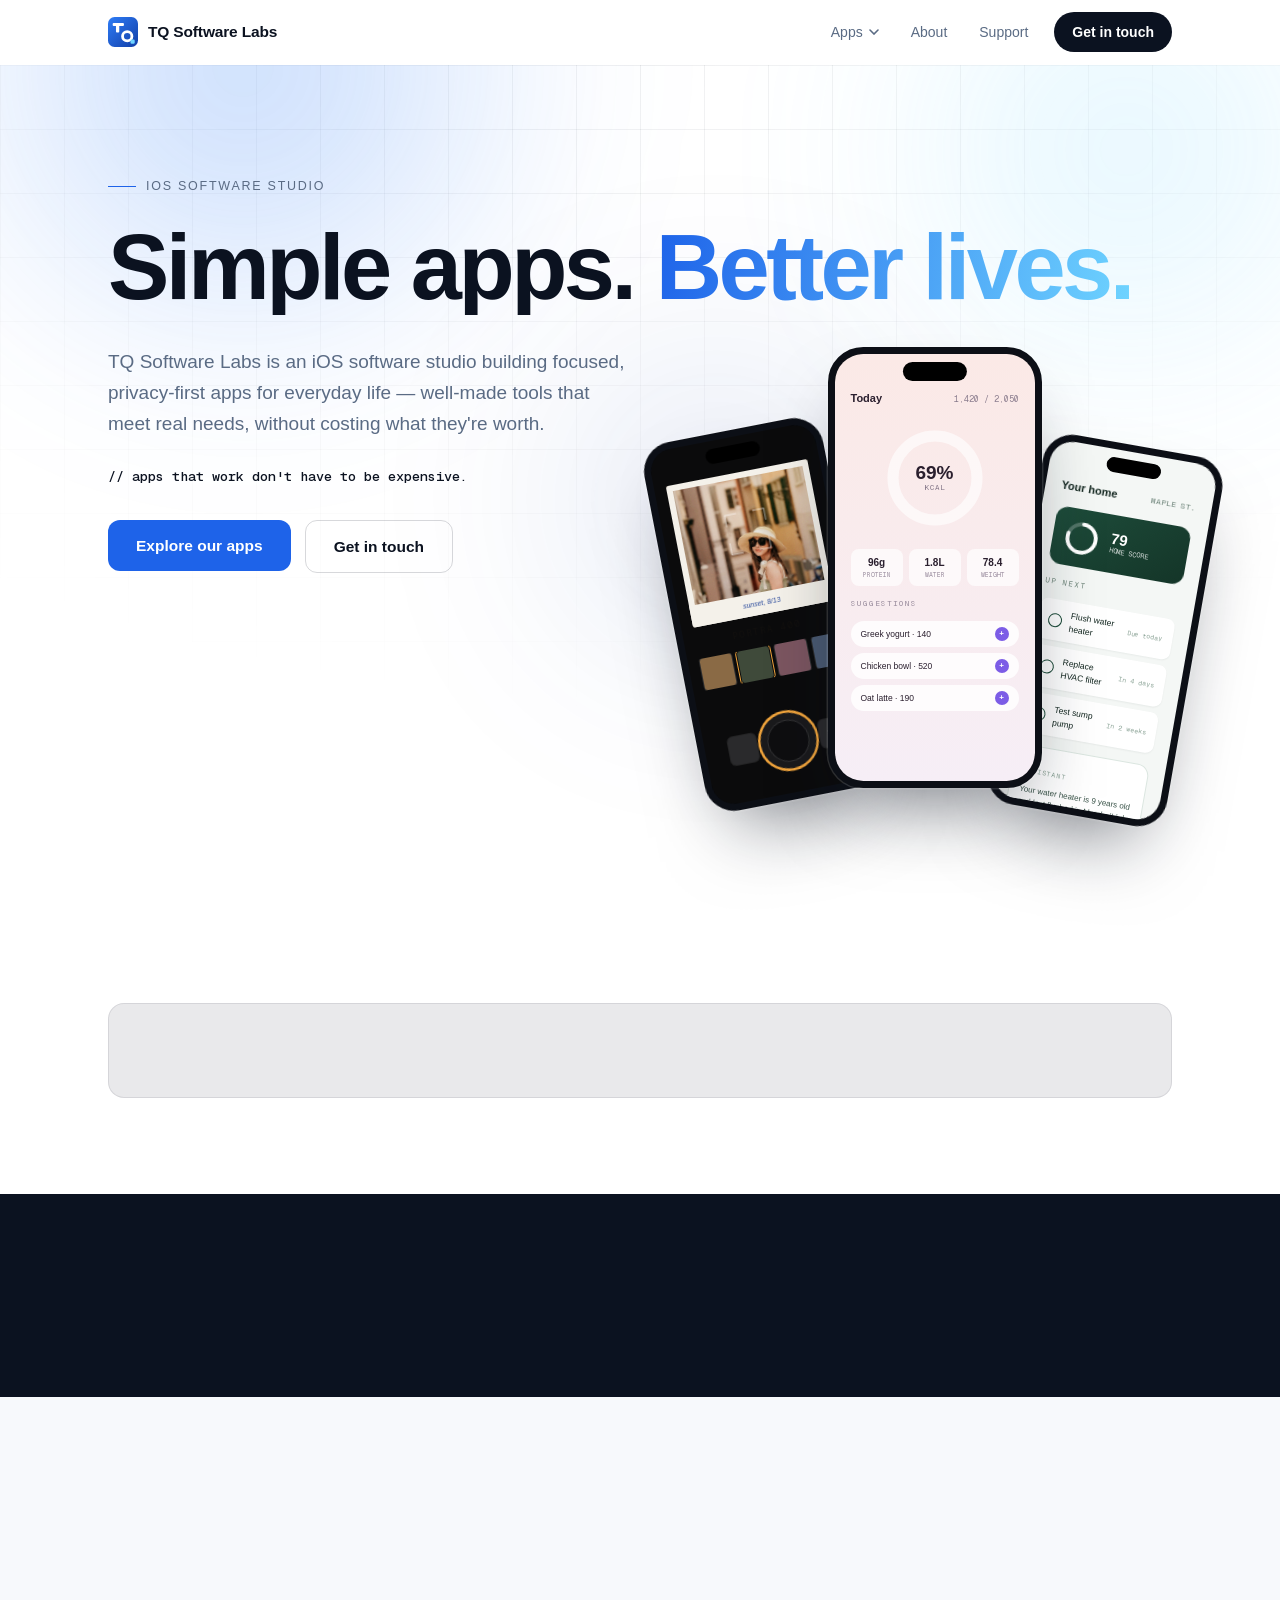
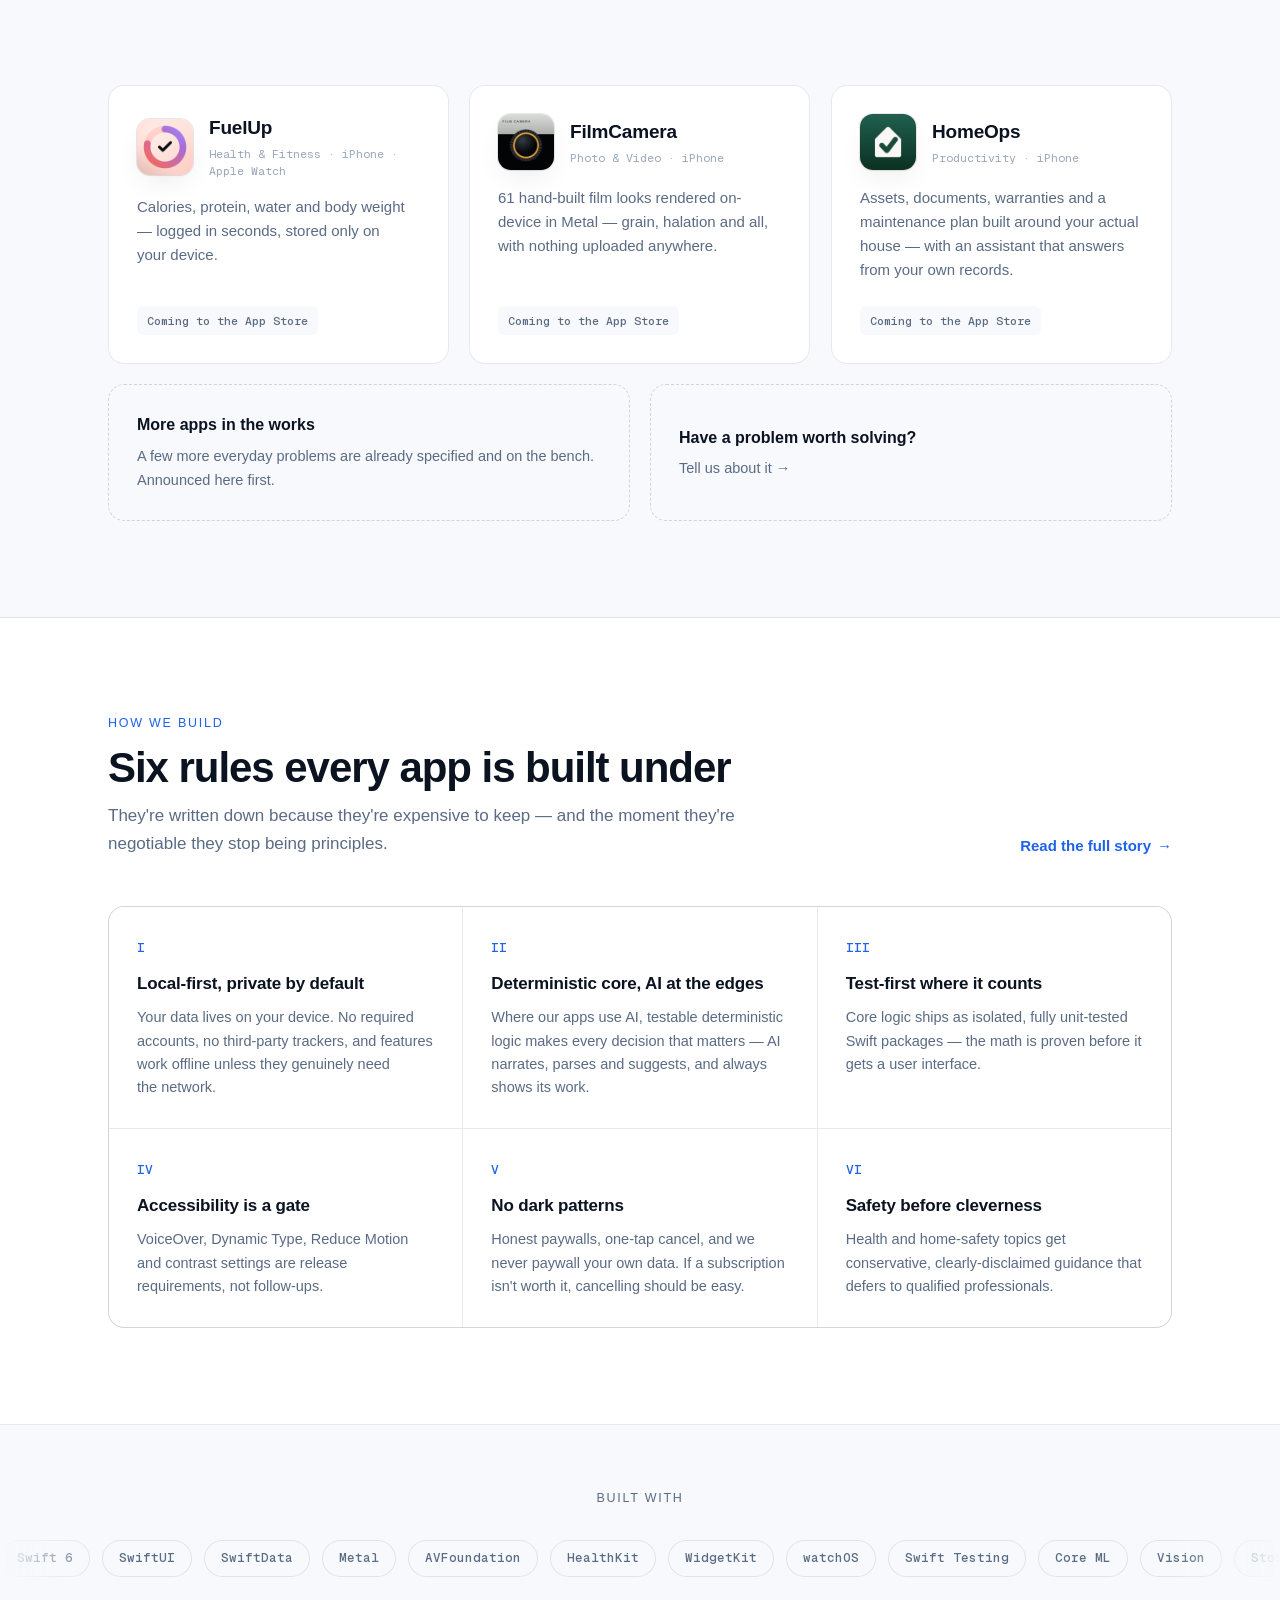
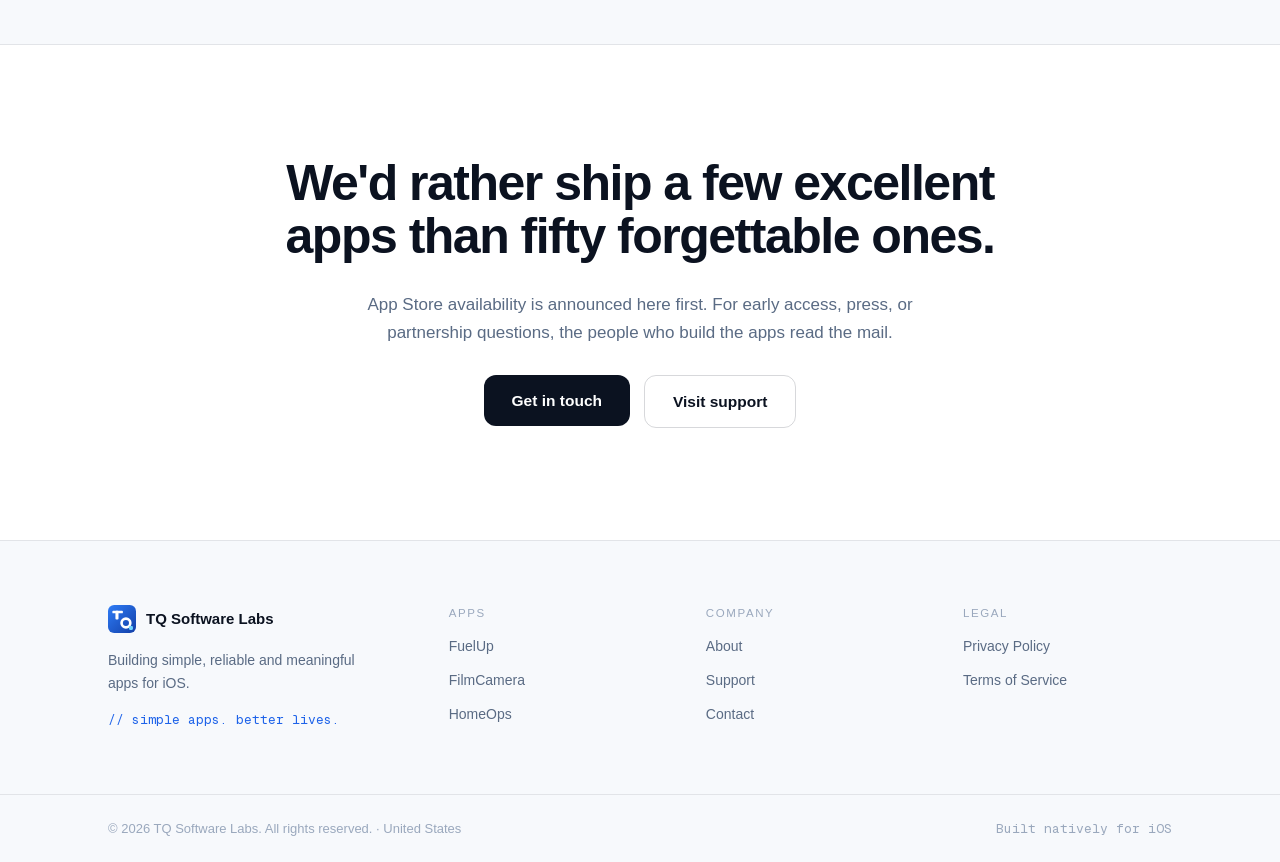
==== index.html @ 80945016 "publish: site from 747cba7 Source: https://github.com/zerophreeze/tq-software-labs-web.git@747cba7" ====
<!DOCTYPE html><html lang="en"><head><meta charSet="utf-8"/><meta name="viewport" content="width=device-width, initial-scale=1"/><link rel="preload" href="/_next/static/media/797e433ab948586e-s.p.0r6juujl39pe6.woff2" as="font" crossorigin="" type="font/woff2"/><link rel="preload" href="/_next/static/media/caa3a2e1cccd8315-s.p.0wgildi0cnwt9.woff2" as="font" crossorigin="" type="font/woff2"/><link rel="stylesheet" href="/_next/static/chunks/0eew8zl1o-15f.css" data-precedence="next"/><link rel="preload" as="script" fetchPriority="low" href="/_next/static/chunks/3s6nzrbk-8mnv.js"/><script src="/_next/static/chunks/19mx3mg6lkumu.js" async=""></script><script src="/_next/static/chunks/227kwhsrjlnp4.js" async=""></script><script src="/_next/static/chunks/3tcwyjf3sdyt-.js" async=""></script><script src="/_next/static/chunks/turbopack-193tdqrugw4ny.js" async=""></script><script src="/_next/static/chunks/3p4jdoc74nboj.js" async="" crossorigin=""></script><script src="/_next/static/chunks/3d4t3rfsbg89v.js" async="" crossorigin=""></script><script src="/_next/static/chunks/1h5lwbz188cxp.js" async="" crossorigin=""></script><script src="/_next/static/chunks/21wnu7qa-c886.js" async="" crossorigin=""></script><script src="/_next/static/chunks/3eckpp_3ihki3.js" async="" crossorigin=""></script><title>TQ Software Labs — Simple apps. Better lives.</title><meta name="description" content="TQ Software Labs is an iOS software studio building focused, privacy-first apps for everyday life — well-made tools that meet real needs, without costing what they&#x27;re worth."/><meta name="application-name" content="TQ Software Labs"/><link rel="author" href="https://tqsoftwarelabs.com"/><meta name="author" content="TQ Software Labs"/><meta name="keywords" content="iOS app development,software studio,Swift,SwiftUI,privacy-first apps,FuelUp,FilmCamera,HomeOps,TQ Software Labs"/><meta name="creator" content="TQ Software Labs"/><meta name="publisher" content="TQ Software Labs"/><meta name="robots" content="index, follow"/><link rel="canonical" href="https://tqsoftwarelabs.com/"/><meta property="og:title" content="TQ Software Labs — Simple apps. Better lives."/><meta property="og:description" content="TQ Software Labs is an iOS software studio building focused, privacy-first apps for everyday life — well-made tools that meet real needs, without costing what they&#x27;re worth."/><meta property="og:url" content="https://tqsoftwarelabs.com/"/><meta property="og:site_name" content="TQ Software Labs"/><meta property="og:locale" content="en_US"/><meta property="og:type" content="website"/><meta name="twitter:card" content="summary_large_image"/><meta name="twitter:title" content="TQ Software Labs — Simple apps. Better lives."/><meta name="twitter:description" content="TQ Software Labs is an iOS software studio building focused, privacy-first apps for everyday life — well-made tools that meet real needs, without costing what they&#x27;re worth."/><link rel="icon" href="/favicon.svg"/><link rel="apple-touch-icon" href="/favicon.svg"/><meta name="next-size-adjust" content=""/><script type="application/ld+json">{"@context":"https://schema.org","@type":"Organization","name":"TQ Software Labs","url":"https://tqsoftwarelabs.com","slogan":"Simple apps. Better lives.","description":"TQ Software Labs is an iOS software studio building focused, privacy-first apps for everyday life — well-made tools that meet real needs, without costing what they're worth.","foundingDate":"2026","address":{"@type":"PostalAddress","addressCountry":"US"},"contactPoint":[{"@type":"ContactPoint","contactType":"customer support","email":"support@tqsoftwarelabs.com","availableLanguage":"English"},{"@type":"ContactPoint","contactType":"press","email":"press@tqsoftwarelabs.com"},{"@type":"ContactPoint","contactType":"sales","email":"business@tqsoftwarelabs.com"}],"makesOffer":[{"@type":"Offer","itemOffered":{"@type":"SoftwareApplication","name":"FuelUp","operatingSystem":"iOS","applicationCategory":"Health & Fitness","description":"Calories, protein, water and body weight — logged in seconds, stored only on your device."}},{"@type":"Offer","itemOffered":{"@type":"SoftwareApplication","name":"FilmCamera","operatingSystem":"iOS","applicationCategory":"Photo & Video","description":"61 hand-built film looks rendered on-device in Metal — grain, halation and all, with nothing uploaded anywhere."}},{"@type":"Offer","itemOffered":{"@type":"SoftwareApplication","name":"HomeOps","operatingSystem":"iOS","applicationCategory":"Productivity","description":"Assets, documents, warranties and a maintenance plan built around your actual house — with an assistant that answers from your own records."}}]}</script><script src="/_next/static/chunks/0cz1d0mv5g_q7.js" noModule=""></script></head><body class="geist_db8459eb-module__PZ6jEG__variable geist_mono_8d43a2aa-module__8Li5zG__variable antialiased"><div hidden=""><!--$--><!--/$--></div><a href="#main" class="sr-only focus:not-sr-only focus:fixed focus:left-4 focus:top-4 focus:z-[100] focus:rounded-lg focus:bg-ink focus:px-4 focus:py-2.5 focus:text-sm focus:font-semibold focus:text-bg">Skip to content</a><div class="fixed inset-x-0 top-0 z-40 h-0.5 origin-left bg-brand" aria-hidden="true" style="transform:scaleX(0)"></div><header class="sticky top-0 z-50 border-b transition-[background,border-color,box-shadow] duration-300 border-transparent bg-transparent"><nav class="container-tq flex h-16 items-center justify-between" aria-label="Main"><a class="flex items-center gap-2.5" href="/"><span><svg width="30" height="30" viewBox="0 0 64 64" xmlns="http://www.w3.org/2000/svg" role="img" aria-label="TQ Software Labs"><defs><linearGradient id="tq-lg" x1="0" y1="0" x2="1" y2="1"><stop offset="0" stop-color="#2E7CF6"></stop><stop offset="1" stop-color="#123FA8"></stop></linearGradient></defs><rect width="64" height="64" rx="14" fill="url(#tq-lg)"></rect><rect x="10" y="13" width="24" height="6" rx="2" fill="#fff"></rect><rect x="17" y="13" width="7" height="20" rx="2" fill="#fff"></rect><circle cx="41" cy="41" r="10" fill="none" stroke="#fff" stroke-width="6"></circle><rect x="48" y="48" width="9" height="9" rx="2.5" fill="#6FD4FF"></rect></svg></span><span class="text-[15.5px] font-semibold tracking-[-0.01em]">TQ Software Labs</span></a><div class="hidden items-center gap-1 md:flex"><div class="relative"><a class="flex items-center gap-1.5 rounded-full px-3.5 py-2 text-sm font-medium text-muted transition-colors duration-200 hover:text-ink" href="/apps/">Apps<svg width="10" height="6" viewBox="0 0 10 6" fill="none" aria-hidden="true"><path d="M1 1l4 4 4-4" stroke="currentColor" stroke-width="1.6" stroke-linecap="round"></path></svg></a></div><a class="rounded-full px-3.5 py-2 text-sm font-medium transition-colors duration-200 hover:text-ink text-muted" href="/about/">About</a><a class="rounded-full px-3.5 py-2 text-sm font-medium transition-colors duration-200 hover:text-ink text-muted" href="/support/">Support</a><a class="ml-2 rounded-full bg-ink px-4.5 py-2.5 text-sm font-semibold text-bg transition-colors duration-200 hover:bg-brand" href="/contact/">Get in touch</a></div><div class="flex items-center gap-1 md:hidden"><button type="button" aria-label="Open menu" aria-expanded="false" class="grid size-11 cursor-pointer place-items-center rounded-full text-ink"><svg width="20" height="14" viewBox="0 0 20 14" aria-hidden="true"><rect width="20" height="2" rx="1" fill="currentColor" style="transform-origin:10px 1px 0"></rect><rect y="6" width="20" height="2" rx="1" fill="currentColor"></rect><rect y="12" width="20" height="2" rx="1" fill="currentColor" style="transform-origin:10px 13px 0"></rect></svg></button></div></nav></header><main id="main"><div style="opacity:0;transform:translateY(10px)"><section class="relative overflow-hidden"><div aria-hidden="true" class="pointer-events-none absolute inset-0 -z-10 overflow-hidden" style="opacity:1;transform:none"><div class="rule-grid absolute inset-0 opacity-70 [mask-image:radial-gradient(90%_60%_at_50%_0%,#000,transparent)]"></div><div class="absolute -left-[12%] -top-[35%] size-[62vw] max-w-[820px] rounded-full opacity-[.55] blur-[90px]" style="background:radial-gradient(circle, rgba(46,124,246,.55), transparent 62%);animation:tq-drift 22s ease-in-out infinite"></div><div class="absolute -right-[14%] top-[-22%] size-[52vw] max-w-[720px] rounded-full opacity-45 blur-[100px]" style="background:radial-gradient(circle, rgba(111,212,255,.5), transparent 62%);animation:tq-drift 28s ease-in-out infinite reverse"></div><div class="absolute left-[38%] top-[18%] size-[36vw] max-w-[520px] rounded-full opacity-35 blur-[110px]" style="background:radial-gradient(circle, rgba(18,63,168,.5), transparent 64%);animation:tq-drift 34s ease-in-out infinite"></div></div><div class="container-tq flex flex-col gap-6 pt-20 lg:pt-28"><div style="opacity:0;transform:translateY(10px)"><span class="flex items-center gap-2.5"><span class="h-px w-7 bg-brand"></span><span class="eyebrow ">iOS Software Studio</span></span></div><h1 class="hero-title"><span><span class="inline-block overflow-hidden align-bottom"><span class="inline-block" style="transform:translateY(110%)">Simple<!-- --> </span></span><span class="inline-block overflow-hidden align-bottom"><span class="inline-block" style="transform:translateY(110%)">apps.</span></span></span> <span class="inline-block overflow-hidden align-bottom"><span class="inline-block" style="transform:translateY(110%)"><span class="text-gradient-brand">Better lives.</span></span></span></h1></div><div class="container-tq grid items-start gap-10 pb-24 pt-8 lg:grid-cols-[1.05fr_0.95fr] lg:gap-16"><div class="flex flex-col gap-6"><div style="opacity:0;transform:translateY(14px)"><p class="max-w-[560px] text-[19px] leading-[1.62] text-muted">TQ Software Labs is an iOS software studio building focused, privacy-first apps for everyday life — well-made tools that meet real needs, without costing what they&#x27;re worth.</p></div><div style="opacity:0;transform:translateY(12px)"><span class="font-mono text-[13.5px] font-medium text-ink">// apps that work don&#x27;t have to be expensive.</span></div><div style="opacity:0;transform:translateY(12px)"><div class="mt-2 flex flex-wrap gap-3.5"><span class="inline-block " style="transform:none"><a class="group relative inline-flex items-center gap-2 overflow-hidden rounded-control px-7 py-3.5 text-[15.5px] font-semibold transition-colors duration-200 bg-brand text-white hover:bg-brand-deep" href="/apps/"><span class="relative z-10">Explore our apps</span><span aria-hidden="true" class="absolute inset-y-0 w-1/3 -skew-x-12 bg-white/15 opacity-0 group-hover:opacity-100" style="animation:tq-sheen 0.9s ease-out"></span></a></span><span class="inline-block " style="transform:none"><a class="group relative inline-flex items-center gap-2 overflow-hidden rounded-control px-7 py-3.5 text-[15.5px] font-semibold transition-colors duration-200 border border-line-strong text-ink hover:border-brand hover:text-brand" href="/contact/"><span class="relative z-10">Get in touch</span><span aria-hidden="true" class="absolute inset-y-0 w-1/3 -skew-x-12 bg-white/15 opacity-0 group-hover:opacity-100" style="animation:tq-sheen 0.9s ease-out"></span></a></span></div></div></div><div class="flex justify-center lg:hidden" style="opacity:0;transform:translateY(24px)"><div class="flex max-w-full items-start justify-center gap-2 pt-4"><div class="rotate-[-7deg]"><div style="width:100px;height:206px"><div class="relative size-full overflow-hidden border-[7px] border-[#0c0f16] bg-[#0c0f16]" style="border-radius:16.5px;box-shadow:0 0 0 1.5px rgba(255,255,255,.14), 0 40px 80px -30px rgba(11,18,32,.6), inset 0 0 0 1px rgba(0,0,0,.9)"><div class="relative size-full overflow-hidden" style="border-radius:12px"><div class="relative flex size-full flex-col bg-[#0b0b0c] pt-9"><div class="relative mx-3 aspect-square overflow-hidden rounded-[3px] bg-[#15120e]"><img alt="A frame shot in FilmCamera — a woman in a sun hat on a pastel Italian street" loading="lazy" decoding="async" data-nimg="fill" class="object-cover" style="position:absolute;height:100%;width:100%;left:0;top:0;right:0;bottom:0;object-position:56% 44%;color:transparent" src="/apps/film-street.jpg"/><div class="absolute inset-0" style="opacity:0"><img alt="" loading="lazy" decoding="async" data-nimg="fill" class="object-cover" style="position:absolute;height:100%;width:100%;left:0;top:0;right:0;bottom:0;object-position:52% 46%;color:transparent" src="/apps/film-chalet.jpg"/></div><div class="absolute inset-0 mix-blend-soft-light opacity-70" style="background:radial-gradient(70% 55% at 62% 24%, rgba(255,206,140,.8), rgba(70,45,20,.35) 72%)" aria-hidden="true"></div><div class="absolute inset-0 opacity-[.22] mix-blend-overlay" style="background-image:url(&quot;data:image/svg+xml,%3Csvg xmlns=&#x27;http://www.w3.org/2000/svg&#x27; width=&#x27;80&#x27; height=&#x27;80&#x27;%3E%3Cfilter id=&#x27;n&#x27;%3E%3CfeTurbulence type=&#x27;fractalNoise&#x27; baseFrequency=&#x27;.85&#x27; numOctaves=&#x27;3&#x27;/%3E%3C/filter%3E%3Crect width=&#x27;80&#x27; height=&#x27;80&#x27; filter=&#x27;url(%23n)&#x27; opacity=&#x27;.55&#x27;/%3E%3C/svg%3E&quot;)" aria-hidden="true"></div><div class="absolute inset-0 ring-[6px] ring-inset ring-[#f4f1ea]" aria-hidden="true"></div><div class="absolute inset-x-0 bottom-0 flex h-[15%] items-center justify-center bg-[#f4f1ea]"><span class="text-[7px] italic text-[#2b4b9c]">sunset, 8/13</span></div><div class="absolute left-1/2 top-[42%] size-9 -translate-x-1/2 -translate-y-1/2" aria-hidden="true"><div class="size-full border border-white/70" style="clip-path:polygon(0 0,30% 0,30% 8%,8% 8%,8% 30%,0 30%,0 70%,8% 70%,8% 92%,30% 92%,30% 100%,70% 100%,70% 92%,92% 92%,92% 70%,100% 70%,100% 30%,92% 30%,92% 8%,70% 8%,70% 0,100% 0,100% 100%,0 100%)"></div></div></div><div class="relative mt-2.5 h-4 text-center"><span class="absolute inset-x-0 font-mono text-[9px] tracking-[.22em]" style="color:#F0A43C;opacity:0">PORTRA 400</span><span class="absolute inset-x-0 font-mono text-[9px] tracking-[.22em]" style="color:#F0A43C;opacity:0">TRI-X 1600</span><span class="absolute inset-x-0 font-mono text-[9px] tracking-[.22em]" style="color:#F0A43C;opacity:0">GOLD 200</span><span class="absolute inset-x-0 font-mono text-[9px] tracking-[.22em]" style="color:#F0A43C;opacity:0">EKTAR 100</span></div><div class="mt-1.5 flex gap-1.5 overflow-hidden px-3"><div class="size-8 shrink-0 rounded-[3px]" style="background:#8a6a45;outline:1px solid rgba(255,255,255,.14);outline-offset:0"></div><div class="size-8 shrink-0 rounded-[3px]" style="background:#3f4a3a;outline:1.5px solid #F0A43C;outline-offset:1.5px"></div><div class="size-8 shrink-0 rounded-[3px]" style="background:#7b5560;outline:1px solid rgba(255,255,255,.14);outline-offset:0"></div><div class="size-8 shrink-0 rounded-[3px]" style="background:#4a5a72;outline:1px solid rgba(255,255,255,.14);outline-offset:0"></div><div class="size-8 shrink-0 rounded-[3px]" style="background:#8f7a4e;outline:1px solid rgba(255,255,255,.14);outline-offset:0"></div></div><div class="mt-auto flex items-center justify-between px-6 pb-6"><div class="size-7 rounded-[5px] bg-[#2a2a2c] ring-1 ring-white/10"></div><div class="grid size-14 place-items-center rounded-full" style="background:#1a1a1c;box-shadow:0 0 0 2.5px #F0A43C"><div class="size-10 rounded-full bg-[#0e0e10] ring-1 ring-white/10"></div></div><div class="grid size-7 place-items-center rounded-[5px] bg-[#2a2a2c] font-mono text-[7px] text-white/70 ring-1 ring-white/10">3:2</div></div></div></div><div class="absolute left-1/2 top-2 h-[7.5%] -translate-x-1/2 rounded-full bg-black" style="width:30px;height:8.5px" aria-hidden="true"></div></div></div></div><div style="width:126px;height:260px"><div class="relative size-full overflow-hidden border-[7px] border-[#0c0f16] bg-[#0c0f16]" style="border-radius:20.790000000000003px;box-shadow:0 0 0 1.5px rgba(255,255,255,.14), 0 40px 80px -30px rgba(11,18,32,.6), inset 0 0 0 1px rgba(0,0,0,.9)"><div class="relative size-full overflow-hidden" style="border-radius:15.12px"><div class="flex size-full flex-col gap-3 bg-gradient-to-b from-[#FBE9E6] to-[#F6EEF6] p-4 pt-9"><div class="flex items-baseline justify-between"><span class="text-[11px] font-semibold text-[#2A1F2E]">Today</span><span class="font-mono text-[8.5px] text-[#8b7d8e]">1,420 / 2,050</span></div><div class="relative mx-auto grid place-items-center"><svg width="118" height="118" viewBox="0 0 118 118" aria-hidden="true"><defs><linearGradient id="fu-ring" x1="0" y1="1" x2="1" y2="0"><stop offset="0" stop-color="#E0566A"></stop><stop offset="1" stop-color="#8A6BE8"></stop></linearGradient></defs><circle cx="59" cy="59" r="42" fill="none" stroke="#fff" stroke-opacity=".65" stroke-width="11"></circle><circle cx="59" cy="59" r="42" fill="none" stroke="url(#fu-ring)" stroke-width="11" stroke-linecap="round" transform="rotate(-90 59 59)" stroke-dasharray="263.89378290154264" stroke-dashoffset="263.89378290154264"></circle></svg><div class="absolute grid place-items-center"><span class="text-[19px] font-bold leading-none text-[#2A1F2E]">69%</span><span class="font-mono text-[7.5px] text-[#8b7d8e]">KCAL</span></div></div><div class="grid grid-cols-3 gap-1.5"><div class="rounded-lg bg-white/70 px-1.5 py-1.5 text-center"><div class="text-[10px] font-semibold text-[#2A1F2E]">96g</div><div class="font-mono text-[6.5px] text-[#9c8fa0]">PROTEIN</div></div><div class="rounded-lg bg-white/70 px-1.5 py-1.5 text-center"><div class="text-[10px] font-semibold text-[#2A1F2E]">1.8L</div><div class="font-mono text-[6.5px] text-[#9c8fa0]">WATER</div></div><div class="rounded-lg bg-white/70 px-1.5 py-1.5 text-center"><div class="text-[10px] font-semibold text-[#2A1F2E]">78.4</div><div class="font-mono text-[6.5px] text-[#9c8fa0]">WEIGHT</div></div></div><span class="font-mono text-[7.5px] tracking-[.14em] text-[#9c8fa0]">SUGGESTIONS</span><div class="flex flex-col gap-1.5"><div class="flex items-center justify-between rounded-full bg-white/85 px-2.5 py-1.5" style="opacity:0;transform:translateX(-8px)"><span class="text-[8.5px] font-medium text-[#2A1F2E]">Greek yogurt · 140</span><span class="grid size-3.5 place-items-center rounded-full text-[8px] font-bold text-white" style="background:#7C5CE6">+</span></div><div class="flex items-center justify-between rounded-full bg-white/85 px-2.5 py-1.5" style="opacity:0;transform:translateX(-8px)"><span class="text-[8.5px] font-medium text-[#2A1F2E]">Chicken bowl · 520</span><span class="grid size-3.5 place-items-center rounded-full text-[8px] font-bold text-white" style="background:#7C5CE6">+</span></div><div class="flex items-center justify-between rounded-full bg-white/85 px-2.5 py-1.5" style="opacity:0;transform:translateX(-8px)"><span class="text-[8.5px] font-medium text-[#2A1F2E]">Oat latte · 190</span><span class="grid size-3.5 place-items-center rounded-full text-[8px] font-bold text-white" style="background:#7C5CE6">+</span></div></div></div></div><div class="absolute left-1/2 top-2 h-[7.5%] -translate-x-1/2 rounded-full bg-black" style="width:37.8px;height:10.71px" aria-hidden="true"></div></div></div><div class="rotate-[7deg]"><div style="width:100px;height:206px"><div class="relative size-full overflow-hidden border-[7px] border-[#0c0f16] bg-[#0c0f16]" style="border-radius:16.5px;box-shadow:0 0 0 1.5px rgba(255,255,255,.14), 0 40px 80px -30px rgba(11,18,32,.6), inset 0 0 0 1px rgba(0,0,0,.9)"><div class="relative size-full overflow-hidden" style="border-radius:12px"><div class="flex size-full flex-col gap-3 bg-[#F4F7F5] p-4 pt-9"><div class="flex items-center justify-between"><span class="text-[11px] font-semibold text-[#12261F]">Your home</span><span class="font-mono text-[8px] text-[#6d8479]">MAPLE ST.</span></div><div class="flex items-center gap-3 rounded-xl p-3 text-white" style="background:linear-gradient(140deg, #1E4D3B, #143528)"><svg width="34" height="34" viewBox="0 0 36 36" aria-hidden="true"><circle cx="18" cy="18" r="15" fill="none" stroke="rgba(255,255,255,.24)" stroke-width="4"></circle><circle cx="18" cy="18" r="15" fill="none" stroke="#fff" stroke-width="4" stroke-linecap="round" transform="rotate(-90 18 18)" stroke-dasharray="94" stroke-dashoffset="94"></circle></svg><div class="flex flex-col"><span class="text-[15px] font-bold leading-none">79</span><span class="font-mono text-[7px] opacity-80">HOME SCORE</span></div></div><span class="font-mono text-[7.5px] tracking-[.14em] text-[#6d8479]">UP NEXT</span><div class="flex flex-col gap-1.5"><div class="flex items-center gap-2 rounded-lg bg-white px-2.5 py-2 shadow-[0_1px_2px_rgba(18,38,31,.06)]"><span class="grid size-3.5 shrink-0 place-items-center rounded-full border" style="border-color:#1E4D3B"><svg width="7" height="7" viewBox="0 0 10 10" aria-hidden="true"><path d="M1 5.2l2.6 2.6L9 2.4" stroke="#fff" stroke-width="2" fill="none" stroke-linecap="round" stroke-linejoin="round"></path></svg></span><span class="flex-1 text-[8.5px] font-medium text-[#12261F]">Flush water heater</span><span class="font-mono text-[6.5px] text-[#8ba396]">Due today</span></div><div class="flex items-center gap-2 rounded-lg bg-white px-2.5 py-2 shadow-[0_1px_2px_rgba(18,38,31,.06)]"><span class="grid size-3.5 shrink-0 place-items-center rounded-full border" style="border-color:#1E4D3B"><svg width="7" height="7" viewBox="0 0 10 10" aria-hidden="true"><path d="M1 5.2l2.6 2.6L9 2.4" stroke="#fff" stroke-width="2" fill="none" stroke-linecap="round" stroke-linejoin="round"></path></svg></span><span class="flex-1 text-[8.5px] font-medium text-[#12261F]">Replace HVAC filter</span><span class="font-mono text-[6.5px] text-[#8ba396]">In 4 days</span></div><div class="flex items-center gap-2 rounded-lg bg-white px-2.5 py-2 shadow-[0_1px_2px_rgba(18,38,31,.06)]"><span class="grid size-3.5 shrink-0 place-items-center rounded-full border" style="border-color:#1E4D3B"><svg width="7" height="7" viewBox="0 0 10 10" aria-hidden="true"><path d="M1 5.2l2.6 2.6L9 2.4" stroke="#fff" stroke-width="2" fill="none" stroke-linecap="round" stroke-linejoin="round"></path></svg></span><span class="flex-1 text-[8.5px] font-medium text-[#12261F]">Test sump pump</span><span class="font-mono text-[6.5px] text-[#8ba396]">In 2 weeks</span></div></div><div class="mt-auto rounded-xl border border-[#dbe6e0] bg-white p-2.5"><span class="font-mono text-[6.5px] tracking-[.14em] text-[#8ba396]">ASSISTANT</span><p class="mt-1 text-[8px] leading-[1.45] text-[#3a5449]">Your water heater is 9 years old and last flushed in March. I&#x27;d do it this week.</p></div></div></div><div class="absolute left-1/2 top-2 h-[7.5%] -translate-x-1/2 rounded-full bg-black" style="width:30px;height:8.5px" aria-hidden="true"></div></div></div></div></div></div><div class="hidden justify-center lg:flex" style="opacity:0;transform:translateY(30px)"><div class="relative h-[560px] w-full max-w-[520px]"><div class="absolute -left-6 top-20 z-10 rotate-[-11deg] transition-transform duration-500 hover:rotate-[-6deg]"><div style="width:182px;height:375px"><div class="relative size-full overflow-hidden border-[7px] border-[#0c0f16] bg-[#0c0f16]" style="border-radius:30.03px;box-shadow:0 0 0 1.5px rgba(255,255,255,.14), 0 40px 80px -30px rgba(11,18,32,.6), inset 0 0 0 1px rgba(0,0,0,.9)"><div class="relative size-full overflow-hidden" style="border-radius:21.84px"><div class="relative flex size-full flex-col bg-[#0b0b0c] pt-9"><div class="relative mx-3 aspect-square overflow-hidden rounded-[3px] bg-[#15120e]"><img alt="A frame shot in FilmCamera — a woman in a sun hat on a pastel Italian street" loading="lazy" decoding="async" data-nimg="fill" class="object-cover" style="position:absolute;height:100%;width:100%;left:0;top:0;right:0;bottom:0;object-position:56% 44%;color:transparent" src="/apps/film-street.jpg"/><div class="absolute inset-0" style="opacity:0"><img alt="" loading="lazy" decoding="async" data-nimg="fill" class="object-cover" style="position:absolute;height:100%;width:100%;left:0;top:0;right:0;bottom:0;object-position:52% 46%;color:transparent" src="/apps/film-chalet.jpg"/></div><div class="absolute inset-0 mix-blend-soft-light opacity-70" style="background:radial-gradient(70% 55% at 62% 24%, rgba(255,206,140,.8), rgba(70,45,20,.35) 72%)" aria-hidden="true"></div><div class="absolute inset-0 opacity-[.22] mix-blend-overlay" style="background-image:url(&quot;data:image/svg+xml,%3Csvg xmlns=&#x27;http://www.w3.org/2000/svg&#x27; width=&#x27;80&#x27; height=&#x27;80&#x27;%3E%3Cfilter id=&#x27;n&#x27;%3E%3CfeTurbulence type=&#x27;fractalNoise&#x27; baseFrequency=&#x27;.85&#x27; numOctaves=&#x27;3&#x27;/%3E%3C/filter%3E%3Crect width=&#x27;80&#x27; height=&#x27;80&#x27; filter=&#x27;url(%23n)&#x27; opacity=&#x27;.55&#x27;/%3E%3C/svg%3E&quot;)" aria-hidden="true"></div><div class="absolute inset-0 ring-[6px] ring-inset ring-[#f4f1ea]" aria-hidden="true"></div><div class="absolute inset-x-0 bottom-0 flex h-[15%] items-center justify-center bg-[#f4f1ea]"><span class="text-[7px] italic text-[#2b4b9c]">sunset, 8/13</span></div><div class="absolute left-1/2 top-[42%] size-9 -translate-x-1/2 -translate-y-1/2" aria-hidden="true"><div class="size-full border border-white/70" style="clip-path:polygon(0 0,30% 0,30% 8%,8% 8%,8% 30%,0 30%,0 70%,8% 70%,8% 92%,30% 92%,30% 100%,70% 100%,70% 92%,92% 92%,92% 70%,100% 70%,100% 30%,92% 30%,92% 8%,70% 8%,70% 0,100% 0,100% 100%,0 100%)"></div></div></div><div class="relative mt-2.5 h-4 text-center"><span class="absolute inset-x-0 font-mono text-[9px] tracking-[.22em]" style="color:#F0A43C;opacity:0">PORTRA 400</span><span class="absolute inset-x-0 font-mono text-[9px] tracking-[.22em]" style="color:#F0A43C;opacity:0">TRI-X 1600</span><span class="absolute inset-x-0 font-mono text-[9px] tracking-[.22em]" style="color:#F0A43C;opacity:0">GOLD 200</span><span class="absolute inset-x-0 font-mono text-[9px] tracking-[.22em]" style="color:#F0A43C;opacity:0">EKTAR 100</span></div><div class="mt-1.5 flex gap-1.5 overflow-hidden px-3"><div class="size-8 shrink-0 rounded-[3px]" style="background:#8a6a45;outline:1px solid rgba(255,255,255,.14);outline-offset:0"></div><div class="size-8 shrink-0 rounded-[3px]" style="background:#3f4a3a;outline:1.5px solid #F0A43C;outline-offset:1.5px"></div><div class="size-8 shrink-0 rounded-[3px]" style="background:#7b5560;outline:1px solid rgba(255,255,255,.14);outline-offset:0"></div><div class="size-8 shrink-0 rounded-[3px]" style="background:#4a5a72;outline:1px solid rgba(255,255,255,.14);outline-offset:0"></div><div class="size-8 shrink-0 rounded-[3px]" style="background:#8f7a4e;outline:1px solid rgba(255,255,255,.14);outline-offset:0"></div></div><div class="mt-auto flex items-center justify-between px-6 pb-6"><div class="size-7 rounded-[5px] bg-[#2a2a2c] ring-1 ring-white/10"></div><div class="grid size-14 place-items-center rounded-full" style="background:#1a1a1c;box-shadow:0 0 0 2.5px #F0A43C"><div class="size-10 rounded-full bg-[#0e0e10] ring-1 ring-white/10"></div></div><div class="grid size-7 place-items-center rounded-[5px] bg-[#2a2a2c] font-mono text-[7px] text-white/70 ring-1 ring-white/10">3:2</div></div></div></div><div class="absolute left-1/2 top-2 h-[7.5%] -translate-x-1/2 rounded-full bg-black" style="width:54.6px;height:15.47px" aria-hidden="true"></div></div></div></div><div class="absolute -right-6 top-24 z-10 rotate-[10deg] transition-transform duration-500 hover:rotate-[5deg]"><div style="width:182px;height:375px"><div class="relative size-full overflow-hidden border-[7px] border-[#0c0f16] bg-[#0c0f16]" style="border-radius:30.03px;box-shadow:0 0 0 1.5px rgba(255,255,255,.14), 0 40px 80px -30px rgba(11,18,32,.6), inset 0 0 0 1px rgba(0,0,0,.9)"><div class="relative size-full overflow-hidden" style="border-radius:21.84px"><div class="flex size-full flex-col gap-3 bg-[#F4F7F5] p-4 pt-9"><div class="flex items-center justify-between"><span class="text-[11px] font-semibold text-[#12261F]">Your home</span><span class="font-mono text-[8px] text-[#6d8479]">MAPLE ST.</span></div><div class="flex items-center gap-3 rounded-xl p-3 text-white" style="background:linear-gradient(140deg, #1E4D3B, #143528)"><svg width="34" height="34" viewBox="0 0 36 36" aria-hidden="true"><circle cx="18" cy="18" r="15" fill="none" stroke="rgba(255,255,255,.24)" stroke-width="4"></circle><circle cx="18" cy="18" r="15" fill="none" stroke="#fff" stroke-width="4" stroke-linecap="round" transform="rotate(-90 18 18)" stroke-dasharray="94" stroke-dashoffset="94"></circle></svg><div class="flex flex-col"><span class="text-[15px] font-bold leading-none">79</span><span class="font-mono text-[7px] opacity-80">HOME SCORE</span></div></div><span class="font-mono text-[7.5px] tracking-[.14em] text-[#6d8479]">UP NEXT</span><div class="flex flex-col gap-1.5"><div class="flex items-center gap-2 rounded-lg bg-white px-2.5 py-2 shadow-[0_1px_2px_rgba(18,38,31,.06)]"><span class="grid size-3.5 shrink-0 place-items-center rounded-full border" style="border-color:#1E4D3B"><svg width="7" height="7" viewBox="0 0 10 10" aria-hidden="true"><path d="M1 5.2l2.6 2.6L9 2.4" stroke="#fff" stroke-width="2" fill="none" stroke-linecap="round" stroke-linejoin="round"></path></svg></span><span class="flex-1 text-[8.5px] font-medium text-[#12261F]">Flush water heater</span><span class="font-mono text-[6.5px] text-[#8ba396]">Due today</span></div><div class="flex items-center gap-2 rounded-lg bg-white px-2.5 py-2 shadow-[0_1px_2px_rgba(18,38,31,.06)]"><span class="grid size-3.5 shrink-0 place-items-center rounded-full border" style="border-color:#1E4D3B"><svg width="7" height="7" viewBox="0 0 10 10" aria-hidden="true"><path d="M1 5.2l2.6 2.6L9 2.4" stroke="#fff" stroke-width="2" fill="none" stroke-linecap="round" stroke-linejoin="round"></path></svg></span><span class="flex-1 text-[8.5px] font-medium text-[#12261F]">Replace HVAC filter</span><span class="font-mono text-[6.5px] text-[#8ba396]">In 4 days</span></div><div class="flex items-center gap-2 rounded-lg bg-white px-2.5 py-2 shadow-[0_1px_2px_rgba(18,38,31,.06)]"><span class="grid size-3.5 shrink-0 place-items-center rounded-full border" style="border-color:#1E4D3B"><svg width="7" height="7" viewBox="0 0 10 10" aria-hidden="true"><path d="M1 5.2l2.6 2.6L9 2.4" stroke="#fff" stroke-width="2" fill="none" stroke-linecap="round" stroke-linejoin="round"></path></svg></span><span class="flex-1 text-[8.5px] font-medium text-[#12261F]">Test sump pump</span><span class="font-mono text-[6.5px] text-[#8ba396]">In 2 weeks</span></div></div><div class="mt-auto rounded-xl border border-[#dbe6e0] bg-white p-2.5"><span class="font-mono text-[6.5px] tracking-[.14em] text-[#8ba396]">ASSISTANT</span><p class="mt-1 text-[8px] leading-[1.45] text-[#3a5449]">Your water heater is 9 years old and last flushed in March. I&#x27;d do it this week.</p></div></div></div><div class="absolute left-1/2 top-2 h-[7.5%] -translate-x-1/2 rounded-full bg-black" style="width:54.6px;height:15.47px" aria-hidden="true"></div></div></div></div><div class="absolute left-1/2 top-0 z-20 -translate-x-1/2 transition-transform duration-500 hover:-translate-y-2"><div style="width:214px;height:441px"><div class="relative size-full overflow-hidden border-[7px] border-[#0c0f16] bg-[#0c0f16]" style="border-radius:35.31px;box-shadow:0 0 0 1.5px rgba(255,255,255,.14), 0 40px 80px -30px rgba(11,18,32,.6), inset 0 0 0 1px rgba(0,0,0,.9)"><div class="relative size-full overflow-hidden" style="border-radius:25.68px"><div class="flex size-full flex-col gap-3 bg-gradient-to-b from-[#FBE9E6] to-[#F6EEF6] p-4 pt-9"><div class="flex items-baseline justify-between"><span class="text-[11px] font-semibold text-[#2A1F2E]">Today</span><span class="font-mono text-[8.5px] text-[#8b7d8e]">1,420 / 2,050</span></div><div class="relative mx-auto grid place-items-center"><svg width="118" height="118" viewBox="0 0 118 118" aria-hidden="true"><defs><linearGradient id="fu-ring" x1="0" y1="1" x2="1" y2="0"><stop offset="0" stop-color="#E0566A"></stop><stop offset="1" stop-color="#8A6BE8"></stop></linearGradient></defs><circle cx="59" cy="59" r="42" fill="none" stroke="#fff" stroke-opacity=".65" stroke-width="11"></circle><circle cx="59" cy="59" r="42" fill="none" stroke="url(#fu-ring)" stroke-width="11" stroke-linecap="round" transform="rotate(-90 59 59)" stroke-dasharray="263.89378290154264" stroke-dashoffset="263.89378290154264"></circle></svg><div class="absolute grid place-items-center"><span class="text-[19px] font-bold leading-none text-[#2A1F2E]">69%</span><span class="font-mono text-[7.5px] text-[#8b7d8e]">KCAL</span></div></div><div class="grid grid-cols-3 gap-1.5"><div class="rounded-lg bg-white/70 px-1.5 py-1.5 text-center"><div class="text-[10px] font-semibold text-[#2A1F2E]">96g</div><div class="font-mono text-[6.5px] text-[#9c8fa0]">PROTEIN</div></div><div class="rounded-lg bg-white/70 px-1.5 py-1.5 text-center"><div class="text-[10px] font-semibold text-[#2A1F2E]">1.8L</div><div class="font-mono text-[6.5px] text-[#9c8fa0]">WATER</div></div><div class="rounded-lg bg-white/70 px-1.5 py-1.5 text-center"><div class="text-[10px] font-semibold text-[#2A1F2E]">78.4</div><div class="font-mono text-[6.5px] text-[#9c8fa0]">WEIGHT</div></div></div><span class="font-mono text-[7.5px] tracking-[.14em] text-[#9c8fa0]">SUGGESTIONS</span><div class="flex flex-col gap-1.5"><div class="flex items-center justify-between rounded-full bg-white/85 px-2.5 py-1.5" style="opacity:0;transform:translateX(-8px)"><span class="text-[8.5px] font-medium text-[#2A1F2E]">Greek yogurt · 140</span><span class="grid size-3.5 place-items-center rounded-full text-[8px] font-bold text-white" style="background:#7C5CE6">+</span></div><div class="flex items-center justify-between rounded-full bg-white/85 px-2.5 py-1.5" style="opacity:0;transform:translateX(-8px)"><span class="text-[8.5px] font-medium text-[#2A1F2E]">Chicken bowl · 520</span><span class="grid size-3.5 place-items-center rounded-full text-[8px] font-bold text-white" style="background:#7C5CE6">+</span></div><div class="flex items-center justify-between rounded-full bg-white/85 px-2.5 py-1.5" style="opacity:0;transform:translateX(-8px)"><span class="text-[8.5px] font-medium text-[#2A1F2E]">Oat latte · 190</span><span class="grid size-3.5 place-items-center rounded-full text-[8px] font-bold text-white" style="background:#7C5CE6">+</span></div></div></div></div><div class="absolute left-1/2 top-2 h-[7.5%] -translate-x-1/2 rounded-full bg-black" style="width:64.2px;height:18.19px" aria-hidden="true"></div></div></div></div></div></div></div><div class="container-tq pb-24"><div class="grid gap-px overflow-hidden rounded-card border border-line bg-line sm:grid-cols-2 lg:grid-cols-4"><div class="flex flex-col gap-1.5 bg-bg p-5.5" style="opacity:0;transform:translateY(20px)"><span class="text-[15px] font-semibold">Software studio</span><span class="text-[13.5px] text-muted">Focused on iOS</span></div><div class="flex flex-col gap-1.5 bg-bg p-5.5" style="opacity:0;transform:translateY(20px)"><span class="text-[15px] font-semibold">Three apps in development</span><span class="text-[13.5px] text-muted">Built for the App Store</span></div><div class="flex flex-col gap-1.5 bg-bg p-5.5" style="opacity:0;transform:translateY(20px)"><span class="text-[15px] font-semibold">Native Swift &amp; SwiftUI</span><span class="text-[13.5px] text-muted">iOS, watchOS, HealthKit</span></div><div class="flex flex-col gap-1.5 bg-bg p-5.5" style="opacity:0;transform:translateY(20px)"><span class="text-[15px] font-semibold">Privacy-first</span><span class="text-[13.5px] text-muted">Local data by default</span></div></div></div></section><section class="border-y border-line bg-ink text-bg"><div class="container-tq grid gap-10 py-16 sm:grid-cols-2 lg:grid-cols-4"><div class="flex flex-col gap-2" style="opacity:0;transform:translateY(18px)"><span class="text-[46px] font-bold leading-none tracking-[-0.04em]">0</span><span class="text-[14px] leading-snug text-bg/60">Apps in active development</span></div><div class="flex flex-col gap-2" style="opacity:0;transform:translateY(18px)"><span class="text-[46px] font-bold leading-none tracking-[-0.04em]">0</span><span class="text-[14px] leading-snug text-bg/60">Film looks rendered in Metal</span></div><div class="flex flex-col gap-2" style="opacity:0;transform:translateY(18px)"><span class="text-[46px] font-bold leading-none tracking-[-0.04em]">0</span><span class="text-[14px] leading-snug text-bg/60">Third-party trackers shipped</span></div><div class="flex flex-col gap-2" style="opacity:0;transform:translateY(18px)"><span class="text-[46px] font-bold leading-none tracking-[-0.04em]">0<!-- -->%</span><span class="text-[14px] leading-snug text-bg/60">Native Swift, no cross-platform layer</span></div></div></section><section class="border-b border-line bg-surface"><div class="container-tq py-24"><div class="mb-12 flex flex-wrap items-end justify-between gap-6" style="opacity:0;transform:translateY(18px)"><div class="flex max-w-2xl flex-col gap-3"><span class="eyebrow text-brand">Our apps</span><h2 class="text-[clamp(28px,4.4vw,42px)] font-bold leading-[1.08] tracking-[-0.025em]">What we&#x27;re building</h2><p class="text-[17px] leading-relaxed text-muted">Each app solves one everyday problem well — built natively in Swift, private by default, and honest about what it does.</p></div><a class="group flex items-center gap-1.5 text-[15px] font-semibold text-brand" href="/apps/">View all apps<span class="transition-transform duration-200 group-hover:translate-x-1">→</span></a></div><div class="grid gap-5 lg:grid-cols-3"><div style="opacity:0;transform:translateY(18px)"><div class="h-full" style="transform-style:preserve-3d;transform:perspective(1000px)"><a class="group relative flex h-full flex-col gap-4 overflow-hidden rounded-card border border-line bg-bg p-7 transition-[border-color,box-shadow] duration-300 hover:border-brand/45 hover:shadow-card" href="/apps/fuelup/"><span aria-hidden="true" class="pointer-events-none absolute -right-16 -top-16 size-44 rounded-full opacity-0 blur-3xl transition-opacity duration-500 group-hover:opacity-60" style="background:#7C5CE6"></span><div class="flex items-center gap-4"><img alt="FuelUp app icon" loading="lazy" width="56" height="56" decoding="async" data-nimg="1" class="rounded-[13px] shadow-card ring-1 ring-line transition-transform duration-300 group-hover:scale-[1.06]" style="color:transparent" src="/icons/fuelup.png"/><span class="flex flex-col gap-0.5"><span class="text-[19px] font-semibold tracking-[-0.01em]">FuelUp</span><span class="font-mono text-[11.5px] text-faint">Health &amp; Fitness<!-- --> · <!-- -->iPhone · Apple Watch</span></span></div><p class="text-[15px] leading-[1.6] text-muted">Calories, protein, water and body weight — logged in seconds, stored only on your device.</p><div class="mt-auto flex items-center justify-between pt-2"><span class="rounded-md bg-surface px-2.5 py-1.5 font-mono text-[11.5px] font-medium text-muted">Coming to the App Store</span><span class="text-[14px] font-semibold text-brand opacity-0 transition-opacity duration-200 group-hover:opacity-100">Learn more →</span></div></a></div></div><div style="opacity:0;transform:translateY(18px)"><div class="h-full" style="transform-style:preserve-3d;transform:perspective(1000px)"><a class="group relative flex h-full flex-col gap-4 overflow-hidden rounded-card border border-line bg-bg p-7 transition-[border-color,box-shadow] duration-300 hover:border-brand/45 hover:shadow-card" href="/apps/filmcamera/"><span aria-hidden="true" class="pointer-events-none absolute -right-16 -top-16 size-44 rounded-full opacity-0 blur-3xl transition-opacity duration-500 group-hover:opacity-60" style="background:#D98324"></span><div class="flex items-center gap-4"><img alt="FilmCamera app icon" loading="lazy" width="56" height="56" decoding="async" data-nimg="1" class="rounded-[13px] shadow-card ring-1 ring-line transition-transform duration-300 group-hover:scale-[1.06]" style="color:transparent" src="/icons/filmcamera.png"/><span class="flex flex-col gap-0.5"><span class="text-[19px] font-semibold tracking-[-0.01em]">FilmCamera</span><span class="font-mono text-[11.5px] text-faint">Photo &amp; Video<!-- --> · <!-- -->iPhone</span></span></div><p class="text-[15px] leading-[1.6] text-muted">61 hand-built film looks rendered on-device in Metal — grain, halation and all, with nothing uploaded anywhere.</p><div class="mt-auto flex items-center justify-between pt-2"><span class="rounded-md bg-surface px-2.5 py-1.5 font-mono text-[11.5px] font-medium text-muted">Coming to the App Store</span><span class="text-[14px] font-semibold text-brand opacity-0 transition-opacity duration-200 group-hover:opacity-100">Learn more →</span></div></a></div></div><div style="opacity:0;transform:translateY(18px)"><div class="h-full" style="transform-style:preserve-3d;transform:perspective(1000px)"><a class="group relative flex h-full flex-col gap-4 overflow-hidden rounded-card border border-line bg-bg p-7 transition-[border-color,box-shadow] duration-300 hover:border-brand/45 hover:shadow-card" href="/apps/homeops/"><span aria-hidden="true" class="pointer-events-none absolute -right-16 -top-16 size-44 rounded-full opacity-0 blur-3xl transition-opacity duration-500 group-hover:opacity-60" style="background:#1E4D3B"></span><div class="flex items-center gap-4"><img alt="HomeOps app icon" loading="lazy" width="56" height="56" decoding="async" data-nimg="1" class="rounded-[13px] shadow-card ring-1 ring-line transition-transform duration-300 group-hover:scale-[1.06]" style="color:transparent" src="/icons/homeops.png"/><span class="flex flex-col gap-0.5"><span class="text-[19px] font-semibold tracking-[-0.01em]">HomeOps</span><span class="font-mono text-[11.5px] text-faint">Productivity<!-- --> · <!-- -->iPhone</span></span></div><p class="text-[15px] leading-[1.6] text-muted">Assets, documents, warranties and a maintenance plan built around your actual house — with an assistant that answers from your own records.</p><div class="mt-auto flex items-center justify-between pt-2"><span class="rounded-md bg-surface px-2.5 py-1.5 font-mono text-[11.5px] font-medium text-muted">Coming to the App Store</span><span class="text-[14px] font-semibold text-brand opacity-0 transition-opacity duration-200 group-hover:opacity-100">Learn more →</span></div></a></div></div></div><div class="mt-5 grid gap-5 md:grid-cols-2"><div style="opacity:0;transform:translateY(18px)"><div class="flex h-full flex-col justify-center gap-2 rounded-card border border-dashed border-line-strong p-7"><span class="text-[16px] font-semibold">More apps in the works</span><span class="text-[14.5px] leading-relaxed text-muted">A few more everyday problems are already specified and on the bench. Announced here first.</span></div></div><div style="opacity:0;transform:translateY(18px)"><a class="flex h-full flex-col justify-center gap-2 rounded-card border border-dashed border-line-strong p-7 text-muted transition-colors duration-200 hover:border-brand hover:text-brand" href="/contact/"><span class="text-[16px] font-semibold text-ink">Have a problem worth solving?</span><span class="text-[14.5px]">Tell us about it →</span></a></div></div></div></section><section class="border-b border-line"><div class="container-tq py-24"><div class="mb-12 flex flex-wrap items-end justify-between gap-6" style="opacity:0;transform:translateY(18px)"><div class="flex max-w-2xl flex-col gap-3"><span class="eyebrow text-brand">How we build</span><h2 class="text-[clamp(28px,4.4vw,42px)] font-bold leading-[1.08] tracking-[-0.025em]">Six rules every app is built under</h2><p class="text-[17px] leading-relaxed text-muted">They&#x27;re written down because they&#x27;re expensive to keep — and the moment they&#x27;re negotiable they stop being principles.</p></div><a class="group flex items-center gap-1.5 text-[15px] font-semibold text-brand" href="/about/">Read the full story<span class="transition-transform duration-200 group-hover:translate-x-1">→</span></a></div><div class="grid gap-px overflow-hidden rounded-card border border-line bg-line md:grid-cols-2 lg:grid-cols-3"><div style="opacity:0;transform:translateY(18px)"><div class="group relative h-full bg-bg p-7 transition-colors duration-300 hover:bg-surface"><span class="font-mono text-[13px] font-medium text-brand">I</span><h3 class="mt-3 text-[17px] font-semibold tracking-[-0.01em]">Local-first, private by default</h3><p class="mt-2.5 text-[14.5px] leading-[1.62] text-muted">Your data lives on your device. No required accounts, no third-party trackers, and features work offline unless they genuinely need the network.</p><span class="absolute inset-x-7 bottom-0 h-0.5 origin-left scale-x-0 bg-brand transition-transform duration-400 group-hover:scale-x-100"></span></div></div><div style="opacity:0;transform:translateY(18px)"><div class="group relative h-full bg-bg p-7 transition-colors duration-300 hover:bg-surface"><span class="font-mono text-[13px] font-medium text-brand">II</span><h3 class="mt-3 text-[17px] font-semibold tracking-[-0.01em]">Deterministic core, AI at the edges</h3><p class="mt-2.5 text-[14.5px] leading-[1.62] text-muted">Where our apps use AI, testable deterministic logic makes every decision that matters — AI narrates, parses and suggests, and always shows its work.</p><span class="absolute inset-x-7 bottom-0 h-0.5 origin-left scale-x-0 bg-brand transition-transform duration-400 group-hover:scale-x-100"></span></div></div><div style="opacity:0;transform:translateY(18px)"><div class="group relative h-full bg-bg p-7 transition-colors duration-300 hover:bg-surface"><span class="font-mono text-[13px] font-medium text-brand">III</span><h3 class="mt-3 text-[17px] font-semibold tracking-[-0.01em]">Test-first where it counts</h3><p class="mt-2.5 text-[14.5px] leading-[1.62] text-muted">Core logic ships as isolated, fully unit-tested Swift packages — the math is proven before it gets a user interface.</p><span class="absolute inset-x-7 bottom-0 h-0.5 origin-left scale-x-0 bg-brand transition-transform duration-400 group-hover:scale-x-100"></span></div></div><div style="opacity:0;transform:translateY(18px)"><div class="group relative h-full bg-bg p-7 transition-colors duration-300 hover:bg-surface"><span class="font-mono text-[13px] font-medium text-brand">IV</span><h3 class="mt-3 text-[17px] font-semibold tracking-[-0.01em]">Accessibility is a gate</h3><p class="mt-2.5 text-[14.5px] leading-[1.62] text-muted">VoiceOver, Dynamic Type, Reduce Motion and contrast settings are release requirements, not follow-ups.</p><span class="absolute inset-x-7 bottom-0 h-0.5 origin-left scale-x-0 bg-brand transition-transform duration-400 group-hover:scale-x-100"></span></div></div><div style="opacity:0;transform:translateY(18px)"><div class="group relative h-full bg-bg p-7 transition-colors duration-300 hover:bg-surface"><span class="font-mono text-[13px] font-medium text-brand">V</span><h3 class="mt-3 text-[17px] font-semibold tracking-[-0.01em]">No dark patterns</h3><p class="mt-2.5 text-[14.5px] leading-[1.62] text-muted">Honest paywalls, one-tap cancel, and we never paywall your own data. If a subscription isn&#x27;t worth it, cancelling should be easy.</p><span class="absolute inset-x-7 bottom-0 h-0.5 origin-left scale-x-0 bg-brand transition-transform duration-400 group-hover:scale-x-100"></span></div></div><div style="opacity:0;transform:translateY(18px)"><div class="group relative h-full bg-bg p-7 transition-colors duration-300 hover:bg-surface"><span class="font-mono text-[13px] font-medium text-brand">VI</span><h3 class="mt-3 text-[17px] font-semibold tracking-[-0.01em]">Safety before cleverness</h3><p class="mt-2.5 text-[14.5px] leading-[1.62] text-muted">Health and home-safety topics get conservative, clearly-disclaimed guidance that defers to qualified professionals.</p><span class="absolute inset-x-7 bottom-0 h-0.5 origin-left scale-x-0 bg-brand transition-transform duration-400 group-hover:scale-x-100"></span></div></div></div></div></section><section class="border-b border-line bg-surface py-16"><div class="container-tq mb-7 flex justify-center"><span class="eyebrow ">Built with</span></div><div class="relative overflow-hidden py-1" style="mask-image:linear-gradient(90deg, transparent, #000 8%, #000 92%, transparent);-webkit-mask-image:linear-gradient(90deg, transparent, #000 8%, #000 92%, transparent)"><div class="flex w-max items-center gap-3 will-change-transform" style="animation:tq-marquee 34s linear infinite"><span class="rounded-full border border-line bg-surface px-4 py-2 font-mono text-[12.5px] font-medium text-muted">Swift 6</span><span class="rounded-full border border-line bg-surface px-4 py-2 font-mono text-[12.5px] font-medium text-muted">SwiftUI</span><span class="rounded-full border border-line bg-surface px-4 py-2 font-mono text-[12.5px] font-medium text-muted">SwiftData</span><span class="rounded-full border border-line bg-surface px-4 py-2 font-mono text-[12.5px] font-medium text-muted">Metal</span><span class="rounded-full border border-line bg-surface px-4 py-2 font-mono text-[12.5px] font-medium text-muted">AVFoundation</span><span class="rounded-full border border-line bg-surface px-4 py-2 font-mono text-[12.5px] font-medium text-muted">HealthKit</span><span class="rounded-full border border-line bg-surface px-4 py-2 font-mono text-[12.5px] font-medium text-muted">WidgetKit</span><span class="rounded-full border border-line bg-surface px-4 py-2 font-mono text-[12.5px] font-medium text-muted">watchOS</span><span class="rounded-full border border-line bg-surface px-4 py-2 font-mono text-[12.5px] font-medium text-muted">Swift Testing</span><span class="rounded-full border border-line bg-surface px-4 py-2 font-mono text-[12.5px] font-medium text-muted">Core ML</span><span class="rounded-full border border-line bg-surface px-4 py-2 font-mono text-[12.5px] font-medium text-muted">Vision</span><span class="rounded-full border border-line bg-surface px-4 py-2 font-mono text-[12.5px] font-medium text-muted">StoreKit 2</span><span class="rounded-full border border-line bg-surface px-4 py-2 font-mono text-[12.5px] font-medium text-muted">Liquid Glass</span><span class="rounded-full border border-line bg-surface px-4 py-2 font-mono text-[12.5px] font-medium text-muted">Swift Charts</span><span class="rounded-full border border-line bg-surface px-4 py-2 font-mono text-[12.5px] font-medium text-muted">Swift 6</span><span class="rounded-full border border-line bg-surface px-4 py-2 font-mono text-[12.5px] font-medium text-muted">SwiftUI</span><span class="rounded-full border border-line bg-surface px-4 py-2 font-mono text-[12.5px] font-medium text-muted">SwiftData</span><span class="rounded-full border border-line bg-surface px-4 py-2 font-mono text-[12.5px] font-medium text-muted">Metal</span><span class="rounded-full border border-line bg-surface px-4 py-2 font-mono text-[12.5px] font-medium text-muted">AVFoundation</span><span class="rounded-full border border-line bg-surface px-4 py-2 font-mono text-[12.5px] font-medium text-muted">HealthKit</span><span class="rounded-full border border-line bg-surface px-4 py-2 font-mono text-[12.5px] font-medium text-muted">WidgetKit</span><span class="rounded-full border border-line bg-surface px-4 py-2 font-mono text-[12.5px] font-medium text-muted">watchOS</span><span class="rounded-full border border-line bg-surface px-4 py-2 font-mono text-[12.5px] font-medium text-muted">Swift Testing</span><span class="rounded-full border border-line bg-surface px-4 py-2 font-mono text-[12.5px] font-medium text-muted">Core ML</span><span class="rounded-full border border-line bg-surface px-4 py-2 font-mono text-[12.5px] font-medium text-muted">Vision</span><span class="rounded-full border border-line bg-surface px-4 py-2 font-mono text-[12.5px] font-medium text-muted">StoreKit 2</span><span class="rounded-full border border-line bg-surface px-4 py-2 font-mono text-[12.5px] font-medium text-muted">Liquid Glass</span><span class="rounded-full border border-line bg-surface px-4 py-2 font-mono text-[12.5px] font-medium text-muted">Swift Charts</span></div></div></section><section class="relative overflow-hidden"><div class="container-tq flex flex-col items-center gap-7 py-28 text-center"><div style="opacity:0;transform:translateY(18px)"><h2 class="max-w-3xl text-[clamp(30px,5vw,50px)] font-bold leading-[1.06] tracking-[-0.03em]">We&#x27;d rather ship a few excellent apps than fifty forgettable ones.</h2></div><div style="opacity:0;transform:translateY(18px)"><p class="max-w-xl text-[17px] leading-relaxed text-muted">App Store availability is announced here first. For early access, press, or partnership questions, the people who build the apps read the mail.</p></div><div style="opacity:0;transform:translateY(18px)"><div class="flex flex-wrap justify-center gap-3.5"><span class="inline-block " style="transform:none"><a class="group relative inline-flex items-center gap-2 overflow-hidden rounded-control px-7 py-3.5 text-[15.5px] font-semibold transition-colors duration-200 bg-ink text-bg hover:bg-brand hover:text-white" href="/contact/"><span class="relative z-10">Get in touch</span><span aria-hidden="true" class="absolute inset-y-0 w-1/3 -skew-x-12 bg-white/15 opacity-0 group-hover:opacity-100" style="animation:tq-sheen 0.9s ease-out"></span></a></span><span class="inline-block " style="transform:none"><a class="group relative inline-flex items-center gap-2 overflow-hidden rounded-control px-7 py-3.5 text-[15.5px] font-semibold transition-colors duration-200 border border-line-strong text-ink hover:border-brand hover:text-brand" href="/support/"><span class="relative z-10">Visit support</span><span aria-hidden="true" class="absolute inset-y-0 w-1/3 -skew-x-12 bg-white/15 opacity-0 group-hover:opacity-100" style="animation:tq-sheen 0.9s ease-out"></span></a></span></div></div></div></section><!--$--><!--/$--></div></main><footer class="border-t border-line bg-surface"><div class="container-tq grid gap-12 py-16 md:grid-cols-[1.4fr_repeat(3,1fr)]"><div class="flex flex-col gap-4"><a class="flex items-center gap-2.5" href="/"><svg width="28" height="28" viewBox="0 0 64 64" xmlns="http://www.w3.org/2000/svg" role="img" aria-label="TQ Software Labs"><defs><linearGradient id="footer-lg" x1="0" y1="0" x2="1" y2="1"><stop offset="0" stop-color="#2E7CF6"></stop><stop offset="1" stop-color="#123FA8"></stop></linearGradient></defs><rect width="64" height="64" rx="14" fill="url(#footer-lg)"></rect><rect x="10" y="13" width="24" height="6" rx="2" fill="#fff"></rect><rect x="17" y="13" width="7" height="20" rx="2" fill="#fff"></rect><circle cx="41" cy="41" r="10" fill="none" stroke="#fff" stroke-width="6"></circle><rect x="48" y="48" width="9" height="9" rx="2.5" fill="#6FD4FF"></rect></svg><span class="text-[15px] font-semibold">TQ Software Labs</span></a><p class="max-w-64 text-sm leading-relaxed text-muted">Building simple, reliable and meaningful apps for iOS.</p><span class="font-mono text-[13px] text-brand">// simple apps. better lives.</span></div><nav class="flex flex-col gap-3.5" aria-label="Apps"><span class="eyebrow text-[11.5px] text-faint">Apps</span><a class="w-fit text-sm text-muted transition-colors duration-200 hover:text-brand" href="/apps/fuelup/">FuelUp</a><a class="w-fit text-sm text-muted transition-colors duration-200 hover:text-brand" href="/apps/filmcamera/">FilmCamera</a><a class="w-fit text-sm text-muted transition-colors duration-200 hover:text-brand" href="/apps/homeops/">HomeOps</a></nav><nav class="flex flex-col gap-3.5" aria-label="Company"><span class="eyebrow text-[11.5px] text-faint">Company</span><a class="w-fit text-sm text-muted transition-colors duration-200 hover:text-brand" href="/about/">About</a><a class="w-fit text-sm text-muted transition-colors duration-200 hover:text-brand" href="/support/">Support</a><a class="w-fit text-sm text-muted transition-colors duration-200 hover:text-brand" href="/contact/">Contact</a></nav><nav class="flex flex-col gap-3.5" aria-label="Legal"><span class="eyebrow text-[11.5px] text-faint">Legal</span><a class="w-fit text-sm text-muted transition-colors duration-200 hover:text-brand" href="/privacy/">Privacy Policy</a><a class="w-fit text-sm text-muted transition-colors duration-200 hover:text-brand" href="/terms/">Terms of Service</a></nav></div><div class="border-t border-line"><div class="container-tq flex flex-col gap-3 py-6 text-[13px] text-faint sm:flex-row sm:items-center sm:justify-between"><span>© <!-- -->2026<!-- --> <!-- -->TQ Software Labs<!-- -->. All rights reserved. · <!-- -->United States</span><span class="font-mono">Built natively for iOS</span></div></div></footer><script src="/_next/static/chunks/3s6nzrbk-8mnv.js" id="_R_" async=""></script><script>(self.__next_f=self.__next_f||[]).push([0])</script><script>self.__next_f.push([1,"1:\"$Sreact.fragment\"\n3:I[56850,[\"/_next/static/chunks/3p4jdoc74nboj.js\",\"/_next/static/chunks/3d4t3rfsbg89v.js\",\"/_next/static/chunks/1h5lwbz188cxp.js\"],\"Nav\"]\n4:I[39756,[\"/_next/static/chunks/3p4jdoc74nboj.js\",\"/_next/static/chunks/3d4t3rfsbg89v.js\",\"/_next/static/chunks/1h5lwbz188cxp.js\"],\"default\"]\n5:I[16868,[\"/_next/static/chunks/3p4jdoc74nboj.js\",\"/_next/static/chunks/3d4t3rfsbg89v.js\",\"/_next/static/chunks/1h5lwbz188cxp.js\",\"/_next/static/chunks/21wnu7qa-c886.js\"],\"default\"]\n6:I[37457,[\"/_next/static/chunks/3p4jdoc74nboj.js\",\"/_next/static/chunks/3d4t3rfsbg89v.js\",\"/_next/static/chunks/1h5lwbz188cxp.js\"],\"default\"]\n7:I[56417,[\"/_next/static/chunks/3p4jdoc74nboj.js\",\"/_next/static/chunks/3d4t3rfsbg89v.js\",\"/_next/static/chunks/1h5lwbz188cxp.js\",\"/_next/static/chunks/3eckpp_3ihki3.js\"],\"HeroBackdrop\"]\n8:I[43494,[\"/_next/static/chunks/3p4jdoc74nboj.js\",\"/_next/static/chunks/3d4t3rfsbg89v.js\",\"/_next/static/chunks/1h5lwbz188cxp.js\",\"/_next/static/chunks/3eckpp_3ihki3.js\"],\"Reveal\"]\nf:I[68027,[\"/_next/static/chunks/3p4jdoc74nboj.js\",\"/_next/static/chunks/3d4t3rfsbg89v.js\",\"/_next/static/chunks/1h5lwbz188cxp.js\"],\"default\",1]\n:HL[\"/_next/static/chunks/0eew8zl1o-15f.css\",\"style\"]\n:HL[\"/_next/static/media/797e433ab948586e-s.p.0r6juujl39pe6.woff2\",\"font\",{\"crossOrigin\":\"\",\"type\":\"font/woff2\"}]\n:HL[\"/_next/static/media/caa3a2e1cccd8315-s.p.0wgildi0cnwt9.woff2\",\"font\",{\"crossOrigin\":\"\",\"type\":\"font/woff2\"}]\n2:T62c,{\"@context\":\"https://schema.org\",\"@type\":\"Organization\",\"name\":\"TQ Software Labs\",\"url\":\"https://tqsoftwarelabs.com\",\"slogan\":\"Simple apps. Better lives.\",\"description\":\"TQ Software Labs is an iOS software studio building focused, privacy-first apps for everyday life — well-made tools that meet real needs, without costing what they're worth.\",\"foundingDate\":\"2026\",\"address\":{\"@type\":\"PostalAddress\",\"addressCountry\":\"US\"},\"contactPoint\":[{\"@type\":\"ContactPoint\",\"contactType\":\"customer support\",\"email\":\"support@tqsoftwarelabs.com\",\"availableLanguage\":\"English\"},{\"@type\":\"ContactPoint\",\"contactType\":\"press\",\"email\":\"press@tqsoftwarelabs.com\"},{\"@type\":\"ContactPoint\",\"contactType\":\"sales\",\"email\":\"business@tqsoftwarelabs.com\"}],\"makesOffer\":[{\"@type\":\"Offer\",\"itemOffered\":{\"@type\":\"SoftwareApplication\",\"name\":\"FuelUp\",\"operatingSystem\":\"iOS\",\"applicationCategory\":\"Health \u0026 Fitness\",\"description\":\"Calories, protein, water and body weight — logged in seconds, stored only on your device.\"}},{\"@type\":\"Offer\",\"itemOffered\":{\"@type\":\"SoftwareApplication\",\"name\":\"FilmCamera\",\"operatingSystem\":\"iOS\",\"applicationCategory\":\"Photo \u0026 Video\",\"description\":\"61 hand-built film looks rendered on-device in Metal — grain, halation and all, with nothing uploaded anywhere.\"}},{\"@type\":\"Offer\",\"itemOffered\":{\"@type\":\"SoftwareApplication\",\"name\":\"HomeOps\",\"operatingSystem\":\"iOS\",\"applicationCategory\":\"Productivity\",\"description\":\"Assets, documents, warranties and a maintenance plan built around your actual house — with an assistant that answers from your own records.\"}}]}0:{\"P\":null,\"c\":[\"\",\"\"],\"q\":\"\",\"i\":false,\"f\":[[[\"\",{\"children\":[\"__PAGE__\",{},\"$undefined\",\"$undefined\",4608]},\"$undefined\",\"$undefined\",4624],[[\"$\",\"$1\",\"c\",{\"children\":[[[\"$\",\"link\",\"0\",{\"rel\":\"stylesheet\",\"href\":\"/_next/static/chunks/0eew8zl1o-15f.css\",\"precedence\":\"next\",\"crossOrigin\":\"$undefined\",\"nonce\":\"$undefined\"}],[\"$\",\"script\",\"script-0\",{\"src\":\"/_next/static/chunks/3p4jdoc74nboj.js\",\"async\":true,\"nonce\":\"$undefined\"}],[\"$\",\"script\",\"script-1\",{\"src\":\"/_next/static/chunks/3d4t3rfsbg89v.js\",\"async\":true,\"nonce\":\"$undefined\"}],[\"$\",\"script\",\"script-2\",{\"src\":\"/_next/static/chunks/1h5lwbz188cxp.js\",\"async\":true,\"nonce\":\"$undefined\"}]],[\"$\",\"html\",null,{\"lang\":\"en\",\"children\":[[\"$\",\"head\",null,{\"children\":[\"$\",\"script\",null,{\"type\":\"application/ld+json\",\"dangerouslySetInnerHTML\":{\"__html\":\"$2\"}}]}],[\"$\",\"body\",null,{\"className\":\"geist_db8459eb-module__PZ6jEG__variable geist_mono_8d43a2aa-module__8Li5zG__variable antialiased\",\"children\":[[\"$\",\"a\",null,{\"href\":\"#main\",\"className\":\"sr-only focus:not-sr-only focus:fixed focus:left-4 focus:top-4 focus:z-[100] focus:rounded-lg focus:bg-ink focus:px-4 focus:py-2.5 focus:text-sm focus:font-semibold focus:text-bg\",\"children\":\"Skip to content\"}],[\"$\",\"$L3\",null,{}],[\"$\",\"main\",null,{\"id\":\"main\",\"children\":[\"$\",\"$L4\",null,{\"parallelRouterKey\":\"children\",\"error\":\"$undefined\",\"errorStyles\":\"$undefined\",\"errorScripts\":\"$undefined\",\"template\":[\"$\",\"$L5\",null,{\"children\":[\"$\",\"$L6\",null,{}]}],\"templateStyles\":[],\"templateScripts\":[[\"$\",\"script\",\"script-0\",{\"src\":\"/_next/static/chunks/21wnu7qa-c886.js\",\"async\":true}]],\"notFound\":[[\"$\",\"section\",null,{\"className\":\"relative overflow-hidden\",\"children\":[[\"$\",\"$L7\",null,{}],[\"$\",\"div\",null,{\"className\":\"container-tq flex min-h-[70vh] flex-col items-center justify-center gap-6 py-24 text-center\",\"children\":[[\"$\",\"$L8\",null,{\"children\":[\"$\",\"span\",null,{\"className\":\"font-mono text-[13px] text-brand\",\"children\":\"// error 404\"}]}],[\"$\",\"$L8\",null,{\"delay\":0.06,\"children\":[\"$\",\"h1\",null,{\"className\":\"text-[clamp(36px,7vw,68px)] font-bold leading-none tracking-[-0.035em]\",\"children\":\"Page not found\"}]}],[\"$\",\"$L8\",null,{\"delay\":0.12,\"children\":[\"$\",\"p\",null,{\"className\":\"max-w-md text-[17px] leading-relaxed text-muted\",\"children\":\"This page doesn't exist — or it shipped in a different build. Try one of these instead.\"}]}],[\"$\",\"$L8\",null,{\"delay\":0.18,\"children\":[\"$\",\"div\",null,{\"className\":\"flex flex-wrap justify-center gap-3.5\",\"children\":[\"$L9\",\"$La\",\"$Lb\"]}]}]]}]]}],[]],\"forbidden\":\"$undefined\",\"unauthorized\":\"$undefined\"}]}],\"$Lc\"]}]]}]]}],{\"children\":[\"$Ld\",{},null,false,null]},null,false,null],\"$Le\",false]],\"m\":\"$undefined\",\"G\":[\"$f\",[\"$L10\"]],\"S\":true,\"h\":null,\"r\":\"$undefined\",\"s\":\"$undefined\",\"a\":\"$undefined\",\"l\":\"$undefined\",\"p\":\"$undefined\",\"d\":\"$undefined\",\"b\":\"zQzBmB8ITlM-PkIm_vKbF\"}\n11:I[43494,[\"/_next/static/chunks/3p4jdoc74nboj.js\",\"/_next/static/chunks/3d4t3rfsbg89v.js\",\"/_next/static/chunks/1h5lwbz188cxp.js\",\"/_next/static/chunks/3eckpp_3ihki3.js\"],\"Magnetic\"]\n12:I[22016,[\"/_next/static/chunks/3p4jdoc74nboj.js\",\"/_next/static/chunks/3d4t3rfsbg89v.js\",\"/_next/static/chunks/1h5lwbz188cxp.js\",\"/_next/static/chunks/3eckpp_3ihki3.js\"],\"\"]\n13:I[43494,[\"/_next/static/chunks/3p4jdoc74nboj.js\",\"/_next/static/chunks/3d4t3rfsbg89v.js\",\"/_next/static/chunks/1h5lwbz188cxp.js\",\"/_next/static/chunks/3eckpp_3ihki3.js\"],\"RisingText\"]\n14:I[43494,[\"/_next/static/chunks/3p4jdoc74nboj.js\",\"/_next/static/chunks/3d4t3rfsbg89v.js\",\"/_next/static/chunks/1h5lwbz188cxp.js\",\"/_next/static/chunks/3eckpp_3ihki3.js\"],\"RisingPhrase\"]\n15:I[89802,[\"/_next/static/chunks/3p4jdoc74nboj.js\",\"/_next/static/chunks/3d4t3rfsbg89v.js\",\"/_next/static/chunks/1h5lwbz188cxp.js\",\"/_next/static/chunks/3eckpp_3ihki3.js\"],\"Device\"]\n21:I[97367,[\"/_next/static/chunks/3p4jdoc74nboj.js\",\"/_next/static/chunks/3d4t3rfsbg89v.js\",\"/_next/static/chunks/1h5lwbz188cxp.js\"],\"ViewportBoundary\"]\n23:I[97367,[\"/_next/static/chunks/3p4jdoc74nboj.js\",\"/_next/static/chunks/3d4t3rfsbg89v.js\",\"/_next/static/chunks/1h5lwbz188cxp.js\"],\"MetadataBoundary\"]\n24:\"$Sreact.suspense\"\n9:[\"$\",\"$L11\",null,{\"children\":[\"$\",\"$L12\",null,{\"href\":\"/\",\"className\":\"group relative inline-flex items-center gap-2 overflow-hidden rounded-control px-7 py-3.5 text-[15.5px] font-semibold transition-colors duration-200 bg-brand text-white hover:bg-brand-deep\",\"children\":[[\"$\",\"span\",null,{\"className\":\"relative z-10\",\"children\":\"Home\"}],[\"$\",\"span\",null,{\"aria-hidden\":\"true\",\"className\":\"absolute inset-y-0 w-1/3 -skew-x-12 bg-white/15 opacity-0 group-hover:opacity-100\",\"style\":{\"animation\":\"tq-sheen 0.9s ease-out\"}}]]}]}]\na:[\"$\",\"$L11\",null,{\"children\":[\"$\",\"$L12\",null,{\"href\":\"/apps\",\"className\":\"group relative inline-flex items-center gap-2 overflow-hidden rounded-control px-7 py-3.5 text-[15.5px] font-semibold transition-colors duration-200 border border-line-strong text-ink hover:border-brand hover:text-brand\",\"children\":[[\"$\",\"span\",null,{\"className\":\"relative z-10\",\"children\":\"Our apps\"}],[\"$\",\"span\",null,{\"aria-hidden\":\"true\",\"className\":\"absolute inset-y-0 w-1/3 -skew-x-12 bg-white/15 opacity-0 group-hover:opacity-100\",\"style\":{\"animation\":\"tq-sheen 0.9s ease-out\"}}]]}]}]\nb:[\"$\",\"$L12\",null,{\"href\":\"/support\",\"className\":\"inline-flex items-center px-4 py-3.5 text-[15.5px] font-semibold text-muted hover:text-ink\",\"children\":\"Support\"}]\nc:[\"$\",\"footer\",null,{\"className\":\"border-t border-line bg-surface\",\"children\":[[\"$\",\"div\",null,{\"className\":\"container-tq grid gap-12 py-16 md:grid-cols-[1.4fr_repeat(3,1fr)]\",\"children\":[[\"$\",\"div\",null,{\"className\":\"flex flex-col gap-4\",\"children\":[[\"$\",\"$L12\",null,{\"href\":\"/\",\"className\":\"flex items-center gap-2.5\",\"children\":[[\"$\",\"svg\",null,{\"width\":28,\"height\":28,\"viewBox\":\"0 0 64 64\",\"xmlns\":\"http://www.w3.org/2000/svg\",\"role\":\"img\",\"aria-label\":\"TQ Software Labs\",\"children\":[[\"$\",\"defs\",null,{\"children\":[\"$\",\"linearGradient\",null,{\"id\":\"footer-lg\",\"x1\":\"0\",\"y1\":\"0\",\"x2\":\"1\",\"y2\":\"1\",\"children\":[[\"$\",\"stop\",null,{\"offset\":\"0\",\"stopColor\":\"#2E7CF6\"}],[\"$\",\"stop\",null,{\"offset\":\"1\",\"stopColor\":\"#123FA8\"}]]}]}],[\"$\",\"rect\",null,{\"width\":\"64\",\"height\":\"64\",\"rx\":\"14\",\"fill\":\"url(#footer-lg)\"}],[\"$\",\"rect\",null,{\"x\":\"10\",\"y\":\"13\",\"width\":\"24\",\"height\":\"6\",\"rx\":\"2\",\"fill\":\"#fff\"}],[\"$\",\"rect\",null,{\"x\":\"17\",\"y\":\"13\",\"width\":\"7\",\"height\":\"20\",\"rx\":\"2\",\"fill\":\"#fff\"}],[\"$\",\"circle\",null,{\"cx\":\"41\",\"cy\":\"41\",\"r\":\"10\",\"fill\":\"none\",\"stroke\":\"#fff\",\"strokeWidth\":\"6\"}],[\"$\",\"rect\",null,{\"x\":\"48\",\"y\":\"48\",\"width\":\"9\",\"height\":\"9\",\"rx\":\"2.5\",\"fill\":\"#6FD4FF\"}]]}],[\"$\",\"span\",null,{\"className\":\"text-[15px] font-semibold\",\"children\":\"TQ Software Labs\"}]]}],[\"$\",\"p\",null,{\"className\":\"max-w-64 text-sm leading-relaxed text-muted\",\"children\":\"Building simple, reliable and meaningful apps for iOS.\"}],[\"$\",\"span\",null,{\"className\":\"font-mono text-[13px] text-brand\",\"children\":\"// simple apps. better lives.\"}]]}],[[\"$\",\"nav\",\"Apps\",{\"className\":\"flex flex-col gap-3.5\",\"aria-label\":\"Apps\",\"children\":[[\"$\",\"span\",null,{\"className\":\"eyebrow text-[11.5px] text-faint\",\"children\":\"Apps\"}],[[\"$\",\"$L12\",\"/apps/fuelup\",{\"href\":\"/apps/fuelup\",\"className\":\"w-fit text-sm text-muted transition-colors duration-200 hover:text-brand\",\"children\":\"FuelUp\"}],[\"$\",\"$L12\",\"/apps/filmcamera\",{\"href\":\"/apps/filmcamera\",\"className\":\"w-fit text-sm text-muted transition-colors duration-200 hover:text-brand\",\"children\":\"FilmCamera\"}],[\"$\",\"$L12\",\"/apps/homeops\",{\"href\":\"/apps/homeops\",\"className\":\"w-fit text-sm text-muted transition-colors duration-200 hover:text-brand\",\"children\":\"HomeOps\"}]]]}],[\"$\",\"nav\",\"Company\",{\"className\":\"flex flex-col gap-3.5\",\"aria-label\":\"Company\",\"children\":[[\"$\",\"span\",null,{\"className\":\"eyebrow text-[11.5px] text-faint\",\"children\":\"Company\"}],[[\"$\",\"$L12\",\"/about\",{\"href\":\"/about\",\"className\":\"w-fit text-sm text-muted transition-colors duration-200 hover:text-brand\",\"children\":\"About\"}],[\"$\",\"$L12\",\"/support\",{\"href\":\"/support\",\"className\":\"w-fit text-sm text-muted transition-colors duration-200 hover:text-brand\",\"children\":\"Support\"}],[\"$\",\"$L12\",\"/contact\",{\"href\":\"/contact\",\"className\":\"w-fit text-sm text-muted transition-colors duration-200 hover:text-brand\",\"children\":\"Contact\"}]]]}],[\"$\",\"nav\",\"Legal\",{\"className\":\"flex flex-col gap-3.5\",\"aria-label\":\"Legal\",\"children\":[[\"$\",\"span\",null,{\"className\":\"eyebrow text-[11.5px] text-faint\",\"children\":\"Legal\"}],[[\"$\",\"$L12\",\"/privacy\",{\"href\":\"/privacy\",\"className\":\"w-fit text-sm text-muted transition-colors duration-200 hover:text-brand\",\"children\":\"Privacy Policy\"}],[\"$\",\"$L12\",\"/terms\",{\"href\":\"/terms\",\"className\":\"w-fit text-sm text-muted transition-colors duration-200 hover:text-brand\",\"children\":\"Terms of Service\"}]]]}]]]}],[\"$\",\"div\",null,{\"className\":\"border-t border-line\",\"children\":[\"$\",\"div\",null,{\"className\":\"container-tq flex flex-col gap-3 py-6 text-[13px] text-faint sm:flex-row sm:items-center sm:justify-between\",\"children\":[[\"$\",\"span\",null,{\"children\":[\"© \",\"2026\",\" \",\"TQ Software Labs\",\". All rights reserved. · \",\"United States\"]}],[\"$\",\"span\",null,{\"className\":\"font-mono\",\"children\":\"Built natively for iOS\"}]]}]}]]}]\nd:[\"$\",\"$1\",\"c\",{\"children\":[[[\"$\",\"section\",null,{\"className\":\"relative overflow-hidden\",\"children\":[[\"$\",\"$L7\",null,{}],[\"$\",\"div\",null,{\"className\":\"container-tq flex flex-col gap-6 pt-20 lg:pt-28\",\"children\":[[\"$\",\"$L8\",null,{\"y\":10,\"children\":[\"$\",\"span\",null,{\"className\":\"flex items-center gap-2.5\",\"children\":[[\"$\",\"span\",null,{\"className\":\"h-px w-7 bg-brand\"}],[\"$\",\"span\",null,{\"className\":\"eyebrow \",\"children\":\"iOS Software Studio\"}]]}]}],[\"$\",\"h1\",null,{\"className\":\"hero-title\",\"children\":[[\"$\",\"$L13\",null,{\"text\":\"Simple apps.\"}],\" \",[\"$\",\"$L14\",null,{\"text\":\"Better lives.\",\"delay\":0.12,\"className\":\"text-gradient-brand\"}]]}]]}],[\"$\",\"div\",null,{\"className\":\"container-tq grid items-start gap-10 pb-24 pt-8 lg:grid-cols-[1.05fr_0.95fr] lg:gap-16\",\"children\":[[\"$\",\"div\",null,{\"className\":\"flex flex-col gap-6\",\"children\":[[\"$\",\"$L8\",null,{\"delay\":0.28,\"y\":14,\"children\":[\"$\",\"p\",null,{\"className\":\"max-w-[560px] text-[19px] leading-[1.62] text-muted\",\"children\":\"TQ Software Labs is an iOS software studio building focused, privacy-first apps for everyday life — well-made tools that meet real needs, without costing what they're worth.\"}]}],[\"$\",\"$L8\",null,{\"delay\":0.36,\"y\":12,\"children\":[\"$\",\"span\",null,{\"className\":\"font-mono text-[13.5px] font-medium text-ink\",\"children\":\"// apps that work don't have to be expensive.\"}]}],[\"$\",\"$L8\",null,{\"delay\":0.44,\"y\":12,\"children\":[\"$\",\"div\",null,{\"className\":\"mt-2 flex flex-wrap gap-3.5\",\"children\":[[\"$\",\"$L11\",null,{\"children\":[\"$\",\"$L12\",null,{\"href\":\"/apps\",\"className\":\"group relative inline-flex items-center gap-2 overflow-hidden rounded-control px-7 py-3.5 text-[15.5px] font-semibold transition-colors duration-200 bg-brand text-white hover:bg-brand-deep\",\"children\":[[\"$\",\"span\",null,{\"className\":\"relative z-10\",\"children\":\"Explore our apps\"}],[\"$\",\"span\",null,{\"aria-hidden\":\"true\",\"className\":\"absolute inset-y-0 w-1/3 -skew-x-12 bg-white/15 opacity-0 group-hover:opacity-100\",\"style\":{\"animation\":\"tq-sheen 0.9s ease-out\"}}]]}]}],[\"$\",\"$L11\",null,{\"children\":[\"$\",\"$L12\",null,{\"href\":\"/contact\",\"className\":\"group relative inline-flex items-center gap-2 overflow-hidden rounded-control px-7 py-3.5 text-[15.5px] font-semibold transition-colors duration-200 border border-line-strong text-ink hover:border-brand hover:text-brand\",\"children\":[[\"$\",\"span\",null,{\"className\":\"relative z-10\",\"children\":\"Get in touch\"}],[\"$\",\"span\",null,{\"aria-hidden\":\"true\",\"className\":\"absolute inset-y-0 w-1/3 -skew-x-12 bg-white/15 opacity-0 group-hover:opacity-100\",\"style\":{\"animation\":\"tq-sheen 0.9s ease-out\"}}]]}]}]]}]}]]}],[\"$\",\"$L8\",null,{\"delay\":0.2,\"y\":24,\"className\":\"flex justify-center lg:hidden\",\"children\":[\"$\",\"div\",null,{\"className\":\"flex max-w-full items-start justify-center gap-2 pt-4\",\"children\":[[\"$\",\"div\",null,{\"className\":\"rotate-[-7deg]\",\"children\":[\"$\",\"$L15\",null,{\"app\":{\"slug\":\"filmcamera\",\"name\":\"FilmCamera\",\"tagline\":\"Shoot like film. On your phone.\",\"category\":\"Photo \u0026 Video\",\"platform\":\"iPhone\",\"status\":\"Coming to the App Store\",\"short\":\"61 hand-built film looks rendered on-device in Metal — grain, halation and all, with nothing uploaded anywhere.\",\"long\":\"FilmCamera is a camera that commits. Pick a look, frame it, and shoot — grain, halation, color response and print borders are rendered live in a custom Metal pipeline, so the viewfinder is the photograph. It also shoots video, a 1999 camcorder tape treatment, an ultrawide cinema format, and instant-print photo strips.\",\"problem\":\"Phone cameras are technically excellent and emotionally flat. Filters get bolted on after the fact, so you shoot one picture and judge a different one — and the app that renders them usually wants your library in its cloud.\",\"features\":[{\"n\":\"01\",\"t\":\"61 looks, organized\",\"d\":\"A browsable catalogue grouped by family, with a favourites shortlist on the viewfinder rim. Every look is a portable recipe file — nothing is hardcoded, nothing is locked.\"},{\"n\":\"02\",\"t\":\"The viewfinder is the photo\",\"d\":\"Preview, capture and library re-render all run the exact same Metal pipeline. Divergence between what you framed and what you got is treated as a bug, and pinned by byte-identical determinism tests.\"},{\"n\":\"03\",\"t\":\"Video, and a tape you remember\",\"d\":\"Record with the grade baked in, plus a full camcorder treatment — CCD optics, tape artifacts, a dot-matrix HUD and its own SD recording profile — and ULTRAWIDE, a 128:27 cinema crop taken from the sensor's best preset so nothing is upscaled.\"},{\"n\":\"04\",\"t\":\"Prints and photo booths\",\"d\":\"Instant-print borders in three stocks, a 2–6 frame booth strip on one paper card, and a handwritten note in the bottom lip — written before the shutter, in ballpen blue, with the date.\"},{\"n\":\"05\",\"t\":\"Bring your own frame\",\"d\":\"Import any picture from your library and grade it with the same looks and six live sliders. The picked asset stays your original — referenced, never copied or rewritten.\"},{\"n\":\"06\",\"t\":\"Share the recipe, not the file\",\"d\":\"Any look travels as a QR code or a recipe file, so a look you tuned on a rooftop can be on someone else's phone before you leave it.\"}],\"tech\":[\"Swift 6\",\"Metal\",\"AVFoundation\",\"SwiftUI\",\"SwiftData\",\"Photos\"],\"techNote\":\"Custom Metal shaders, not Core Image filters, with a 60fps preview target and sub-100ms shutter response on an iPhone 12 floor. Zero third-party dependencies, and no analytics, telemetry or crash-reporting SDK anywhere in the binary. Every shipped look is covered by a snapshot render test.\",\"privacy\":\"Data Not Collected. Frames are captured and developed entirely on your iPhone. The rendering engine contains no networking — nothing you shoot leaves your device unless you share it yourself.\",\"icon\":\"/icons/filmcamera.png\",\"accent\":\"#D98324\",\"accentDark\":\"#F0A43C\",\"wash\":\"#F3F1EE\"},\"width\":100}]}],\"$L16\",\"$L17\"]}]}],\"$L18\"]}],\"$L19\"]}],\"$L1a\",\"$L1b\",\"$L1c\",\"$L1d\",\"$L1e\"],[\"$L1f\"],\"$L20\"]}]\ne:[\"$\",\"$1\",\"h\",{\"children\":[null,[\"$\",\"$L21\",null,{\"children\":\"$L22\"}],[\"$\",\"div\",null,{\"hidden\":true,\"children\":[\"$\",\"$L23\",null,{\"children\":[\"$\",\"$24\",null,{\"name\":\"Next.Metadata\",\"children\":\"$L25\"}]}]}],[\"$\",\"meta\",null,{\"name\":\"next-size-adjust\",\"content\":\"\"}]]}]\n10:[\"$\",\"link\",\"0\",{\"rel\":\"stylesheet\",\"href\":\"/_next/static/chunks/0eew8zl1o-15f.css\",\"precedence\":\"next\",\"crossOrigin\":\"$undefined\",\"nonce\":\"$undefined\"}]\n26:I[43494,[\"/_next/static/chunks/3p4jdoc74nboj.js\",\"/_next/static/chunks/3d4t3rfsbg89v.js\",\"/_next/static/chunks/1h5lwbz188cxp.js\",\"/_next/static/chunks/3eckpp_3ihki3.js\"],\"Stagger\"]\n27:I[43494,[\"/_next/static/chunks/3p4jdoc74nboj.js\",\"/_next/static/chunks/3d4t3rfsbg89v.js\",\"/_next/static/chunks/1h5lwbz188cxp.js\",\"/_next/static/chunks/3eckpp_3ihki3.js\"],\"StaggerItem\"]\n28:I[43494,[\"/_next/static/chunks/3p4jdoc74nboj.js\",\"/_next/static/chunks/3d4t3rfsbg89v.js\",\"/_next/static/chunks/1h5lwbz188cxp.js\",\"/_next/static/chunks/3eckpp_3ihki3.js\"],\"Counter\"]\n29:I[43494,[\"/_next/static/chunks/3p4jdoc74nboj.js\",\"/_next/static/chunks/3d4t3rfsbg89v.js\",\"/_next/static/chunks/1h5lwbz188cxp.js\",\"/_next/static/chunks/3eckpp_3ihki3.js\"],\"TiltCard\"]\n2a:I[85437,[\"/_next/static/chunks/3p4jdoc74nboj.js\",\"/_next/static/chunks/3d4t3rfsbg89v.js\",\"/_next/static/chunks/1h5lwbz188cxp.js\",\"/_next/static/chunks/3eckpp_3ihki3.js\"],\"Image\"]\n31:I[43494,[\"/_next/static/chunks/3p4jdoc74nboj.js\",\"/_next/static/chunks/3d4t3rfsbg89v.js\",\"/_next/static/chunks/1h5lwbz188cxp.js\",\"/_next/static/chunks/3eckpp_3ihki3.js\"],\"Marquee\"]\n32:I[97367,[\"/_next/static/chunks/3p4jdoc74nboj.js\",\"/_next/static/chunks/3d4t3rfsbg89v.js\",\"/_next/static/chunks/1h5lwbz188cxp.js\"],\"OutletBoundary\"]\n16:[\"$\",\"$L15\",null,{\"app\":{\"slug\":\"fuelup\",\"name\":\"FuelUp\",\"tagline\":\"Lunch logged in five seconds.\",\"category\":\"Health \u0026 Fitness\",\"platform\":\"iPhone · Apple Watch\",\"status\":\"Coming to the App Store\",\"short\":\"Calories, protein, water and body weight — logged in seconds, stored only on your device.\",\"long\":\"FuelUp is low-friction tracking for the four numbers that actually move: calories, protein, water and body weight. Open the app, tap two chips, and lunch is logged in under five seconds. Everything lives in a local database on your iPhone — there is no account, no analytics, and no server of ours to leak.\",\"problem\":\"Nutrition apps ask for an account, a subscription, and forty seconds of searching before you can log a sandwich. Most people quit in week one — not because they stopped caring, but because the app cost more attention than the habit was worth.\",\"features\":[{\"n\":\"01\",\"t\":\"Two-tap logging\",\"d\":\"A ranked row of suggestion chips learns what you eat and when. The engine scores every catalog item on recency, frequency and time-of-day match, hides what you already logged today, and falls back to a curated set before it knows you.\"},{\"n\":\"02\",\"t\":\"A ring that means something\",\"d\":\"Calories, protein and water on one hero ring, with targets derived from your own BMR and TDEE — never below a hard safety floor, whatever goal you pick.\"},{\"n\":\"03\",\"t\":\"Weight trend, not weight noise\",\"d\":\"A centered moving average cuts through day-to-day water swings, then projects an ETA to your goal and tells you whether you're on pace — with the math unit-tested before it ever reached a screen.\"},{\"n\":\"04\",\"t\":\"On your wrist\",\"d\":\"A watchOS companion and Home Screen widgets put today's ring and the fastest logging path one glance away.\"},{\"n\":\"05\",\"t\":\"Reminders that read the day\",\"d\":\"Nudges are scheduled from your actual pacing model, not a fixed clock — quiet when you're on track, present when the day is getting away from you.\"},{\"n\":\"06\",\"t\":\"Yours to take\",\"d\":\"Full export and permanent deletion from Settings. No feature holds your own history hostage.\"}],\"tech\":[\"Swift 6\",\"SwiftUI\",\"SwiftData\",\"Swift Charts\",\"watchOS\",\"WidgetKit\",\"Liquid Glass\"],\"techNote\":\"iOS 26 only, with zero third-party dependencies. The numeric core — BMR/TDEE, the safety floor, ETA and on-pace math, the moving average, and the suggestion ranking — ships as a separate Swift package that cannot import SwiftUI or SwiftData, and it is covered test-first.\",\"privacy\":\"Data Not Collected. Food logs, water and body weight are stored only on your device. The optional web-search action opens a standard search for a food name you type — nothing about your profile, weight or health is attached.\",\"icon\":\"/icons/fuelup.png\",\"accent\":\"#7C5CE6\",\"accentDark\":\"#9C86F0\",\"wash\":\"#FBE9E6\"},\"width\":126}]\n17:[\"$\",\"div\",null,{\"className\":\"rotate-[7deg]\",\"children\":[\"$\",\"$L15\",null,{\"app\":{\"slug\":\"homeops\",\"name\":\"HomeOps\",\"tagline\":\"A private brain for your home.\",\"category\":\"Productivity\",\"platform\":\"iPhone\",\"status\":\"Coming to the App Store\",\"short\":\"Assets, documents, warranties and a maintenance plan built around your actual house — with an assistant that answers from your own records.\",\"long\":\"HomeOps is the digital binder your house never came with. Two minutes of setup produces a maintenance plan matched to your home's type, age, region and systems; from there it holds your appliances, manuals, receipts, warranties, projects and contractor history, reminds you before things are due, and answers questions using your home's own data.\",\"problem\":\"Everything a house needs is documented somewhere — a drawer, an email, a photo of a serial number. So the water heater goes un-flushed for six years, the warranty expires two months before the failure, and at resale you reconstruct a decade from receipts you can't find.\",\"features\":[{\"n\":\"01\",\"t\":\"A plan that knows your house\",\"d\":\"Onboarding asks about home type, location, year built, systems and skill level, then generates a recurring plan from it. A condo never gets gutter tasks; a cold-winter home with a gas tank heater gets winterization and an annual flush.\"},{\"n\":\"02\",\"t\":\"Scan the label, keep the asset\",\"d\":\"Point the camera at an appliance plate and brand, model and serial are pre-filled for confirmation — then the app offers that asset's maintenance tasks in one tap.\"},{\"n\":\"03\",\"t\":\"A vault that's searchable\",\"d\":\"Scan a paper receipt in four taps and find it later by a word printed on it. Manuals, permits, invoices and warranties all live with the asset they belong to.\"},{\"n\":\"04\",\"t\":\"Warranties that speak up\",\"d\":\"Expiration alerts at 90, 30 and 7 days by default, and an expiring-soon section on the dashboard — so the claim window closes after you've used it.\"},{\"n\":\"05\",\"t\":\"An assistant that's read your file\",\"d\":\"Ask what to maintain this month and the answer references your HVAC type, your overdue tasks and the current season. Anything touching electrical, gas or structural safety leads with calling a licensed professional.\"},{\"n\":\"06\",\"t\":\"Records you can hand over\",\"d\":\"Export a clean multi-page maintenance history as PDF for a buyer, an insurer or a warranty claim.\"}],\"tech\":[\"Swift 6\",\"SwiftUI\",\"SwiftData\",\"Vision\",\"Core ML\",\"StoreKit 2\"],\"techNote\":\"Every feature except cloud AI chat works fully offline, and the scheduler keeps only the nearest reminders pending so nothing is silently dropped past the platform's limit. Label and document extraction fall back to manual entry on devices without on-device intelligence — no feature dead-ends.\",\"privacy\":\"Data Linked To You is limited to what an optional AI question contains. Your home records, documents and photos are stored on your device; assistant questions are the only content that can leave it, and the app is fully usable without ever asking one.\",\"icon\":\"/icons/homeops.png\",\"accent\":\"#1E4D3B\",\"accentDark\":\"#3E8C6D\",\"wash\":\"#EAF1ED\"},\"width\":100}]}]\n18:[\"$\",\"$L8\",null,{\"delay\":0.2,\"y\":30,\"className\":\"hidden justify-center lg:flex\",\"children\":[\"$\",\"div\",null,{\"className\":\"relative h-[560px] w-full max-w-[520px]\",\"children\":[[\"$\",\"div\",null,{\"className\":\"absolute -left-6 top-20 z-10 rotate-[-11deg] transition-transform duration-500 hover:rotate-[-6deg]\",\"children\":[\"$\",\"$L15\",null,{\"app\":\"$d:props:children:0:0:props:children:2:props:children:1:props:children:props:children:0:props:children:props:app\",\"width\":182}]}],[\"$\",\"div\",null,{\"className\":\"absolute -right-6 top-24 z-10 rotate-[10deg] transition-transform duration-500 hover:rotate-[5deg]\",\"children\":[\"$\",\"$L15\",null,{\"app\":\"$17:props:children:props:app\",\"width\":182}]}],[\"$\",\"div\",null,{\"className\":\"absolute left-1/2 top-0 z-20 -translate-x-1/2 transition-transform duration-500 hover:-translate-y-2\",\"children\":[\"$\",\"$L15\",null,{\"app\":\"$16:props:app\",\"width\":214}]}]]}]}]\n19:[\"$\",\"div\",null,{\"className\":\"container-tq pb-24\",\"children\":[\"$\",\"$L26\",null,{\"className\":\"grid gap-px overflow-hidden rounded-card border border-line bg-line sm:grid-cols-2 lg:grid-cols-4\",\"children\":[[\"$\",\"$L27\",\"Software studio\",{\"className\":\"flex flex-col gap-1.5 bg-bg p-5.5\",\"children\":[[\"$\",\"span\",null,{\"className\":\"text-[15px] font-semibold\",\"children\":\"Software studio\"}],[\"$\",\"span\",null,{\"className\":\"text-[13.5px] text-muted\",\"children\":\"Focused on iOS\"}]]}],[\"$\",\"$L27\",\"Three apps in development\",{\"className\":\"flex flex-col gap-1.5 bg-bg p-5.5\",\"children\":[[\"$\",\"span\",null,{\"className\":\"text-[15px] font-semibold\",\"children\":\"Three apps in development\"}],[\"$\",\"span\",null,{\"className\":\"text-[13.5px] text-muted\",\"children\":\"Built for the App Store\"}]]}],[\"$\",\"$L27\",\"Native Swift \u0026 SwiftUI\",{\"className\":\"flex flex-col gap-1.5 bg-bg p-5.5\",\"children\":[[\"$\",\"span\",null,{\"className\":\"text-[15px] font-semibold\",\"children\":\"Native Swift \u0026 SwiftUI\"}],[\"$\",\"span\",null,{\"className\":\"text-[13.5px] text-muted\",\"children\":\"iOS, watchOS, HealthKit\"}]]}],[\"$\",\"$L27\",\"Privacy-first\",{\"className\":\"flex flex-col gap-1.5 bg-bg p-5.5\",\"children\":[[\"$\",\"span\",null,{\"className\":\"text-[15px] font-semibold\",\"children\":\"Privacy-first\"}],[\"$\",\"span\",null,{\"className\":\"text-[13.5px] text-muted\",\"children\":\"Local data by default\"}]]}]]}]}]\n1a:[\"$\",\"section\",null,{\"className\":\"border-y border-line bg-ink text-bg\",\"children\":[\"$\",\"div\",null,{\"className\":\"container-tq grid gap-10 py-16 sm:grid-cols-2 lg:grid-cols-4\",\"children\":[[\"$\",\"$L8\",\"Apps in active development\",{\"delay\":0,\"className\":\"flex flex-col gap-2\",\"children\":[[\"$\",\"$L28\",null,{\"to\":3,\"suffix\":\"\",\"className\":\"text-[46px] font-bold leading-none tracking-[-0.04em]\"}],[\"$\",\"span\",null,{\"className\":\"text-[14px] leading-snug text-bg/60\",\"children\":\"Apps in active development\"}]]}],[\"$\",\"$L8\",\"Film looks rendered in Metal\",{\"delay\":0.07,\"className\":\"flex flex-col gap-2\",\"children\":[[\"$\",\"$L28\",null,{\"to\":61,\"suffix\":\"\",\"className\":\"text-[46px] font-bold leading-none tracking-[-0.04em]\"}],[\"$\",\"span\",null,{\"className\":\"text-[14px] leading-snug text-bg/60\",\"children\":\"Film looks rendered in Metal\"}]]}],[\"$\",\"$L8\",\"Third-party trackers shipped\",{\"delay\":0.14,\"className\":\"flex flex-col gap-2\",\"children\":[[\"$\",\"$L28\",null,{\"to\":0,\"suffix\":\"\",\"className\":\"text-[46px] font-bold leading-none tracking-[-0.04em]\"}],[\"$\",\"span\",null,{\"className\":\"text-[14px] leading-snug text-bg/60\",\"children\":\"Third-party trackers shipped\"}]]}],[\"$\",\"$L8\",\"Native Swift, no cross-platform layer\",{\"delay\":0.21000000000000002,\"className\":\"flex flex-col gap-2\",\"children\":[[\"$\",\"$L28\",null,{\"to\":100,\"suffix\":\"%\",\"className\":\"text-[46px] font-bold leading-none tracking-[-0.04em]\"}],[\"$\",\"span\",null,{\"className\":\"text-[14px] leading-snug text-bg/60\",\"children\":\"Native Swift, no cross-platform layer\"}]]}]]}]}]\n1b:[\"$\",\"section\",null,{\"className\":\"border-b border-line bg-surface\",\"children\":[\"$\",\"div\",null,{\"className\":\"container-tq py-24\",\"children\":[[\"$\",\"$L8\",null,{\"className\":\"mb-12 flex flex-wrap items-end justify-between gap-6\",\"children\":[[\"$\",\"div\",null,{\"className\":\"flex max-w-2xl flex-col gap-3\",\"children\":[[\"$\",\"span\",null,{\"className\":\"eyebrow text-brand\",\"children\":\"Our apps\"}],[\"$\",\"h2\",null,{\"className\":\"text-[clamp(28px,4.4vw,42px)] font-bold leading-[1.08] tracking-[-0.025em]\",\"children\":\"What we're building\"}],[\"$\",\"p\",null,{\"className\":\"text-[17px] leading-relaxed text-muted\",\"children\":\"Each app solves one everyday problem well — built natively in Swift, private by default, and honest about what it does.\"}]]}],[\"$\",\"$L12\",null,{\"href\":\"/apps\",\"className\":\"group flex items-center gap-1.5 text-[15px] font-semibold text-brand\",\"children\":[\"View all apps\",[\"$\",\"span\",null,{\"className\":\"transition-transform duration-200 group-hover:translate-x-1\",\"children\":\"→\"}]]}]]}],[\"$\",\"div\",null,{\"className\":\"grid gap-5 lg:grid-cols-3\",\"children\":[[\"$\",\"$L8\",\"fuelup\",{\"delay\":0,\"children\":[\"$\",\"$L29\",null,{\"className\":\"h-full\",\"children\":[\"$\",\"$L12\",null,{\"href\":\"/apps/fuelup\",\"className\":\"group relative flex h-full flex-col gap-4 overflow-hidden rounded-card border border-line bg-bg p-7 transition-[border-color,box-shadow] duration-300 hover:border-brand/45 hover:shadow-card\",\"children\":[[\"$\",\"span\",null,{\"aria-hidden\":\"true\",\"className\":\"pointer-events-none absolute -right-16 -top-16 size-44 rounded-full opacity-0 blur-3xl transition-opacity duration-500 group-hover:opacity-60\",\"style\":{\"background\":\"#7C5CE6\"}}],[\"$\",\"div\",null,{\"className\":\"flex items-center gap-4\",\"children\":[[\"$\",\"$L2a\",null,{\"src\":\"/icons/fuelup.png\",\"alt\":\"FuelUp app icon\",\"width\":56,\"height\":56,\"className\":\"rounded-[13px] shadow-card ring-1 ring-line transition-transform duration-300 group-hover:scale-[1.06]\"}],[\"$\",\"span\",null,{\"className\":\"flex flex-col gap-0.5\",\"children\":[[\"$\",\"span\",null,{\"className\":\"text-[19px] font-semibold tracking-[-0.01em]\",\"children\":\"FuelUp\"}],[\"$\",\"span\",null,{\"className\":\"font-mono text-[11.5px] text-faint\",\"children\":[\"Health \u0026 Fitness\",\" · \",\"iPhone · Apple Watch\"]}]]}]]}],[\"$\",\"p\",null,{\"className\":\"text-[15px] leading-[1.6] text-muted\",\"children\":\"Calories, protein, water and body weight — logged in seconds, stored only on your device.\"}],[\"$\",\"div\",null,{\"className\":\"mt-auto flex items-center justify-between pt-2\",\"children\":[[\"$\",\"span\",null,{\"className\":\"rounded-md bg-surface px-2.5 py-1.5 font-mono text-[11.5px] font-medium text-muted\",\"children\":\"Coming to the App Store\"}],[\"$\",\"span\",null,{\"className\":\"text-[14px] font-semibold text-brand opacity-0 transition-opacity duration-200 group-hover:opacity-100\",\"children\":\"Learn more →\"}]]}]]}]}]}],[\"$\",\"$L8\",\"filmcamera\",{\"delay\":0.08,\"children\":[\"$\",\"$L29\",null,{\"className\":\"h-full\",\"children\":[\"$\",\"$L12\",null,{\"href\":\"/apps/filmcamera\",\"className\":\"group relative flex h-full flex-col gap-4 overflow-hidden rounded-card border border-line bg-bg p-7 transition-[border-color,box-shadow] duration-300 hover:border-brand/45 hover:shadow-card\",\"children\":[[\"$\",\"span\",null,{\"aria-hidden\":\"true\",\"className\":\"pointer-events-none absolute -right-16 -top-16 size-44 rounded-full opacity-0 blur-3xl transition-opacity duration-500 group-hover:opacity-60\",\"style\":{\"background\":\"#D98324\"}}],[\"$\",\"div\",null,{\"className\":\"flex items-center gap-4\",\"children\":[[\"$\",\"$L2a\",null,{\"src\":\"/icons/filmcamera.png\",\"alt\":\"FilmCamera app icon\",\"width\":56,\"height\":56,\"className\":\"rounded-[13px] shadow-card ring-1 ring-line transition-transform duration-300 group-hover:scale-[1.06]\"}],[\"$\",\"span\",null,{\"className\":\"flex flex-col gap-0.5\",\"children\":[[\"$\",\"span\",null,{\"className\":\"text-[19px] font-semibold tracking-[-0.01em]\",\"children\":\"FilmCamera\"}],[\"$\",\"span\",null,{\"className\":\"font-mono text-[11.5px] text-faint\",\"children\":[\"Photo \u0026 Video\",\" · \",\"iPhone\"]}]]}]]}],[\"$\",\"p\",null,{\"className\":\"text-[15px] leading-[1.6] text-muted\",\"children\":\"61 hand-built film looks rendered on-device in Metal — grain, halation and all, with nothing uploaded anywhere.\"}],\"$L2b\"]}]}]}],\"$L2c\"]}],\"$L2d\"]}]}]\n1c:[\"$\",\"section\",null,{\"className\":\"border-b border-line\",\"children\":[\"$\",\"div\",null,{\"className\":\"container-tq py-24\",\"children\":[[\"$\",\"$L8\",null,{\"className\":\"mb-12 flex flex-wrap items-end justify-between gap-6\",\"children\":[[\"$\",\"div\",null,{\"className\":\"flex max-w-2xl flex-col gap-3\",\"children\":[[\"$\",\"span\",null,{\"className\":\"eyebrow text-brand\",\"children\":\"How we build\"}],[\"$\",\"h2\",null,{\"className\":\"text-[clamp(28px,4.4vw,42px)] font-bold leading-[1.08] tracking-[-0.025em]\",\"children\":\"Six rules every app is built under\"}],[\"$\",\"p\",null,{\"className\":\"text-[17px] leading-relaxed text-muted\",\"children\":\"They're written down because they're expensive to keep — and the moment they're negotiable they stop being principles.\"}]]}],[\"$\",\"$L12\",null,{\"href\":\"/about\",\"className\":\"group flex items-center gap-1.5 text-[15px] font-semibold text-brand\",\"children\":[\"Read the full story\",[\"$\",\"span\",null,{\"className\":\"transition-transform duration-200 group-hover:translate-x-1\",\"children\":\"→\"}]]}]]}],[\"$\",\"div\",null,{\"className\":\"grid gap-px overflow-hidden rounded-card border border-line bg-line md:grid-cols-2 lg:grid-cols-3\",\"children\":[[\"$\",\"$L8\",\"I\",{\"delay\":0,\"children\":[\"$\",\"div\",null,{\"className\":\"group relative h-full bg-bg p-7 transition-colors duration-300 hover:bg-surface\",\"children\":[[\"$\",\"span\",null,{\"className\":\"font-mono text-[13px] font-medium text-brand\",\"children\":\"I\"}],[\"$\",\"h3\",null,{\"className\":\"mt-3 text-[17px] font-semibold tracking-[-0.01em]\",\"children\":\"Local-first, private by default\"}],[\"$\",\"p\",null,{\"className\":\"mt-2.5 text-[14.5px] leading-[1.62] text-muted\",\"children\":\"Your data lives on your device. No required accounts, no third-party trackers, and features work offline unless they genuinely need the network.\"}],[\"$\",\"span\",null,{\"className\":\"absolute inset-x-7 bottom-0 h-0.5 origin-left scale-x-0 bg-brand transition-transform duration-400 group-hover:scale-x-100\"}]]}]}],[\"$\",\"$L8\",\"II\",{\"delay\":0.06,\"children\":[\"$\",\"div\",null,{\"className\":\"group relative h-full bg-bg p-7 transition-colors duration-300 hover:bg-surface\",\"children\":[[\"$\",\"span\",null,{\"className\":\"font-mono text-[13px] font-medium text-brand\",\"children\":\"II\"}],[\"$\",\"h3\",null,{\"className\":\"mt-3 text-[17px] font-semibold tracking-[-0.01em]\",\"children\":\"Deterministic core, AI at the edges\"}],[\"$\",\"p\",null,{\"className\":\"mt-2.5 text-[14.5px] leading-[1.62] text-muted\",\"children\":\"Where our apps use AI, testable deterministic logic makes every decision that matters — AI narrates, parses and suggests, and always shows its work.\"}],[\"$\",\"span\",null,{\"className\":\"absolute inset-x-7 bottom-0 h-0.5 origin-left scale-x-0 bg-brand transition-transform duration-400 group-hover:scale-x-100\"}]]}]}],[\"$\",\"$L8\",\"III\",{\"delay\":0.12,\"children\":[\"$\",\"div\",null,{\"className\":\"group relative h-full bg-bg p-7 transition-colors duration-300 hover:bg-surface\",\"children\":[[\"$\",\"span\",null,{\"className\":\"font-mono text-[13px] font-medium text-brand\",\"children\":\"III\"}],[\"$\",\"h3\",null,{\"className\":\"mt-3 text-[17px] font-semibold tracking-[-0.01em]\",\"children\":\"Test-first where it counts\"}],[\"$\",\"p\",null,{\"className\":\"mt-2.5 text-[14.5px] leading-[1.62] text-muted\",\"children\":\"Core logic ships as isolated, fully unit-tested Swift packages — the math is proven before it gets a user interface.\"}],[\"$\",\"span\",null,{\"className\":\"absolute inset-x-7 bottom-0 h-0.5 origin-left scale-x-0 bg-brand transition-transform duration-400 group-hover:scale-x-100\"}]]}]}],[\"$\",\"$L8\",\"IV\",{\"delay\":0,\"children\":[\"$\",\"div\",null,{\"className\":\"group relative h-full bg-bg p-7 transition-colors duration-300 hover:bg-surface\",\"children\":[[\"$\",\"span\",null,{\"className\":\"font-mono text-[13px] font-medium text-brand\",\"children\":\"IV\"}],[\"$\",\"h3\",null,{\"className\":\"mt-3 text-[17px] font-semibold tracking-[-0.01em]\",\"children\":\"Accessibility is a gate\"}],[\"$\",\"p\",null,{\"className\":\"mt-2.5 text-[14.5px] leading-[1.62] text-muted\",\"children\":\"VoiceOver, Dynamic Type, Reduce Motion and contrast settings are release requirements, not follow-ups.\"}],\"$L2e\"]}]}],\"$L2f\",\"$L30\"]}]]}]}]\n1d:[\"$\",\"section\",null,{\"className\":\"border-b border-line bg-surface py-16\",\"children\":[[\"$\",\"div\",null,{\"className\":\"container-tq mb-7 flex justify-center\",\"children\":[\"$\",\"span\",null,{\"className\":\"eyebrow \",\"children\":\"Built with\"}]}],[\"$\",\"$L31\",null,{\"items\":[\"Swift 6\",\"SwiftUI\",\"SwiftData\",\"Metal\",\"AVFoundation\",\"HealthKit\",\"WidgetKit\",\"watchOS\",\"Swift Testing\",\"Core ML\",\"Vision\",\"StoreKit 2\",\"Liquid Glass\",\"Swift Charts\"]}]]}]\n1e:[\"$\",\"section\",null,{\"className\":\"relative overflow-hidden\",\"children\":[\"$\",\"div\",null,{\"className\":\"container-tq flex flex-col items-center gap-7 py-28 text-center\",\"children\":[[\"$\",\"$L8\",null,{\"children\":[\"$\",\"h2\",null,{\"className\":\"max-w-3xl text-[clamp(30px,5vw,50px)] font-bold leading-[1.06] tracking-[-0.03em]\",\"children\":\"We'd rather ship a few excellent apps than fifty forgettable ones.\"}]}],[\"$\",\"$L8\",null,{\"delay\":0.08,\"children\":[\"$\",\"p\",null,{\"className\":\"max-w-xl text-[17px] leading-relaxed text-muted\",\"children\":\"App Store availability is announced here first. For early access, press, or partnership questions, the people who build the apps read the mail.\"}]}],[\"$\",\"$L8\",null,{\"delay\":0.16,\"children\":[\"$\",\"div\",null,{\"className\":\"flex flex-wrap justify-center gap-3.5\",\"children\":[[\"$\",\"$L11\",null,{\"children\":[\"$\",\"$L12\",null,{\"href\":\"/contact\",\"className\":\"group relative inline-flex items-center gap-2 overflow-hidden rounded-control px-7 py-3.5 text-[15.5px] font-semibold transition-colors duration-200 bg-ink text-bg hover:bg-brand hover:text-white\",\"children\":[[\"$\",\"span\",null,{\"className\":\"relative z-10\",\"children\":\"Get in touch\"}],[\"$\",\"span\",null,{\"aria-hidden\":\"true\",\"className\":\"absolute inset-y-0 w-1/3 -skew-x-12 bg-white/15 opacity-0 group-hover:opacity-100\",\"style\":{\"animation\":\"tq-sheen 0.9s ease-out\"}}]]}]}],[\"$\",\"$L11\",null,{\"children\":[\"$\",\"$L12\",null,{\"href\":\"/support\",\"className\":\"group relative inline-flex items-center gap-2 overflow-hidden rounded-control px-7 py-3.5 text-[15.5px] font-semibold transition-colors duration-200 border border-line-strong text-ink hover:border-brand hover:text-brand\",\"children\":[[\"$\",\"span\",null,{\"className\":\"relative z-10\",\"children\":\"Visit support\"}],[\"$\",\"span\",null,{\"aria-hidden\":\"true\",\"className\":\"absolute inset-y-0 w-1/3 -skew-x-12 bg-white/15 opacity-0 group-hover:opacity-100\",\"style\":{\"animation\":\"tq-sheen 0.9s ease-out\"}}]]}]}]]}]}]]}]}]\n1f:[\"$\",\"script\",\"script-0\",{\"src\":\"/_next/static/chunks/3eckpp_3ihki3.js\",\"async\":true,\"nonce\":\"$undefined\"}]\n20:[\"$\",\"$L32\",null,{\"children\":[\"$\",\"$24\",null,{\"name\":\"Next.MetadataOutlet\",\"children\":\"$@33\"}]}]\n2b:[\"$\",\"div\",null,{\"className\":\"mt-auto flex items-center justify-between pt-2\",\"children\":[[\"$\",\"span\",null,{\"className\":\"rounded-md bg-surface px-2.5 py-1.5 font-mono text-[11.5px] font-medium text-muted\",\"children\":\"Coming to the App Store\"}],[\"$\",\"span\",null,{\"className\":\"text-[14px] font-semibold text-brand opacity-0 transition-opacity duration-200 group-hover:opacity-100\",\"children\":\"Learn more →\"}]]}]\n2c:[\"$\",\"$L8\",\"homeops\",{\"delay\":0.16,\"children\":[\"$\",\"$L29\",null,{\"className\":\"h-full\",\"children\":[\"$\",\"$L12\",null,{\"href\":\"/apps/homeops\",\"className\":\"group relative flex h-full flex-col gap-4 overflow-hidden rounded-card border border-line bg-bg p-7 transition-[border-color,box-shadow] duration-300 hover:border-brand/45 hover:shadow-card\",\"children\":[[\"$\",\"span\",null,{\"aria-hidden\":\"true\",\"className\":\"pointer-events-none absolute -right-16 -top-16 size-44 rounded-full opacity-0 blur-3xl transition-opacity duration-500 group-hover:opacity-60\",\"style\":{\"background\":\"#1E4D3B\"}}],[\"$\",\"div\",null,{\"className\":\"flex items-center gap-4\",\"children\":[[\"$\",\"$L2a\",null,{\"src\":\"/icons/homeops.png\",\"alt\":\"HomeOps app icon\",\"width\":56,\"height\":56,\"className\":\"rounded-[13px] shadow-card ring-1 ring-line transition-transform duration-300 group-hover:scale-[1.06]\"}],[\"$\",\"span\",null,{\"className\":\"flex flex-col gap-0.5\",\"children\":[[\"$\",\"span\",null,{\"className\":\"text-[19px] font-semibold tracking-[-0.01em]\",\"children\":\"HomeOps\"}],[\"$\",\"span\",null,{\"className\":\"font-mono text-[11.5px] text-faint\",\"children\":[\"Productivity\",\" · \",\"iPhone\"]}]]}]]}],[\"$\",\"p\",null,{\"className\":\"text-[15px] leading-[1.6] text-muted\",\"children\":\"Assets, documents, warranties and a maintenance plan built around your actual house — with an assistant that answers from your own records.\"}],[\"$\",\"div\",null,{\"className\":\"mt-auto flex items-center justify-between pt-2\",\"children\":[[\"$\",\"span\",null,{\"className\":\"rounded-md bg-surface px-2.5 py-1.5 font-mono text-[11.5px] font-medium text-muted\",\"children\":\"Coming to the App Store\"}],[\"$\",\"span\",null,{\"className\":\"text-[14px] font-semibold text-brand opacity-0 transition-opacity duration-200 group-hover:opacity-100\",\"children\":\"Learn more →\"}]]}]]}]}]}]\n2d:[\"$\",\"div\",null,{\"className\":\"mt-5 grid gap-5 md:grid-cols-2\",\"children\":[[\"$\",\"$L8\",null,{\"delay\":0.05,\"children\":[\"$\",\"div\",null,{\"className\":\"flex h-full flex-col justify-center gap-2 rounded-card border border-dashed border-line-strong p-7\",\"children\":[[\"$\",\"span\",null,{\"className\":\"text-[16px] font-semibold\",\"children\":\"More apps in the works\"}],[\"$\",\"span\",null,{\"className\":\"text-[14.5px] leading-relaxed text-muted\",\"children\":\"A few more everyday problems are already specified and on the bench. Announced here first.\"}]]}]}],[\"$\",\"$L8\",null,{\"delay\":0.1,\"children\":[\"$\",\"$L12\",null,{\"href\":\"/contact\",\"className\":\"flex h-full flex-col justify-center gap-2 rounded-card border border-dashed border-line-strong p-7 text-muted transition-colors duration-200 hover:border-brand hover:text-brand\",\"children\":[[\"$\",\"span\",null,{\"className\":\"text-[16px] font-semibold text-ink\",\"children\":\"Have a problem worth solving?\"}],[\"$\",\"span\",null,{\"className\":\"text-[14.5px]\",\"children\":\"Tell us about it →\"}]]}]}]]}]\n2e:[\"$\",\"span\",null,{\"className\":\"absolute inset-x-7 bottom-0 h-0.5 origin-left scale-x-0 bg-brand transition-transform duration-400 group-hover:scale-x-100\"}]\n2f:[\"$\",\"$L8\",\"V\",{\"delay\":0.06,\"children\":[\"$\",\"div\",null,{\"className\":\"group relative h-full bg-bg p-7 transition-colors duration-300 hover:bg-surface\",\"children\":[[\"$\",\"span\",null,{\"className\":\"font-mono text-[13px] font-medium text-brand\",\"children\":\"V\"}],[\"$\",\"h3\",null,{\"className\":\"mt-3 text-[17px] font-semibold tracking-[-0.01em]\",\"children\":\"No dark patterns\"}],[\"$\",\"p\",null,{\"className\":\"mt-2.5 text-[14.5px] leading-[1.62] text-muted\",\"children\":\"Honest paywalls, one-tap cancel, and we never paywall your own data. If a subscription isn't worth it, cancelling should be easy.\"}],[\"$\",\"span\",null,{\"className\":\"absolute inset-x-7 bottom-0 h-0.5 origin-left scale-x-0 bg-brand transition-transform duration-400 group-hover:scale-x-100\"}]]}]}]\n30:[\"$\",\"$L8\",\"VI\",{\"delay\":0.12,\"children\":[\"$\",\"div\",null,{\"className\":\"group relative h-full bg-bg p-7 transition-colors duration-300 hover:bg-surface\",\"children\":[[\"$\",\"span\",null,{\"className\":\"font-mono text-[13px] font-medium text-brand\",\"children\":\"VI\"}],[\"$\",\"h3\",null,{\"className\":\"mt-3 text-[17px] font-semibold tracking-[-0.01em]\",\"children\":\"Safety before cleverness\"}],[\"$\",\"p\",null,{\"className\":\"mt-2.5 text-[14.5px] leading-[1.62] text-muted\",\"children\":\"Health and home-safety topics get conservative, clearly-disclaimed guidance that defers to qualified professionals.\"}],[\"$\",\"span\",null,{\"className\":\"absolute inset-x-7 bottom-0 h-0.5 origin-left scale-x-0 bg-brand transition-transform duration-400 group-hover:scale-x-100\"}]]}]}]\n22:[[\"$\",\"meta\",\"0\",{\"charSet\":\"utf-8\"}],[\"$\",\"meta\",\"1\",{\"name\":\"viewport\",\"content\":\"width=device-width, initial-scale=1\"}]]\n34:I[27201,[\"/_next/static/chunks/3p4jdoc74nboj.js\",\"/_next/static/chunks/3d4t3rfsbg89v.js\",\"/_next/static/chunks/1h5lwbz188cxp.js\"],\"IconMark\"]\n25:[[\"$\",\"title\",\"0\",{\"children\":\"TQ Software Labs — Simple apps. Better lives.\"}],[\"$\",\"meta\",\"1\",{\"name\":\"description\",\"content\":\"TQ Software Labs is an iOS software studio building focused, privacy-first apps for everyday life — well-made tools that meet real needs, without costing what they're worth.\"}],[\"$\",\"meta\",\"2\",{\"name\":\"application-name\",\"content\":\"TQ Software Labs\"}],[\"$\",\"link\",\"3\",{\"rel\":\"author\",\"href\":\"https://tqsoftwarelabs.com\"}],[\"$\",\"meta\",\"4\",{\"name\":\"author\",\"content\":\"TQ Software Labs\"}],[\"$\",\"meta\",\"5\",{\"name\":\"keywords\",\"content\":\"iOS app development,software studio,Swift,SwiftUI,privacy-first apps,FuelUp,FilmCamera,HomeOps,TQ Software Labs\"}],[\"$\",\"meta\",\"6\",{\"name\":\"creator\",\"content\":\"TQ Software Labs\"}],[\"$\",\"meta\",\"7\",{\"name\":\"publisher\",\"content\":\"TQ Software Labs\"}],[\"$\",\"meta\",\"8\",{\"name\":\"robots\",\"content\":\"index, follow\"}],[\"$\",\"link\",\"9\",{\"rel\":\"canonical\",\"href\":\"https://tqsoftwarelabs.com/\"}],[\"$\",\"meta\",\"10\",{\"property\":\"og:title\",\"content\":\"TQ Software Labs — Simple apps. Better lives.\"}],[\"$\",\"meta\",\"11\",{\"property\":\"og:description\",\"content\":\"TQ Software Labs is an iOS software studio building focused, privacy-first apps for everyday life — well-made tools that meet real needs, without costing what they're worth.\"}],[\"$\",\"meta\",\"12\",{\"property\":\"og:url\",\"content\":\"https://tqsoftwarelabs.com/\"}],[\"$\",\"meta\",\"13\",{\"property\":\"og:site_name\",\"content\":\"TQ Software Labs\"}],[\"$\",\"meta\",\"14\",{\"property\":\"og:locale\",\"content\":\"en_US\"}],[\"$\",\"meta\",\"15\",{\"property\":\"og:type\",\"content\":\"website\"}],[\"$\",\"meta\",\"16\",{\"name\":\"twitter:card\",\"content\":\"summary_large_image\"}],[\"$\",\"meta\",\"17\",{\"name\":\"twitter:title\",\"content\":\"TQ Software Labs — Simple apps. Better lives.\"}],[\"$\",\"meta\",\"18\",{\"name\":\"twitter:description\",\"content\":\"TQ Software Labs is an iOS software studio building focused, privacy-first apps for everyday life — well-made tools that meet real needs, without costing what they're worth.\"}],[\"$\",\"link\",\"19\",{\"rel\":\"icon\",\"href\":\"/favicon.svg\"}],[\"$\",\"link\",\"20\",{\"rel\":\"apple-touch-icon\",\"href\":\"/favicon.svg\"}],[\"$\",\"$L34\",\"21\",{}]]\n33:null\n"])</script></body></html>
---- _next/static/chunks/0eew8zl1o-15f.css ----
@font-face{font-family:Geist;font-style:normal;font-weight:100 900;font-display:swap;src:url(../media/fef07dbb0973bf53-s.3p2_lha1f2xer.woff2)format("woff2");unicode-range:U+460-52F,U+1C80-1C8A,U+20B4,U+2DE0-2DFF,U+A640-A69F,U+FE2E-FE2F}@font-face{font-family:Geist;font-style:normal;font-weight:100 900;font-display:swap;src:url(../media/8a480f0b521d4e75-s.1qq4vpdcun5oj.woff2)format("woff2");unicode-range:U+301,U+400-45F,U+490-491,U+4B0-4B1,U+2116}@font-face{font-family:Geist;font-style:normal;font-weight:100 900;font-display:swap;src:url(../media/53b9e256198e5412-s.390ncx5urfkfu.woff2)format("woff2");unicode-range:U+102-103,U+110-111,U+128-129,U+168-169,U+1A0-1A1,U+1AF-1B0,U+300-301,U+303-304,U+308-309,U+323,U+329,U+1EA0-1EF9,U+20AB}@font-face{font-family:Geist;font-style:normal;font-weight:100 900;font-display:swap;src:url(../media/7178b3e590c64307-s.21jp631_3pja2.woff2)format("woff2");unicode-range:U+100-2BA,U+2BD-2C5,U+2C7-2CC,U+2CE-2D7,U+2DD-2FF,U+304,U+308,U+329,U+1D00-1DBF,U+1E00-1E9F,U+1EF2-1EFF,U+2020,U+20A0-20AB,U+20AD-20C0,U+2113,U+2C60-2C7F,U+A720-A7FF}@font-face{font-family:Geist;font-style:normal;font-weight:100 900;font-display:swap;src:url(../media/caa3a2e1cccd8315-s.p.0wgildi0cnwt9.woff2)format("woff2");unicode-range:U+??,U+131,U+152-153,U+2BB-2BC,U+2C6,U+2DA,U+2DC,U+304,U+308,U+329,U+2000-206F,U+20AC,U+2122,U+2191,U+2193,U+2212,U+2215,U+FEFF,U+FFFD}@font-face{font-family:Geist Fallback;src:local(Arial);ascent-override:95.94%;descent-override:28.16%;line-gap-override:0.0%;size-adjust:104.76%}.geist_db8459eb-module__PZ6jEG__className{font-family:Geist,Geist Fallback;font-style:normal}.geist_db8459eb-module__PZ6jEG__variable{--font-geist-sans:"Geist", "Geist Fallback"}
@font-face{font-family:Geist Mono;font-style:normal;font-weight:100 900;font-display:swap;src:url(../media/5ce348bf30bf5439-s.31988l_ccedte.woff2)format("woff2");unicode-range:U+460-52F,U+1C80-1C8A,U+20B4,U+2DE0-2DFF,U+A640-A69F,U+FE2E-FE2F}@font-face{font-family:Geist Mono;font-style:normal;font-weight:100 900;font-display:swap;src:url(../media/4fa387ec64143e14-s.2tuy5pz7dlieh.woff2)format("woff2");unicode-range:U+301,U+400-45F,U+490-491,U+4B0-4B1,U+2116}@font-face{font-family:Geist Mono;font-style:normal;font-weight:100 900;font-display:swap;src:url(../media/6306c77e7c8268e4-s.2dbetqa9o8jxf.woff2)format("woff2");unicode-range:U+2000-2001,U+2004-2008,U+200A,U+23B8-23BD,U+2500-259F}@font-face{font-family:Geist Mono;font-style:normal;font-weight:100 900;font-display:swap;src:url(../media/7d817b4c03b0c5f1-s.1uyisp29ctx0d.woff2)format("woff2");unicode-range:U+102-103,U+110-111,U+128-129,U+168-169,U+1A0-1A1,U+1AF-1B0,U+300-301,U+303-304,U+308-309,U+323,U+329,U+1EA0-1EF9,U+20AB}@font-face{font-family:Geist Mono;font-style:normal;font-weight:100 900;font-display:swap;src:url(../media/bbc41e54d2fcbd21-s.1rgnod-3esatf.woff2)format("woff2");unicode-range:U+100-2BA,U+2BD-2C5,U+2C7-2CC,U+2CE-2D7,U+2DD-2FF,U+304,U+308,U+329,U+1D00-1DBF,U+1E00-1E9F,U+1EF2-1EFF,U+2020,U+20A0-20AB,U+20AD-20C0,U+2113,U+2C60-2C7F,U+A720-A7FF}@font-face{font-family:Geist Mono;font-style:normal;font-weight:100 900;font-display:swap;src:url(../media/797e433ab948586e-s.p.0r6juujl39pe6.woff2)format("woff2");unicode-range:U+??,U+131,U+152-153,U+2BB-2BC,U+2C6,U+2DA,U+2DC,U+304,U+308,U+329,U+2000-206F,U+20AC,U+2122,U+2191,U+2193,U+2212,U+2215,U+FEFF,U+FFFD}@font-face{font-family:Geist Mono Fallback;src:local(Arial);ascent-override:74.67%;descent-override:21.92%;line-gap-override:0.0%;size-adjust:134.59%}.geist_mono_8d43a2aa-module__8Li5zG__className{font-family:Geist Mono,Geist Mono Fallback;font-style:normal}.geist_mono_8d43a2aa-module__8Li5zG__variable{--font-geist-mono:"Geist Mono", "Geist Mono Fallback"}
@layer properties{@supports (((-webkit-hyphens:none)) and (not (margin-trim:inline))) or ((-moz-orient:inline) and (not (color:rgb(from red r g b)))){*,:before,:after,::backdrop{--tw-translate-x:0;--tw-translate-y:0;--tw-translate-z:0;--tw-scale-x:1;--tw-scale-y:1;--tw-scale-z:1;--tw-rotate-x:initial;--tw-rotate-y:initial;--tw-rotate-z:initial;--tw-skew-x:initial;--tw-skew-y:initial;--tw-border-style:solid;--tw-gradient-position:initial;--tw-gradient-from:#0000;--tw-gradient-via:#0000;--tw-gradient-to:#0000;--tw-gradient-stops:initial;--tw-gradient-via-stops:initial;--tw-gradient-from-position:0%;--tw-gradient-via-position:50%;--tw-gradient-to-position:100%;--tw-leading:initial;--tw-font-weight:initial;--tw-tracking:initial;--tw-shadow:0 0 #0000;--tw-shadow-color:initial;--tw-shadow-alpha:100%;--tw-inset-shadow:0 0 #0000;--tw-inset-shadow-color:initial;--tw-inset-shadow-alpha:100%;--tw-ring-color:initial;--tw-ring-shadow:0 0 #0000;--tw-inset-ring-color:initial;--tw-inset-ring-shadow:0 0 #0000;--tw-ring-inset:initial;--tw-ring-offset-width:0px;--tw-ring-offset-color:#fff;--tw-ring-offset-shadow:0 0 #0000;--tw-outline-style:solid;--tw-blur:initial;--tw-brightness:initial;--tw-contrast:initial;--tw-grayscale:initial;--tw-hue-rotate:initial;--tw-invert:initial;--tw-opacity:initial;--tw-saturate:initial;--tw-sepia:initial;--tw-drop-shadow:initial;--tw-drop-shadow-color:initial;--tw-drop-shadow-alpha:100%;--tw-drop-shadow-size:initial;--tw-backdrop-blur:initial;--tw-backdrop-brightness:initial;--tw-backdrop-contrast:initial;--tw-backdrop-grayscale:initial;--tw-backdrop-hue-rotate:initial;--tw-backdrop-invert:initial;--tw-backdrop-opacity:initial;--tw-backdrop-saturate:initial;--tw-backdrop-sepia:initial;--tw-duration:initial;--tw-ease:initial}}}@layer theme{:root,:host{--font-sans:var(--font-geist-sans), ui-sans-serif, system-ui, sans-serif;--font-mono:var(--font-geist-mono), ui-monospace, monospace;--color-black:#000;--color-white:#fff;--spacing:.25rem;--container-md:28rem;--container-lg:32rem;--container-xl:36rem;--container-2xl:42rem;--container-3xl:48rem;--container-4xl:56rem;--text-xs:.75rem;--text-xs--line-height:calc(1 / .75);--text-sm:.875rem;--text-sm--line-height:calc(1.25 / .875);--text-base:1rem;--text-base--line-height:calc(1.5 / 1);--text-lg:1.125rem;--text-lg--line-height:calc(1.75 / 1.125);--font-weight-medium:500;--font-weight-semibold:600;--font-weight-bold:700;--leading-snug:1.375;--leading-relaxed:1.625;--radius-md:.375rem;--radius-lg:.5rem;--radius-xl:.75rem;--radius-2xl:1rem;--ease-out:cubic-bezier(0, 0, .2, 1);--ease-in-out:cubic-bezier(.4, 0, .2, 1);--blur-xl:24px;--blur-3xl:64px;--default-transition-duration:.15s;--default-transition-timing-function:cubic-bezier(.4, 0, .2, 1);--default-font-family:var(--font-geist-sans), ui-sans-serif, system-ui, sans-serif;--default-mono-font-family:var(--font-geist-mono), ui-monospace, monospace;--shadow-card:var(--shadow-card);--shadow-lift:var(--shadow-lift)}}@layer base{*,:after,:before,::backdrop{box-sizing:border-box;border:0 solid;margin:0;padding:0}::file-selector-button{box-sizing:border-box;border:0 solid;margin:0;padding:0}html,:host{-webkit-text-size-adjust:100%;tab-size:4;line-height:1.5;font-family:var(--default-font-family,-apple-system, BlinkMacSystemFont, "Segoe UI", Roboto, "Helvetica Neue", "Noto Sans", Arial, sans-serif, "Apple Color Emoji", "Segoe UI Emoji", "Segoe UI Symbol", "Noto Color Emoji");font-feature-settings:var(--default-font-feature-settings,normal);font-variation-settings:var(--default-font-variation-settings,normal);-webkit-tap-highlight-color:transparent}hr{height:0;color:inherit;border-top-width:1px}abbr:where([title]){-webkit-text-decoration:underline dotted;text-decoration:underline dotted}h1,h2,h3,h4,h5,h6{font-size:inherit;font-weight:inherit}a{color:inherit;-webkit-text-decoration:inherit;-webkit-text-decoration:inherit;-webkit-text-decoration:inherit;-webkit-text-decoration:inherit;text-decoration:inherit}b,strong{font-weight:bolder}code,kbd,samp,pre{font-family:var(--default-mono-font-family,ui-monospace, SFMono-Regular, Menlo, Monaco, Consolas, "Liberation Mono", "Courier New", monospace);font-feature-settings:var(--default-mono-font-feature-settings,normal);font-variation-settings:var(--default-mono-font-variation-settings,normal);font-size:1em}small{font-size:80%}sub,sup{vertical-align:baseline;font-size:75%;line-height:0;position:relative}sub{bottom:-.25em}sup{top:-.5em}table{text-indent:0;border-color:inherit;border-collapse:collapse}:-moz-focusring:where(:not(iframe)){outline:auto}progress{vertical-align:baseline}summary{display:list-item}ol,ul,menu{list-style:none}img,svg,video,canvas,audio,iframe,embed,object{vertical-align:middle;display:block}img,video{max-width:100%;height:auto}button,input,select,optgroup,textarea{font:inherit;font-feature-settings:inherit;font-variation-settings:inherit;letter-spacing:inherit;color:inherit;opacity:1;background-color:#0000;border-radius:0}::file-selector-button{font:inherit;font-feature-settings:inherit;font-variation-settings:inherit;letter-spacing:inherit;color:inherit;opacity:1;background-color:#0000;border-radius:0}:where(select:is([multiple],[size])) optgroup{font-weight:bolder}:where(select:is([multiple],[size])) optgroup option{padding-inline-start:20px}::file-selector-button{margin-inline-end:4px}::placeholder{opacity:1}@supports (not ((-webkit-appearance:-apple-pay-button))) or (contain-intrinsic-size:1px){::placeholder{color:currentColor}@supports (color:color-mix(in lab, red, red)){::placeholder{color:color-mix(in oklab, currentcolor 50%, transparent)}}}textarea{resize:vertical}::-webkit-search-decoration{-webkit-appearance:none}::-webkit-date-and-time-value{min-height:1lh;text-align:inherit}::-webkit-datetime-edit{display:inline-flex}::-webkit-datetime-edit-fields-wrapper{padding:0}::-webkit-datetime-edit{padding-block:0}::-webkit-datetime-edit-year-field{padding-block:0}::-webkit-datetime-edit-month-field{padding-block:0}::-webkit-datetime-edit-day-field{padding-block:0}::-webkit-datetime-edit-hour-field{padding-block:0}::-webkit-datetime-edit-minute-field{padding-block:0}::-webkit-datetime-edit-second-field{padding-block:0}::-webkit-datetime-edit-millisecond-field{padding-block:0}::-webkit-datetime-edit-meridiem-field{padding-block:0}::-webkit-calendar-picker-indicator{line-height:1}:-moz-ui-invalid{box-shadow:none}button,input:where([type=button],[type=reset],[type=submit]){appearance:button}::file-selector-button{appearance:button}::-webkit-inner-spin-button{height:auto}::-webkit-outer-spin-button{height:auto}[hidden]:where(:not([hidden=until-found])){display:none!important}html{scroll-behavior:smooth;--lightningcss-light:initial;--lightningcss-dark: ;color-scheme:light}body{background:var(--bg);color:var(--ink);font-family:var(--font-sans);-webkit-font-smoothing:antialiased;text-rendering:optimizelegibility}::selection{background:var(--brand);color:#fff}:focus-visible{outline:2px solid var(--brand);outline-offset:3px;border-radius:4px}h1,h2,h3{text-wrap:balance}p{text-wrap:pretty}}@layer components{.container-tq{width:100%;max-width:1120px;margin-inline:auto;padding-inline:28px}@media (max-width:480px){.container-tq{padding-inline:20px}}.eyebrow{font-family:var(--font-mono);letter-spacing:.14em;text-transform:uppercase;color:var(--muted);font-size:12.5px;font-weight:500}.hero-title{letter-spacing:-.038em;font-size:clamp(34px,8.4vw - 4px,92px);font-weight:700;line-height:1.04}.text-gradient-brand{color:var(--brand)}@supports ((-webkit-background-clip:text) or (background-clip:text)){.text-gradient-brand{background-image:linear-gradient(100deg, var(--brand), #6fd4ff);color:#0000;-webkit-background-clip:text;background-clip:text}}.rule-grid{background-image:linear-gradient(var(--line) 1px, transparent 1px), linear-gradient(90deg, var(--line) 1px, transparent 1px);background-size:64px 64px}}@layer utilities{.pointer-events-none{pointer-events:none}.collapse{visibility:collapse}.invisible{visibility:hidden}.visible{visibility:visible}.sr-only{clip-path:inset(50%);white-space:nowrap;border-width:0;width:1px;height:1px;margin:-1px;padding:0;position:absolute;overflow:hidden}.absolute{position:absolute}.fixed{position:fixed}.relative{position:relative}.static{position:static}.sticky{position:sticky}.inset-0{inset:0}.inset-x-0{inset-inline:0}.inset-x-7{inset-inline:calc(var(--spacing) * 7)}.inset-y-0{inset-block:0}.-top-16{top:calc(var(--spacing) * -16)}.-top-\[35\%\]{top:-35%}.top-0{top:0}.top-2{top:calc(var(--spacing) * 2)}.top-16{top:calc(var(--spacing) * 16)}.top-20{top:calc(var(--spacing) * 20)}.top-24{top:calc(var(--spacing) * 24)}.top-\[-22\%\]{top:-22%}.top-\[18\%\]{top:18%}.top-\[42\%\]{top:42%}.top-full{top:100%}.-right-6{right:calc(var(--spacing) * -6)}.-right-16{right:calc(var(--spacing) * -16)}.-right-\[14\%\]{right:-14%}.bottom-0{bottom:0}.-left-6{left:calc(var(--spacing) * -6)}.-left-\[12\%\]{left:-12%}.left-1\/2{left:50%}.left-\[38\%\]{left:38%}.-z-10{z-index:calc(10 * -1)}.z-10{z-index:10}.z-20{z-index:20}.z-40{z-index:40}.z-50{z-index:50}.container{width:100%}@media (min-width:40rem){.container{max-width:40rem}}@media (min-width:48rem){.container{max-width:48rem}}@media (min-width:64rem){.container{max-width:64rem}}@media (min-width:80rem){.container{max-width:80rem}}@media (min-width:96rem){.container{max-width:96rem}}.mx-3{margin-inline:calc(var(--spacing) * 3)}.mx-auto{margin-inline:auto}.my-3{margin-block:calc(var(--spacing) * 3)}.mt-1{margin-top:var(--spacing)}.mt-1\.5{margin-top:calc(var(--spacing) * 1.5)}.mt-2{margin-top:calc(var(--spacing) * 2)}.mt-2\.5{margin-top:calc(var(--spacing) * 2.5)}.mt-3{margin-top:calc(var(--spacing) * 3)}.mt-4{margin-top:calc(var(--spacing) * 4)}.mt-5{margin-top:calc(var(--spacing) * 5)}.mt-6{margin-top:calc(var(--spacing) * 6)}.mt-8{margin-top:calc(var(--spacing) * 8)}.mt-auto{margin-top:auto}.mb-7{margin-bottom:calc(var(--spacing) * 7)}.mb-8{margin-bottom:calc(var(--spacing) * 8)}.mb-12{margin-bottom:calc(var(--spacing) * 12)}.ml-2{margin-left:calc(var(--spacing) * 2)}.ml-auto{margin-left:auto}.block{display:block}.contents{display:contents}.flex{display:flex}.grid{display:grid}.hidden{display:none}.inline{display:inline}.inline-block{display:inline-block}.inline-flex{display:inline-flex}.table{display:table}.aspect-square{aspect-ratio:1}.size-3\.5{width:calc(var(--spacing) * 3.5);height:calc(var(--spacing) * 3.5)}.size-6{width:calc(var(--spacing) * 6);height:calc(var(--spacing) * 6)}.size-7{width:calc(var(--spacing) * 7);height:calc(var(--spacing) * 7)}.size-8{width:calc(var(--spacing) * 8);height:calc(var(--spacing) * 8)}.size-9{width:calc(var(--spacing) * 9);height:calc(var(--spacing) * 9)}.size-10{width:calc(var(--spacing) * 10);height:calc(var(--spacing) * 10)}.size-11{width:calc(var(--spacing) * 11);height:calc(var(--spacing) * 11)}.size-14{width:calc(var(--spacing) * 14);height:calc(var(--spacing) * 14)}.size-44{width:calc(var(--spacing) * 44);height:calc(var(--spacing) * 44)}.size-\[36vw\]{width:36vw;height:36vw}.size-\[52vw\]{width:52vw;height:52vw}.size-\[62vw\]{width:62vw;height:62vw}.size-full{width:100%;height:100%}.h-0\.5{height:calc(var(--spacing) * .5)}.h-4{height:calc(var(--spacing) * 4)}.h-5{height:calc(var(--spacing) * 5)}.h-16{height:calc(var(--spacing) * 16)}.h-28{height:calc(var(--spacing) * 28)}.h-\[7\.5\%\]{height:7.5%}.h-\[15\%\]{height:15%}.h-\[560px\]{height:560px}.h-full{height:100%}.h-px{height:1px}.min-h-\[70vh\]{min-height:70vh}.w-1\/3{width:33.3333%}.w-7{width:calc(var(--spacing) * 7)}.w-8{width:calc(var(--spacing) * 8)}.w-\[340px\]{width:340px}.w-fit{width:fit-content}.w-full{width:100%}.w-max{width:max-content}.max-w-2xl{max-width:var(--container-2xl)}.max-w-3xl{max-width:var(--container-3xl)}.max-w-4xl{max-width:var(--container-4xl)}.max-w-64{max-width:calc(var(--spacing) * 64)}.max-w-\[520px\]{max-width:520px}.max-w-\[560px\]{max-width:560px}.max-w-\[720px\]{max-width:720px}.max-w-\[760px\]{max-width:760px}.max-w-\[820px\]{max-width:820px}.max-w-full{max-width:100%}.max-w-lg{max-width:var(--container-lg)}.max-w-md{max-width:var(--container-md)}.max-w-xl{max-width:var(--container-xl)}.flex-1{flex:1}.shrink-0{flex-shrink:0}.origin-left{transform-origin:0}.-translate-x-1\/2{--tw-translate-x:calc(calc(1 / 2 * 100%) * -1);translate:var(--tw-translate-x) var(--tw-translate-y)}.-translate-y-1\/2{--tw-translate-y:calc(calc(1 / 2 * 100%) * -1);translate:var(--tw-translate-x) var(--tw-translate-y)}.scale-x-0{--tw-scale-x:0%;scale:var(--tw-scale-x) var(--tw-scale-y)}.rotate-\[-7deg\]{rotate:-7deg}.rotate-\[-11deg\]{rotate:-11deg}.rotate-\[7deg\]{rotate:7deg}.rotate-\[10deg\]{rotate:10deg}.-skew-x-12{--tw-skew-x:skewX(calc(12deg * -1));transform:var(--tw-rotate-x,) var(--tw-rotate-y,) var(--tw-rotate-z,) var(--tw-skew-x,) var(--tw-skew-y,)}.transform{transform:var(--tw-rotate-x,) var(--tw-rotate-y,) var(--tw-rotate-z,) var(--tw-skew-x,) var(--tw-skew-y,)}.cursor-pointer{cursor:pointer}.resize{resize:both}.grid-cols-3{grid-template-columns:repeat(3,minmax(0,1fr))}.flex-col{flex-direction:column}.flex-wrap{flex-wrap:wrap}.place-items-center{place-items:center}.items-baseline{align-items:baseline}.items-center{align-items:center}.items-end{align-items:flex-end}.items-start{align-items:flex-start}.justify-between{justify-content:space-between}.justify-center{justify-content:center}.gap-0\.5{gap:calc(var(--spacing) * .5)}.gap-1{gap:var(--spacing)}.gap-1\.5{gap:calc(var(--spacing) * 1.5)}.gap-2{gap:calc(var(--spacing) * 2)}.gap-2\.5{gap:calc(var(--spacing) * 2.5)}.gap-3{gap:calc(var(--spacing) * 3)}.gap-3\.5{gap:calc(var(--spacing) * 3.5)}.gap-4{gap:calc(var(--spacing) * 4)}.gap-5{gap:calc(var(--spacing) * 5)}.gap-6{gap:calc(var(--spacing) * 6)}.gap-7{gap:calc(var(--spacing) * 7)}.gap-10{gap:calc(var(--spacing) * 10)}.gap-12{gap:calc(var(--spacing) * 12)}.gap-14{gap:calc(var(--spacing) * 14)}.gap-px{gap:1px}.justify-self-center{justify-self:center}.overflow-hidden{overflow:hidden}.rounded{border-radius:.25rem}.rounded-2xl{border-radius:var(--radius-2xl)}.rounded-\[3px\]{border-radius:3px}.rounded-\[5px\]{border-radius:5px}.rounded-\[9px\]{border-radius:9px}.rounded-\[11px\]{border-radius:11px}.rounded-\[12px\]{border-radius:12px}.rounded-\[13px\]{border-radius:13px}.rounded-\[15px\]{border-radius:15px}.rounded-\[18px\]{border-radius:18px}.rounded-\[36px\]{border-radius:36px}.rounded-card{border-radius:16px}.rounded-control{border-radius:12px}.rounded-full{border-radius:3.40282e38px}.rounded-lg{border-radius:var(--radius-lg)}.rounded-md{border-radius:var(--radius-md)}.rounded-xl{border-radius:var(--radius-xl)}.border{border-style:var(--tw-border-style);border-width:1px}.border-\[7px\]{border-style:var(--tw-border-style);border-width:7px}.border-y{border-block-style:var(--tw-border-style);border-block-width:1px}.border-t{border-top-style:var(--tw-border-style);border-top-width:1px}.border-b{border-bottom-style:var(--tw-border-style);border-bottom-width:1px}.border-dashed{--tw-border-style:dashed;border-style:dashed}.border-\[\#0c0f16\]{border-color:#0c0f16}.border-\[\#dbe6e0\]{border-color:#dbe6e0}.border-line{border-color:var(--line)}.border-line-strong{border-color:var(--line-strong)}.border-transparent{border-color:#0000}.border-white\/70{border-color:#ffffffb3}@supports (color:color-mix(in lab, red, red)){.border-white\/70{border-color:color-mix(in oklab, var(--color-white) 70%, transparent)}}.bg-\[\#0b0b0c\]{background-color:#0b0b0c}.bg-\[\#0c0f16\]{background-color:#0c0f16}.bg-\[\#0e0e10\]{background-color:#0e0e10}.bg-\[\#2a2a2c\]{background-color:#2a2a2c}.bg-\[\#15120e\]{background-color:#15120e}.bg-\[\#F4F7F5\]{background-color:#f4f7f5}.bg-\[\#f4f1ea\]{background-color:#f4f1ea}.bg-bg{background-color:var(--bg)}.bg-black{background-color:var(--color-black)}.bg-brand{background-color:var(--brand)}.bg-glass{background-color:var(--glass)}.bg-ink{background-color:var(--ink)}.bg-line{background-color:var(--line)}.bg-surface{background-color:var(--surface)}.bg-transparent{background-color:#0000}.bg-white{background-color:var(--color-white)}.bg-white\/15{background-color:#ffffff26}@supports (color:color-mix(in lab, red, red)){.bg-white\/15{background-color:color-mix(in oklab, var(--color-white) 15%, transparent)}}.bg-white\/70{background-color:#ffffffb3}@supports (color:color-mix(in lab, red, red)){.bg-white\/70{background-color:color-mix(in oklab, var(--color-white) 70%, transparent)}}.bg-white\/85{background-color:#ffffffd9}@supports (color:color-mix(in lab, red, red)){.bg-white\/85{background-color:color-mix(in oklab, var(--color-white) 85%, transparent)}}.bg-gradient-to-b{--tw-gradient-position:to bottom in oklab;background-image:linear-gradient(var(--tw-gradient-stops))}.from-\[\#FBE9E6\]{--tw-gradient-from:#fbe9e6;--tw-gradient-stops:var(--tw-gradient-via-stops,var(--tw-gradient-position), var(--tw-gradient-from) var(--tw-gradient-from-position), var(--tw-gradient-to) var(--tw-gradient-to-position))}.to-\[\#F6EEF6\]{--tw-gradient-to:#f6eef6;--tw-gradient-stops:var(--tw-gradient-via-stops,var(--tw-gradient-position), var(--tw-gradient-from) var(--tw-gradient-from-position), var(--tw-gradient-to) var(--tw-gradient-to-position))}.\[mask-image\:radial-gradient\(90\%_60\%_at_50\%_0\%\,\#000\,transparent\)\]{-webkit-mask-image:radial-gradient(90% 60% at 50% 0,#000,#0000);mask-image:radial-gradient(90% 60% at 50% 0,#000,#0000)}.object-cover{object-fit:cover}.p-2{padding:calc(var(--spacing) * 2)}.p-2\.5{padding:calc(var(--spacing) * 2.5)}.p-3{padding:calc(var(--spacing) * 3)}.p-4{padding:calc(var(--spacing) * 4)}.p-5\.5{padding:calc(var(--spacing) * 5.5)}.p-6{padding:calc(var(--spacing) * 6)}.p-7{padding:calc(var(--spacing) * 7)}.p-8{padding:calc(var(--spacing) * 8)}.p-10{padding:calc(var(--spacing) * 10)}.px-1\.5{padding-inline:calc(var(--spacing) * 1.5)}.px-2\.5{padding-inline:calc(var(--spacing) * 2.5)}.px-3{padding-inline:calc(var(--spacing) * 3)}.px-3\.5{padding-inline:calc(var(--spacing) * 3.5)}.px-4{padding-inline:calc(var(--spacing) * 4)}.px-4\.5{padding-inline:calc(var(--spacing) * 4.5)}.px-5{padding-inline:calc(var(--spacing) * 5)}.px-6{padding-inline:calc(var(--spacing) * 6)}.px-7{padding-inline:calc(var(--spacing) * 7)}.py-1{padding-block:var(--spacing)}.py-1\.5{padding-block:calc(var(--spacing) * 1.5)}.py-2{padding-block:calc(var(--spacing) * 2)}.py-2\.5{padding-block:calc(var(--spacing) * 2.5)}.py-3{padding-block:calc(var(--spacing) * 3)}.py-3\.5{padding-block:calc(var(--spacing) * 3.5)}.py-5{padding-block:calc(var(--spacing) * 5)}.py-6{padding-block:calc(var(--spacing) * 6)}.py-8{padding-block:calc(var(--spacing) * 8)}.py-16{padding-block:calc(var(--spacing) * 16)}.py-20{padding-block:calc(var(--spacing) * 20)}.py-24{padding-block:calc(var(--spacing) * 24)}.py-28{padding-block:calc(var(--spacing) * 28)}.pt-2{padding-top:calc(var(--spacing) * 2)}.pt-3{padding-top:calc(var(--spacing) * 3)}.pt-4{padding-top:calc(var(--spacing) * 4)}.pt-6{padding-top:calc(var(--spacing) * 6)}.pt-8{padding-top:calc(var(--spacing) * 8)}.pt-9{padding-top:calc(var(--spacing) * 9)}.pt-10{padding-top:calc(var(--spacing) * 10)}.pt-20{padding-top:calc(var(--spacing) * 20)}.pt-24{padding-top:calc(var(--spacing) * 24)}.pr-16{padding-right:calc(var(--spacing) * 16)}.pb-4{padding-bottom:calc(var(--spacing) * 4)}.pb-6{padding-bottom:calc(var(--spacing) * 6)}.pb-16{padding-bottom:calc(var(--spacing) * 16)}.pb-20{padding-bottom:calc(var(--spacing) * 20)}.pb-24{padding-bottom:calc(var(--spacing) * 24)}.text-center{text-align:center}.text-left{text-align:left}.align-bottom{vertical-align:bottom}.font-mono{font-family:var(--font-geist-mono), ui-monospace, monospace}.text-base{font-size:var(--text-base);line-height:var(--tw-leading,var(--text-base--line-height))}.text-lg{font-size:var(--text-lg);line-height:var(--tw-leading,var(--text-lg--line-height))}.text-sm{font-size:var(--text-sm);line-height:var(--tw-leading,var(--text-sm--line-height))}.text-xs{font-size:var(--text-xs);line-height:var(--tw-leading,var(--text-xs--line-height))}.text-\[6\.5px\]{font-size:6.5px}.text-\[7\.5px\]{font-size:7.5px}.text-\[7px\]{font-size:7px}.text-\[8\.5px\]{font-size:8.5px}.text-\[8px\]{font-size:8px}.text-\[9px\]{font-size:9px}.text-\[10px\]{font-size:10px}.text-\[11\.5px\]{font-size:11.5px}.text-\[11px\]{font-size:11px}.text-\[12\.5px\]{font-size:12.5px}.text-\[12px\]{font-size:12px}.text-\[13\.5px\]{font-size:13.5px}.text-\[13px\]{font-size:13px}.text-\[14\.5px\]{font-size:14.5px}.text-\[14px\]{font-size:14px}.text-\[15\.5px\]{font-size:15.5px}.text-\[15px\]{font-size:15px}.text-\[16\.5px\]{font-size:16.5px}.text-\[16px\]{font-size:16px}.text-\[17\.5px\]{font-size:17.5px}.text-\[17px\]{font-size:17px}.text-\[18px\]{font-size:18px}.text-\[19px\]{font-size:19px}.text-\[24px\]{font-size:24px}.text-\[26px\]{font-size:26px}.text-\[34px\]{font-size:34px}.text-\[46px\]{font-size:46px}.text-\[52px\]{font-size:52px}.text-\[clamp\(20px\,2\.5vw\,26px\)\]{font-size:clamp(20px,2.5vw,26px)}.text-\[clamp\(20px\,2\.6vw\,26px\)\]{font-size:clamp(20px,2.6vw,26px)}.text-\[clamp\(24px\,3\.4vw\,34px\)\]{font-size:clamp(24px,3.4vw,34px)}.text-\[clamp\(24px\,3\.6vw\,36px\)\]{font-size:clamp(24px,3.6vw,36px)}.text-\[clamp\(26px\,3\.6vw\,34px\)\]{font-size:clamp(26px,3.6vw,34px)}.text-\[clamp\(26px\,3\.6vw\,36px\)\]{font-size:clamp(26px,3.6vw,36px)}.text-\[clamp\(26px\,4vw\,40px\)\]{font-size:clamp(26px,4vw,40px)}.text-\[clamp\(28px\,4\.2vw\,40px\)\]{font-size:clamp(28px,4.2vw,40px)}.text-\[clamp\(28px\,4\.4vw\,42px\)\]{font-size:clamp(28px,4.4vw,42px)}.text-\[clamp\(28px\,4vw\,38px\)\]{font-size:clamp(28px,4vw,38px)}.text-\[clamp\(30px\,5vw\,50px\)\]{font-size:clamp(30px,5vw,50px)}.text-\[clamp\(34px\,6vw\,60px\)\]{font-size:clamp(34px,6vw,60px)}.text-\[clamp\(36px\,7vw\,68px\)\]{font-size:clamp(36px,7vw,68px)}.leading-\[1\.1\]{--tw-leading:1.1;line-height:1.1}.leading-\[1\.03\]{--tw-leading:1.03;line-height:1.03}.leading-\[1\.5\]{--tw-leading:1.5;line-height:1.5}.leading-\[1\.06\]{--tw-leading:1.06;line-height:1.06}.leading-\[1\.6\]{--tw-leading:1.6;line-height:1.6}.leading-\[1\.7\]{--tw-leading:1.7;line-height:1.7}.leading-\[1\.08\]{--tw-leading:1.08;line-height:1.08}.leading-\[1\.12\]{--tw-leading:1.12;line-height:1.12}.leading-\[1\.45\]{--tw-leading:1.45;line-height:1.45}.leading-\[1\.62\]{--tw-leading:1.62;line-height:1.62}.leading-\[1\.65\]{--tw-leading:1.65;line-height:1.65}.leading-\[1\.68\]{--tw-leading:1.68;line-height:1.68}.leading-none{--tw-leading:1;line-height:1}.leading-relaxed{--tw-leading:var(--leading-relaxed);line-height:var(--leading-relaxed)}.leading-snug{--tw-leading:var(--leading-snug);line-height:var(--leading-snug)}.font-bold{--tw-font-weight:var(--font-weight-bold);font-weight:var(--font-weight-bold)}.font-medium{--tw-font-weight:var(--font-weight-medium);font-weight:var(--font-weight-medium)}.font-semibold{--tw-font-weight:var(--font-weight-semibold);font-weight:var(--font-weight-semibold)}.tracking-\[-0\.01em\]{--tw-tracking:-.01em;letter-spacing:-.01em}.tracking-\[-0\.02em\]{--tw-tracking:-.02em;letter-spacing:-.02em}.tracking-\[-0\.03em\]{--tw-tracking:-.03em;letter-spacing:-.03em}.tracking-\[-0\.04em\]{--tw-tracking:-.04em;letter-spacing:-.04em}.tracking-\[-0\.012em\]{--tw-tracking:-.012em;letter-spacing:-.012em}.tracking-\[-0\.015em\]{--tw-tracking:-.015em;letter-spacing:-.015em}.tracking-\[-0\.022em\]{--tw-tracking:-.022em;letter-spacing:-.022em}.tracking-\[-0\.024em\]{--tw-tracking:-.024em;letter-spacing:-.024em}.tracking-\[-0\.025em\]{--tw-tracking:-.025em;letter-spacing:-.025em}.tracking-\[-0\.026em\]{--tw-tracking:-.026em;letter-spacing:-.026em}.tracking-\[-0\.028em\]{--tw-tracking:-.028em;letter-spacing:-.028em}.tracking-\[-0\.032em\]{--tw-tracking:-.032em;letter-spacing:-.032em}.tracking-\[-0\.035em\]{--tw-tracking:-.035em;letter-spacing:-.035em}.tracking-\[\.14em\]{--tw-tracking:.14em;letter-spacing:.14em}.tracking-\[\.22em\]{--tw-tracking:.22em;letter-spacing:.22em}.text-\[\#2A1F2E\]{color:#2a1f2e}.text-\[\#2b4b9c\]{color:#2b4b9c}.text-\[\#3a5449\]{color:#3a5449}.text-\[\#6d8479\]{color:#6d8479}.text-\[\#8b7d8e\]{color:#8b7d8e}.text-\[\#8ba396\]{color:#8ba396}.text-\[\#9c8fa0\]{color:#9c8fa0}.text-\[\#12261F\]{color:#12261f}.text-bg,.text-bg\/60{color:var(--bg)}@supports (color:color-mix(in lab, red, red)){.text-bg\/60{color:color-mix(in oklab, var(--bg) 60%, transparent)}}.text-brand{color:var(--brand)}.text-faint{color:var(--faint)}.text-ink{color:var(--ink)}.text-muted{color:var(--muted)}.text-white{color:var(--color-white)}.text-white\/70{color:#ffffffb3}@supports (color:color-mix(in lab, red, red)){.text-white\/70{color:color-mix(in oklab, var(--color-white) 70%, transparent)}}.uppercase{text-transform:uppercase}.italic{font-style:italic}.underline-offset-4{text-underline-offset:4px}.antialiased{-webkit-font-smoothing:antialiased;-moz-osx-font-smoothing:grayscale}.opacity-0{opacity:0}.opacity-35{opacity:.35}.opacity-45{opacity:.45}.opacity-70{opacity:.7}.opacity-80{opacity:.8}.opacity-\[\.22\]{opacity:.22}.opacity-\[\.55\]{opacity:.55}.mix-blend-overlay{mix-blend-mode:overlay}.mix-blend-soft-light{mix-blend-mode:soft-light}.shadow{--tw-shadow:0 1px 3px 0 var(--tw-shadow-color,#0000001a), 0 1px 2px -1px var(--tw-shadow-color,#0000001a);box-shadow:var(--tw-inset-shadow), var(--tw-inset-ring-shadow), var(--tw-ring-offset-shadow), var(--tw-ring-shadow), var(--tw-shadow)}.shadow-\[0_1px_2px_rgba\(18\,38\,31\,\.06\)\]{--tw-shadow:0 1px 2px var(--tw-shadow-color,#12261f0f);box-shadow:var(--tw-inset-shadow), var(--tw-inset-ring-shadow), var(--tw-ring-offset-shadow), var(--tw-ring-shadow), var(--tw-shadow)}.shadow-\[0_1px_20px_-8px_rgba\(11\,18\,32\,0\.25\)\]{--tw-shadow:0 1px 20px -8px var(--tw-shadow-color,#0b122040);box-shadow:var(--tw-inset-shadow), var(--tw-inset-ring-shadow), var(--tw-ring-offset-shadow), var(--tw-ring-shadow), var(--tw-shadow)}.shadow-card{--tw-shadow:var(--shadow-card);box-shadow:var(--tw-inset-shadow), var(--tw-inset-ring-shadow), var(--tw-ring-offset-shadow), var(--tw-ring-shadow), var(--tw-shadow)}.shadow-lift{--tw-shadow:var(--shadow-lift);box-shadow:var(--tw-inset-shadow), var(--tw-inset-ring-shadow), var(--tw-ring-offset-shadow), var(--tw-ring-shadow), var(--tw-shadow)}.ring,.ring-1{--tw-ring-shadow:var(--tw-ring-inset,) 0 0 0 calc(1px + var(--tw-ring-offset-width)) var(--tw-ring-color,currentcolor);box-shadow:var(--tw-inset-shadow), var(--tw-inset-ring-shadow), var(--tw-ring-offset-shadow), var(--tw-ring-shadow), var(--tw-shadow)}.ring-\[6px\]{--tw-ring-shadow:var(--tw-ring-inset,) 0 0 0 calc(6px + var(--tw-ring-offset-width)) var(--tw-ring-color,currentcolor);box-shadow:var(--tw-inset-shadow), var(--tw-inset-ring-shadow), var(--tw-ring-offset-shadow), var(--tw-ring-shadow), var(--tw-shadow)}.ring-\[\#f4f1ea\]{--tw-ring-color:#f4f1ea}.ring-black\/5{--tw-ring-color:#0000000d}@supports (color:color-mix(in lab, red, red)){.ring-black\/5{--tw-ring-color:color-mix(in oklab, var(--color-black) 5%, transparent)}}.ring-line{--tw-ring-color:var(--line)}.ring-white\/10{--tw-ring-color:#ffffff1a}@supports (color:color-mix(in lab, red, red)){.ring-white\/10{--tw-ring-color:color-mix(in oklab, var(--color-white) 10%, transparent)}}.outline{outline-style:var(--tw-outline-style);outline-width:1px}.blur{--tw-blur:blur(8px);filter:var(--tw-blur,) var(--tw-brightness,) var(--tw-contrast,) var(--tw-grayscale,) var(--tw-hue-rotate,) var(--tw-invert,) var(--tw-saturate,) var(--tw-sepia,) var(--tw-drop-shadow,)}.blur-3xl{--tw-blur:blur(var(--blur-3xl));filter:var(--tw-blur,) var(--tw-brightness,) var(--tw-contrast,) var(--tw-grayscale,) var(--tw-hue-rotate,) var(--tw-invert,) var(--tw-saturate,) var(--tw-sepia,) var(--tw-drop-shadow,)}.blur-\[90px\]{--tw-blur:blur(90px);filter:var(--tw-blur,) var(--tw-brightness,) var(--tw-contrast,) var(--tw-grayscale,) var(--tw-hue-rotate,) var(--tw-invert,) var(--tw-saturate,) var(--tw-sepia,) var(--tw-drop-shadow,)}.blur-\[100px\]{--tw-blur:blur(100px);filter:var(--tw-blur,) var(--tw-brightness,) var(--tw-contrast,) var(--tw-grayscale,) var(--tw-hue-rotate,) var(--tw-invert,) var(--tw-saturate,) var(--tw-sepia,) var(--tw-drop-shadow,)}.blur-\[110px\]{--tw-blur:blur(110px);filter:var(--tw-blur,) var(--tw-brightness,) var(--tw-contrast,) var(--tw-grayscale,) var(--tw-hue-rotate,) var(--tw-invert,) var(--tw-saturate,) var(--tw-sepia,) var(--tw-drop-shadow,)}.filter{filter:var(--tw-blur,) var(--tw-brightness,) var(--tw-contrast,) var(--tw-grayscale,) var(--tw-hue-rotate,) var(--tw-invert,) var(--tw-saturate,) var(--tw-sepia,) var(--tw-drop-shadow,)}.backdrop-blur-xl{--tw-backdrop-blur:blur(var(--blur-xl));-webkit-backdrop-filter:var(--tw-backdrop-blur,) var(--tw-backdrop-brightness,) var(--tw-backdrop-contrast,) var(--tw-backdrop-grayscale,) var(--tw-backdrop-hue-rotate,) var(--tw-backdrop-invert,) var(--tw-backdrop-opacity,) var(--tw-backdrop-saturate,) var(--tw-backdrop-sepia,);backdrop-filter:var(--tw-backdrop-blur,) var(--tw-backdrop-brightness,) var(--tw-backdrop-contrast,) var(--tw-backdrop-grayscale,) var(--tw-backdrop-hue-rotate,) var(--tw-backdrop-invert,) var(--tw-backdrop-opacity,) var(--tw-backdrop-saturate,) var(--tw-backdrop-sepia,)}.backdrop-filter{-webkit-backdrop-filter:var(--tw-backdrop-blur,) var(--tw-backdrop-brightness,) var(--tw-backdrop-contrast,) var(--tw-backdrop-grayscale,) var(--tw-backdrop-hue-rotate,) var(--tw-backdrop-invert,) var(--tw-backdrop-opacity,) var(--tw-backdrop-saturate,) var(--tw-backdrop-sepia,);backdrop-filter:var(--tw-backdrop-blur,) var(--tw-backdrop-brightness,) var(--tw-backdrop-contrast,) var(--tw-backdrop-grayscale,) var(--tw-backdrop-hue-rotate,) var(--tw-backdrop-invert,) var(--tw-backdrop-opacity,) var(--tw-backdrop-saturate,) var(--tw-backdrop-sepia,)}.transition{transition-property:color,background-color,border-color,outline-color,text-decoration-color,fill,stroke,--tw-gradient-from,--tw-gradient-via,--tw-gradient-to,opacity,box-shadow,transform,translate,scale,rotate,filter,-webkit-backdrop-filter,backdrop-filter,display,content-visibility,overlay,pointer-events;transition-timing-function:var(--tw-ease,var(--default-transition-timing-function));transition-duration:var(--tw-duration,var(--default-transition-duration))}.transition-\[background\,border-color\,box-shadow\]{transition-property:background,border-color,box-shadow;transition-timing-function:var(--tw-ease,var(--default-transition-timing-function));transition-duration:var(--tw-duration,var(--default-transition-duration))}.transition-\[border-color\,background\]{transition-property:border-color,background;transition-timing-function:var(--tw-ease,var(--default-transition-timing-function));transition-duration:var(--tw-duration,var(--default-transition-duration))}.transition-\[border-color\,box-shadow\]{transition-property:border-color,box-shadow;transition-timing-function:var(--tw-ease,var(--default-transition-timing-function));transition-duration:var(--tw-duration,var(--default-transition-duration))}.transition-colors{transition-property:color,background-color,border-color,outline-color,text-decoration-color,fill,stroke,--tw-gradient-from,--tw-gradient-via,--tw-gradient-to;transition-timing-function:var(--tw-ease,var(--default-transition-timing-function));transition-duration:var(--tw-duration,var(--default-transition-duration))}.transition-opacity{transition-property:opacity;transition-timing-function:var(--tw-ease,var(--default-transition-timing-function));transition-duration:var(--tw-duration,var(--default-transition-duration))}.transition-transform{transition-property:transform,translate,scale,rotate;transition-timing-function:var(--tw-ease,var(--default-transition-timing-function));transition-duration:var(--tw-duration,var(--default-transition-duration))}.duration-200{--tw-duration:.2s;transition-duration:.2s}.duration-300{--tw-duration:.3s;transition-duration:.3s}.duration-400{--tw-duration:.4s;transition-duration:.4s}.duration-500{--tw-duration:.5s;transition-duration:.5s}.ease-in-out{--tw-ease:var(--ease-in-out);transition-timing-function:var(--ease-in-out)}.ease-out{--tw-ease:var(--ease-out);transition-timing-function:var(--ease-out)}.will-change-transform{will-change:transform}.ring-inset{--tw-ring-inset:inset}@media (hover:hover){.group-hover\:translate-x-1:is(:where(.group):hover *){--tw-translate-x:var(--spacing);translate:var(--tw-translate-x) var(--tw-translate-y)}.group-hover\:scale-105:is(:where(.group):hover *){--tw-scale-x:105%;--tw-scale-y:105%;--tw-scale-z:105%;scale:var(--tw-scale-x) var(--tw-scale-y)}.group-hover\:scale-x-100:is(:where(.group):hover *){--tw-scale-x:100%;scale:var(--tw-scale-x) var(--tw-scale-y)}.group-hover\:scale-\[1\.06\]:is(:where(.group):hover *){scale:1.06}.group-hover\:underline:is(:where(.group):hover *){text-decoration-line:underline}.group-hover\:opacity-60:is(:where(.group):hover *){opacity:.6}.group-hover\:opacity-100:is(:where(.group):hover *){opacity:1}}.last\:border-b-0:last-child{border-bottom-style:var(--tw-border-style);border-bottom-width:0}@media (hover:hover){.hover\:-translate-y-2:hover{--tw-translate-y:calc(var(--spacing) * -2);translate:var(--tw-translate-x) var(--tw-translate-y)}.hover\:rotate-\[-6deg\]:hover{rotate:-6deg}.hover\:rotate-\[5deg\]:hover{rotate:5deg}.hover\:border-brand:hover,.hover\:border-brand\/45:hover{border-color:var(--brand)}@supports (color:color-mix(in lab, red, red)){.hover\:border-brand\/45:hover{border-color:color-mix(in oklab, var(--brand) 45%, transparent)}}.hover\:bg-brand:hover{background-color:var(--brand)}.hover\:bg-brand-deep:hover{background-color:var(--brand-deep)}.hover\:bg-surface:hover{background-color:var(--surface)}.hover\:bg-surface-2:hover{background-color:var(--surface-2)}.hover\:text-brand:hover{color:var(--brand)}.hover\:text-ink:hover{color:var(--ink)}.hover\:text-white:hover{color:var(--color-white)}.hover\:underline:hover{text-decoration-line:underline}.hover\:shadow-card:hover{--tw-shadow:var(--shadow-card);box-shadow:var(--tw-inset-shadow), var(--tw-inset-ring-shadow), var(--tw-ring-offset-shadow), var(--tw-ring-shadow), var(--tw-shadow)}}.focus\:not-sr-only:focus{clip-path:none;white-space:normal;width:auto;height:auto;margin:0;padding:0;position:static;overflow:visible}.focus\:fixed:focus{position:fixed}.focus\:top-4:focus{top:calc(var(--spacing) * 4)}.focus\:left-4:focus{left:calc(var(--spacing) * 4)}.focus\:z-\[100\]:focus{z-index:100}.focus\:rounded-lg:focus{border-radius:var(--radius-lg)}.focus\:bg-ink:focus{background-color:var(--ink)}.focus\:px-4:focus{padding-inline:calc(var(--spacing) * 4)}.focus\:py-2\.5:focus{padding-block:calc(var(--spacing) * 2.5)}.focus\:text-sm:focus{font-size:var(--text-sm);line-height:var(--tw-leading,var(--text-sm--line-height))}.focus\:font-semibold:focus{--tw-font-weight:var(--font-weight-semibold);font-weight:var(--font-weight-semibold)}.focus\:text-bg:focus{color:var(--bg)}@media (min-width:40rem){.sm\:grid-cols-2{grid-template-columns:repeat(2,minmax(0,1fr))}.sm\:grid-cols-3{grid-template-columns:repeat(3,minmax(0,1fr))}.sm\:flex-row{flex-direction:row}.sm\:items-center{align-items:center}.sm\:justify-between{justify-content:space-between}}@media (min-width:48rem){.md\:flex{display:flex}.md\:hidden{display:none}.md\:grid-cols-2{grid-template-columns:repeat(2,minmax(0,1fr))}.md\:grid-cols-\[1\.4fr_repeat\(3\,1fr\)\]{grid-template-columns:1.4fr repeat(3,1fr)}}@media (min-width:64rem){.lg\:sticky{position:sticky}.lg\:top-28{top:calc(var(--spacing) * 28)}.lg\:block{display:block}.lg\:flex{display:flex}.lg\:hidden{display:none}.lg\:grid-cols-3{grid-template-columns:repeat(3,minmax(0,1fr))}.lg\:grid-cols-4{grid-template-columns:repeat(4,minmax(0,1fr))}.lg\:grid-cols-\[1\.05fr_0\.95fr\]{grid-template-columns:1.05fr .95fr}.lg\:grid-cols-\[1fr_1fr\]{grid-template-columns:1fr 1fr}.lg\:grid-cols-\[1fr_auto\]{grid-template-columns:1fr auto}.lg\:grid-cols-\[220px_1fr\]{grid-template-columns:220px 1fr}.lg\:grid-cols-\[300px_1fr\]{grid-template-columns:300px 1fr}.lg\:gap-16{gap:calc(var(--spacing) * 16)}.lg\:self-start{align-self:flex-start}.lg\:pt-28{padding-top:calc(var(--spacing) * 28)}}.\[\&_a\]\:font-medium a{--tw-font-weight:var(--font-weight-medium);font-weight:var(--font-weight-medium)}.\[\&_a\]\:text-brand a{color:var(--brand)}.\[\&_a\:hover\]\:underline a:hover{text-decoration-line:underline}.\[\&_h2\]\:mt-14 h2{margin-top:calc(var(--spacing) * 14)}.\[\&_h2\]\:text-\[22px\] h2{font-size:22px}.\[\&_h2\]\:font-bold h2{--tw-font-weight:var(--font-weight-bold);font-weight:var(--font-weight-bold)}.\[\&_h2\]\:tracking-\[-0\.015em\] h2{--tw-tracking:-.015em;letter-spacing:-.015em}.\[\&_h3\]\:mt-9 h3{margin-top:calc(var(--spacing) * 9)}.\[\&_h3\]\:text-\[17px\] h3{font-size:17px}.\[\&_h3\]\:font-semibold h3{--tw-font-weight:var(--font-weight-semibold);font-weight:var(--font-weight-semibold)}.\[\&_li\]\:mb-2\.5 li{margin-bottom:calc(var(--spacing) * 2.5)}.\[\&_li\]\:text-\[16px\] li{font-size:16px}.\[\&_li\]\:leading-\[1\.68\] li{--tw-leading:1.68;line-height:1.68}.\[\&_li\]\:text-muted li{color:var(--muted)}.\[\&_p\]\:mt-4 p{margin-top:calc(var(--spacing) * 4)}.\[\&_p\]\:text-\[16px\] p{font-size:16px}.\[\&_p\]\:leading-\[1\.72\] p{--tw-leading:1.72;line-height:1.72}.\[\&_p\]\:text-muted p{color:var(--muted)}.\[\&_ul\]\:mt-4 ul{margin-top:calc(var(--spacing) * 4)}.\[\&_ul\]\:list-disc ul{list-style-type:disc}.\[\&_ul\]\:pl-5 ul{padding-left:calc(var(--spacing) * 5)}}:root{--bg:#fff;--surface:#f7f9fc;--surface-2:#eef2f8;--ink:#0b1220;--muted:#5a6b84;--faint:#9aa8bd;--line:#0b122017;--line-strong:#0b122029;--brand:#1e63e9;--brand-deep:#123fa8;--brand-soft:#1e63e91a;--glass:#ffffffd1;--shadow-card:0 1px 2px #0b12200a, 0 12px 32px -12px #0b122024;--shadow-lift:0 2px 4px #0b12200d, 0 28px 60px -24px #0b122047}@media (prefers-reduced-motion:reduce){html{scroll-behavior:auto}*,:before,:after{transition-duration:.001ms!important;animation-duration:.001ms!important;animation-iteration-count:1!important}}@keyframes tq-drift{0%,to{transform:translate(0)scale(1)}33%{transform:translate(4%,-5%)scale(1.08)}66%{transform:translate(-4%,4%)scale(.96)}}@keyframes tq-marquee{0%{transform:translate(0)}to{transform:translate(-50%)}}@keyframes tq-sheen{0%{transform:translate(-120%)}to{transform:translate(220%)}}@property --tw-translate-x{syntax:"*";inherits:false;initial-value:0}@property --tw-translate-y{syntax:"*";inherits:false;initial-value:0}@property --tw-translate-z{syntax:"*";inherits:false;initial-value:0}@property --tw-scale-x{syntax:"*";inherits:false;initial-value:1}@property --tw-scale-y{syntax:"*";inherits:false;initial-value:1}@property --tw-scale-z{syntax:"*";inherits:false;initial-value:1}@property --tw-rotate-x{syntax:"*";inherits:false}@property --tw-rotate-y{syntax:"*";inherits:false}@property --tw-rotate-z{syntax:"*";inherits:false}@property --tw-skew-x{syntax:"*";inherits:false}@property --tw-skew-y{syntax:"*";inherits:false}@property --tw-border-style{syntax:"*";inherits:false;initial-value:solid}@property --tw-gradient-position{syntax:"*";inherits:false}@property --tw-gradient-from{syntax:"<color>";inherits:false;initial-value:#0000}@property --tw-gradient-via{syntax:"<color>";inherits:false;initial-value:#0000}@property --tw-gradient-to{syntax:"<color>";inherits:false;initial-value:#0000}@property --tw-gradient-stops{syntax:"*";inherits:false}@property --tw-gradient-via-stops{syntax:"*";inherits:false}@property --tw-gradient-from-position{syntax:"<length-percentage>";inherits:false;initial-value:0%}@property --tw-gradient-via-position{syntax:"<length-percentage>";inherits:false;initial-value:50%}@property --tw-gradient-to-position{syntax:"<length-percentage>";inherits:false;initial-value:100%}@property --tw-leading{syntax:"*";inherits:false}@property --tw-font-weight{syntax:"*";inherits:false}@property --tw-tracking{syntax:"*";inherits:false}@property --tw-shadow{syntax:"*";inherits:false;initial-value:0 0 #0000}@property --tw-shadow-color{syntax:"*";inherits:false}@property --tw-shadow-alpha{syntax:"<percentage>";inherits:false;initial-value:100%}@property --tw-inset-shadow{syntax:"*";inherits:false;initial-value:0 0 #0000}@property --tw-inset-shadow-color{syntax:"*";inherits:false}@property --tw-inset-shadow-alpha{syntax:"<percentage>";inherits:false;initial-value:100%}@property --tw-ring-color{syntax:"*";inherits:false}@property --tw-ring-shadow{syntax:"*";inherits:false;initial-value:0 0 #0000}@property --tw-inset-ring-color{syntax:"*";inherits:false}@property --tw-inset-ring-shadow{syntax:"*";inherits:false;initial-value:0 0 #0000}@property --tw-ring-inset{syntax:"*";inherits:false}@property --tw-ring-offset-width{syntax:"<length>";inherits:false;initial-value:0}@property --tw-ring-offset-color{syntax:"*";inherits:false;initial-value:#fff}@property --tw-ring-offset-shadow{syntax:"*";inherits:false;initial-value:0 0 #0000}@property --tw-outline-style{syntax:"*";inherits:false;initial-value:solid}@property --tw-blur{syntax:"*";inherits:false}@property --tw-brightness{syntax:"*";inherits:false}@property --tw-contrast{syntax:"*";inherits:false}@property --tw-grayscale{syntax:"*";inherits:false}@property --tw-hue-rotate{syntax:"*";inherits:false}@property --tw-invert{syntax:"*";inherits:false}@property --tw-opacity{syntax:"*";inherits:false}@property --tw-saturate{syntax:"*";inherits:false}@property --tw-sepia{syntax:"*";inherits:false}@property --tw-drop-shadow{syntax:"*";inherits:false}@property --tw-drop-shadow-color{syntax:"*";inherits:false}@property --tw-drop-shadow-alpha{syntax:"<percentage>";inherits:false;initial-value:100%}@property --tw-drop-shadow-size{syntax:"*";inherits:false}@property --tw-backdrop-blur{syntax:"*";inherits:false}@property --tw-backdrop-brightness{syntax:"*";inherits:false}@property --tw-backdrop-contrast{syntax:"*";inherits:false}@property --tw-backdrop-grayscale{syntax:"*";inherits:false}@property --tw-backdrop-hue-rotate{syntax:"*";inherits:false}@property --tw-backdrop-invert{syntax:"*";inherits:false}@property --tw-backdrop-opacity{syntax:"*";inherits:false}@property --tw-backdrop-saturate{syntax:"*";inherits:false}@property --tw-backdrop-sepia{syntax:"*";inherits:false}@property --tw-duration{syntax:"*";inherits:false}@property --tw-ease{syntax:"*";inherits:false}
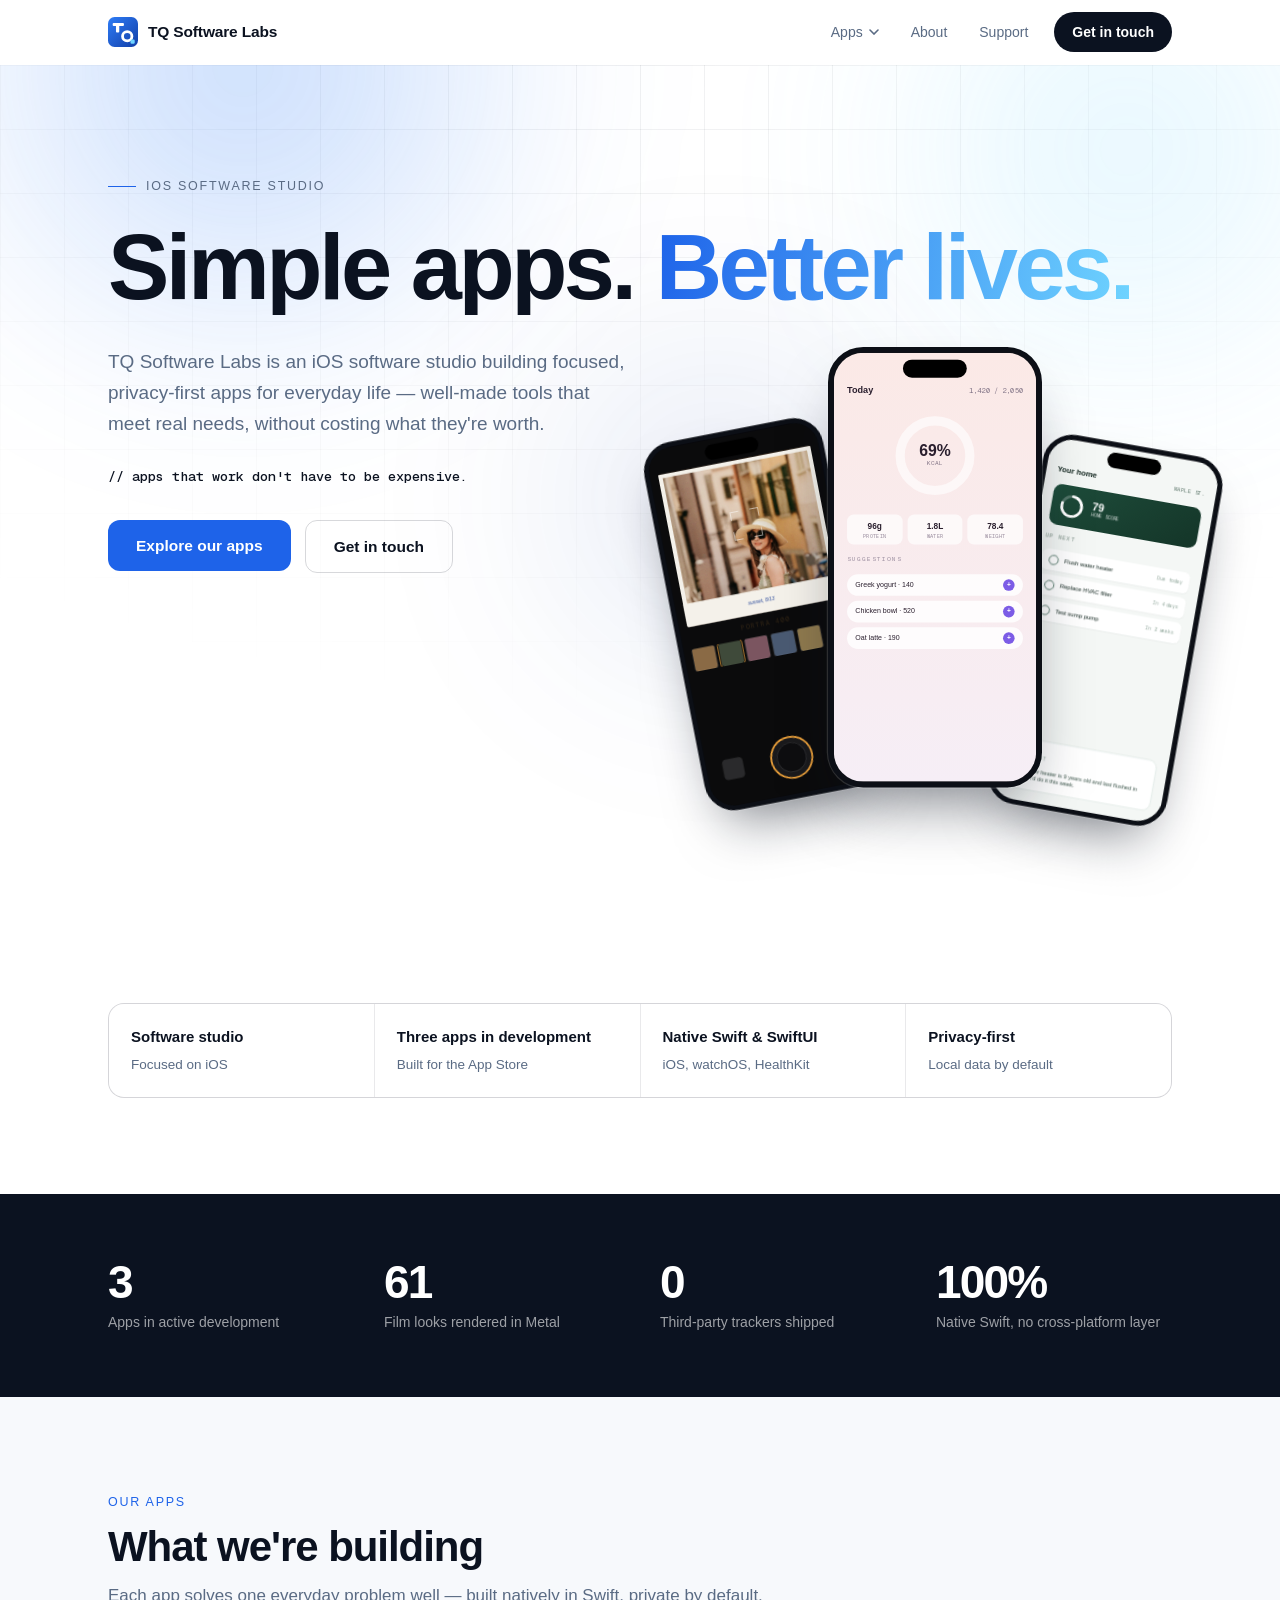
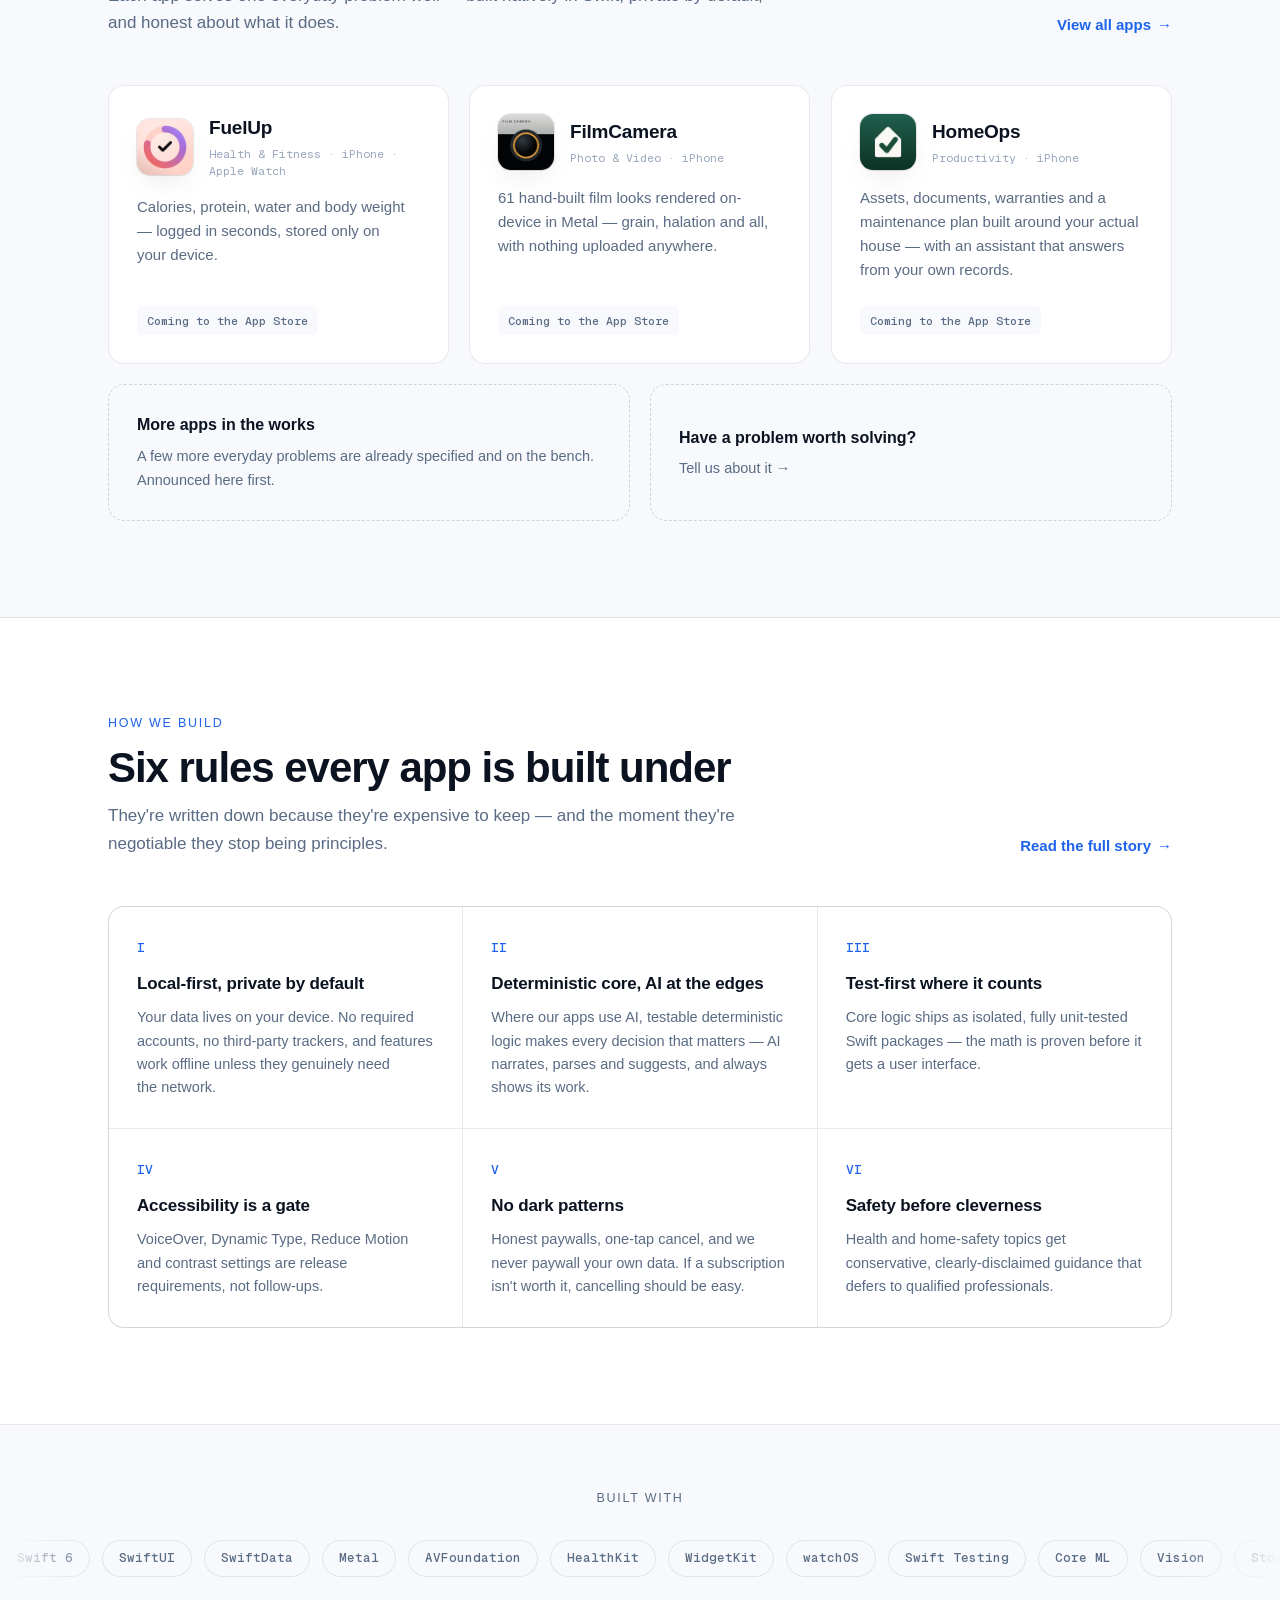
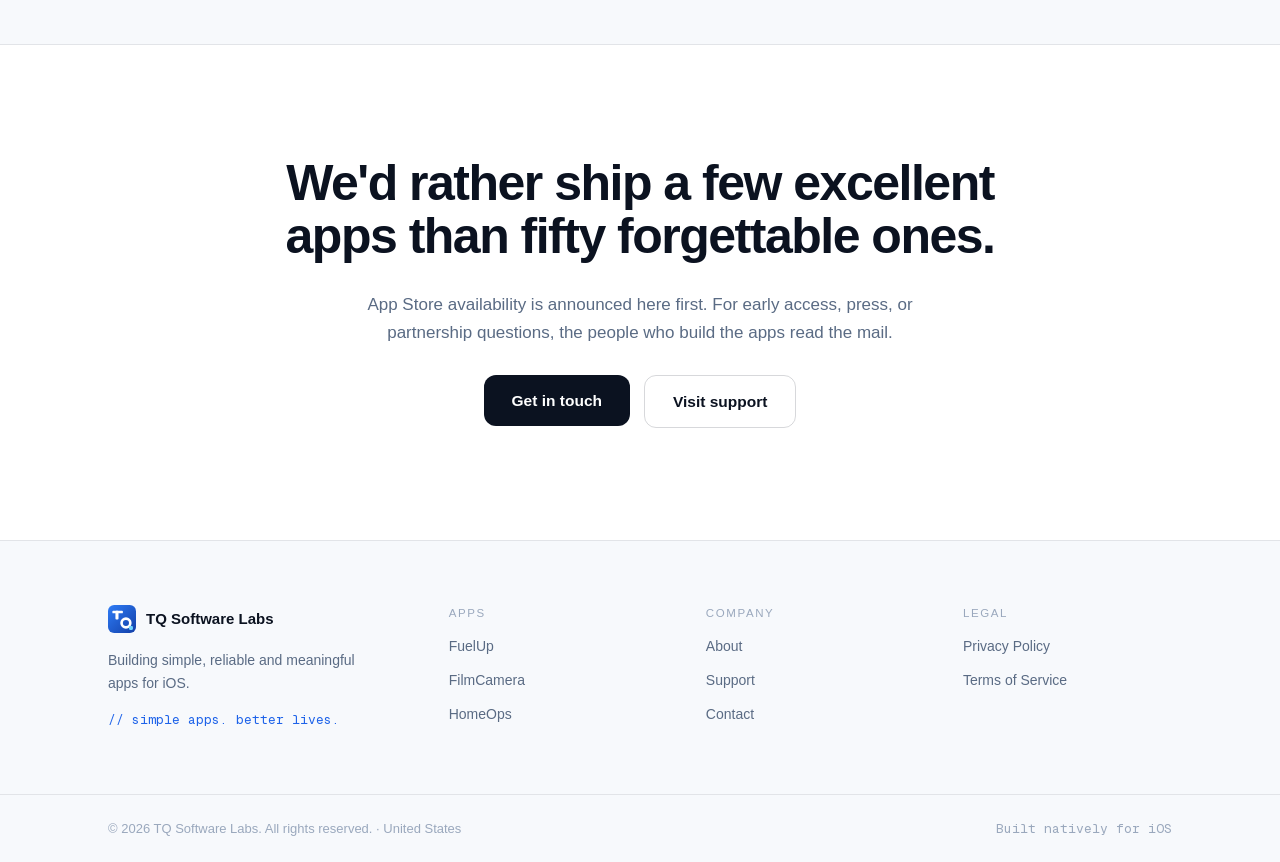
==== commit af3d74b6: "publish: site from 77f32dc Source: https://github.com/zerophreeze/tq-software-labs-web.git@77f32dc" ====
--- a/index.html
+++ b/index.html
@@ -1 +1 @@
-<!DOCTYPE html><html lang="en"><head><meta charSet="utf-8"/><meta name="viewport" content="width=device-width, initial-scale=1"/><link rel="preload" href="/_next/static/media/797e433ab948586e-s.p.0r6juujl39pe6.woff2" as="font" crossorigin="" type="font/woff2"/><link rel="preload" href="/_next/static/media/caa3a2e1cccd8315-s.p.0wgildi0cnwt9.woff2" as="font" crossorigin="" type="font/woff2"/><link rel="stylesheet" href="/_next/static/chunks/0eew8zl1o-15f.css" data-precedence="next"/><link rel="preload" as="script" fetchPriority="low" href="/_next/static/chunks/3s6nzrbk-8mnv.js"/><script src="/_next/static/chunks/19mx3mg6lkumu.js" async=""></script><script src="/_next/static/chunks/227kwhsrjlnp4.js" async=""></script><script src="/_next/static/chunks/3tcwyjf3sdyt-.js" async=""></script><script src="/_next/static/chunks/turbopack-193tdqrugw4ny.js" async=""></script><script src="/_next/static/chunks/3p4jdoc74nboj.js" async="" crossorigin=""></script><script src="/_next/static/chunks/3d4t3rfsbg89v.js" async="" crossorigin=""></script><script src="/_next/static/chunks/1h5lwbz188cxp.js" async="" crossorigin=""></script><script src="/_next/static/chunks/21wnu7qa-c886.js" async="" crossorigin=""></script><script src="/_next/static/chunks/3eckpp_3ihki3.js" async="" crossorigin=""></script><title>TQ Software Labs — Simple apps. Better lives.</title><meta name="description" content="TQ Software Labs is an iOS software studio building focused, privacy-first apps for everyday life — well-made tools that meet real needs, without costing what they&#x27;re worth."/><meta name="application-name" content="TQ Software Labs"/><link rel="author" href="https://tqsoftwarelabs.com"/><meta name="author" content="TQ Software Labs"/><meta name="keywords" content="iOS app development,software studio,Swift,SwiftUI,privacy-first apps,FuelUp,FilmCamera,HomeOps,TQ Software Labs"/><meta name="creator" content="TQ Software Labs"/><meta name="publisher" content="TQ Software Labs"/><meta name="robots" content="index, follow"/><link rel="canonical" href="https://tqsoftwarelabs.com/"/><meta property="og:title" content="TQ Software Labs — Simple apps. Better lives."/><meta property="og:description" content="TQ Software Labs is an iOS software studio building focused, privacy-first apps for everyday life — well-made tools that meet real needs, without costing what they&#x27;re worth."/><meta property="og:url" content="https://tqsoftwarelabs.com/"/><meta property="og:site_name" content="TQ Software Labs"/><meta property="og:locale" content="en_US"/><meta property="og:type" content="website"/><meta name="twitter:card" content="summary_large_image"/><meta name="twitter:title" content="TQ Software Labs — Simple apps. Better lives."/><meta name="twitter:description" content="TQ Software Labs is an iOS software studio building focused, privacy-first apps for everyday life — well-made tools that meet real needs, without costing what they&#x27;re worth."/><link rel="icon" href="/favicon.svg"/><link rel="apple-touch-icon" href="/favicon.svg"/><meta name="next-size-adjust" content=""/><script type="application/ld+json">{"@context":"https://schema.org","@type":"Organization","name":"TQ Software Labs","url":"https://tqsoftwarelabs.com","slogan":"Simple apps. Better lives.","description":"TQ Software Labs is an iOS software studio building focused, privacy-first apps for everyday life — well-made tools that meet real needs, without costing what they're worth.","foundingDate":"2026","address":{"@type":"PostalAddress","addressCountry":"US"},"contactPoint":[{"@type":"ContactPoint","contactType":"customer support","email":"support@tqsoftwarelabs.com","availableLanguage":"English"},{"@type":"ContactPoint","contactType":"press","email":"press@tqsoftwarelabs.com"},{"@type":"ContactPoint","contactType":"sales","email":"business@tqsoftwarelabs.com"}],"makesOffer":[{"@type":"Offer","itemOffered":{"@type":"SoftwareApplication","name":"FuelUp","operatingSystem":"iOS","applicationCategory":"Health & Fitness","description":"Calories, protein, water and body weight — logged in seconds, stored only on your device."}},{"@type":"Offer","itemOffered":{"@type":"SoftwareApplication","name":"FilmCamera","operatingSystem":"iOS","applicationCategory":"Photo & Video","description":"61 hand-built film looks rendered on-device in Metal — grain, halation and all, with nothing uploaded anywhere."}},{"@type":"Offer","itemOffered":{"@type":"SoftwareApplication","name":"HomeOps","operatingSystem":"iOS","applicationCategory":"Productivity","description":"Assets, documents, warranties and a maintenance plan built around your actual house — with an assistant that answers from your own records."}}]}</script><script src="/_next/static/chunks/0cz1d0mv5g_q7.js" noModule=""></script></head><body class="geist_db8459eb-module__PZ6jEG__variable geist_mono_8d43a2aa-module__8Li5zG__variable antialiased"><div hidden=""><!--$--><!--/$--></div><a href="#main" class="sr-only focus:not-sr-only focus:fixed focus:left-4 focus:top-4 focus:z-[100] focus:rounded-lg focus:bg-ink focus:px-4 focus:py-2.5 focus:text-sm focus:font-semibold focus:text-bg">Skip to content</a><div class="fixed inset-x-0 top-0 z-40 h-0.5 origin-left bg-brand" aria-hidden="true" style="transform:scaleX(0)"></div><header class="sticky top-0 z-50 border-b transition-[background,border-color,box-shadow] duration-300 border-transparent bg-transparent"><nav class="container-tq flex h-16 items-center justify-between" aria-label="Main"><a class="flex items-center gap-2.5" href="/"><span><svg width="30" height="30" viewBox="0 0 64 64" xmlns="http://www.w3.org/2000/svg" role="img" aria-label="TQ Software Labs"><defs><linearGradient id="tq-lg" x1="0" y1="0" x2="1" y2="1"><stop offset="0" stop-color="#2E7CF6"></stop><stop offset="1" stop-color="#123FA8"></stop></linearGradient></defs><rect width="64" height="64" rx="14" fill="url(#tq-lg)"></rect><rect x="10" y="13" width="24" height="6" rx="2" fill="#fff"></rect><rect x="17" y="13" width="7" height="20" rx="2" fill="#fff"></rect><circle cx="41" cy="41" r="10" fill="none" stroke="#fff" stroke-width="6"></circle><rect x="48" y="48" width="9" height="9" rx="2.5" fill="#6FD4FF"></rect></svg></span><span class="text-[15.5px] font-semibold tracking-[-0.01em]">TQ Software Labs</span></a><div class="hidden items-center gap-1 md:flex"><div class="relative"><a class="flex items-center gap-1.5 rounded-full px-3.5 py-2 text-sm font-medium text-muted transition-colors duration-200 hover:text-ink" href="/apps/">Apps<svg width="10" height="6" viewBox="0 0 10 6" fill="none" aria-hidden="true"><path d="M1 1l4 4 4-4" stroke="currentColor" stroke-width="1.6" stroke-linecap="round"></path></svg></a></div><a class="rounded-full px-3.5 py-2 text-sm font-medium transition-colors duration-200 hover:text-ink text-muted" href="/about/">About</a><a class="rounded-full px-3.5 py-2 text-sm font-medium transition-colors duration-200 hover:text-ink text-muted" href="/support/">Support</a><a class="ml-2 rounded-full bg-ink px-4.5 py-2.5 text-sm font-semibold text-bg transition-colors duration-200 hover:bg-brand" href="/contact/">Get in touch</a></div><div class="flex items-center gap-1 md:hidden"><button type="button" aria-label="Open menu" aria-expanded="false" class="grid size-11 cursor-pointer place-items-center rounded-full text-ink"><svg width="20" height="14" viewBox="0 0 20 14" aria-hidden="true"><rect width="20" height="2" rx="1" fill="currentColor" style="transform-origin:10px 1px 0"></rect><rect y="6" width="20" height="2" rx="1" fill="currentColor"></rect><rect y="12" width="20" height="2" rx="1" fill="currentColor" style="transform-origin:10px 13px 0"></rect></svg></button></div></nav></header><main id="main"><div style="opacity:0;transform:translateY(10px)"><section class="relative overflow-hidden"><div aria-hidden="true" class="pointer-events-none absolute inset-0 -z-10 overflow-hidden" style="opacity:1;transform:none"><div class="rule-grid absolute inset-0 opacity-70 [mask-image:radial-gradient(90%_60%_at_50%_0%,#000,transparent)]"></div><div class="absolute -left-[12%] -top-[35%] size-[62vw] max-w-[820px] rounded-full opacity-[.55] blur-[90px]" style="background:radial-gradient(circle, rgba(46,124,246,.55), transparent 62%);animation:tq-drift 22s ease-in-out infinite"></div><div class="absolute -right-[14%] top-[-22%] size-[52vw] max-w-[720px] rounded-full opacity-45 blur-[100px]" style="background:radial-gradient(circle, rgba(111,212,255,.5), transparent 62%);animation:tq-drift 28s ease-in-out infinite reverse"></div><div class="absolute left-[38%] top-[18%] size-[36vw] max-w-[520px] rounded-full opacity-35 blur-[110px]" style="background:radial-gradient(circle, rgba(18,63,168,.5), transparent 64%);animation:tq-drift 34s ease-in-out infinite"></div></div><div class="container-tq flex flex-col gap-6 pt-20 lg:pt-28"><div style="opacity:0;transform:translateY(10px)"><span class="flex items-center gap-2.5"><span class="h-px w-7 bg-brand"></span><span class="eyebrow ">iOS Software Studio</span></span></div><h1 class="hero-title"><span><span class="inline-block overflow-hidden align-bottom"><span class="inline-block" style="transform:translateY(110%)">Simple<!-- --> </span></span><span class="inline-block overflow-hidden align-bottom"><span class="inline-block" style="transform:translateY(110%)">apps.</span></span></span> <span class="inline-block overflow-hidden align-bottom"><span class="inline-block" style="transform:translateY(110%)"><span class="text-gradient-brand">Better lives.</span></span></span></h1></div><div class="container-tq grid items-start gap-10 pb-24 pt-8 lg:grid-cols-[1.05fr_0.95fr] lg:gap-16"><div class="flex flex-col gap-6"><div style="opacity:0;transform:translateY(14px)"><p class="max-w-[560px] text-[19px] leading-[1.62] text-muted">TQ Software Labs is an iOS software studio building focused, privacy-first apps for everyday life — well-made tools that meet real needs, without costing what they&#x27;re worth.</p></div><div style="opacity:0;transform:translateY(12px)"><span class="font-mono text-[13.5px] font-medium text-ink">// apps that work don&#x27;t have to be expensive.</span></div><div style="opacity:0;transform:translateY(12px)"><div class="mt-2 flex flex-wrap gap-3.5"><span class="inline-block " style="transform:none"><a class="group relative inline-flex items-center gap-2 overflow-hidden rounded-control px-7 py-3.5 text-[15.5px] font-semibold transition-colors duration-200 bg-brand text-white hover:bg-brand-deep" href="/apps/"><span class="relative z-10">Explore our apps</span><span aria-hidden="true" class="absolute inset-y-0 w-1/3 -skew-x-12 bg-white/15 opacity-0 group-hover:opacity-100" style="animation:tq-sheen 0.9s ease-out"></span></a></span><span class="inline-block " style="transform:none"><a class="group relative inline-flex items-center gap-2 overflow-hidden rounded-control px-7 py-3.5 text-[15.5px] font-semibold transition-colors duration-200 border border-line-strong text-ink hover:border-brand hover:text-brand" href="/contact/"><span class="relative z-10">Get in touch</span><span aria-hidden="true" class="absolute inset-y-0 w-1/3 -skew-x-12 bg-white/15 opacity-0 group-hover:opacity-100" style="animation:tq-sheen 0.9s ease-out"></span></a></span></div></div></div><div class="flex justify-center lg:hidden" style="opacity:0;transform:translateY(24px)"><div class="flex max-w-full items-start justify-center gap-2 pt-4"><div class="rotate-[-7deg]"><div style="width:100px;height:206px"><div class="relative size-full overflow-hidden border-[7px] border-[#0c0f16] bg-[#0c0f16]" style="border-radius:16.5px;box-shadow:0 0 0 1.5px rgba(255,255,255,.14), 0 40px 80px -30px rgba(11,18,32,.6), inset 0 0 0 1px rgba(0,0,0,.9)"><div class="relative size-full overflow-hidden" style="border-radius:12px"><div class="relative flex size-full flex-col bg-[#0b0b0c] pt-9"><div class="relative mx-3 aspect-square overflow-hidden rounded-[3px] bg-[#15120e]"><img alt="A frame shot in FilmCamera — a woman in a sun hat on a pastel Italian street" loading="lazy" decoding="async" data-nimg="fill" class="object-cover" style="position:absolute;height:100%;width:100%;left:0;top:0;right:0;bottom:0;object-position:56% 44%;color:transparent" src="/apps/film-street.jpg"/><div class="absolute inset-0" style="opacity:0"><img alt="" loading="lazy" decoding="async" data-nimg="fill" class="object-cover" style="position:absolute;height:100%;width:100%;left:0;top:0;right:0;bottom:0;object-position:52% 46%;color:transparent" src="/apps/film-chalet.jpg"/></div><div class="absolute inset-0 mix-blend-soft-light opacity-70" style="background:radial-gradient(70% 55% at 62% 24%, rgba(255,206,140,.8), rgba(70,45,20,.35) 72%)" aria-hidden="true"></div><div class="absolute inset-0 opacity-[.22] mix-blend-overlay" style="background-image:url(&quot;data:image/svg+xml,%3Csvg xmlns=&#x27;http://www.w3.org/2000/svg&#x27; width=&#x27;80&#x27; height=&#x27;80&#x27;%3E%3Cfilter id=&#x27;n&#x27;%3E%3CfeTurbulence type=&#x27;fractalNoise&#x27; baseFrequency=&#x27;.85&#x27; numOctaves=&#x27;3&#x27;/%3E%3C/filter%3E%3Crect width=&#x27;80&#x27; height=&#x27;80&#x27; filter=&#x27;url(%23n)&#x27; opacity=&#x27;.55&#x27;/%3E%3C/svg%3E&quot;)" aria-hidden="true"></div><div class="absolute inset-0 ring-[6px] ring-inset ring-[#f4f1ea]" aria-hidden="true"></div><div class="absolute inset-x-0 bottom-0 flex h-[15%] items-center justify-center bg-[#f4f1ea]"><span class="text-[7px] italic text-[#2b4b9c]">sunset, 8/13</span></div><div class="absolute left-1/2 top-[42%] size-9 -translate-x-1/2 -translate-y-1/2" aria-hidden="true"><div class="size-full border border-white/70" style="clip-path:polygon(0 0,30% 0,30% 8%,8% 8%,8% 30%,0 30%,0 70%,8% 70%,8% 92%,30% 92%,30% 100%,70% 100%,70% 92%,92% 92%,92% 70%,100% 70%,100% 30%,92% 30%,92% 8%,70% 8%,70% 0,100% 0,100% 100%,0 100%)"></div></div></div><div class="relative mt-2.5 h-4 text-center"><span class="absolute inset-x-0 font-mono text-[9px] tracking-[.22em]" style="color:#F0A43C;opacity:0">PORTRA 400</span><span class="absolute inset-x-0 font-mono text-[9px] tracking-[.22em]" style="color:#F0A43C;opacity:0">TRI-X 1600</span><span class="absolute inset-x-0 font-mono text-[9px] tracking-[.22em]" style="color:#F0A43C;opacity:0">GOLD 200</span><span class="absolute inset-x-0 font-mono text-[9px] tracking-[.22em]" style="color:#F0A43C;opacity:0">EKTAR 100</span></div><div class="mt-1.5 flex gap-1.5 overflow-hidden px-3"><div class="size-8 shrink-0 rounded-[3px]" style="background:#8a6a45;outline:1px solid rgba(255,255,255,.14);outline-offset:0"></div><div class="size-8 shrink-0 rounded-[3px]" style="background:#3f4a3a;outline:1.5px solid #F0A43C;outline-offset:1.5px"></div><div class="size-8 shrink-0 rounded-[3px]" style="background:#7b5560;outline:1px solid rgba(255,255,255,.14);outline-offset:0"></div><div class="size-8 shrink-0 rounded-[3px]" style="background:#4a5a72;outline:1px solid rgba(255,255,255,.14);outline-offset:0"></div><div class="size-8 shrink-0 rounded-[3px]" style="background:#8f7a4e;outline:1px solid rgba(255,255,255,.14);outline-offset:0"></div></div><div class="mt-auto flex items-center justify-between px-6 pb-6"><div class="size-7 rounded-[5px] bg-[#2a2a2c] ring-1 ring-white/10"></div><div class="grid size-14 place-items-center rounded-full" style="background:#1a1a1c;box-shadow:0 0 0 2.5px #F0A43C"><div class="size-10 rounded-full bg-[#0e0e10] ring-1 ring-white/10"></div></div><div class="grid size-7 place-items-center rounded-[5px] bg-[#2a2a2c] font-mono text-[7px] text-white/70 ring-1 ring-white/10">3:2</div></div></div></div><div class="absolute left-1/2 top-2 h-[7.5%] -translate-x-1/2 rounded-full bg-black" style="width:30px;height:8.5px" aria-hidden="true"></div></div></div></div><div style="width:126px;height:260px"><div class="relative size-full overflow-hidden border-[7px] border-[#0c0f16] bg-[#0c0f16]" style="border-radius:20.790000000000003px;box-shadow:0 0 0 1.5px rgba(255,255,255,.14), 0 40px 80px -30px rgba(11,18,32,.6), inset 0 0 0 1px rgba(0,0,0,.9)"><div class="relative size-full overflow-hidden" style="border-radius:15.12px"><div class="flex size-full flex-col gap-3 bg-gradient-to-b from-[#FBE9E6] to-[#F6EEF6] p-4 pt-9"><div class="flex items-baseline justify-between"><span class="text-[11px] font-semibold text-[#2A1F2E]">Today</span><span class="font-mono text-[8.5px] text-[#8b7d8e]">1,420 / 2,050</span></div><div class="relative mx-auto grid place-items-center"><svg width="118" height="118" viewBox="0 0 118 118" aria-hidden="true"><defs><linearGradient id="fu-ring" x1="0" y1="1" x2="1" y2="0"><stop offset="0" stop-color="#E0566A"></stop><stop offset="1" stop-color="#8A6BE8"></stop></linearGradient></defs><circle cx="59" cy="59" r="42" fill="none" stroke="#fff" stroke-opacity=".65" stroke-width="11"></circle><circle cx="59" cy="59" r="42" fill="none" stroke="url(#fu-ring)" stroke-width="11" stroke-linecap="round" transform="rotate(-90 59 59)" stroke-dasharray="263.89378290154264" stroke-dashoffset="263.89378290154264"></circle></svg><div class="absolute grid place-items-center"><span class="text-[19px] font-bold leading-none text-[#2A1F2E]">69%</span><span class="font-mono text-[7.5px] text-[#8b7d8e]">KCAL</span></div></div><div class="grid grid-cols-3 gap-1.5"><div class="rounded-lg bg-white/70 px-1.5 py-1.5 text-center"><div class="text-[10px] font-semibold text-[#2A1F2E]">96g</div><div class="font-mono text-[6.5px] text-[#9c8fa0]">PROTEIN</div></div><div class="rounded-lg bg-white/70 px-1.5 py-1.5 text-center"><div class="text-[10px] font-semibold text-[#2A1F2E]">1.8L</div><div class="font-mono text-[6.5px] text-[#9c8fa0]">WATER</div></div><div class="rounded-lg bg-white/70 px-1.5 py-1.5 text-center"><div class="text-[10px] font-semibold text-[#2A1F2E]">78.4</div><div class="font-mono text-[6.5px] text-[#9c8fa0]">WEIGHT</div></div></div><span class="font-mono text-[7.5px] tracking-[.14em] text-[#9c8fa0]">SUGGESTIONS</span><div class="flex flex-col gap-1.5"><div class="flex items-center justify-between rounded-full bg-white/85 px-2.5 py-1.5" style="opacity:0;transform:translateX(-8px)"><span class="text-[8.5px] font-medium text-[#2A1F2E]">Greek yogurt · 140</span><span class="grid size-3.5 place-items-center rounded-full text-[8px] font-bold text-white" style="background:#7C5CE6">+</span></div><div class="flex items-center justify-between rounded-full bg-white/85 px-2.5 py-1.5" style="opacity:0;transform:translateX(-8px)"><span class="text-[8.5px] font-medium text-[#2A1F2E]">Chicken bowl · 520</span><span class="grid size-3.5 place-items-center rounded-full text-[8px] font-bold text-white" style="background:#7C5CE6">+</span></div><div class="flex items-center justify-between rounded-full bg-white/85 px-2.5 py-1.5" style="opacity:0;transform:translateX(-8px)"><span class="text-[8.5px] font-medium text-[#2A1F2E]">Oat latte · 190</span><span class="grid size-3.5 place-items-center rounded-full text-[8px] font-bold text-white" style="background:#7C5CE6">+</span></div></div></div></div><div class="absolute left-1/2 top-2 h-[7.5%] -translate-x-1/2 rounded-full bg-black" style="width:37.8px;height:10.71px" aria-hidden="true"></div></div></div><div class="rotate-[7deg]"><div style="width:100px;height:206px"><div class="relative size-full overflow-hidden border-[7px] border-[#0c0f16] bg-[#0c0f16]" style="border-radius:16.5px;box-shadow:0 0 0 1.5px rgba(255,255,255,.14), 0 40px 80px -30px rgba(11,18,32,.6), inset 0 0 0 1px rgba(0,0,0,.9)"><div class="relative size-full overflow-hidden" style="border-radius:12px"><div class="flex size-full flex-col gap-3 bg-[#F4F7F5] p-4 pt-9"><div class="flex items-center justify-between"><span class="text-[11px] font-semibold text-[#12261F]">Your home</span><span class="font-mono text-[8px] text-[#6d8479]">MAPLE ST.</span></div><div class="flex items-center gap-3 rounded-xl p-3 text-white" style="background:linear-gradient(140deg, #1E4D3B, #143528)"><svg width="34" height="34" viewBox="0 0 36 36" aria-hidden="true"><circle cx="18" cy="18" r="15" fill="none" stroke="rgba(255,255,255,.24)" stroke-width="4"></circle><circle cx="18" cy="18" r="15" fill="none" stroke="#fff" stroke-width="4" stroke-linecap="round" transform="rotate(-90 18 18)" stroke-dasharray="94" stroke-dashoffset="94"></circle></svg><div class="flex flex-col"><span class="text-[15px] font-bold leading-none">79</span><span class="font-mono text-[7px] opacity-80">HOME SCORE</span></div></div><span class="font-mono text-[7.5px] tracking-[.14em] text-[#6d8479]">UP NEXT</span><div class="flex flex-col gap-1.5"><div class="flex items-center gap-2 rounded-lg bg-white px-2.5 py-2 shadow-[0_1px_2px_rgba(18,38,31,.06)]"><span class="grid size-3.5 shrink-0 place-items-center rounded-full border" style="border-color:#1E4D3B"><svg width="7" height="7" viewBox="0 0 10 10" aria-hidden="true"><path d="M1 5.2l2.6 2.6L9 2.4" stroke="#fff" stroke-width="2" fill="none" stroke-linecap="round" stroke-linejoin="round"></path></svg></span><span class="flex-1 text-[8.5px] font-medium text-[#12261F]">Flush water heater</span><span class="font-mono text-[6.5px] text-[#8ba396]">Due today</span></div><div class="flex items-center gap-2 rounded-lg bg-white px-2.5 py-2 shadow-[0_1px_2px_rgba(18,38,31,.06)]"><span class="grid size-3.5 shrink-0 place-items-center rounded-full border" style="border-color:#1E4D3B"><svg width="7" height="7" viewBox="0 0 10 10" aria-hidden="true"><path d="M1 5.2l2.6 2.6L9 2.4" stroke="#fff" stroke-width="2" fill="none" stroke-linecap="round" stroke-linejoin="round"></path></svg></span><span class="flex-1 text-[8.5px] font-medium text-[#12261F]">Replace HVAC filter</span><span class="font-mono text-[6.5px] text-[#8ba396]">In 4 days</span></div><div class="flex items-center gap-2 rounded-lg bg-white px-2.5 py-2 shadow-[0_1px_2px_rgba(18,38,31,.06)]"><span class="grid size-3.5 shrink-0 place-items-center rounded-full border" style="border-color:#1E4D3B"><svg width="7" height="7" viewBox="0 0 10 10" aria-hidden="true"><path d="M1 5.2l2.6 2.6L9 2.4" stroke="#fff" stroke-width="2" fill="none" stroke-linecap="round" stroke-linejoin="round"></path></svg></span><span class="flex-1 text-[8.5px] font-medium text-[#12261F]">Test sump pump</span><span class="font-mono text-[6.5px] text-[#8ba396]">In 2 weeks</span></div></div><div class="mt-auto rounded-xl border border-[#dbe6e0] bg-white p-2.5"><span class="font-mono text-[6.5px] tracking-[.14em] text-[#8ba396]">ASSISTANT</span><p class="mt-1 text-[8px] leading-[1.45] text-[#3a5449]">Your water heater is 9 years old and last flushed in March. I&#x27;d do it this week.</p></div></div></div><div class="absolute left-1/2 top-2 h-[7.5%] -translate-x-1/2 rounded-full bg-black" style="width:30px;height:8.5px" aria-hidden="true"></div></div></div></div></div></div><div class="hidden justify-center lg:flex" style="opacity:0;transform:translateY(30px)"><div class="relative h-[560px] w-full max-w-[520px]"><div class="absolute -left-6 top-20 z-10 rotate-[-11deg] transition-transform duration-500 hover:rotate-[-6deg]"><div style="width:182px;height:375px"><div class="relative size-full overflow-hidden border-[7px] border-[#0c0f16] bg-[#0c0f16]" style="border-radius:30.03px;box-shadow:0 0 0 1.5px rgba(255,255,255,.14), 0 40px 80px -30px rgba(11,18,32,.6), inset 0 0 0 1px rgba(0,0,0,.9)"><div class="relative size-full overflow-hidden" style="border-radius:21.84px"><div class="relative flex size-full flex-col bg-[#0b0b0c] pt-9"><div class="relative mx-3 aspect-square overflow-hidden rounded-[3px] bg-[#15120e]"><img alt="A frame shot in FilmCamera — a woman in a sun hat on a pastel Italian street" loading="lazy" decoding="async" data-nimg="fill" class="object-cover" style="position:absolute;height:100%;width:100%;left:0;top:0;right:0;bottom:0;object-position:56% 44%;color:transparent" src="/apps/film-street.jpg"/><div class="absolute inset-0" style="opacity:0"><img alt="" loading="lazy" decoding="async" data-nimg="fill" class="object-cover" style="position:absolute;height:100%;width:100%;left:0;top:0;right:0;bottom:0;object-position:52% 46%;color:transparent" src="/apps/film-chalet.jpg"/></div><div class="absolute inset-0 mix-blend-soft-light opacity-70" style="background:radial-gradient(70% 55% at 62% 24%, rgba(255,206,140,.8), rgba(70,45,20,.35) 72%)" aria-hidden="true"></div><div class="absolute inset-0 opacity-[.22] mix-blend-overlay" style="background-image:url(&quot;data:image/svg+xml,%3Csvg xmlns=&#x27;http://www.w3.org/2000/svg&#x27; width=&#x27;80&#x27; height=&#x27;80&#x27;%3E%3Cfilter id=&#x27;n&#x27;%3E%3CfeTurbulence type=&#x27;fractalNoise&#x27; baseFrequency=&#x27;.85&#x27; numOctaves=&#x27;3&#x27;/%3E%3C/filter%3E%3Crect width=&#x27;80&#x27; height=&#x27;80&#x27; filter=&#x27;url(%23n)&#x27; opacity=&#x27;.55&#x27;/%3E%3C/svg%3E&quot;)" aria-hidden="true"></div><div class="absolute inset-0 ring-[6px] ring-inset ring-[#f4f1ea]" aria-hidden="true"></div><div class="absolute inset-x-0 bottom-0 flex h-[15%] items-center justify-center bg-[#f4f1ea]"><span class="text-[7px] italic text-[#2b4b9c]">sunset, 8/13</span></div><div class="absolute left-1/2 top-[42%] size-9 -translate-x-1/2 -translate-y-1/2" aria-hidden="true"><div class="size-full border border-white/70" style="clip-path:polygon(0 0,30% 0,30% 8%,8% 8%,8% 30%,0 30%,0 70%,8% 70%,8% 92%,30% 92%,30% 100%,70% 100%,70% 92%,92% 92%,92% 70%,100% 70%,100% 30%,92% 30%,92% 8%,70% 8%,70% 0,100% 0,100% 100%,0 100%)"></div></div></div><div class="relative mt-2.5 h-4 text-center"><span class="absolute inset-x-0 font-mono text-[9px] tracking-[.22em]" style="color:#F0A43C;opacity:0">PORTRA 400</span><span class="absolute inset-x-0 font-mono text-[9px] tracking-[.22em]" style="color:#F0A43C;opacity:0">TRI-X 1600</span><span class="absolute inset-x-0 font-mono text-[9px] tracking-[.22em]" style="color:#F0A43C;opacity:0">GOLD 200</span><span class="absolute inset-x-0 font-mono text-[9px] tracking-[.22em]" style="color:#F0A43C;opacity:0">EKTAR 100</span></div><div class="mt-1.5 flex gap-1.5 overflow-hidden px-3"><div class="size-8 shrink-0 rounded-[3px]" style="background:#8a6a45;outline:1px solid rgba(255,255,255,.14);outline-offset:0"></div><div class="size-8 shrink-0 rounded-[3px]" style="background:#3f4a3a;outline:1.5px solid #F0A43C;outline-offset:1.5px"></div><div class="size-8 shrink-0 rounded-[3px]" style="background:#7b5560;outline:1px solid rgba(255,255,255,.14);outline-offset:0"></div><div class="size-8 shrink-0 rounded-[3px]" style="background:#4a5a72;outline:1px solid rgba(255,255,255,.14);outline-offset:0"></div><div class="size-8 shrink-0 rounded-[3px]" style="background:#8f7a4e;outline:1px solid rgba(255,255,255,.14);outline-offset:0"></div></div><div class="mt-auto flex items-center justify-between px-6 pb-6"><div class="size-7 rounded-[5px] bg-[#2a2a2c] ring-1 ring-white/10"></div><div class="grid size-14 place-items-center rounded-full" style="background:#1a1a1c;box-shadow:0 0 0 2.5px #F0A43C"><div class="size-10 rounded-full bg-[#0e0e10] ring-1 ring-white/10"></div></div><div class="grid size-7 place-items-center rounded-[5px] bg-[#2a2a2c] font-mono text-[7px] text-white/70 ring-1 ring-white/10">3:2</div></div></div></div><div class="absolute left-1/2 top-2 h-[7.5%] -translate-x-1/2 rounded-full bg-black" style="width:54.6px;height:15.47px" aria-hidden="true"></div></div></div></div><div class="absolute -right-6 top-24 z-10 rotate-[10deg] transition-transform duration-500 hover:rotate-[5deg]"><div style="width:182px;height:375px"><div class="relative size-full overflow-hidden border-[7px] border-[#0c0f16] bg-[#0c0f16]" style="border-radius:30.03px;box-shadow:0 0 0 1.5px rgba(255,255,255,.14), 0 40px 80px -30px rgba(11,18,32,.6), inset 0 0 0 1px rgba(0,0,0,.9)"><div class="relative size-full overflow-hidden" style="border-radius:21.84px"><div class="flex size-full flex-col gap-3 bg-[#F4F7F5] p-4 pt-9"><div class="flex items-center justify-between"><span class="text-[11px] font-semibold text-[#12261F]">Your home</span><span class="font-mono text-[8px] text-[#6d8479]">MAPLE ST.</span></div><div class="flex items-center gap-3 rounded-xl p-3 text-white" style="background:linear-gradient(140deg, #1E4D3B, #143528)"><svg width="34" height="34" viewBox="0 0 36 36" aria-hidden="true"><circle cx="18" cy="18" r="15" fill="none" stroke="rgba(255,255,255,.24)" stroke-width="4"></circle><circle cx="18" cy="18" r="15" fill="none" stroke="#fff" stroke-width="4" stroke-linecap="round" transform="rotate(-90 18 18)" stroke-dasharray="94" stroke-dashoffset="94"></circle></svg><div class="flex flex-col"><span class="text-[15px] font-bold leading-none">79</span><span class="font-mono text-[7px] opacity-80">HOME SCORE</span></div></div><span class="font-mono text-[7.5px] tracking-[.14em] text-[#6d8479]">UP NEXT</span><div class="flex flex-col gap-1.5"><div class="flex items-center gap-2 rounded-lg bg-white px-2.5 py-2 shadow-[0_1px_2px_rgba(18,38,31,.06)]"><span class="grid size-3.5 shrink-0 place-items-center rounded-full border" style="border-color:#1E4D3B"><svg width="7" height="7" viewBox="0 0 10 10" aria-hidden="true"><path d="M1 5.2l2.6 2.6L9 2.4" stroke="#fff" stroke-width="2" fill="none" stroke-linecap="round" stroke-linejoin="round"></path></svg></span><span class="flex-1 text-[8.5px] font-medium text-[#12261F]">Flush water heater</span><span class="font-mono text-[6.5px] text-[#8ba396]">Due today</span></div><div class="flex items-center gap-2 rounded-lg bg-white px-2.5 py-2 shadow-[0_1px_2px_rgba(18,38,31,.06)]"><span class="grid size-3.5 shrink-0 place-items-center rounded-full border" style="border-color:#1E4D3B"><svg width="7" height="7" viewBox="0 0 10 10" aria-hidden="true"><path d="M1 5.2l2.6 2.6L9 2.4" stroke="#fff" stroke-width="2" fill="none" stroke-linecap="round" stroke-linejoin="round"></path></svg></span><span class="flex-1 text-[8.5px] font-medium text-[#12261F]">Replace HVAC filter</span><span class="font-mono text-[6.5px] text-[#8ba396]">In 4 days</span></div><div class="flex items-center gap-2 rounded-lg bg-white px-2.5 py-2 shadow-[0_1px_2px_rgba(18,38,31,.06)]"><span class="grid size-3.5 shrink-0 place-items-center rounded-full border" style="border-color:#1E4D3B"><svg width="7" height="7" viewBox="0 0 10 10" aria-hidden="true"><path d="M1 5.2l2.6 2.6L9 2.4" stroke="#fff" stroke-width="2" fill="none" stroke-linecap="round" stroke-linejoin="round"></path></svg></span><span class="flex-1 text-[8.5px] font-medium text-[#12261F]">Test sump pump</span><span class="font-mono text-[6.5px] text-[#8ba396]">In 2 weeks</span></div></div><div class="mt-auto rounded-xl border border-[#dbe6e0] bg-white p-2.5"><span class="font-mono text-[6.5px] tracking-[.14em] text-[#8ba396]">ASSISTANT</span><p class="mt-1 text-[8px] leading-[1.45] text-[#3a5449]">Your water heater is 9 years old and last flushed in March. I&#x27;d do it this week.</p></div></div></div><div class="absolute left-1/2 top-2 h-[7.5%] -translate-x-1/2 rounded-full bg-black" style="width:54.6px;height:15.47px" aria-hidden="true"></div></div></div></div><div class="absolute left-1/2 top-0 z-20 -translate-x-1/2 transition-transform duration-500 hover:-translate-y-2"><div style="width:214px;height:441px"><div class="relative size-full overflow-hidden border-[7px] border-[#0c0f16] bg-[#0c0f16]" style="border-radius:35.31px;box-shadow:0 0 0 1.5px rgba(255,255,255,.14), 0 40px 80px -30px rgba(11,18,32,.6), inset 0 0 0 1px rgba(0,0,0,.9)"><div class="relative size-full overflow-hidden" style="border-radius:25.68px"><div class="flex size-full flex-col gap-3 bg-gradient-to-b from-[#FBE9E6] to-[#F6EEF6] p-4 pt-9"><div class="flex items-baseline justify-between"><span class="text-[11px] font-semibold text-[#2A1F2E]">Today</span><span class="font-mono text-[8.5px] text-[#8b7d8e]">1,420 / 2,050</span></div><div class="relative mx-auto grid place-items-center"><svg width="118" height="118" viewBox="0 0 118 118" aria-hidden="true"><defs><linearGradient id="fu-ring" x1="0" y1="1" x2="1" y2="0"><stop offset="0" stop-color="#E0566A"></stop><stop offset="1" stop-color="#8A6BE8"></stop></linearGradient></defs><circle cx="59" cy="59" r="42" fill="none" stroke="#fff" stroke-opacity=".65" stroke-width="11"></circle><circle cx="59" cy="59" r="42" fill="none" stroke="url(#fu-ring)" stroke-width="11" stroke-linecap="round" transform="rotate(-90 59 59)" stroke-dasharray="263.89378290154264" stroke-dashoffset="263.89378290154264"></circle></svg><div class="absolute grid place-items-center"><span class="text-[19px] font-bold leading-none text-[#2A1F2E]">69%</span><span class="font-mono text-[7.5px] text-[#8b7d8e]">KCAL</span></div></div><div class="grid grid-cols-3 gap-1.5"><div class="rounded-lg bg-white/70 px-1.5 py-1.5 text-center"><div class="text-[10px] font-semibold text-[#2A1F2E]">96g</div><div class="font-mono text-[6.5px] text-[#9c8fa0]">PROTEIN</div></div><div class="rounded-lg bg-white/70 px-1.5 py-1.5 text-center"><div class="text-[10px] font-semibold text-[#2A1F2E]">1.8L</div><div class="font-mono text-[6.5px] text-[#9c8fa0]">WATER</div></div><div class="rounded-lg bg-white/70 px-1.5 py-1.5 text-center"><div class="text-[10px] font-semibold text-[#2A1F2E]">78.4</div><div class="font-mono text-[6.5px] text-[#9c8fa0]">WEIGHT</div></div></div><span class="font-mono text-[7.5px] tracking-[.14em] text-[#9c8fa0]">SUGGESTIONS</span><div class="flex flex-col gap-1.5"><div class="flex items-center justify-between rounded-full bg-white/85 px-2.5 py-1.5" style="opacity:0;transform:translateX(-8px)"><span class="text-[8.5px] font-medium text-[#2A1F2E]">Greek yogurt · 140</span><span class="grid size-3.5 place-items-center rounded-full text-[8px] font-bold text-white" style="background:#7C5CE6">+</span></div><div class="flex items-center justify-between rounded-full bg-white/85 px-2.5 py-1.5" style="opacity:0;transform:translateX(-8px)"><span class="text-[8.5px] font-medium text-[#2A1F2E]">Chicken bowl · 520</span><span class="grid size-3.5 place-items-center rounded-full text-[8px] font-bold text-white" style="background:#7C5CE6">+</span></div><div class="flex items-center justify-between rounded-full bg-white/85 px-2.5 py-1.5" style="opacity:0;transform:translateX(-8px)"><span class="text-[8.5px] font-medium text-[#2A1F2E]">Oat latte · 190</span><span class="grid size-3.5 place-items-center rounded-full text-[8px] font-bold text-white" style="background:#7C5CE6">+</span></div></div></div></div><div class="absolute left-1/2 top-2 h-[7.5%] -translate-x-1/2 rounded-full bg-black" style="width:64.2px;height:18.19px" aria-hidden="true"></div></div></div></div></div></div></div><div class="container-tq pb-24"><div class="grid gap-px overflow-hidden rounded-card border border-line bg-line sm:grid-cols-2 lg:grid-cols-4"><div class="flex flex-col gap-1.5 bg-bg p-5.5" style="opacity:0;transform:translateY(20px)"><span class="text-[15px] font-semibold">Software studio</span><span class="text-[13.5px] text-muted">Focused on iOS</span></div><div class="flex flex-col gap-1.5 bg-bg p-5.5" style="opacity:0;transform:translateY(20px)"><span class="text-[15px] font-semibold">Three apps in development</span><span class="text-[13.5px] text-muted">Built for the App Store</span></div><div class="flex flex-col gap-1.5 bg-bg p-5.5" style="opacity:0;transform:translateY(20px)"><span class="text-[15px] font-semibold">Native Swift &amp; SwiftUI</span><span class="text-[13.5px] text-muted">iOS, watchOS, HealthKit</span></div><div class="flex flex-col gap-1.5 bg-bg p-5.5" style="opacity:0;transform:translateY(20px)"><span class="text-[15px] font-semibold">Privacy-first</span><span class="text-[13.5px] text-muted">Local data by default</span></div></div></div></section><section class="border-y border-line bg-ink text-bg"><div class="container-tq grid gap-10 py-16 sm:grid-cols-2 lg:grid-cols-4"><div class="flex flex-col gap-2" style="opacity:0;transform:translateY(18px)"><span class="text-[46px] font-bold leading-none tracking-[-0.04em]">0</span><span class="text-[14px] leading-snug text-bg/60">Apps in active development</span></div><div class="flex flex-col gap-2" style="opacity:0;transform:translateY(18px)"><span class="text-[46px] font-bold leading-none tracking-[-0.04em]">0</span><span class="text-[14px] leading-snug text-bg/60">Film looks rendered in Metal</span></div><div class="flex flex-col gap-2" style="opacity:0;transform:translateY(18px)"><span class="text-[46px] font-bold leading-none tracking-[-0.04em]">0</span><span class="text-[14px] leading-snug text-bg/60">Third-party trackers shipped</span></div><div class="flex flex-col gap-2" style="opacity:0;transform:translateY(18px)"><span class="text-[46px] font-bold leading-none tracking-[-0.04em]">0<!-- -->%</span><span class="text-[14px] leading-snug text-bg/60">Native Swift, no cross-platform layer</span></div></div></section><section class="border-b border-line bg-surface"><div class="container-tq py-24"><div class="mb-12 flex flex-wrap items-end justify-between gap-6" style="opacity:0;transform:translateY(18px)"><div class="flex max-w-2xl flex-col gap-3"><span class="eyebrow text-brand">Our apps</span><h2 class="text-[clamp(28px,4.4vw,42px)] font-bold leading-[1.08] tracking-[-0.025em]">What we&#x27;re building</h2><p class="text-[17px] leading-relaxed text-muted">Each app solves one everyday problem well — built natively in Swift, private by default, and honest about what it does.</p></div><a class="group flex items-center gap-1.5 text-[15px] font-semibold text-brand" href="/apps/">View all apps<span class="transition-transform duration-200 group-hover:translate-x-1">→</span></a></div><div class="grid gap-5 lg:grid-cols-3"><div style="opacity:0;transform:translateY(18px)"><div class="h-full" style="transform-style:preserve-3d;transform:perspective(1000px)"><a class="group relative flex h-full flex-col gap-4 overflow-hidden rounded-card border border-line bg-bg p-7 transition-[border-color,box-shadow] duration-300 hover:border-brand/45 hover:shadow-card" href="/apps/fuelup/"><span aria-hidden="true" class="pointer-events-none absolute -right-16 -top-16 size-44 rounded-full opacity-0 blur-3xl transition-opacity duration-500 group-hover:opacity-60" style="background:#7C5CE6"></span><div class="flex items-center gap-4"><img alt="FuelUp app icon" loading="lazy" width="56" height="56" decoding="async" data-nimg="1" class="rounded-[13px] shadow-card ring-1 ring-line transition-transform duration-300 group-hover:scale-[1.06]" style="color:transparent" src="/icons/fuelup.png"/><span class="flex flex-col gap-0.5"><span class="text-[19px] font-semibold tracking-[-0.01em]">FuelUp</span><span class="font-mono text-[11.5px] text-faint">Health &amp; Fitness<!-- --> · <!-- -->iPhone · Apple Watch</span></span></div><p class="text-[15px] leading-[1.6] text-muted">Calories, protein, water and body weight — logged in seconds, stored only on your device.</p><div class="mt-auto flex items-center justify-between pt-2"><span class="rounded-md bg-surface px-2.5 py-1.5 font-mono text-[11.5px] font-medium text-muted">Coming to the App Store</span><span class="text-[14px] font-semibold text-brand opacity-0 transition-opacity duration-200 group-hover:opacity-100">Learn more →</span></div></a></div></div><div style="opacity:0;transform:translateY(18px)"><div class="h-full" style="transform-style:preserve-3d;transform:perspective(1000px)"><a class="group relative flex h-full flex-col gap-4 overflow-hidden rounded-card border border-line bg-bg p-7 transition-[border-color,box-shadow] duration-300 hover:border-brand/45 hover:shadow-card" href="/apps/filmcamera/"><span aria-hidden="true" class="pointer-events-none absolute -right-16 -top-16 size-44 rounded-full opacity-0 blur-3xl transition-opacity duration-500 group-hover:opacity-60" style="background:#D98324"></span><div class="flex items-center gap-4"><img alt="FilmCamera app icon" loading="lazy" width="56" height="56" decoding="async" data-nimg="1" class="rounded-[13px] shadow-card ring-1 ring-line transition-transform duration-300 group-hover:scale-[1.06]" style="color:transparent" src="/icons/filmcamera.png"/><span class="flex flex-col gap-0.5"><span class="text-[19px] font-semibold tracking-[-0.01em]">FilmCamera</span><span class="font-mono text-[11.5px] text-faint">Photo &amp; Video<!-- --> · <!-- -->iPhone</span></span></div><p class="text-[15px] leading-[1.6] text-muted">61 hand-built film looks rendered on-device in Metal — grain, halation and all, with nothing uploaded anywhere.</p><div class="mt-auto flex items-center justify-between pt-2"><span class="rounded-md bg-surface px-2.5 py-1.5 font-mono text-[11.5px] font-medium text-muted">Coming to the App Store</span><span class="text-[14px] font-semibold text-brand opacity-0 transition-opacity duration-200 group-hover:opacity-100">Learn more →</span></div></a></div></div><div style="opacity:0;transform:translateY(18px)"><div class="h-full" style="transform-style:preserve-3d;transform:perspective(1000px)"><a class="group relative flex h-full flex-col gap-4 overflow-hidden rounded-card border border-line bg-bg p-7 transition-[border-color,box-shadow] duration-300 hover:border-brand/45 hover:shadow-card" href="/apps/homeops/"><span aria-hidden="true" class="pointer-events-none absolute -right-16 -top-16 size-44 rounded-full opacity-0 blur-3xl transition-opacity duration-500 group-hover:opacity-60" style="background:#1E4D3B"></span><div class="flex items-center gap-4"><img alt="HomeOps app icon" loading="lazy" width="56" height="56" decoding="async" data-nimg="1" class="rounded-[13px] shadow-card ring-1 ring-line transition-transform duration-300 group-hover:scale-[1.06]" style="color:transparent" src="/icons/homeops.png"/><span class="flex flex-col gap-0.5"><span class="text-[19px] font-semibold tracking-[-0.01em]">HomeOps</span><span class="font-mono text-[11.5px] text-faint">Productivity<!-- --> · <!-- -->iPhone</span></span></div><p class="text-[15px] leading-[1.6] text-muted">Assets, documents, warranties and a maintenance plan built around your actual house — with an assistant that answers from your own records.</p><div class="mt-auto flex items-center justify-between pt-2"><span class="rounded-md bg-surface px-2.5 py-1.5 font-mono text-[11.5px] font-medium text-muted">Coming to the App Store</span><span class="text-[14px] font-semibold text-brand opacity-0 transition-opacity duration-200 group-hover:opacity-100">Learn more →</span></div></a></div></div></div><div class="mt-5 grid gap-5 md:grid-cols-2"><div style="opacity:0;transform:translateY(18px)"><div class="flex h-full flex-col justify-center gap-2 rounded-card border border-dashed border-line-strong p-7"><span class="text-[16px] font-semibold">More apps in the works</span><span class="text-[14.5px] leading-relaxed text-muted">A few more everyday problems are already specified and on the bench. Announced here first.</span></div></div><div style="opacity:0;transform:translateY(18px)"><a class="flex h-full flex-col justify-center gap-2 rounded-card border border-dashed border-line-strong p-7 text-muted transition-colors duration-200 hover:border-brand hover:text-brand" href="/contact/"><span class="text-[16px] font-semibold text-ink">Have a problem worth solving?</span><span class="text-[14.5px]">Tell us about it →</span></a></div></div></div></section><section class="border-b border-line"><div class="container-tq py-24"><div class="mb-12 flex flex-wrap items-end justify-between gap-6" style="opacity:0;transform:translateY(18px)"><div class="flex max-w-2xl flex-col gap-3"><span class="eyebrow text-brand">How we build</span><h2 class="text-[clamp(28px,4.4vw,42px)] font-bold leading-[1.08] tracking-[-0.025em]">Six rules every app is built under</h2><p class="text-[17px] leading-relaxed text-muted">They&#x27;re written down because they&#x27;re expensive to keep — and the moment they&#x27;re negotiable they stop being principles.</p></div><a class="group flex items-center gap-1.5 text-[15px] font-semibold text-brand" href="/about/">Read the full story<span class="transition-transform duration-200 group-hover:translate-x-1">→</span></a></div><div class="grid gap-px overflow-hidden rounded-card border border-line bg-line md:grid-cols-2 lg:grid-cols-3"><div style="opacity:0;transform:translateY(18px)"><div class="group relative h-full bg-bg p-7 transition-colors duration-300 hover:bg-surface"><span class="font-mono text-[13px] font-medium text-brand">I</span><h3 class="mt-3 text-[17px] font-semibold tracking-[-0.01em]">Local-first, private by default</h3><p class="mt-2.5 text-[14.5px] leading-[1.62] text-muted">Your data lives on your device. No required accounts, no third-party trackers, and features work offline unless they genuinely need the network.</p><span class="absolute inset-x-7 bottom-0 h-0.5 origin-left scale-x-0 bg-brand transition-transform duration-400 group-hover:scale-x-100"></span></div></div><div style="opacity:0;transform:translateY(18px)"><div class="group relative h-full bg-bg p-7 transition-colors duration-300 hover:bg-surface"><span class="font-mono text-[13px] font-medium text-brand">II</span><h3 class="mt-3 text-[17px] font-semibold tracking-[-0.01em]">Deterministic core, AI at the edges</h3><p class="mt-2.5 text-[14.5px] leading-[1.62] text-muted">Where our apps use AI, testable deterministic logic makes every decision that matters — AI narrates, parses and suggests, and always shows its work.</p><span class="absolute inset-x-7 bottom-0 h-0.5 origin-left scale-x-0 bg-brand transition-transform duration-400 group-hover:scale-x-100"></span></div></div><div style="opacity:0;transform:translateY(18px)"><div class="group relative h-full bg-bg p-7 transition-colors duration-300 hover:bg-surface"><span class="font-mono text-[13px] font-medium text-brand">III</span><h3 class="mt-3 text-[17px] font-semibold tracking-[-0.01em]">Test-first where it counts</h3><p class="mt-2.5 text-[14.5px] leading-[1.62] text-muted">Core logic ships as isolated, fully unit-tested Swift packages — the math is proven before it gets a user interface.</p><span class="absolute inset-x-7 bottom-0 h-0.5 origin-left scale-x-0 bg-brand transition-transform duration-400 group-hover:scale-x-100"></span></div></div><div style="opacity:0;transform:translateY(18px)"><div class="group relative h-full bg-bg p-7 transition-colors duration-300 hover:bg-surface"><span class="font-mono text-[13px] font-medium text-brand">IV</span><h3 class="mt-3 text-[17px] font-semibold tracking-[-0.01em]">Accessibility is a gate</h3><p class="mt-2.5 text-[14.5px] leading-[1.62] text-muted">VoiceOver, Dynamic Type, Reduce Motion and contrast settings are release requirements, not follow-ups.</p><span class="absolute inset-x-7 bottom-0 h-0.5 origin-left scale-x-0 bg-brand transition-transform duration-400 group-hover:scale-x-100"></span></div></div><div style="opacity:0;transform:translateY(18px)"><div class="group relative h-full bg-bg p-7 transition-colors duration-300 hover:bg-surface"><span class="font-mono text-[13px] font-medium text-brand">V</span><h3 class="mt-3 text-[17px] font-semibold tracking-[-0.01em]">No dark patterns</h3><p class="mt-2.5 text-[14.5px] leading-[1.62] text-muted">Honest paywalls, one-tap cancel, and we never paywall your own data. If a subscription isn&#x27;t worth it, cancelling should be easy.</p><span class="absolute inset-x-7 bottom-0 h-0.5 origin-left scale-x-0 bg-brand transition-transform duration-400 group-hover:scale-x-100"></span></div></div><div style="opacity:0;transform:translateY(18px)"><div class="group relative h-full bg-bg p-7 transition-colors duration-300 hover:bg-surface"><span class="font-mono text-[13px] font-medium text-brand">VI</span><h3 class="mt-3 text-[17px] font-semibold tracking-[-0.01em]">Safety before cleverness</h3><p class="mt-2.5 text-[14.5px] leading-[1.62] text-muted">Health and home-safety topics get conservative, clearly-disclaimed guidance that defers to qualified professionals.</p><span class="absolute inset-x-7 bottom-0 h-0.5 origin-left scale-x-0 bg-brand transition-transform duration-400 group-hover:scale-x-100"></span></div></div></div></div></section><section class="border-b border-line bg-surface py-16"><div class="container-tq mb-7 flex justify-center"><span class="eyebrow ">Built with</span></div><div class="relative overflow-hidden py-1" style="mask-image:linear-gradient(90deg, transparent, #000 8%, #000 92%, transparent);-webkit-mask-image:linear-gradient(90deg, transparent, #000 8%, #000 92%, transparent)"><div class="flex w-max items-center gap-3 will-change-transform" style="animation:tq-marquee 34s linear infinite"><span class="rounded-full border border-line bg-surface px-4 py-2 font-mono text-[12.5px] font-medium text-muted">Swift 6</span><span class="rounded-full border border-line bg-surface px-4 py-2 font-mono text-[12.5px] font-medium text-muted">SwiftUI</span><span class="rounded-full border border-line bg-surface px-4 py-2 font-mono text-[12.5px] font-medium text-muted">SwiftData</span><span class="rounded-full border border-line bg-surface px-4 py-2 font-mono text-[12.5px] font-medium text-muted">Metal</span><span class="rounded-full border border-line bg-surface px-4 py-2 font-mono text-[12.5px] font-medium text-muted">AVFoundation</span><span class="rounded-full border border-line bg-surface px-4 py-2 font-mono text-[12.5px] font-medium text-muted">HealthKit</span><span class="rounded-full border border-line bg-surface px-4 py-2 font-mono text-[12.5px] font-medium text-muted">WidgetKit</span><span class="rounded-full border border-line bg-surface px-4 py-2 font-mono text-[12.5px] font-medium text-muted">watchOS</span><span class="rounded-full border border-line bg-surface px-4 py-2 font-mono text-[12.5px] font-medium text-muted">Swift Testing</span><span class="rounded-full border border-line bg-surface px-4 py-2 font-mono text-[12.5px] font-medium text-muted">Core ML</span><span class="rounded-full border border-line bg-surface px-4 py-2 font-mono text-[12.5px] font-medium text-muted">Vision</span><span class="rounded-full border border-line bg-surface px-4 py-2 font-mono text-[12.5px] font-medium text-muted">StoreKit 2</span><span class="rounded-full border border-line bg-surface px-4 py-2 font-mono text-[12.5px] font-medium text-muted">Liquid Glass</span><span class="rounded-full border border-line bg-surface px-4 py-2 font-mono text-[12.5px] font-medium text-muted">Swift Charts</span><span class="rounded-full border border-line bg-surface px-4 py-2 font-mono text-[12.5px] font-medium text-muted">Swift 6</span><span class="rounded-full border border-line bg-surface px-4 py-2 font-mono text-[12.5px] font-medium text-muted">SwiftUI</span><span class="rounded-full border border-line bg-surface px-4 py-2 font-mono text-[12.5px] font-medium text-muted">SwiftData</span><span class="rounded-full border border-line bg-surface px-4 py-2 font-mono text-[12.5px] font-medium text-muted">Metal</span><span class="rounded-full border border-line bg-surface px-4 py-2 font-mono text-[12.5px] font-medium text-muted">AVFoundation</span><span class="rounded-full border border-line bg-surface px-4 py-2 font-mono text-[12.5px] font-medium text-muted">HealthKit</span><span class="rounded-full border border-line bg-surface px-4 py-2 font-mono text-[12.5px] font-medium text-muted">WidgetKit</span><span class="rounded-full border border-line bg-surface px-4 py-2 font-mono text-[12.5px] font-medium text-muted">watchOS</span><span class="rounded-full border border-line bg-surface px-4 py-2 font-mono text-[12.5px] font-medium text-muted">Swift Testing</span><span class="rounded-full border border-line bg-surface px-4 py-2 font-mono text-[12.5px] font-medium text-muted">Core ML</span><span class="rounded-full border border-line bg-surface px-4 py-2 font-mono text-[12.5px] font-medium text-muted">Vision</span><span class="rounded-full border border-line bg-surface px-4 py-2 font-mono text-[12.5px] font-medium text-muted">StoreKit 2</span><span class="rounded-full border border-line bg-surface px-4 py-2 font-mono text-[12.5px] font-medium text-muted">Liquid Glass</span><span class="rounded-full border border-line bg-surface px-4 py-2 font-mono text-[12.5px] font-medium text-muted">Swift Charts</span></div></div></section><section class="relative overflow-hidden"><div class="container-tq flex flex-col items-center gap-7 py-28 text-center"><div style="opacity:0;transform:translateY(18px)"><h2 class="max-w-3xl text-[clamp(30px,5vw,50px)] font-bold leading-[1.06] tracking-[-0.03em]">We&#x27;d rather ship a few excellent apps than fifty forgettable ones.</h2></div><div style="opacity:0;transform:translateY(18px)"><p class="max-w-xl text-[17px] leading-relaxed text-muted">App Store availability is announced here first. For early access, press, or partnership questions, the people who build the apps read the mail.</p></div><div style="opacity:0;transform:translateY(18px)"><div class="flex flex-wrap justify-center gap-3.5"><span class="inline-block " style="transform:none"><a class="group relative inline-flex items-center gap-2 overflow-hidden rounded-control px-7 py-3.5 text-[15.5px] font-semibold transition-colors duration-200 bg-ink text-bg hover:bg-brand hover:text-white" href="/contact/"><span class="relative z-10">Get in touch</span><span aria-hidden="true" class="absolute inset-y-0 w-1/3 -skew-x-12 bg-white/15 opacity-0 group-hover:opacity-100" style="animation:tq-sheen 0.9s ease-out"></span></a></span><span class="inline-block " style="transform:none"><a class="group relative inline-flex items-center gap-2 overflow-hidden rounded-control px-7 py-3.5 text-[15.5px] font-semibold transition-colors duration-200 border border-line-strong text-ink hover:border-brand hover:text-brand" href="/support/"><span class="relative z-10">Visit support</span><span aria-hidden="true" class="absolute inset-y-0 w-1/3 -skew-x-12 bg-white/15 opacity-0 group-hover:opacity-100" style="animation:tq-sheen 0.9s ease-out"></span></a></span></div></div></div></section><!--$--><!--/$--></div></main><footer class="border-t border-line bg-surface"><div class="container-tq grid gap-12 py-16 md:grid-cols-[1.4fr_repeat(3,1fr)]"><div class="flex flex-col gap-4"><a class="flex items-center gap-2.5" href="/"><svg width="28" height="28" viewBox="0 0 64 64" xmlns="http://www.w3.org/2000/svg" role="img" aria-label="TQ Software Labs"><defs><linearGradient id="footer-lg" x1="0" y1="0" x2="1" y2="1"><stop offset="0" stop-color="#2E7CF6"></stop><stop offset="1" stop-color="#123FA8"></stop></linearGradient></defs><rect width="64" height="64" rx="14" fill="url(#footer-lg)"></rect><rect x="10" y="13" width="24" height="6" rx="2" fill="#fff"></rect><rect x="17" y="13" width="7" height="20" rx="2" fill="#fff"></rect><circle cx="41" cy="41" r="10" fill="none" stroke="#fff" stroke-width="6"></circle><rect x="48" y="48" width="9" height="9" rx="2.5" fill="#6FD4FF"></rect></svg><span class="text-[15px] font-semibold">TQ Software Labs</span></a><p class="max-w-64 text-sm leading-relaxed text-muted">Building simple, reliable and meaningful apps for iOS.</p><span class="font-mono text-[13px] text-brand">// simple apps. better lives.</span></div><nav class="flex flex-col gap-3.5" aria-label="Apps"><span class="eyebrow text-[11.5px] text-faint">Apps</span><a class="w-fit text-sm text-muted transition-colors duration-200 hover:text-brand" href="/apps/fuelup/">FuelUp</a><a class="w-fit text-sm text-muted transition-colors duration-200 hover:text-brand" href="/apps/filmcamera/">FilmCamera</a><a class="w-fit text-sm text-muted transition-colors duration-200 hover:text-brand" href="/apps/homeops/">HomeOps</a></nav><nav class="flex flex-col gap-3.5" aria-label="Company"><span class="eyebrow text-[11.5px] text-faint">Company</span><a class="w-fit text-sm text-muted transition-colors duration-200 hover:text-brand" href="/about/">About</a><a class="w-fit text-sm text-muted transition-colors duration-200 hover:text-brand" href="/support/">Support</a><a class="w-fit text-sm text-muted transition-colors duration-200 hover:text-brand" href="/contact/">Contact</a></nav><nav class="flex flex-col gap-3.5" aria-label="Legal"><span class="eyebrow text-[11.5px] text-faint">Legal</span><a class="w-fit text-sm text-muted transition-colors duration-200 hover:text-brand" href="/privacy/">Privacy Policy</a><a class="w-fit text-sm text-muted transition-colors duration-200 hover:text-brand" href="/terms/">Terms of Service</a></nav></div><div class="border-t border-line"><div class="container-tq flex flex-col gap-3 py-6 text-[13px] text-faint sm:flex-row sm:items-center sm:justify-between"><span>© <!-- -->2026<!-- --> <!-- -->TQ Software Labs<!-- -->. All rights reserved. · <!-- -->United States</span><span class="font-mono">Built natively for iOS</span></div></div></footer><script src="/_next/static/chunks/3s6nzrbk-8mnv.js" id="_R_" async=""></script><script>(self.__next_f=self.__next_f||[]).push([0])</script><script>self.__next_f.push([1,"1:\"$Sreact.fragment\"\n3:I[56850,[\"/_next/static/chunks/3p4jdoc74nboj.js\",\"/_next/static/chunks/3d4t3rfsbg89v.js\",\"/_next/static/chunks/1h5lwbz188cxp.js\"],\"Nav\"]\n4:I[39756,[\"/_next/static/chunks/3p4jdoc74nboj.js\",\"/_next/static/chunks/3d4t3rfsbg89v.js\",\"/_next/static/chunks/1h5lwbz188cxp.js\"],\"default\"]\n5:I[16868,[\"/_next/static/chunks/3p4jdoc74nboj.js\",\"/_next/static/chunks/3d4t3rfsbg89v.js\",\"/_next/static/chunks/1h5lwbz188cxp.js\",\"/_next/static/chunks/21wnu7qa-c886.js\"],\"default\"]\n6:I[37457,[\"/_next/static/chunks/3p4jdoc74nboj.js\",\"/_next/static/chunks/3d4t3rfsbg89v.js\",\"/_next/static/chunks/1h5lwbz188cxp.js\"],\"default\"]\n7:I[56417,[\"/_next/static/chunks/3p4jdoc74nboj.js\",\"/_next/static/chunks/3d4t3rfsbg89v.js\",\"/_next/static/chunks/1h5lwbz188cxp.js\",\"/_next/static/chunks/3eckpp_3ihki3.js\"],\"HeroBackdrop\"]\n8:I[43494,[\"/_next/static/chunks/3p4jdoc74nboj.js\",\"/_next/static/chunks/3d4t3rfsbg89v.js\",\"/_next/static/chunks/1h5lwbz188cxp.js\",\"/_next/static/chunks/3eckpp_3ihki3.js\"],\"Reveal\"]\nf:I[68027,[\"/_next/static/chunks/3p4jdoc74nboj.js\",\"/_next/static/chunks/3d4t3rfsbg89v.js\",\"/_next/static/chunks/1h5lwbz188cxp.js\"],\"default\",1]\n:HL[\"/_next/static/chunks/0eew8zl1o-15f.css\",\"style\"]\n:HL[\"/_next/static/media/797e433ab948586e-s.p.0r6juujl39pe6.woff2\",\"font\",{\"crossOrigin\":\"\",\"type\":\"font/woff2\"}]\n:HL[\"/_next/static/media/caa3a2e1cccd8315-s.p.0wgildi0cnwt9.woff2\",\"font\",{\"crossOrigin\":\"\",\"type\":\"font/woff2\"}]\n2:T62c,{\"@context\":\"https://schema.org\",\"@type\":\"Organization\",\"name\":\"TQ Software Labs\",\"url\":\"https://tqsoftwarelabs.com\",\"slogan\":\"Simple apps. Better lives.\",\"description\":\"TQ Software Labs is an iOS software studio building focused, privacy-first apps for everyday life — well-made tools that meet real needs, without costing what they're worth.\",\"foundingDate\":\"2026\",\"address\":{\"@type\":\"PostalAddress\",\"addressCountry\":\"US\"},\"contactPoint\":[{\"@type\":\"ContactPoint\",\"contactType\":\"customer support\",\"email\":\"support@tqsoftwarelabs.com\",\"availableLanguage\":\"English\"},{\"@type\":\"ContactPoint\",\"contactType\":\"press\",\"email\":\"press@tqsoftwarelabs.com\"},{\"@type\":\"ContactPoint\",\"contactType\":\"sales\",\"email\":\"business@tqsoftwarelabs.com\"}],\"makesOffer\":[{\"@type\":\"Offer\",\"itemOffered\":{\"@type\":\"SoftwareApplication\",\"name\":\"FuelUp\",\"operatingSystem\":\"iOS\",\"applicationCategory\":\"Health \u0026 Fitness\",\"description\":\"Calories, protein, water and body weight — logged in seconds, stored only on your device.\"}},{\"@type\":\"Offer\",\"itemOffered\":{\"@type\":\"SoftwareApplication\",\"name\":\"FilmCamera\",\"operatingSystem\":\"iOS\",\"applicationCategory\":\"Photo \u0026 Video\",\"description\":\"61 hand-built film looks rendered on-device in Metal — grain, halation and all, with nothing uploaded anywhere.\"}},{\"@type\":\"Offer\",\"itemOffered\":{\"@type\":\"SoftwareApplication\",\"name\":\"HomeOps\",\"operatingSystem\":\"iOS\",\"applicationCategory\":\"Productivity\",\"description\":\"Assets, documents, warranties and a maintenance plan built around your actual house — with an assistant that answers from your own records.\"}}]}0:{\"P\":null,\"c\":[\"\",\"\"],\"q\":\"\",\"i\":false,\"f\":[[[\"\",{\"children\":[\"__PAGE__\",{},\"$undefined\",\"$undefined\",4608]},\"$undefined\",\"$undefined\",4624],[[\"$\",\"$1\",\"c\",{\"children\":[[[\"$\",\"link\",\"0\",{\"rel\":\"stylesheet\",\"href\":\"/_next/static/chunks/0eew8zl1o-15f.css\",\"precedence\":\"next\",\"crossOrigin\":\"$undefined\",\"nonce\":\"$undefined\"}],[\"$\",\"script\",\"script-0\",{\"src\":\"/_next/static/chunks/3p4jdoc74nboj.js\",\"async\":true,\"nonce\":\"$undefined\"}],[\"$\",\"script\",\"script-1\",{\"src\":\"/_next/static/chunks/3d4t3rfsbg89v.js\",\"async\":true,\"nonce\":\"$undefined\"}],[\"$\",\"script\",\"script-2\",{\"src\":\"/_next/static/chunks/1h5lwbz188cxp.js\",\"async\":true,\"nonce\":\"$undefined\"}]],[\"$\",\"html\",null,{\"lang\":\"en\",\"children\":[[\"$\",\"head\",null,{\"children\":[\"$\",\"script\",null,{\"type\":\"application/ld+json\",\"dangerouslySetInnerHTML\":{\"__html\":\"$2\"}}]}],[\"$\",\"body\",null,{\"className\":\"geist_db8459eb-module__PZ6jEG__variable geist_mono_8d43a2aa-module__8Li5zG__variable antialiased\",\"children\":[[\"$\",\"a\",null,{\"href\":\"#main\",\"className\":\"sr-only focus:not-sr-only focus:fixed focus:left-4 focus:top-4 focus:z-[100] focus:rounded-lg focus:bg-ink focus:px-4 focus:py-2.5 focus:text-sm focus:font-semibold focus:text-bg\",\"children\":\"Skip to content\"}],[\"$\",\"$L3\",null,{}],[\"$\",\"main\",null,{\"id\":\"main\",\"children\":[\"$\",\"$L4\",null,{\"parallelRouterKey\":\"children\",\"error\":\"$undefined\",\"errorStyles\":\"$undefined\",\"errorScripts\":\"$undefined\",\"template\":[\"$\",\"$L5\",null,{\"children\":[\"$\",\"$L6\",null,{}]}],\"templateStyles\":[],\"templateScripts\":[[\"$\",\"script\",\"script-0\",{\"src\":\"/_next/static/chunks/21wnu7qa-c886.js\",\"async\":true}]],\"notFound\":[[\"$\",\"section\",null,{\"className\":\"relative overflow-hidden\",\"children\":[[\"$\",\"$L7\",null,{}],[\"$\",\"div\",null,{\"className\":\"container-tq flex min-h-[70vh] flex-col items-center justify-center gap-6 py-24 text-center\",\"children\":[[\"$\",\"$L8\",null,{\"children\":[\"$\",\"span\",null,{\"className\":\"font-mono text-[13px] text-brand\",\"children\":\"// error 404\"}]}],[\"$\",\"$L8\",null,{\"delay\":0.06,\"children\":[\"$\",\"h1\",null,{\"className\":\"text-[clamp(36px,7vw,68px)] font-bold leading-none tracking-[-0.035em]\",\"children\":\"Page not found\"}]}],[\"$\",\"$L8\",null,{\"delay\":0.12,\"children\":[\"$\",\"p\",null,{\"className\":\"max-w-md text-[17px] leading-relaxed text-muted\",\"children\":\"This page doesn't exist — or it shipped in a different build. Try one of these instead.\"}]}],[\"$\",\"$L8\",null,{\"delay\":0.18,\"children\":[\"$\",\"div\",null,{\"className\":\"flex flex-wrap justify-center gap-3.5\",\"children\":[\"$L9\",\"$La\",\"$Lb\"]}]}]]}]]}],[]],\"forbidden\":\"$undefined\",\"unauthorized\":\"$undefined\"}]}],\"$Lc\"]}]]}]]}],{\"children\":[\"$Ld\",{},null,false,null]},null,false,null],\"$Le\",false]],\"m\":\"$undefined\",\"G\":[\"$f\",[\"$L10\"]],\"S\":true,\"h\":null,\"r\":\"$undefined\",\"s\":\"$undefined\",\"a\":\"$undefined\",\"l\":\"$undefined\",\"p\":\"$undefined\",\"d\":\"$undefined\",\"b\":\"zQzBmB8ITlM-PkIm_vKbF\"}\n11:I[43494,[\"/_next/static/chunks/3p4jdoc74nboj.js\",\"/_next/static/chunks/3d4t3rfsbg89v.js\",\"/_next/static/chunks/1h5lwbz188cxp.js\",\"/_next/static/chunks/3eckpp_3ihki3.js\"],\"Magnetic\"]\n12:I[22016,[\"/_next/static/chunks/3p4jdoc74nboj.js\",\"/_next/static/chunks/3d4t3rfsbg89v.js\",\"/_next/static/chunks/1h5lwbz188cxp.js\",\"/_next/static/chunks/3eckpp_3ihki3.js\"],\"\"]\n13:I[43494,[\"/_next/static/chunks/3p4jdoc74nboj.js\",\"/_next/static/chunks/3d4t3rfsbg89v.js\",\"/_next/static/chunks/1h5lwbz188cxp.js\",\"/_next/static/chunks/3eckpp_3ihki3.js\"],\"RisingText\"]\n14:I[43494,[\"/_next/static/chunks/3p4jdoc74nboj.js\",\"/_next/static/chunks/3d4t3rfsbg89v.js\",\"/_next/static/chunks/1h5lwbz188cxp.js\",\"/_next/static/chunks/3eckpp_3ihki3.js\"],\"RisingPhrase\"]\n15:I[89802,[\"/_next/static/chunks/3p4jdoc74nboj.js\",\"/_next/static/chunks/3d4t3rfsbg89v.js\",\"/_next/static/chunks/1h5lwbz188cxp.js\",\"/_next/static/chunks/3eckpp_3ihki3.js\"],\"Device\"]\n21:I[97367,[\"/_next/static/chunks/3p4jdoc74nboj.js\",\"/_next/static/chunks/3d4t3rfsbg89v.js\",\"/_next/static/chunks/1h5lwbz188cxp.js\"],\"ViewportBoundary\"]\n23:I[97367,[\"/_next/static/chunks/3p4jdoc74nboj.js\",\"/_next/static/chunks/3d4t3rfsbg89v.js\",\"/_next/static/chunks/1h5lwbz188cxp.js\"],\"MetadataBoundary\"]\n24:\"$Sreact.suspense\"\n9:[\"$\",\"$L11\",null,{\"children\":[\"$\",\"$L12\",null,{\"href\":\"/\",\"className\":\"group relative inline-flex items-center gap-2 overflow-hidden rounded-control px-7 py-3.5 text-[15.5px] font-semibold transition-colors duration-200 bg-brand text-white hover:bg-brand-deep\",\"children\":[[\"$\",\"span\",null,{\"className\":\"relative z-10\",\"children\":\"Home\"}],[\"$\",\"span\",null,{\"aria-hidden\":\"true\",\"className\":\"absolute inset-y-0 w-1/3 -skew-x-12 bg-white/15 opacity-0 group-hover:opacity-100\",\"style\":{\"animation\":\"tq-sheen 0.9s ease-out\"}}]]}]}]\na:[\"$\",\"$L11\",null,{\"children\":[\"$\",\"$L12\",null,{\"href\":\"/apps\",\"className\":\"group relative inline-flex items-center gap-2 overflow-hidden rounded-control px-7 py-3.5 text-[15.5px] font-semibold transition-colors duration-200 border border-line-strong text-ink hover:border-brand hover:text-brand\",\"children\":[[\"$\",\"span\",null,{\"className\":\"relative z-10\",\"children\":\"Our apps\"}],[\"$\",\"span\",null,{\"aria-hidden\":\"true\",\"className\":\"absolute inset-y-0 w-1/3 -skew-x-12 bg-white/15 opacity-0 group-hover:opacity-100\",\"style\":{\"animation\":\"tq-sheen 0.9s ease-out\"}}]]}]}]\nb:[\"$\",\"$L12\",null,{\"href\":\"/support\",\"className\":\"inline-flex items-center px-4 py-3.5 text-[15.5px] font-semibold text-muted hover:text-ink\",\"children\":\"Support\"}]\nc:[\"$\",\"footer\",null,{\"className\":\"border-t border-line bg-surface\",\"children\":[[\"$\",\"div\",null,{\"className\":\"container-tq grid gap-12 py-16 md:grid-cols-[1.4fr_repeat(3,1fr)]\",\"children\":[[\"$\",\"div\",null,{\"className\":\"flex flex-col gap-4\",\"children\":[[\"$\",\"$L12\",null,{\"href\":\"/\",\"className\":\"flex items-center gap-2.5\",\"children\":[[\"$\",\"svg\",null,{\"width\":28,\"height\":28,\"viewBox\":\"0 0 64 64\",\"xmlns\":\"http://www.w3.org/2000/svg\",\"role\":\"img\",\"aria-label\":\"TQ Software Labs\",\"children\":[[\"$\",\"defs\",null,{\"children\":[\"$\",\"linearGradient\",null,{\"id\":\"footer-lg\",\"x1\":\"0\",\"y1\":\"0\",\"x2\":\"1\",\"y2\":\"1\",\"children\":[[\"$\",\"stop\",null,{\"offset\":\"0\",\"stopColor\":\"#2E7CF6\"}],[\"$\",\"stop\",null,{\"offset\":\"1\",\"stopColor\":\"#123FA8\"}]]}]}],[\"$\",\"rect\",null,{\"width\":\"64\",\"height\":\"64\",\"rx\":\"14\",\"fill\":\"url(#footer-lg)\"}],[\"$\",\"rect\",null,{\"x\":\"10\",\"y\":\"13\",\"width\":\"24\",\"height\":\"6\",\"rx\":\"2\",\"fill\":\"#fff\"}],[\"$\",\"rect\",null,{\"x\":\"17\",\"y\":\"13\",\"width\":\"7\",\"height\":\"20\",\"rx\":\"2\",\"fill\":\"#fff\"}],[\"$\",\"circle\",null,{\"cx\":\"41\",\"cy\":\"41\",\"r\":\"10\",\"fill\":\"none\",\"stroke\":\"#fff\",\"strokeWidth\":\"6\"}],[\"$\",\"rect\",null,{\"x\":\"48\",\"y\":\"48\",\"width\":\"9\",\"height\":\"9\",\"rx\":\"2.5\",\"fill\":\"#6FD4FF\"}]]}],[\"$\",\"span\",null,{\"className\":\"text-[15px] font-semibold\",\"children\":\"TQ Software Labs\"}]]}],[\"$\",\"p\",null,{\"className\":\"max-w-64 text-sm leading-relaxed text-muted\",\"children\":\"Building simple, reliable and meaningful apps for iOS.\"}],[\"$\",\"span\",null,{\"className\":\"font-mono text-[13px] text-brand\",\"children\":\"// simple apps. better lives.\"}]]}],[[\"$\",\"nav\",\"Apps\",{\"className\":\"flex flex-col gap-3.5\",\"aria-label\":\"Apps\",\"children\":[[\"$\",\"span\",null,{\"className\":\"eyebrow text-[11.5px] text-faint\",\"children\":\"Apps\"}],[[\"$\",\"$L12\",\"/apps/fuelup\",{\"href\":\"/apps/fuelup\",\"className\":\"w-fit text-sm text-muted transition-colors duration-200 hover:text-brand\",\"children\":\"FuelUp\"}],[\"$\",\"$L12\",\"/apps/filmcamera\",{\"href\":\"/apps/filmcamera\",\"className\":\"w-fit text-sm text-muted transition-colors duration-200 hover:text-brand\",\"children\":\"FilmCamera\"}],[\"$\",\"$L12\",\"/apps/homeops\",{\"href\":\"/apps/homeops\",\"className\":\"w-fit text-sm text-muted transition-colors duration-200 hover:text-brand\",\"children\":\"HomeOps\"}]]]}],[\"$\",\"nav\",\"Company\",{\"className\":\"flex flex-col gap-3.5\",\"aria-label\":\"Company\",\"children\":[[\"$\",\"span\",null,{\"className\":\"eyebrow text-[11.5px] text-faint\",\"children\":\"Company\"}],[[\"$\",\"$L12\",\"/about\",{\"href\":\"/about\",\"className\":\"w-fit text-sm text-muted transition-colors duration-200 hover:text-brand\",\"children\":\"About\"}],[\"$\",\"$L12\",\"/support\",{\"href\":\"/support\",\"className\":\"w-fit text-sm text-muted transition-colors duration-200 hover:text-brand\",\"children\":\"Support\"}],[\"$\",\"$L12\",\"/contact\",{\"href\":\"/contact\",\"className\":\"w-fit text-sm text-muted transition-colors duration-200 hover:text-brand\",\"children\":\"Contact\"}]]]}],[\"$\",\"nav\",\"Legal\",{\"className\":\"flex flex-col gap-3.5\",\"aria-label\":\"Legal\",\"children\":[[\"$\",\"span\",null,{\"className\":\"eyebrow text-[11.5px] text-faint\",\"children\":\"Legal\"}],[[\"$\",\"$L12\",\"/privacy\",{\"href\":\"/privacy\",\"className\":\"w-fit text-sm text-muted transition-colors duration-200 hover:text-brand\",\"children\":\"Privacy Policy\"}],[\"$\",\"$L12\",\"/terms\",{\"href\":\"/terms\",\"className\":\"w-fit text-sm text-muted transition-colors duration-200 hover:text-brand\",\"children\":\"Terms of Service\"}]]]}]]]}],[\"$\",\"div\",null,{\"className\":\"border-t border-line\",\"children\":[\"$\",\"div\",null,{\"className\":\"container-tq flex flex-col gap-3 py-6 text-[13px] text-faint sm:flex-row sm:items-center sm:justify-between\",\"children\":[[\"$\",\"span\",null,{\"children\":[\"© \",\"2026\",\" \",\"TQ Software Labs\",\". All rights reserved. · \",\"United States\"]}],[\"$\",\"span\",null,{\"className\":\"font-mono\",\"children\":\"Built natively for iOS\"}]]}]}]]}]\nd:[\"$\",\"$1\",\"c\",{\"children\":[[[\"$\",\"section\",null,{\"className\":\"relative overflow-hidden\",\"children\":[[\"$\",\"$L7\",null,{}],[\"$\",\"div\",null,{\"className\":\"container-tq flex flex-col gap-6 pt-20 lg:pt-28\",\"children\":[[\"$\",\"$L8\",null,{\"y\":10,\"children\":[\"$\",\"span\",null,{\"className\":\"flex items-center gap-2.5\",\"children\":[[\"$\",\"span\",null,{\"className\":\"h-px w-7 bg-brand\"}],[\"$\",\"span\",null,{\"className\":\"eyebrow \",\"children\":\"iOS Software Studio\"}]]}]}],[\"$\",\"h1\",null,{\"className\":\"hero-title\",\"children\":[[\"$\",\"$L13\",null,{\"text\":\"Simple apps.\"}],\" \",[\"$\",\"$L14\",null,{\"text\":\"Better lives.\",\"delay\":0.12,\"className\":\"text-gradient-brand\"}]]}]]}],[\"$\",\"div\",null,{\"className\":\"container-tq grid items-start gap-10 pb-24 pt-8 lg:grid-cols-[1.05fr_0.95fr] lg:gap-16\",\"children\":[[\"$\",\"div\",null,{\"className\":\"flex flex-col gap-6\",\"children\":[[\"$\",\"$L8\",null,{\"delay\":0.28,\"y\":14,\"children\":[\"$\",\"p\",null,{\"className\":\"max-w-[560px] text-[19px] leading-[1.62] text-muted\",\"children\":\"TQ Software Labs is an iOS software studio building focused, privacy-first apps for everyday life — well-made tools that meet real needs, without costing what they're worth.\"}]}],[\"$\",\"$L8\",null,{\"delay\":0.36,\"y\":12,\"children\":[\"$\",\"span\",null,{\"className\":\"font-mono text-[13.5px] font-medium text-ink\",\"children\":\"// apps that work don't have to be expensive.\"}]}],[\"$\",\"$L8\",null,{\"delay\":0.44,\"y\":12,\"children\":[\"$\",\"div\",null,{\"className\":\"mt-2 flex flex-wrap gap-3.5\",\"children\":[[\"$\",\"$L11\",null,{\"children\":[\"$\",\"$L12\",null,{\"href\":\"/apps\",\"className\":\"group relative inline-flex items-center gap-2 overflow-hidden rounded-control px-7 py-3.5 text-[15.5px] font-semibold transition-colors duration-200 bg-brand text-white hover:bg-brand-deep\",\"children\":[[\"$\",\"span\",null,{\"className\":\"relative z-10\",\"children\":\"Explore our apps\"}],[\"$\",\"span\",null,{\"aria-hidden\":\"true\",\"className\":\"absolute inset-y-0 w-1/3 -skew-x-12 bg-white/15 opacity-0 group-hover:opacity-100\",\"style\":{\"animation\":\"tq-sheen 0.9s ease-out\"}}]]}]}],[\"$\",\"$L11\",null,{\"children\":[\"$\",\"$L12\",null,{\"href\":\"/contact\",\"className\":\"group relative inline-flex items-center gap-2 overflow-hidden rounded-control px-7 py-3.5 text-[15.5px] font-semibold transition-colors duration-200 border border-line-strong text-ink hover:border-brand hover:text-brand\",\"children\":[[\"$\",\"span\",null,{\"className\":\"relative z-10\",\"children\":\"Get in touch\"}],[\"$\",\"span\",null,{\"aria-hidden\":\"true\",\"className\":\"absolute inset-y-0 w-1/3 -skew-x-12 bg-white/15 opacity-0 group-hover:opacity-100\",\"style\":{\"animation\":\"tq-sheen 0.9s ease-out\"}}]]}]}]]}]}]]}],[\"$\",\"$L8\",null,{\"delay\":0.2,\"y\":24,\"className\":\"flex justify-center lg:hidden\",\"children\":[\"$\",\"div\",null,{\"className\":\"flex max-w-full items-start justify-center gap-2 pt-4\",\"children\":[[\"$\",\"div\",null,{\"className\":\"rotate-[-7deg]\",\"children\":[\"$\",\"$L15\",null,{\"app\":{\"slug\":\"filmcamera\",\"name\":\"FilmCamera\",\"tagline\":\"Shoot like film. On your phone.\",\"category\":\"Photo \u0026 Video\",\"platform\":\"iPhone\",\"status\":\"Coming to the App Store\",\"short\":\"61 hand-built film looks rendered on-device in Metal — grain, halation and all, with nothing uploaded anywhere.\",\"long\":\"FilmCamera is a camera that commits. Pick a look, frame it, and shoot — grain, halation, color response and print borders are rendered live in a custom Metal pipeline, so the viewfinder is the photograph. It also shoots video, a 1999 camcorder tape treatment, an ultrawide cinema format, and instant-print photo strips.\",\"problem\":\"Phone cameras are technically excellent and emotionally flat. Filters get bolted on after the fact, so you shoot one picture and judge a different one — and the app that renders them usually wants your library in its cloud.\",\"features\":[{\"n\":\"01\",\"t\":\"61 looks, organized\",\"d\":\"A browsable catalogue grouped by family, with a favourites shortlist on the viewfinder rim. Every look is a portable recipe file — nothing is hardcoded, nothing is locked.\"},{\"n\":\"02\",\"t\":\"The viewfinder is the photo\",\"d\":\"Preview, capture and library re-render all run the exact same Metal pipeline. Divergence between what you framed and what you got is treated as a bug, and pinned by byte-identical determinism tests.\"},{\"n\":\"03\",\"t\":\"Video, and a tape you remember\",\"d\":\"Record with the grade baked in, plus a full camcorder treatment — CCD optics, tape artifacts, a dot-matrix HUD and its own SD recording profile — and ULTRAWIDE, a 128:27 cinema crop taken from the sensor's best preset so nothing is upscaled.\"},{\"n\":\"04\",\"t\":\"Prints and photo booths\",\"d\":\"Instant-print borders in three stocks, a 2–6 frame booth strip on one paper card, and a handwritten note in the bottom lip — written before the shutter, in ballpen blue, with the date.\"},{\"n\":\"05\",\"t\":\"Bring your own frame\",\"d\":\"Import any picture from your library and grade it with the same looks and six live sliders. The picked asset stays your original — referenced, never copied or rewritten.\"},{\"n\":\"06\",\"t\":\"Share the recipe, not the file\",\"d\":\"Any look travels as a QR code or a recipe file, so a look you tuned on a rooftop can be on someone else's phone before you leave it.\"}],\"tech\":[\"Swift 6\",\"Metal\",\"AVFoundation\",\"SwiftUI\",\"SwiftData\",\"Photos\"],\"techNote\":\"Custom Metal shaders, not Core Image filters, with a 60fps preview target and sub-100ms shutter response on an iPhone 12 floor. Zero third-party dependencies, and no analytics, telemetry or crash-reporting SDK anywhere in the binary. Every shipped look is covered by a snapshot render test.\",\"privacy\":\"Data Not Collected. Frames are captured and developed entirely on your iPhone. The rendering engine contains no networking — nothing you shoot leaves your device unless you share it yourself.\",\"icon\":\"/icons/filmcamera.png\",\"accent\":\"#D98324\",\"accentDark\":\"#F0A43C\",\"wash\":\"#F3F1EE\"},\"width\":100}]}],\"$L16\",\"$L17\"]}]}],\"$L18\"]}],\"$L19\"]}],\"$L1a\",\"$L1b\",\"$L1c\",\"$L1d\",\"$L1e\"],[\"$L1f\"],\"$L20\"]}]\ne:[\"$\",\"$1\",\"h\",{\"children\":[null,[\"$\",\"$L21\",null,{\"children\":\"$L22\"}],[\"$\",\"div\",null,{\"hidden\":true,\"children\":[\"$\",\"$L23\",null,{\"children\":[\"$\",\"$24\",null,{\"name\":\"Next.Metadata\",\"children\":\"$L25\"}]}]}],[\"$\",\"meta\",null,{\"name\":\"next-size-adjust\",\"content\":\"\"}]]}]\n10:[\"$\",\"link\",\"0\",{\"rel\":\"stylesheet\",\"href\":\"/_next/static/chunks/0eew8zl1o-15f.css\",\"precedence\":\"next\",\"crossOrigin\":\"$undefined\",\"nonce\":\"$undefined\"}]\n26:I[43494,[\"/_next/static/chunks/3p4jdoc74nboj.js\",\"/_next/static/chunks/3d4t3rfsbg89v.js\",\"/_next/static/chunks/1h5lwbz188cxp.js\",\"/_next/static/chunks/3eckpp_3ihki3.js\"],\"Stagger\"]\n27:I[43494,[\"/_next/static/chunks/3p4jdoc74nboj.js\",\"/_next/static/chunks/3d4t3rfsbg89v.js\",\"/_next/static/chunks/1h5lwbz188cxp.js\",\"/_next/static/chunks/3eckpp_3ihki3.js\"],\"StaggerItem\"]\n28:I[43494,[\"/_next/static/chunks/3p4jdoc74nboj.js\",\"/_next/static/chunks/3d4t3rfsbg89v.js\",\"/_next/static/chunks/1h5lwbz188cxp.js\",\"/_next/static/chunks/3eckpp_3ihki3.js\"],\"Counter\"]\n29:I[43494,[\"/_next/static/chunks/3p4jdoc74nboj.js\",\"/_next/static/chunks/3d4t3rfsbg89v.js\",\"/_next/static/chunks/1h5lwbz188cxp.js\",\"/_next/static/chunks/3eckpp_3ihki3.js\"],\"TiltCard\"]\n2a:I[85437,[\"/_next/static/chunks/3p4jdoc74nboj.js\",\"/_next/static/chunks/3d4t3rfsbg89v.js\",\"/_next/static/chunks/1h5lwbz188cxp.js\",\"/_next/static/chunks/3eckpp_3ihki3.js\"],\"Image\"]\n31:I[43494,[\"/_next/static/chunks/3p4jdoc74nboj.js\",\"/_next/static/chunks/3d4t3rfsbg89v.js\",\"/_next/static/chunks/1h5lwbz188cxp.js\",\"/_next/static/chunks/3eckpp_3ihki3.js\"],\"Marquee\"]\n32:I[97367,[\"/_next/static/chunks/3p4jdoc74nboj.js\",\"/_next/static/chunks/3d4t3rfsbg89v.js\",\"/_next/static/chunks/1h5lwbz188cxp.js\"],\"OutletBoundary\"]\n16:[\"$\",\"$L15\",null,{\"app\":{\"slug\":\"fuelup\",\"name\":\"FuelUp\",\"tagline\":\"Lunch logged in five seconds.\",\"category\":\"Health \u0026 Fitness\",\"platform\":\"iPhone · Apple Watch\",\"status\":\"Coming to the App Store\",\"short\":\"Calories, protein, water and body weight — logged in seconds, stored only on your device.\",\"long\":\"FuelUp is low-friction tracking for the four numbers that actually move: calories, protein, water and body weight. Open the app, tap two chips, and lunch is logged in under five seconds. Everything lives in a local database on your iPhone — there is no account, no analytics, and no server of ours to leak.\",\"problem\":\"Nutrition apps ask for an account, a subscription, and forty seconds of searching before you can log a sandwich. Most people quit in week one — not because they stopped caring, but because the app cost more attention than the habit was worth.\",\"features\":[{\"n\":\"01\",\"t\":\"Two-tap logging\",\"d\":\"A ranked row of suggestion chips learns what you eat and when. The engine scores every catalog item on recency, frequency and time-of-day match, hides what you already logged today, and falls back to a curated set before it knows you.\"},{\"n\":\"02\",\"t\":\"A ring that means something\",\"d\":\"Calories, protein and water on one hero ring, with targets derived from your own BMR and TDEE — never below a hard safety floor, whatever goal you pick.\"},{\"n\":\"03\",\"t\":\"Weight trend, not weight noise\",\"d\":\"A centered moving average cuts through day-to-day water swings, then projects an ETA to your goal and tells you whether you're on pace — with the math unit-tested before it ever reached a screen.\"},{\"n\":\"04\",\"t\":\"On your wrist\",\"d\":\"A watchOS companion and Home Screen widgets put today's ring and the fastest logging path one glance away.\"},{\"n\":\"05\",\"t\":\"Reminders that read the day\",\"d\":\"Nudges are scheduled from your actual pacing model, not a fixed clock — quiet when you're on track, present when the day is getting away from you.\"},{\"n\":\"06\",\"t\":\"Yours to take\",\"d\":\"Full export and permanent deletion from Settings. No feature holds your own history hostage.\"}],\"tech\":[\"Swift 6\",\"SwiftUI\",\"SwiftData\",\"Swift Charts\",\"watchOS\",\"WidgetKit\",\"Liquid Glass\"],\"techNote\":\"iOS 26 only, with zero third-party dependencies. The numeric core — BMR/TDEE, the safety floor, ETA and on-pace math, the moving average, and the suggestion ranking — ships as a separate Swift package that cannot import SwiftUI or SwiftData, and it is covered test-first.\",\"privacy\":\"Data Not Collected. Food logs, water and body weight are stored only on your device. The optional web-search action opens a standard search for a food name you type — nothing about your profile, weight or health is attached.\",\"icon\":\"/icons/fuelup.png\",\"accent\":\"#7C5CE6\",\"accentDark\":\"#9C86F0\",\"wash\":\"#FBE9E6\"},\"width\":126}]\n17:[\"$\",\"div\",null,{\"className\":\"rotate-[7deg]\",\"children\":[\"$\",\"$L15\",null,{\"app\":{\"slug\":\"homeops\",\"name\":\"HomeOps\",\"tagline\":\"A private brain for your home.\",\"category\":\"Productivity\",\"platform\":\"iPhone\",\"status\":\"Coming to the App Store\",\"short\":\"Assets, documents, warranties and a maintenance plan built around your actual house — with an assistant that answers from your own records.\",\"long\":\"HomeOps is the digital binder your house never came with. Two minutes of setup produces a maintenance plan matched to your home's type, age, region and systems; from there it holds your appliances, manuals, receipts, warranties, projects and contractor history, reminds you before things are due, and answers questions using your home's own data.\",\"problem\":\"Everything a house needs is documented somewhere — a drawer, an email, a photo of a serial number. So the water heater goes un-flushed for six years, the warranty expires two months before the failure, and at resale you reconstruct a decade from receipts you can't find.\",\"features\":[{\"n\":\"01\",\"t\":\"A plan that knows your house\",\"d\":\"Onboarding asks about home type, location, year built, systems and skill level, then generates a recurring plan from it. A condo never gets gutter tasks; a cold-winter home with a gas tank heater gets winterization and an annual flush.\"},{\"n\":\"02\",\"t\":\"Scan the label, keep the asset\",\"d\":\"Point the camera at an appliance plate and brand, model and serial are pre-filled for confirmation — then the app offers that asset's maintenance tasks in one tap.\"},{\"n\":\"03\",\"t\":\"A vault that's searchable\",\"d\":\"Scan a paper receipt in four taps and find it later by a word printed on it. Manuals, permits, invoices and warranties all live with the asset they belong to.\"},{\"n\":\"04\",\"t\":\"Warranties that speak up\",\"d\":\"Expiration alerts at 90, 30 and 7 days by default, and an expiring-soon section on the dashboard — so the claim window closes after you've used it.\"},{\"n\":\"05\",\"t\":\"An assistant that's read your file\",\"d\":\"Ask what to maintain this month and the answer references your HVAC type, your overdue tasks and the current season. Anything touching electrical, gas or structural safety leads with calling a licensed professional.\"},{\"n\":\"06\",\"t\":\"Records you can hand over\",\"d\":\"Export a clean multi-page maintenance history as PDF for a buyer, an insurer or a warranty claim.\"}],\"tech\":[\"Swift 6\",\"SwiftUI\",\"SwiftData\",\"Vision\",\"Core ML\",\"StoreKit 2\"],\"techNote\":\"Every feature except cloud AI chat works fully offline, and the scheduler keeps only the nearest reminders pending so nothing is silently dropped past the platform's limit. Label and document extraction fall back to manual entry on devices without on-device intelligence — no feature dead-ends.\",\"privacy\":\"Data Linked To You is limited to what an optional AI question contains. Your home records, documents and photos are stored on your device; assistant questions are the only content that can leave it, and the app is fully usable without ever asking one.\",\"icon\":\"/icons/homeops.png\",\"accent\":\"#1E4D3B\",\"accentDark\":\"#3E8C6D\",\"wash\":\"#EAF1ED\"},\"width\":100}]}]\n18:[\"$\",\"$L8\",null,{\"delay\":0.2,\"y\":30,\"className\":\"hidden justify-center lg:flex\",\"children\":[\"$\",\"div\",null,{\"className\":\"relative h-[560px] w-full max-w-[520px]\",\"children\":[[\"$\",\"div\",null,{\"className\":\"absolute -left-6 top-20 z-10 rotate-[-11deg] transition-transform duration-500 hover:rotate-[-6deg]\",\"children\":[\"$\",\"$L15\",null,{\"app\":\"$d:props:children:0:0:props:children:2:props:children:1:props:children:props:children:0:props:children:props:app\",\"width\":182}]}],[\"$\",\"div\",null,{\"className\":\"absolute -right-6 top-24 z-10 rotate-[10deg] transition-transform duration-500 hover:rotate-[5deg]\",\"children\":[\"$\",\"$L15\",null,{\"app\":\"$17:props:children:props:app\",\"width\":182}]}],[\"$\",\"div\",null,{\"className\":\"absolute left-1/2 top-0 z-20 -translate-x-1/2 transition-transform duration-500 hover:-translate-y-2\",\"children\":[\"$\",\"$L15\",null,{\"app\":\"$16:props:app\",\"width\":214}]}]]}]}]\n19:[\"$\",\"div\",null,{\"className\":\"container-tq pb-24\",\"children\":[\"$\",\"$L26\",null,{\"className\":\"grid gap-px overflow-hidden rounded-card border border-line bg-line sm:grid-cols-2 lg:grid-cols-4\",\"children\":[[\"$\",\"$L27\",\"Software studio\",{\"className\":\"flex flex-col gap-1.5 bg-bg p-5.5\",\"children\":[[\"$\",\"span\",null,{\"className\":\"text-[15px] font-semibold\",\"children\":\"Software studio\"}],[\"$\",\"span\",null,{\"className\":\"text-[13.5px] text-muted\",\"children\":\"Focused on iOS\"}]]}],[\"$\",\"$L27\",\"Three apps in development\",{\"className\":\"flex flex-col gap-1.5 bg-bg p-5.5\",\"children\":[[\"$\",\"span\",null,{\"className\":\"text-[15px] font-semibold\",\"children\":\"Three apps in development\"}],[\"$\",\"span\",null,{\"className\":\"text-[13.5px] text-muted\",\"children\":\"Built for the App Store\"}]]}],[\"$\",\"$L27\",\"Native Swift \u0026 SwiftUI\",{\"className\":\"flex flex-col gap-1.5 bg-bg p-5.5\",\"children\":[[\"$\",\"span\",null,{\"className\":\"text-[15px] font-semibold\",\"children\":\"Native Swift \u0026 SwiftUI\"}],[\"$\",\"span\",null,{\"className\":\"text-[13.5px] text-muted\",\"children\":\"iOS, watchOS, HealthKit\"}]]}],[\"$\",\"$L27\",\"Privacy-first\",{\"className\":\"flex flex-col gap-1.5 bg-bg p-5.5\",\"children\":[[\"$\",\"span\",null,{\"className\":\"text-[15px] font-semibold\",\"children\":\"Privacy-first\"}],[\"$\",\"span\",null,{\"className\":\"text-[13.5px] text-muted\",\"children\":\"Local data by default\"}]]}]]}]}]\n1a:[\"$\",\"section\",null,{\"className\":\"border-y border-line bg-ink text-bg\",\"children\":[\"$\",\"div\",null,{\"className\":\"container-tq grid gap-10 py-16 sm:grid-cols-2 lg:grid-cols-4\",\"children\":[[\"$\",\"$L8\",\"Apps in active development\",{\"delay\":0,\"className\":\"flex flex-col gap-2\",\"children\":[[\"$\",\"$L28\",null,{\"to\":3,\"suffix\":\"\",\"className\":\"text-[46px] font-bold leading-none tracking-[-0.04em]\"}],[\"$\",\"span\",null,{\"className\":\"text-[14px] leading-snug text-bg/60\",\"children\":\"Apps in active development\"}]]}],[\"$\",\"$L8\",\"Film looks rendered in Metal\",{\"delay\":0.07,\"className\":\"flex flex-col gap-2\",\"children\":[[\"$\",\"$L28\",null,{\"to\":61,\"suffix\":\"\",\"className\":\"text-[46px] font-bold leading-none tracking-[-0.04em]\"}],[\"$\",\"span\",null,{\"className\":\"text-[14px] leading-snug text-bg/60\",\"children\":\"Film looks rendered in Metal\"}]]}],[\"$\",\"$L8\",\"Third-party trackers shipped\",{\"delay\":0.14,\"className\":\"flex flex-col gap-2\",\"children\":[[\"$\",\"$L28\",null,{\"to\":0,\"suffix\":\"\",\"className\":\"text-[46px] font-bold leading-none tracking-[-0.04em]\"}],[\"$\",\"span\",null,{\"className\":\"text-[14px] leading-snug text-bg/60\",\"children\":\"Third-party trackers shipped\"}]]}],[\"$\",\"$L8\",\"Native Swift, no cross-platform layer\",{\"delay\":0.21000000000000002,\"className\":\"flex flex-col gap-2\",\"children\":[[\"$\",\"$L28\",null,{\"to\":100,\"suffix\":\"%\",\"className\":\"text-[46px] font-bold leading-none tracking-[-0.04em]\"}],[\"$\",\"span\",null,{\"className\":\"text-[14px] leading-snug text-bg/60\",\"children\":\"Native Swift, no cross-platform layer\"}]]}]]}]}]\n1b:[\"$\",\"section\",null,{\"className\":\"border-b border-line bg-surface\",\"children\":[\"$\",\"div\",null,{\"className\":\"container-tq py-24\",\"children\":[[\"$\",\"$L8\",null,{\"className\":\"mb-12 flex flex-wrap items-end justify-between gap-6\",\"children\":[[\"$\",\"div\",null,{\"className\":\"flex max-w-2xl flex-col gap-3\",\"children\":[[\"$\",\"span\",null,{\"className\":\"eyebrow text-brand\",\"children\":\"Our apps\"}],[\"$\",\"h2\",null,{\"className\":\"text-[clamp(28px,4.4vw,42px)] font-bold leading-[1.08] tracking-[-0.025em]\",\"children\":\"What we're building\"}],[\"$\",\"p\",null,{\"className\":\"text-[17px] leading-relaxed text-muted\",\"children\":\"Each app solves one everyday problem well — built natively in Swift, private by default, and honest about what it does.\"}]]}],[\"$\",\"$L12\",null,{\"href\":\"/apps\",\"className\":\"group flex items-center gap-1.5 text-[15px] font-semibold text-brand\",\"children\":[\"View all apps\",[\"$\",\"span\",null,{\"className\":\"transition-transform duration-200 group-hover:translate-x-1\",\"children\":\"→\"}]]}]]}],[\"$\",\"div\",null,{\"className\":\"grid gap-5 lg:grid-cols-3\",\"children\":[[\"$\",\"$L8\",\"fuelup\",{\"delay\":0,\"children\":[\"$\",\"$L29\",null,{\"className\":\"h-full\",\"children\":[\"$\",\"$L12\",null,{\"href\":\"/apps/fuelup\",\"className\":\"group relative flex h-full flex-col gap-4 overflow-hidden rounded-card border border-line bg-bg p-7 transition-[border-color,box-shadow] duration-300 hover:border-brand/45 hover:shadow-card\",\"children\":[[\"$\",\"span\",null,{\"aria-hidden\":\"true\",\"className\":\"pointer-events-none absolute -right-16 -top-16 size-44 rounded-full opacity-0 blur-3xl transition-opacity duration-500 group-hover:opacity-60\",\"style\":{\"background\":\"#7C5CE6\"}}],[\"$\",\"div\",null,{\"className\":\"flex items-center gap-4\",\"children\":[[\"$\",\"$L2a\",null,{\"src\":\"/icons/fuelup.png\",\"alt\":\"FuelUp app icon\",\"width\":56,\"height\":56,\"className\":\"rounded-[13px] shadow-card ring-1 ring-line transition-transform duration-300 group-hover:scale-[1.06]\"}],[\"$\",\"span\",null,{\"className\":\"flex flex-col gap-0.5\",\"children\":[[\"$\",\"span\",null,{\"className\":\"text-[19px] font-semibold tracking-[-0.01em]\",\"children\":\"FuelUp\"}],[\"$\",\"span\",null,{\"className\":\"font-mono text-[11.5px] text-faint\",\"children\":[\"Health \u0026 Fitness\",\" · \",\"iPhone · Apple Watch\"]}]]}]]}],[\"$\",\"p\",null,{\"className\":\"text-[15px] leading-[1.6] text-muted\",\"children\":\"Calories, protein, water and body weight — logged in seconds, stored only on your device.\"}],[\"$\",\"div\",null,{\"className\":\"mt-auto flex items-center justify-between pt-2\",\"children\":[[\"$\",\"span\",null,{\"className\":\"rounded-md bg-surface px-2.5 py-1.5 font-mono text-[11.5px] font-medium text-muted\",\"children\":\"Coming to the App Store\"}],[\"$\",\"span\",null,{\"className\":\"text-[14px] font-semibold text-brand opacity-0 transition-opacity duration-200 group-hover:opacity-100\",\"children\":\"Learn more →\"}]]}]]}]}]}],[\"$\",\"$L8\",\"filmcamera\",{\"delay\":0.08,\"children\":[\"$\",\"$L29\",null,{\"className\":\"h-full\",\"children\":[\"$\",\"$L12\",null,{\"href\":\"/apps/filmcamera\",\"className\":\"group relative flex h-full flex-col gap-4 overflow-hidden rounded-card border border-line bg-bg p-7 transition-[border-color,box-shadow] duration-300 hover:border-brand/45 hover:shadow-card\",\"children\":[[\"$\",\"span\",null,{\"aria-hidden\":\"true\",\"className\":\"pointer-events-none absolute -right-16 -top-16 size-44 rounded-full opacity-0 blur-3xl transition-opacity duration-500 group-hover:opacity-60\",\"style\":{\"background\":\"#D98324\"}}],[\"$\",\"div\",null,{\"className\":\"flex items-center gap-4\",\"children\":[[\"$\",\"$L2a\",null,{\"src\":\"/icons/filmcamera.png\",\"alt\":\"FilmCamera app icon\",\"width\":56,\"height\":56,\"className\":\"rounded-[13px] shadow-card ring-1 ring-line transition-transform duration-300 group-hover:scale-[1.06]\"}],[\"$\",\"span\",null,{\"className\":\"flex flex-col gap-0.5\",\"children\":[[\"$\",\"span\",null,{\"className\":\"text-[19px] font-semibold tracking-[-0.01em]\",\"children\":\"FilmCamera\"}],[\"$\",\"span\",null,{\"className\":\"font-mono text-[11.5px] text-faint\",\"children\":[\"Photo \u0026 Video\",\" · \",\"iPhone\"]}]]}]]}],[\"$\",\"p\",null,{\"className\":\"text-[15px] leading-[1.6] text-muted\",\"children\":\"61 hand-built film looks rendered on-device in Metal — grain, halation and all, with nothing uploaded anywhere.\"}],\"$L2b\"]}]}]}],\"$L2c\"]}],\"$L2d\"]}]}]\n1c:[\"$\",\"section\",null,{\"className\":\"border-b border-line\",\"children\":[\"$\",\"div\",null,{\"className\":\"container-tq py-24\",\"children\":[[\"$\",\"$L8\",null,{\"className\":\"mb-12 flex flex-wrap items-end justify-between gap-6\",\"children\":[[\"$\",\"div\",null,{\"className\":\"flex max-w-2xl flex-col gap-3\",\"children\":[[\"$\",\"span\",null,{\"className\":\"eyebrow text-brand\",\"children\":\"How we build\"}],[\"$\",\"h2\",null,{\"className\":\"text-[clamp(28px,4.4vw,42px)] font-bold leading-[1.08] tracking-[-0.025em]\",\"children\":\"Six rules every app is built under\"}],[\"$\",\"p\",null,{\"className\":\"text-[17px] leading-relaxed text-muted\",\"children\":\"They're written down because they're expensive to keep — and the moment they're negotiable they stop being principles.\"}]]}],[\"$\",\"$L12\",null,{\"href\":\"/about\",\"className\":\"group flex items-center gap-1.5 text-[15px] font-semibold text-brand\",\"children\":[\"Read the full story\",[\"$\",\"span\",null,{\"className\":\"transition-transform duration-200 group-hover:translate-x-1\",\"children\":\"→\"}]]}]]}],[\"$\",\"div\",null,{\"className\":\"grid gap-px overflow-hidden rounded-card border border-line bg-line md:grid-cols-2 lg:grid-cols-3\",\"children\":[[\"$\",\"$L8\",\"I\",{\"delay\":0,\"children\":[\"$\",\"div\",null,{\"className\":\"group relative h-full bg-bg p-7 transition-colors duration-300 hover:bg-surface\",\"children\":[[\"$\",\"span\",null,{\"className\":\"font-mono text-[13px] font-medium text-brand\",\"children\":\"I\"}],[\"$\",\"h3\",null,{\"className\":\"mt-3 text-[17px] font-semibold tracking-[-0.01em]\",\"children\":\"Local-first, private by default\"}],[\"$\",\"p\",null,{\"className\":\"mt-2.5 text-[14.5px] leading-[1.62] text-muted\",\"children\":\"Your data lives on your device. No required accounts, no third-party trackers, and features work offline unless they genuinely need the network.\"}],[\"$\",\"span\",null,{\"className\":\"absolute inset-x-7 bottom-0 h-0.5 origin-left scale-x-0 bg-brand transition-transform duration-400 group-hover:scale-x-100\"}]]}]}],[\"$\",\"$L8\",\"II\",{\"delay\":0.06,\"children\":[\"$\",\"div\",null,{\"className\":\"group relative h-full bg-bg p-7 transition-colors duration-300 hover:bg-surface\",\"children\":[[\"$\",\"span\",null,{\"className\":\"font-mono text-[13px] font-medium text-brand\",\"children\":\"II\"}],[\"$\",\"h3\",null,{\"className\":\"mt-3 text-[17px] font-semibold tracking-[-0.01em]\",\"children\":\"Deterministic core, AI at the edges\"}],[\"$\",\"p\",null,{\"className\":\"mt-2.5 text-[14.5px] leading-[1.62] text-muted\",\"children\":\"Where our apps use AI, testable deterministic logic makes every decision that matters — AI narrates, parses and suggests, and always shows its work.\"}],[\"$\",\"span\",null,{\"className\":\"absolute inset-x-7 bottom-0 h-0.5 origin-left scale-x-0 bg-brand transition-transform duration-400 group-hover:scale-x-100\"}]]}]}],[\"$\",\"$L8\",\"III\",{\"delay\":0.12,\"children\":[\"$\",\"div\",null,{\"className\":\"group relative h-full bg-bg p-7 transition-colors duration-300 hover:bg-surface\",\"children\":[[\"$\",\"span\",null,{\"className\":\"font-mono text-[13px] font-medium text-brand\",\"children\":\"III\"}],[\"$\",\"h3\",null,{\"className\":\"mt-3 text-[17px] font-semibold tracking-[-0.01em]\",\"children\":\"Test-first where it counts\"}],[\"$\",\"p\",null,{\"className\":\"mt-2.5 text-[14.5px] leading-[1.62] text-muted\",\"children\":\"Core logic ships as isolated, fully unit-tested Swift packages — the math is proven before it gets a user interface.\"}],[\"$\",\"span\",null,{\"className\":\"absolute inset-x-7 bottom-0 h-0.5 origin-left scale-x-0 bg-brand transition-transform duration-400 group-hover:scale-x-100\"}]]}]}],[\"$\",\"$L8\",\"IV\",{\"delay\":0,\"children\":[\"$\",\"div\",null,{\"className\":\"group relative h-full bg-bg p-7 transition-colors duration-300 hover:bg-surface\",\"children\":[[\"$\",\"span\",null,{\"className\":\"font-mono text-[13px] font-medium text-brand\",\"children\":\"IV\"}],[\"$\",\"h3\",null,{\"className\":\"mt-3 text-[17px] font-semibold tracking-[-0.01em]\",\"children\":\"Accessibility is a gate\"}],[\"$\",\"p\",null,{\"className\":\"mt-2.5 text-[14.5px] leading-[1.62] text-muted\",\"children\":\"VoiceOver, Dynamic Type, Reduce Motion and contrast settings are release requirements, not follow-ups.\"}],\"$L2e\"]}]}],\"$L2f\",\"$L30\"]}]]}]}]\n1d:[\"$\",\"section\",null,{\"className\":\"border-b border-line bg-surface py-16\",\"children\":[[\"$\",\"div\",null,{\"className\":\"container-tq mb-7 flex justify-center\",\"children\":[\"$\",\"span\",null,{\"className\":\"eyebrow \",\"children\":\"Built with\"}]}],[\"$\",\"$L31\",null,{\"items\":[\"Swift 6\",\"SwiftUI\",\"SwiftData\",\"Metal\",\"AVFoundation\",\"HealthKit\",\"WidgetKit\",\"watchOS\",\"Swift Testing\",\"Core ML\",\"Vision\",\"StoreKit 2\",\"Liquid Glass\",\"Swift Charts\"]}]]}]\n1e:[\"$\",\"section\",null,{\"className\":\"relative overflow-hidden\",\"children\":[\"$\",\"div\",null,{\"className\":\"container-tq flex flex-col items-center gap-7 py-28 text-center\",\"children\":[[\"$\",\"$L8\",null,{\"children\":[\"$\",\"h2\",null,{\"className\":\"max-w-3xl text-[clamp(30px,5vw,50px)] font-bold leading-[1.06] tracking-[-0.03em]\",\"children\":\"We'd rather ship a few excellent apps than fifty forgettable ones.\"}]}],[\"$\",\"$L8\",null,{\"delay\":0.08,\"children\":[\"$\",\"p\",null,{\"className\":\"max-w-xl text-[17px] leading-relaxed text-muted\",\"children\":\"App Store availability is announced here first. For early access, press, or partnership questions, the people who build the apps read the mail.\"}]}],[\"$\",\"$L8\",null,{\"delay\":0.16,\"children\":[\"$\",\"div\",null,{\"className\":\"flex flex-wrap justify-center gap-3.5\",\"children\":[[\"$\",\"$L11\",null,{\"children\":[\"$\",\"$L12\",null,{\"href\":\"/contact\",\"className\":\"group relative inline-flex items-center gap-2 overflow-hidden rounded-control px-7 py-3.5 text-[15.5px] font-semibold transition-colors duration-200 bg-ink text-bg hover:bg-brand hover:text-white\",\"children\":[[\"$\",\"span\",null,{\"className\":\"relative z-10\",\"children\":\"Get in touch\"}],[\"$\",\"span\",null,{\"aria-hidden\":\"true\",\"className\":\"absolute inset-y-0 w-1/3 -skew-x-12 bg-white/15 opacity-0 group-hover:opacity-100\",\"style\":{\"animation\":\"tq-sheen 0.9s ease-out\"}}]]}]}],[\"$\",\"$L11\",null,{\"children\":[\"$\",\"$L12\",null,{\"href\":\"/support\",\"className\":\"group relative inline-flex items-center gap-2 overflow-hidden rounded-control px-7 py-3.5 text-[15.5px] font-semibold transition-colors duration-200 border border-line-strong text-ink hover:border-brand hover:text-brand\",\"children\":[[\"$\",\"span\",null,{\"className\":\"relative z-10\",\"children\":\"Visit support\"}],[\"$\",\"span\",null,{\"aria-hidden\":\"true\",\"className\":\"absolute inset-y-0 w-1/3 -skew-x-12 bg-white/15 opacity-0 group-hover:opacity-100\",\"style\":{\"animation\":\"tq-sheen 0.9s ease-out\"}}]]}]}]]}]}]]}]}]\n1f:[\"$\",\"script\",\"script-0\",{\"src\":\"/_next/static/chunks/3eckpp_3ihki3.js\",\"async\":true,\"nonce\":\"$undefined\"}]\n20:[\"$\",\"$L32\",null,{\"children\":[\"$\",\"$24\",null,{\"name\":\"Next.MetadataOutlet\",\"children\":\"$@33\"}]}]\n2b:[\"$\",\"div\",null,{\"className\":\"mt-auto flex items-center justify-between pt-2\",\"children\":[[\"$\",\"span\",null,{\"className\":\"rounded-md bg-surface px-2.5 py-1.5 font-mono text-[11.5px] font-medium text-muted\",\"children\":\"Coming to the App Store\"}],[\"$\",\"span\",null,{\"className\":\"text-[14px] font-semibold text-brand opacity-0 transition-opacity duration-200 group-hover:opacity-100\",\"children\":\"Learn more →\"}]]}]\n2c:[\"$\",\"$L8\",\"homeops\",{\"delay\":0.16,\"children\":[\"$\",\"$L29\",null,{\"className\":\"h-full\",\"children\":[\"$\",\"$L12\",null,{\"href\":\"/apps/homeops\",\"className\":\"group relative flex h-full flex-col gap-4 overflow-hidden rounded-card border border-line bg-bg p-7 transition-[border-color,box-shadow] duration-300 hover:border-brand/45 hover:shadow-card\",\"children\":[[\"$\",\"span\",null,{\"aria-hidden\":\"true\",\"className\":\"pointer-events-none absolute -right-16 -top-16 size-44 rounded-full opacity-0 blur-3xl transition-opacity duration-500 group-hover:opacity-60\",\"style\":{\"background\":\"#1E4D3B\"}}],[\"$\",\"div\",null,{\"className\":\"flex items-center gap-4\",\"children\":[[\"$\",\"$L2a\",null,{\"src\":\"/icons/homeops.png\",\"alt\":\"HomeOps app icon\",\"width\":56,\"height\":56,\"className\":\"rounded-[13px] shadow-card ring-1 ring-line transition-transform duration-300 group-hover:scale-[1.06]\"}],[\"$\",\"span\",null,{\"className\":\"flex flex-col gap-0.5\",\"children\":[[\"$\",\"span\",null,{\"className\":\"text-[19px] font-semibold tracking-[-0.01em]\",\"children\":\"HomeOps\"}],[\"$\",\"span\",null,{\"className\":\"font-mono text-[11.5px] text-faint\",\"children\":[\"Productivity\",\" · \",\"iPhone\"]}]]}]]}],[\"$\",\"p\",null,{\"className\":\"text-[15px] leading-[1.6] text-muted\",\"children\":\"Assets, documents, warranties and a maintenance plan built around your actual house — with an assistant that answers from your own records.\"}],[\"$\",\"div\",null,{\"className\":\"mt-auto flex items-center justify-between pt-2\",\"children\":[[\"$\",\"span\",null,{\"className\":\"rounded-md bg-surface px-2.5 py-1.5 font-mono text-[11.5px] font-medium text-muted\",\"children\":\"Coming to the App Store\"}],[\"$\",\"span\",null,{\"className\":\"text-[14px] font-semibold text-brand opacity-0 transition-opacity duration-200 group-hover:opacity-100\",\"children\":\"Learn more →\"}]]}]]}]}]}]\n2d:[\"$\",\"div\",null,{\"className\":\"mt-5 grid gap-5 md:grid-cols-2\",\"children\":[[\"$\",\"$L8\",null,{\"delay\":0.05,\"children\":[\"$\",\"div\",null,{\"className\":\"flex h-full flex-col justify-center gap-2 rounded-card border border-dashed border-line-strong p-7\",\"children\":[[\"$\",\"span\",null,{\"className\":\"text-[16px] font-semibold\",\"children\":\"More apps in the works\"}],[\"$\",\"span\",null,{\"className\":\"text-[14.5px] leading-relaxed text-muted\",\"children\":\"A few more everyday problems are already specified and on the bench. Announced here first.\"}]]}]}],[\"$\",\"$L8\",null,{\"delay\":0.1,\"children\":[\"$\",\"$L12\",null,{\"href\":\"/contact\",\"className\":\"flex h-full flex-col justify-center gap-2 rounded-card border border-dashed border-line-strong p-7 text-muted transition-colors duration-200 hover:border-brand hover:text-brand\",\"children\":[[\"$\",\"span\",null,{\"className\":\"text-[16px] font-semibold text-ink\",\"children\":\"Have a problem worth solving?\"}],[\"$\",\"span\",null,{\"className\":\"text-[14.5px]\",\"children\":\"Tell us about it →\"}]]}]}]]}]\n2e:[\"$\",\"span\",null,{\"className\":\"absolute inset-x-7 bottom-0 h-0.5 origin-left scale-x-0 bg-brand transition-transform duration-400 group-hover:scale-x-100\"}]\n2f:[\"$\",\"$L8\",\"V\",{\"delay\":0.06,\"children\":[\"$\",\"div\",null,{\"className\":\"group relative h-full bg-bg p-7 transition-colors duration-300 hover:bg-surface\",\"children\":[[\"$\",\"span\",null,{\"className\":\"font-mono text-[13px] font-medium text-brand\",\"children\":\"V\"}],[\"$\",\"h3\",null,{\"className\":\"mt-3 text-[17px] font-semibold tracking-[-0.01em]\",\"children\":\"No dark patterns\"}],[\"$\",\"p\",null,{\"className\":\"mt-2.5 text-[14.5px] leading-[1.62] text-muted\",\"children\":\"Honest paywalls, one-tap cancel, and we never paywall your own data. If a subscription isn't worth it, cancelling should be easy.\"}],[\"$\",\"span\",null,{\"className\":\"absolute inset-x-7 bottom-0 h-0.5 origin-left scale-x-0 bg-brand transition-transform duration-400 group-hover:scale-x-100\"}]]}]}]\n30:[\"$\",\"$L8\",\"VI\",{\"delay\":0.12,\"children\":[\"$\",\"div\",null,{\"className\":\"group relative h-full bg-bg p-7 transition-colors duration-300 hover:bg-surface\",\"children\":[[\"$\",\"span\",null,{\"className\":\"font-mono text-[13px] font-medium text-brand\",\"children\":\"VI\"}],[\"$\",\"h3\",null,{\"className\":\"mt-3 text-[17px] font-semibold tracking-[-0.01em]\",\"children\":\"Safety before cleverness\"}],[\"$\",\"p\",null,{\"className\":\"mt-2.5 text-[14.5px] leading-[1.62] text-muted\",\"children\":\"Health and home-safety topics get conservative, clearly-disclaimed guidance that defers to qualified professionals.\"}],[\"$\",\"span\",null,{\"className\":\"absolute inset-x-7 bottom-0 h-0.5 origin-left scale-x-0 bg-brand transition-transform duration-400 group-hover:scale-x-100\"}]]}]}]\n22:[[\"$\",\"meta\",\"0\",{\"charSet\":\"utf-8\"}],[\"$\",\"meta\",\"1\",{\"name\":\"viewport\",\"content\":\"width=device-width, initial-scale=1\"}]]\n34:I[27201,[\"/_next/static/chunks/3p4jdoc74nboj.js\",\"/_next/static/chunks/3d4t3rfsbg89v.js\",\"/_next/static/chunks/1h5lwbz188cxp.js\"],\"IconMark\"]\n25:[[\"$\",\"title\",\"0\",{\"children\":\"TQ Software Labs — Simple apps. Better lives.\"}],[\"$\",\"meta\",\"1\",{\"name\":\"description\",\"content\":\"TQ Software Labs is an iOS software studio building focused, privacy-first apps for everyday life — well-made tools that meet real needs, without costing what they're worth.\"}],[\"$\",\"meta\",\"2\",{\"name\":\"application-name\",\"content\":\"TQ Software Labs\"}],[\"$\",\"link\",\"3\",{\"rel\":\"author\",\"href\":\"https://tqsoftwarelabs.com\"}],[\"$\",\"meta\",\"4\",{\"name\":\"author\",\"content\":\"TQ Software Labs\"}],[\"$\",\"meta\",\"5\",{\"name\":\"keywords\",\"content\":\"iOS app development,software studio,Swift,SwiftUI,privacy-first apps,FuelUp,FilmCamera,HomeOps,TQ Software Labs\"}],[\"$\",\"meta\",\"6\",{\"name\":\"creator\",\"content\":\"TQ Software Labs\"}],[\"$\",\"meta\",\"7\",{\"name\":\"publisher\",\"content\":\"TQ Software Labs\"}],[\"$\",\"meta\",\"8\",{\"name\":\"robots\",\"content\":\"index, follow\"}],[\"$\",\"link\",\"9\",{\"rel\":\"canonical\",\"href\":\"https://tqsoftwarelabs.com/\"}],[\"$\",\"meta\",\"10\",{\"property\":\"og:title\",\"content\":\"TQ Software Labs — Simple apps. Better lives.\"}],[\"$\",\"meta\",\"11\",{\"property\":\"og:description\",\"content\":\"TQ Software Labs is an iOS software studio building focused, privacy-first apps for everyday life — well-made tools that meet real needs, without costing what they're worth.\"}],[\"$\",\"meta\",\"12\",{\"property\":\"og:url\",\"content\":\"https://tqsoftwarelabs.com/\"}],[\"$\",\"meta\",\"13\",{\"property\":\"og:site_name\",\"content\":\"TQ Software Labs\"}],[\"$\",\"meta\",\"14\",{\"property\":\"og:locale\",\"content\":\"en_US\"}],[\"$\",\"meta\",\"15\",{\"property\":\"og:type\",\"content\":\"website\"}],[\"$\",\"meta\",\"16\",{\"name\":\"twitter:card\",\"content\":\"summary_large_image\"}],[\"$\",\"meta\",\"17\",{\"name\":\"twitter:title\",\"content\":\"TQ Software Labs — Simple apps. Better lives.\"}],[\"$\",\"meta\",\"18\",{\"name\":\"twitter:description\",\"content\":\"TQ Software Labs is an iOS software studio building focused, privacy-first apps for everyday life — well-made tools that meet real needs, without costing what they're worth.\"}],[\"$\",\"link\",\"19\",{\"rel\":\"icon\",\"href\":\"/favicon.svg\"}],[\"$\",\"link\",\"20\",{\"rel\":\"apple-touch-icon\",\"href\":\"/favicon.svg\"}],[\"$\",\"$L34\",\"21\",{}]]\n33:null\n"])</script></body></html>+<!DOCTYPE html><html lang="en"><head><meta charSet="utf-8"/><meta name="viewport" content="width=device-width, initial-scale=1"/><link rel="preload" href="/_next/static/media/797e433ab948586e-s.p.0r6juujl39pe6.woff2" as="font" crossorigin="" type="font/woff2"/><link rel="preload" href="/_next/static/media/caa3a2e1cccd8315-s.p.0wgildi0cnwt9.woff2" as="font" crossorigin="" type="font/woff2"/><link rel="stylesheet" href="/_next/static/chunks/2vuzuep6-x55r.css" data-precedence="next"/><link rel="preload" as="script" fetchPriority="low" href="/_next/static/chunks/3s6nzrbk-8mnv.js"/><script src="/_next/static/chunks/19mx3mg6lkumu.js" async=""></script><script src="/_next/static/chunks/227kwhsrjlnp4.js" async=""></script><script src="/_next/static/chunks/3tcwyjf3sdyt-.js" async=""></script><script src="/_next/static/chunks/turbopack-193tdqrugw4ny.js" async=""></script><script src="/_next/static/chunks/3p4jdoc74nboj.js" async="" crossorigin=""></script><script src="/_next/static/chunks/3d4t3rfsbg89v.js" async="" crossorigin=""></script><script src="/_next/static/chunks/1h5lwbz188cxp.js" async="" crossorigin=""></script><script src="/_next/static/chunks/21wnu7qa-c886.js" async="" crossorigin=""></script><script src="/_next/static/chunks/1jguk3f55_w_a.js" async="" crossorigin=""></script><title>TQ Software Labs — Simple apps. Better lives.</title><meta name="description" content="TQ Software Labs is an iOS software studio building focused, privacy-first apps for everyday life — well-made tools that meet real needs, without costing what they&#x27;re worth."/><meta name="application-name" content="TQ Software Labs"/><link rel="author" href="https://tqsoftwarelabs.com"/><meta name="author" content="TQ Software Labs"/><meta name="keywords" content="iOS app development,software studio,Swift,SwiftUI,privacy-first apps,FuelUp,FilmCamera,HomeOps,TQ Software Labs"/><meta name="creator" content="TQ Software Labs"/><meta name="publisher" content="TQ Software Labs"/><meta name="robots" content="index, follow"/><link rel="canonical" href="https://tqsoftwarelabs.com/"/><meta property="og:title" content="TQ Software Labs — Simple apps. Better lives."/><meta property="og:description" content="TQ Software Labs is an iOS software studio building focused, privacy-first apps for everyday life — well-made tools that meet real needs, without costing what they&#x27;re worth."/><meta property="og:url" content="https://tqsoftwarelabs.com/"/><meta property="og:site_name" content="TQ Software Labs"/><meta property="og:locale" content="en_US"/><meta property="og:type" content="website"/><meta name="twitter:card" content="summary_large_image"/><meta name="twitter:title" content="TQ Software Labs — Simple apps. Better lives."/><meta name="twitter:description" content="TQ Software Labs is an iOS software studio building focused, privacy-first apps for everyday life — well-made tools that meet real needs, without costing what they&#x27;re worth."/><link rel="icon" href="/favicon.svg"/><link rel="apple-touch-icon" href="/favicon.svg"/><meta name="next-size-adjust" content=""/><script type="application/ld+json">{"@context":"https://schema.org","@type":"Organization","name":"TQ Software Labs","url":"https://tqsoftwarelabs.com","slogan":"Simple apps. Better lives.","description":"TQ Software Labs is an iOS software studio building focused, privacy-first apps for everyday life — well-made tools that meet real needs, without costing what they're worth.","foundingDate":"2026","address":{"@type":"PostalAddress","addressCountry":"US"},"contactPoint":[{"@type":"ContactPoint","contactType":"customer support","email":"support@tqsoftwarelabs.com","availableLanguage":"English"},{"@type":"ContactPoint","contactType":"press","email":"press@tqsoftwarelabs.com"},{"@type":"ContactPoint","contactType":"sales","email":"business@tqsoftwarelabs.com"}],"makesOffer":[{"@type":"Offer","itemOffered":{"@type":"SoftwareApplication","name":"FuelUp","operatingSystem":"iOS","applicationCategory":"Health & Fitness","description":"Calories, protein, water and body weight — logged in seconds, stored only on your device."}},{"@type":"Offer","itemOffered":{"@type":"SoftwareApplication","name":"FilmCamera","operatingSystem":"iOS","applicationCategory":"Photo & Video","description":"61 hand-built film looks rendered on-device in Metal — grain, halation and all, with nothing uploaded anywhere."}},{"@type":"Offer","itemOffered":{"@type":"SoftwareApplication","name":"HomeOps","operatingSystem":"iOS","applicationCategory":"Productivity","description":"Assets, documents, warranties and a maintenance plan built around your actual house — with an assistant that answers from your own records."}}]}</script><script src="/_next/static/chunks/0cz1d0mv5g_q7.js" noModule=""></script></head><body class="geist_db8459eb-module__PZ6jEG__variable geist_mono_8d43a2aa-module__8Li5zG__variable antialiased"><div hidden=""><!--$--><!--/$--></div><a href="#main" class="sr-only focus:not-sr-only focus:fixed focus:left-4 focus:top-4 focus:z-[100] focus:rounded-lg focus:bg-ink focus:px-4 focus:py-2.5 focus:text-sm focus:font-semibold focus:text-bg">Skip to content</a><div class="fixed inset-x-0 top-0 z-40 h-0.5 origin-left bg-brand" aria-hidden="true" style="transform:scaleX(0)"></div><header class="sticky top-0 z-50 border-b transition-[background,border-color,box-shadow] duration-300 border-transparent bg-transparent"><nav class="container-tq flex h-16 items-center justify-between" aria-label="Main"><a class="flex items-center gap-2.5" href="/"><span><svg width="30" height="30" viewBox="0 0 64 64" xmlns="http://www.w3.org/2000/svg" role="img" aria-label="TQ Software Labs"><defs><linearGradient id="tq-lg" x1="0" y1="0" x2="1" y2="1"><stop offset="0" stop-color="#2E7CF6"></stop><stop offset="1" stop-color="#123FA8"></stop></linearGradient></defs><rect width="64" height="64" rx="14" fill="url(#tq-lg)"></rect><rect x="10" y="13" width="24" height="6" rx="2" fill="#fff"></rect><rect x="17" y="13" width="7" height="20" rx="2" fill="#fff"></rect><circle cx="41" cy="41" r="10" fill="none" stroke="#fff" stroke-width="6"></circle><rect x="48" y="48" width="9" height="9" rx="2.5" fill="#6FD4FF"></rect></svg></span><span class="text-[15.5px] font-semibold tracking-[-0.01em]">TQ Software Labs</span></a><div class="hidden items-center gap-1 md:flex"><div class="relative"><a class="flex items-center gap-1.5 rounded-full px-3.5 py-2 text-sm font-medium text-muted transition-colors duration-200 hover:text-ink" href="/apps/">Apps<svg width="10" height="6" viewBox="0 0 10 6" fill="none" aria-hidden="true"><path d="M1 1l4 4 4-4" stroke="currentColor" stroke-width="1.6" stroke-linecap="round"></path></svg></a></div><a class="rounded-full px-3.5 py-2 text-sm font-medium transition-colors duration-200 hover:text-ink text-muted" href="/about/">About</a><a class="rounded-full px-3.5 py-2 text-sm font-medium transition-colors duration-200 hover:text-ink text-muted" href="/support/">Support</a><a class="ml-2 rounded-full bg-ink px-4.5 py-2.5 text-sm font-semibold text-bg transition-colors duration-200 hover:bg-brand" href="/contact/">Get in touch</a></div><div class="flex items-center gap-1 md:hidden"><button type="button" aria-label="Open menu" aria-expanded="false" class="grid size-11 cursor-pointer place-items-center rounded-full text-ink"><svg width="20" height="14" viewBox="0 0 20 14" aria-hidden="true"><rect width="20" height="2" rx="1" fill="currentColor" style="transform-origin:10px 1px 0"></rect><rect y="6" width="20" height="2" rx="1" fill="currentColor"></rect><rect y="12" width="20" height="2" rx="1" fill="currentColor" style="transform-origin:10px 13px 0"></rect></svg></button></div></nav></header><main id="main"><div style="opacity:0;transform:translateY(10px)"><section class="relative overflow-hidden"><div aria-hidden="true" class="pointer-events-none absolute inset-0 -z-10 overflow-hidden" style="opacity:1;transform:none"><div class="rule-grid absolute inset-0 opacity-70 [mask-image:radial-gradient(90%_60%_at_50%_0%,#000,transparent)]"></div><div class="absolute -left-[12%] -top-[35%] size-[62vw] max-w-[820px] rounded-full opacity-[.55] blur-[90px]" style="background:radial-gradient(circle, rgba(46,124,246,.55), transparent 62%);animation:tq-drift 22s ease-in-out infinite"></div><div class="absolute -right-[14%] top-[-22%] size-[52vw] max-w-[720px] rounded-full opacity-45 blur-[100px]" style="background:radial-gradient(circle, rgba(111,212,255,.5), transparent 62%);animation:tq-drift 28s ease-in-out infinite reverse"></div><div class="absolute left-[38%] top-[18%] size-[36vw] max-w-[520px] rounded-full opacity-35 blur-[110px]" style="background:radial-gradient(circle, rgba(18,63,168,.5), transparent 64%);animation:tq-drift 34s ease-in-out infinite"></div></div><div class="container-tq flex flex-col gap-6 pt-20 lg:pt-28"><div style="opacity:0;transform:translateY(10px)"><span class="flex items-center gap-2.5"><span class="h-px w-7 bg-brand"></span><span class="eyebrow ">iOS Software Studio</span></span></div><h1 class="hero-title"><span><span class="inline-block overflow-hidden align-bottom"><span class="inline-block" style="transform:translateY(110%)">Simple<!-- --> </span></span><span class="inline-block overflow-hidden align-bottom"><span class="inline-block" style="transform:translateY(110%)">apps.</span></span></span> <span class="inline-block overflow-hidden align-bottom"><span class="inline-block" style="transform:translateY(110%)"><span class="text-gradient-brand">Better lives.</span></span></span></h1></div><div class="container-tq grid items-start gap-10 pb-24 pt-8 lg:grid-cols-[1.05fr_0.95fr] lg:gap-16"><div class="flex flex-col gap-6"><div style="opacity:0;transform:translateY(14px)"><p class="max-w-[560px] text-[19px] leading-[1.62] text-muted">TQ Software Labs is an iOS software studio building focused, privacy-first apps for everyday life — well-made tools that meet real needs, without costing what they&#x27;re worth.</p></div><div style="opacity:0;transform:translateY(12px)"><span class="font-mono text-[13.5px] font-medium text-ink">// apps that work don&#x27;t have to be expensive.</span></div><div style="opacity:0;transform:translateY(12px)"><div class="mt-2 flex flex-wrap gap-3.5"><span class="inline-block " style="transform:none"><a class="group relative inline-flex items-center gap-2 overflow-hidden rounded-control px-7 py-3.5 text-[15.5px] font-semibold transition-colors duration-200 bg-brand text-white hover:bg-brand-deep" href="/apps/"><span class="relative z-10">Explore our apps</span><span aria-hidden="true" class="absolute inset-y-0 w-1/3 -skew-x-12 bg-white/15 opacity-0 group-hover:opacity-100" style="animation:tq-sheen 0.9s ease-out"></span></a></span><span class="inline-block " style="transform:none"><a class="group relative inline-flex items-center gap-2 overflow-hidden rounded-control px-7 py-3.5 text-[15.5px] font-semibold transition-colors duration-200 border border-line-strong text-ink hover:border-brand hover:text-brand" href="/contact/"><span class="relative z-10">Get in touch</span><span aria-hidden="true" class="absolute inset-y-0 w-1/3 -skew-x-12 bg-white/15 opacity-0 group-hover:opacity-100" style="animation:tq-sheen 0.9s ease-out"></span></a></span></div></div></div><div class="flex justify-center pt-2 sm:hidden" style="opacity:0;transform:translateY(24px)"><div style="width:210px;height:433px"><div style="width:258px;height:531px;transform:scale(0.813953488372093);transform-origin:top left"><div class="relative size-full overflow-hidden border-[7px] border-[#0c0f16] bg-[#0c0f16]" style="border-radius:42.57px;box-shadow:0 0 0 1.5px rgba(255,255,255,.14), 0 40px 80px -30px rgba(11,18,32,.6), inset 0 0 0 1px rgba(0,0,0,.9)"><div class="relative size-full overflow-hidden" style="border-radius:30.959999999999997px"><div class="flex size-full flex-col gap-3 bg-gradient-to-b from-[#FBE9E6] to-[#F6EEF6] p-4 pt-9"><div class="flex items-baseline justify-between"><span class="text-[11px] font-semibold text-[#2A1F2E]">Today</span><span class="font-mono text-[8.5px] text-[#8b7d8e]">1,420 / 2,050</span></div><div class="relative mx-auto grid place-items-center"><svg width="118" height="118" viewBox="0 0 118 118" aria-hidden="true"><defs><linearGradient id="fu-ring" x1="0" y1="1" x2="1" y2="0"><stop offset="0" stop-color="#E0566A"></stop><stop offset="1" stop-color="#8A6BE8"></stop></linearGradient></defs><circle cx="59" cy="59" r="42" fill="none" stroke="#fff" stroke-opacity=".65" stroke-width="11"></circle><circle cx="59" cy="59" r="42" fill="none" stroke="url(#fu-ring)" stroke-width="11" stroke-linecap="round" transform="rotate(-90 59 59)" stroke-dasharray="263.89378290154264" stroke-dashoffset="263.89378290154264"></circle></svg><div class="absolute grid place-items-center"><span class="text-[19px] font-bold leading-none text-[#2A1F2E]">69%</span><span class="font-mono text-[7.5px] text-[#8b7d8e]">KCAL</span></div></div><div class="grid grid-cols-3 gap-1.5"><div class="rounded-lg bg-white/70 px-1.5 py-1.5 text-center"><div class="text-[10px] font-semibold text-[#2A1F2E]">96g</div><div class="font-mono text-[6.5px] text-[#9c8fa0]">PROTEIN</div></div><div class="rounded-lg bg-white/70 px-1.5 py-1.5 text-center"><div class="text-[10px] font-semibold text-[#2A1F2E]">1.8L</div><div class="font-mono text-[6.5px] text-[#9c8fa0]">WATER</div></div><div class="rounded-lg bg-white/70 px-1.5 py-1.5 text-center"><div class="text-[10px] font-semibold text-[#2A1F2E]">78.4</div><div class="font-mono text-[6.5px] text-[#9c8fa0]">WEIGHT</div></div></div><span class="font-mono text-[7.5px] tracking-[.14em] text-[#9c8fa0]">SUGGESTIONS</span><div class="flex flex-col gap-1.5"><div class="flex items-center justify-between rounded-full bg-white/85 px-2.5 py-1.5" style="opacity:0;transform:translateX(-8px)"><span class="text-[8.5px] font-medium text-[#2A1F2E]">Greek yogurt · 140</span><span class="grid size-3.5 place-items-center rounded-full text-[8px] font-bold text-white" style="background:#7C5CE6">+</span></div><div class="flex items-center justify-between rounded-full bg-white/85 px-2.5 py-1.5" style="opacity:0;transform:translateX(-8px)"><span class="text-[8.5px] font-medium text-[#2A1F2E]">Chicken bowl · 520</span><span class="grid size-3.5 place-items-center rounded-full text-[8px] font-bold text-white" style="background:#7C5CE6">+</span></div><div class="flex items-center justify-between rounded-full bg-white/85 px-2.5 py-1.5" style="opacity:0;transform:translateX(-8px)"><span class="text-[8.5px] font-medium text-[#2A1F2E]">Oat latte · 190</span><span class="grid size-3.5 place-items-center rounded-full text-[8px] font-bold text-white" style="background:#7C5CE6">+</span></div></div></div></div><div class="absolute left-1/2 top-2 -translate-x-1/2 rounded-full bg-black" style="width:77.39999999999999px;height:21.930000000000003px" aria-hidden="true"></div></div></div></div></div><div class="hidden justify-center pt-4 sm:flex lg:hidden" style="opacity:0;transform:translateY(24px)"><div class="flex items-start justify-center gap-3"><div class="rotate-[-7deg]"><div style="width:148px;height:305px" aria-hidden="true"><div style="width:258px;height:531px;transform:scale(0.5736434108527132);transform-origin:top left"><div class="relative size-full overflow-hidden border-[7px] border-[#0c0f16] bg-[#0c0f16]" style="border-radius:42.57px;box-shadow:0 0 0 1.5px rgba(255,255,255,.14), 0 40px 80px -30px rgba(11,18,32,.6), inset 0 0 0 1px rgba(0,0,0,.9)"><div class="relative size-full overflow-hidden" style="border-radius:30.959999999999997px"><div class="relative flex size-full flex-col bg-[#0b0b0c] pt-9"><div class="relative mx-3 aspect-square overflow-hidden rounded-[3px] bg-[#15120e]"><img alt="A frame shot in FilmCamera — a woman in a sun hat on a pastel Italian street" loading="lazy" decoding="async" data-nimg="fill" class="object-cover" style="position:absolute;height:100%;width:100%;left:0;top:0;right:0;bottom:0;object-position:56% 44%;color:transparent" src="/apps/film-street.jpg"/><div class="absolute inset-0" style="opacity:0"><img alt="" loading="lazy" decoding="async" data-nimg="fill" class="object-cover" style="position:absolute;height:100%;width:100%;left:0;top:0;right:0;bottom:0;object-position:52% 46%;color:transparent" src="/apps/film-chalet.jpg"/></div><div class="absolute inset-0 mix-blend-soft-light opacity-70" style="background:radial-gradient(70% 55% at 62% 24%, rgba(255,206,140,.8), rgba(70,45,20,.35) 72%)" aria-hidden="true"></div><div class="absolute inset-0 opacity-[.22] mix-blend-overlay" style="background-image:url(&quot;data:image/svg+xml,%3Csvg xmlns=&#x27;http://www.w3.org/2000/svg&#x27; width=&#x27;80&#x27; height=&#x27;80&#x27;%3E%3Cfilter id=&#x27;n&#x27;%3E%3CfeTurbulence type=&#x27;fractalNoise&#x27; baseFrequency=&#x27;.85&#x27; numOctaves=&#x27;3&#x27;/%3E%3C/filter%3E%3Crect width=&#x27;80&#x27; height=&#x27;80&#x27; filter=&#x27;url(%23n)&#x27; opacity=&#x27;.55&#x27;/%3E%3C/svg%3E&quot;)" aria-hidden="true"></div><div class="absolute inset-0 ring-[6px] ring-inset ring-[#f4f1ea]" aria-hidden="true"></div><div class="absolute inset-x-0 bottom-0 flex h-[15%] items-center justify-center bg-[#f4f1ea]"><span class="text-[7px] italic text-[#2b4b9c]">sunset, 8/13</span></div><div class="absolute left-1/2 top-[42%] size-9 -translate-x-1/2 -translate-y-1/2" aria-hidden="true"><div class="size-full border border-white/70" style="clip-path:polygon(0 0,30% 0,30% 8%,8% 8%,8% 30%,0 30%,0 70%,8% 70%,8% 92%,30% 92%,30% 100%,70% 100%,70% 92%,92% 92%,92% 70%,100% 70%,100% 30%,92% 30%,92% 8%,70% 8%,70% 0,100% 0,100% 100%,0 100%)"></div></div></div><div class="relative mt-2.5 h-4 text-center"><span class="absolute inset-x-0 font-mono text-[9px] tracking-[.22em]" style="color:#F0A43C;opacity:0">PORTRA 400</span><span class="absolute inset-x-0 font-mono text-[9px] tracking-[.22em]" style="color:#F0A43C;opacity:0">TRI-X 1600</span><span class="absolute inset-x-0 font-mono text-[9px] tracking-[.22em]" style="color:#F0A43C;opacity:0">GOLD 200</span><span class="absolute inset-x-0 font-mono text-[9px] tracking-[.22em]" style="color:#F0A43C;opacity:0">EKTAR 100</span></div><div class="mt-1.5 flex gap-1.5 overflow-hidden px-3"><div class="size-8 shrink-0 rounded-[3px]" style="background:#8a6a45;outline:1px solid rgba(255,255,255,.14);outline-offset:0"></div><div class="size-8 shrink-0 rounded-[3px]" style="background:#3f4a3a;outline:1.5px solid #F0A43C;outline-offset:1.5px"></div><div class="size-8 shrink-0 rounded-[3px]" style="background:#7b5560;outline:1px solid rgba(255,255,255,.14);outline-offset:0"></div><div class="size-8 shrink-0 rounded-[3px]" style="background:#4a5a72;outline:1px solid rgba(255,255,255,.14);outline-offset:0"></div><div class="size-8 shrink-0 rounded-[3px]" style="background:#8f7a4e;outline:1px solid rgba(255,255,255,.14);outline-offset:0"></div></div><div class="mt-auto flex items-center justify-between px-6 pb-6"><div class="size-7 rounded-[5px] bg-[#2a2a2c] ring-1 ring-white/10"></div><div class="grid size-14 place-items-center rounded-full" style="background:#1a1a1c;box-shadow:0 0 0 2.5px #F0A43C"><div class="size-10 rounded-full bg-[#0e0e10] ring-1 ring-white/10"></div></div><div class="grid size-7 place-items-center rounded-[5px] bg-[#2a2a2c] font-mono text-[7px] text-white/70 ring-1 ring-white/10">3:2</div></div></div></div><div class="absolute left-1/2 top-2 -translate-x-1/2 rounded-full bg-black" style="width:77.39999999999999px;height:21.930000000000003px" aria-hidden="true"></div></div></div></div></div><div style="width:176px;height:363px" aria-hidden="true"><div style="width:258px;height:531px;transform:scale(0.6821705426356589);transform-origin:top left"><div class="relative size-full overflow-hidden border-[7px] border-[#0c0f16] bg-[#0c0f16]" style="border-radius:42.57px;box-shadow:0 0 0 1.5px rgba(255,255,255,.14), 0 40px 80px -30px rgba(11,18,32,.6), inset 0 0 0 1px rgba(0,0,0,.9)"><div class="relative size-full overflow-hidden" style="border-radius:30.959999999999997px"><div class="flex size-full flex-col gap-3 bg-gradient-to-b from-[#FBE9E6] to-[#F6EEF6] p-4 pt-9"><div class="flex items-baseline justify-between"><span class="text-[11px] font-semibold text-[#2A1F2E]">Today</span><span class="font-mono text-[8.5px] text-[#8b7d8e]">1,420 / 2,050</span></div><div class="relative mx-auto grid place-items-center"><svg width="118" height="118" viewBox="0 0 118 118" aria-hidden="true"><defs><linearGradient id="fu-ring" x1="0" y1="1" x2="1" y2="0"><stop offset="0" stop-color="#E0566A"></stop><stop offset="1" stop-color="#8A6BE8"></stop></linearGradient></defs><circle cx="59" cy="59" r="42" fill="none" stroke="#fff" stroke-opacity=".65" stroke-width="11"></circle><circle cx="59" cy="59" r="42" fill="none" stroke="url(#fu-ring)" stroke-width="11" stroke-linecap="round" transform="rotate(-90 59 59)" stroke-dasharray="263.89378290154264" stroke-dashoffset="263.89378290154264"></circle></svg><div class="absolute grid place-items-center"><span class="text-[19px] font-bold leading-none text-[#2A1F2E]">69%</span><span class="font-mono text-[7.5px] text-[#8b7d8e]">KCAL</span></div></div><div class="grid grid-cols-3 gap-1.5"><div class="rounded-lg bg-white/70 px-1.5 py-1.5 text-center"><div class="text-[10px] font-semibold text-[#2A1F2E]">96g</div><div class="font-mono text-[6.5px] text-[#9c8fa0]">PROTEIN</div></div><div class="rounded-lg bg-white/70 px-1.5 py-1.5 text-center"><div class="text-[10px] font-semibold text-[#2A1F2E]">1.8L</div><div class="font-mono text-[6.5px] text-[#9c8fa0]">WATER</div></div><div class="rounded-lg bg-white/70 px-1.5 py-1.5 text-center"><div class="text-[10px] font-semibold text-[#2A1F2E]">78.4</div><div class="font-mono text-[6.5px] text-[#9c8fa0]">WEIGHT</div></div></div><span class="font-mono text-[7.5px] tracking-[.14em] text-[#9c8fa0]">SUGGESTIONS</span><div class="flex flex-col gap-1.5"><div class="flex items-center justify-between rounded-full bg-white/85 px-2.5 py-1.5" style="opacity:0;transform:translateX(-8px)"><span class="text-[8.5px] font-medium text-[#2A1F2E]">Greek yogurt · 140</span><span class="grid size-3.5 place-items-center rounded-full text-[8px] font-bold text-white" style="background:#7C5CE6">+</span></div><div class="flex items-center justify-between rounded-full bg-white/85 px-2.5 py-1.5" style="opacity:0;transform:translateX(-8px)"><span class="text-[8.5px] font-medium text-[#2A1F2E]">Chicken bowl · 520</span><span class="grid size-3.5 place-items-center rounded-full text-[8px] font-bold text-white" style="background:#7C5CE6">+</span></div><div class="flex items-center justify-between rounded-full bg-white/85 px-2.5 py-1.5" style="opacity:0;transform:translateX(-8px)"><span class="text-[8.5px] font-medium text-[#2A1F2E]">Oat latte · 190</span><span class="grid size-3.5 place-items-center rounded-full text-[8px] font-bold text-white" style="background:#7C5CE6">+</span></div></div></div></div><div class="absolute left-1/2 top-2 -translate-x-1/2 rounded-full bg-black" style="width:77.39999999999999px;height:21.930000000000003px" aria-hidden="true"></div></div></div></div><div class="rotate-[7deg]"><div style="width:148px;height:305px" aria-hidden="true"><div style="width:258px;height:531px;transform:scale(0.5736434108527132);transform-origin:top left"><div class="relative size-full overflow-hidden border-[7px] border-[#0c0f16] bg-[#0c0f16]" style="border-radius:42.57px;box-shadow:0 0 0 1.5px rgba(255,255,255,.14), 0 40px 80px -30px rgba(11,18,32,.6), inset 0 0 0 1px rgba(0,0,0,.9)"><div class="relative size-full overflow-hidden" style="border-radius:30.959999999999997px"><div class="flex size-full flex-col gap-3 bg-[#F4F7F5] p-4 pt-9"><div class="flex items-center justify-between"><span class="text-[11px] font-semibold text-[#12261F]">Your home</span><span class="font-mono text-[8px] text-[#6d8479]">MAPLE ST.</span></div><div class="flex items-center gap-3 rounded-xl p-3 text-white" style="background:linear-gradient(140deg, #1E4D3B, #143528)"><svg width="34" height="34" viewBox="0 0 36 36" aria-hidden="true"><circle cx="18" cy="18" r="15" fill="none" stroke="rgba(255,255,255,.24)" stroke-width="4"></circle><circle cx="18" cy="18" r="15" fill="none" stroke="#fff" stroke-width="4" stroke-linecap="round" transform="rotate(-90 18 18)" stroke-dasharray="94" stroke-dashoffset="94"></circle></svg><div class="flex flex-col"><span class="text-[15px] font-bold leading-none">79</span><span class="font-mono text-[7px] opacity-80">HOME SCORE</span></div></div><span class="font-mono text-[7.5px] tracking-[.14em] text-[#6d8479]">UP NEXT</span><div class="flex flex-col gap-1.5"><div class="flex items-center gap-2 rounded-lg bg-white px-2.5 py-2 shadow-[0_1px_2px_rgba(18,38,31,.06)]"><span class="grid size-3.5 shrink-0 place-items-center rounded-full border" style="border-color:#1E4D3B"><svg width="7" height="7" viewBox="0 0 10 10" aria-hidden="true"><path d="M1 5.2l2.6 2.6L9 2.4" stroke="#fff" stroke-width="2" fill="none" stroke-linecap="round" stroke-linejoin="round"></path></svg></span><span class="flex-1 text-[8.5px] font-medium text-[#12261F]">Flush water heater</span><span class="font-mono text-[6.5px] text-[#8ba396]">Due today</span></div><div class="flex items-center gap-2 rounded-lg bg-white px-2.5 py-2 shadow-[0_1px_2px_rgba(18,38,31,.06)]"><span class="grid size-3.5 shrink-0 place-items-center rounded-full border" style="border-color:#1E4D3B"><svg width="7" height="7" viewBox="0 0 10 10" aria-hidden="true"><path d="M1 5.2l2.6 2.6L9 2.4" stroke="#fff" stroke-width="2" fill="none" stroke-linecap="round" stroke-linejoin="round"></path></svg></span><span class="flex-1 text-[8.5px] font-medium text-[#12261F]">Replace HVAC filter</span><span class="font-mono text-[6.5px] text-[#8ba396]">In 4 days</span></div><div class="flex items-center gap-2 rounded-lg bg-white px-2.5 py-2 shadow-[0_1px_2px_rgba(18,38,31,.06)]"><span class="grid size-3.5 shrink-0 place-items-center rounded-full border" style="border-color:#1E4D3B"><svg width="7" height="7" viewBox="0 0 10 10" aria-hidden="true"><path d="M1 5.2l2.6 2.6L9 2.4" stroke="#fff" stroke-width="2" fill="none" stroke-linecap="round" stroke-linejoin="round"></path></svg></span><span class="flex-1 text-[8.5px] font-medium text-[#12261F]">Test sump pump</span><span class="font-mono text-[6.5px] text-[#8ba396]">In 2 weeks</span></div></div><div class="mt-auto rounded-xl border border-[#dbe6e0] bg-white p-2.5"><span class="font-mono text-[6.5px] tracking-[.14em] text-[#8ba396]">ASSISTANT</span><p class="mt-1 text-[8px] leading-[1.45] text-[#3a5449]">Your water heater is 9 years old and last flushed in March. I&#x27;d do it this week.</p></div></div></div><div class="absolute left-1/2 top-2 -translate-x-1/2 rounded-full bg-black" style="width:77.39999999999999px;height:21.930000000000003px" aria-hidden="true"></div></div></div></div></div></div></div><div class="hidden justify-center lg:flex" style="opacity:0;transform:translateY(30px)"><div class="relative h-[560px] w-full max-w-[520px]"><div class="absolute -left-6 top-20 z-10 rotate-[-11deg] transition-transform duration-500 hover:rotate-[-6deg]"><div style="width:182px;height:375px" aria-hidden="true"><div style="width:258px;height:531px;transform:scale(0.7054263565891473);transform-origin:top left"><div class="relative size-full overflow-hidden border-[7px] border-[#0c0f16] bg-[#0c0f16]" style="border-radius:42.57px;box-shadow:0 0 0 1.5px rgba(255,255,255,.14), 0 40px 80px -30px rgba(11,18,32,.6), inset 0 0 0 1px rgba(0,0,0,.9)"><div class="relative size-full overflow-hidden" style="border-radius:30.959999999999997px"><div class="relative flex size-full flex-col bg-[#0b0b0c] pt-9"><div class="relative mx-3 aspect-square overflow-hidden rounded-[3px] bg-[#15120e]"><img alt="A frame shot in FilmCamera — a woman in a sun hat on a pastel Italian street" loading="lazy" decoding="async" data-nimg="fill" class="object-cover" style="position:absolute;height:100%;width:100%;left:0;top:0;right:0;bottom:0;object-position:56% 44%;color:transparent" src="/apps/film-street.jpg"/><div class="absolute inset-0" style="opacity:0"><img alt="" loading="lazy" decoding="async" data-nimg="fill" class="object-cover" style="position:absolute;height:100%;width:100%;left:0;top:0;right:0;bottom:0;object-position:52% 46%;color:transparent" src="/apps/film-chalet.jpg"/></div><div class="absolute inset-0 mix-blend-soft-light opacity-70" style="background:radial-gradient(70% 55% at 62% 24%, rgba(255,206,140,.8), rgba(70,45,20,.35) 72%)" aria-hidden="true"></div><div class="absolute inset-0 opacity-[.22] mix-blend-overlay" style="background-image:url(&quot;data:image/svg+xml,%3Csvg xmlns=&#x27;http://www.w3.org/2000/svg&#x27; width=&#x27;80&#x27; height=&#x27;80&#x27;%3E%3Cfilter id=&#x27;n&#x27;%3E%3CfeTurbulence type=&#x27;fractalNoise&#x27; baseFrequency=&#x27;.85&#x27; numOctaves=&#x27;3&#x27;/%3E%3C/filter%3E%3Crect width=&#x27;80&#x27; height=&#x27;80&#x27; filter=&#x27;url(%23n)&#x27; opacity=&#x27;.55&#x27;/%3E%3C/svg%3E&quot;)" aria-hidden="true"></div><div class="absolute inset-0 ring-[6px] ring-inset ring-[#f4f1ea]" aria-hidden="true"></div><div class="absolute inset-x-0 bottom-0 flex h-[15%] items-center justify-center bg-[#f4f1ea]"><span class="text-[7px] italic text-[#2b4b9c]">sunset, 8/13</span></div><div class="absolute left-1/2 top-[42%] size-9 -translate-x-1/2 -translate-y-1/2" aria-hidden="true"><div class="size-full border border-white/70" style="clip-path:polygon(0 0,30% 0,30% 8%,8% 8%,8% 30%,0 30%,0 70%,8% 70%,8% 92%,30% 92%,30% 100%,70% 100%,70% 92%,92% 92%,92% 70%,100% 70%,100% 30%,92% 30%,92% 8%,70% 8%,70% 0,100% 0,100% 100%,0 100%)"></div></div></div><div class="relative mt-2.5 h-4 text-center"><span class="absolute inset-x-0 font-mono text-[9px] tracking-[.22em]" style="color:#F0A43C;opacity:0">PORTRA 400</span><span class="absolute inset-x-0 font-mono text-[9px] tracking-[.22em]" style="color:#F0A43C;opacity:0">TRI-X 1600</span><span class="absolute inset-x-0 font-mono text-[9px] tracking-[.22em]" style="color:#F0A43C;opacity:0">GOLD 200</span><span class="absolute inset-x-0 font-mono text-[9px] tracking-[.22em]" style="color:#F0A43C;opacity:0">EKTAR 100</span></div><div class="mt-1.5 flex gap-1.5 overflow-hidden px-3"><div class="size-8 shrink-0 rounded-[3px]" style="background:#8a6a45;outline:1px solid rgba(255,255,255,.14);outline-offset:0"></div><div class="size-8 shrink-0 rounded-[3px]" style="background:#3f4a3a;outline:1.5px solid #F0A43C;outline-offset:1.5px"></div><div class="size-8 shrink-0 rounded-[3px]" style="background:#7b5560;outline:1px solid rgba(255,255,255,.14);outline-offset:0"></div><div class="size-8 shrink-0 rounded-[3px]" style="background:#4a5a72;outline:1px solid rgba(255,255,255,.14);outline-offset:0"></div><div class="size-8 shrink-0 rounded-[3px]" style="background:#8f7a4e;outline:1px solid rgba(255,255,255,.14);outline-offset:0"></div></div><div class="mt-auto flex items-center justify-between px-6 pb-6"><div class="size-7 rounded-[5px] bg-[#2a2a2c] ring-1 ring-white/10"></div><div class="grid size-14 place-items-center rounded-full" style="background:#1a1a1c;box-shadow:0 0 0 2.5px #F0A43C"><div class="size-10 rounded-full bg-[#0e0e10] ring-1 ring-white/10"></div></div><div class="grid size-7 place-items-center rounded-[5px] bg-[#2a2a2c] font-mono text-[7px] text-white/70 ring-1 ring-white/10">3:2</div></div></div></div><div class="absolute left-1/2 top-2 -translate-x-1/2 rounded-full bg-black" style="width:77.39999999999999px;height:21.930000000000003px" aria-hidden="true"></div></div></div></div></div><div class="absolute -right-6 top-24 z-10 rotate-[10deg] transition-transform duration-500 hover:rotate-[5deg]"><div style="width:182px;height:375px" aria-hidden="true"><div style="width:258px;height:531px;transform:scale(0.7054263565891473);transform-origin:top left"><div class="relative size-full overflow-hidden border-[7px] border-[#0c0f16] bg-[#0c0f16]" style="border-radius:42.57px;box-shadow:0 0 0 1.5px rgba(255,255,255,.14), 0 40px 80px -30px rgba(11,18,32,.6), inset 0 0 0 1px rgba(0,0,0,.9)"><div class="relative size-full overflow-hidden" style="border-radius:30.959999999999997px"><div class="flex size-full flex-col gap-3 bg-[#F4F7F5] p-4 pt-9"><div class="flex items-center justify-between"><span class="text-[11px] font-semibold text-[#12261F]">Your home</span><span class="font-mono text-[8px] text-[#6d8479]">MAPLE ST.</span></div><div class="flex items-center gap-3 rounded-xl p-3 text-white" style="background:linear-gradient(140deg, #1E4D3B, #143528)"><svg width="34" height="34" viewBox="0 0 36 36" aria-hidden="true"><circle cx="18" cy="18" r="15" fill="none" stroke="rgba(255,255,255,.24)" stroke-width="4"></circle><circle cx="18" cy="18" r="15" fill="none" stroke="#fff" stroke-width="4" stroke-linecap="round" transform="rotate(-90 18 18)" stroke-dasharray="94" stroke-dashoffset="94"></circle></svg><div class="flex flex-col"><span class="text-[15px] font-bold leading-none">79</span><span class="font-mono text-[7px] opacity-80">HOME SCORE</span></div></div><span class="font-mono text-[7.5px] tracking-[.14em] text-[#6d8479]">UP NEXT</span><div class="flex flex-col gap-1.5"><div class="flex items-center gap-2 rounded-lg bg-white px-2.5 py-2 shadow-[0_1px_2px_rgba(18,38,31,.06)]"><span class="grid size-3.5 shrink-0 place-items-center rounded-full border" style="border-color:#1E4D3B"><svg width="7" height="7" viewBox="0 0 10 10" aria-hidden="true"><path d="M1 5.2l2.6 2.6L9 2.4" stroke="#fff" stroke-width="2" fill="none" stroke-linecap="round" stroke-linejoin="round"></path></svg></span><span class="flex-1 text-[8.5px] font-medium text-[#12261F]">Flush water heater</span><span class="font-mono text-[6.5px] text-[#8ba396]">Due today</span></div><div class="flex items-center gap-2 rounded-lg bg-white px-2.5 py-2 shadow-[0_1px_2px_rgba(18,38,31,.06)]"><span class="grid size-3.5 shrink-0 place-items-center rounded-full border" style="border-color:#1E4D3B"><svg width="7" height="7" viewBox="0 0 10 10" aria-hidden="true"><path d="M1 5.2l2.6 2.6L9 2.4" stroke="#fff" stroke-width="2" fill="none" stroke-linecap="round" stroke-linejoin="round"></path></svg></span><span class="flex-1 text-[8.5px] font-medium text-[#12261F]">Replace HVAC filter</span><span class="font-mono text-[6.5px] text-[#8ba396]">In 4 days</span></div><div class="flex items-center gap-2 rounded-lg bg-white px-2.5 py-2 shadow-[0_1px_2px_rgba(18,38,31,.06)]"><span class="grid size-3.5 shrink-0 place-items-center rounded-full border" style="border-color:#1E4D3B"><svg width="7" height="7" viewBox="0 0 10 10" aria-hidden="true"><path d="M1 5.2l2.6 2.6L9 2.4" stroke="#fff" stroke-width="2" fill="none" stroke-linecap="round" stroke-linejoin="round"></path></svg></span><span class="flex-1 text-[8.5px] font-medium text-[#12261F]">Test sump pump</span><span class="font-mono text-[6.5px] text-[#8ba396]">In 2 weeks</span></div></div><div class="mt-auto rounded-xl border border-[#dbe6e0] bg-white p-2.5"><span class="font-mono text-[6.5px] tracking-[.14em] text-[#8ba396]">ASSISTANT</span><p class="mt-1 text-[8px] leading-[1.45] text-[#3a5449]">Your water heater is 9 years old and last flushed in March. I&#x27;d do it this week.</p></div></div></div><div class="absolute left-1/2 top-2 -translate-x-1/2 rounded-full bg-black" style="width:77.39999999999999px;height:21.930000000000003px" aria-hidden="true"></div></div></div></div></div><div class="absolute left-1/2 top-0 z-20 -translate-x-1/2 transition-transform duration-500 hover:-translate-y-2"><div style="width:214px;height:441px"><div style="width:258px;height:531px;transform:scale(0.8294573643410853);transform-origin:top left"><div class="relative size-full overflow-hidden border-[7px] border-[#0c0f16] bg-[#0c0f16]" style="border-radius:42.57px;box-shadow:0 0 0 1.5px rgba(255,255,255,.14), 0 40px 80px -30px rgba(11,18,32,.6), inset 0 0 0 1px rgba(0,0,0,.9)"><div class="relative size-full overflow-hidden" style="border-radius:30.959999999999997px"><div class="flex size-full flex-col gap-3 bg-gradient-to-b from-[#FBE9E6] to-[#F6EEF6] p-4 pt-9"><div class="flex items-baseline justify-between"><span class="text-[11px] font-semibold text-[#2A1F2E]">Today</span><span class="font-mono text-[8.5px] text-[#8b7d8e]">1,420 / 2,050</span></div><div class="relative mx-auto grid place-items-center"><svg width="118" height="118" viewBox="0 0 118 118" aria-hidden="true"><defs><linearGradient id="fu-ring" x1="0" y1="1" x2="1" y2="0"><stop offset="0" stop-color="#E0566A"></stop><stop offset="1" stop-color="#8A6BE8"></stop></linearGradient></defs><circle cx="59" cy="59" r="42" fill="none" stroke="#fff" stroke-opacity=".65" stroke-width="11"></circle><circle cx="59" cy="59" r="42" fill="none" stroke="url(#fu-ring)" stroke-width="11" stroke-linecap="round" transform="rotate(-90 59 59)" stroke-dasharray="263.89378290154264" stroke-dashoffset="263.89378290154264"></circle></svg><div class="absolute grid place-items-center"><span class="text-[19px] font-bold leading-none text-[#2A1F2E]">69%</span><span class="font-mono text-[7.5px] text-[#8b7d8e]">KCAL</span></div></div><div class="grid grid-cols-3 gap-1.5"><div class="rounded-lg bg-white/70 px-1.5 py-1.5 text-center"><div class="text-[10px] font-semibold text-[#2A1F2E]">96g</div><div class="font-mono text-[6.5px] text-[#9c8fa0]">PROTEIN</div></div><div class="rounded-lg bg-white/70 px-1.5 py-1.5 text-center"><div class="text-[10px] font-semibold text-[#2A1F2E]">1.8L</div><div class="font-mono text-[6.5px] text-[#9c8fa0]">WATER</div></div><div class="rounded-lg bg-white/70 px-1.5 py-1.5 text-center"><div class="text-[10px] font-semibold text-[#2A1F2E]">78.4</div><div class="font-mono text-[6.5px] text-[#9c8fa0]">WEIGHT</div></div></div><span class="font-mono text-[7.5px] tracking-[.14em] text-[#9c8fa0]">SUGGESTIONS</span><div class="flex flex-col gap-1.5"><div class="flex items-center justify-between rounded-full bg-white/85 px-2.5 py-1.5" style="opacity:0;transform:translateX(-8px)"><span class="text-[8.5px] font-medium text-[#2A1F2E]">Greek yogurt · 140</span><span class="grid size-3.5 place-items-center rounded-full text-[8px] font-bold text-white" style="background:#7C5CE6">+</span></div><div class="flex items-center justify-between rounded-full bg-white/85 px-2.5 py-1.5" style="opacity:0;transform:translateX(-8px)"><span class="text-[8.5px] font-medium text-[#2A1F2E]">Chicken bowl · 520</span><span class="grid size-3.5 place-items-center rounded-full text-[8px] font-bold text-white" style="background:#7C5CE6">+</span></div><div class="flex items-center justify-between rounded-full bg-white/85 px-2.5 py-1.5" style="opacity:0;transform:translateX(-8px)"><span class="text-[8.5px] font-medium text-[#2A1F2E]">Oat latte · 190</span><span class="grid size-3.5 place-items-center rounded-full text-[8px] font-bold text-white" style="background:#7C5CE6">+</span></div></div></div></div><div class="absolute left-1/2 top-2 -translate-x-1/2 rounded-full bg-black" style="width:77.39999999999999px;height:21.930000000000003px" aria-hidden="true"></div></div></div></div></div></div></div></div><div class="container-tq pb-24"><div class="grid gap-px overflow-hidden rounded-card border border-line bg-line sm:grid-cols-2 lg:grid-cols-4"><div class="flex flex-col gap-1.5 bg-bg p-5.5" style="opacity:0;transform:translateY(20px)"><span class="text-[15px] font-semibold">Software studio</span><span class="text-[13.5px] text-muted">Focused on iOS</span></div><div class="flex flex-col gap-1.5 bg-bg p-5.5" style="opacity:0;transform:translateY(20px)"><span class="text-[15px] font-semibold">Three apps in development</span><span class="text-[13.5px] text-muted">Built for the App Store</span></div><div class="flex flex-col gap-1.5 bg-bg p-5.5" style="opacity:0;transform:translateY(20px)"><span class="text-[15px] font-semibold">Native Swift &amp; SwiftUI</span><span class="text-[13.5px] text-muted">iOS, watchOS, HealthKit</span></div><div class="flex flex-col gap-1.5 bg-bg p-5.5" style="opacity:0;transform:translateY(20px)"><span class="text-[15px] font-semibold">Privacy-first</span><span class="text-[13.5px] text-muted">Local data by default</span></div></div></div></section><section class="border-y border-line bg-ink text-bg"><div class="container-tq grid gap-10 py-16 sm:grid-cols-2 lg:grid-cols-4"><div class="flex flex-col gap-2" style="opacity:0;transform:translateY(18px)"><span class="text-[46px] font-bold leading-none tracking-[-0.04em]">0</span><span class="text-[14px] leading-snug text-bg/60">Apps in active development</span></div><div class="flex flex-col gap-2" style="opacity:0;transform:translateY(18px)"><span class="text-[46px] font-bold leading-none tracking-[-0.04em]">0</span><span class="text-[14px] leading-snug text-bg/60">Film looks rendered in Metal</span></div><div class="flex flex-col gap-2" style="opacity:0;transform:translateY(18px)"><span class="text-[46px] font-bold leading-none tracking-[-0.04em]">0</span><span class="text-[14px] leading-snug text-bg/60">Third-party trackers shipped</span></div><div class="flex flex-col gap-2" style="opacity:0;transform:translateY(18px)"><span class="text-[46px] font-bold leading-none tracking-[-0.04em]">0<!-- -->%</span><span class="text-[14px] leading-snug text-bg/60">Native Swift, no cross-platform layer</span></div></div></section><section class="border-b border-line bg-surface"><div class="container-tq py-24"><div class="mb-12 flex flex-wrap items-end justify-between gap-6" style="opacity:0;transform:translateY(18px)"><div class="flex max-w-2xl flex-col gap-3"><span class="eyebrow text-brand">Our apps</span><h2 class="text-[clamp(28px,4.4vw,42px)] font-bold leading-[1.08] tracking-[-0.025em]">What we&#x27;re building</h2><p class="text-[17px] leading-relaxed text-muted">Each app solves one everyday problem well — built natively in Swift, private by default, and honest about what it does.</p></div><a class="group flex items-center gap-1.5 text-[15px] font-semibold text-brand" href="/apps/">View all apps<span class="transition-transform duration-200 group-hover:translate-x-1">→</span></a></div><div class="grid gap-5 lg:grid-cols-3"><div style="opacity:0;transform:translateY(18px)"><div class="h-full" style="transform-style:preserve-3d;transform:perspective(1000px)"><a class="group relative flex h-full flex-col gap-4 overflow-hidden rounded-card border border-line bg-bg p-7 transition-[border-color,box-shadow] duration-300 hover:border-brand/45 hover:shadow-card" href="/apps/fuelup/"><span aria-hidden="true" class="pointer-events-none absolute -right-16 -top-16 size-44 rounded-full opacity-0 blur-3xl transition-opacity duration-500 group-hover:opacity-60" style="background:#7C5CE6"></span><div class="flex items-center gap-4"><img alt="FuelUp app icon" loading="lazy" width="56" height="56" decoding="async" data-nimg="1" class="rounded-[13px] shadow-card ring-1 ring-line transition-transform duration-300 group-hover:scale-[1.06]" style="color:transparent" src="/icons/fuelup.png"/><span class="flex flex-col gap-0.5"><span class="text-[19px] font-semibold tracking-[-0.01em]">FuelUp</span><span class="font-mono text-[11.5px] text-faint">Health &amp; Fitness<!-- --> · <!-- -->iPhone · Apple Watch</span></span></div><p class="text-[15px] leading-[1.6] text-muted">Calories, protein, water and body weight — logged in seconds, stored only on your device.</p><div class="mt-auto flex items-center justify-between pt-2"><span class="rounded-md bg-surface px-2.5 py-1.5 font-mono text-[11.5px] font-medium text-muted">Coming to the App Store</span><span class="text-[14px] font-semibold text-brand opacity-0 transition-opacity duration-200 group-hover:opacity-100">Learn more →</span></div></a></div></div><div style="opacity:0;transform:translateY(18px)"><div class="h-full" style="transform-style:preserve-3d;transform:perspective(1000px)"><a class="group relative flex h-full flex-col gap-4 overflow-hidden rounded-card border border-line bg-bg p-7 transition-[border-color,box-shadow] duration-300 hover:border-brand/45 hover:shadow-card" href="/apps/filmcamera/"><span aria-hidden="true" class="pointer-events-none absolute -right-16 -top-16 size-44 rounded-full opacity-0 blur-3xl transition-opacity duration-500 group-hover:opacity-60" style="background:#D98324"></span><div class="flex items-center gap-4"><img alt="FilmCamera app icon" loading="lazy" width="56" height="56" decoding="async" data-nimg="1" class="rounded-[13px] shadow-card ring-1 ring-line transition-transform duration-300 group-hover:scale-[1.06]" style="color:transparent" src="/icons/filmcamera.png"/><span class="flex flex-col gap-0.5"><span class="text-[19px] font-semibold tracking-[-0.01em]">FilmCamera</span><span class="font-mono text-[11.5px] text-faint">Photo &amp; Video<!-- --> · <!-- -->iPhone</span></span></div><p class="text-[15px] leading-[1.6] text-muted">61 hand-built film looks rendered on-device in Metal — grain, halation and all, with nothing uploaded anywhere.</p><div class="mt-auto flex items-center justify-between pt-2"><span class="rounded-md bg-surface px-2.5 py-1.5 font-mono text-[11.5px] font-medium text-muted">Coming to the App Store</span><span class="text-[14px] font-semibold text-brand opacity-0 transition-opacity duration-200 group-hover:opacity-100">Learn more →</span></div></a></div></div><div style="opacity:0;transform:translateY(18px)"><div class="h-full" style="transform-style:preserve-3d;transform:perspective(1000px)"><a class="group relative flex h-full flex-col gap-4 overflow-hidden rounded-card border border-line bg-bg p-7 transition-[border-color,box-shadow] duration-300 hover:border-brand/45 hover:shadow-card" href="/apps/homeops/"><span aria-hidden="true" class="pointer-events-none absolute -right-16 -top-16 size-44 rounded-full opacity-0 blur-3xl transition-opacity duration-500 group-hover:opacity-60" style="background:#1E4D3B"></span><div class="flex items-center gap-4"><img alt="HomeOps app icon" loading="lazy" width="56" height="56" decoding="async" data-nimg="1" class="rounded-[13px] shadow-card ring-1 ring-line transition-transform duration-300 group-hover:scale-[1.06]" style="color:transparent" src="/icons/homeops.png"/><span class="flex flex-col gap-0.5"><span class="text-[19px] font-semibold tracking-[-0.01em]">HomeOps</span><span class="font-mono text-[11.5px] text-faint">Productivity<!-- --> · <!-- -->iPhone</span></span></div><p class="text-[15px] leading-[1.6] text-muted">Assets, documents, warranties and a maintenance plan built around your actual house — with an assistant that answers from your own records.</p><div class="mt-auto flex items-center justify-between pt-2"><span class="rounded-md bg-surface px-2.5 py-1.5 font-mono text-[11.5px] font-medium text-muted">Coming to the App Store</span><span class="text-[14px] font-semibold text-brand opacity-0 transition-opacity duration-200 group-hover:opacity-100">Learn more →</span></div></a></div></div></div><div class="mt-5 grid gap-5 md:grid-cols-2"><div style="opacity:0;transform:translateY(18px)"><div class="flex h-full flex-col justify-center gap-2 rounded-card border border-dashed border-line-strong p-7"><span class="text-[16px] font-semibold">More apps in the works</span><span class="text-[14.5px] leading-relaxed text-muted">A few more everyday problems are already specified and on the bench. Announced here first.</span></div></div><div style="opacity:0;transform:translateY(18px)"><a class="flex h-full flex-col justify-center gap-2 rounded-card border border-dashed border-line-strong p-7 text-muted transition-colors duration-200 hover:border-brand hover:text-brand" href="/contact/"><span class="text-[16px] font-semibold text-ink">Have a problem worth solving?</span><span class="text-[14.5px]">Tell us about it →</span></a></div></div></div></section><section class="border-b border-line"><div class="container-tq py-24"><div class="mb-12 flex flex-wrap items-end justify-between gap-6" style="opacity:0;transform:translateY(18px)"><div class="flex max-w-2xl flex-col gap-3"><span class="eyebrow text-brand">How we build</span><h2 class="text-[clamp(28px,4.4vw,42px)] font-bold leading-[1.08] tracking-[-0.025em]">Six rules every app is built under</h2><p class="text-[17px] leading-relaxed text-muted">They&#x27;re written down because they&#x27;re expensive to keep — and the moment they&#x27;re negotiable they stop being principles.</p></div><a class="group flex items-center gap-1.5 text-[15px] font-semibold text-brand" href="/about/">Read the full story<span class="transition-transform duration-200 group-hover:translate-x-1">→</span></a></div><div class="grid gap-px overflow-hidden rounded-card border border-line bg-line md:grid-cols-2 lg:grid-cols-3"><div style="opacity:0;transform:translateY(18px)"><div class="group relative h-full bg-bg p-7 transition-colors duration-300 hover:bg-surface"><span class="font-mono text-[13px] font-medium text-brand">I</span><h3 class="mt-3 text-[17px] font-semibold tracking-[-0.01em]">Local-first, private by default</h3><p class="mt-2.5 text-[14.5px] leading-[1.62] text-muted">Your data lives on your device. No required accounts, no third-party trackers, and features work offline unless they genuinely need the network.</p><span class="absolute inset-x-7 bottom-0 h-0.5 origin-left scale-x-0 bg-brand transition-transform duration-400 group-hover:scale-x-100"></span></div></div><div style="opacity:0;transform:translateY(18px)"><div class="group relative h-full bg-bg p-7 transition-colors duration-300 hover:bg-surface"><span class="font-mono text-[13px] font-medium text-brand">II</span><h3 class="mt-3 text-[17px] font-semibold tracking-[-0.01em]">Deterministic core, AI at the edges</h3><p class="mt-2.5 text-[14.5px] leading-[1.62] text-muted">Where our apps use AI, testable deterministic logic makes every decision that matters — AI narrates, parses and suggests, and always shows its work.</p><span class="absolute inset-x-7 bottom-0 h-0.5 origin-left scale-x-0 bg-brand transition-transform duration-400 group-hover:scale-x-100"></span></div></div><div style="opacity:0;transform:translateY(18px)"><div class="group relative h-full bg-bg p-7 transition-colors duration-300 hover:bg-surface"><span class="font-mono text-[13px] font-medium text-brand">III</span><h3 class="mt-3 text-[17px] font-semibold tracking-[-0.01em]">Test-first where it counts</h3><p class="mt-2.5 text-[14.5px] leading-[1.62] text-muted">Core logic ships as isolated, fully unit-tested Swift packages — the math is proven before it gets a user interface.</p><span class="absolute inset-x-7 bottom-0 h-0.5 origin-left scale-x-0 bg-brand transition-transform duration-400 group-hover:scale-x-100"></span></div></div><div style="opacity:0;transform:translateY(18px)"><div class="group relative h-full bg-bg p-7 transition-colors duration-300 hover:bg-surface"><span class="font-mono text-[13px] font-medium text-brand">IV</span><h3 class="mt-3 text-[17px] font-semibold tracking-[-0.01em]">Accessibility is a gate</h3><p class="mt-2.5 text-[14.5px] leading-[1.62] text-muted">VoiceOver, Dynamic Type, Reduce Motion and contrast settings are release requirements, not follow-ups.</p><span class="absolute inset-x-7 bottom-0 h-0.5 origin-left scale-x-0 bg-brand transition-transform duration-400 group-hover:scale-x-100"></span></div></div><div style="opacity:0;transform:translateY(18px)"><div class="group relative h-full bg-bg p-7 transition-colors duration-300 hover:bg-surface"><span class="font-mono text-[13px] font-medium text-brand">V</span><h3 class="mt-3 text-[17px] font-semibold tracking-[-0.01em]">No dark patterns</h3><p class="mt-2.5 text-[14.5px] leading-[1.62] text-muted">Honest paywalls, one-tap cancel, and we never paywall your own data. If a subscription isn&#x27;t worth it, cancelling should be easy.</p><span class="absolute inset-x-7 bottom-0 h-0.5 origin-left scale-x-0 bg-brand transition-transform duration-400 group-hover:scale-x-100"></span></div></div><div style="opacity:0;transform:translateY(18px)"><div class="group relative h-full bg-bg p-7 transition-colors duration-300 hover:bg-surface"><span class="font-mono text-[13px] font-medium text-brand">VI</span><h3 class="mt-3 text-[17px] font-semibold tracking-[-0.01em]">Safety before cleverness</h3><p class="mt-2.5 text-[14.5px] leading-[1.62] text-muted">Health and home-safety topics get conservative, clearly-disclaimed guidance that defers to qualified professionals.</p><span class="absolute inset-x-7 bottom-0 h-0.5 origin-left scale-x-0 bg-brand transition-transform duration-400 group-hover:scale-x-100"></span></div></div></div></div></section><section class="border-b border-line bg-surface py-16"><div class="container-tq mb-7 flex justify-center"><span class="eyebrow ">Built with</span></div><div class="relative overflow-hidden py-1" style="mask-image:linear-gradient(90deg, transparent, #000 8%, #000 92%, transparent);-webkit-mask-image:linear-gradient(90deg, transparent, #000 8%, #000 92%, transparent)"><div class="flex w-max items-center gap-3 will-change-transform" style="animation:tq-marquee 34s linear infinite"><span class="rounded-full border border-line bg-surface px-4 py-2 font-mono text-[12.5px] font-medium text-muted">Swift 6</span><span class="rounded-full border border-line bg-surface px-4 py-2 font-mono text-[12.5px] font-medium text-muted">SwiftUI</span><span class="rounded-full border border-line bg-surface px-4 py-2 font-mono text-[12.5px] font-medium text-muted">SwiftData</span><span class="rounded-full border border-line bg-surface px-4 py-2 font-mono text-[12.5px] font-medium text-muted">Metal</span><span class="rounded-full border border-line bg-surface px-4 py-2 font-mono text-[12.5px] font-medium text-muted">AVFoundation</span><span class="rounded-full border border-line bg-surface px-4 py-2 font-mono text-[12.5px] font-medium text-muted">HealthKit</span><span class="rounded-full border border-line bg-surface px-4 py-2 font-mono text-[12.5px] font-medium text-muted">WidgetKit</span><span class="rounded-full border border-line bg-surface px-4 py-2 font-mono text-[12.5px] font-medium text-muted">watchOS</span><span class="rounded-full border border-line bg-surface px-4 py-2 font-mono text-[12.5px] font-medium text-muted">Swift Testing</span><span class="rounded-full border border-line bg-surface px-4 py-2 font-mono text-[12.5px] font-medium text-muted">Core ML</span><span class="rounded-full border border-line bg-surface px-4 py-2 font-mono text-[12.5px] font-medium text-muted">Vision</span><span class="rounded-full border border-line bg-surface px-4 py-2 font-mono text-[12.5px] font-medium text-muted">StoreKit 2</span><span class="rounded-full border border-line bg-surface px-4 py-2 font-mono text-[12.5px] font-medium text-muted">Liquid Glass</span><span class="rounded-full border border-line bg-surface px-4 py-2 font-mono text-[12.5px] font-medium text-muted">Swift Charts</span><span class="rounded-full border border-line bg-surface px-4 py-2 font-mono text-[12.5px] font-medium text-muted">Swift 6</span><span class="rounded-full border border-line bg-surface px-4 py-2 font-mono text-[12.5px] font-medium text-muted">SwiftUI</span><span class="rounded-full border border-line bg-surface px-4 py-2 font-mono text-[12.5px] font-medium text-muted">SwiftData</span><span class="rounded-full border border-line bg-surface px-4 py-2 font-mono text-[12.5px] font-medium text-muted">Metal</span><span class="rounded-full border border-line bg-surface px-4 py-2 font-mono text-[12.5px] font-medium text-muted">AVFoundation</span><span class="rounded-full border border-line bg-surface px-4 py-2 font-mono text-[12.5px] font-medium text-muted">HealthKit</span><span class="rounded-full border border-line bg-surface px-4 py-2 font-mono text-[12.5px] font-medium text-muted">WidgetKit</span><span class="rounded-full border border-line bg-surface px-4 py-2 font-mono text-[12.5px] font-medium text-muted">watchOS</span><span class="rounded-full border border-line bg-surface px-4 py-2 font-mono text-[12.5px] font-medium text-muted">Swift Testing</span><span class="rounded-full border border-line bg-surface px-4 py-2 font-mono text-[12.5px] font-medium text-muted">Core ML</span><span class="rounded-full border border-line bg-surface px-4 py-2 font-mono text-[12.5px] font-medium text-muted">Vision</span><span class="rounded-full border border-line bg-surface px-4 py-2 font-mono text-[12.5px] font-medium text-muted">StoreKit 2</span><span class="rounded-full border border-line bg-surface px-4 py-2 font-mono text-[12.5px] font-medium text-muted">Liquid Glass</span><span class="rounded-full border border-line bg-surface px-4 py-2 font-mono text-[12.5px] font-medium text-muted">Swift Charts</span></div></div></section><section class="relative overflow-hidden"><div class="container-tq flex flex-col items-center gap-7 py-28 text-center"><div style="opacity:0;transform:translateY(18px)"><h2 class="max-w-3xl text-[clamp(30px,5vw,50px)] font-bold leading-[1.06] tracking-[-0.03em]">We&#x27;d rather ship a few excellent apps than fifty forgettable ones.</h2></div><div style="opacity:0;transform:translateY(18px)"><p class="max-w-xl text-[17px] leading-relaxed text-muted">App Store availability is announced here first. For early access, press, or partnership questions, the people who build the apps read the mail.</p></div><div style="opacity:0;transform:translateY(18px)"><div class="flex flex-wrap justify-center gap-3.5"><span class="inline-block " style="transform:none"><a class="group relative inline-flex items-center gap-2 overflow-hidden rounded-control px-7 py-3.5 text-[15.5px] font-semibold transition-colors duration-200 bg-ink text-bg hover:bg-brand hover:text-white" href="/contact/"><span class="relative z-10">Get in touch</span><span aria-hidden="true" class="absolute inset-y-0 w-1/3 -skew-x-12 bg-white/15 opacity-0 group-hover:opacity-100" style="animation:tq-sheen 0.9s ease-out"></span></a></span><span class="inline-block " style="transform:none"><a class="group relative inline-flex items-center gap-2 overflow-hidden rounded-control px-7 py-3.5 text-[15.5px] font-semibold transition-colors duration-200 border border-line-strong text-ink hover:border-brand hover:text-brand" href="/support/"><span class="relative z-10">Visit support</span><span aria-hidden="true" class="absolute inset-y-0 w-1/3 -skew-x-12 bg-white/15 opacity-0 group-hover:opacity-100" style="animation:tq-sheen 0.9s ease-out"></span></a></span></div></div></div></section><!--$--><!--/$--></div></main><footer class="border-t border-line bg-surface"><div class="container-tq grid gap-12 py-16 md:grid-cols-[1.4fr_repeat(3,1fr)]"><div class="flex flex-col gap-4"><a class="flex items-center gap-2.5" href="/"><svg width="28" height="28" viewBox="0 0 64 64" xmlns="http://www.w3.org/2000/svg" role="img" aria-label="TQ Software Labs"><defs><linearGradient id="footer-lg" x1="0" y1="0" x2="1" y2="1"><stop offset="0" stop-color="#2E7CF6"></stop><stop offset="1" stop-color="#123FA8"></stop></linearGradient></defs><rect width="64" height="64" rx="14" fill="url(#footer-lg)"></rect><rect x="10" y="13" width="24" height="6" rx="2" fill="#fff"></rect><rect x="17" y="13" width="7" height="20" rx="2" fill="#fff"></rect><circle cx="41" cy="41" r="10" fill="none" stroke="#fff" stroke-width="6"></circle><rect x="48" y="48" width="9" height="9" rx="2.5" fill="#6FD4FF"></rect></svg><span class="text-[15px] font-semibold">TQ Software Labs</span></a><p class="max-w-64 text-sm leading-relaxed text-muted">Building simple, reliable and meaningful apps for iOS.</p><span class="font-mono text-[13px] text-brand">// simple apps. better lives.</span></div><nav class="flex flex-col gap-3.5" aria-label="Apps"><span class="eyebrow text-[11.5px] text-faint">Apps</span><a class="w-fit text-sm text-muted transition-colors duration-200 hover:text-brand" href="/apps/fuelup/">FuelUp</a><a class="w-fit text-sm text-muted transition-colors duration-200 hover:text-brand" href="/apps/filmcamera/">FilmCamera</a><a class="w-fit text-sm text-muted transition-colors duration-200 hover:text-brand" href="/apps/homeops/">HomeOps</a></nav><nav class="flex flex-col gap-3.5" aria-label="Company"><span class="eyebrow text-[11.5px] text-faint">Company</span><a class="w-fit text-sm text-muted transition-colors duration-200 hover:text-brand" href="/about/">About</a><a class="w-fit text-sm text-muted transition-colors duration-200 hover:text-brand" href="/support/">Support</a><a class="w-fit text-sm text-muted transition-colors duration-200 hover:text-brand" href="/contact/">Contact</a></nav><nav class="flex flex-col gap-3.5" aria-label="Legal"><span class="eyebrow text-[11.5px] text-faint">Legal</span><a class="w-fit text-sm text-muted transition-colors duration-200 hover:text-brand" href="/privacy/">Privacy Policy</a><a class="w-fit text-sm text-muted transition-colors duration-200 hover:text-brand" href="/terms/">Terms of Service</a></nav></div><div class="border-t border-line"><div class="container-tq flex flex-col gap-3 py-6 text-[13px] text-faint sm:flex-row sm:items-center sm:justify-between"><span>© <!-- -->2026<!-- --> <!-- -->TQ Software Labs<!-- -->. All rights reserved. · <!-- -->United States</span><span class="font-mono">Built natively for iOS</span></div></div></footer><script src="/_next/static/chunks/3s6nzrbk-8mnv.js" id="_R_" async=""></script><script>(self.__next_f=self.__next_f||[]).push([0])</script><script>self.__next_f.push([1,"1:\"$Sreact.fragment\"\n3:I[56850,[\"/_next/static/chunks/3p4jdoc74nboj.js\",\"/_next/static/chunks/3d4t3rfsbg89v.js\",\"/_next/static/chunks/1h5lwbz188cxp.js\"],\"Nav\"]\n4:I[39756,[\"/_next/static/chunks/3p4jdoc74nboj.js\",\"/_next/static/chunks/3d4t3rfsbg89v.js\",\"/_next/static/chunks/1h5lwbz188cxp.js\"],\"default\"]\n5:I[16868,[\"/_next/static/chunks/3p4jdoc74nboj.js\",\"/_next/static/chunks/3d4t3rfsbg89v.js\",\"/_next/static/chunks/1h5lwbz188cxp.js\",\"/_next/static/chunks/21wnu7qa-c886.js\"],\"default\"]\n6:I[37457,[\"/_next/static/chunks/3p4jdoc74nboj.js\",\"/_next/static/chunks/3d4t3rfsbg89v.js\",\"/_next/static/chunks/1h5lwbz188cxp.js\"],\"default\"]\n7:I[56417,[\"/_next/static/chunks/3p4jdoc74nboj.js\",\"/_next/static/chunks/3d4t3rfsbg89v.js\",\"/_next/static/chunks/1h5lwbz188cxp.js\",\"/_next/static/chunks/1jguk3f55_w_a.js\"],\"HeroBackdrop\"]\n8:I[43494,[\"/_next/static/chunks/3p4jdoc74nboj.js\",\"/_next/static/chunks/3d4t3rfsbg89v.js\",\"/_next/static/chunks/1h5lwbz188cxp.js\",\"/_next/static/chunks/1jguk3f55_w_a.js\"],\"Reveal\"]\nf:I[68027,[\"/_next/static/chunks/3p4jdoc74nboj.js\",\"/_next/static/chunks/3d4t3rfsbg89v.js\",\"/_next/static/chunks/1h5lwbz188cxp.js\"],\"default\",1]\n:HL[\"/_next/static/chunks/2vuzuep6-x55r.css\",\"style\"]\n:HL[\"/_next/static/media/797e433ab948586e-s.p.0r6juujl39pe6.woff2\",\"font\",{\"crossOrigin\":\"\",\"type\":\"font/woff2\"}]\n:HL[\"/_next/static/media/caa3a2e1cccd8315-s.p.0wgildi0cnwt9.woff2\",\"font\",{\"crossOrigin\":\"\",\"type\":\"font/woff2\"}]\n2:T62c,{\"@context\":\"https://schema.org\",\"@type\":\"Organization\",\"name\":\"TQ Software Labs\",\"url\":\"https://tqsoftwarelabs.com\",\"slogan\":\"Simple apps. Better lives.\",\"description\":\"TQ Software Labs is an iOS software studio building focused, privacy-first apps for everyday life — well-made tools that meet real needs, without costing what they're worth.\",\"foundingDate\":\"2026\",\"address\":{\"@type\":\"PostalAddress\",\"addressCountry\":\"US\"},\"contactPoint\":[{\"@type\":\"ContactPoint\",\"contactType\":\"customer support\",\"email\":\"support@tqsoftwarelabs.com\",\"availableLanguage\":\"English\"},{\"@type\":\"ContactPoint\",\"contactType\":\"press\",\"email\":\"press@tqsoftwarelabs.com\"},{\"@type\":\"ContactPoint\",\"contactType\":\"sales\",\"email\":\"business@tqsoftwarelabs.com\"}],\"makesOffer\":[{\"@type\":\"Offer\",\"itemOffered\":{\"@type\":\"SoftwareApplication\",\"name\":\"FuelUp\",\"operatingSystem\":\"iOS\",\"applicationCategory\":\"Health \u0026 Fitness\",\"description\":\"Calories, protein, water and body weight — logged in seconds, stored only on your device.\"}},{\"@type\":\"Offer\",\"itemOffered\":{\"@type\":\"SoftwareApplication\",\"name\":\"FilmCamera\",\"operatingSystem\":\"iOS\",\"applicationCategory\":\"Photo \u0026 Video\",\"description\":\"61 hand-built film looks rendered on-device in Metal — grain, halation and all, with nothing uploaded anywhere.\"}},{\"@type\":\"Offer\",\"itemOffered\":{\"@type\":\"SoftwareApplication\",\"name\":\"HomeOps\",\"operatingSystem\":\"iOS\",\"applicationCategory\":\"Productivity\",\"description\":\"Assets, documents, warranties and a maintenance plan built around your actual house — with an assistant that answers from your own records.\"}}]}0:{\"P\":null,\"c\":[\"\",\"\"],\"q\":\"\",\"i\":false,\"f\":[[[\"\",{\"children\":[\"__PAGE__\",{},\"$undefined\",\"$undefined\",4608]},\"$undefined\",\"$undefined\",4624],[[\"$\",\"$1\",\"c\",{\"children\":[[[\"$\",\"link\",\"0\",{\"rel\":\"stylesheet\",\"href\":\"/_next/static/chunks/2vuzuep6-x55r.css\",\"precedence\":\"next\",\"crossOrigin\":\"$undefined\",\"nonce\":\"$undefined\"}],[\"$\",\"script\",\"script-0\",{\"src\":\"/_next/static/chunks/3p4jdoc74nboj.js\",\"async\":true,\"nonce\":\"$undefined\"}],[\"$\",\"script\",\"script-1\",{\"src\":\"/_next/static/chunks/3d4t3rfsbg89v.js\",\"async\":true,\"nonce\":\"$undefined\"}],[\"$\",\"script\",\"script-2\",{\"src\":\"/_next/static/chunks/1h5lwbz188cxp.js\",\"async\":true,\"nonce\":\"$undefined\"}]],[\"$\",\"html\",null,{\"lang\":\"en\",\"children\":[[\"$\",\"head\",null,{\"children\":[\"$\",\"script\",null,{\"type\":\"application/ld+json\",\"dangerouslySetInnerHTML\":{\"__html\":\"$2\"}}]}],[\"$\",\"body\",null,{\"className\":\"geist_db8459eb-module__PZ6jEG__variable geist_mono_8d43a2aa-module__8Li5zG__variable antialiased\",\"children\":[[\"$\",\"a\",null,{\"href\":\"#main\",\"className\":\"sr-only focus:not-sr-only focus:fixed focus:left-4 focus:top-4 focus:z-[100] focus:rounded-lg focus:bg-ink focus:px-4 focus:py-2.5 focus:text-sm focus:font-semibold focus:text-bg\",\"children\":\"Skip to content\"}],[\"$\",\"$L3\",null,{}],[\"$\",\"main\",null,{\"id\":\"main\",\"children\":[\"$\",\"$L4\",null,{\"parallelRouterKey\":\"children\",\"error\":\"$undefined\",\"errorStyles\":\"$undefined\",\"errorScripts\":\"$undefined\",\"template\":[\"$\",\"$L5\",null,{\"children\":[\"$\",\"$L6\",null,{}]}],\"templateStyles\":[],\"templateScripts\":[[\"$\",\"script\",\"script-0\",{\"src\":\"/_next/static/chunks/21wnu7qa-c886.js\",\"async\":true}]],\"notFound\":[[\"$\",\"section\",null,{\"className\":\"relative overflow-hidden\",\"children\":[[\"$\",\"$L7\",null,{}],[\"$\",\"div\",null,{\"className\":\"container-tq flex min-h-[70vh] flex-col items-center justify-center gap-6 py-24 text-center\",\"children\":[[\"$\",\"$L8\",null,{\"children\":[\"$\",\"span\",null,{\"className\":\"font-mono text-[13px] text-brand\",\"children\":\"// error 404\"}]}],[\"$\",\"$L8\",null,{\"delay\":0.06,\"children\":[\"$\",\"h1\",null,{\"className\":\"text-[clamp(36px,7vw,68px)] font-bold leading-none tracking-[-0.035em]\",\"children\":\"Page not found\"}]}],[\"$\",\"$L8\",null,{\"delay\":0.12,\"children\":[\"$\",\"p\",null,{\"className\":\"max-w-md text-[17px] leading-relaxed text-muted\",\"children\":\"This page doesn't exist — or it shipped in a different build. Try one of these instead.\"}]}],[\"$\",\"$L8\",null,{\"delay\":0.18,\"children\":[\"$\",\"div\",null,{\"className\":\"flex flex-wrap justify-center gap-3.5\",\"children\":[\"$L9\",\"$La\",\"$Lb\"]}]}]]}]]}],[]],\"forbidden\":\"$undefined\",\"unauthorized\":\"$undefined\"}]}],\"$Lc\"]}]]}]]}],{\"children\":[\"$Ld\",{},null,false,null]},null,false,null],\"$Le\",false]],\"m\":\"$undefined\",\"G\":[\"$f\",[\"$L10\"]],\"S\":true,\"h\":null,\"r\":\"$undefined\",\"s\":\"$undefined\",\"a\":\"$undefined\",\"l\":\"$undefined\",\"p\":\"$undefined\",\"d\":\"$undefined\",\"b\":\"aHZ5L70QRvKkUVYqnTWa8\"}\n11:I[43494,[\"/_next/static/chunks/3p4jdoc74nboj.js\",\"/_next/static/chunks/3d4t3rfsbg89v.js\",\"/_next/static/chunks/1h5lwbz188cxp.js\",\"/_next/static/chunks/1jguk3f55_w_a.js\"],\"Magnetic\"]\n12:I[22016,[\"/_next/static/chunks/3p4jdoc74nboj.js\",\"/_next/static/chunks/3d4t3rfsbg89v.js\",\"/_next/static/chunks/1h5lwbz188cxp.js\",\"/_next/static/chunks/1jguk3f55_w_a.js\"],\"\"]\n13:I[43494,[\"/_next/static/chunks/3p4jdoc74nboj.js\",\"/_next/static/chunks/3d4t3rfsbg89v.js\",\"/_next/static/chunks/1h5lwbz188cxp.js\",\"/_next/static/chunks/1jguk3f55_w_a.js\"],\"RisingText\"]\n14:I[43494,[\"/_next/static/chunks/3p4jdoc74nboj.js\",\"/_next/static/chunks/3d4t3rfsbg89v.js\",\"/_next/static/chunks/1h5lwbz188cxp.js\",\"/_next/static/chunks/1jguk3f55_w_a.js\"],\"RisingPhrase\"]\n15:I[89802,[\"/_next/static/chunks/3p4jdoc74nboj.js\",\"/_next/static/chunks/3d4t3rfsbg89v.js\",\"/_next/static/chunks/1h5lwbz188cxp.js\",\"/_next/static/chunks/1jguk3f55_w_a.js\"],\"Device\"]\n20:I[97367,[\"/_next/static/chunks/3p4jdoc74nboj.js\",\"/_next/static/chunks/3d4t3rfsbg89v.js\",\"/_next/static/chunks/1h5lwbz188cxp.js\"],\"ViewportBoundary\"]\n22:I[97367,[\"/_next/static/chunks/3p4jdoc74nboj.js\",\"/_next/static/chunks/3d4t3rfsbg89v.js\",\"/_next/static/chunks/1h5lwbz188cxp.js\"],\"MetadataBoundary\"]\n23:\"$Sreact.suspense\"\n9:[\"$\",\"$L11\",null,{\"children\":[\"$\",\"$L12\",null,{\"href\":\"/\",\"className\":\"group relative inline-flex items-center gap-2 overflow-hidden rounded-control px-7 py-3.5 text-[15.5px] font-semibold transition-colors duration-200 bg-brand text-white hover:bg-brand-deep\",\"children\":[[\"$\",\"span\",null,{\"className\":\"relative z-10\",\"children\":\"Home\"}],[\"$\",\"span\",null,{\"aria-hidden\":\"true\",\"className\":\"absolute inset-y-0 w-1/3 -skew-x-12 bg-white/15 opacity-0 group-hover:opacity-100\",\"style\":{\"animation\":\"tq-sheen 0.9s ease-out\"}}]]}]}]\na:[\"$\",\"$L11\",null,{\"children\":[\"$\",\"$L12\",null,{\"href\":\"/apps\",\"className\":\"group relative inline-flex items-center gap-2 overflow-hidden rounded-control px-7 py-3.5 text-[15.5px] font-semibold transition-colors duration-200 border border-line-strong text-ink hover:border-brand hover:text-brand\",\"children\":[[\"$\",\"span\",null,{\"className\":\"relative z-10\",\"children\":\"Our apps\"}],[\"$\",\"span\",null,{\"aria-hidden\":\"true\",\"className\":\"absolute inset-y-0 w-1/3 -skew-x-12 bg-white/15 opacity-0 group-hover:opacity-100\",\"style\":{\"animation\":\"tq-sheen 0.9s ease-out\"}}]]}]}]\nb:[\"$\",\"$L12\",null,{\"href\":\"/support\",\"className\":\"inline-flex items-center px-4 py-3.5 text-[15.5px] font-semibold text-muted hover:text-ink\",\"children\":\"Support\"}]\nc:[\"$\",\"footer\",null,{\"className\":\"border-t border-line bg-surface\",\"children\":[[\"$\",\"div\",null,{\"className\":\"container-tq grid gap-12 py-16 md:grid-cols-[1.4fr_repeat(3,1fr)]\",\"children\":[[\"$\",\"div\",null,{\"className\":\"flex flex-col gap-4\",\"children\":[[\"$\",\"$L12\",null,{\"href\":\"/\",\"className\":\"flex items-center gap-2.5\",\"children\":[[\"$\",\"svg\",null,{\"width\":28,\"height\":28,\"viewBox\":\"0 0 64 64\",\"xmlns\":\"http://www.w3.org/2000/svg\",\"role\":\"img\",\"aria-label\":\"TQ Software Labs\",\"children\":[[\"$\",\"defs\",null,{\"children\":[\"$\",\"linearGradient\",null,{\"id\":\"footer-lg\",\"x1\":\"0\",\"y1\":\"0\",\"x2\":\"1\",\"y2\":\"1\",\"children\":[[\"$\",\"stop\",null,{\"offset\":\"0\",\"stopColor\":\"#2E7CF6\"}],[\"$\",\"stop\",null,{\"offset\":\"1\",\"stopColor\":\"#123FA8\"}]]}]}],[\"$\",\"rect\",null,{\"width\":\"64\",\"height\":\"64\",\"rx\":\"14\",\"fill\":\"url(#footer-lg)\"}],[\"$\",\"rect\",null,{\"x\":\"10\",\"y\":\"13\",\"width\":\"24\",\"height\":\"6\",\"rx\":\"2\",\"fill\":\"#fff\"}],[\"$\",\"rect\",null,{\"x\":\"17\",\"y\":\"13\",\"width\":\"7\",\"height\":\"20\",\"rx\":\"2\",\"fill\":\"#fff\"}],[\"$\",\"circle\",null,{\"cx\":\"41\",\"cy\":\"41\",\"r\":\"10\",\"fill\":\"none\",\"stroke\":\"#fff\",\"strokeWidth\":\"6\"}],[\"$\",\"rect\",null,{\"x\":\"48\",\"y\":\"48\",\"width\":\"9\",\"height\":\"9\",\"rx\":\"2.5\",\"fill\":\"#6FD4FF\"}]]}],[\"$\",\"span\",null,{\"className\":\"text-[15px] font-semibold\",\"children\":\"TQ Software Labs\"}]]}],[\"$\",\"p\",null,{\"className\":\"max-w-64 text-sm leading-relaxed text-muted\",\"children\":\"Building simple, reliable and meaningful apps for iOS.\"}],[\"$\",\"span\",null,{\"className\":\"font-mono text-[13px] text-brand\",\"children\":\"// simple apps. better lives.\"}]]}],[[\"$\",\"nav\",\"Apps\",{\"className\":\"flex flex-col gap-3.5\",\"aria-label\":\"Apps\",\"children\":[[\"$\",\"span\",null,{\"className\":\"eyebrow text-[11.5px] text-faint\",\"children\":\"Apps\"}],[[\"$\",\"$L12\",\"/apps/fuelup\",{\"href\":\"/apps/fuelup\",\"className\":\"w-fit text-sm text-muted transition-colors duration-200 hover:text-brand\",\"children\":\"FuelUp\"}],[\"$\",\"$L12\",\"/apps/filmcamera\",{\"href\":\"/apps/filmcamera\",\"className\":\"w-fit text-sm text-muted transition-colors duration-200 hover:text-brand\",\"children\":\"FilmCamera\"}],[\"$\",\"$L12\",\"/apps/homeops\",{\"href\":\"/apps/homeops\",\"className\":\"w-fit text-sm text-muted transition-colors duration-200 hover:text-brand\",\"children\":\"HomeOps\"}]]]}],[\"$\",\"nav\",\"Company\",{\"className\":\"flex flex-col gap-3.5\",\"aria-label\":\"Company\",\"children\":[[\"$\",\"span\",null,{\"className\":\"eyebrow text-[11.5px] text-faint\",\"children\":\"Company\"}],[[\"$\",\"$L12\",\"/about\",{\"href\":\"/about\",\"className\":\"w-fit text-sm text-muted transition-colors duration-200 hover:text-brand\",\"children\":\"About\"}],[\"$\",\"$L12\",\"/support\",{\"href\":\"/support\",\"className\":\"w-fit text-sm text-muted transition-colors duration-200 hover:text-brand\",\"children\":\"Support\"}],[\"$\",\"$L12\",\"/contact\",{\"href\":\"/contact\",\"className\":\"w-fit text-sm text-muted transition-colors duration-200 hover:text-brand\",\"children\":\"Contact\"}]]]}],[\"$\",\"nav\",\"Legal\",{\"className\":\"flex flex-col gap-3.5\",\"aria-label\":\"Legal\",\"children\":[[\"$\",\"span\",null,{\"className\":\"eyebrow text-[11.5px] text-faint\",\"children\":\"Legal\"}],[[\"$\",\"$L12\",\"/privacy\",{\"href\":\"/privacy\",\"className\":\"w-fit text-sm text-muted transition-colors duration-200 hover:text-brand\",\"children\":\"Privacy Policy\"}],[\"$\",\"$L12\",\"/terms\",{\"href\":\"/terms\",\"className\":\"w-fit text-sm text-muted transition-colors duration-200 hover:text-brand\",\"children\":\"Terms of Service\"}]]]}]]]}],[\"$\",\"div\",null,{\"className\":\"border-t border-line\",\"children\":[\"$\",\"div\",null,{\"className\":\"container-tq flex flex-col gap-3 py-6 text-[13px] text-faint sm:flex-row sm:items-center sm:justify-between\",\"children\":[[\"$\",\"span\",null,{\"children\":[\"© \",\"2026\",\" \",\"TQ Software Labs\",\". All rights reserved. · \",\"United States\"]}],[\"$\",\"span\",null,{\"className\":\"font-mono\",\"children\":\"Built natively for iOS\"}]]}]}]]}]\nd:[\"$\",\"$1\",\"c\",{\"children\":[[[\"$\",\"section\",null,{\"className\":\"relative overflow-hidden\",\"children\":[[\"$\",\"$L7\",null,{}],[\"$\",\"div\",null,{\"className\":\"container-tq flex flex-col gap-6 pt-20 lg:pt-28\",\"children\":[[\"$\",\"$L8\",null,{\"y\":10,\"children\":[\"$\",\"span\",null,{\"className\":\"flex items-center gap-2.5\",\"children\":[[\"$\",\"span\",null,{\"className\":\"h-px w-7 bg-brand\"}],[\"$\",\"span\",null,{\"className\":\"eyebrow \",\"children\":\"iOS Software Studio\"}]]}]}],[\"$\",\"h1\",null,{\"className\":\"hero-title\",\"children\":[[\"$\",\"$L13\",null,{\"text\":\"Simple apps.\"}],\" \",[\"$\",\"$L14\",null,{\"text\":\"Better lives.\",\"delay\":0.12,\"className\":\"text-gradient-brand\"}]]}]]}],[\"$\",\"div\",null,{\"className\":\"container-tq grid items-start gap-10 pb-24 pt-8 lg:grid-cols-[1.05fr_0.95fr] lg:gap-16\",\"children\":[[\"$\",\"div\",null,{\"className\":\"flex flex-col gap-6\",\"children\":[[\"$\",\"$L8\",null,{\"delay\":0.28,\"y\":14,\"children\":[\"$\",\"p\",null,{\"className\":\"max-w-[560px] text-[19px] leading-[1.62] text-muted\",\"children\":\"TQ Software Labs is an iOS software studio building focused, privacy-first apps for everyday life — well-made tools that meet real needs, without costing what they're worth.\"}]}],[\"$\",\"$L8\",null,{\"delay\":0.36,\"y\":12,\"children\":[\"$\",\"span\",null,{\"className\":\"font-mono text-[13.5px] font-medium text-ink\",\"children\":\"// apps that work don't have to be expensive.\"}]}],[\"$\",\"$L8\",null,{\"delay\":0.44,\"y\":12,\"children\":[\"$\",\"div\",null,{\"className\":\"mt-2 flex flex-wrap gap-3.5\",\"children\":[[\"$\",\"$L11\",null,{\"children\":[\"$\",\"$L12\",null,{\"href\":\"/apps\",\"className\":\"group relative inline-flex items-center gap-2 overflow-hidden rounded-control px-7 py-3.5 text-[15.5px] font-semibold transition-colors duration-200 bg-brand text-white hover:bg-brand-deep\",\"children\":[[\"$\",\"span\",null,{\"className\":\"relative z-10\",\"children\":\"Explore our apps\"}],[\"$\",\"span\",null,{\"aria-hidden\":\"true\",\"className\":\"absolute inset-y-0 w-1/3 -skew-x-12 bg-white/15 opacity-0 group-hover:opacity-100\",\"style\":{\"animation\":\"tq-sheen 0.9s ease-out\"}}]]}]}],[\"$\",\"$L11\",null,{\"children\":[\"$\",\"$L12\",null,{\"href\":\"/contact\",\"className\":\"group relative inline-flex items-center gap-2 overflow-hidden rounded-control px-7 py-3.5 text-[15.5px] font-semibold transition-colors duration-200 border border-line-strong text-ink hover:border-brand hover:text-brand\",\"children\":[[\"$\",\"span\",null,{\"className\":\"relative z-10\",\"children\":\"Get in touch\"}],[\"$\",\"span\",null,{\"aria-hidden\":\"true\",\"className\":\"absolute inset-y-0 w-1/3 -skew-x-12 bg-white/15 opacity-0 group-hover:opacity-100\",\"style\":{\"animation\":\"tq-sheen 0.9s ease-out\"}}]]}]}]]}]}]]}],[\"$\",\"$L8\",null,{\"delay\":0.2,\"y\":24,\"className\":\"flex justify-center pt-2 sm:hidden\",\"children\":[\"$\",\"$L15\",null,{\"app\":{\"slug\":\"fuelup\",\"name\":\"FuelUp\",\"tagline\":\"Lunch logged in five seconds.\",\"category\":\"Health \u0026 Fitness\",\"platform\":\"iPhone · Apple Watch\",\"status\":\"Coming to the App Store\",\"short\":\"Calories, protein, water and body weight — logged in seconds, stored only on your device.\",\"long\":\"FuelUp is low-friction tracking for the four numbers that actually move: calories, protein, water and body weight. Open the app, tap two chips, and lunch is logged in under five seconds. Everything lives in a local database on your iPhone — there is no account, no analytics, and no server of ours to leak.\",\"problem\":\"Nutrition apps ask for an account, a subscription, and forty seconds of searching before you can log a sandwich. Most people quit in week one — not because they stopped caring, but because the app cost more attention than the habit was worth.\",\"features\":[{\"n\":\"01\",\"t\":\"Two-tap logging\",\"d\":\"A ranked row of suggestion chips learns what you eat and when. The engine scores every catalog item on recency, frequency and time-of-day match, hides what you already logged today, and falls back to a curated set before it knows you.\"},{\"n\":\"02\",\"t\":\"A ring that means something\",\"d\":\"Calories, protein and water on one hero ring, with targets derived from your own BMR and TDEE — never below a hard safety floor, whatever goal you pick.\"},{\"n\":\"03\",\"t\":\"Weight trend, not weight noise\",\"d\":\"A centered moving average cuts through day-to-day water swings, then projects an ETA to your goal and tells you whether you're on pace — with the math unit-tested before it ever reached a screen.\"},{\"n\":\"04\",\"t\":\"On your wrist\",\"d\":\"A watchOS companion and Home Screen widgets put today's ring and the fastest logging path one glance away.\"},{\"n\":\"05\",\"t\":\"Reminders that read the day\",\"d\":\"Nudges are scheduled from your actual pacing model, not a fixed clock — quiet when you're on track, present when the day is getting away from you.\"},{\"n\":\"06\",\"t\":\"Yours to take\",\"d\":\"Full export and permanent deletion from Settings. No feature holds your own history hostage.\"}],\"tech\":[\"Swift 6\",\"SwiftUI\",\"SwiftData\",\"Swift Charts\",\"watchOS\",\"WidgetKit\",\"Liquid Glass\"],\"techNote\":\"iOS 26 only, with zero third-party dependencies. The numeric core — BMR/TDEE, the safety floor, ETA and on-pace math, the moving average, and the suggestion ranking — ships as a separate Swift package that cannot import SwiftUI or SwiftData, and it is covered test-first.\",\"privacy\":\"Data Not Collected. Food logs, water and body weight are stored only on your device. The optional web-search action opens a standard search for a food name you type — nothing about your profile, weight or health is attached.\",\"icon\":\"/icons/fuelup.png\",\"accent\":\"#7C5CE6\",\"accentDark\":\"#9C86F0\",\"wash\":\"#FBE9E6\"},\"width\":210}]}],\"$L16\",\"$L17\"]}],\"$L18\"]}],\"$L19\",\"$L1a\",\"$L1b\",\"$L1c\",\"$L1d\"],[\"$L1e\"],\"$L1f\"]}]\ne:[\"$\",\"$1\",\"h\",{\"children\":[null,[\"$\",\"$L20\",null,{\"children\":\"$L21\"}],[\"$\",\"div\",null,{\"hidden\":true,\"children\":[\"$\",\"$L22\",null,{\"children\":[\"$\",\"$23\",null,{\"name\":\"Next.Metadata\",\"children\":\"$L24\"}]}]}],[\"$\",\"meta\",null,{\"name\":\"next-size-adjust\",\"content\":\"\"}]]}]\n10:[\"$\",\"link\",\"0\",{\"rel\":\"stylesheet\",\"href\":\"/_next/static/chunks/2vuzuep6-x55r.css\",\"precedence\":\"next\",\"crossOrigin\":\"$undefined\",\"nonce\":\"$undefined\"}]\n25:I[43494,[\"/_next/static/chunks/3p4jdoc74nboj.js\",\"/_next/static/chunks/3d4t3rfsbg89v.js\",\"/_next/static/chunks/1h5lwbz188cxp.js\",\"/_next/static/chunks/1jguk3f55_w_a.js\"],\"Stagger\"]\n26:I[43494,[\"/_next/static/chunks/3p4jdoc74nboj.js\",\"/_next/static/chunks/3d4t3rfsbg89v.js\",\"/_next/static/chunks/1h5lwbz188cxp.js\",\"/_next/static/chunks/1jguk3f55_w_a.js\"],\"StaggerItem\"]\n27:I[43494,[\"/_next/static/chunks/3p4jdoc74nboj.js\",\"/_next/static/chunks/3d4t3rfsbg89v.js\",\"/_next/static/chunks/1h5lwbz188cxp.js\",\"/_next/static/chunks/1jguk3f55_w_a.js\"],\"Counter\"]\n28:I[43494,[\"/_next/static/chunks/3p4jdoc74nboj.js\",\"/_next/static/chunks/3d4t3rfsbg89v.js\",\"/_next/static/chunks/1h5lwbz188cxp.js\",\"/_next/static/chunks/1jguk3f55_w_a.js\"],\"TiltCard\"]\n29:I[85437,[\"/_next/static/chunks/3p4jdoc74nboj.js\",\"/_next/static/chunks/3d4t3rfsbg89v.js\",\"/_next/static/chunks/1h5lwbz188cxp.js\",\"/_next/static/chunks/1jguk3f55_w_a.js\"],\"Image\"]\n30:I[43494,[\"/_next/static/chunks/3p4jdoc74nboj.js\",\"/_next/static/chunks/3d4t3rfsbg89v.js\",\"/_next/static/chunks/1h5lwbz188cxp.js\",\"/_next/static/chunks/1jguk3f55_w_a.js\"],\"Marquee\"]\n31:I[97367,[\"/_next/static/chunks/3p4jdoc74nboj.js\",\"/_next/static/chunks/3d4t3rfsbg89v.js\",\"/_next/static/chunks/1h5lwbz188cxp.js\"],\"OutletBoundary\"]\n16:[\"$\",\"$L8\",null,{\"delay\":0.2,\"y\":24,\"className\":\"hidden justify-center pt-4 sm:flex lg:hidden\",\"children\":[\"$\",\"div\",null,{\"className\":\"flex items-start justify-center gap-3\",\"children\":[[\"$\",\"div\",null,{\"className\":\"rotate-[-7deg]\",\"children\":[\"$\",\"$L15\",null,{\"app\":{\"slug\":\"filmcamera\",\"name\":\"FilmCamera\",\"tagline\":\"Shoot like film. On your phone.\",\"category\":\"Photo \u0026 Video\",\"platform\":\"iPhone\",\"status\":\"Coming to the App Store\",\"short\":\"61 hand-built film looks rendered on-device in Metal — grain, halation and all, with nothing uploaded anywhere.\",\"long\":\"FilmCamera is a camera that commits. Pick a look, frame it, and shoot — grain, halation, color response and print borders are rendered live in a custom Metal pipeline, so the viewfinder is the photograph. It also shoots video, a 1999 camcorder tape treatment, an ultrawide cinema format, and instant-print photo strips.\",\"problem\":\"Phone cameras are technically excellent and emotionally flat. Filters get bolted on after the fact, so you shoot one picture and judge a different one — and the app that renders them usually wants your library in its cloud.\",\"features\":[{\"n\":\"01\",\"t\":\"61 looks, organized\",\"d\":\"A browsable catalogue grouped by family, with a favourites shortlist on the viewfinder rim. Every look is a portable recipe file — nothing is hardcoded, nothing is locked.\"},{\"n\":\"02\",\"t\":\"The viewfinder is the photo\",\"d\":\"Preview, capture and library re-render all run the exact same Metal pipeline. Divergence between what you framed and what you got is treated as a bug, and pinned by byte-identical determinism tests.\"},{\"n\":\"03\",\"t\":\"Video, and a tape you remember\",\"d\":\"Record with the grade baked in, plus a full camcorder treatment — CCD optics, tape artifacts, a dot-matrix HUD and its own SD recording profile — and ULTRAWIDE, a 128:27 cinema crop taken from the sensor's best preset so nothing is upscaled.\"},{\"n\":\"04\",\"t\":\"Prints and photo booths\",\"d\":\"Instant-print borders in three stocks, a 2–6 frame booth strip on one paper card, and a handwritten note in the bottom lip — written before the shutter, in ballpen blue, with the date.\"},{\"n\":\"05\",\"t\":\"Bring your own frame\",\"d\":\"Import any picture from your library and grade it with the same looks and six live sliders. The picked asset stays your original — referenced, never copied or rewritten.\"},{\"n\":\"06\",\"t\":\"Share the recipe, not the file\",\"d\":\"Any look travels as a QR code or a recipe file, so a look you tuned on a rooftop can be on someone else's phone before you leave it.\"}],\"tech\":[\"Swift 6\",\"Metal\",\"AVFoundation\",\"SwiftUI\",\"SwiftData\",\"Photos\"],\"techNote\":\"Custom Metal shaders, not Core Image filters, with a 60fps preview target and sub-100ms shutter response on an iPhone 12 floor. Zero third-party dependencies, and no analytics, telemetry or crash-reporting SDK anywhere in the binary. Every shipped look is covered by a snapshot render test.\",\"privacy\":\"Data Not Collected. Frames are captured and developed entirely on your iPhone. The rendering engine contains no networking — nothing you shoot leaves your device unless you share it yourself.\",\"icon\":\"/icons/filmcamera.png\",\"accent\":\"#D98324\",\"accentDark\":\"#F0A43C\",\"wash\":\"#F3F1EE\"},\"width\":148}]}],[\"$\",\"$L15\",null,{\"app\":\"$d:props:children:0:0:props:children:2:props:children:1:props:children:props:app\",\"width\":176}],[\"$\",\"div\",null,{\"className\":\"rotate-[7deg]\",\"children\":[\"$\",\"$L15\",null,{\"app\":{\"slug\":\"homeops\",\"name\":\"HomeOps\",\"tagline\":\"A private brain for your home.\",\"category\":\"Productivity\",\"platform\":\"iPhone\",\"status\":\"Coming to the App Store\",\"short\":\"Assets, documents, warranties and a maintenance plan built around your actual house — with an assistant that answers from your own records.\",\"long\":\"HomeOps is the digital binder your house never came with. Two minutes of setup produces a maintenance plan matched to your home's type, age, region and systems; from there it holds your appliances, manuals, receipts, warranties, projects and contractor history, reminds you before things are due, and answers questions using your home's own data.\",\"problem\":\"Everything a house needs is documented somewhere — a drawer, an email, a photo of a serial number. So the water heater goes un-flushed for six years, the warranty expires two months before the failure, and at resale you reconstruct a decade from receipts you can't find.\",\"features\":[{\"n\":\"01\",\"t\":\"A plan that knows your house\",\"d\":\"Onboarding asks about home type, location, year built, systems and skill level, then generates a recurring plan from it. A condo never gets gutter tasks; a cold-winter home with a gas tank heater gets winterization and an annual flush.\"},{\"n\":\"02\",\"t\":\"Scan the label, keep the asset\",\"d\":\"Point the camera at an appliance plate and brand, model and serial are pre-filled for confirmation — then the app offers that asset's maintenance tasks in one tap.\"},{\"n\":\"03\",\"t\":\"A vault that's searchable\",\"d\":\"Scan a paper receipt in four taps and find it later by a word printed on it. Manuals, permits, invoices and warranties all live with the asset they belong to.\"},{\"n\":\"04\",\"t\":\"Warranties that speak up\",\"d\":\"Expiration alerts at 90, 30 and 7 days by default, and an expiring-soon section on the dashboard — so the claim window closes after you've used it.\"},{\"n\":\"05\",\"t\":\"An assistant that's read your file\",\"d\":\"Ask what to maintain this month and the answer references your HVAC type, your overdue tasks and the current season. Anything touching electrical, gas or structural safety leads with calling a licensed professional.\"},{\"n\":\"06\",\"t\":\"Records you can hand over\",\"d\":\"Export a clean multi-page maintenance history as PDF for a buyer, an insurer or a warranty claim.\"}],\"tech\":[\"Swift 6\",\"SwiftUI\",\"SwiftData\",\"Vision\",\"Core ML\",\"StoreKit 2\"],\"techNote\":\"Every feature except cloud AI chat works fully offline, and the scheduler keeps only the nearest reminders pending so nothing is silently dropped past the platform's limit. Label and document extraction fall back to manual entry on devices without on-device intelligence — no feature dead-ends.\",\"privacy\":\"Data Linked To You is limited to what an optional AI question contains. Your home records, documents and photos are stored on your device; assistant questions are the only content that can leave it, and the app is fully usable without ever asking one.\",\"icon\":\"/icons/homeops.png\",\"accent\":\"#1E4D3B\",\"accentDark\":\"#3E8C6D\",\"wash\":\"#EAF1ED\"},\"width\":148}]}]]}]}]\n17:[\"$\",\"$L8\",null,{\"delay\":0.2,\"y\":30,\"className\":\"hidden justify-center lg:flex\",\"children\":[\"$\",\"div\",null,{\"className\":\"relative h-[560px] w-full max-w-[520px]\",\"children\":[[\"$\",\"div\",null,{\"className\":\"absolute -left-6 top-20 z-10 rotate-[-11deg] transition-transform duration-500 hover:rotate-[-6deg]\",\"children\":[\"$\",\"$L15\",null,{\"app\":\"$16:props:children:props:children:0:props:children:props:app\",\"width\":182}]}],[\"$\",\"div\",null,{\"className\":\"absolute -right-6 top-24 z-10 rotate-[10deg] transition-transform duration-500 hover:rotate-[5deg]\",\"children\":[\"$\",\"$L15\",null,{\"app\":\"$16:props:children:props:children:2:props:children:props:app\",\"width\":182}]}],[\"$\",\"div\",null,{\"className\":\"absolute left-1/2 top-0 z-20 -translate-x-1/2 transition-transform duration-500 hover:-translate-y-2\",\"children\":[\"$\",\"$L15\",null,{\"app\":\"$d:props:children:0:0:props:children:2:props:children:1:props:children:props:app\",\"width\":214}]}]]}]}]\n18:[\"$\",\"div\",null,{\"className\":\"container-tq pb-24\",\"children\":[\"$\",\"$L25\",null,{\"className\":\"grid gap-px overflow-hidden rounded-card border border-line bg-line sm:grid-cols-2 lg:grid-cols-4\",\"children\":[[\"$\",\"$L26\",\"Software studio\",{\"className\":\"flex flex-col gap-1.5 bg-bg p-5.5\",\"children\":[[\"$\",\"span\",null,{\"className\":\"text-[15px] font-semibold\",\"children\":\"Software studio\"}],[\"$\",\"span\",null,{\"className\":\"text-[13.5px] text-muted\",\"children\":\"Focused on iOS\"}]]}],[\"$\",\"$L26\",\"Three apps in development\",{\"className\":\"flex flex-col gap-1.5 bg-bg p-5.5\",\"children\":[[\"$\",\"span\",null,{\"className\":\"text-[15px] font-semibold\",\"children\":\"Three apps in development\"}],[\"$\",\"span\",null,{\"className\":\"text-[13.5px] text-muted\",\"children\":\"Built for the App Store\"}]]}],[\"$\",\"$L26\",\"Native Swift \u0026 SwiftUI\",{\"className\":\"flex flex-col gap-1.5 bg-bg p-5.5\",\"children\":[[\"$\",\"span\",null,{\"className\":\"text-[15px] font-semibold\",\"children\":\"Native Swift \u0026 SwiftUI\"}],[\"$\",\"span\",null,{\"className\":\"text-[13.5px] text-muted\",\"children\":\"iOS, watchOS, HealthKit\"}]]}],[\"$\",\"$L26\",\"Privacy-first\",{\"className\":\"flex flex-col gap-1.5 bg-bg p-5.5\",\"children\":[[\"$\",\"span\",null,{\"className\":\"text-[15px] font-semibold\",\"children\":\"Privacy-first\"}],[\"$\",\"span\",null,{\"className\":\"text-[13.5px] text-muted\",\"children\":\"Local data by default\"}]]}]]}]}]\n19:[\"$\",\"section\",null,{\"className\":\"border-y border-line bg-ink text-bg\",\"children\":[\"$\",\"div\",null,{\"className\":\"container-tq grid gap-10 py-16 sm:grid-cols-2 lg:grid-cols-4\",\"children\":[[\"$\",\"$L8\",\"Apps in active development\",{\"delay\":0,\"className\":\"flex flex-col gap-2\",\"children\":[[\"$\",\"$L27\",null,{\"to\":3,\"suffix\":\"\",\"className\":\"text-[46px] font-bold leading-none tracking-[-0.04em]\"}],[\"$\",\"span\",null,{\"className\":\"text-[14px] leading-snug text-bg/60\",\"children\":\"Apps in active development\"}]]}],[\"$\",\"$L8\",\"Film looks rendered in Metal\",{\"delay\":0.07,\"className\":\"flex flex-col gap-2\",\"children\":[[\"$\",\"$L27\",null,{\"to\":61,\"suffix\":\"\",\"className\":\"text-[46px] font-bold leading-none tracking-[-0.04em]\"}],[\"$\",\"span\",null,{\"className\":\"text-[14px] leading-snug text-bg/60\",\"children\":\"Film looks rendered in Metal\"}]]}],[\"$\",\"$L8\",\"Third-party trackers shipped\",{\"delay\":0.14,\"className\":\"flex flex-col gap-2\",\"children\":[[\"$\",\"$L27\",null,{\"to\":0,\"suffix\":\"\",\"className\":\"text-[46px] font-bold leading-none tracking-[-0.04em]\"}],[\"$\",\"span\",null,{\"className\":\"text-[14px] leading-snug text-bg/60\",\"children\":\"Third-party trackers shipped\"}]]}],[\"$\",\"$L8\",\"Native Swift, no cross-platform layer\",{\"delay\":0.21000000000000002,\"className\":\"flex flex-col gap-2\",\"children\":[[\"$\",\"$L27\",null,{\"to\":100,\"suffix\":\"%\",\"className\":\"text-[46px] font-bold leading-none tracking-[-0.04em]\"}],[\"$\",\"span\",null,{\"className\":\"text-[14px] leading-snug text-bg/60\",\"children\":\"Native Swift, no cross-platform layer\"}]]}]]}]}]\n1a:[\"$\",\"section\",null,{\"className\":\"border-b border-line bg-surface\",\"children\":[\"$\",\"div\",null,{\"className\":\"container-tq py-24\",\"children\":[[\"$\",\"$L8\",null,{\"className\":\"mb-12 flex flex-wrap items-end justify-between gap-6\",\"children\":[[\"$\",\"div\",null,{\"className\":\"flex max-w-2xl flex-col gap-3\",\"children\":[[\"$\",\"span\",null,{\"className\":\"eyebrow text-brand\",\"children\":\"Our apps\"}],[\"$\",\"h2\",null,{\"className\":\"text-[clamp(28px,4.4vw,42px)] font-bold leading-[1.08] tracking-[-0.025em]\",\"children\":\"What we're building\"}],[\"$\",\"p\",null,{\"className\":\"text-[17px] leading-relaxed text-muted\",\"children\":\"Each app solves one everyday problem well — built natively in Swift, private by default, and honest about what it does.\"}]]}],[\"$\",\"$L12\",null,{\"href\":\"/apps\",\"className\":\"group flex items-center gap-1.5 text-[15px] font-semibold text-brand\",\"children\":[\"View all apps\",[\"$\",\"span\",null,{\"className\":\"transition-transform duration-200 group-hover:translate-x-1\",\"children\":\"→\"}]]}]]}],[\"$\",\"div\",null,{\"className\":\"grid gap-5 lg:grid-cols-3\",\"children\":[[\"$\",\"$L8\",\"fuelup\",{\"delay\":0,\"children\":[\"$\",\"$L28\",null,{\"className\":\"h-full\",\"children\":[\"$\",\"$L12\",null,{\"href\":\"/apps/fuelup\",\"className\":\"group relative flex h-full flex-col gap-4 overflow-hidden rounded-card border border-line bg-bg p-7 transition-[border-color,box-shadow] duration-300 hover:border-brand/45 hover:shadow-card\",\"children\":[[\"$\",\"span\",null,{\"aria-hidden\":\"true\",\"className\":\"pointer-events-none absolute -right-16 -top-16 size-44 rounded-full opacity-0 blur-3xl transition-opacity duration-500 group-hover:opacity-60\",\"style\":{\"background\":\"#7C5CE6\"}}],[\"$\",\"div\",null,{\"className\":\"flex items-center gap-4\",\"children\":[[\"$\",\"$L29\",null,{\"src\":\"/icons/fuelup.png\",\"alt\":\"FuelUp app icon\",\"width\":56,\"height\":56,\"className\":\"rounded-[13px] shadow-card ring-1 ring-line transition-transform duration-300 group-hover:scale-[1.06]\"}],[\"$\",\"span\",null,{\"className\":\"flex flex-col gap-0.5\",\"children\":[[\"$\",\"span\",null,{\"className\":\"text-[19px] font-semibold tracking-[-0.01em]\",\"children\":\"FuelUp\"}],[\"$\",\"span\",null,{\"className\":\"font-mono text-[11.5px] text-faint\",\"children\":[\"Health \u0026 Fitness\",\" · \",\"iPhone · Apple Watch\"]}]]}]]}],[\"$\",\"p\",null,{\"className\":\"text-[15px] leading-[1.6] text-muted\",\"children\":\"Calories, protein, water and body weight — logged in seconds, stored only on your device.\"}],[\"$\",\"div\",null,{\"className\":\"mt-auto flex items-center justify-between pt-2\",\"children\":[[\"$\",\"span\",null,{\"className\":\"rounded-md bg-surface px-2.5 py-1.5 font-mono text-[11.5px] font-medium text-muted\",\"children\":\"Coming to the App Store\"}],[\"$\",\"span\",null,{\"className\":\"text-[14px] font-semibold text-brand opacity-0 transition-opacity duration-200 group-hover:opacity-100\",\"children\":\"Learn more →\"}]]}]]}]}]}],[\"$\",\"$L8\",\"filmcamera\",{\"delay\":0.08,\"children\":[\"$\",\"$L28\",null,{\"className\":\"h-full\",\"children\":[\"$\",\"$L12\",null,{\"href\":\"/apps/filmcamera\",\"className\":\"group relative flex h-full flex-col gap-4 overflow-hidden rounded-card border border-line bg-bg p-7 transition-[border-color,box-shadow] duration-300 hover:border-brand/45 hover:shadow-card\",\"children\":[[\"$\",\"span\",null,{\"aria-hidden\":\"true\",\"className\":\"pointer-events-none absolute -right-16 -top-16 size-44 rounded-full opacity-0 blur-3xl transition-opacity duration-500 group-hover:opacity-60\",\"style\":{\"background\":\"#D98324\"}}],[\"$\",\"div\",null,{\"className\":\"flex items-center gap-4\",\"children\":[[\"$\",\"$L29\",null,{\"src\":\"/icons/filmcamera.png\",\"alt\":\"FilmCamera app icon\",\"width\":56,\"height\":56,\"className\":\"rounded-[13px] shadow-card ring-1 ring-line transition-transform duration-300 group-hover:scale-[1.06]\"}],[\"$\",\"span\",null,{\"className\":\"flex flex-col gap-0.5\",\"children\":[[\"$\",\"span\",null,{\"className\":\"text-[19px] font-semibold tracking-[-0.01em]\",\"children\":\"FilmCamera\"}],[\"$\",\"span\",null,{\"className\":\"font-mono text-[11.5px] text-faint\",\"children\":[\"Photo \u0026 Video\",\" · \",\"iPhone\"]}]]}]]}],[\"$\",\"p\",null,{\"className\":\"text-[15px] leading-[1.6] text-muted\",\"children\":\"61 hand-built film looks rendered on-device in Metal — grain, halation and all, with nothing uploaded anywhere.\"}],\"$L2a\"]}]}]}],\"$L2b\"]}],\"$L2c\"]}]}]\n1b:[\"$\",\"section\",null,{\"className\":\"border-b border-line\",\"children\":[\"$\",\"div\",null,{\"className\":\"container-tq py-24\",\"children\":[[\"$\",\"$L8\",null,{\"className\":\"mb-12 flex flex-wrap items-end justify-between gap-6\",\"children\":[[\"$\",\"div\",null,{\"className\":\"flex max-w-2xl flex-col gap-3\",\"children\":[[\"$\",\"span\",null,{\"className\":\"eyebrow text-brand\",\"children\":\"How we build\"}],[\"$\",\"h2\",null,{\"className\":\"text-[clamp(28px,4.4vw,42px)] font-bold leading-[1.08] tracking-[-0.025em]\",\"children\":\"Six rules every app is built under\"}],[\"$\",\"p\",null,{\"className\":\"text-[17px] leading-relaxed text-muted\",\"children\":\"They're written down because they're expensive to keep — and the moment they're negotiable they stop being principles.\"}]]}],[\"$\",\"$L12\",null,{\"href\":\"/about\",\"className\":\"group flex items-center gap-1.5 text-[15px] font-semibold text-brand\",\"children\":[\"Read the full story\",[\"$\",\"span\",null,{\"className\":\"transition-transform duration-200 group-hover:translate-x-1\",\"children\":\"→\"}]]}]]}],[\"$\",\"div\",null,{\"className\":\"grid gap-px overflow-hidden rounded-card border border-line bg-line md:grid-cols-2 lg:grid-cols-3\",\"children\":[[\"$\",\"$L8\",\"I\",{\"delay\":0,\"children\":[\"$\",\"div\",null,{\"className\":\"group relative h-full bg-bg p-7 transition-colors duration-300 hover:bg-surface\",\"children\":[[\"$\",\"span\",null,{\"className\":\"font-mono text-[13px] font-medium text-brand\",\"children\":\"I\"}],[\"$\",\"h3\",null,{\"className\":\"mt-3 text-[17px] font-semibold tracking-[-0.01em]\",\"children\":\"Local-first, private by default\"}],[\"$\",\"p\",null,{\"className\":\"mt-2.5 text-[14.5px] leading-[1.62] text-muted\",\"children\":\"Your data lives on your device. No required accounts, no third-party trackers, and features work offline unless they genuinely need the network.\"}],[\"$\",\"span\",null,{\"className\":\"absolute inset-x-7 bottom-0 h-0.5 origin-left scale-x-0 bg-brand transition-transform duration-400 group-hover:scale-x-100\"}]]}]}],[\"$\",\"$L8\",\"II\",{\"delay\":0.06,\"children\":[\"$\",\"div\",null,{\"className\":\"group relative h-full bg-bg p-7 transition-colors duration-300 hover:bg-surface\",\"children\":[[\"$\",\"span\",null,{\"className\":\"font-mono text-[13px] font-medium text-brand\",\"children\":\"II\"}],[\"$\",\"h3\",null,{\"className\":\"mt-3 text-[17px] font-semibold tracking-[-0.01em]\",\"children\":\"Deterministic core, AI at the edges\"}],[\"$\",\"p\",null,{\"className\":\"mt-2.5 text-[14.5px] leading-[1.62] text-muted\",\"children\":\"Where our apps use AI, testable deterministic logic makes every decision that matters — AI narrates, parses and suggests, and always shows its work.\"}],[\"$\",\"span\",null,{\"className\":\"absolute inset-x-7 bottom-0 h-0.5 origin-left scale-x-0 bg-brand transition-transform duration-400 group-hover:scale-x-100\"}]]}]}],[\"$\",\"$L8\",\"III\",{\"delay\":0.12,\"children\":[\"$\",\"div\",null,{\"className\":\"group relative h-full bg-bg p-7 transition-colors duration-300 hover:bg-surface\",\"children\":[[\"$\",\"span\",null,{\"className\":\"font-mono text-[13px] font-medium text-brand\",\"children\":\"III\"}],[\"$\",\"h3\",null,{\"className\":\"mt-3 text-[17px] font-semibold tracking-[-0.01em]\",\"children\":\"Test-first where it counts\"}],[\"$\",\"p\",null,{\"className\":\"mt-2.5 text-[14.5px] leading-[1.62] text-muted\",\"children\":\"Core logic ships as isolated, fully unit-tested Swift packages — the math is proven before it gets a user interface.\"}],[\"$\",\"span\",null,{\"className\":\"absolute inset-x-7 bottom-0 h-0.5 origin-left scale-x-0 bg-brand transition-transform duration-400 group-hover:scale-x-100\"}]]}]}],[\"$\",\"$L8\",\"IV\",{\"delay\":0,\"children\":[\"$\",\"div\",null,{\"className\":\"group relative h-full bg-bg p-7 transition-colors duration-300 hover:bg-surface\",\"children\":[[\"$\",\"span\",null,{\"className\":\"font-mono text-[13px] font-medium text-brand\",\"children\":\"IV\"}],[\"$\",\"h3\",null,{\"className\":\"mt-3 text-[17px] font-semibold tracking-[-0.01em]\",\"children\":\"Accessibility is a gate\"}],[\"$\",\"p\",null,{\"className\":\"mt-2.5 text-[14.5px] leading-[1.62] text-muted\",\"children\":\"VoiceOver, Dynamic Type, Reduce Motion and contrast settings are release requirements, not follow-ups.\"}],\"$L2d\"]}]}],\"$L2e\",\"$L2f\"]}]]}]}]\n1c:[\"$\",\"section\",null,{\"className\":\"border-b border-line bg-surface py-16\",\"children\":[[\"$\",\"div\",null,{\"className\":\"container-tq mb-7 flex justify-center\",\"children\":[\"$\",\"span\",null,{\"className\":\"eyebrow \",\"children\":\"Built with\"}]}],[\"$\",\"$L30\",null,{\"items\":[\"Swift 6\",\"SwiftUI\",\"SwiftData\",\"Metal\",\"AVFoundation\",\"HealthKit\",\"WidgetKit\",\"watchOS\",\"Swift Testing\",\"Core ML\",\"Vision\",\"StoreKit 2\",\"Liquid Glass\",\"Swift Charts\"]}]]}]\n1d:[\"$\",\"section\",null,{\"className\":\"relative overflow-hidden\",\"children\":[\"$\",\"div\",null,{\"className\":\"container-tq flex flex-col items-center gap-7 py-28 text-center\",\"children\":[[\"$\",\"$L8\",null,{\"children\":[\"$\",\"h2\",null,{\"className\":\"max-w-3xl text-[clamp(30px,5vw,50px)] font-bold leading-[1.06] tracking-[-0.03em]\",\"children\":\"We'd rather ship a few excellent apps than fifty forgettable ones.\"}]}],[\"$\",\"$L8\",null,{\"delay\":0.08,\"children\":[\"$\",\"p\",null,{\"className\":\"max-w-xl text-[17px] leading-relaxed text-muted\",\"children\":\"App Store availability is announced here first. For early access, press, or partnership questions, the people who build the apps read the mail.\"}]}],[\"$\",\"$L8\",null,{\"delay\":0.16,\"children\":[\"$\",\"div\",null,{\"className\":\"flex flex-wrap justify-center gap-3.5\",\"children\":[[\"$\",\"$L11\",null,{\"children\":[\"$\",\"$L12\",null,{\"href\":\"/contact\",\"className\":\"group relative inline-flex items-center gap-2 overflow-hidden rounded-control px-7 py-3.5 text-[15.5px] font-semibold transition-colors duration-200 bg-ink text-bg hover:bg-brand hover:text-white\",\"children\":[[\"$\",\"span\",null,{\"className\":\"relative z-10\",\"children\":\"Get in touch\"}],[\"$\",\"span\",null,{\"aria-hidden\":\"true\",\"className\":\"absolute inset-y-0 w-1/3 -skew-x-12 bg-white/15 opacity-0 group-hover:opacity-100\",\"style\":{\"animation\":\"tq-sheen 0.9s ease-out\"}}]]}]}],[\"$\",\"$L11\",null,{\"children\":[\"$\",\"$L12\",null,{\"href\":\"/support\",\"className\":\"group relative inline-flex items-center gap-2 overflow-hidden rounded-control px-7 py-3.5 text-[15.5px] font-semibold transition-colors duration-200 border border-line-strong text-ink hover:border-brand hover:text-brand\",\"children\":[[\"$\",\"span\",null,{\"className\":\"relative z-10\",\"children\":\"Visit support\"}],[\"$\",\"span\",null,{\"aria-hidden\":\"true\",\"className\":\"absolute inset-y-0 w-1/3 -skew-x-12 bg-white/15 opacity-0 group-hover:opacity-100\",\"style\":{\"animation\":\"tq-sheen 0.9s ease-out\"}}]]}]}]]}]}]]}]}]\n1e:[\"$\",\"script\",\"script-0\",{\"src\":\"/_next/static/chunks/1jguk3f55_w_a.js\",\"async\":true,\"nonce\":\"$undefined\"}]\n1f:[\"$\",\"$L31\",null,{\"children\":[\"$\",\"$23\",null,{\"name\":\"Next.MetadataOutlet\",\"children\":\"$@32\"}]}]\n2a:[\"$\",\"div\",null,{\"className\":\"mt-auto flex items-center justify-between pt-2\",\"children\":[[\"$\",\"span\",null,{\"className\":\"rounded-md bg-surface px-2.5 py-1.5 font-mono text-[11.5px] font-medium text-muted\",\"children\":\"Coming to the App Store\"}],[\"$\",\"span\",null,{\"className\":\"text-[14px] font-semibold text-brand opacity-0 transition-opacity duration-200 group-hover:opacity-100\",\"children\":\"Learn more →\"}]]}]\n2b:[\"$\",\"$L8\",\"homeops\",{\"delay\":0.16,\"children\":[\"$\",\"$L28\",null,{\"className\":\"h-full\",\"children\":[\"$\",\"$L12\",null,{\"href\":\"/apps/homeops\",\"className\":\"group relative flex h-full flex-col gap-4 overflow-hidden rounded-card border border-line bg-bg p-7 transition-[border-color,box-shadow] duration-300 hover:border-brand/45 hover:shadow-card\",\"children\":[[\"$\",\"span\",null,{\"aria-hidden\":\"true\",\"className\":\"pointer-events-none absolute -right-16 -top-16 size-44 rounded-full opacity-0 blur-3xl transition-opacity duration-500 group-hover:opacity-60\",\"style\":{\"background\":\"#1E4D3B\"}}],[\"$\",\"div\",null,{\"className\":\"flex items-center gap-4\",\"children\":[[\"$\",\"$L29\",null,{\"src\":\"/icons/homeops.png\",\"alt\":\"HomeOps app icon\",\"width\":56,\"height\":56,\"className\":\"rounded-[13px] shadow-card ring-1 ring-line transition-transform duration-300 group-hover:scale-[1.06]\"}],[\"$\",\"span\",null,{\"className\":\"flex flex-col gap-0.5\",\"children\":[[\"$\",\"span\",null,{\"className\":\"text-[19px] font-semibold tracking-[-0.01em]\",\"children\":\"HomeOps\"}],[\"$\",\"span\",null,{\"className\":\"font-mono text-[11.5px] text-faint\",\"children\":[\"Productivity\",\" · \",\"iPhone\"]}]]}]]}],[\"$\",\"p\",null,{\"className\":\"text-[15px] leading-[1.6] text-muted\",\"children\":\"Assets, documents, warranties and a maintenance plan built around your actual house — with an assistant that answers from your own records.\"}],[\"$\",\"div\",null,{\"className\":\"mt-auto flex items-center justify-between pt-2\",\"children\":[[\"$\",\"span\",null,{\"className\":\"rounded-md bg-surface px-2.5 py-1.5 font-mono text-[11.5px] font-medium text-muted\",\"children\":\"Coming to the App Store\"}],[\"$\",\"span\",null,{\"className\":\"text-[14px] font-semibold text-brand opacity-0 transition-opacity duration-200 group-hover:opacity-100\",\"children\":\"Learn more →\"}]]}]]}]}]}]\n2c:[\"$\",\"div\",null,{\"className\":\"mt-5 grid gap-5 md:grid-cols-2\",\"children\":[[\"$\",\"$L8\",null,{\"delay\":0.05,\"children\":[\"$\",\"div\",null,{\"className\":\"flex h-full flex-col justify-center gap-2 rounded-card border border-dashed border-line-strong p-7\",\"children\":[[\"$\",\"span\",null,{\"className\":\"text-[16px] font-semibold\",\"children\":\"More apps in the works\"}],[\"$\",\"span\",null,{\"className\":\"text-[14.5px] leading-relaxed text-muted\",\"children\":\"A few more everyday problems are already specified and on the bench. Announced here first.\"}]]}]}],[\"$\",\"$L8\",null,{\"delay\":0.1,\"children\":[\"$\",\"$L12\",null,{\"href\":\"/contact\",\"className\":\"flex h-full flex-col justify-center gap-2 rounded-card border border-dashed border-line-strong p-7 text-muted transition-colors duration-200 hover:border-brand hover:text-brand\",\"children\":[[\"$\",\"span\",null,{\"className\":\"text-[16px] font-semibold text-ink\",\"children\":\"Have a problem worth solving?\"}],[\"$\",\"span\",null,{\"className\":\"text-[14.5px]\",\"children\":\"Tell us about it →\"}]]}]}]]}]\n2d:[\"$\",\"span\",null,{\"className\":\"absolute inset-x-7 bottom-0 h-0.5 origin-left scale-x-0 bg-brand transition-transform duration-400 group-hover:scale-x-100\"}]\n2e:[\"$\",\"$L8\",\"V\",{\"delay\":0.06,\"children\":[\"$\",\"div\",null,{\"className\":\"group relative h-full bg-bg p-7 transition-colors duration-300 hover:bg-surface\",\"children\":[[\"$\",\"span\",null,{\"className\":\"font-mono text-[13px] font-medium text-brand\",\"children\":\"V\"}],[\"$\",\"h3\",null,{\"className\":\"mt-3 text-[17px] font-semibold tracking-[-0.01em]\",\"children\":\"No dark patterns\"}],[\"$\",\"p\",null,{\"className\":\"mt-2.5 text-[14.5px] leading-[1.62] text-muted\",\"children\":\"Honest paywalls, one-tap cancel, and we never paywall your own data. If a subscription isn't worth it, cancelling should be easy.\"}],[\"$\",\"span\",null,{\"className\":\"absolute inset-x-7 bottom-0 h-0.5 origin-left scale-x-0 bg-brand transition-transform duration-400 group-hover:scale-x-100\"}]]}]}]\n2f:[\"$\",\"$L8\",\"VI\",{\"delay\":0.12,\"children\":[\"$\",\"div\",null,{\"className\":\"group relative h-full bg-bg p-7 transition-colors duration-300 hover:bg-surface\",\"children\":[[\"$\",\"span\",null,{\"className\":\"font-mono text-[13px] font-medium text-brand\",\"children\":\"VI\"}],[\"$\",\"h3\",null,{\"className\":\"mt-3 text-[17px] font-semibold tracking-[-0.01em]\",\"children\":\"Safety before cleverness\"}],[\"$\",\"p\",null,{\"className\":\"mt-2.5 text-[14.5px] leading-[1.62] text-muted\",\"children\":\"Health and home-safety topics get conservative, clearly-disclaimed guidance that defers to qualified professionals.\"}],[\"$\",\"span\",null,{\"className\":\"absolute inset-x-7 bottom-0 h-0.5 origin-left scale-x-0 bg-brand transition-transform duration-400 group-hover:scale-x-100\"}]]}]}]\n21:[[\"$\",\"meta\",\"0\",{\"charSet\":\"utf-8\"}],[\"$\",\"meta\",\"1\",{\"name\":\"viewport\",\"content\":\"width=device-width, initial-scale=1\"}]]\n33:I[27201,[\"/_next/static/chunks/3p4jdoc74nboj.js\",\"/_next/static/chunks/3d4t3rfsbg89v.js\",\"/_next/static/chunks/1h5lwbz188cxp.js\"],\"IconMark\"]\n24:[[\"$\",\"title\",\"0\",{\"children\":\"TQ Software Labs — Simple apps. Better lives.\"}],[\"$\",\"meta\",\"1\",{\"name\":\"description\",\"content\":\"TQ Software Labs is an iOS software studio building focused, privacy-first apps for everyday life — well-made tools that meet real needs, without costing what they're worth.\"}],[\"$\",\"meta\",\"2\",{\"name\":\"application-name\",\"content\":\"TQ Software Labs\"}],[\"$\",\"link\",\"3\",{\"rel\":\"author\",\"href\":\"https://tqsoftwarelabs.com\"}],[\"$\",\"meta\",\"4\",{\"name\":\"author\",\"content\":\"TQ Software Labs\"}],[\"$\",\"meta\",\"5\",{\"name\":\"keywords\",\"content\":\"iOS app development,software studio,Swift,SwiftUI,privacy-first apps,FuelUp,FilmCamera,HomeOps,TQ Software Labs\"}],[\"$\",\"meta\",\"6\",{\"name\":\"creator\",\"content\":\"TQ Software Labs\"}],[\"$\",\"meta\",\"7\",{\"name\":\"publisher\",\"content\":\"TQ Software Labs\"}],[\"$\",\"meta\",\"8\",{\"name\":\"robots\",\"content\":\"index, follow\"}],[\"$\",\"link\",\"9\",{\"rel\":\"canonical\",\"href\":\"https://tqsoftwarelabs.com/\"}],[\"$\",\"meta\",\"10\",{\"property\":\"og:title\",\"content\":\"TQ Software Labs — Simple apps. Better lives.\"}],[\"$\",\"meta\",\"11\",{\"property\":\"og:description\",\"content\":\"TQ Software Labs is an iOS software studio building focused, privacy-first apps for everyday life — well-made tools that meet real needs, without costing what they're worth.\"}],[\"$\",\"meta\",\"12\",{\"property\":\"og:url\",\"content\":\"https://tqsoftwarelabs.com/\"}],[\"$\",\"meta\",\"13\",{\"property\":\"og:site_name\",\"content\":\"TQ Software Labs\"}],[\"$\",\"meta\",\"14\",{\"property\":\"og:locale\",\"content\":\"en_US\"}],[\"$\",\"meta\",\"15\",{\"property\":\"og:type\",\"content\":\"website\"}],[\"$\",\"meta\",\"16\",{\"name\":\"twitter:card\",\"content\":\"summary_large_image\"}],[\"$\",\"meta\",\"17\",{\"name\":\"twitter:title\",\"content\":\"TQ Software Labs — Simple apps. Better lives.\"}],[\"$\",\"meta\",\"18\",{\"name\":\"twitter:description\",\"content\":\"TQ Software Labs is an iOS software studio building focused, privacy-first apps for everyday life — well-made tools that meet real needs, without costing what they're worth.\"}],[\"$\",\"link\",\"19\",{\"rel\":\"icon\",\"href\":\"/favicon.svg\"}],[\"$\",\"link\",\"20\",{\"rel\":\"apple-touch-icon\",\"href\":\"/favicon.svg\"}],[\"$\",\"$L33\",\"21\",{}]]\n32:null\n"])</script></body></html>
--- a/_next/static/chunks/2vuzuep6-x55r.css
+++ b/_next/static/chunks/2vuzuep6-x55r.css
@@ -0,0 +1,3 @@
+@font-face{font-family:Geist;font-style:normal;font-weight:100 900;font-display:swap;src:url(../media/fef07dbb0973bf53-s.3p2_lha1f2xer.woff2)format("woff2");unicode-range:U+460-52F,U+1C80-1C8A,U+20B4,U+2DE0-2DFF,U+A640-A69F,U+FE2E-FE2F}@font-face{font-family:Geist;font-style:normal;font-weight:100 900;font-display:swap;src:url(../media/8a480f0b521d4e75-s.1qq4vpdcun5oj.woff2)format("woff2");unicode-range:U+301,U+400-45F,U+490-491,U+4B0-4B1,U+2116}@font-face{font-family:Geist;font-style:normal;font-weight:100 900;font-display:swap;src:url(../media/53b9e256198e5412-s.390ncx5urfkfu.woff2)format("woff2");unicode-range:U+102-103,U+110-111,U+128-129,U+168-169,U+1A0-1A1,U+1AF-1B0,U+300-301,U+303-304,U+308-309,U+323,U+329,U+1EA0-1EF9,U+20AB}@font-face{font-family:Geist;font-style:normal;font-weight:100 900;font-display:swap;src:url(../media/7178b3e590c64307-s.21jp631_3pja2.woff2)format("woff2");unicode-range:U+100-2BA,U+2BD-2C5,U+2C7-2CC,U+2CE-2D7,U+2DD-2FF,U+304,U+308,U+329,U+1D00-1DBF,U+1E00-1E9F,U+1EF2-1EFF,U+2020,U+20A0-20AB,U+20AD-20C0,U+2113,U+2C60-2C7F,U+A720-A7FF}@font-face{font-family:Geist;font-style:normal;font-weight:100 900;font-display:swap;src:url(../media/caa3a2e1cccd8315-s.p.0wgildi0cnwt9.woff2)format("woff2");unicode-range:U+??,U+131,U+152-153,U+2BB-2BC,U+2C6,U+2DA,U+2DC,U+304,U+308,U+329,U+2000-206F,U+20AC,U+2122,U+2191,U+2193,U+2212,U+2215,U+FEFF,U+FFFD}@font-face{font-family:Geist Fallback;src:local(Arial);ascent-override:95.94%;descent-override:28.16%;line-gap-override:0.0%;size-adjust:104.76%}.geist_db8459eb-module__PZ6jEG__className{font-family:Geist,Geist Fallback;font-style:normal}.geist_db8459eb-module__PZ6jEG__variable{--font-geist-sans:"Geist", "Geist Fallback"}
+@font-face{font-family:Geist Mono;font-style:normal;font-weight:100 900;font-display:swap;src:url(../media/5ce348bf30bf5439-s.31988l_ccedte.woff2)format("woff2");unicode-range:U+460-52F,U+1C80-1C8A,U+20B4,U+2DE0-2DFF,U+A640-A69F,U+FE2E-FE2F}@font-face{font-family:Geist Mono;font-style:normal;font-weight:100 900;font-display:swap;src:url(../media/4fa387ec64143e14-s.2tuy5pz7dlieh.woff2)format("woff2");unicode-range:U+301,U+400-45F,U+490-491,U+4B0-4B1,U+2116}@font-face{font-family:Geist Mono;font-style:normal;font-weight:100 900;font-display:swap;src:url(../media/6306c77e7c8268e4-s.2dbetqa9o8jxf.woff2)format("woff2");unicode-range:U+2000-2001,U+2004-2008,U+200A,U+23B8-23BD,U+2500-259F}@font-face{font-family:Geist Mono;font-style:normal;font-weight:100 900;font-display:swap;src:url(../media/7d817b4c03b0c5f1-s.1uyisp29ctx0d.woff2)format("woff2");unicode-range:U+102-103,U+110-111,U+128-129,U+168-169,U+1A0-1A1,U+1AF-1B0,U+300-301,U+303-304,U+308-309,U+323,U+329,U+1EA0-1EF9,U+20AB}@font-face{font-family:Geist Mono;font-style:normal;font-weight:100 900;font-display:swap;src:url(../media/bbc41e54d2fcbd21-s.1rgnod-3esatf.woff2)format("woff2");unicode-range:U+100-2BA,U+2BD-2C5,U+2C7-2CC,U+2CE-2D7,U+2DD-2FF,U+304,U+308,U+329,U+1D00-1DBF,U+1E00-1E9F,U+1EF2-1EFF,U+2020,U+20A0-20AB,U+20AD-20C0,U+2113,U+2C60-2C7F,U+A720-A7FF}@font-face{font-family:Geist Mono;font-style:normal;font-weight:100 900;font-display:swap;src:url(../media/797e433ab948586e-s.p.0r6juujl39pe6.woff2)format("woff2");unicode-range:U+??,U+131,U+152-153,U+2BB-2BC,U+2C6,U+2DA,U+2DC,U+304,U+308,U+329,U+2000-206F,U+20AC,U+2122,U+2191,U+2193,U+2212,U+2215,U+FEFF,U+FFFD}@font-face{font-family:Geist Mono Fallback;src:local(Arial);ascent-override:74.67%;descent-override:21.92%;line-gap-override:0.0%;size-adjust:134.59%}.geist_mono_8d43a2aa-module__8Li5zG__className{font-family:Geist Mono,Geist Mono Fallback;font-style:normal}.geist_mono_8d43a2aa-module__8Li5zG__variable{--font-geist-mono:"Geist Mono", "Geist Mono Fallback"}
+@layer properties{@supports (((-webkit-hyphens:none)) and (not (margin-trim:inline))) or ((-moz-orient:inline) and (not (color:rgb(from red r g b)))){*,:before,:after,::backdrop{--tw-translate-x:0;--tw-translate-y:0;--tw-translate-z:0;--tw-scale-x:1;--tw-scale-y:1;--tw-scale-z:1;--tw-rotate-x:initial;--tw-rotate-y:initial;--tw-rotate-z:initial;--tw-skew-x:initial;--tw-skew-y:initial;--tw-border-style:solid;--tw-gradient-position:initial;--tw-gradient-from:#0000;--tw-gradient-via:#0000;--tw-gradient-to:#0000;--tw-gradient-stops:initial;--tw-gradient-via-stops:initial;--tw-gradient-from-position:0%;--tw-gradient-via-position:50%;--tw-gradient-to-position:100%;--tw-leading:initial;--tw-font-weight:initial;--tw-tracking:initial;--tw-shadow:0 0 #0000;--tw-shadow-color:initial;--tw-shadow-alpha:100%;--tw-inset-shadow:0 0 #0000;--tw-inset-shadow-color:initial;--tw-inset-shadow-alpha:100%;--tw-ring-color:initial;--tw-ring-shadow:0 0 #0000;--tw-inset-ring-color:initial;--tw-inset-ring-shadow:0 0 #0000;--tw-ring-inset:initial;--tw-ring-offset-width:0px;--tw-ring-offset-color:#fff;--tw-ring-offset-shadow:0 0 #0000;--tw-outline-style:solid;--tw-blur:initial;--tw-brightness:initial;--tw-contrast:initial;--tw-grayscale:initial;--tw-hue-rotate:initial;--tw-invert:initial;--tw-opacity:initial;--tw-saturate:initial;--tw-sepia:initial;--tw-drop-shadow:initial;--tw-drop-shadow-color:initial;--tw-drop-shadow-alpha:100%;--tw-drop-shadow-size:initial;--tw-backdrop-blur:initial;--tw-backdrop-brightness:initial;--tw-backdrop-contrast:initial;--tw-backdrop-grayscale:initial;--tw-backdrop-hue-rotate:initial;--tw-backdrop-invert:initial;--tw-backdrop-opacity:initial;--tw-backdrop-saturate:initial;--tw-backdrop-sepia:initial;--tw-duration:initial;--tw-ease:initial}}}@layer theme{:root,:host{--font-sans:var(--font-geist-sans), ui-sans-serif, system-ui, sans-serif;--font-mono:var(--font-geist-mono), ui-monospace, monospace;--color-black:#000;--color-white:#fff;--spacing:.25rem;--container-md:28rem;--container-lg:32rem;--container-xl:36rem;--container-2xl:42rem;--container-3xl:48rem;--container-4xl:56rem;--text-xs:.75rem;--text-xs--line-height:calc(1 / .75);--text-sm:.875rem;--text-sm--line-height:calc(1.25 / .875);--text-base:1rem;--text-base--line-height:calc(1.5 / 1);--text-lg:1.125rem;--text-lg--line-height:calc(1.75 / 1.125);--font-weight-medium:500;--font-weight-semibold:600;--font-weight-bold:700;--leading-snug:1.375;--leading-relaxed:1.625;--radius-md:.375rem;--radius-lg:.5rem;--radius-xl:.75rem;--radius-2xl:1rem;--ease-out:cubic-bezier(0, 0, .2, 1);--ease-in-out:cubic-bezier(.4, 0, .2, 1);--blur-xl:24px;--blur-3xl:64px;--default-transition-duration:.15s;--default-transition-timing-function:cubic-bezier(.4, 0, .2, 1);--default-font-family:var(--font-geist-sans), ui-sans-serif, system-ui, sans-serif;--default-mono-font-family:var(--font-geist-mono), ui-monospace, monospace;--shadow-card:var(--shadow-card);--shadow-lift:var(--shadow-lift)}}@layer base{*,:after,:before,::backdrop{box-sizing:border-box;border:0 solid;margin:0;padding:0}::file-selector-button{box-sizing:border-box;border:0 solid;margin:0;padding:0}html,:host{-webkit-text-size-adjust:100%;tab-size:4;line-height:1.5;font-family:var(--default-font-family,-apple-system, BlinkMacSystemFont, "Segoe UI", Roboto, "Helvetica Neue", "Noto Sans", Arial, sans-serif, "Apple Color Emoji", "Segoe UI Emoji", "Segoe UI Symbol", "Noto Color Emoji");font-feature-settings:var(--default-font-feature-settings,normal);font-variation-settings:var(--default-font-variation-settings,normal);-webkit-tap-highlight-color:transparent}hr{height:0;color:inherit;border-top-width:1px}abbr:where([title]){-webkit-text-decoration:underline dotted;text-decoration:underline dotted}h1,h2,h3,h4,h5,h6{font-size:inherit;font-weight:inherit}a{color:inherit;-webkit-text-decoration:inherit;-webkit-text-decoration:inherit;-webkit-text-decoration:inherit;-webkit-text-decoration:inherit;text-decoration:inherit}b,strong{font-weight:bolder}code,kbd,samp,pre{font-family:var(--default-mono-font-family,ui-monospace, SFMono-Regular, Menlo, Monaco, Consolas, "Liberation Mono", "Courier New", monospace);font-feature-settings:var(--default-mono-font-feature-settings,normal);font-variation-settings:var(--default-mono-font-variation-settings,normal);font-size:1em}small{font-size:80%}sub,sup{vertical-align:baseline;font-size:75%;line-height:0;position:relative}sub{bottom:-.25em}sup{top:-.5em}table{text-indent:0;border-color:inherit;border-collapse:collapse}:-moz-focusring:where(:not(iframe)){outline:auto}progress{vertical-align:baseline}summary{display:list-item}ol,ul,menu{list-style:none}img,svg,video,canvas,audio,iframe,embed,object{vertical-align:middle;display:block}img,video{max-width:100%;height:auto}button,input,select,optgroup,textarea{font:inherit;font-feature-settings:inherit;font-variation-settings:inherit;letter-spacing:inherit;color:inherit;opacity:1;background-color:#0000;border-radius:0}::file-selector-button{font:inherit;font-feature-settings:inherit;font-variation-settings:inherit;letter-spacing:inherit;color:inherit;opacity:1;background-color:#0000;border-radius:0}:where(select:is([multiple],[size])) optgroup{font-weight:bolder}:where(select:is([multiple],[size])) optgroup option{padding-inline-start:20px}::file-selector-button{margin-inline-end:4px}::placeholder{opacity:1}@supports (not ((-webkit-appearance:-apple-pay-button))) or (contain-intrinsic-size:1px){::placeholder{color:currentColor}@supports (color:color-mix(in lab, red, red)){::placeholder{color:color-mix(in oklab, currentcolor 50%, transparent)}}}textarea{resize:vertical}::-webkit-search-decoration{-webkit-appearance:none}::-webkit-date-and-time-value{min-height:1lh;text-align:inherit}::-webkit-datetime-edit{display:inline-flex}::-webkit-datetime-edit-fields-wrapper{padding:0}::-webkit-datetime-edit{padding-block:0}::-webkit-datetime-edit-year-field{padding-block:0}::-webkit-datetime-edit-month-field{padding-block:0}::-webkit-datetime-edit-day-field{padding-block:0}::-webkit-datetime-edit-hour-field{padding-block:0}::-webkit-datetime-edit-minute-field{padding-block:0}::-webkit-datetime-edit-second-field{padding-block:0}::-webkit-datetime-edit-millisecond-field{padding-block:0}::-webkit-datetime-edit-meridiem-field{padding-block:0}::-webkit-calendar-picker-indicator{line-height:1}:-moz-ui-invalid{box-shadow:none}button,input:where([type=button],[type=reset],[type=submit]){appearance:button}::file-selector-button{appearance:button}::-webkit-inner-spin-button{height:auto}::-webkit-outer-spin-button{height:auto}[hidden]:where(:not([hidden=until-found])){display:none!important}html{scroll-behavior:smooth;--lightningcss-light:initial;--lightningcss-dark: ;color-scheme:light}body{background:var(--bg);color:var(--ink);font-family:var(--font-sans);-webkit-font-smoothing:antialiased;text-rendering:optimizelegibility}::selection{background:var(--brand);color:#fff}:focus-visible{outline:2px solid var(--brand);outline-offset:3px;border-radius:4px}h1,h2,h3{text-wrap:balance}p{text-wrap:pretty}}@layer components{.container-tq{width:100%;max-width:1120px;margin-inline:auto;padding-inline:28px}@media (max-width:480px){.container-tq{padding-inline:20px}}.eyebrow{font-family:var(--font-mono);letter-spacing:.14em;text-transform:uppercase;color:var(--muted);font-size:12.5px;font-weight:500}.hero-title{letter-spacing:-.038em;font-size:clamp(34px,8.4vw - 4px,92px);font-weight:700;line-height:1.04}.text-gradient-brand{color:var(--brand)}@supports ((-webkit-background-clip:text) or (background-clip:text)){.text-gradient-brand{background-image:linear-gradient(100deg, var(--brand), #6fd4ff);color:#0000;-webkit-background-clip:text;background-clip:text}}.rule-grid{background-image:linear-gradient(var(--line) 1px, transparent 1px), linear-gradient(90deg, var(--line) 1px, transparent 1px);background-size:64px 64px}}@layer utilities{.pointer-events-none{pointer-events:none}.collapse{visibility:collapse}.invisible{visibility:hidden}.visible{visibility:visible}.sr-only{clip-path:inset(50%);white-space:nowrap;border-width:0;width:1px;height:1px;margin:-1px;padding:0;position:absolute;overflow:hidden}.absolute{position:absolute}.fixed{position:fixed}.relative{position:relative}.static{position:static}.sticky{position:sticky}.inset-0{inset:0}.inset-x-0{inset-inline:0}.inset-x-7{inset-inline:calc(var(--spacing) * 7)}.inset-y-0{inset-block:0}.-top-16{top:calc(var(--spacing) * -16)}.-top-\[35\%\]{top:-35%}.top-0{top:0}.top-2{top:calc(var(--spacing) * 2)}.top-16{top:calc(var(--spacing) * 16)}.top-20{top:calc(var(--spacing) * 20)}.top-24{top:calc(var(--spacing) * 24)}.top-\[-22\%\]{top:-22%}.top-\[18\%\]{top:18%}.top-\[42\%\]{top:42%}.top-full{top:100%}.-right-6{right:calc(var(--spacing) * -6)}.-right-16{right:calc(var(--spacing) * -16)}.-right-\[14\%\]{right:-14%}.bottom-0{bottom:0}.-left-6{left:calc(var(--spacing) * -6)}.-left-\[12\%\]{left:-12%}.left-1\/2{left:50%}.left-\[38\%\]{left:38%}.-z-10{z-index:calc(10 * -1)}.z-10{z-index:10}.z-20{z-index:20}.z-40{z-index:40}.z-50{z-index:50}.container{width:100%}@media (min-width:40rem){.container{max-width:40rem}}@media (min-width:48rem){.container{max-width:48rem}}@media (min-width:64rem){.container{max-width:64rem}}@media (min-width:80rem){.container{max-width:80rem}}@media (min-width:96rem){.container{max-width:96rem}}.mx-3{margin-inline:calc(var(--spacing) * 3)}.mx-auto{margin-inline:auto}.my-3{margin-block:calc(var(--spacing) * 3)}.mt-1{margin-top:var(--spacing)}.mt-1\.5{margin-top:calc(var(--spacing) * 1.5)}.mt-2{margin-top:calc(var(--spacing) * 2)}.mt-2\.5{margin-top:calc(var(--spacing) * 2.5)}.mt-3{margin-top:calc(var(--spacing) * 3)}.mt-4{margin-top:calc(var(--spacing) * 4)}.mt-5{margin-top:calc(var(--spacing) * 5)}.mt-6{margin-top:calc(var(--spacing) * 6)}.mt-8{margin-top:calc(var(--spacing) * 8)}.mt-auto{margin-top:auto}.mb-7{margin-bottom:calc(var(--spacing) * 7)}.mb-8{margin-bottom:calc(var(--spacing) * 8)}.mb-12{margin-bottom:calc(var(--spacing) * 12)}.ml-2{margin-left:calc(var(--spacing) * 2)}.ml-auto{margin-left:auto}.block{display:block}.contents{display:contents}.flex{display:flex}.grid{display:grid}.hidden{display:none}.inline{display:inline}.inline-block{display:inline-block}.inline-flex{display:inline-flex}.table{display:table}.aspect-square{aspect-ratio:1}.size-3\.5{width:calc(var(--spacing) * 3.5);height:calc(var(--spacing) * 3.5)}.size-6{width:calc(var(--spacing) * 6);height:calc(var(--spacing) * 6)}.size-7{width:calc(var(--spacing) * 7);height:calc(var(--spacing) * 7)}.size-8{width:calc(var(--spacing) * 8);height:calc(var(--spacing) * 8)}.size-9{width:calc(var(--spacing) * 9);height:calc(var(--spacing) * 9)}.size-10{width:calc(var(--spacing) * 10);height:calc(var(--spacing) * 10)}.size-11{width:calc(var(--spacing) * 11);height:calc(var(--spacing) * 11)}.size-14{width:calc(var(--spacing) * 14);height:calc(var(--spacing) * 14)}.size-44{width:calc(var(--spacing) * 44);height:calc(var(--spacing) * 44)}.size-\[36vw\]{width:36vw;height:36vw}.size-\[52vw\]{width:52vw;height:52vw}.size-\[62vw\]{width:62vw;height:62vw}.size-full{width:100%;height:100%}.h-0\.5{height:calc(var(--spacing) * .5)}.h-4{height:calc(var(--spacing) * 4)}.h-5{height:calc(var(--spacing) * 5)}.h-16{height:calc(var(--spacing) * 16)}.h-28{height:calc(var(--spacing) * 28)}.h-\[15\%\]{height:15%}.h-\[560px\]{height:560px}.h-full{height:100%}.h-px{height:1px}.min-h-\[70vh\]{min-height:70vh}.w-1\/3{width:33.3333%}.w-7{width:calc(var(--spacing) * 7)}.w-8{width:calc(var(--spacing) * 8)}.w-\[340px\]{width:340px}.w-fit{width:fit-content}.w-full{width:100%}.w-max{width:max-content}.max-w-2xl{max-width:var(--container-2xl)}.max-w-3xl{max-width:var(--container-3xl)}.max-w-4xl{max-width:var(--container-4xl)}.max-w-64{max-width:calc(var(--spacing) * 64)}.max-w-\[520px\]{max-width:520px}.max-w-\[560px\]{max-width:560px}.max-w-\[720px\]{max-width:720px}.max-w-\[760px\]{max-width:760px}.max-w-\[820px\]{max-width:820px}.max-w-lg{max-width:var(--container-lg)}.max-w-md{max-width:var(--container-md)}.max-w-xl{max-width:var(--container-xl)}.flex-1{flex:1}.shrink-0{flex-shrink:0}.origin-left{transform-origin:0}.-translate-x-1\/2{--tw-translate-x:calc(calc(1 / 2 * 100%) * -1);translate:var(--tw-translate-x) var(--tw-translate-y)}.-translate-y-1\/2{--tw-translate-y:calc(calc(1 / 2 * 100%) * -1);translate:var(--tw-translate-x) var(--tw-translate-y)}.scale-x-0{--tw-scale-x:0%;scale:var(--tw-scale-x) var(--tw-scale-y)}.rotate-\[-7deg\]{rotate:-7deg}.rotate-\[-11deg\]{rotate:-11deg}.rotate-\[7deg\]{rotate:7deg}.rotate-\[10deg\]{rotate:10deg}.-skew-x-12{--tw-skew-x:skewX(calc(12deg * -1));transform:var(--tw-rotate-x,) var(--tw-rotate-y,) var(--tw-rotate-z,) var(--tw-skew-x,) var(--tw-skew-y,)}.transform{transform:var(--tw-rotate-x,) var(--tw-rotate-y,) var(--tw-rotate-z,) var(--tw-skew-x,) var(--tw-skew-y,)}.cursor-pointer{cursor:pointer}.resize{resize:both}.grid-cols-3{grid-template-columns:repeat(3,minmax(0,1fr))}.flex-col{flex-direction:column}.flex-wrap{flex-wrap:wrap}.place-items-center{place-items:center}.items-baseline{align-items:baseline}.items-center{align-items:center}.items-end{align-items:flex-end}.items-start{align-items:flex-start}.justify-between{justify-content:space-between}.justify-center{justify-content:center}.gap-0\.5{gap:calc(var(--spacing) * .5)}.gap-1{gap:var(--spacing)}.gap-1\.5{gap:calc(var(--spacing) * 1.5)}.gap-2{gap:calc(var(--spacing) * 2)}.gap-2\.5{gap:calc(var(--spacing) * 2.5)}.gap-3{gap:calc(var(--spacing) * 3)}.gap-3\.5{gap:calc(var(--spacing) * 3.5)}.gap-4{gap:calc(var(--spacing) * 4)}.gap-5{gap:calc(var(--spacing) * 5)}.gap-6{gap:calc(var(--spacing) * 6)}.gap-7{gap:calc(var(--spacing) * 7)}.gap-10{gap:calc(var(--spacing) * 10)}.gap-12{gap:calc(var(--spacing) * 12)}.gap-14{gap:calc(var(--spacing) * 14)}.gap-px{gap:1px}.justify-self-center{justify-self:center}.overflow-hidden{overflow:hidden}.rounded{border-radius:.25rem}.rounded-2xl{border-radius:var(--radius-2xl)}.rounded-\[3px\]{border-radius:3px}.rounded-\[5px\]{border-radius:5px}.rounded-\[9px\]{border-radius:9px}.rounded-\[11px\]{border-radius:11px}.rounded-\[12px\]{border-radius:12px}.rounded-\[13px\]{border-radius:13px}.rounded-\[15px\]{border-radius:15px}.rounded-\[18px\]{border-radius:18px}.rounded-\[36px\]{border-radius:36px}.rounded-card{border-radius:16px}.rounded-control{border-radius:12px}.rounded-full{border-radius:3.40282e38px}.rounded-lg{border-radius:var(--radius-lg)}.rounded-md{border-radius:var(--radius-md)}.rounded-xl{border-radius:var(--radius-xl)}.border{border-style:var(--tw-border-style);border-width:1px}.border-\[7px\]{border-style:var(--tw-border-style);border-width:7px}.border-y{border-block-style:var(--tw-border-style);border-block-width:1px}.border-t{border-top-style:var(--tw-border-style);border-top-width:1px}.border-b{border-bottom-style:var(--tw-border-style);border-bottom-width:1px}.border-dashed{--tw-border-style:dashed;border-style:dashed}.border-\[\#0c0f16\]{border-color:#0c0f16}.border-\[\#dbe6e0\]{border-color:#dbe6e0}.border-line{border-color:var(--line)}.border-line-strong{border-color:var(--line-strong)}.border-transparent{border-color:#0000}.border-white\/70{border-color:#ffffffb3}@supports (color:color-mix(in lab, red, red)){.border-white\/70{border-color:color-mix(in oklab, var(--color-white) 70%, transparent)}}.bg-\[\#0b0b0c\]{background-color:#0b0b0c}.bg-\[\#0c0f16\]{background-color:#0c0f16}.bg-\[\#0e0e10\]{background-color:#0e0e10}.bg-\[\#2a2a2c\]{background-color:#2a2a2c}.bg-\[\#15120e\]{background-color:#15120e}.bg-\[\#F4F7F5\]{background-color:#f4f7f5}.bg-\[\#f4f1ea\]{background-color:#f4f1ea}.bg-bg{background-color:var(--bg)}.bg-black{background-color:var(--color-black)}.bg-brand{background-color:var(--brand)}.bg-glass{background-color:var(--glass)}.bg-ink{background-color:var(--ink)}.bg-line{background-color:var(--line)}.bg-surface{background-color:var(--surface)}.bg-transparent{background-color:#0000}.bg-white{background-color:var(--color-white)}.bg-white\/15{background-color:#ffffff26}@supports (color:color-mix(in lab, red, red)){.bg-white\/15{background-color:color-mix(in oklab, var(--color-white) 15%, transparent)}}.bg-white\/70{background-color:#ffffffb3}@supports (color:color-mix(in lab, red, red)){.bg-white\/70{background-color:color-mix(in oklab, var(--color-white) 70%, transparent)}}.bg-white\/85{background-color:#ffffffd9}@supports (color:color-mix(in lab, red, red)){.bg-white\/85{background-color:color-mix(in oklab, var(--color-white) 85%, transparent)}}.bg-gradient-to-b{--tw-gradient-position:to bottom in oklab;background-image:linear-gradient(var(--tw-gradient-stops))}.from-\[\#FBE9E6\]{--tw-gradient-from:#fbe9e6;--tw-gradient-stops:var(--tw-gradient-via-stops,var(--tw-gradient-position), var(--tw-gradient-from) var(--tw-gradient-from-position), var(--tw-gradient-to) var(--tw-gradient-to-position))}.to-\[\#F6EEF6\]{--tw-gradient-to:#f6eef6;--tw-gradient-stops:var(--tw-gradient-via-stops,var(--tw-gradient-position), var(--tw-gradient-from) var(--tw-gradient-from-position), var(--tw-gradient-to) var(--tw-gradient-to-position))}.\[mask-image\:radial-gradient\(90\%_60\%_at_50\%_0\%\,\#000\,transparent\)\]{-webkit-mask-image:radial-gradient(90% 60% at 50% 0,#000,#0000);mask-image:radial-gradient(90% 60% at 50% 0,#000,#0000)}.object-cover{object-fit:cover}.p-2{padding:calc(var(--spacing) * 2)}.p-2\.5{padding:calc(var(--spacing) * 2.5)}.p-3{padding:calc(var(--spacing) * 3)}.p-4{padding:calc(var(--spacing) * 4)}.p-5\.5{padding:calc(var(--spacing) * 5.5)}.p-6{padding:calc(var(--spacing) * 6)}.p-7{padding:calc(var(--spacing) * 7)}.p-8{padding:calc(var(--spacing) * 8)}.p-10{padding:calc(var(--spacing) * 10)}.px-1\.5{padding-inline:calc(var(--spacing) * 1.5)}.px-2\.5{padding-inline:calc(var(--spacing) * 2.5)}.px-3{padding-inline:calc(var(--spacing) * 3)}.px-3\.5{padding-inline:calc(var(--spacing) * 3.5)}.px-4{padding-inline:calc(var(--spacing) * 4)}.px-4\.5{padding-inline:calc(var(--spacing) * 4.5)}.px-5{padding-inline:calc(var(--spacing) * 5)}.px-6{padding-inline:calc(var(--spacing) * 6)}.px-7{padding-inline:calc(var(--spacing) * 7)}.py-1{padding-block:var(--spacing)}.py-1\.5{padding-block:calc(var(--spacing) * 1.5)}.py-2{padding-block:calc(var(--spacing) * 2)}.py-2\.5{padding-block:calc(var(--spacing) * 2.5)}.py-3{padding-block:calc(var(--spacing) * 3)}.py-3\.5{padding-block:calc(var(--spacing) * 3.5)}.py-5{padding-block:calc(var(--spacing) * 5)}.py-6{padding-block:calc(var(--spacing) * 6)}.py-8{padding-block:calc(var(--spacing) * 8)}.py-16{padding-block:calc(var(--spacing) * 16)}.py-20{padding-block:calc(var(--spacing) * 20)}.py-24{padding-block:calc(var(--spacing) * 24)}.py-28{padding-block:calc(var(--spacing) * 28)}.pt-2{padding-top:calc(var(--spacing) * 2)}.pt-3{padding-top:calc(var(--spacing) * 3)}.pt-4{padding-top:calc(var(--spacing) * 4)}.pt-6{padding-top:calc(var(--spacing) * 6)}.pt-8{padding-top:calc(var(--spacing) * 8)}.pt-9{padding-top:calc(var(--spacing) * 9)}.pt-10{padding-top:calc(var(--spacing) * 10)}.pt-20{padding-top:calc(var(--spacing) * 20)}.pt-24{padding-top:calc(var(--spacing) * 24)}.pr-16{padding-right:calc(var(--spacing) * 16)}.pb-4{padding-bottom:calc(var(--spacing) * 4)}.pb-6{padding-bottom:calc(var(--spacing) * 6)}.pb-16{padding-bottom:calc(var(--spacing) * 16)}.pb-20{padding-bottom:calc(var(--spacing) * 20)}.pb-24{padding-bottom:calc(var(--spacing) * 24)}.text-center{text-align:center}.text-left{text-align:left}.align-bottom{vertical-align:bottom}.font-mono{font-family:var(--font-geist-mono), ui-monospace, monospace}.text-base{font-size:var(--text-base);line-height:var(--tw-leading,var(--text-base--line-height))}.text-lg{font-size:var(--text-lg);line-height:var(--tw-leading,var(--text-lg--line-height))}.text-sm{font-size:var(--text-sm);line-height:var(--tw-leading,var(--text-sm--line-height))}.text-xs{font-size:var(--text-xs);line-height:var(--tw-leading,var(--text-xs--line-height))}.text-\[6\.5px\]{font-size:6.5px}.text-\[7\.5px\]{font-size:7.5px}.text-\[7px\]{font-size:7px}.text-\[8\.5px\]{font-size:8.5px}.text-\[8px\]{font-size:8px}.text-\[9px\]{font-size:9px}.text-\[10px\]{font-size:10px}.text-\[11\.5px\]{font-size:11.5px}.text-\[11px\]{font-size:11px}.text-\[12\.5px\]{font-size:12.5px}.text-\[12px\]{font-size:12px}.text-\[13\.5px\]{font-size:13.5px}.text-\[13px\]{font-size:13px}.text-\[14\.5px\]{font-size:14.5px}.text-\[14px\]{font-size:14px}.text-\[15\.5px\]{font-size:15.5px}.text-\[15px\]{font-size:15px}.text-\[16\.5px\]{font-size:16.5px}.text-\[16px\]{font-size:16px}.text-\[17\.5px\]{font-size:17.5px}.text-\[17px\]{font-size:17px}.text-\[18px\]{font-size:18px}.text-\[19px\]{font-size:19px}.text-\[24px\]{font-size:24px}.text-\[26px\]{font-size:26px}.text-\[34px\]{font-size:34px}.text-\[46px\]{font-size:46px}.text-\[52px\]{font-size:52px}.text-\[clamp\(20px\,2\.5vw\,26px\)\]{font-size:clamp(20px,2.5vw,26px)}.text-\[clamp\(20px\,2\.6vw\,26px\)\]{font-size:clamp(20px,2.6vw,26px)}.text-\[clamp\(24px\,3\.4vw\,34px\)\]{font-size:clamp(24px,3.4vw,34px)}.text-\[clamp\(24px\,3\.6vw\,36px\)\]{font-size:clamp(24px,3.6vw,36px)}.text-\[clamp\(26px\,3\.6vw\,34px\)\]{font-size:clamp(26px,3.6vw,34px)}.text-\[clamp\(26px\,3\.6vw\,36px\)\]{font-size:clamp(26px,3.6vw,36px)}.text-\[clamp\(26px\,4vw\,40px\)\]{font-size:clamp(26px,4vw,40px)}.text-\[clamp\(28px\,4\.2vw\,40px\)\]{font-size:clamp(28px,4.2vw,40px)}.text-\[clamp\(28px\,4\.4vw\,42px\)\]{font-size:clamp(28px,4.4vw,42px)}.text-\[clamp\(28px\,4vw\,38px\)\]{font-size:clamp(28px,4vw,38px)}.text-\[clamp\(30px\,5vw\,50px\)\]{font-size:clamp(30px,5vw,50px)}.text-\[clamp\(34px\,6vw\,60px\)\]{font-size:clamp(34px,6vw,60px)}.text-\[clamp\(36px\,7vw\,68px\)\]{font-size:clamp(36px,7vw,68px)}.leading-\[1\.1\]{--tw-leading:1.1;line-height:1.1}.leading-\[1\.03\]{--tw-leading:1.03;line-height:1.03}.leading-\[1\.5\]{--tw-leading:1.5;line-height:1.5}.leading-\[1\.06\]{--tw-leading:1.06;line-height:1.06}.leading-\[1\.6\]{--tw-leading:1.6;line-height:1.6}.leading-\[1\.7\]{--tw-leading:1.7;line-height:1.7}.leading-\[1\.08\]{--tw-leading:1.08;line-height:1.08}.leading-\[1\.12\]{--tw-leading:1.12;line-height:1.12}.leading-\[1\.45\]{--tw-leading:1.45;line-height:1.45}.leading-\[1\.62\]{--tw-leading:1.62;line-height:1.62}.leading-\[1\.65\]{--tw-leading:1.65;line-height:1.65}.leading-\[1\.68\]{--tw-leading:1.68;line-height:1.68}.leading-none{--tw-leading:1;line-height:1}.leading-relaxed{--tw-leading:var(--leading-relaxed);line-height:var(--leading-relaxed)}.leading-snug{--tw-leading:var(--leading-snug);line-height:var(--leading-snug)}.font-bold{--tw-font-weight:var(--font-weight-bold);font-weight:var(--font-weight-bold)}.font-medium{--tw-font-weight:var(--font-weight-medium);font-weight:var(--font-weight-medium)}.font-semibold{--tw-font-weight:var(--font-weight-semibold);font-weight:var(--font-weight-semibold)}.tracking-\[-0\.01em\]{--tw-tracking:-.01em;letter-spacing:-.01em}.tracking-\[-0\.02em\]{--tw-tracking:-.02em;letter-spacing:-.02em}.tracking-\[-0\.03em\]{--tw-tracking:-.03em;letter-spacing:-.03em}.tracking-\[-0\.04em\]{--tw-tracking:-.04em;letter-spacing:-.04em}.tracking-\[-0\.012em\]{--tw-tracking:-.012em;letter-spacing:-.012em}.tracking-\[-0\.015em\]{--tw-tracking:-.015em;letter-spacing:-.015em}.tracking-\[-0\.022em\]{--tw-tracking:-.022em;letter-spacing:-.022em}.tracking-\[-0\.024em\]{--tw-tracking:-.024em;letter-spacing:-.024em}.tracking-\[-0\.025em\]{--tw-tracking:-.025em;letter-spacing:-.025em}.tracking-\[-0\.026em\]{--tw-tracking:-.026em;letter-spacing:-.026em}.tracking-\[-0\.028em\]{--tw-tracking:-.028em;letter-spacing:-.028em}.tracking-\[-0\.032em\]{--tw-tracking:-.032em;letter-spacing:-.032em}.tracking-\[-0\.035em\]{--tw-tracking:-.035em;letter-spacing:-.035em}.tracking-\[\.14em\]{--tw-tracking:.14em;letter-spacing:.14em}.tracking-\[\.22em\]{--tw-tracking:.22em;letter-spacing:.22em}.text-\[\#2A1F2E\]{color:#2a1f2e}.text-\[\#2b4b9c\]{color:#2b4b9c}.text-\[\#3a5449\]{color:#3a5449}.text-\[\#6d8479\]{color:#6d8479}.text-\[\#8b7d8e\]{color:#8b7d8e}.text-\[\#8ba396\]{color:#8ba396}.text-\[\#9c8fa0\]{color:#9c8fa0}.text-\[\#12261F\]{color:#12261f}.text-bg,.text-bg\/60{color:var(--bg)}@supports (color:color-mix(in lab, red, red)){.text-bg\/60{color:color-mix(in oklab, var(--bg) 60%, transparent)}}.text-brand{color:var(--brand)}.text-faint{color:var(--faint)}.text-ink{color:var(--ink)}.text-muted{color:var(--muted)}.text-white{color:var(--color-white)}.text-white\/70{color:#ffffffb3}@supports (color:color-mix(in lab, red, red)){.text-white\/70{color:color-mix(in oklab, var(--color-white) 70%, transparent)}}.uppercase{text-transform:uppercase}.italic{font-style:italic}.underline-offset-4{text-underline-offset:4px}.antialiased{-webkit-font-smoothing:antialiased;-moz-osx-font-smoothing:grayscale}.opacity-0{opacity:0}.opacity-35{opacity:.35}.opacity-45{opacity:.45}.opacity-70{opacity:.7}.opacity-80{opacity:.8}.opacity-\[\.22\]{opacity:.22}.opacity-\[\.55\]{opacity:.55}.mix-blend-overlay{mix-blend-mode:overlay}.mix-blend-soft-light{mix-blend-mode:soft-light}.shadow{--tw-shadow:0 1px 3px 0 var(--tw-shadow-color,#0000001a), 0 1px 2px -1px var(--tw-shadow-color,#0000001a);box-shadow:var(--tw-inset-shadow), var(--tw-inset-ring-shadow), var(--tw-ring-offset-shadow), var(--tw-ring-shadow), var(--tw-shadow)}.shadow-\[0_1px_2px_rgba\(18\,38\,31\,\.06\)\]{--tw-shadow:0 1px 2px var(--tw-shadow-color,#12261f0f);box-shadow:var(--tw-inset-shadow), var(--tw-inset-ring-shadow), var(--tw-ring-offset-shadow), var(--tw-ring-shadow), var(--tw-shadow)}.shadow-\[0_1px_20px_-8px_rgba\(11\,18\,32\,0\.25\)\]{--tw-shadow:0 1px 20px -8px var(--tw-shadow-color,#0b122040);box-shadow:var(--tw-inset-shadow), var(--tw-inset-ring-shadow), var(--tw-ring-offset-shadow), var(--tw-ring-shadow), var(--tw-shadow)}.shadow-card{--tw-shadow:var(--shadow-card);box-shadow:var(--tw-inset-shadow), var(--tw-inset-ring-shadow), var(--tw-ring-offset-shadow), var(--tw-ring-shadow), var(--tw-shadow)}.shadow-lift{--tw-shadow:var(--shadow-lift);box-shadow:var(--tw-inset-shadow), var(--tw-inset-ring-shadow), var(--tw-ring-offset-shadow), var(--tw-ring-shadow), var(--tw-shadow)}.ring,.ring-1{--tw-ring-shadow:var(--tw-ring-inset,) 0 0 0 calc(1px + var(--tw-ring-offset-width)) var(--tw-ring-color,currentcolor);box-shadow:var(--tw-inset-shadow), var(--tw-inset-ring-shadow), var(--tw-ring-offset-shadow), var(--tw-ring-shadow), var(--tw-shadow)}.ring-\[6px\]{--tw-ring-shadow:var(--tw-ring-inset,) 0 0 0 calc(6px + var(--tw-ring-offset-width)) var(--tw-ring-color,currentcolor);box-shadow:var(--tw-inset-shadow), var(--tw-inset-ring-shadow), var(--tw-ring-offset-shadow), var(--tw-ring-shadow), var(--tw-shadow)}.ring-\[\#f4f1ea\]{--tw-ring-color:#f4f1ea}.ring-black\/5{--tw-ring-color:#0000000d}@supports (color:color-mix(in lab, red, red)){.ring-black\/5{--tw-ring-color:color-mix(in oklab, var(--color-black) 5%, transparent)}}.ring-line{--tw-ring-color:var(--line)}.ring-white\/10{--tw-ring-color:#ffffff1a}@supports (color:color-mix(in lab, red, red)){.ring-white\/10{--tw-ring-color:color-mix(in oklab, var(--color-white) 10%, transparent)}}.outline{outline-style:var(--tw-outline-style);outline-width:1px}.blur{--tw-blur:blur(8px);filter:var(--tw-blur,) var(--tw-brightness,) var(--tw-contrast,) var(--tw-grayscale,) var(--tw-hue-rotate,) var(--tw-invert,) var(--tw-saturate,) var(--tw-sepia,) var(--tw-drop-shadow,)}.blur-3xl{--tw-blur:blur(var(--blur-3xl));filter:var(--tw-blur,) var(--tw-brightness,) var(--tw-contrast,) var(--tw-grayscale,) var(--tw-hue-rotate,) var(--tw-invert,) var(--tw-saturate,) var(--tw-sepia,) var(--tw-drop-shadow,)}.blur-\[90px\]{--tw-blur:blur(90px);filter:var(--tw-blur,) var(--tw-brightness,) var(--tw-contrast,) var(--tw-grayscale,) var(--tw-hue-rotate,) var(--tw-invert,) var(--tw-saturate,) var(--tw-sepia,) var(--tw-drop-shadow,)}.blur-\[100px\]{--tw-blur:blur(100px);filter:var(--tw-blur,) var(--tw-brightness,) var(--tw-contrast,) var(--tw-grayscale,) var(--tw-hue-rotate,) var(--tw-invert,) var(--tw-saturate,) var(--tw-sepia,) var(--tw-drop-shadow,)}.blur-\[110px\]{--tw-blur:blur(110px);filter:var(--tw-blur,) var(--tw-brightness,) var(--tw-contrast,) var(--tw-grayscale,) var(--tw-hue-rotate,) var(--tw-invert,) var(--tw-saturate,) var(--tw-sepia,) var(--tw-drop-shadow,)}.filter{filter:var(--tw-blur,) var(--tw-brightness,) var(--tw-contrast,) var(--tw-grayscale,) var(--tw-hue-rotate,) var(--tw-invert,) var(--tw-saturate,) var(--tw-sepia,) var(--tw-drop-shadow,)}.backdrop-blur-xl{--tw-backdrop-blur:blur(var(--blur-xl));-webkit-backdrop-filter:var(--tw-backdrop-blur,) var(--tw-backdrop-brightness,) var(--tw-backdrop-contrast,) var(--tw-backdrop-grayscale,) var(--tw-backdrop-hue-rotate,) var(--tw-backdrop-invert,) var(--tw-backdrop-opacity,) var(--tw-backdrop-saturate,) var(--tw-backdrop-sepia,);backdrop-filter:var(--tw-backdrop-blur,) var(--tw-backdrop-brightness,) var(--tw-backdrop-contrast,) var(--tw-backdrop-grayscale,) var(--tw-backdrop-hue-rotate,) var(--tw-backdrop-invert,) var(--tw-backdrop-opacity,) var(--tw-backdrop-saturate,) var(--tw-backdrop-sepia,)}.backdrop-filter{-webkit-backdrop-filter:var(--tw-backdrop-blur,) var(--tw-backdrop-brightness,) var(--tw-backdrop-contrast,) var(--tw-backdrop-grayscale,) var(--tw-backdrop-hue-rotate,) var(--tw-backdrop-invert,) var(--tw-backdrop-opacity,) var(--tw-backdrop-saturate,) var(--tw-backdrop-sepia,);backdrop-filter:var(--tw-backdrop-blur,) var(--tw-backdrop-brightness,) var(--tw-backdrop-contrast,) var(--tw-backdrop-grayscale,) var(--tw-backdrop-hue-rotate,) var(--tw-backdrop-invert,) var(--tw-backdrop-opacity,) var(--tw-backdrop-saturate,) var(--tw-backdrop-sepia,)}.transition{transition-property:color,background-color,border-color,outline-color,text-decoration-color,fill,stroke,--tw-gradient-from,--tw-gradient-via,--tw-gradient-to,opacity,box-shadow,transform,translate,scale,rotate,filter,-webkit-backdrop-filter,backdrop-filter,display,content-visibility,overlay,pointer-events;transition-timing-function:var(--tw-ease,var(--default-transition-timing-function));transition-duration:var(--tw-duration,var(--default-transition-duration))}.transition-\[background\,border-color\,box-shadow\]{transition-property:background,border-color,box-shadow;transition-timing-function:var(--tw-ease,var(--default-transition-timing-function));transition-duration:var(--tw-duration,var(--default-transition-duration))}.transition-\[border-color\,background\]{transition-property:border-color,background;transition-timing-function:var(--tw-ease,var(--default-transition-timing-function));transition-duration:var(--tw-duration,var(--default-transition-duration))}.transition-\[border-color\,box-shadow\]{transition-property:border-color,box-shadow;transition-timing-function:var(--tw-ease,var(--default-transition-timing-function));transition-duration:var(--tw-duration,var(--default-transition-duration))}.transition-colors{transition-property:color,background-color,border-color,outline-color,text-decoration-color,fill,stroke,--tw-gradient-from,--tw-gradient-via,--tw-gradient-to;transition-timing-function:var(--tw-ease,var(--default-transition-timing-function));transition-duration:var(--tw-duration,var(--default-transition-duration))}.transition-opacity{transition-property:opacity;transition-timing-function:var(--tw-ease,var(--default-transition-timing-function));transition-duration:var(--tw-duration,var(--default-transition-duration))}.transition-transform{transition-property:transform,translate,scale,rotate;transition-timing-function:var(--tw-ease,var(--default-transition-timing-function));transition-duration:var(--tw-duration,var(--default-transition-duration))}.duration-200{--tw-duration:.2s;transition-duration:.2s}.duration-300{--tw-duration:.3s;transition-duration:.3s}.duration-400{--tw-duration:.4s;transition-duration:.4s}.duration-500{--tw-duration:.5s;transition-duration:.5s}.ease-in-out{--tw-ease:var(--ease-in-out);transition-timing-function:var(--ease-in-out)}.ease-out{--tw-ease:var(--ease-out);transition-timing-function:var(--ease-out)}.will-change-transform{will-change:transform}.ring-inset{--tw-ring-inset:inset}@media (hover:hover){.group-hover\:translate-x-1:is(:where(.group):hover *){--tw-translate-x:var(--spacing);translate:var(--tw-translate-x) var(--tw-translate-y)}.group-hover\:scale-105:is(:where(.group):hover *){--tw-scale-x:105%;--tw-scale-y:105%;--tw-scale-z:105%;scale:var(--tw-scale-x) var(--tw-scale-y)}.group-hover\:scale-x-100:is(:where(.group):hover *){--tw-scale-x:100%;scale:var(--tw-scale-x) var(--tw-scale-y)}.group-hover\:scale-\[1\.06\]:is(:where(.group):hover *){scale:1.06}.group-hover\:underline:is(:where(.group):hover *){text-decoration-line:underline}.group-hover\:opacity-60:is(:where(.group):hover *){opacity:.6}.group-hover\:opacity-100:is(:where(.group):hover *){opacity:1}}.last\:border-b-0:last-child{border-bottom-style:var(--tw-border-style);border-bottom-width:0}@media (hover:hover){.hover\:-translate-y-2:hover{--tw-translate-y:calc(var(--spacing) * -2);translate:var(--tw-translate-x) var(--tw-translate-y)}.hover\:rotate-\[-6deg\]:hover{rotate:-6deg}.hover\:rotate-\[5deg\]:hover{rotate:5deg}.hover\:border-brand:hover,.hover\:border-brand\/45:hover{border-color:var(--brand)}@supports (color:color-mix(in lab, red, red)){.hover\:border-brand\/45:hover{border-color:color-mix(in oklab, var(--brand) 45%, transparent)}}.hover\:bg-brand:hover{background-color:var(--brand)}.hover\:bg-brand-deep:hover{background-color:var(--brand-deep)}.hover\:bg-surface:hover{background-color:var(--surface)}.hover\:bg-surface-2:hover{background-color:var(--surface-2)}.hover\:text-brand:hover{color:var(--brand)}.hover\:text-ink:hover{color:var(--ink)}.hover\:text-white:hover{color:var(--color-white)}.hover\:underline:hover{text-decoration-line:underline}.hover\:shadow-card:hover{--tw-shadow:var(--shadow-card);box-shadow:var(--tw-inset-shadow), var(--tw-inset-ring-shadow), var(--tw-ring-offset-shadow), var(--tw-ring-shadow), var(--tw-shadow)}}.focus\:not-sr-only:focus{clip-path:none;white-space:normal;width:auto;height:auto;margin:0;padding:0;position:static;overflow:visible}.focus\:fixed:focus{position:fixed}.focus\:top-4:focus{top:calc(var(--spacing) * 4)}.focus\:left-4:focus{left:calc(var(--spacing) * 4)}.focus\:z-\[100\]:focus{z-index:100}.focus\:rounded-lg:focus{border-radius:var(--radius-lg)}.focus\:bg-ink:focus{background-color:var(--ink)}.focus\:px-4:focus{padding-inline:calc(var(--spacing) * 4)}.focus\:py-2\.5:focus{padding-block:calc(var(--spacing) * 2.5)}.focus\:text-sm:focus{font-size:var(--text-sm);line-height:var(--tw-leading,var(--text-sm--line-height))}.focus\:font-semibold:focus{--tw-font-weight:var(--font-weight-semibold);font-weight:var(--font-weight-semibold)}.focus\:text-bg:focus{color:var(--bg)}@media (min-width:40rem){.sm\:flex{display:flex}.sm\:hidden{display:none}.sm\:grid-cols-2{grid-template-columns:repeat(2,minmax(0,1fr))}.sm\:grid-cols-3{grid-template-columns:repeat(3,minmax(0,1fr))}.sm\:flex-row{flex-direction:row}.sm\:items-center{align-items:center}.sm\:justify-between{justify-content:space-between}}@media (min-width:48rem){.md\:flex{display:flex}.md\:hidden{display:none}.md\:grid-cols-2{grid-template-columns:repeat(2,minmax(0,1fr))}.md\:grid-cols-\[1\.4fr_repeat\(3\,1fr\)\]{grid-template-columns:1.4fr repeat(3,1fr)}}@media (min-width:64rem){.lg\:sticky{position:sticky}.lg\:top-28{top:calc(var(--spacing) * 28)}.lg\:block{display:block}.lg\:flex{display:flex}.lg\:hidden{display:none}.lg\:grid-cols-3{grid-template-columns:repeat(3,minmax(0,1fr))}.lg\:grid-cols-4{grid-template-columns:repeat(4,minmax(0,1fr))}.lg\:grid-cols-\[1\.05fr_0\.95fr\]{grid-template-columns:1.05fr .95fr}.lg\:grid-cols-\[1fr_1fr\]{grid-template-columns:1fr 1fr}.lg\:grid-cols-\[1fr_auto\]{grid-template-columns:1fr auto}.lg\:grid-cols-\[220px_1fr\]{grid-template-columns:220px 1fr}.lg\:grid-cols-\[300px_1fr\]{grid-template-columns:300px 1fr}.lg\:gap-16{gap:calc(var(--spacing) * 16)}.lg\:self-start{align-self:flex-start}.lg\:pt-28{padding-top:calc(var(--spacing) * 28)}}.\[\&_a\]\:font-medium a{--tw-font-weight:var(--font-weight-medium);font-weight:var(--font-weight-medium)}.\[\&_a\]\:text-brand a{color:var(--brand)}.\[\&_a\:hover\]\:underline a:hover{text-decoration-line:underline}.\[\&_h2\]\:mt-14 h2{margin-top:calc(var(--spacing) * 14)}.\[\&_h2\]\:text-\[22px\] h2{font-size:22px}.\[\&_h2\]\:font-bold h2{--tw-font-weight:var(--font-weight-bold);font-weight:var(--font-weight-bold)}.\[\&_h2\]\:tracking-\[-0\.015em\] h2{--tw-tracking:-.015em;letter-spacing:-.015em}.\[\&_h3\]\:mt-9 h3{margin-top:calc(var(--spacing) * 9)}.\[\&_h3\]\:text-\[17px\] h3{font-size:17px}.\[\&_h3\]\:font-semibold h3{--tw-font-weight:var(--font-weight-semibold);font-weight:var(--font-weight-semibold)}.\[\&_li\]\:mb-2\.5 li{margin-bottom:calc(var(--spacing) * 2.5)}.\[\&_li\]\:text-\[16px\] li{font-size:16px}.\[\&_li\]\:leading-\[1\.68\] li{--tw-leading:1.68;line-height:1.68}.\[\&_li\]\:text-muted li{color:var(--muted)}.\[\&_p\]\:mt-4 p{margin-top:calc(var(--spacing) * 4)}.\[\&_p\]\:text-\[16px\] p{font-size:16px}.\[\&_p\]\:leading-\[1\.72\] p{--tw-leading:1.72;line-height:1.72}.\[\&_p\]\:text-muted p{color:var(--muted)}.\[\&_ul\]\:mt-4 ul{margin-top:calc(var(--spacing) * 4)}.\[\&_ul\]\:list-disc ul{list-style-type:disc}.\[\&_ul\]\:pl-5 ul{padding-left:calc(var(--spacing) * 5)}}:root{--bg:#fff;--surface:#f7f9fc;--surface-2:#eef2f8;--ink:#0b1220;--muted:#5a6b84;--faint:#9aa8bd;--line:#0b122017;--line-strong:#0b122029;--brand:#1e63e9;--brand-deep:#123fa8;--brand-soft:#1e63e91a;--glass:#ffffffd1;--shadow-card:0 1px 2px #0b12200a, 0 12px 32px -12px #0b122024;--shadow-lift:0 2px 4px #0b12200d, 0 28px 60px -24px #0b122047}@media (prefers-reduced-motion:reduce){html{scroll-behavior:auto}*,:before,:after{transition-duration:.001ms!important;animation-duration:.001ms!important;animation-iteration-count:1!important}}@keyframes tq-drift{0%,to{transform:translate(0)scale(1)}33%{transform:translate(4%,-5%)scale(1.08)}66%{transform:translate(-4%,4%)scale(.96)}}@keyframes tq-marquee{0%{transform:translate(0)}to{transform:translate(-50%)}}@keyframes tq-sheen{0%{transform:translate(-120%)}to{transform:translate(220%)}}@property --tw-translate-x{syntax:"*";inherits:false;initial-value:0}@property --tw-translate-y{syntax:"*";inherits:false;initial-value:0}@property --tw-translate-z{syntax:"*";inherits:false;initial-value:0}@property --tw-scale-x{syntax:"*";inherits:false;initial-value:1}@property --tw-scale-y{syntax:"*";inherits:false;initial-value:1}@property --tw-scale-z{syntax:"*";inherits:false;initial-value:1}@property --tw-rotate-x{syntax:"*";inherits:false}@property --tw-rotate-y{syntax:"*";inherits:false}@property --tw-rotate-z{syntax:"*";inherits:false}@property --tw-skew-x{syntax:"*";inherits:false}@property --tw-skew-y{syntax:"*";inherits:false}@property --tw-border-style{syntax:"*";inherits:false;initial-value:solid}@property --tw-gradient-position{syntax:"*";inherits:false}@property --tw-gradient-from{syntax:"<color>";inherits:false;initial-value:#0000}@property --tw-gradient-via{syntax:"<color>";inherits:false;initial-value:#0000}@property --tw-gradient-to{syntax:"<color>";inherits:false;initial-value:#0000}@property --tw-gradient-stops{syntax:"*";inherits:false}@property --tw-gradient-via-stops{syntax:"*";inherits:false}@property --tw-gradient-from-position{syntax:"<length-percentage>";inherits:false;initial-value:0%}@property --tw-gradient-via-position{syntax:"<length-percentage>";inherits:false;initial-value:50%}@property --tw-gradient-to-position{syntax:"<length-percentage>";inherits:false;initial-value:100%}@property --tw-leading{syntax:"*";inherits:false}@property --tw-font-weight{syntax:"*";inherits:false}@property --tw-tracking{syntax:"*";inherits:false}@property --tw-shadow{syntax:"*";inherits:false;initial-value:0 0 #0000}@property --tw-shadow-color{syntax:"*";inherits:false}@property --tw-shadow-alpha{syntax:"<percentage>";inherits:false;initial-value:100%}@property --tw-inset-shadow{syntax:"*";inherits:false;initial-value:0 0 #0000}@property --tw-inset-shadow-color{syntax:"*";inherits:false}@property --tw-inset-shadow-alpha{syntax:"<percentage>";inherits:false;initial-value:100%}@property --tw-ring-color{syntax:"*";inherits:false}@property --tw-ring-shadow{syntax:"*";inherits:false;initial-value:0 0 #0000}@property --tw-inset-ring-color{syntax:"*";inherits:false}@property --tw-inset-ring-shadow{syntax:"*";inherits:false;initial-value:0 0 #0000}@property --tw-ring-inset{syntax:"*";inherits:false}@property --tw-ring-offset-width{syntax:"<length>";inherits:false;initial-value:0}@property --tw-ring-offset-color{syntax:"*";inherits:false;initial-value:#fff}@property --tw-ring-offset-shadow{syntax:"*";inherits:false;initial-value:0 0 #0000}@property --tw-outline-style{syntax:"*";inherits:false;initial-value:solid}@property --tw-blur{syntax:"*";inherits:false}@property --tw-brightness{syntax:"*";inherits:false}@property --tw-contrast{syntax:"*";inherits:false}@property --tw-grayscale{syntax:"*";inherits:false}@property --tw-hue-rotate{syntax:"*";inherits:false}@property --tw-invert{syntax:"*";inherits:false}@property --tw-opacity{syntax:"*";inherits:false}@property --tw-saturate{syntax:"*";inherits:false}@property --tw-sepia{syntax:"*";inherits:false}@property --tw-drop-shadow{syntax:"*";inherits:false}@property --tw-drop-shadow-color{syntax:"*";inherits:false}@property --tw-drop-shadow-alpha{syntax:"<percentage>";inherits:false;initial-value:100%}@property --tw-drop-shadow-size{syntax:"*";inherits:false}@property --tw-backdrop-blur{syntax:"*";inherits:false}@property --tw-backdrop-brightness{syntax:"*";inherits:false}@property --tw-backdrop-contrast{syntax:"*";inherits:false}@property --tw-backdrop-grayscale{syntax:"*";inherits:false}@property --tw-backdrop-hue-rotate{syntax:"*";inherits:false}@property --tw-backdrop-invert{syntax:"*";inherits:false}@property --tw-backdrop-opacity{syntax:"*";inherits:false}@property --tw-backdrop-saturate{syntax:"*";inherits:false}@property --tw-backdrop-sepia{syntax:"*";inherits:false}@property --tw-duration{syntax:"*";inherits:false}@property --tw-ease{syntax:"*";inherits:false}
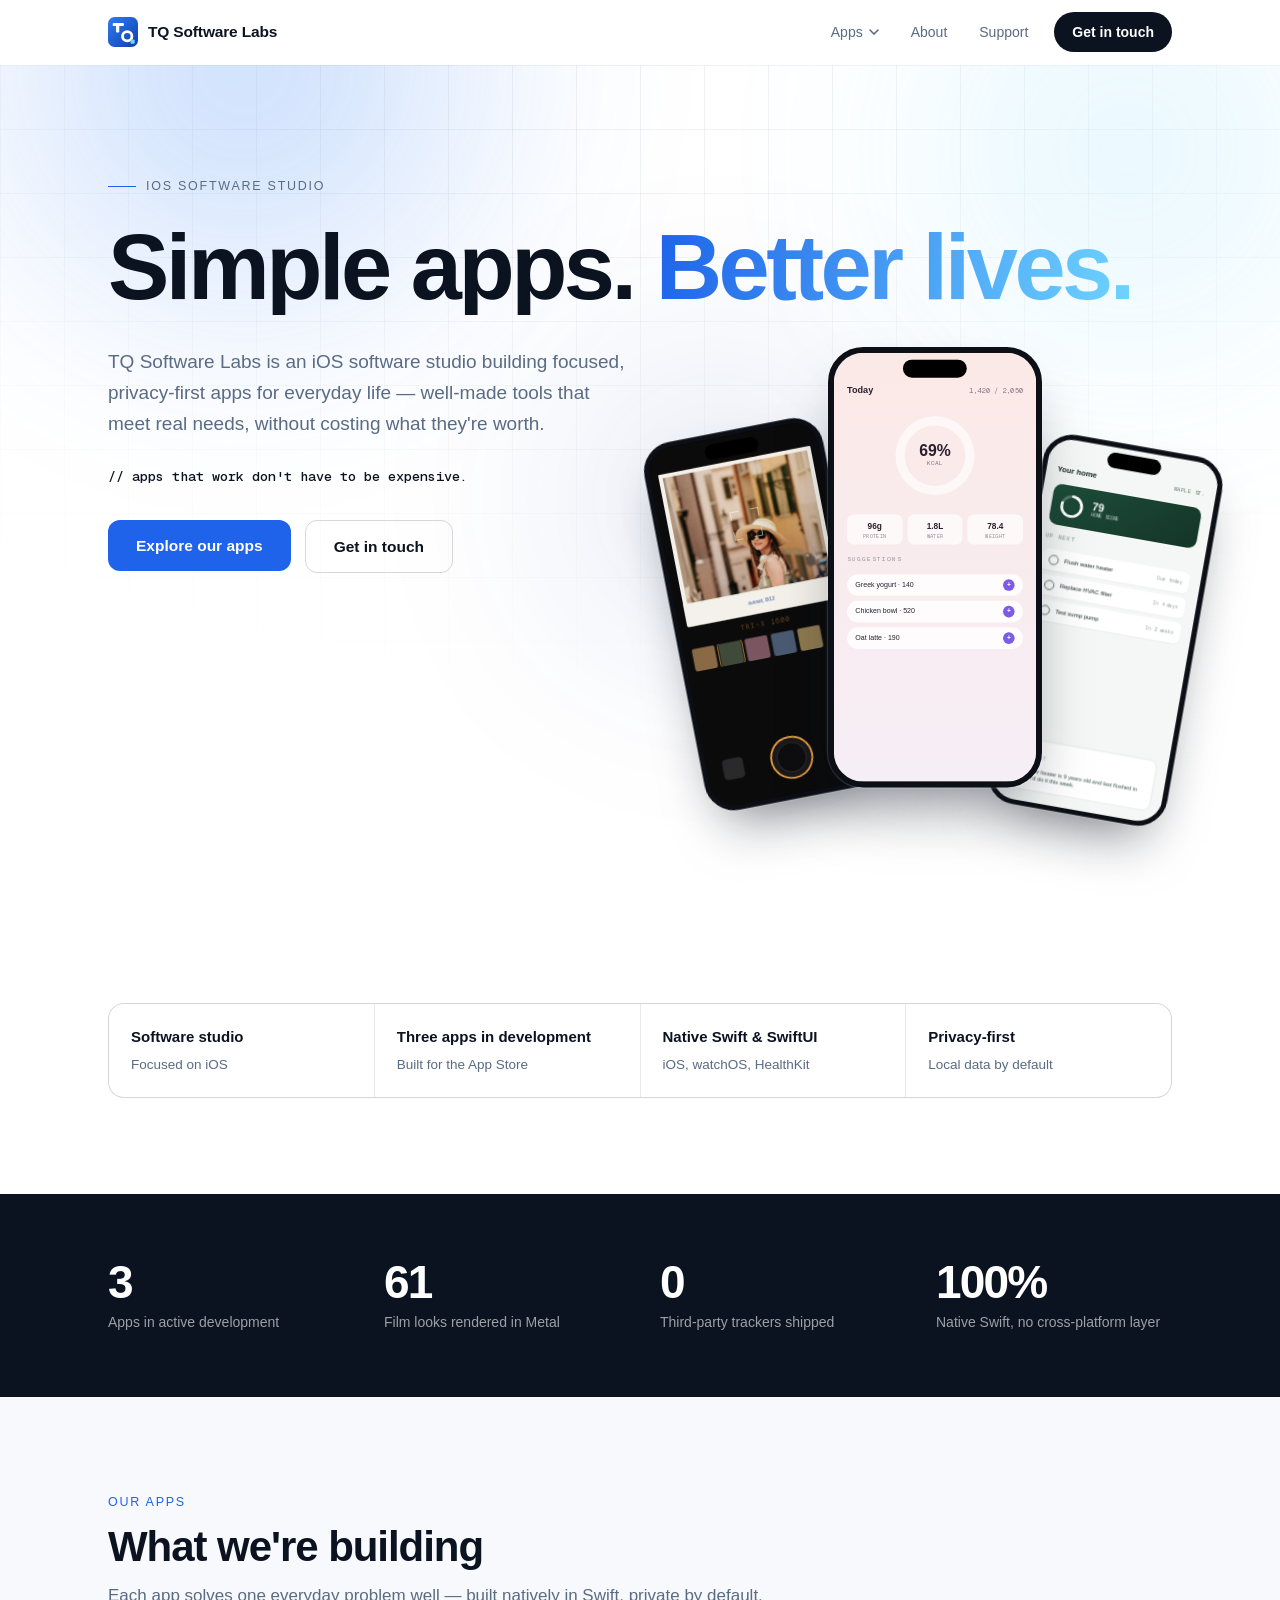
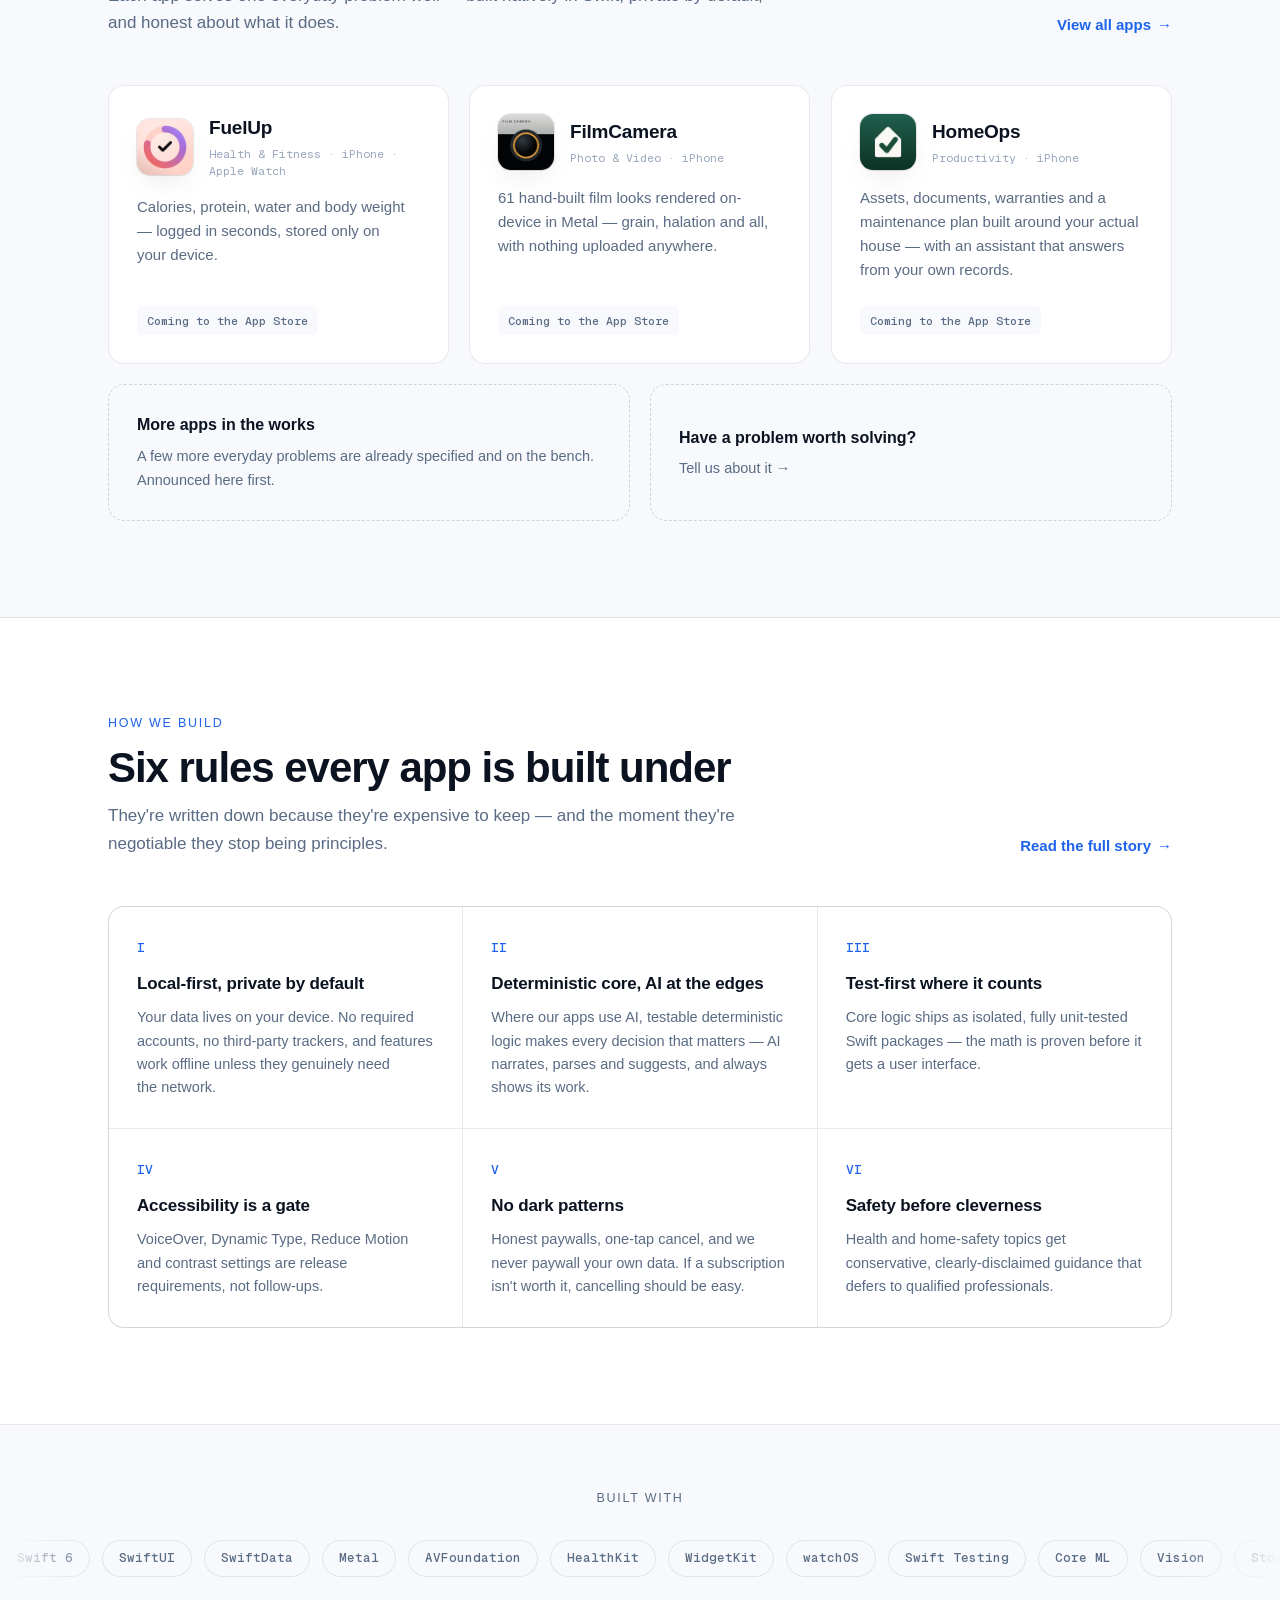
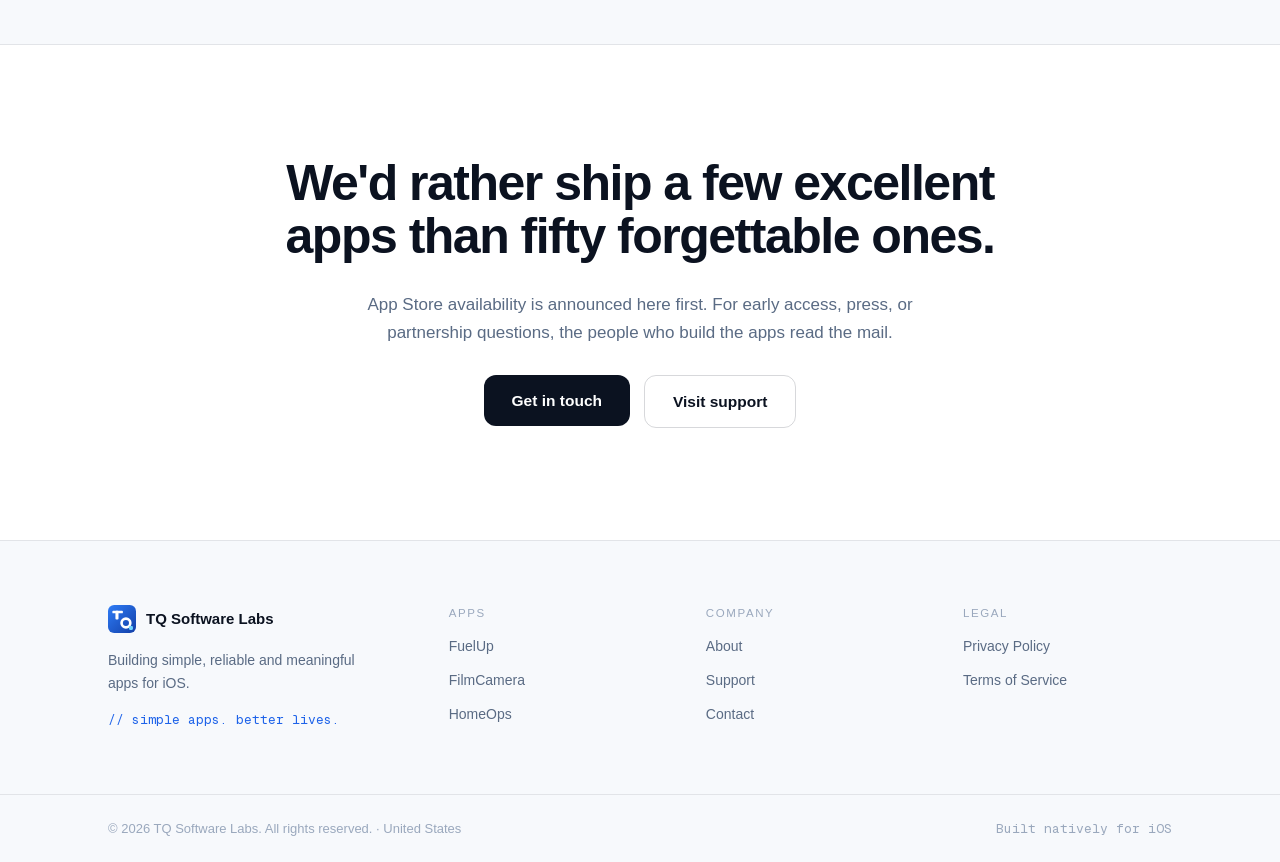
==== commit 1f045ede: "publish: site from 602547f Source: https://github.com/zerophreeze/tq-software-labs-web.git@602547f" ====
--- a/index.html
+++ b/index.html
@@ -1 +1 @@
-<!DOCTYPE html><html lang="en"><head><meta charSet="utf-8"/><meta name="viewport" content="width=device-width, initial-scale=1"/><link rel="preload" href="/_next/static/media/797e433ab948586e-s.p.0r6juujl39pe6.woff2" as="font" crossorigin="" type="font/woff2"/><link rel="preload" href="/_next/static/media/caa3a2e1cccd8315-s.p.0wgildi0cnwt9.woff2" as="font" crossorigin="" type="font/woff2"/><link rel="stylesheet" href="/_next/static/chunks/2vuzuep6-x55r.css" data-precedence="next"/><link rel="preload" as="script" fetchPriority="low" href="/_next/static/chunks/3s6nzrbk-8mnv.js"/><script src="/_next/static/chunks/19mx3mg6lkumu.js" async=""></script><script src="/_next/static/chunks/227kwhsrjlnp4.js" async=""></script><script src="/_next/static/chunks/3tcwyjf3sdyt-.js" async=""></script><script src="/_next/static/chunks/turbopack-193tdqrugw4ny.js" async=""></script><script src="/_next/static/chunks/3p4jdoc74nboj.js" async="" crossorigin=""></script><script src="/_next/static/chunks/3d4t3rfsbg89v.js" async="" crossorigin=""></script><script src="/_next/static/chunks/1h5lwbz188cxp.js" async="" crossorigin=""></script><script src="/_next/static/chunks/21wnu7qa-c886.js" async="" crossorigin=""></script><script src="/_next/static/chunks/1jguk3f55_w_a.js" async="" crossorigin=""></script><title>TQ Software Labs — Simple apps. Better lives.</title><meta name="description" content="TQ Software Labs is an iOS software studio building focused, privacy-first apps for everyday life — well-made tools that meet real needs, without costing what they&#x27;re worth."/><meta name="application-name" content="TQ Software Labs"/><link rel="author" href="https://tqsoftwarelabs.com"/><meta name="author" content="TQ Software Labs"/><meta name="keywords" content="iOS app development,software studio,Swift,SwiftUI,privacy-first apps,FuelUp,FilmCamera,HomeOps,TQ Software Labs"/><meta name="creator" content="TQ Software Labs"/><meta name="publisher" content="TQ Software Labs"/><meta name="robots" content="index, follow"/><link rel="canonical" href="https://tqsoftwarelabs.com/"/><meta property="og:title" content="TQ Software Labs — Simple apps. Better lives."/><meta property="og:description" content="TQ Software Labs is an iOS software studio building focused, privacy-first apps for everyday life — well-made tools that meet real needs, without costing what they&#x27;re worth."/><meta property="og:url" content="https://tqsoftwarelabs.com/"/><meta property="og:site_name" content="TQ Software Labs"/><meta property="og:locale" content="en_US"/><meta property="og:type" content="website"/><meta name="twitter:card" content="summary_large_image"/><meta name="twitter:title" content="TQ Software Labs — Simple apps. Better lives."/><meta name="twitter:description" content="TQ Software Labs is an iOS software studio building focused, privacy-first apps for everyday life — well-made tools that meet real needs, without costing what they&#x27;re worth."/><link rel="icon" href="/favicon.svg"/><link rel="apple-touch-icon" href="/favicon.svg"/><meta name="next-size-adjust" content=""/><script type="application/ld+json">{"@context":"https://schema.org","@type":"Organization","name":"TQ Software Labs","url":"https://tqsoftwarelabs.com","slogan":"Simple apps. Better lives.","description":"TQ Software Labs is an iOS software studio building focused, privacy-first apps for everyday life — well-made tools that meet real needs, without costing what they're worth.","foundingDate":"2026","address":{"@type":"PostalAddress","addressCountry":"US"},"contactPoint":[{"@type":"ContactPoint","contactType":"customer support","email":"support@tqsoftwarelabs.com","availableLanguage":"English"},{"@type":"ContactPoint","contactType":"press","email":"press@tqsoftwarelabs.com"},{"@type":"ContactPoint","contactType":"sales","email":"business@tqsoftwarelabs.com"}],"makesOffer":[{"@type":"Offer","itemOffered":{"@type":"SoftwareApplication","name":"FuelUp","operatingSystem":"iOS","applicationCategory":"Health & Fitness","description":"Calories, protein, water and body weight — logged in seconds, stored only on your device."}},{"@type":"Offer","itemOffered":{"@type":"SoftwareApplication","name":"FilmCamera","operatingSystem":"iOS","applicationCategory":"Photo & Video","description":"61 hand-built film looks rendered on-device in Metal — grain, halation and all, with nothing uploaded anywhere."}},{"@type":"Offer","itemOffered":{"@type":"SoftwareApplication","name":"HomeOps","operatingSystem":"iOS","applicationCategory":"Productivity","description":"Assets, documents, warranties and a maintenance plan built around your actual house — with an assistant that answers from your own records."}}]}</script><script src="/_next/static/chunks/0cz1d0mv5g_q7.js" noModule=""></script></head><body class="geist_db8459eb-module__PZ6jEG__variable geist_mono_8d43a2aa-module__8Li5zG__variable antialiased"><div hidden=""><!--$--><!--/$--></div><a href="#main" class="sr-only focus:not-sr-only focus:fixed focus:left-4 focus:top-4 focus:z-[100] focus:rounded-lg focus:bg-ink focus:px-4 focus:py-2.5 focus:text-sm focus:font-semibold focus:text-bg">Skip to content</a><div class="fixed inset-x-0 top-0 z-40 h-0.5 origin-left bg-brand" aria-hidden="true" style="transform:scaleX(0)"></div><header class="sticky top-0 z-50 border-b transition-[background,border-color,box-shadow] duration-300 border-transparent bg-transparent"><nav class="container-tq flex h-16 items-center justify-between" aria-label="Main"><a class="flex items-center gap-2.5" href="/"><span><svg width="30" height="30" viewBox="0 0 64 64" xmlns="http://www.w3.org/2000/svg" role="img" aria-label="TQ Software Labs"><defs><linearGradient id="tq-lg" x1="0" y1="0" x2="1" y2="1"><stop offset="0" stop-color="#2E7CF6"></stop><stop offset="1" stop-color="#123FA8"></stop></linearGradient></defs><rect width="64" height="64" rx="14" fill="url(#tq-lg)"></rect><rect x="10" y="13" width="24" height="6" rx="2" fill="#fff"></rect><rect x="17" y="13" width="7" height="20" rx="2" fill="#fff"></rect><circle cx="41" cy="41" r="10" fill="none" stroke="#fff" stroke-width="6"></circle><rect x="48" y="48" width="9" height="9" rx="2.5" fill="#6FD4FF"></rect></svg></span><span class="text-[15.5px] font-semibold tracking-[-0.01em]">TQ Software Labs</span></a><div class="hidden items-center gap-1 md:flex"><div class="relative"><a class="flex items-center gap-1.5 rounded-full px-3.5 py-2 text-sm font-medium text-muted transition-colors duration-200 hover:text-ink" href="/apps/">Apps<svg width="10" height="6" viewBox="0 0 10 6" fill="none" aria-hidden="true"><path d="M1 1l4 4 4-4" stroke="currentColor" stroke-width="1.6" stroke-linecap="round"></path></svg></a></div><a class="rounded-full px-3.5 py-2 text-sm font-medium transition-colors duration-200 hover:text-ink text-muted" href="/about/">About</a><a class="rounded-full px-3.5 py-2 text-sm font-medium transition-colors duration-200 hover:text-ink text-muted" href="/support/">Support</a><a class="ml-2 rounded-full bg-ink px-4.5 py-2.5 text-sm font-semibold text-bg transition-colors duration-200 hover:bg-brand" href="/contact/">Get in touch</a></div><div class="flex items-center gap-1 md:hidden"><button type="button" aria-label="Open menu" aria-expanded="false" class="grid size-11 cursor-pointer place-items-center rounded-full text-ink"><svg width="20" height="14" viewBox="0 0 20 14" aria-hidden="true"><rect width="20" height="2" rx="1" fill="currentColor" style="transform-origin:10px 1px 0"></rect><rect y="6" width="20" height="2" rx="1" fill="currentColor"></rect><rect y="12" width="20" height="2" rx="1" fill="currentColor" style="transform-origin:10px 13px 0"></rect></svg></button></div></nav></header><main id="main"><div style="opacity:0;transform:translateY(10px)"><section class="relative overflow-hidden"><div aria-hidden="true" class="pointer-events-none absolute inset-0 -z-10 overflow-hidden" style="opacity:1;transform:none"><div class="rule-grid absolute inset-0 opacity-70 [mask-image:radial-gradient(90%_60%_at_50%_0%,#000,transparent)]"></div><div class="absolute -left-[12%] -top-[35%] size-[62vw] max-w-[820px] rounded-full opacity-[.55] blur-[90px]" style="background:radial-gradient(circle, rgba(46,124,246,.55), transparent 62%);animation:tq-drift 22s ease-in-out infinite"></div><div class="absolute -right-[14%] top-[-22%] size-[52vw] max-w-[720px] rounded-full opacity-45 blur-[100px]" style="background:radial-gradient(circle, rgba(111,212,255,.5), transparent 62%);animation:tq-drift 28s ease-in-out infinite reverse"></div><div class="absolute left-[38%] top-[18%] size-[36vw] max-w-[520px] rounded-full opacity-35 blur-[110px]" style="background:radial-gradient(circle, rgba(18,63,168,.5), transparent 64%);animation:tq-drift 34s ease-in-out infinite"></div></div><div class="container-tq flex flex-col gap-6 pt-20 lg:pt-28"><div style="opacity:0;transform:translateY(10px)"><span class="flex items-center gap-2.5"><span class="h-px w-7 bg-brand"></span><span class="eyebrow ">iOS Software Studio</span></span></div><h1 class="hero-title"><span><span class="inline-block overflow-hidden align-bottom"><span class="inline-block" style="transform:translateY(110%)">Simple<!-- --> </span></span><span class="inline-block overflow-hidden align-bottom"><span class="inline-block" style="transform:translateY(110%)">apps.</span></span></span> <span class="inline-block overflow-hidden align-bottom"><span class="inline-block" style="transform:translateY(110%)"><span class="text-gradient-brand">Better lives.</span></span></span></h1></div><div class="container-tq grid items-start gap-10 pb-24 pt-8 lg:grid-cols-[1.05fr_0.95fr] lg:gap-16"><div class="flex flex-col gap-6"><div style="opacity:0;transform:translateY(14px)"><p class="max-w-[560px] text-[19px] leading-[1.62] text-muted">TQ Software Labs is an iOS software studio building focused, privacy-first apps for everyday life — well-made tools that meet real needs, without costing what they&#x27;re worth.</p></div><div style="opacity:0;transform:translateY(12px)"><span class="font-mono text-[13.5px] font-medium text-ink">// apps that work don&#x27;t have to be expensive.</span></div><div style="opacity:0;transform:translateY(12px)"><div class="mt-2 flex flex-wrap gap-3.5"><span class="inline-block " style="transform:none"><a class="group relative inline-flex items-center gap-2 overflow-hidden rounded-control px-7 py-3.5 text-[15.5px] font-semibold transition-colors duration-200 bg-brand text-white hover:bg-brand-deep" href="/apps/"><span class="relative z-10">Explore our apps</span><span aria-hidden="true" class="absolute inset-y-0 w-1/3 -skew-x-12 bg-white/15 opacity-0 group-hover:opacity-100" style="animation:tq-sheen 0.9s ease-out"></span></a></span><span class="inline-block " style="transform:none"><a class="group relative inline-flex items-center gap-2 overflow-hidden rounded-control px-7 py-3.5 text-[15.5px] font-semibold transition-colors duration-200 border border-line-strong text-ink hover:border-brand hover:text-brand" href="/contact/"><span class="relative z-10">Get in touch</span><span aria-hidden="true" class="absolute inset-y-0 w-1/3 -skew-x-12 bg-white/15 opacity-0 group-hover:opacity-100" style="animation:tq-sheen 0.9s ease-out"></span></a></span></div></div></div><div class="flex justify-center pt-2 sm:hidden" style="opacity:0;transform:translateY(24px)"><div style="width:210px;height:433px"><div style="width:258px;height:531px;transform:scale(0.813953488372093);transform-origin:top left"><div class="relative size-full overflow-hidden border-[7px] border-[#0c0f16] bg-[#0c0f16]" style="border-radius:42.57px;box-shadow:0 0 0 1.5px rgba(255,255,255,.14), 0 40px 80px -30px rgba(11,18,32,.6), inset 0 0 0 1px rgba(0,0,0,.9)"><div class="relative size-full overflow-hidden" style="border-radius:30.959999999999997px"><div class="flex size-full flex-col gap-3 bg-gradient-to-b from-[#FBE9E6] to-[#F6EEF6] p-4 pt-9"><div class="flex items-baseline justify-between"><span class="text-[11px] font-semibold text-[#2A1F2E]">Today</span><span class="font-mono text-[8.5px] text-[#8b7d8e]">1,420 / 2,050</span></div><div class="relative mx-auto grid place-items-center"><svg width="118" height="118" viewBox="0 0 118 118" aria-hidden="true"><defs><linearGradient id="fu-ring" x1="0" y1="1" x2="1" y2="0"><stop offset="0" stop-color="#E0566A"></stop><stop offset="1" stop-color="#8A6BE8"></stop></linearGradient></defs><circle cx="59" cy="59" r="42" fill="none" stroke="#fff" stroke-opacity=".65" stroke-width="11"></circle><circle cx="59" cy="59" r="42" fill="none" stroke="url(#fu-ring)" stroke-width="11" stroke-linecap="round" transform="rotate(-90 59 59)" stroke-dasharray="263.89378290154264" stroke-dashoffset="263.89378290154264"></circle></svg><div class="absolute grid place-items-center"><span class="text-[19px] font-bold leading-none text-[#2A1F2E]">69%</span><span class="font-mono text-[7.5px] text-[#8b7d8e]">KCAL</span></div></div><div class="grid grid-cols-3 gap-1.5"><div class="rounded-lg bg-white/70 px-1.5 py-1.5 text-center"><div class="text-[10px] font-semibold text-[#2A1F2E]">96g</div><div class="font-mono text-[6.5px] text-[#9c8fa0]">PROTEIN</div></div><div class="rounded-lg bg-white/70 px-1.5 py-1.5 text-center"><div class="text-[10px] font-semibold text-[#2A1F2E]">1.8L</div><div class="font-mono text-[6.5px] text-[#9c8fa0]">WATER</div></div><div class="rounded-lg bg-white/70 px-1.5 py-1.5 text-center"><div class="text-[10px] font-semibold text-[#2A1F2E]">78.4</div><div class="font-mono text-[6.5px] text-[#9c8fa0]">WEIGHT</div></div></div><span class="font-mono text-[7.5px] tracking-[.14em] text-[#9c8fa0]">SUGGESTIONS</span><div class="flex flex-col gap-1.5"><div class="flex items-center justify-between rounded-full bg-white/85 px-2.5 py-1.5" style="opacity:0;transform:translateX(-8px)"><span class="text-[8.5px] font-medium text-[#2A1F2E]">Greek yogurt · 140</span><span class="grid size-3.5 place-items-center rounded-full text-[8px] font-bold text-white" style="background:#7C5CE6">+</span></div><div class="flex items-center justify-between rounded-full bg-white/85 px-2.5 py-1.5" style="opacity:0;transform:translateX(-8px)"><span class="text-[8.5px] font-medium text-[#2A1F2E]">Chicken bowl · 520</span><span class="grid size-3.5 place-items-center rounded-full text-[8px] font-bold text-white" style="background:#7C5CE6">+</span></div><div class="flex items-center justify-between rounded-full bg-white/85 px-2.5 py-1.5" style="opacity:0;transform:translateX(-8px)"><span class="text-[8.5px] font-medium text-[#2A1F2E]">Oat latte · 190</span><span class="grid size-3.5 place-items-center rounded-full text-[8px] font-bold text-white" style="background:#7C5CE6">+</span></div></div></div></div><div class="absolute left-1/2 top-2 -translate-x-1/2 rounded-full bg-black" style="width:77.39999999999999px;height:21.930000000000003px" aria-hidden="true"></div></div></div></div></div><div class="hidden justify-center pt-4 sm:flex lg:hidden" style="opacity:0;transform:translateY(24px)"><div class="flex items-start justify-center gap-3"><div class="rotate-[-7deg]"><div style="width:148px;height:305px" aria-hidden="true"><div style="width:258px;height:531px;transform:scale(0.5736434108527132);transform-origin:top left"><div class="relative size-full overflow-hidden border-[7px] border-[#0c0f16] bg-[#0c0f16]" style="border-radius:42.57px;box-shadow:0 0 0 1.5px rgba(255,255,255,.14), 0 40px 80px -30px rgba(11,18,32,.6), inset 0 0 0 1px rgba(0,0,0,.9)"><div class="relative size-full overflow-hidden" style="border-radius:30.959999999999997px"><div class="relative flex size-full flex-col bg-[#0b0b0c] pt-9"><div class="relative mx-3 aspect-square overflow-hidden rounded-[3px] bg-[#15120e]"><img alt="A frame shot in FilmCamera — a woman in a sun hat on a pastel Italian street" loading="lazy" decoding="async" data-nimg="fill" class="object-cover" style="position:absolute;height:100%;width:100%;left:0;top:0;right:0;bottom:0;object-position:56% 44%;color:transparent" src="/apps/film-street.jpg"/><div class="absolute inset-0" style="opacity:0"><img alt="" loading="lazy" decoding="async" data-nimg="fill" class="object-cover" style="position:absolute;height:100%;width:100%;left:0;top:0;right:0;bottom:0;object-position:52% 46%;color:transparent" src="/apps/film-chalet.jpg"/></div><div class="absolute inset-0 mix-blend-soft-light opacity-70" style="background:radial-gradient(70% 55% at 62% 24%, rgba(255,206,140,.8), rgba(70,45,20,.35) 72%)" aria-hidden="true"></div><div class="absolute inset-0 opacity-[.22] mix-blend-overlay" style="background-image:url(&quot;data:image/svg+xml,%3Csvg xmlns=&#x27;http://www.w3.org/2000/svg&#x27; width=&#x27;80&#x27; height=&#x27;80&#x27;%3E%3Cfilter id=&#x27;n&#x27;%3E%3CfeTurbulence type=&#x27;fractalNoise&#x27; baseFrequency=&#x27;.85&#x27; numOctaves=&#x27;3&#x27;/%3E%3C/filter%3E%3Crect width=&#x27;80&#x27; height=&#x27;80&#x27; filter=&#x27;url(%23n)&#x27; opacity=&#x27;.55&#x27;/%3E%3C/svg%3E&quot;)" aria-hidden="true"></div><div class="absolute inset-0 ring-[6px] ring-inset ring-[#f4f1ea]" aria-hidden="true"></div><div class="absolute inset-x-0 bottom-0 flex h-[15%] items-center justify-center bg-[#f4f1ea]"><span class="text-[7px] italic text-[#2b4b9c]">sunset, 8/13</span></div><div class="absolute left-1/2 top-[42%] size-9 -translate-x-1/2 -translate-y-1/2" aria-hidden="true"><div class="size-full border border-white/70" style="clip-path:polygon(0 0,30% 0,30% 8%,8% 8%,8% 30%,0 30%,0 70%,8% 70%,8% 92%,30% 92%,30% 100%,70% 100%,70% 92%,92% 92%,92% 70%,100% 70%,100% 30%,92% 30%,92% 8%,70% 8%,70% 0,100% 0,100% 100%,0 100%)"></div></div></div><div class="relative mt-2.5 h-4 text-center"><span class="absolute inset-x-0 font-mono text-[9px] tracking-[.22em]" style="color:#F0A43C;opacity:0">PORTRA 400</span><span class="absolute inset-x-0 font-mono text-[9px] tracking-[.22em]" style="color:#F0A43C;opacity:0">TRI-X 1600</span><span class="absolute inset-x-0 font-mono text-[9px] tracking-[.22em]" style="color:#F0A43C;opacity:0">GOLD 200</span><span class="absolute inset-x-0 font-mono text-[9px] tracking-[.22em]" style="color:#F0A43C;opacity:0">EKTAR 100</span></div><div class="mt-1.5 flex gap-1.5 overflow-hidden px-3"><div class="size-8 shrink-0 rounded-[3px]" style="background:#8a6a45;outline:1px solid rgba(255,255,255,.14);outline-offset:0"></div><div class="size-8 shrink-0 rounded-[3px]" style="background:#3f4a3a;outline:1.5px solid #F0A43C;outline-offset:1.5px"></div><div class="size-8 shrink-0 rounded-[3px]" style="background:#7b5560;outline:1px solid rgba(255,255,255,.14);outline-offset:0"></div><div class="size-8 shrink-0 rounded-[3px]" style="background:#4a5a72;outline:1px solid rgba(255,255,255,.14);outline-offset:0"></div><div class="size-8 shrink-0 rounded-[3px]" style="background:#8f7a4e;outline:1px solid rgba(255,255,255,.14);outline-offset:0"></div></div><div class="mt-auto flex items-center justify-between px-6 pb-6"><div class="size-7 rounded-[5px] bg-[#2a2a2c] ring-1 ring-white/10"></div><div class="grid size-14 place-items-center rounded-full" style="background:#1a1a1c;box-shadow:0 0 0 2.5px #F0A43C"><div class="size-10 rounded-full bg-[#0e0e10] ring-1 ring-white/10"></div></div><div class="grid size-7 place-items-center rounded-[5px] bg-[#2a2a2c] font-mono text-[7px] text-white/70 ring-1 ring-white/10">3:2</div></div></div></div><div class="absolute left-1/2 top-2 -translate-x-1/2 rounded-full bg-black" style="width:77.39999999999999px;height:21.930000000000003px" aria-hidden="true"></div></div></div></div></div><div style="width:176px;height:363px" aria-hidden="true"><div style="width:258px;height:531px;transform:scale(0.6821705426356589);transform-origin:top left"><div class="relative size-full overflow-hidden border-[7px] border-[#0c0f16] bg-[#0c0f16]" style="border-radius:42.57px;box-shadow:0 0 0 1.5px rgba(255,255,255,.14), 0 40px 80px -30px rgba(11,18,32,.6), inset 0 0 0 1px rgba(0,0,0,.9)"><div class="relative size-full overflow-hidden" style="border-radius:30.959999999999997px"><div class="flex size-full flex-col gap-3 bg-gradient-to-b from-[#FBE9E6] to-[#F6EEF6] p-4 pt-9"><div class="flex items-baseline justify-between"><span class="text-[11px] font-semibold text-[#2A1F2E]">Today</span><span class="font-mono text-[8.5px] text-[#8b7d8e]">1,420 / 2,050</span></div><div class="relative mx-auto grid place-items-center"><svg width="118" height="118" viewBox="0 0 118 118" aria-hidden="true"><defs><linearGradient id="fu-ring" x1="0" y1="1" x2="1" y2="0"><stop offset="0" stop-color="#E0566A"></stop><stop offset="1" stop-color="#8A6BE8"></stop></linearGradient></defs><circle cx="59" cy="59" r="42" fill="none" stroke="#fff" stroke-opacity=".65" stroke-width="11"></circle><circle cx="59" cy="59" r="42" fill="none" stroke="url(#fu-ring)" stroke-width="11" stroke-linecap="round" transform="rotate(-90 59 59)" stroke-dasharray="263.89378290154264" stroke-dashoffset="263.89378290154264"></circle></svg><div class="absolute grid place-items-center"><span class="text-[19px] font-bold leading-none text-[#2A1F2E]">69%</span><span class="font-mono text-[7.5px] text-[#8b7d8e]">KCAL</span></div></div><div class="grid grid-cols-3 gap-1.5"><div class="rounded-lg bg-white/70 px-1.5 py-1.5 text-center"><div class="text-[10px] font-semibold text-[#2A1F2E]">96g</div><div class="font-mono text-[6.5px] text-[#9c8fa0]">PROTEIN</div></div><div class="rounded-lg bg-white/70 px-1.5 py-1.5 text-center"><div class="text-[10px] font-semibold text-[#2A1F2E]">1.8L</div><div class="font-mono text-[6.5px] text-[#9c8fa0]">WATER</div></div><div class="rounded-lg bg-white/70 px-1.5 py-1.5 text-center"><div class="text-[10px] font-semibold text-[#2A1F2E]">78.4</div><div class="font-mono text-[6.5px] text-[#9c8fa0]">WEIGHT</div></div></div><span class="font-mono text-[7.5px] tracking-[.14em] text-[#9c8fa0]">SUGGESTIONS</span><div class="flex flex-col gap-1.5"><div class="flex items-center justify-between rounded-full bg-white/85 px-2.5 py-1.5" style="opacity:0;transform:translateX(-8px)"><span class="text-[8.5px] font-medium text-[#2A1F2E]">Greek yogurt · 140</span><span class="grid size-3.5 place-items-center rounded-full text-[8px] font-bold text-white" style="background:#7C5CE6">+</span></div><div class="flex items-center justify-between rounded-full bg-white/85 px-2.5 py-1.5" style="opacity:0;transform:translateX(-8px)"><span class="text-[8.5px] font-medium text-[#2A1F2E]">Chicken bowl · 520</span><span class="grid size-3.5 place-items-center rounded-full text-[8px] font-bold text-white" style="background:#7C5CE6">+</span></div><div class="flex items-center justify-between rounded-full bg-white/85 px-2.5 py-1.5" style="opacity:0;transform:translateX(-8px)"><span class="text-[8.5px] font-medium text-[#2A1F2E]">Oat latte · 190</span><span class="grid size-3.5 place-items-center rounded-full text-[8px] font-bold text-white" style="background:#7C5CE6">+</span></div></div></div></div><div class="absolute left-1/2 top-2 -translate-x-1/2 rounded-full bg-black" style="width:77.39999999999999px;height:21.930000000000003px" aria-hidden="true"></div></div></div></div><div class="rotate-[7deg]"><div style="width:148px;height:305px" aria-hidden="true"><div style="width:258px;height:531px;transform:scale(0.5736434108527132);transform-origin:top left"><div class="relative size-full overflow-hidden border-[7px] border-[#0c0f16] bg-[#0c0f16]" style="border-radius:42.57px;box-shadow:0 0 0 1.5px rgba(255,255,255,.14), 0 40px 80px -30px rgba(11,18,32,.6), inset 0 0 0 1px rgba(0,0,0,.9)"><div class="relative size-full overflow-hidden" style="border-radius:30.959999999999997px"><div class="flex size-full flex-col gap-3 bg-[#F4F7F5] p-4 pt-9"><div class="flex items-center justify-between"><span class="text-[11px] font-semibold text-[#12261F]">Your home</span><span class="font-mono text-[8px] text-[#6d8479]">MAPLE ST.</span></div><div class="flex items-center gap-3 rounded-xl p-3 text-white" style="background:linear-gradient(140deg, #1E4D3B, #143528)"><svg width="34" height="34" viewBox="0 0 36 36" aria-hidden="true"><circle cx="18" cy="18" r="15" fill="none" stroke="rgba(255,255,255,.24)" stroke-width="4"></circle><circle cx="18" cy="18" r="15" fill="none" stroke="#fff" stroke-width="4" stroke-linecap="round" transform="rotate(-90 18 18)" stroke-dasharray="94" stroke-dashoffset="94"></circle></svg><div class="flex flex-col"><span class="text-[15px] font-bold leading-none">79</span><span class="font-mono text-[7px] opacity-80">HOME SCORE</span></div></div><span class="font-mono text-[7.5px] tracking-[.14em] text-[#6d8479]">UP NEXT</span><div class="flex flex-col gap-1.5"><div class="flex items-center gap-2 rounded-lg bg-white px-2.5 py-2 shadow-[0_1px_2px_rgba(18,38,31,.06)]"><span class="grid size-3.5 shrink-0 place-items-center rounded-full border" style="border-color:#1E4D3B"><svg width="7" height="7" viewBox="0 0 10 10" aria-hidden="true"><path d="M1 5.2l2.6 2.6L9 2.4" stroke="#fff" stroke-width="2" fill="none" stroke-linecap="round" stroke-linejoin="round"></path></svg></span><span class="flex-1 text-[8.5px] font-medium text-[#12261F]">Flush water heater</span><span class="font-mono text-[6.5px] text-[#8ba396]">Due today</span></div><div class="flex items-center gap-2 rounded-lg bg-white px-2.5 py-2 shadow-[0_1px_2px_rgba(18,38,31,.06)]"><span class="grid size-3.5 shrink-0 place-items-center rounded-full border" style="border-color:#1E4D3B"><svg width="7" height="7" viewBox="0 0 10 10" aria-hidden="true"><path d="M1 5.2l2.6 2.6L9 2.4" stroke="#fff" stroke-width="2" fill="none" stroke-linecap="round" stroke-linejoin="round"></path></svg></span><span class="flex-1 text-[8.5px] font-medium text-[#12261F]">Replace HVAC filter</span><span class="font-mono text-[6.5px] text-[#8ba396]">In 4 days</span></div><div class="flex items-center gap-2 rounded-lg bg-white px-2.5 py-2 shadow-[0_1px_2px_rgba(18,38,31,.06)]"><span class="grid size-3.5 shrink-0 place-items-center rounded-full border" style="border-color:#1E4D3B"><svg width="7" height="7" viewBox="0 0 10 10" aria-hidden="true"><path d="M1 5.2l2.6 2.6L9 2.4" stroke="#fff" stroke-width="2" fill="none" stroke-linecap="round" stroke-linejoin="round"></path></svg></span><span class="flex-1 text-[8.5px] font-medium text-[#12261F]">Test sump pump</span><span class="font-mono text-[6.5px] text-[#8ba396]">In 2 weeks</span></div></div><div class="mt-auto rounded-xl border border-[#dbe6e0] bg-white p-2.5"><span class="font-mono text-[6.5px] tracking-[.14em] text-[#8ba396]">ASSISTANT</span><p class="mt-1 text-[8px] leading-[1.45] text-[#3a5449]">Your water heater is 9 years old and last flushed in March. I&#x27;d do it this week.</p></div></div></div><div class="absolute left-1/2 top-2 -translate-x-1/2 rounded-full bg-black" style="width:77.39999999999999px;height:21.930000000000003px" aria-hidden="true"></div></div></div></div></div></div></div><div class="hidden justify-center lg:flex" style="opacity:0;transform:translateY(30px)"><div class="relative h-[560px] w-full max-w-[520px]"><div class="absolute -left-6 top-20 z-10 rotate-[-11deg] transition-transform duration-500 hover:rotate-[-6deg]"><div style="width:182px;height:375px" aria-hidden="true"><div style="width:258px;height:531px;transform:scale(0.7054263565891473);transform-origin:top left"><div class="relative size-full overflow-hidden border-[7px] border-[#0c0f16] bg-[#0c0f16]" style="border-radius:42.57px;box-shadow:0 0 0 1.5px rgba(255,255,255,.14), 0 40px 80px -30px rgba(11,18,32,.6), inset 0 0 0 1px rgba(0,0,0,.9)"><div class="relative size-full overflow-hidden" style="border-radius:30.959999999999997px"><div class="relative flex size-full flex-col bg-[#0b0b0c] pt-9"><div class="relative mx-3 aspect-square overflow-hidden rounded-[3px] bg-[#15120e]"><img alt="A frame shot in FilmCamera — a woman in a sun hat on a pastel Italian street" loading="lazy" decoding="async" data-nimg="fill" class="object-cover" style="position:absolute;height:100%;width:100%;left:0;top:0;right:0;bottom:0;object-position:56% 44%;color:transparent" src="/apps/film-street.jpg"/><div class="absolute inset-0" style="opacity:0"><img alt="" loading="lazy" decoding="async" data-nimg="fill" class="object-cover" style="position:absolute;height:100%;width:100%;left:0;top:0;right:0;bottom:0;object-position:52% 46%;color:transparent" src="/apps/film-chalet.jpg"/></div><div class="absolute inset-0 mix-blend-soft-light opacity-70" style="background:radial-gradient(70% 55% at 62% 24%, rgba(255,206,140,.8), rgba(70,45,20,.35) 72%)" aria-hidden="true"></div><div class="absolute inset-0 opacity-[.22] mix-blend-overlay" style="background-image:url(&quot;data:image/svg+xml,%3Csvg xmlns=&#x27;http://www.w3.org/2000/svg&#x27; width=&#x27;80&#x27; height=&#x27;80&#x27;%3E%3Cfilter id=&#x27;n&#x27;%3E%3CfeTurbulence type=&#x27;fractalNoise&#x27; baseFrequency=&#x27;.85&#x27; numOctaves=&#x27;3&#x27;/%3E%3C/filter%3E%3Crect width=&#x27;80&#x27; height=&#x27;80&#x27; filter=&#x27;url(%23n)&#x27; opacity=&#x27;.55&#x27;/%3E%3C/svg%3E&quot;)" aria-hidden="true"></div><div class="absolute inset-0 ring-[6px] ring-inset ring-[#f4f1ea]" aria-hidden="true"></div><div class="absolute inset-x-0 bottom-0 flex h-[15%] items-center justify-center bg-[#f4f1ea]"><span class="text-[7px] italic text-[#2b4b9c]">sunset, 8/13</span></div><div class="absolute left-1/2 top-[42%] size-9 -translate-x-1/2 -translate-y-1/2" aria-hidden="true"><div class="size-full border border-white/70" style="clip-path:polygon(0 0,30% 0,30% 8%,8% 8%,8% 30%,0 30%,0 70%,8% 70%,8% 92%,30% 92%,30% 100%,70% 100%,70% 92%,92% 92%,92% 70%,100% 70%,100% 30%,92% 30%,92% 8%,70% 8%,70% 0,100% 0,100% 100%,0 100%)"></div></div></div><div class="relative mt-2.5 h-4 text-center"><span class="absolute inset-x-0 font-mono text-[9px] tracking-[.22em]" style="color:#F0A43C;opacity:0">PORTRA 400</span><span class="absolute inset-x-0 font-mono text-[9px] tracking-[.22em]" style="color:#F0A43C;opacity:0">TRI-X 1600</span><span class="absolute inset-x-0 font-mono text-[9px] tracking-[.22em]" style="color:#F0A43C;opacity:0">GOLD 200</span><span class="absolute inset-x-0 font-mono text-[9px] tracking-[.22em]" style="color:#F0A43C;opacity:0">EKTAR 100</span></div><div class="mt-1.5 flex gap-1.5 overflow-hidden px-3"><div class="size-8 shrink-0 rounded-[3px]" style="background:#8a6a45;outline:1px solid rgba(255,255,255,.14);outline-offset:0"></div><div class="size-8 shrink-0 rounded-[3px]" style="background:#3f4a3a;outline:1.5px solid #F0A43C;outline-offset:1.5px"></div><div class="size-8 shrink-0 rounded-[3px]" style="background:#7b5560;outline:1px solid rgba(255,255,255,.14);outline-offset:0"></div><div class="size-8 shrink-0 rounded-[3px]" style="background:#4a5a72;outline:1px solid rgba(255,255,255,.14);outline-offset:0"></div><div class="size-8 shrink-0 rounded-[3px]" style="background:#8f7a4e;outline:1px solid rgba(255,255,255,.14);outline-offset:0"></div></div><div class="mt-auto flex items-center justify-between px-6 pb-6"><div class="size-7 rounded-[5px] bg-[#2a2a2c] ring-1 ring-white/10"></div><div class="grid size-14 place-items-center rounded-full" style="background:#1a1a1c;box-shadow:0 0 0 2.5px #F0A43C"><div class="size-10 rounded-full bg-[#0e0e10] ring-1 ring-white/10"></div></div><div class="grid size-7 place-items-center rounded-[5px] bg-[#2a2a2c] font-mono text-[7px] text-white/70 ring-1 ring-white/10">3:2</div></div></div></div><div class="absolute left-1/2 top-2 -translate-x-1/2 rounded-full bg-black" style="width:77.39999999999999px;height:21.930000000000003px" aria-hidden="true"></div></div></div></div></div><div class="absolute -right-6 top-24 z-10 rotate-[10deg] transition-transform duration-500 hover:rotate-[5deg]"><div style="width:182px;height:375px" aria-hidden="true"><div style="width:258px;height:531px;transform:scale(0.7054263565891473);transform-origin:top left"><div class="relative size-full overflow-hidden border-[7px] border-[#0c0f16] bg-[#0c0f16]" style="border-radius:42.57px;box-shadow:0 0 0 1.5px rgba(255,255,255,.14), 0 40px 80px -30px rgba(11,18,32,.6), inset 0 0 0 1px rgba(0,0,0,.9)"><div class="relative size-full overflow-hidden" style="border-radius:30.959999999999997px"><div class="flex size-full flex-col gap-3 bg-[#F4F7F5] p-4 pt-9"><div class="flex items-center justify-between"><span class="text-[11px] font-semibold text-[#12261F]">Your home</span><span class="font-mono text-[8px] text-[#6d8479]">MAPLE ST.</span></div><div class="flex items-center gap-3 rounded-xl p-3 text-white" style="background:linear-gradient(140deg, #1E4D3B, #143528)"><svg width="34" height="34" viewBox="0 0 36 36" aria-hidden="true"><circle cx="18" cy="18" r="15" fill="none" stroke="rgba(255,255,255,.24)" stroke-width="4"></circle><circle cx="18" cy="18" r="15" fill="none" stroke="#fff" stroke-width="4" stroke-linecap="round" transform="rotate(-90 18 18)" stroke-dasharray="94" stroke-dashoffset="94"></circle></svg><div class="flex flex-col"><span class="text-[15px] font-bold leading-none">79</span><span class="font-mono text-[7px] opacity-80">HOME SCORE</span></div></div><span class="font-mono text-[7.5px] tracking-[.14em] text-[#6d8479]">UP NEXT</span><div class="flex flex-col gap-1.5"><div class="flex items-center gap-2 rounded-lg bg-white px-2.5 py-2 shadow-[0_1px_2px_rgba(18,38,31,.06)]"><span class="grid size-3.5 shrink-0 place-items-center rounded-full border" style="border-color:#1E4D3B"><svg width="7" height="7" viewBox="0 0 10 10" aria-hidden="true"><path d="M1 5.2l2.6 2.6L9 2.4" stroke="#fff" stroke-width="2" fill="none" stroke-linecap="round" stroke-linejoin="round"></path></svg></span><span class="flex-1 text-[8.5px] font-medium text-[#12261F]">Flush water heater</span><span class="font-mono text-[6.5px] text-[#8ba396]">Due today</span></div><div class="flex items-center gap-2 rounded-lg bg-white px-2.5 py-2 shadow-[0_1px_2px_rgba(18,38,31,.06)]"><span class="grid size-3.5 shrink-0 place-items-center rounded-full border" style="border-color:#1E4D3B"><svg width="7" height="7" viewBox="0 0 10 10" aria-hidden="true"><path d="M1 5.2l2.6 2.6L9 2.4" stroke="#fff" stroke-width="2" fill="none" stroke-linecap="round" stroke-linejoin="round"></path></svg></span><span class="flex-1 text-[8.5px] font-medium text-[#12261F]">Replace HVAC filter</span><span class="font-mono text-[6.5px] text-[#8ba396]">In 4 days</span></div><div class="flex items-center gap-2 rounded-lg bg-white px-2.5 py-2 shadow-[0_1px_2px_rgba(18,38,31,.06)]"><span class="grid size-3.5 shrink-0 place-items-center rounded-full border" style="border-color:#1E4D3B"><svg width="7" height="7" viewBox="0 0 10 10" aria-hidden="true"><path d="M1 5.2l2.6 2.6L9 2.4" stroke="#fff" stroke-width="2" fill="none" stroke-linecap="round" stroke-linejoin="round"></path></svg></span><span class="flex-1 text-[8.5px] font-medium text-[#12261F]">Test sump pump</span><span class="font-mono text-[6.5px] text-[#8ba396]">In 2 weeks</span></div></div><div class="mt-auto rounded-xl border border-[#dbe6e0] bg-white p-2.5"><span class="font-mono text-[6.5px] tracking-[.14em] text-[#8ba396]">ASSISTANT</span><p class="mt-1 text-[8px] leading-[1.45] text-[#3a5449]">Your water heater is 9 years old and last flushed in March. I&#x27;d do it this week.</p></div></div></div><div class="absolute left-1/2 top-2 -translate-x-1/2 rounded-full bg-black" style="width:77.39999999999999px;height:21.930000000000003px" aria-hidden="true"></div></div></div></div></div><div class="absolute left-1/2 top-0 z-20 -translate-x-1/2 transition-transform duration-500 hover:-translate-y-2"><div style="width:214px;height:441px"><div style="width:258px;height:531px;transform:scale(0.8294573643410853);transform-origin:top left"><div class="relative size-full overflow-hidden border-[7px] border-[#0c0f16] bg-[#0c0f16]" style="border-radius:42.57px;box-shadow:0 0 0 1.5px rgba(255,255,255,.14), 0 40px 80px -30px rgba(11,18,32,.6), inset 0 0 0 1px rgba(0,0,0,.9)"><div class="relative size-full overflow-hidden" style="border-radius:30.959999999999997px"><div class="flex size-full flex-col gap-3 bg-gradient-to-b from-[#FBE9E6] to-[#F6EEF6] p-4 pt-9"><div class="flex items-baseline justify-between"><span class="text-[11px] font-semibold text-[#2A1F2E]">Today</span><span class="font-mono text-[8.5px] text-[#8b7d8e]">1,420 / 2,050</span></div><div class="relative mx-auto grid place-items-center"><svg width="118" height="118" viewBox="0 0 118 118" aria-hidden="true"><defs><linearGradient id="fu-ring" x1="0" y1="1" x2="1" y2="0"><stop offset="0" stop-color="#E0566A"></stop><stop offset="1" stop-color="#8A6BE8"></stop></linearGradient></defs><circle cx="59" cy="59" r="42" fill="none" stroke="#fff" stroke-opacity=".65" stroke-width="11"></circle><circle cx="59" cy="59" r="42" fill="none" stroke="url(#fu-ring)" stroke-width="11" stroke-linecap="round" transform="rotate(-90 59 59)" stroke-dasharray="263.89378290154264" stroke-dashoffset="263.89378290154264"></circle></svg><div class="absolute grid place-items-center"><span class="text-[19px] font-bold leading-none text-[#2A1F2E]">69%</span><span class="font-mono text-[7.5px] text-[#8b7d8e]">KCAL</span></div></div><div class="grid grid-cols-3 gap-1.5"><div class="rounded-lg bg-white/70 px-1.5 py-1.5 text-center"><div class="text-[10px] font-semibold text-[#2A1F2E]">96g</div><div class="font-mono text-[6.5px] text-[#9c8fa0]">PROTEIN</div></div><div class="rounded-lg bg-white/70 px-1.5 py-1.5 text-center"><div class="text-[10px] font-semibold text-[#2A1F2E]">1.8L</div><div class="font-mono text-[6.5px] text-[#9c8fa0]">WATER</div></div><div class="rounded-lg bg-white/70 px-1.5 py-1.5 text-center"><div class="text-[10px] font-semibold text-[#2A1F2E]">78.4</div><div class="font-mono text-[6.5px] text-[#9c8fa0]">WEIGHT</div></div></div><span class="font-mono text-[7.5px] tracking-[.14em] text-[#9c8fa0]">SUGGESTIONS</span><div class="flex flex-col gap-1.5"><div class="flex items-center justify-between rounded-full bg-white/85 px-2.5 py-1.5" style="opacity:0;transform:translateX(-8px)"><span class="text-[8.5px] font-medium text-[#2A1F2E]">Greek yogurt · 140</span><span class="grid size-3.5 place-items-center rounded-full text-[8px] font-bold text-white" style="background:#7C5CE6">+</span></div><div class="flex items-center justify-between rounded-full bg-white/85 px-2.5 py-1.5" style="opacity:0;transform:translateX(-8px)"><span class="text-[8.5px] font-medium text-[#2A1F2E]">Chicken bowl · 520</span><span class="grid size-3.5 place-items-center rounded-full text-[8px] font-bold text-white" style="background:#7C5CE6">+</span></div><div class="flex items-center justify-between rounded-full bg-white/85 px-2.5 py-1.5" style="opacity:0;transform:translateX(-8px)"><span class="text-[8.5px] font-medium text-[#2A1F2E]">Oat latte · 190</span><span class="grid size-3.5 place-items-center rounded-full text-[8px] font-bold text-white" style="background:#7C5CE6">+</span></div></div></div></div><div class="absolute left-1/2 top-2 -translate-x-1/2 rounded-full bg-black" style="width:77.39999999999999px;height:21.930000000000003px" aria-hidden="true"></div></div></div></div></div></div></div></div><div class="container-tq pb-24"><div class="grid gap-px overflow-hidden rounded-card border border-line bg-line sm:grid-cols-2 lg:grid-cols-4"><div class="flex flex-col gap-1.5 bg-bg p-5.5" style="opacity:0;transform:translateY(20px)"><span class="text-[15px] font-semibold">Software studio</span><span class="text-[13.5px] text-muted">Focused on iOS</span></div><div class="flex flex-col gap-1.5 bg-bg p-5.5" style="opacity:0;transform:translateY(20px)"><span class="text-[15px] font-semibold">Three apps in development</span><span class="text-[13.5px] text-muted">Built for the App Store</span></div><div class="flex flex-col gap-1.5 bg-bg p-5.5" style="opacity:0;transform:translateY(20px)"><span class="text-[15px] font-semibold">Native Swift &amp; SwiftUI</span><span class="text-[13.5px] text-muted">iOS, watchOS, HealthKit</span></div><div class="flex flex-col gap-1.5 bg-bg p-5.5" style="opacity:0;transform:translateY(20px)"><span class="text-[15px] font-semibold">Privacy-first</span><span class="text-[13.5px] text-muted">Local data by default</span></div></div></div></section><section class="border-y border-line bg-ink text-bg"><div class="container-tq grid gap-10 py-16 sm:grid-cols-2 lg:grid-cols-4"><div class="flex flex-col gap-2" style="opacity:0;transform:translateY(18px)"><span class="text-[46px] font-bold leading-none tracking-[-0.04em]">0</span><span class="text-[14px] leading-snug text-bg/60">Apps in active development</span></div><div class="flex flex-col gap-2" style="opacity:0;transform:translateY(18px)"><span class="text-[46px] font-bold leading-none tracking-[-0.04em]">0</span><span class="text-[14px] leading-snug text-bg/60">Film looks rendered in Metal</span></div><div class="flex flex-col gap-2" style="opacity:0;transform:translateY(18px)"><span class="text-[46px] font-bold leading-none tracking-[-0.04em]">0</span><span class="text-[14px] leading-snug text-bg/60">Third-party trackers shipped</span></div><div class="flex flex-col gap-2" style="opacity:0;transform:translateY(18px)"><span class="text-[46px] font-bold leading-none tracking-[-0.04em]">0<!-- -->%</span><span class="text-[14px] leading-snug text-bg/60">Native Swift, no cross-platform layer</span></div></div></section><section class="border-b border-line bg-surface"><div class="container-tq py-24"><div class="mb-12 flex flex-wrap items-end justify-between gap-6" style="opacity:0;transform:translateY(18px)"><div class="flex max-w-2xl flex-col gap-3"><span class="eyebrow text-brand">Our apps</span><h2 class="text-[clamp(28px,4.4vw,42px)] font-bold leading-[1.08] tracking-[-0.025em]">What we&#x27;re building</h2><p class="text-[17px] leading-relaxed text-muted">Each app solves one everyday problem well — built natively in Swift, private by default, and honest about what it does.</p></div><a class="group flex items-center gap-1.5 text-[15px] font-semibold text-brand" href="/apps/">View all apps<span class="transition-transform duration-200 group-hover:translate-x-1">→</span></a></div><div class="grid gap-5 lg:grid-cols-3"><div style="opacity:0;transform:translateY(18px)"><div class="h-full" style="transform-style:preserve-3d;transform:perspective(1000px)"><a class="group relative flex h-full flex-col gap-4 overflow-hidden rounded-card border border-line bg-bg p-7 transition-[border-color,box-shadow] duration-300 hover:border-brand/45 hover:shadow-card" href="/apps/fuelup/"><span aria-hidden="true" class="pointer-events-none absolute -right-16 -top-16 size-44 rounded-full opacity-0 blur-3xl transition-opacity duration-500 group-hover:opacity-60" style="background:#7C5CE6"></span><div class="flex items-center gap-4"><img alt="FuelUp app icon" loading="lazy" width="56" height="56" decoding="async" data-nimg="1" class="rounded-[13px] shadow-card ring-1 ring-line transition-transform duration-300 group-hover:scale-[1.06]" style="color:transparent" src="/icons/fuelup.png"/><span class="flex flex-col gap-0.5"><span class="text-[19px] font-semibold tracking-[-0.01em]">FuelUp</span><span class="font-mono text-[11.5px] text-faint">Health &amp; Fitness<!-- --> · <!-- -->iPhone · Apple Watch</span></span></div><p class="text-[15px] leading-[1.6] text-muted">Calories, protein, water and body weight — logged in seconds, stored only on your device.</p><div class="mt-auto flex items-center justify-between pt-2"><span class="rounded-md bg-surface px-2.5 py-1.5 font-mono text-[11.5px] font-medium text-muted">Coming to the App Store</span><span class="text-[14px] font-semibold text-brand opacity-0 transition-opacity duration-200 group-hover:opacity-100">Learn more →</span></div></a></div></div><div style="opacity:0;transform:translateY(18px)"><div class="h-full" style="transform-style:preserve-3d;transform:perspective(1000px)"><a class="group relative flex h-full flex-col gap-4 overflow-hidden rounded-card border border-line bg-bg p-7 transition-[border-color,box-shadow] duration-300 hover:border-brand/45 hover:shadow-card" href="/apps/filmcamera/"><span aria-hidden="true" class="pointer-events-none absolute -right-16 -top-16 size-44 rounded-full opacity-0 blur-3xl transition-opacity duration-500 group-hover:opacity-60" style="background:#D98324"></span><div class="flex items-center gap-4"><img alt="FilmCamera app icon" loading="lazy" width="56" height="56" decoding="async" data-nimg="1" class="rounded-[13px] shadow-card ring-1 ring-line transition-transform duration-300 group-hover:scale-[1.06]" style="color:transparent" src="/icons/filmcamera.png"/><span class="flex flex-col gap-0.5"><span class="text-[19px] font-semibold tracking-[-0.01em]">FilmCamera</span><span class="font-mono text-[11.5px] text-faint">Photo &amp; Video<!-- --> · <!-- -->iPhone</span></span></div><p class="text-[15px] leading-[1.6] text-muted">61 hand-built film looks rendered on-device in Metal — grain, halation and all, with nothing uploaded anywhere.</p><div class="mt-auto flex items-center justify-between pt-2"><span class="rounded-md bg-surface px-2.5 py-1.5 font-mono text-[11.5px] font-medium text-muted">Coming to the App Store</span><span class="text-[14px] font-semibold text-brand opacity-0 transition-opacity duration-200 group-hover:opacity-100">Learn more →</span></div></a></div></div><div style="opacity:0;transform:translateY(18px)"><div class="h-full" style="transform-style:preserve-3d;transform:perspective(1000px)"><a class="group relative flex h-full flex-col gap-4 overflow-hidden rounded-card border border-line bg-bg p-7 transition-[border-color,box-shadow] duration-300 hover:border-brand/45 hover:shadow-card" href="/apps/homeops/"><span aria-hidden="true" class="pointer-events-none absolute -right-16 -top-16 size-44 rounded-full opacity-0 blur-3xl transition-opacity duration-500 group-hover:opacity-60" style="background:#1E4D3B"></span><div class="flex items-center gap-4"><img alt="HomeOps app icon" loading="lazy" width="56" height="56" decoding="async" data-nimg="1" class="rounded-[13px] shadow-card ring-1 ring-line transition-transform duration-300 group-hover:scale-[1.06]" style="color:transparent" src="/icons/homeops.png"/><span class="flex flex-col gap-0.5"><span class="text-[19px] font-semibold tracking-[-0.01em]">HomeOps</span><span class="font-mono text-[11.5px] text-faint">Productivity<!-- --> · <!-- -->iPhone</span></span></div><p class="text-[15px] leading-[1.6] text-muted">Assets, documents, warranties and a maintenance plan built around your actual house — with an assistant that answers from your own records.</p><div class="mt-auto flex items-center justify-between pt-2"><span class="rounded-md bg-surface px-2.5 py-1.5 font-mono text-[11.5px] font-medium text-muted">Coming to the App Store</span><span class="text-[14px] font-semibold text-brand opacity-0 transition-opacity duration-200 group-hover:opacity-100">Learn more →</span></div></a></div></div></div><div class="mt-5 grid gap-5 md:grid-cols-2"><div style="opacity:0;transform:translateY(18px)"><div class="flex h-full flex-col justify-center gap-2 rounded-card border border-dashed border-line-strong p-7"><span class="text-[16px] font-semibold">More apps in the works</span><span class="text-[14.5px] leading-relaxed text-muted">A few more everyday problems are already specified and on the bench. Announced here first.</span></div></div><div style="opacity:0;transform:translateY(18px)"><a class="flex h-full flex-col justify-center gap-2 rounded-card border border-dashed border-line-strong p-7 text-muted transition-colors duration-200 hover:border-brand hover:text-brand" href="/contact/"><span class="text-[16px] font-semibold text-ink">Have a problem worth solving?</span><span class="text-[14.5px]">Tell us about it →</span></a></div></div></div></section><section class="border-b border-line"><div class="container-tq py-24"><div class="mb-12 flex flex-wrap items-end justify-between gap-6" style="opacity:0;transform:translateY(18px)"><div class="flex max-w-2xl flex-col gap-3"><span class="eyebrow text-brand">How we build</span><h2 class="text-[clamp(28px,4.4vw,42px)] font-bold leading-[1.08] tracking-[-0.025em]">Six rules every app is built under</h2><p class="text-[17px] leading-relaxed text-muted">They&#x27;re written down because they&#x27;re expensive to keep — and the moment they&#x27;re negotiable they stop being principles.</p></div><a class="group flex items-center gap-1.5 text-[15px] font-semibold text-brand" href="/about/">Read the full story<span class="transition-transform duration-200 group-hover:translate-x-1">→</span></a></div><div class="grid gap-px overflow-hidden rounded-card border border-line bg-line md:grid-cols-2 lg:grid-cols-3"><div style="opacity:0;transform:translateY(18px)"><div class="group relative h-full bg-bg p-7 transition-colors duration-300 hover:bg-surface"><span class="font-mono text-[13px] font-medium text-brand">I</span><h3 class="mt-3 text-[17px] font-semibold tracking-[-0.01em]">Local-first, private by default</h3><p class="mt-2.5 text-[14.5px] leading-[1.62] text-muted">Your data lives on your device. No required accounts, no third-party trackers, and features work offline unless they genuinely need the network.</p><span class="absolute inset-x-7 bottom-0 h-0.5 origin-left scale-x-0 bg-brand transition-transform duration-400 group-hover:scale-x-100"></span></div></div><div style="opacity:0;transform:translateY(18px)"><div class="group relative h-full bg-bg p-7 transition-colors duration-300 hover:bg-surface"><span class="font-mono text-[13px] font-medium text-brand">II</span><h3 class="mt-3 text-[17px] font-semibold tracking-[-0.01em]">Deterministic core, AI at the edges</h3><p class="mt-2.5 text-[14.5px] leading-[1.62] text-muted">Where our apps use AI, testable deterministic logic makes every decision that matters — AI narrates, parses and suggests, and always shows its work.</p><span class="absolute inset-x-7 bottom-0 h-0.5 origin-left scale-x-0 bg-brand transition-transform duration-400 group-hover:scale-x-100"></span></div></div><div style="opacity:0;transform:translateY(18px)"><div class="group relative h-full bg-bg p-7 transition-colors duration-300 hover:bg-surface"><span class="font-mono text-[13px] font-medium text-brand">III</span><h3 class="mt-3 text-[17px] font-semibold tracking-[-0.01em]">Test-first where it counts</h3><p class="mt-2.5 text-[14.5px] leading-[1.62] text-muted">Core logic ships as isolated, fully unit-tested Swift packages — the math is proven before it gets a user interface.</p><span class="absolute inset-x-7 bottom-0 h-0.5 origin-left scale-x-0 bg-brand transition-transform duration-400 group-hover:scale-x-100"></span></div></div><div style="opacity:0;transform:translateY(18px)"><div class="group relative h-full bg-bg p-7 transition-colors duration-300 hover:bg-surface"><span class="font-mono text-[13px] font-medium text-brand">IV</span><h3 class="mt-3 text-[17px] font-semibold tracking-[-0.01em]">Accessibility is a gate</h3><p class="mt-2.5 text-[14.5px] leading-[1.62] text-muted">VoiceOver, Dynamic Type, Reduce Motion and contrast settings are release requirements, not follow-ups.</p><span class="absolute inset-x-7 bottom-0 h-0.5 origin-left scale-x-0 bg-brand transition-transform duration-400 group-hover:scale-x-100"></span></div></div><div style="opacity:0;transform:translateY(18px)"><div class="group relative h-full bg-bg p-7 transition-colors duration-300 hover:bg-surface"><span class="font-mono text-[13px] font-medium text-brand">V</span><h3 class="mt-3 text-[17px] font-semibold tracking-[-0.01em]">No dark patterns</h3><p class="mt-2.5 text-[14.5px] leading-[1.62] text-muted">Honest paywalls, one-tap cancel, and we never paywall your own data. If a subscription isn&#x27;t worth it, cancelling should be easy.</p><span class="absolute inset-x-7 bottom-0 h-0.5 origin-left scale-x-0 bg-brand transition-transform duration-400 group-hover:scale-x-100"></span></div></div><div style="opacity:0;transform:translateY(18px)"><div class="group relative h-full bg-bg p-7 transition-colors duration-300 hover:bg-surface"><span class="font-mono text-[13px] font-medium text-brand">VI</span><h3 class="mt-3 text-[17px] font-semibold tracking-[-0.01em]">Safety before cleverness</h3><p class="mt-2.5 text-[14.5px] leading-[1.62] text-muted">Health and home-safety topics get conservative, clearly-disclaimed guidance that defers to qualified professionals.</p><span class="absolute inset-x-7 bottom-0 h-0.5 origin-left scale-x-0 bg-brand transition-transform duration-400 group-hover:scale-x-100"></span></div></div></div></div></section><section class="border-b border-line bg-surface py-16"><div class="container-tq mb-7 flex justify-center"><span class="eyebrow ">Built with</span></div><div class="relative overflow-hidden py-1" style="mask-image:linear-gradient(90deg, transparent, #000 8%, #000 92%, transparent);-webkit-mask-image:linear-gradient(90deg, transparent, #000 8%, #000 92%, transparent)"><div class="flex w-max items-center gap-3 will-change-transform" style="animation:tq-marquee 34s linear infinite"><span class="rounded-full border border-line bg-surface px-4 py-2 font-mono text-[12.5px] font-medium text-muted">Swift 6</span><span class="rounded-full border border-line bg-surface px-4 py-2 font-mono text-[12.5px] font-medium text-muted">SwiftUI</span><span class="rounded-full border border-line bg-surface px-4 py-2 font-mono text-[12.5px] font-medium text-muted">SwiftData</span><span class="rounded-full border border-line bg-surface px-4 py-2 font-mono text-[12.5px] font-medium text-muted">Metal</span><span class="rounded-full border border-line bg-surface px-4 py-2 font-mono text-[12.5px] font-medium text-muted">AVFoundation</span><span class="rounded-full border border-line bg-surface px-4 py-2 font-mono text-[12.5px] font-medium text-muted">HealthKit</span><span class="rounded-full border border-line bg-surface px-4 py-2 font-mono text-[12.5px] font-medium text-muted">WidgetKit</span><span class="rounded-full border border-line bg-surface px-4 py-2 font-mono text-[12.5px] font-medium text-muted">watchOS</span><span class="rounded-full border border-line bg-surface px-4 py-2 font-mono text-[12.5px] font-medium text-muted">Swift Testing</span><span class="rounded-full border border-line bg-surface px-4 py-2 font-mono text-[12.5px] font-medium text-muted">Core ML</span><span class="rounded-full border border-line bg-surface px-4 py-2 font-mono text-[12.5px] font-medium text-muted">Vision</span><span class="rounded-full border border-line bg-surface px-4 py-2 font-mono text-[12.5px] font-medium text-muted">StoreKit 2</span><span class="rounded-full border border-line bg-surface px-4 py-2 font-mono text-[12.5px] font-medium text-muted">Liquid Glass</span><span class="rounded-full border border-line bg-surface px-4 py-2 font-mono text-[12.5px] font-medium text-muted">Swift Charts</span><span class="rounded-full border border-line bg-surface px-4 py-2 font-mono text-[12.5px] font-medium text-muted">Swift 6</span><span class="rounded-full border border-line bg-surface px-4 py-2 font-mono text-[12.5px] font-medium text-muted">SwiftUI</span><span class="rounded-full border border-line bg-surface px-4 py-2 font-mono text-[12.5px] font-medium text-muted">SwiftData</span><span class="rounded-full border border-line bg-surface px-4 py-2 font-mono text-[12.5px] font-medium text-muted">Metal</span><span class="rounded-full border border-line bg-surface px-4 py-2 font-mono text-[12.5px] font-medium text-muted">AVFoundation</span><span class="rounded-full border border-line bg-surface px-4 py-2 font-mono text-[12.5px] font-medium text-muted">HealthKit</span><span class="rounded-full border border-line bg-surface px-4 py-2 font-mono text-[12.5px] font-medium text-muted">WidgetKit</span><span class="rounded-full border border-line bg-surface px-4 py-2 font-mono text-[12.5px] font-medium text-muted">watchOS</span><span class="rounded-full border border-line bg-surface px-4 py-2 font-mono text-[12.5px] font-medium text-muted">Swift Testing</span><span class="rounded-full border border-line bg-surface px-4 py-2 font-mono text-[12.5px] font-medium text-muted">Core ML</span><span class="rounded-full border border-line bg-surface px-4 py-2 font-mono text-[12.5px] font-medium text-muted">Vision</span><span class="rounded-full border border-line bg-surface px-4 py-2 font-mono text-[12.5px] font-medium text-muted">StoreKit 2</span><span class="rounded-full border border-line bg-surface px-4 py-2 font-mono text-[12.5px] font-medium text-muted">Liquid Glass</span><span class="rounded-full border border-line bg-surface px-4 py-2 font-mono text-[12.5px] font-medium text-muted">Swift Charts</span></div></div></section><section class="relative overflow-hidden"><div class="container-tq flex flex-col items-center gap-7 py-28 text-center"><div style="opacity:0;transform:translateY(18px)"><h2 class="max-w-3xl text-[clamp(30px,5vw,50px)] font-bold leading-[1.06] tracking-[-0.03em]">We&#x27;d rather ship a few excellent apps than fifty forgettable ones.</h2></div><div style="opacity:0;transform:translateY(18px)"><p class="max-w-xl text-[17px] leading-relaxed text-muted">App Store availability is announced here first. For early access, press, or partnership questions, the people who build the apps read the mail.</p></div><div style="opacity:0;transform:translateY(18px)"><div class="flex flex-wrap justify-center gap-3.5"><span class="inline-block " style="transform:none"><a class="group relative inline-flex items-center gap-2 overflow-hidden rounded-control px-7 py-3.5 text-[15.5px] font-semibold transition-colors duration-200 bg-ink text-bg hover:bg-brand hover:text-white" href="/contact/"><span class="relative z-10">Get in touch</span><span aria-hidden="true" class="absolute inset-y-0 w-1/3 -skew-x-12 bg-white/15 opacity-0 group-hover:opacity-100" style="animation:tq-sheen 0.9s ease-out"></span></a></span><span class="inline-block " style="transform:none"><a class="group relative inline-flex items-center gap-2 overflow-hidden rounded-control px-7 py-3.5 text-[15.5px] font-semibold transition-colors duration-200 border border-line-strong text-ink hover:border-brand hover:text-brand" href="/support/"><span class="relative z-10">Visit support</span><span aria-hidden="true" class="absolute inset-y-0 w-1/3 -skew-x-12 bg-white/15 opacity-0 group-hover:opacity-100" style="animation:tq-sheen 0.9s ease-out"></span></a></span></div></div></div></section><!--$--><!--/$--></div></main><footer class="border-t border-line bg-surface"><div class="container-tq grid gap-12 py-16 md:grid-cols-[1.4fr_repeat(3,1fr)]"><div class="flex flex-col gap-4"><a class="flex items-center gap-2.5" href="/"><svg width="28" height="28" viewBox="0 0 64 64" xmlns="http://www.w3.org/2000/svg" role="img" aria-label="TQ Software Labs"><defs><linearGradient id="footer-lg" x1="0" y1="0" x2="1" y2="1"><stop offset="0" stop-color="#2E7CF6"></stop><stop offset="1" stop-color="#123FA8"></stop></linearGradient></defs><rect width="64" height="64" rx="14" fill="url(#footer-lg)"></rect><rect x="10" y="13" width="24" height="6" rx="2" fill="#fff"></rect><rect x="17" y="13" width="7" height="20" rx="2" fill="#fff"></rect><circle cx="41" cy="41" r="10" fill="none" stroke="#fff" stroke-width="6"></circle><rect x="48" y="48" width="9" height="9" rx="2.5" fill="#6FD4FF"></rect></svg><span class="text-[15px] font-semibold">TQ Software Labs</span></a><p class="max-w-64 text-sm leading-relaxed text-muted">Building simple, reliable and meaningful apps for iOS.</p><span class="font-mono text-[13px] text-brand">// simple apps. better lives.</span></div><nav class="flex flex-col gap-3.5" aria-label="Apps"><span class="eyebrow text-[11.5px] text-faint">Apps</span><a class="w-fit text-sm text-muted transition-colors duration-200 hover:text-brand" href="/apps/fuelup/">FuelUp</a><a class="w-fit text-sm text-muted transition-colors duration-200 hover:text-brand" href="/apps/filmcamera/">FilmCamera</a><a class="w-fit text-sm text-muted transition-colors duration-200 hover:text-brand" href="/apps/homeops/">HomeOps</a></nav><nav class="flex flex-col gap-3.5" aria-label="Company"><span class="eyebrow text-[11.5px] text-faint">Company</span><a class="w-fit text-sm text-muted transition-colors duration-200 hover:text-brand" href="/about/">About</a><a class="w-fit text-sm text-muted transition-colors duration-200 hover:text-brand" href="/support/">Support</a><a class="w-fit text-sm text-muted transition-colors duration-200 hover:text-brand" href="/contact/">Contact</a></nav><nav class="flex flex-col gap-3.5" aria-label="Legal"><span class="eyebrow text-[11.5px] text-faint">Legal</span><a class="w-fit text-sm text-muted transition-colors duration-200 hover:text-brand" href="/privacy/">Privacy Policy</a><a class="w-fit text-sm text-muted transition-colors duration-200 hover:text-brand" href="/terms/">Terms of Service</a></nav></div><div class="border-t border-line"><div class="container-tq flex flex-col gap-3 py-6 text-[13px] text-faint sm:flex-row sm:items-center sm:justify-between"><span>© <!-- -->2026<!-- --> <!-- -->TQ Software Labs<!-- -->. All rights reserved. · <!-- -->United States</span><span class="font-mono">Built natively for iOS</span></div></div></footer><script src="/_next/static/chunks/3s6nzrbk-8mnv.js" id="_R_" async=""></script><script>(self.__next_f=self.__next_f||[]).push([0])</script><script>self.__next_f.push([1,"1:\"$Sreact.fragment\"\n3:I[56850,[\"/_next/static/chunks/3p4jdoc74nboj.js\",\"/_next/static/chunks/3d4t3rfsbg89v.js\",\"/_next/static/chunks/1h5lwbz188cxp.js\"],\"Nav\"]\n4:I[39756,[\"/_next/static/chunks/3p4jdoc74nboj.js\",\"/_next/static/chunks/3d4t3rfsbg89v.js\",\"/_next/static/chunks/1h5lwbz188cxp.js\"],\"default\"]\n5:I[16868,[\"/_next/static/chunks/3p4jdoc74nboj.js\",\"/_next/static/chunks/3d4t3rfsbg89v.js\",\"/_next/static/chunks/1h5lwbz188cxp.js\",\"/_next/static/chunks/21wnu7qa-c886.js\"],\"default\"]\n6:I[37457,[\"/_next/static/chunks/3p4jdoc74nboj.js\",\"/_next/static/chunks/3d4t3rfsbg89v.js\",\"/_next/static/chunks/1h5lwbz188cxp.js\"],\"default\"]\n7:I[56417,[\"/_next/static/chunks/3p4jdoc74nboj.js\",\"/_next/static/chunks/3d4t3rfsbg89v.js\",\"/_next/static/chunks/1h5lwbz188cxp.js\",\"/_next/static/chunks/1jguk3f55_w_a.js\"],\"HeroBackdrop\"]\n8:I[43494,[\"/_next/static/chunks/3p4jdoc74nboj.js\",\"/_next/static/chunks/3d4t3rfsbg89v.js\",\"/_next/static/chunks/1h5lwbz188cxp.js\",\"/_next/static/chunks/1jguk3f55_w_a.js\"],\"Reveal\"]\nf:I[68027,[\"/_next/static/chunks/3p4jdoc74nboj.js\",\"/_next/static/chunks/3d4t3rfsbg89v.js\",\"/_next/static/chunks/1h5lwbz188cxp.js\"],\"default\",1]\n:HL[\"/_next/static/chunks/2vuzuep6-x55r.css\",\"style\"]\n:HL[\"/_next/static/media/797e433ab948586e-s.p.0r6juujl39pe6.woff2\",\"font\",{\"crossOrigin\":\"\",\"type\":\"font/woff2\"}]\n:HL[\"/_next/static/media/caa3a2e1cccd8315-s.p.0wgildi0cnwt9.woff2\",\"font\",{\"crossOrigin\":\"\",\"type\":\"font/woff2\"}]\n2:T62c,{\"@context\":\"https://schema.org\",\"@type\":\"Organization\",\"name\":\"TQ Software Labs\",\"url\":\"https://tqsoftwarelabs.com\",\"slogan\":\"Simple apps. Better lives.\",\"description\":\"TQ Software Labs is an iOS software studio building focused, privacy-first apps for everyday life — well-made tools that meet real needs, without costing what they're worth.\",\"foundingDate\":\"2026\",\"address\":{\"@type\":\"PostalAddress\",\"addressCountry\":\"US\"},\"contactPoint\":[{\"@type\":\"ContactPoint\",\"contactType\":\"customer support\",\"email\":\"support@tqsoftwarelabs.com\",\"availableLanguage\":\"English\"},{\"@type\":\"ContactPoint\",\"contactType\":\"press\",\"email\":\"press@tqsoftwarelabs.com\"},{\"@type\":\"ContactPoint\",\"contactType\":\"sales\",\"email\":\"business@tqsoftwarelabs.com\"}],\"makesOffer\":[{\"@type\":\"Offer\",\"itemOffered\":{\"@type\":\"SoftwareApplication\",\"name\":\"FuelUp\",\"operatingSystem\":\"iOS\",\"applicationCategory\":\"Health \u0026 Fitness\",\"description\":\"Calories, protein, water and body weight — logged in seconds, stored only on your device.\"}},{\"@type\":\"Offer\",\"itemOffered\":{\"@type\":\"SoftwareApplication\",\"name\":\"FilmCamera\",\"operatingSystem\":\"iOS\",\"applicationCategory\":\"Photo \u0026 Video\",\"description\":\"61 hand-built film looks rendered on-device in Metal — grain, halation and all, with nothing uploaded anywhere.\"}},{\"@type\":\"Offer\",\"itemOffered\":{\"@type\":\"SoftwareApplication\",\"name\":\"HomeOps\",\"operatingSystem\":\"iOS\",\"applicationCategory\":\"Productivity\",\"description\":\"Assets, documents, warranties and a maintenance plan built around your actual house — with an assistant that answers from your own records.\"}}]}0:{\"P\":null,\"c\":[\"\",\"\"],\"q\":\"\",\"i\":false,\"f\":[[[\"\",{\"children\":[\"__PAGE__\",{},\"$undefined\",\"$undefined\",4608]},\"$undefined\",\"$undefined\",4624],[[\"$\",\"$1\",\"c\",{\"children\":[[[\"$\",\"link\",\"0\",{\"rel\":\"stylesheet\",\"href\":\"/_next/static/chunks/2vuzuep6-x55r.css\",\"precedence\":\"next\",\"crossOrigin\":\"$undefined\",\"nonce\":\"$undefined\"}],[\"$\",\"script\",\"script-0\",{\"src\":\"/_next/static/chunks/3p4jdoc74nboj.js\",\"async\":true,\"nonce\":\"$undefined\"}],[\"$\",\"script\",\"script-1\",{\"src\":\"/_next/static/chunks/3d4t3rfsbg89v.js\",\"async\":true,\"nonce\":\"$undefined\"}],[\"$\",\"script\",\"script-2\",{\"src\":\"/_next/static/chunks/1h5lwbz188cxp.js\",\"async\":true,\"nonce\":\"$undefined\"}]],[\"$\",\"html\",null,{\"lang\":\"en\",\"children\":[[\"$\",\"head\",null,{\"children\":[\"$\",\"script\",null,{\"type\":\"application/ld+json\",\"dangerouslySetInnerHTML\":{\"__html\":\"$2\"}}]}],[\"$\",\"body\",null,{\"className\":\"geist_db8459eb-module__PZ6jEG__variable geist_mono_8d43a2aa-module__8Li5zG__variable antialiased\",\"children\":[[\"$\",\"a\",null,{\"href\":\"#main\",\"className\":\"sr-only focus:not-sr-only focus:fixed focus:left-4 focus:top-4 focus:z-[100] focus:rounded-lg focus:bg-ink focus:px-4 focus:py-2.5 focus:text-sm focus:font-semibold focus:text-bg\",\"children\":\"Skip to content\"}],[\"$\",\"$L3\",null,{}],[\"$\",\"main\",null,{\"id\":\"main\",\"children\":[\"$\",\"$L4\",null,{\"parallelRouterKey\":\"children\",\"error\":\"$undefined\",\"errorStyles\":\"$undefined\",\"errorScripts\":\"$undefined\",\"template\":[\"$\",\"$L5\",null,{\"children\":[\"$\",\"$L6\",null,{}]}],\"templateStyles\":[],\"templateScripts\":[[\"$\",\"script\",\"script-0\",{\"src\":\"/_next/static/chunks/21wnu7qa-c886.js\",\"async\":true}]],\"notFound\":[[\"$\",\"section\",null,{\"className\":\"relative overflow-hidden\",\"children\":[[\"$\",\"$L7\",null,{}],[\"$\",\"div\",null,{\"className\":\"container-tq flex min-h-[70vh] flex-col items-center justify-center gap-6 py-24 text-center\",\"children\":[[\"$\",\"$L8\",null,{\"children\":[\"$\",\"span\",null,{\"className\":\"font-mono text-[13px] text-brand\",\"children\":\"// error 404\"}]}],[\"$\",\"$L8\",null,{\"delay\":0.06,\"children\":[\"$\",\"h1\",null,{\"className\":\"text-[clamp(36px,7vw,68px)] font-bold leading-none tracking-[-0.035em]\",\"children\":\"Page not found\"}]}],[\"$\",\"$L8\",null,{\"delay\":0.12,\"children\":[\"$\",\"p\",null,{\"className\":\"max-w-md text-[17px] leading-relaxed text-muted\",\"children\":\"This page doesn't exist — or it shipped in a different build. Try one of these instead.\"}]}],[\"$\",\"$L8\",null,{\"delay\":0.18,\"children\":[\"$\",\"div\",null,{\"className\":\"flex flex-wrap justify-center gap-3.5\",\"children\":[\"$L9\",\"$La\",\"$Lb\"]}]}]]}]]}],[]],\"forbidden\":\"$undefined\",\"unauthorized\":\"$undefined\"}]}],\"$Lc\"]}]]}]]}],{\"children\":[\"$Ld\",{},null,false,null]},null,false,null],\"$Le\",false]],\"m\":\"$undefined\",\"G\":[\"$f\",[\"$L10\"]],\"S\":true,\"h\":null,\"r\":\"$undefined\",\"s\":\"$undefined\",\"a\":\"$undefined\",\"l\":\"$undefined\",\"p\":\"$undefined\",\"d\":\"$undefined\",\"b\":\"aHZ5L70QRvKkUVYqnTWa8\"}\n11:I[43494,[\"/_next/static/chunks/3p4jdoc74nboj.js\",\"/_next/static/chunks/3d4t3rfsbg89v.js\",\"/_next/static/chunks/1h5lwbz188cxp.js\",\"/_next/static/chunks/1jguk3f55_w_a.js\"],\"Magnetic\"]\n12:I[22016,[\"/_next/static/chunks/3p4jdoc74nboj.js\",\"/_next/static/chunks/3d4t3rfsbg89v.js\",\"/_next/static/chunks/1h5lwbz188cxp.js\",\"/_next/static/chunks/1jguk3f55_w_a.js\"],\"\"]\n13:I[43494,[\"/_next/static/chunks/3p4jdoc74nboj.js\",\"/_next/static/chunks/3d4t3rfsbg89v.js\",\"/_next/static/chunks/1h5lwbz188cxp.js\",\"/_next/static/chunks/1jguk3f55_w_a.js\"],\"RisingText\"]\n14:I[43494,[\"/_next/static/chunks/3p4jdoc74nboj.js\",\"/_next/static/chunks/3d4t3rfsbg89v.js\",\"/_next/static/chunks/1h5lwbz188cxp.js\",\"/_next/static/chunks/1jguk3f55_w_a.js\"],\"RisingPhrase\"]\n15:I[89802,[\"/_next/static/chunks/3p4jdoc74nboj.js\",\"/_next/static/chunks/3d4t3rfsbg89v.js\",\"/_next/static/chunks/1h5lwbz188cxp.js\",\"/_next/static/chunks/1jguk3f55_w_a.js\"],\"Device\"]\n20:I[97367,[\"/_next/static/chunks/3p4jdoc74nboj.js\",\"/_next/static/chunks/3d4t3rfsbg89v.js\",\"/_next/static/chunks/1h5lwbz188cxp.js\"],\"ViewportBoundary\"]\n22:I[97367,[\"/_next/static/chunks/3p4jdoc74nboj.js\",\"/_next/static/chunks/3d4t3rfsbg89v.js\",\"/_next/static/chunks/1h5lwbz188cxp.js\"],\"MetadataBoundary\"]\n23:\"$Sreact.suspense\"\n9:[\"$\",\"$L11\",null,{\"children\":[\"$\",\"$L12\",null,{\"href\":\"/\",\"className\":\"group relative inline-flex items-center gap-2 overflow-hidden rounded-control px-7 py-3.5 text-[15.5px] font-semibold transition-colors duration-200 bg-brand text-white hover:bg-brand-deep\",\"children\":[[\"$\",\"span\",null,{\"className\":\"relative z-10\",\"children\":\"Home\"}],[\"$\",\"span\",null,{\"aria-hidden\":\"true\",\"className\":\"absolute inset-y-0 w-1/3 -skew-x-12 bg-white/15 opacity-0 group-hover:opacity-100\",\"style\":{\"animation\":\"tq-sheen 0.9s ease-out\"}}]]}]}]\na:[\"$\",\"$L11\",null,{\"children\":[\"$\",\"$L12\",null,{\"href\":\"/apps\",\"className\":\"group relative inline-flex items-center gap-2 overflow-hidden rounded-control px-7 py-3.5 text-[15.5px] font-semibold transition-colors duration-200 border border-line-strong text-ink hover:border-brand hover:text-brand\",\"children\":[[\"$\",\"span\",null,{\"className\":\"relative z-10\",\"children\":\"Our apps\"}],[\"$\",\"span\",null,{\"aria-hidden\":\"true\",\"className\":\"absolute inset-y-0 w-1/3 -skew-x-12 bg-white/15 opacity-0 group-hover:opacity-100\",\"style\":{\"animation\":\"tq-sheen 0.9s ease-out\"}}]]}]}]\nb:[\"$\",\"$L12\",null,{\"href\":\"/support\",\"className\":\"inline-flex items-center px-4 py-3.5 text-[15.5px] font-semibold text-muted hover:text-ink\",\"children\":\"Support\"}]\nc:[\"$\",\"footer\",null,{\"className\":\"border-t border-line bg-surface\",\"children\":[[\"$\",\"div\",null,{\"className\":\"container-tq grid gap-12 py-16 md:grid-cols-[1.4fr_repeat(3,1fr)]\",\"children\":[[\"$\",\"div\",null,{\"className\":\"flex flex-col gap-4\",\"children\":[[\"$\",\"$L12\",null,{\"href\":\"/\",\"className\":\"flex items-center gap-2.5\",\"children\":[[\"$\",\"svg\",null,{\"width\":28,\"height\":28,\"viewBox\":\"0 0 64 64\",\"xmlns\":\"http://www.w3.org/2000/svg\",\"role\":\"img\",\"aria-label\":\"TQ Software Labs\",\"children\":[[\"$\",\"defs\",null,{\"children\":[\"$\",\"linearGradient\",null,{\"id\":\"footer-lg\",\"x1\":\"0\",\"y1\":\"0\",\"x2\":\"1\",\"y2\":\"1\",\"children\":[[\"$\",\"stop\",null,{\"offset\":\"0\",\"stopColor\":\"#2E7CF6\"}],[\"$\",\"stop\",null,{\"offset\":\"1\",\"stopColor\":\"#123FA8\"}]]}]}],[\"$\",\"rect\",null,{\"width\":\"64\",\"height\":\"64\",\"rx\":\"14\",\"fill\":\"url(#footer-lg)\"}],[\"$\",\"rect\",null,{\"x\":\"10\",\"y\":\"13\",\"width\":\"24\",\"height\":\"6\",\"rx\":\"2\",\"fill\":\"#fff\"}],[\"$\",\"rect\",null,{\"x\":\"17\",\"y\":\"13\",\"width\":\"7\",\"height\":\"20\",\"rx\":\"2\",\"fill\":\"#fff\"}],[\"$\",\"circle\",null,{\"cx\":\"41\",\"cy\":\"41\",\"r\":\"10\",\"fill\":\"none\",\"stroke\":\"#fff\",\"strokeWidth\":\"6\"}],[\"$\",\"rect\",null,{\"x\":\"48\",\"y\":\"48\",\"width\":\"9\",\"height\":\"9\",\"rx\":\"2.5\",\"fill\":\"#6FD4FF\"}]]}],[\"$\",\"span\",null,{\"className\":\"text-[15px] font-semibold\",\"children\":\"TQ Software Labs\"}]]}],[\"$\",\"p\",null,{\"className\":\"max-w-64 text-sm leading-relaxed text-muted\",\"children\":\"Building simple, reliable and meaningful apps for iOS.\"}],[\"$\",\"span\",null,{\"className\":\"font-mono text-[13px] text-brand\",\"children\":\"// simple apps. better lives.\"}]]}],[[\"$\",\"nav\",\"Apps\",{\"className\":\"flex flex-col gap-3.5\",\"aria-label\":\"Apps\",\"children\":[[\"$\",\"span\",null,{\"className\":\"eyebrow text-[11.5px] text-faint\",\"children\":\"Apps\"}],[[\"$\",\"$L12\",\"/apps/fuelup\",{\"href\":\"/apps/fuelup\",\"className\":\"w-fit text-sm text-muted transition-colors duration-200 hover:text-brand\",\"children\":\"FuelUp\"}],[\"$\",\"$L12\",\"/apps/filmcamera\",{\"href\":\"/apps/filmcamera\",\"className\":\"w-fit text-sm text-muted transition-colors duration-200 hover:text-brand\",\"children\":\"FilmCamera\"}],[\"$\",\"$L12\",\"/apps/homeops\",{\"href\":\"/apps/homeops\",\"className\":\"w-fit text-sm text-muted transition-colors duration-200 hover:text-brand\",\"children\":\"HomeOps\"}]]]}],[\"$\",\"nav\",\"Company\",{\"className\":\"flex flex-col gap-3.5\",\"aria-label\":\"Company\",\"children\":[[\"$\",\"span\",null,{\"className\":\"eyebrow text-[11.5px] text-faint\",\"children\":\"Company\"}],[[\"$\",\"$L12\",\"/about\",{\"href\":\"/about\",\"className\":\"w-fit text-sm text-muted transition-colors duration-200 hover:text-brand\",\"children\":\"About\"}],[\"$\",\"$L12\",\"/support\",{\"href\":\"/support\",\"className\":\"w-fit text-sm text-muted transition-colors duration-200 hover:text-brand\",\"children\":\"Support\"}],[\"$\",\"$L12\",\"/contact\",{\"href\":\"/contact\",\"className\":\"w-fit text-sm text-muted transition-colors duration-200 hover:text-brand\",\"children\":\"Contact\"}]]]}],[\"$\",\"nav\",\"Legal\",{\"className\":\"flex flex-col gap-3.5\",\"aria-label\":\"Legal\",\"children\":[[\"$\",\"span\",null,{\"className\":\"eyebrow text-[11.5px] text-faint\",\"children\":\"Legal\"}],[[\"$\",\"$L12\",\"/privacy\",{\"href\":\"/privacy\",\"className\":\"w-fit text-sm text-muted transition-colors duration-200 hover:text-brand\",\"children\":\"Privacy Policy\"}],[\"$\",\"$L12\",\"/terms\",{\"href\":\"/terms\",\"className\":\"w-fit text-sm text-muted transition-colors duration-200 hover:text-brand\",\"children\":\"Terms of Service\"}]]]}]]]}],[\"$\",\"div\",null,{\"className\":\"border-t border-line\",\"children\":[\"$\",\"div\",null,{\"className\":\"container-tq flex flex-col gap-3 py-6 text-[13px] text-faint sm:flex-row sm:items-center sm:justify-between\",\"children\":[[\"$\",\"span\",null,{\"children\":[\"© \",\"2026\",\" \",\"TQ Software Labs\",\". All rights reserved. · \",\"United States\"]}],[\"$\",\"span\",null,{\"className\":\"font-mono\",\"children\":\"Built natively for iOS\"}]]}]}]]}]\nd:[\"$\",\"$1\",\"c\",{\"children\":[[[\"$\",\"section\",null,{\"className\":\"relative overflow-hidden\",\"children\":[[\"$\",\"$L7\",null,{}],[\"$\",\"div\",null,{\"className\":\"container-tq flex flex-col gap-6 pt-20 lg:pt-28\",\"children\":[[\"$\",\"$L8\",null,{\"y\":10,\"children\":[\"$\",\"span\",null,{\"className\":\"flex items-center gap-2.5\",\"children\":[[\"$\",\"span\",null,{\"className\":\"h-px w-7 bg-brand\"}],[\"$\",\"span\",null,{\"className\":\"eyebrow \",\"children\":\"iOS Software Studio\"}]]}]}],[\"$\",\"h1\",null,{\"className\":\"hero-title\",\"children\":[[\"$\",\"$L13\",null,{\"text\":\"Simple apps.\"}],\" \",[\"$\",\"$L14\",null,{\"text\":\"Better lives.\",\"delay\":0.12,\"className\":\"text-gradient-brand\"}]]}]]}],[\"$\",\"div\",null,{\"className\":\"container-tq grid items-start gap-10 pb-24 pt-8 lg:grid-cols-[1.05fr_0.95fr] lg:gap-16\",\"children\":[[\"$\",\"div\",null,{\"className\":\"flex flex-col gap-6\",\"children\":[[\"$\",\"$L8\",null,{\"delay\":0.28,\"y\":14,\"children\":[\"$\",\"p\",null,{\"className\":\"max-w-[560px] text-[19px] leading-[1.62] text-muted\",\"children\":\"TQ Software Labs is an iOS software studio building focused, privacy-first apps for everyday life — well-made tools that meet real needs, without costing what they're worth.\"}]}],[\"$\",\"$L8\",null,{\"delay\":0.36,\"y\":12,\"children\":[\"$\",\"span\",null,{\"className\":\"font-mono text-[13.5px] font-medium text-ink\",\"children\":\"// apps that work don't have to be expensive.\"}]}],[\"$\",\"$L8\",null,{\"delay\":0.44,\"y\":12,\"children\":[\"$\",\"div\",null,{\"className\":\"mt-2 flex flex-wrap gap-3.5\",\"children\":[[\"$\",\"$L11\",null,{\"children\":[\"$\",\"$L12\",null,{\"href\":\"/apps\",\"className\":\"group relative inline-flex items-center gap-2 overflow-hidden rounded-control px-7 py-3.5 text-[15.5px] font-semibold transition-colors duration-200 bg-brand text-white hover:bg-brand-deep\",\"children\":[[\"$\",\"span\",null,{\"className\":\"relative z-10\",\"children\":\"Explore our apps\"}],[\"$\",\"span\",null,{\"aria-hidden\":\"true\",\"className\":\"absolute inset-y-0 w-1/3 -skew-x-12 bg-white/15 opacity-0 group-hover:opacity-100\",\"style\":{\"animation\":\"tq-sheen 0.9s ease-out\"}}]]}]}],[\"$\",\"$L11\",null,{\"children\":[\"$\",\"$L12\",null,{\"href\":\"/contact\",\"className\":\"group relative inline-flex items-center gap-2 overflow-hidden rounded-control px-7 py-3.5 text-[15.5px] font-semibold transition-colors duration-200 border border-line-strong text-ink hover:border-brand hover:text-brand\",\"children\":[[\"$\",\"span\",null,{\"className\":\"relative z-10\",\"children\":\"Get in touch\"}],[\"$\",\"span\",null,{\"aria-hidden\":\"true\",\"className\":\"absolute inset-y-0 w-1/3 -skew-x-12 bg-white/15 opacity-0 group-hover:opacity-100\",\"style\":{\"animation\":\"tq-sheen 0.9s ease-out\"}}]]}]}]]}]}]]}],[\"$\",\"$L8\",null,{\"delay\":0.2,\"y\":24,\"className\":\"flex justify-center pt-2 sm:hidden\",\"children\":[\"$\",\"$L15\",null,{\"app\":{\"slug\":\"fuelup\",\"name\":\"FuelUp\",\"tagline\":\"Lunch logged in five seconds.\",\"category\":\"Health \u0026 Fitness\",\"platform\":\"iPhone · Apple Watch\",\"status\":\"Coming to the App Store\",\"short\":\"Calories, protein, water and body weight — logged in seconds, stored only on your device.\",\"long\":\"FuelUp is low-friction tracking for the four numbers that actually move: calories, protein, water and body weight. Open the app, tap two chips, and lunch is logged in under five seconds. Everything lives in a local database on your iPhone — there is no account, no analytics, and no server of ours to leak.\",\"problem\":\"Nutrition apps ask for an account, a subscription, and forty seconds of searching before you can log a sandwich. Most people quit in week one — not because they stopped caring, but because the app cost more attention than the habit was worth.\",\"features\":[{\"n\":\"01\",\"t\":\"Two-tap logging\",\"d\":\"A ranked row of suggestion chips learns what you eat and when. The engine scores every catalog item on recency, frequency and time-of-day match, hides what you already logged today, and falls back to a curated set before it knows you.\"},{\"n\":\"02\",\"t\":\"A ring that means something\",\"d\":\"Calories, protein and water on one hero ring, with targets derived from your own BMR and TDEE — never below a hard safety floor, whatever goal you pick.\"},{\"n\":\"03\",\"t\":\"Weight trend, not weight noise\",\"d\":\"A centered moving average cuts through day-to-day water swings, then projects an ETA to your goal and tells you whether you're on pace — with the math unit-tested before it ever reached a screen.\"},{\"n\":\"04\",\"t\":\"On your wrist\",\"d\":\"A watchOS companion and Home Screen widgets put today's ring and the fastest logging path one glance away.\"},{\"n\":\"05\",\"t\":\"Reminders that read the day\",\"d\":\"Nudges are scheduled from your actual pacing model, not a fixed clock — quiet when you're on track, present when the day is getting away from you.\"},{\"n\":\"06\",\"t\":\"Yours to take\",\"d\":\"Full export and permanent deletion from Settings. No feature holds your own history hostage.\"}],\"tech\":[\"Swift 6\",\"SwiftUI\",\"SwiftData\",\"Swift Charts\",\"watchOS\",\"WidgetKit\",\"Liquid Glass\"],\"techNote\":\"iOS 26 only, with zero third-party dependencies. The numeric core — BMR/TDEE, the safety floor, ETA and on-pace math, the moving average, and the suggestion ranking — ships as a separate Swift package that cannot import SwiftUI or SwiftData, and it is covered test-first.\",\"privacy\":\"Data Not Collected. Food logs, water and body weight are stored only on your device. The optional web-search action opens a standard search for a food name you type — nothing about your profile, weight or health is attached.\",\"icon\":\"/icons/fuelup.png\",\"accent\":\"#7C5CE6\",\"accentDark\":\"#9C86F0\",\"wash\":\"#FBE9E6\"},\"width\":210}]}],\"$L16\",\"$L17\"]}],\"$L18\"]}],\"$L19\",\"$L1a\",\"$L1b\",\"$L1c\",\"$L1d\"],[\"$L1e\"],\"$L1f\"]}]\ne:[\"$\",\"$1\",\"h\",{\"children\":[null,[\"$\",\"$L20\",null,{\"children\":\"$L21\"}],[\"$\",\"div\",null,{\"hidden\":true,\"children\":[\"$\",\"$L22\",null,{\"children\":[\"$\",\"$23\",null,{\"name\":\"Next.Metadata\",\"children\":\"$L24\"}]}]}],[\"$\",\"meta\",null,{\"name\":\"next-size-adjust\",\"content\":\"\"}]]}]\n10:[\"$\",\"link\",\"0\",{\"rel\":\"stylesheet\",\"href\":\"/_next/static/chunks/2vuzuep6-x55r.css\",\"precedence\":\"next\",\"crossOrigin\":\"$undefined\",\"nonce\":\"$undefined\"}]\n25:I[43494,[\"/_next/static/chunks/3p4jdoc74nboj.js\",\"/_next/static/chunks/3d4t3rfsbg89v.js\",\"/_next/static/chunks/1h5lwbz188cxp.js\",\"/_next/static/chunks/1jguk3f55_w_a.js\"],\"Stagger\"]\n26:I[43494,[\"/_next/static/chunks/3p4jdoc74nboj.js\",\"/_next/static/chunks/3d4t3rfsbg89v.js\",\"/_next/static/chunks/1h5lwbz188cxp.js\",\"/_next/static/chunks/1jguk3f55_w_a.js\"],\"StaggerItem\"]\n27:I[43494,[\"/_next/static/chunks/3p4jdoc74nboj.js\",\"/_next/static/chunks/3d4t3rfsbg89v.js\",\"/_next/static/chunks/1h5lwbz188cxp.js\",\"/_next/static/chunks/1jguk3f55_w_a.js\"],\"Counter\"]\n28:I[43494,[\"/_next/static/chunks/3p4jdoc74nboj.js\",\"/_next/static/chunks/3d4t3rfsbg89v.js\",\"/_next/static/chunks/1h5lwbz188cxp.js\",\"/_next/static/chunks/1jguk3f55_w_a.js\"],\"TiltCard\"]\n29:I[85437,[\"/_next/static/chunks/3p4jdoc74nboj.js\",\"/_next/static/chunks/3d4t3rfsbg89v.js\",\"/_next/static/chunks/1h5lwbz188cxp.js\",\"/_next/static/chunks/1jguk3f55_w_a.js\"],\"Image\"]\n30:I[43494,[\"/_next/static/chunks/3p4jdoc74nboj.js\",\"/_next/static/chunks/3d4t3rfsbg89v.js\",\"/_next/static/chunks/1h5lwbz188cxp.js\",\"/_next/static/chunks/1jguk3f55_w_a.js\"],\"Marquee\"]\n31:I[97367,[\"/_next/static/chunks/3p4jdoc74nboj.js\",\"/_next/static/chunks/3d4t3rfsbg89v.js\",\"/_next/static/chunks/1h5lwbz188cxp.js\"],\"OutletBoundary\"]\n16:[\"$\",\"$L8\",null,{\"delay\":0.2,\"y\":24,\"className\":\"hidden justify-center pt-4 sm:flex lg:hidden\",\"children\":[\"$\",\"div\",null,{\"className\":\"flex items-start justify-center gap-3\",\"children\":[[\"$\",\"div\",null,{\"className\":\"rotate-[-7deg]\",\"children\":[\"$\",\"$L15\",null,{\"app\":{\"slug\":\"filmcamera\",\"name\":\"FilmCamera\",\"tagline\":\"Shoot like film. On your phone.\",\"category\":\"Photo \u0026 Video\",\"platform\":\"iPhone\",\"status\":\"Coming to the App Store\",\"short\":\"61 hand-built film looks rendered on-device in Metal — grain, halation and all, with nothing uploaded anywhere.\",\"long\":\"FilmCamera is a camera that commits. Pick a look, frame it, and shoot — grain, halation, color response and print borders are rendered live in a custom Metal pipeline, so the viewfinder is the photograph. It also shoots video, a 1999 camcorder tape treatment, an ultrawide cinema format, and instant-print photo strips.\",\"problem\":\"Phone cameras are technically excellent and emotionally flat. Filters get bolted on after the fact, so you shoot one picture and judge a different one — and the app that renders them usually wants your library in its cloud.\",\"features\":[{\"n\":\"01\",\"t\":\"61 looks, organized\",\"d\":\"A browsable catalogue grouped by family, with a favourites shortlist on the viewfinder rim. Every look is a portable recipe file — nothing is hardcoded, nothing is locked.\"},{\"n\":\"02\",\"t\":\"The viewfinder is the photo\",\"d\":\"Preview, capture and library re-render all run the exact same Metal pipeline. Divergence between what you framed and what you got is treated as a bug, and pinned by byte-identical determinism tests.\"},{\"n\":\"03\",\"t\":\"Video, and a tape you remember\",\"d\":\"Record with the grade baked in, plus a full camcorder treatment — CCD optics, tape artifacts, a dot-matrix HUD and its own SD recording profile — and ULTRAWIDE, a 128:27 cinema crop taken from the sensor's best preset so nothing is upscaled.\"},{\"n\":\"04\",\"t\":\"Prints and photo booths\",\"d\":\"Instant-print borders in three stocks, a 2–6 frame booth strip on one paper card, and a handwritten note in the bottom lip — written before the shutter, in ballpen blue, with the date.\"},{\"n\":\"05\",\"t\":\"Bring your own frame\",\"d\":\"Import any picture from your library and grade it with the same looks and six live sliders. The picked asset stays your original — referenced, never copied or rewritten.\"},{\"n\":\"06\",\"t\":\"Share the recipe, not the file\",\"d\":\"Any look travels as a QR code or a recipe file, so a look you tuned on a rooftop can be on someone else's phone before you leave it.\"}],\"tech\":[\"Swift 6\",\"Metal\",\"AVFoundation\",\"SwiftUI\",\"SwiftData\",\"Photos\"],\"techNote\":\"Custom Metal shaders, not Core Image filters, with a 60fps preview target and sub-100ms shutter response on an iPhone 12 floor. Zero third-party dependencies, and no analytics, telemetry or crash-reporting SDK anywhere in the binary. Every shipped look is covered by a snapshot render test.\",\"privacy\":\"Data Not Collected. Frames are captured and developed entirely on your iPhone. The rendering engine contains no networking — nothing you shoot leaves your device unless you share it yourself.\",\"icon\":\"/icons/filmcamera.png\",\"accent\":\"#D98324\",\"accentDark\":\"#F0A43C\",\"wash\":\"#F3F1EE\"},\"width\":148}]}],[\"$\",\"$L15\",null,{\"app\":\"$d:props:children:0:0:props:children:2:props:children:1:props:children:props:app\",\"width\":176}],[\"$\",\"div\",null,{\"className\":\"rotate-[7deg]\",\"children\":[\"$\",\"$L15\",null,{\"app\":{\"slug\":\"homeops\",\"name\":\"HomeOps\",\"tagline\":\"A private brain for your home.\",\"category\":\"Productivity\",\"platform\":\"iPhone\",\"status\":\"Coming to the App Store\",\"short\":\"Assets, documents, warranties and a maintenance plan built around your actual house — with an assistant that answers from your own records.\",\"long\":\"HomeOps is the digital binder your house never came with. Two minutes of setup produces a maintenance plan matched to your home's type, age, region and systems; from there it holds your appliances, manuals, receipts, warranties, projects and contractor history, reminds you before things are due, and answers questions using your home's own data.\",\"problem\":\"Everything a house needs is documented somewhere — a drawer, an email, a photo of a serial number. So the water heater goes un-flushed for six years, the warranty expires two months before the failure, and at resale you reconstruct a decade from receipts you can't find.\",\"features\":[{\"n\":\"01\",\"t\":\"A plan that knows your house\",\"d\":\"Onboarding asks about home type, location, year built, systems and skill level, then generates a recurring plan from it. A condo never gets gutter tasks; a cold-winter home with a gas tank heater gets winterization and an annual flush.\"},{\"n\":\"02\",\"t\":\"Scan the label, keep the asset\",\"d\":\"Point the camera at an appliance plate and brand, model and serial are pre-filled for confirmation — then the app offers that asset's maintenance tasks in one tap.\"},{\"n\":\"03\",\"t\":\"A vault that's searchable\",\"d\":\"Scan a paper receipt in four taps and find it later by a word printed on it. Manuals, permits, invoices and warranties all live with the asset they belong to.\"},{\"n\":\"04\",\"t\":\"Warranties that speak up\",\"d\":\"Expiration alerts at 90, 30 and 7 days by default, and an expiring-soon section on the dashboard — so the claim window closes after you've used it.\"},{\"n\":\"05\",\"t\":\"An assistant that's read your file\",\"d\":\"Ask what to maintain this month and the answer references your HVAC type, your overdue tasks and the current season. Anything touching electrical, gas or structural safety leads with calling a licensed professional.\"},{\"n\":\"06\",\"t\":\"Records you can hand over\",\"d\":\"Export a clean multi-page maintenance history as PDF for a buyer, an insurer or a warranty claim.\"}],\"tech\":[\"Swift 6\",\"SwiftUI\",\"SwiftData\",\"Vision\",\"Core ML\",\"StoreKit 2\"],\"techNote\":\"Every feature except cloud AI chat works fully offline, and the scheduler keeps only the nearest reminders pending so nothing is silently dropped past the platform's limit. Label and document extraction fall back to manual entry on devices without on-device intelligence — no feature dead-ends.\",\"privacy\":\"Data Linked To You is limited to what an optional AI question contains. Your home records, documents and photos are stored on your device; assistant questions are the only content that can leave it, and the app is fully usable without ever asking one.\",\"icon\":\"/icons/homeops.png\",\"accent\":\"#1E4D3B\",\"accentDark\":\"#3E8C6D\",\"wash\":\"#EAF1ED\"},\"width\":148}]}]]}]}]\n17:[\"$\",\"$L8\",null,{\"delay\":0.2,\"y\":30,\"className\":\"hidden justify-center lg:flex\",\"children\":[\"$\",\"div\",null,{\"className\":\"relative h-[560px] w-full max-w-[520px]\",\"children\":[[\"$\",\"div\",null,{\"className\":\"absolute -left-6 top-20 z-10 rotate-[-11deg] transition-transform duration-500 hover:rotate-[-6deg]\",\"children\":[\"$\",\"$L15\",null,{\"app\":\"$16:props:children:props:children:0:props:children:props:app\",\"width\":182}]}],[\"$\",\"div\",null,{\"className\":\"absolute -right-6 top-24 z-10 rotate-[10deg] transition-transform duration-500 hover:rotate-[5deg]\",\"children\":[\"$\",\"$L15\",null,{\"app\":\"$16:props:children:props:children:2:props:children:props:app\",\"width\":182}]}],[\"$\",\"div\",null,{\"className\":\"absolute left-1/2 top-0 z-20 -translate-x-1/2 transition-transform duration-500 hover:-translate-y-2\",\"children\":[\"$\",\"$L15\",null,{\"app\":\"$d:props:children:0:0:props:children:2:props:children:1:props:children:props:app\",\"width\":214}]}]]}]}]\n18:[\"$\",\"div\",null,{\"className\":\"container-tq pb-24\",\"children\":[\"$\",\"$L25\",null,{\"className\":\"grid gap-px overflow-hidden rounded-card border border-line bg-line sm:grid-cols-2 lg:grid-cols-4\",\"children\":[[\"$\",\"$L26\",\"Software studio\",{\"className\":\"flex flex-col gap-1.5 bg-bg p-5.5\",\"children\":[[\"$\",\"span\",null,{\"className\":\"text-[15px] font-semibold\",\"children\":\"Software studio\"}],[\"$\",\"span\",null,{\"className\":\"text-[13.5px] text-muted\",\"children\":\"Focused on iOS\"}]]}],[\"$\",\"$L26\",\"Three apps in development\",{\"className\":\"flex flex-col gap-1.5 bg-bg p-5.5\",\"children\":[[\"$\",\"span\",null,{\"className\":\"text-[15px] font-semibold\",\"children\":\"Three apps in development\"}],[\"$\",\"span\",null,{\"className\":\"text-[13.5px] text-muted\",\"children\":\"Built for the App Store\"}]]}],[\"$\",\"$L26\",\"Native Swift \u0026 SwiftUI\",{\"className\":\"flex flex-col gap-1.5 bg-bg p-5.5\",\"children\":[[\"$\",\"span\",null,{\"className\":\"text-[15px] font-semibold\",\"children\":\"Native Swift \u0026 SwiftUI\"}],[\"$\",\"span\",null,{\"className\":\"text-[13.5px] text-muted\",\"children\":\"iOS, watchOS, HealthKit\"}]]}],[\"$\",\"$L26\",\"Privacy-first\",{\"className\":\"flex flex-col gap-1.5 bg-bg p-5.5\",\"children\":[[\"$\",\"span\",null,{\"className\":\"text-[15px] font-semibold\",\"children\":\"Privacy-first\"}],[\"$\",\"span\",null,{\"className\":\"text-[13.5px] text-muted\",\"children\":\"Local data by default\"}]]}]]}]}]\n19:[\"$\",\"section\",null,{\"className\":\"border-y border-line bg-ink text-bg\",\"children\":[\"$\",\"div\",null,{\"className\":\"container-tq grid gap-10 py-16 sm:grid-cols-2 lg:grid-cols-4\",\"children\":[[\"$\",\"$L8\",\"Apps in active development\",{\"delay\":0,\"className\":\"flex flex-col gap-2\",\"children\":[[\"$\",\"$L27\",null,{\"to\":3,\"suffix\":\"\",\"className\":\"text-[46px] font-bold leading-none tracking-[-0.04em]\"}],[\"$\",\"span\",null,{\"className\":\"text-[14px] leading-snug text-bg/60\",\"children\":\"Apps in active development\"}]]}],[\"$\",\"$L8\",\"Film looks rendered in Metal\",{\"delay\":0.07,\"className\":\"flex flex-col gap-2\",\"children\":[[\"$\",\"$L27\",null,{\"to\":61,\"suffix\":\"\",\"className\":\"text-[46px] font-bold leading-none tracking-[-0.04em]\"}],[\"$\",\"span\",null,{\"className\":\"text-[14px] leading-snug text-bg/60\",\"children\":\"Film looks rendered in Metal\"}]]}],[\"$\",\"$L8\",\"Third-party trackers shipped\",{\"delay\":0.14,\"className\":\"flex flex-col gap-2\",\"children\":[[\"$\",\"$L27\",null,{\"to\":0,\"suffix\":\"\",\"className\":\"text-[46px] font-bold leading-none tracking-[-0.04em]\"}],[\"$\",\"span\",null,{\"className\":\"text-[14px] leading-snug text-bg/60\",\"children\":\"Third-party trackers shipped\"}]]}],[\"$\",\"$L8\",\"Native Swift, no cross-platform layer\",{\"delay\":0.21000000000000002,\"className\":\"flex flex-col gap-2\",\"children\":[[\"$\",\"$L27\",null,{\"to\":100,\"suffix\":\"%\",\"className\":\"text-[46px] font-bold leading-none tracking-[-0.04em]\"}],[\"$\",\"span\",null,{\"className\":\"text-[14px] leading-snug text-bg/60\",\"children\":\"Native Swift, no cross-platform layer\"}]]}]]}]}]\n1a:[\"$\",\"section\",null,{\"className\":\"border-b border-line bg-surface\",\"children\":[\"$\",\"div\",null,{\"className\":\"container-tq py-24\",\"children\":[[\"$\",\"$L8\",null,{\"className\":\"mb-12 flex flex-wrap items-end justify-between gap-6\",\"children\":[[\"$\",\"div\",null,{\"className\":\"flex max-w-2xl flex-col gap-3\",\"children\":[[\"$\",\"span\",null,{\"className\":\"eyebrow text-brand\",\"children\":\"Our apps\"}],[\"$\",\"h2\",null,{\"className\":\"text-[clamp(28px,4.4vw,42px)] font-bold leading-[1.08] tracking-[-0.025em]\",\"children\":\"What we're building\"}],[\"$\",\"p\",null,{\"className\":\"text-[17px] leading-relaxed text-muted\",\"children\":\"Each app solves one everyday problem well — built natively in Swift, private by default, and honest about what it does.\"}]]}],[\"$\",\"$L12\",null,{\"href\":\"/apps\",\"className\":\"group flex items-center gap-1.5 text-[15px] font-semibold text-brand\",\"children\":[\"View all apps\",[\"$\",\"span\",null,{\"className\":\"transition-transform duration-200 group-hover:translate-x-1\",\"children\":\"→\"}]]}]]}],[\"$\",\"div\",null,{\"className\":\"grid gap-5 lg:grid-cols-3\",\"children\":[[\"$\",\"$L8\",\"fuelup\",{\"delay\":0,\"children\":[\"$\",\"$L28\",null,{\"className\":\"h-full\",\"children\":[\"$\",\"$L12\",null,{\"href\":\"/apps/fuelup\",\"className\":\"group relative flex h-full flex-col gap-4 overflow-hidden rounded-card border border-line bg-bg p-7 transition-[border-color,box-shadow] duration-300 hover:border-brand/45 hover:shadow-card\",\"children\":[[\"$\",\"span\",null,{\"aria-hidden\":\"true\",\"className\":\"pointer-events-none absolute -right-16 -top-16 size-44 rounded-full opacity-0 blur-3xl transition-opacity duration-500 group-hover:opacity-60\",\"style\":{\"background\":\"#7C5CE6\"}}],[\"$\",\"div\",null,{\"className\":\"flex items-center gap-4\",\"children\":[[\"$\",\"$L29\",null,{\"src\":\"/icons/fuelup.png\",\"alt\":\"FuelUp app icon\",\"width\":56,\"height\":56,\"className\":\"rounded-[13px] shadow-card ring-1 ring-line transition-transform duration-300 group-hover:scale-[1.06]\"}],[\"$\",\"span\",null,{\"className\":\"flex flex-col gap-0.5\",\"children\":[[\"$\",\"span\",null,{\"className\":\"text-[19px] font-semibold tracking-[-0.01em]\",\"children\":\"FuelUp\"}],[\"$\",\"span\",null,{\"className\":\"font-mono text-[11.5px] text-faint\",\"children\":[\"Health \u0026 Fitness\",\" · \",\"iPhone · Apple Watch\"]}]]}]]}],[\"$\",\"p\",null,{\"className\":\"text-[15px] leading-[1.6] text-muted\",\"children\":\"Calories, protein, water and body weight — logged in seconds, stored only on your device.\"}],[\"$\",\"div\",null,{\"className\":\"mt-auto flex items-center justify-between pt-2\",\"children\":[[\"$\",\"span\",null,{\"className\":\"rounded-md bg-surface px-2.5 py-1.5 font-mono text-[11.5px] font-medium text-muted\",\"children\":\"Coming to the App Store\"}],[\"$\",\"span\",null,{\"className\":\"text-[14px] font-semibold text-brand opacity-0 transition-opacity duration-200 group-hover:opacity-100\",\"children\":\"Learn more →\"}]]}]]}]}]}],[\"$\",\"$L8\",\"filmcamera\",{\"delay\":0.08,\"children\":[\"$\",\"$L28\",null,{\"className\":\"h-full\",\"children\":[\"$\",\"$L12\",null,{\"href\":\"/apps/filmcamera\",\"className\":\"group relative flex h-full flex-col gap-4 overflow-hidden rounded-card border border-line bg-bg p-7 transition-[border-color,box-shadow] duration-300 hover:border-brand/45 hover:shadow-card\",\"children\":[[\"$\",\"span\",null,{\"aria-hidden\":\"true\",\"className\":\"pointer-events-none absolute -right-16 -top-16 size-44 rounded-full opacity-0 blur-3xl transition-opacity duration-500 group-hover:opacity-60\",\"style\":{\"background\":\"#D98324\"}}],[\"$\",\"div\",null,{\"className\":\"flex items-center gap-4\",\"children\":[[\"$\",\"$L29\",null,{\"src\":\"/icons/filmcamera.png\",\"alt\":\"FilmCamera app icon\",\"width\":56,\"height\":56,\"className\":\"rounded-[13px] shadow-card ring-1 ring-line transition-transform duration-300 group-hover:scale-[1.06]\"}],[\"$\",\"span\",null,{\"className\":\"flex flex-col gap-0.5\",\"children\":[[\"$\",\"span\",null,{\"className\":\"text-[19px] font-semibold tracking-[-0.01em]\",\"children\":\"FilmCamera\"}],[\"$\",\"span\",null,{\"className\":\"font-mono text-[11.5px] text-faint\",\"children\":[\"Photo \u0026 Video\",\" · \",\"iPhone\"]}]]}]]}],[\"$\",\"p\",null,{\"className\":\"text-[15px] leading-[1.6] text-muted\",\"children\":\"61 hand-built film looks rendered on-device in Metal — grain, halation and all, with nothing uploaded anywhere.\"}],\"$L2a\"]}]}]}],\"$L2b\"]}],\"$L2c\"]}]}]\n1b:[\"$\",\"section\",null,{\"className\":\"border-b border-line\",\"children\":[\"$\",\"div\",null,{\"className\":\"container-tq py-24\",\"children\":[[\"$\",\"$L8\",null,{\"className\":\"mb-12 flex flex-wrap items-end justify-between gap-6\",\"children\":[[\"$\",\"div\",null,{\"className\":\"flex max-w-2xl flex-col gap-3\",\"children\":[[\"$\",\"span\",null,{\"className\":\"eyebrow text-brand\",\"children\":\"How we build\"}],[\"$\",\"h2\",null,{\"className\":\"text-[clamp(28px,4.4vw,42px)] font-bold leading-[1.08] tracking-[-0.025em]\",\"children\":\"Six rules every app is built under\"}],[\"$\",\"p\",null,{\"className\":\"text-[17px] leading-relaxed text-muted\",\"children\":\"They're written down because they're expensive to keep — and the moment they're negotiable they stop being principles.\"}]]}],[\"$\",\"$L12\",null,{\"href\":\"/about\",\"className\":\"group flex items-center gap-1.5 text-[15px] font-semibold text-brand\",\"children\":[\"Read the full story\",[\"$\",\"span\",null,{\"className\":\"transition-transform duration-200 group-hover:translate-x-1\",\"children\":\"→\"}]]}]]}],[\"$\",\"div\",null,{\"className\":\"grid gap-px overflow-hidden rounded-card border border-line bg-line md:grid-cols-2 lg:grid-cols-3\",\"children\":[[\"$\",\"$L8\",\"I\",{\"delay\":0,\"children\":[\"$\",\"div\",null,{\"className\":\"group relative h-full bg-bg p-7 transition-colors duration-300 hover:bg-surface\",\"children\":[[\"$\",\"span\",null,{\"className\":\"font-mono text-[13px] font-medium text-brand\",\"children\":\"I\"}],[\"$\",\"h3\",null,{\"className\":\"mt-3 text-[17px] font-semibold tracking-[-0.01em]\",\"children\":\"Local-first, private by default\"}],[\"$\",\"p\",null,{\"className\":\"mt-2.5 text-[14.5px] leading-[1.62] text-muted\",\"children\":\"Your data lives on your device. No required accounts, no third-party trackers, and features work offline unless they genuinely need the network.\"}],[\"$\",\"span\",null,{\"className\":\"absolute inset-x-7 bottom-0 h-0.5 origin-left scale-x-0 bg-brand transition-transform duration-400 group-hover:scale-x-100\"}]]}]}],[\"$\",\"$L8\",\"II\",{\"delay\":0.06,\"children\":[\"$\",\"div\",null,{\"className\":\"group relative h-full bg-bg p-7 transition-colors duration-300 hover:bg-surface\",\"children\":[[\"$\",\"span\",null,{\"className\":\"font-mono text-[13px] font-medium text-brand\",\"children\":\"II\"}],[\"$\",\"h3\",null,{\"className\":\"mt-3 text-[17px] font-semibold tracking-[-0.01em]\",\"children\":\"Deterministic core, AI at the edges\"}],[\"$\",\"p\",null,{\"className\":\"mt-2.5 text-[14.5px] leading-[1.62] text-muted\",\"children\":\"Where our apps use AI, testable deterministic logic makes every decision that matters — AI narrates, parses and suggests, and always shows its work.\"}],[\"$\",\"span\",null,{\"className\":\"absolute inset-x-7 bottom-0 h-0.5 origin-left scale-x-0 bg-brand transition-transform duration-400 group-hover:scale-x-100\"}]]}]}],[\"$\",\"$L8\",\"III\",{\"delay\":0.12,\"children\":[\"$\",\"div\",null,{\"className\":\"group relative h-full bg-bg p-7 transition-colors duration-300 hover:bg-surface\",\"children\":[[\"$\",\"span\",null,{\"className\":\"font-mono text-[13px] font-medium text-brand\",\"children\":\"III\"}],[\"$\",\"h3\",null,{\"className\":\"mt-3 text-[17px] font-semibold tracking-[-0.01em]\",\"children\":\"Test-first where it counts\"}],[\"$\",\"p\",null,{\"className\":\"mt-2.5 text-[14.5px] leading-[1.62] text-muted\",\"children\":\"Core logic ships as isolated, fully unit-tested Swift packages — the math is proven before it gets a user interface.\"}],[\"$\",\"span\",null,{\"className\":\"absolute inset-x-7 bottom-0 h-0.5 origin-left scale-x-0 bg-brand transition-transform duration-400 group-hover:scale-x-100\"}]]}]}],[\"$\",\"$L8\",\"IV\",{\"delay\":0,\"children\":[\"$\",\"div\",null,{\"className\":\"group relative h-full bg-bg p-7 transition-colors duration-300 hover:bg-surface\",\"children\":[[\"$\",\"span\",null,{\"className\":\"font-mono text-[13px] font-medium text-brand\",\"children\":\"IV\"}],[\"$\",\"h3\",null,{\"className\":\"mt-3 text-[17px] font-semibold tracking-[-0.01em]\",\"children\":\"Accessibility is a gate\"}],[\"$\",\"p\",null,{\"className\":\"mt-2.5 text-[14.5px] leading-[1.62] text-muted\",\"children\":\"VoiceOver, Dynamic Type, Reduce Motion and contrast settings are release requirements, not follow-ups.\"}],\"$L2d\"]}]}],\"$L2e\",\"$L2f\"]}]]}]}]\n1c:[\"$\",\"section\",null,{\"className\":\"border-b border-line bg-surface py-16\",\"children\":[[\"$\",\"div\",null,{\"className\":\"container-tq mb-7 flex justify-center\",\"children\":[\"$\",\"span\",null,{\"className\":\"eyebrow \",\"children\":\"Built with\"}]}],[\"$\",\"$L30\",null,{\"items\":[\"Swift 6\",\"SwiftUI\",\"SwiftData\",\"Metal\",\"AVFoundation\",\"HealthKit\",\"WidgetKit\",\"watchOS\",\"Swift Testing\",\"Core ML\",\"Vision\",\"StoreKit 2\",\"Liquid Glass\",\"Swift Charts\"]}]]}]\n1d:[\"$\",\"section\",null,{\"className\":\"relative overflow-hidden\",\"children\":[\"$\",\"div\",null,{\"className\":\"container-tq flex flex-col items-center gap-7 py-28 text-center\",\"children\":[[\"$\",\"$L8\",null,{\"children\":[\"$\",\"h2\",null,{\"className\":\"max-w-3xl text-[clamp(30px,5vw,50px)] font-bold leading-[1.06] tracking-[-0.03em]\",\"children\":\"We'd rather ship a few excellent apps than fifty forgettable ones.\"}]}],[\"$\",\"$L8\",null,{\"delay\":0.08,\"children\":[\"$\",\"p\",null,{\"className\":\"max-w-xl text-[17px] leading-relaxed text-muted\",\"children\":\"App Store availability is announced here first. For early access, press, or partnership questions, the people who build the apps read the mail.\"}]}],[\"$\",\"$L8\",null,{\"delay\":0.16,\"children\":[\"$\",\"div\",null,{\"className\":\"flex flex-wrap justify-center gap-3.5\",\"children\":[[\"$\",\"$L11\",null,{\"children\":[\"$\",\"$L12\",null,{\"href\":\"/contact\",\"className\":\"group relative inline-flex items-center gap-2 overflow-hidden rounded-control px-7 py-3.5 text-[15.5px] font-semibold transition-colors duration-200 bg-ink text-bg hover:bg-brand hover:text-white\",\"children\":[[\"$\",\"span\",null,{\"className\":\"relative z-10\",\"children\":\"Get in touch\"}],[\"$\",\"span\",null,{\"aria-hidden\":\"true\",\"className\":\"absolute inset-y-0 w-1/3 -skew-x-12 bg-white/15 opacity-0 group-hover:opacity-100\",\"style\":{\"animation\":\"tq-sheen 0.9s ease-out\"}}]]}]}],[\"$\",\"$L11\",null,{\"children\":[\"$\",\"$L12\",null,{\"href\":\"/support\",\"className\":\"group relative inline-flex items-center gap-2 overflow-hidden rounded-control px-7 py-3.5 text-[15.5px] font-semibold transition-colors duration-200 border border-line-strong text-ink hover:border-brand hover:text-brand\",\"children\":[[\"$\",\"span\",null,{\"className\":\"relative z-10\",\"children\":\"Visit support\"}],[\"$\",\"span\",null,{\"aria-hidden\":\"true\",\"className\":\"absolute inset-y-0 w-1/3 -skew-x-12 bg-white/15 opacity-0 group-hover:opacity-100\",\"style\":{\"animation\":\"tq-sheen 0.9s ease-out\"}}]]}]}]]}]}]]}]}]\n1e:[\"$\",\"script\",\"script-0\",{\"src\":\"/_next/static/chunks/1jguk3f55_w_a.js\",\"async\":true,\"nonce\":\"$undefined\"}]\n1f:[\"$\",\"$L31\",null,{\"children\":[\"$\",\"$23\",null,{\"name\":\"Next.MetadataOutlet\",\"children\":\"$@32\"}]}]\n2a:[\"$\",\"div\",null,{\"className\":\"mt-auto flex items-center justify-between pt-2\",\"children\":[[\"$\",\"span\",null,{\"className\":\"rounded-md bg-surface px-2.5 py-1.5 font-mono text-[11.5px] font-medium text-muted\",\"children\":\"Coming to the App Store\"}],[\"$\",\"span\",null,{\"className\":\"text-[14px] font-semibold text-brand opacity-0 transition-opacity duration-200 group-hover:opacity-100\",\"children\":\"Learn more →\"}]]}]\n2b:[\"$\",\"$L8\",\"homeops\",{\"delay\":0.16,\"children\":[\"$\",\"$L28\",null,{\"className\":\"h-full\",\"children\":[\"$\",\"$L12\",null,{\"href\":\"/apps/homeops\",\"className\":\"group relative flex h-full flex-col gap-4 overflow-hidden rounded-card border border-line bg-bg p-7 transition-[border-color,box-shadow] duration-300 hover:border-brand/45 hover:shadow-card\",\"children\":[[\"$\",\"span\",null,{\"aria-hidden\":\"true\",\"className\":\"pointer-events-none absolute -right-16 -top-16 size-44 rounded-full opacity-0 blur-3xl transition-opacity duration-500 group-hover:opacity-60\",\"style\":{\"background\":\"#1E4D3B\"}}],[\"$\",\"div\",null,{\"className\":\"flex items-center gap-4\",\"children\":[[\"$\",\"$L29\",null,{\"src\":\"/icons/homeops.png\",\"alt\":\"HomeOps app icon\",\"width\":56,\"height\":56,\"className\":\"rounded-[13px] shadow-card ring-1 ring-line transition-transform duration-300 group-hover:scale-[1.06]\"}],[\"$\",\"span\",null,{\"className\":\"flex flex-col gap-0.5\",\"children\":[[\"$\",\"span\",null,{\"className\":\"text-[19px] font-semibold tracking-[-0.01em]\",\"children\":\"HomeOps\"}],[\"$\",\"span\",null,{\"className\":\"font-mono text-[11.5px] text-faint\",\"children\":[\"Productivity\",\" · \",\"iPhone\"]}]]}]]}],[\"$\",\"p\",null,{\"className\":\"text-[15px] leading-[1.6] text-muted\",\"children\":\"Assets, documents, warranties and a maintenance plan built around your actual house — with an assistant that answers from your own records.\"}],[\"$\",\"div\",null,{\"className\":\"mt-auto flex items-center justify-between pt-2\",\"children\":[[\"$\",\"span\",null,{\"className\":\"rounded-md bg-surface px-2.5 py-1.5 font-mono text-[11.5px] font-medium text-muted\",\"children\":\"Coming to the App Store\"}],[\"$\",\"span\",null,{\"className\":\"text-[14px] font-semibold text-brand opacity-0 transition-opacity duration-200 group-hover:opacity-100\",\"children\":\"Learn more →\"}]]}]]}]}]}]\n2c:[\"$\",\"div\",null,{\"className\":\"mt-5 grid gap-5 md:grid-cols-2\",\"children\":[[\"$\",\"$L8\",null,{\"delay\":0.05,\"children\":[\"$\",\"div\",null,{\"className\":\"flex h-full flex-col justify-center gap-2 rounded-card border border-dashed border-line-strong p-7\",\"children\":[[\"$\",\"span\",null,{\"className\":\"text-[16px] font-semibold\",\"children\":\"More apps in the works\"}],[\"$\",\"span\",null,{\"className\":\"text-[14.5px] leading-relaxed text-muted\",\"children\":\"A few more everyday problems are already specified and on the bench. Announced here first.\"}]]}]}],[\"$\",\"$L8\",null,{\"delay\":0.1,\"children\":[\"$\",\"$L12\",null,{\"href\":\"/contact\",\"className\":\"flex h-full flex-col justify-center gap-2 rounded-card border border-dashed border-line-strong p-7 text-muted transition-colors duration-200 hover:border-brand hover:text-brand\",\"children\":[[\"$\",\"span\",null,{\"className\":\"text-[16px] font-semibold text-ink\",\"children\":\"Have a problem worth solving?\"}],[\"$\",\"span\",null,{\"className\":\"text-[14.5px]\",\"children\":\"Tell us about it →\"}]]}]}]]}]\n2d:[\"$\",\"span\",null,{\"className\":\"absolute inset-x-7 bottom-0 h-0.5 origin-left scale-x-0 bg-brand transition-transform duration-400 group-hover:scale-x-100\"}]\n2e:[\"$\",\"$L8\",\"V\",{\"delay\":0.06,\"children\":[\"$\",\"div\",null,{\"className\":\"group relative h-full bg-bg p-7 transition-colors duration-300 hover:bg-surface\",\"children\":[[\"$\",\"span\",null,{\"className\":\"font-mono text-[13px] font-medium text-brand\",\"children\":\"V\"}],[\"$\",\"h3\",null,{\"className\":\"mt-3 text-[17px] font-semibold tracking-[-0.01em]\",\"children\":\"No dark patterns\"}],[\"$\",\"p\",null,{\"className\":\"mt-2.5 text-[14.5px] leading-[1.62] text-muted\",\"children\":\"Honest paywalls, one-tap cancel, and we never paywall your own data. If a subscription isn't worth it, cancelling should be easy.\"}],[\"$\",\"span\",null,{\"className\":\"absolute inset-x-7 bottom-0 h-0.5 origin-left scale-x-0 bg-brand transition-transform duration-400 group-hover:scale-x-100\"}]]}]}]\n2f:[\"$\",\"$L8\",\"VI\",{\"delay\":0.12,\"children\":[\"$\",\"div\",null,{\"className\":\"group relative h-full bg-bg p-7 transition-colors duration-300 hover:bg-surface\",\"children\":[[\"$\",\"span\",null,{\"className\":\"font-mono text-[13px] font-medium text-brand\",\"children\":\"VI\"}],[\"$\",\"h3\",null,{\"className\":\"mt-3 text-[17px] font-semibold tracking-[-0.01em]\",\"children\":\"Safety before cleverness\"}],[\"$\",\"p\",null,{\"className\":\"mt-2.5 text-[14.5px] leading-[1.62] text-muted\",\"children\":\"Health and home-safety topics get conservative, clearly-disclaimed guidance that defers to qualified professionals.\"}],[\"$\",\"span\",null,{\"className\":\"absolute inset-x-7 bottom-0 h-0.5 origin-left scale-x-0 bg-brand transition-transform duration-400 group-hover:scale-x-100\"}]]}]}]\n21:[[\"$\",\"meta\",\"0\",{\"charSet\":\"utf-8\"}],[\"$\",\"meta\",\"1\",{\"name\":\"viewport\",\"content\":\"width=device-width, initial-scale=1\"}]]\n33:I[27201,[\"/_next/static/chunks/3p4jdoc74nboj.js\",\"/_next/static/chunks/3d4t3rfsbg89v.js\",\"/_next/static/chunks/1h5lwbz188cxp.js\"],\"IconMark\"]\n24:[[\"$\",\"title\",\"0\",{\"children\":\"TQ Software Labs — Simple apps. Better lives.\"}],[\"$\",\"meta\",\"1\",{\"name\":\"description\",\"content\":\"TQ Software Labs is an iOS software studio building focused, privacy-first apps for everyday life — well-made tools that meet real needs, without costing what they're worth.\"}],[\"$\",\"meta\",\"2\",{\"name\":\"application-name\",\"content\":\"TQ Software Labs\"}],[\"$\",\"link\",\"3\",{\"rel\":\"author\",\"href\":\"https://tqsoftwarelabs.com\"}],[\"$\",\"meta\",\"4\",{\"name\":\"author\",\"content\":\"TQ Software Labs\"}],[\"$\",\"meta\",\"5\",{\"name\":\"keywords\",\"content\":\"iOS app development,software studio,Swift,SwiftUI,privacy-first apps,FuelUp,FilmCamera,HomeOps,TQ Software Labs\"}],[\"$\",\"meta\",\"6\",{\"name\":\"creator\",\"content\":\"TQ Software Labs\"}],[\"$\",\"meta\",\"7\",{\"name\":\"publisher\",\"content\":\"TQ Software Labs\"}],[\"$\",\"meta\",\"8\",{\"name\":\"robots\",\"content\":\"index, follow\"}],[\"$\",\"link\",\"9\",{\"rel\":\"canonical\",\"href\":\"https://tqsoftwarelabs.com/\"}],[\"$\",\"meta\",\"10\",{\"property\":\"og:title\",\"content\":\"TQ Software Labs — Simple apps. Better lives.\"}],[\"$\",\"meta\",\"11\",{\"property\":\"og:description\",\"content\":\"TQ Software Labs is an iOS software studio building focused, privacy-first apps for everyday life — well-made tools that meet real needs, without costing what they're worth.\"}],[\"$\",\"meta\",\"12\",{\"property\":\"og:url\",\"content\":\"https://tqsoftwarelabs.com/\"}],[\"$\",\"meta\",\"13\",{\"property\":\"og:site_name\",\"content\":\"TQ Software Labs\"}],[\"$\",\"meta\",\"14\",{\"property\":\"og:locale\",\"content\":\"en_US\"}],[\"$\",\"meta\",\"15\",{\"property\":\"og:type\",\"content\":\"website\"}],[\"$\",\"meta\",\"16\",{\"name\":\"twitter:card\",\"content\":\"summary_large_image\"}],[\"$\",\"meta\",\"17\",{\"name\":\"twitter:title\",\"content\":\"TQ Software Labs — Simple apps. Better lives.\"}],[\"$\",\"meta\",\"18\",{\"name\":\"twitter:description\",\"content\":\"TQ Software Labs is an iOS software studio building focused, privacy-first apps for everyday life — well-made tools that meet real needs, without costing what they're worth.\"}],[\"$\",\"link\",\"19\",{\"rel\":\"icon\",\"href\":\"/favicon.svg\"}],[\"$\",\"link\",\"20\",{\"rel\":\"apple-touch-icon\",\"href\":\"/favicon.svg\"}],[\"$\",\"$L33\",\"21\",{}]]\n32:null\n"])</script></body></html>+<!DOCTYPE html><html lang="en"><head><meta charSet="utf-8"/><meta name="viewport" content="width=device-width, initial-scale=1"/><link rel="preload" href="/_next/static/media/797e433ab948586e-s.p.0r6juujl39pe6.woff2" as="font" crossorigin="" type="font/woff2"/><link rel="preload" href="/_next/static/media/caa3a2e1cccd8315-s.p.0wgildi0cnwt9.woff2" as="font" crossorigin="" type="font/woff2"/><link rel="stylesheet" href="/_next/static/chunks/1yf5dc68te_zg.css" data-precedence="next"/><link rel="preload" as="script" fetchPriority="low" href="/_next/static/chunks/3s6nzrbk-8mnv.js"/><script src="/_next/static/chunks/19mx3mg6lkumu.js" async=""></script><script src="/_next/static/chunks/227kwhsrjlnp4.js" async=""></script><script src="/_next/static/chunks/3tcwyjf3sdyt-.js" async=""></script><script src="/_next/static/chunks/turbopack-193tdqrugw4ny.js" async=""></script><script src="/_next/static/chunks/3p4jdoc74nboj.js" async="" crossorigin=""></script><script src="/_next/static/chunks/3d4t3rfsbg89v.js" async="" crossorigin=""></script><script src="/_next/static/chunks/1h5lwbz188cxp.js" async="" crossorigin=""></script><script src="/_next/static/chunks/21wnu7qa-c886.js" async="" crossorigin=""></script><script src="/_next/static/chunks/1jguk3f55_w_a.js" async="" crossorigin=""></script><title>TQ Software Labs — Simple apps. Better lives.</title><meta name="description" content="TQ Software Labs is an iOS software studio building focused, privacy-first apps for everyday life — well-made tools that meet real needs, without costing what they&#x27;re worth."/><meta name="application-name" content="TQ Software Labs"/><link rel="author" href="https://tqsoftwarelabs.com"/><meta name="author" content="TQ Software Labs"/><meta name="keywords" content="iOS app development,software studio,Swift,SwiftUI,privacy-first apps,FuelUp,FilmCamera,HomeOps,TQ Software Labs"/><meta name="creator" content="TQ Software Labs"/><meta name="publisher" content="TQ Software Labs"/><meta name="robots" content="index, follow"/><link rel="canonical" href="https://tqsoftwarelabs.com/"/><meta property="og:title" content="TQ Software Labs — Simple apps. Better lives."/><meta property="og:description" content="TQ Software Labs is an iOS software studio building focused, privacy-first apps for everyday life — well-made tools that meet real needs, without costing what they&#x27;re worth."/><meta property="og:url" content="https://tqsoftwarelabs.com/"/><meta property="og:site_name" content="TQ Software Labs"/><meta property="og:locale" content="en_US"/><meta property="og:type" content="website"/><meta name="twitter:card" content="summary_large_image"/><meta name="twitter:title" content="TQ Software Labs — Simple apps. Better lives."/><meta name="twitter:description" content="TQ Software Labs is an iOS software studio building focused, privacy-first apps for everyday life — well-made tools that meet real needs, without costing what they&#x27;re worth."/><link rel="icon" href="/favicon.svg"/><link rel="apple-touch-icon" href="/favicon.svg"/><meta name="next-size-adjust" content=""/><script type="application/ld+json">{"@context":"https://schema.org","@type":"Organization","name":"TQ Software Labs","url":"https://tqsoftwarelabs.com","slogan":"Simple apps. Better lives.","description":"TQ Software Labs is an iOS software studio building focused, privacy-first apps for everyday life — well-made tools that meet real needs, without costing what they're worth.","foundingDate":"2026","address":{"@type":"PostalAddress","addressCountry":"US"},"contactPoint":[{"@type":"ContactPoint","contactType":"customer support","email":"support@tqsoftwarelabs.com","availableLanguage":"English"},{"@type":"ContactPoint","contactType":"press","email":"press@tqsoftwarelabs.com"},{"@type":"ContactPoint","contactType":"sales","email":"business@tqsoftwarelabs.com"}],"makesOffer":[{"@type":"Offer","itemOffered":{"@type":"SoftwareApplication","name":"FuelUp","operatingSystem":"iOS","applicationCategory":"Health & Fitness","description":"Calories, protein, water and body weight — logged in seconds, stored only on your device."}},{"@type":"Offer","itemOffered":{"@type":"SoftwareApplication","name":"FilmCamera","operatingSystem":"iOS","applicationCategory":"Photo & Video","description":"61 hand-built film looks rendered on-device in Metal — grain, halation and all, with nothing uploaded anywhere."}},{"@type":"Offer","itemOffered":{"@type":"SoftwareApplication","name":"HomeOps","operatingSystem":"iOS","applicationCategory":"Productivity","description":"Assets, documents, warranties and a maintenance plan built around your actual house — with an assistant that answers from your own records."}}]}</script><script src="/_next/static/chunks/0cz1d0mv5g_q7.js" noModule=""></script></head><body class="geist_db8459eb-module__PZ6jEG__variable geist_mono_8d43a2aa-module__8Li5zG__variable antialiased"><div hidden=""><!--$--><!--/$--></div><a href="#main" class="sr-only focus:not-sr-only focus:fixed focus:left-4 focus:top-4 focus:z-[100] focus:rounded-lg focus:bg-ink focus:px-4 focus:py-2.5 focus:text-sm focus:font-semibold focus:text-bg">Skip to content</a><div class="fixed inset-x-0 top-0 z-40 h-0.5 origin-left bg-brand" aria-hidden="true" style="transform:scaleX(0)"></div><header class="sticky top-0 z-50 border-b transition-[background,border-color,box-shadow] duration-300 border-transparent bg-transparent"><nav class="container-tq flex h-16 items-center justify-between" aria-label="Main"><a class="flex items-center gap-2.5" href="/"><span><svg width="30" height="30" viewBox="0 0 64 64" xmlns="http://www.w3.org/2000/svg" role="img" aria-label="TQ Software Labs"><defs><linearGradient id="tq-lg" x1="0" y1="0" x2="1" y2="1"><stop offset="0" stop-color="#2E7CF6"></stop><stop offset="1" stop-color="#123FA8"></stop></linearGradient></defs><rect width="64" height="64" rx="14" fill="url(#tq-lg)"></rect><rect x="10" y="13" width="24" height="6" rx="2" fill="#fff"></rect><rect x="17" y="13" width="7" height="20" rx="2" fill="#fff"></rect><circle cx="41" cy="41" r="10" fill="none" stroke="#fff" stroke-width="6"></circle><rect x="48" y="48" width="9" height="9" rx="2.5" fill="#6FD4FF"></rect></svg></span><span class="text-[15.5px] font-semibold tracking-[-0.01em]">TQ Software Labs</span></a><div class="hidden items-center gap-1 md:flex"><div class="relative"><a class="flex items-center gap-1.5 rounded-full px-3.5 py-2 text-sm font-medium text-muted transition-colors duration-200 hover:text-ink" href="/apps/">Apps<svg width="10" height="6" viewBox="0 0 10 6" fill="none" aria-hidden="true"><path d="M1 1l4 4 4-4" stroke="currentColor" stroke-width="1.6" stroke-linecap="round"></path></svg></a></div><a class="rounded-full px-3.5 py-2 text-sm font-medium transition-colors duration-200 hover:text-ink text-muted" href="/about/">About</a><a class="rounded-full px-3.5 py-2 text-sm font-medium transition-colors duration-200 hover:text-ink text-muted" href="/support/">Support</a><a class="ml-2 rounded-full bg-ink px-4.5 py-2.5 text-sm font-semibold text-bg transition-colors duration-200 hover:bg-brand" href="/contact/">Get in touch</a></div><div class="flex items-center gap-1 md:hidden"><button type="button" aria-label="Open menu" aria-expanded="false" class="grid size-11 cursor-pointer place-items-center rounded-full text-ink"><svg width="20" height="14" viewBox="0 0 20 14" aria-hidden="true"><rect width="20" height="2" rx="1" fill="currentColor" style="transform-origin:10px 1px 0"></rect><rect y="6" width="20" height="2" rx="1" fill="currentColor"></rect><rect y="12" width="20" height="2" rx="1" fill="currentColor" style="transform-origin:10px 13px 0"></rect></svg></button></div></nav></header><main id="main"><div style="opacity:0;transform:translateY(10px)"><section class="relative overflow-hidden"><div aria-hidden="true" class="pointer-events-none absolute inset-0 -z-10 overflow-hidden" style="opacity:1;transform:none"><div class="rule-grid absolute inset-0 opacity-70 [mask-image:radial-gradient(90%_60%_at_50%_0%,#000,transparent)]"></div><div class="absolute -left-[12%] -top-[35%] size-[62vw] max-w-[820px] rounded-full opacity-[.55] blur-[90px]" style="background:radial-gradient(circle, rgba(46,124,246,.55), transparent 62%);animation:tq-drift 22s ease-in-out infinite"></div><div class="absolute -right-[14%] top-[-22%] size-[52vw] max-w-[720px] rounded-full opacity-45 blur-[100px]" style="background:radial-gradient(circle, rgba(111,212,255,.5), transparent 62%);animation:tq-drift 28s ease-in-out infinite reverse"></div><div class="absolute left-[38%] top-[18%] size-[36vw] max-w-[520px] rounded-full opacity-35 blur-[110px]" style="background:radial-gradient(circle, rgba(18,63,168,.5), transparent 64%);animation:tq-drift 34s ease-in-out infinite"></div></div><div class="container-tq flex flex-col gap-6 pt-20 lg:pt-28"><div style="opacity:0;transform:translateY(10px)"><span class="flex items-center gap-2.5"><span class="h-px w-7 bg-brand"></span><span class="eyebrow ">iOS Software Studio</span></span></div><h1 class="hero-title"><span><span class="inline-block overflow-hidden align-bottom"><span class="inline-block" style="transform:translateY(110%)">Simple<!-- --> </span></span><span class="inline-block overflow-hidden align-bottom"><span class="inline-block" style="transform:translateY(110%)">apps.</span></span></span> <span class="inline-block overflow-hidden align-bottom"><span class="inline-block" style="transform:translateY(110%)"><span class="text-gradient-brand">Better lives.</span></span></span></h1></div><div class="container-tq grid items-start gap-10 pb-24 pt-8 lg:grid-cols-[1.05fr_0.95fr] lg:gap-16"><div class="flex flex-col gap-6"><div style="opacity:0;transform:translateY(14px)"><p class="max-w-[560px] text-[19px] leading-[1.62] text-muted">TQ Software Labs is an iOS software studio building focused, privacy-first apps for everyday life — well-made tools that meet real needs, without costing what they&#x27;re worth.</p></div><div style="opacity:0;transform:translateY(12px)"><span class="font-mono text-[13.5px] font-medium text-ink">// apps that work don&#x27;t have to be expensive.</span></div><div style="opacity:0;transform:translateY(12px)"><div class="mt-2 flex flex-wrap gap-3.5"><span class="inline-block " style="transform:none"><a class="group relative inline-flex items-center gap-2 overflow-hidden rounded-control px-7 py-3.5 text-[15.5px] font-semibold transition-colors duration-200 bg-brand text-white hover:bg-brand-deep" href="/apps/"><span class="relative z-10">Explore our apps</span><span aria-hidden="true" class="absolute inset-y-0 w-1/3 -skew-x-12 bg-white/15 opacity-0 group-hover:opacity-100" style="animation:tq-sheen 0.9s ease-out"></span></a></span><span class="inline-block " style="transform:none"><a class="group relative inline-flex items-center gap-2 overflow-hidden rounded-control px-7 py-3.5 text-[15.5px] font-semibold transition-colors duration-200 border border-line-strong text-ink hover:border-brand hover:text-brand" href="/contact/"><span class="relative z-10">Get in touch</span><span aria-hidden="true" class="absolute inset-y-0 w-1/3 -skew-x-12 bg-white/15 opacity-0 group-hover:opacity-100" style="animation:tq-sheen 0.9s ease-out"></span></a></span></div></div></div><div class="flex justify-center pt-2 sm:hidden" style="opacity:0;transform:translateY(24px)"><div class="flex items-start justify-center"><div class="z-10 translate-y-5 rotate-[-8deg]"><div style="width:118px;height:243px" aria-hidden="true"><div style="width:258px;height:531px;transform:scale(0.4573643410852713);transform-origin:top left"><div class="relative size-full overflow-hidden border-[7px] border-[#0c0f16] bg-[#0c0f16]" style="border-radius:42.57px;box-shadow:0 0 0 1.5px rgba(255,255,255,.14), 0 40px 80px -30px rgba(11,18,32,.6), inset 0 0 0 1px rgba(0,0,0,.9)"><div class="relative size-full overflow-hidden" style="border-radius:30.959999999999997px"><div class="relative flex size-full flex-col bg-[#0b0b0c] pt-9"><div class="relative mx-3 aspect-square overflow-hidden rounded-[3px] bg-[#15120e]"><img alt="A frame shot in FilmCamera — a woman in a sun hat on a pastel Italian street" loading="lazy" decoding="async" data-nimg="fill" class="object-cover" style="position:absolute;height:100%;width:100%;left:0;top:0;right:0;bottom:0;object-position:56% 44%;color:transparent" src="/apps/film-street.jpg"/><div class="absolute inset-0" style="opacity:0"><img alt="" loading="lazy" decoding="async" data-nimg="fill" class="object-cover" style="position:absolute;height:100%;width:100%;left:0;top:0;right:0;bottom:0;object-position:52% 46%;color:transparent" src="/apps/film-chalet.jpg"/></div><div class="absolute inset-0 mix-blend-soft-light opacity-70" style="background:radial-gradient(70% 55% at 62% 24%, rgba(255,206,140,.8), rgba(70,45,20,.35) 72%)" aria-hidden="true"></div><div class="absolute inset-0 opacity-[.22] mix-blend-overlay" style="background-image:url(&quot;data:image/svg+xml,%3Csvg xmlns=&#x27;http://www.w3.org/2000/svg&#x27; width=&#x27;80&#x27; height=&#x27;80&#x27;%3E%3Cfilter id=&#x27;n&#x27;%3E%3CfeTurbulence type=&#x27;fractalNoise&#x27; baseFrequency=&#x27;.85&#x27; numOctaves=&#x27;3&#x27;/%3E%3C/filter%3E%3Crect width=&#x27;80&#x27; height=&#x27;80&#x27; filter=&#x27;url(%23n)&#x27; opacity=&#x27;.55&#x27;/%3E%3C/svg%3E&quot;)" aria-hidden="true"></div><div class="absolute inset-0 ring-[6px] ring-inset ring-[#f4f1ea]" aria-hidden="true"></div><div class="absolute inset-x-0 bottom-0 flex h-[15%] items-center justify-center bg-[#f4f1ea]"><span class="text-[7px] italic text-[#2b4b9c]">sunset, 8/13</span></div><div class="absolute left-1/2 top-[42%] size-9 -translate-x-1/2 -translate-y-1/2" aria-hidden="true"><div class="size-full border border-white/70" style="clip-path:polygon(0 0,30% 0,30% 8%,8% 8%,8% 30%,0 30%,0 70%,8% 70%,8% 92%,30% 92%,30% 100%,70% 100%,70% 92%,92% 92%,92% 70%,100% 70%,100% 30%,92% 30%,92% 8%,70% 8%,70% 0,100% 0,100% 100%,0 100%)"></div></div></div><div class="relative mt-2.5 h-4 text-center"><span class="absolute inset-x-0 font-mono text-[9px] tracking-[.22em]" style="color:#F0A43C;opacity:0">PORTRA 400</span><span class="absolute inset-x-0 font-mono text-[9px] tracking-[.22em]" style="color:#F0A43C;opacity:0">TRI-X 1600</span><span class="absolute inset-x-0 font-mono text-[9px] tracking-[.22em]" style="color:#F0A43C;opacity:0">GOLD 200</span><span class="absolute inset-x-0 font-mono text-[9px] tracking-[.22em]" style="color:#F0A43C;opacity:0">EKTAR 100</span></div><div class="mt-1.5 flex gap-1.5 overflow-hidden px-3"><div class="size-8 shrink-0 rounded-[3px]" style="background:#8a6a45;outline:1px solid rgba(255,255,255,.14);outline-offset:0"></div><div class="size-8 shrink-0 rounded-[3px]" style="background:#3f4a3a;outline:1.5px solid #F0A43C;outline-offset:1.5px"></div><div class="size-8 shrink-0 rounded-[3px]" style="background:#7b5560;outline:1px solid rgba(255,255,255,.14);outline-offset:0"></div><div class="size-8 shrink-0 rounded-[3px]" style="background:#4a5a72;outline:1px solid rgba(255,255,255,.14);outline-offset:0"></div><div class="size-8 shrink-0 rounded-[3px]" style="background:#8f7a4e;outline:1px solid rgba(255,255,255,.14);outline-offset:0"></div></div><div class="mt-auto flex items-center justify-between px-6 pb-6"><div class="size-7 rounded-[5px] bg-[#2a2a2c] ring-1 ring-white/10"></div><div class="grid size-14 place-items-center rounded-full" style="background:#1a1a1c;box-shadow:0 0 0 2.5px #F0A43C"><div class="size-10 rounded-full bg-[#0e0e10] ring-1 ring-white/10"></div></div><div class="grid size-7 place-items-center rounded-[5px] bg-[#2a2a2c] font-mono text-[7px] text-white/70 ring-1 ring-white/10">3:2</div></div></div></div><div class="absolute left-1/2 top-2 -translate-x-1/2 rounded-full bg-black" style="width:77.39999999999999px;height:21.930000000000003px" aria-hidden="true"></div></div></div></div></div><div class="z-20 -mx-7"><div style="width:142px;height:293px" aria-hidden="true"><div style="width:258px;height:531px;transform:scale(0.5503875968992248);transform-origin:top left"><div class="relative size-full overflow-hidden border-[7px] border-[#0c0f16] bg-[#0c0f16]" style="border-radius:42.57px;box-shadow:0 0 0 1.5px rgba(255,255,255,.14), 0 40px 80px -30px rgba(11,18,32,.6), inset 0 0 0 1px rgba(0,0,0,.9)"><div class="relative size-full overflow-hidden" style="border-radius:30.959999999999997px"><div class="flex size-full flex-col gap-3 bg-gradient-to-b from-[#FBE9E6] to-[#F6EEF6] p-4 pt-9"><div class="flex items-baseline justify-between"><span class="text-[11px] font-semibold text-[#2A1F2E]">Today</span><span class="font-mono text-[8.5px] text-[#8b7d8e]">1,420 / 2,050</span></div><div class="relative mx-auto grid place-items-center"><svg width="118" height="118" viewBox="0 0 118 118" aria-hidden="true"><defs><linearGradient id="fu-ring" x1="0" y1="1" x2="1" y2="0"><stop offset="0" stop-color="#E0566A"></stop><stop offset="1" stop-color="#8A6BE8"></stop></linearGradient></defs><circle cx="59" cy="59" r="42" fill="none" stroke="#fff" stroke-opacity=".65" stroke-width="11"></circle><circle cx="59" cy="59" r="42" fill="none" stroke="url(#fu-ring)" stroke-width="11" stroke-linecap="round" transform="rotate(-90 59 59)" stroke-dasharray="263.89378290154264" stroke-dashoffset="263.89378290154264"></circle></svg><div class="absolute grid place-items-center"><span class="text-[19px] font-bold leading-none text-[#2A1F2E]">69%</span><span class="font-mono text-[7.5px] text-[#8b7d8e]">KCAL</span></div></div><div class="grid grid-cols-3 gap-1.5"><div class="rounded-lg bg-white/70 px-1.5 py-1.5 text-center"><div class="text-[10px] font-semibold text-[#2A1F2E]">96g</div><div class="font-mono text-[6.5px] text-[#9c8fa0]">PROTEIN</div></div><div class="rounded-lg bg-white/70 px-1.5 py-1.5 text-center"><div class="text-[10px] font-semibold text-[#2A1F2E]">1.8L</div><div class="font-mono text-[6.5px] text-[#9c8fa0]">WATER</div></div><div class="rounded-lg bg-white/70 px-1.5 py-1.5 text-center"><div class="text-[10px] font-semibold text-[#2A1F2E]">78.4</div><div class="font-mono text-[6.5px] text-[#9c8fa0]">WEIGHT</div></div></div><span class="font-mono text-[7.5px] tracking-[.14em] text-[#9c8fa0]">SUGGESTIONS</span><div class="flex flex-col gap-1.5"><div class="flex items-center justify-between rounded-full bg-white/85 px-2.5 py-1.5" style="opacity:0;transform:translateX(-8px)"><span class="text-[8.5px] font-medium text-[#2A1F2E]">Greek yogurt · 140</span><span class="grid size-3.5 place-items-center rounded-full text-[8px] font-bold text-white" style="background:#7C5CE6">+</span></div><div class="flex items-center justify-between rounded-full bg-white/85 px-2.5 py-1.5" style="opacity:0;transform:translateX(-8px)"><span class="text-[8.5px] font-medium text-[#2A1F2E]">Chicken bowl · 520</span><span class="grid size-3.5 place-items-center rounded-full text-[8px] font-bold text-white" style="background:#7C5CE6">+</span></div><div class="flex items-center justify-between rounded-full bg-white/85 px-2.5 py-1.5" style="opacity:0;transform:translateX(-8px)"><span class="text-[8.5px] font-medium text-[#2A1F2E]">Oat latte · 190</span><span class="grid size-3.5 place-items-center rounded-full text-[8px] font-bold text-white" style="background:#7C5CE6">+</span></div></div></div></div><div class="absolute left-1/2 top-2 -translate-x-1/2 rounded-full bg-black" style="width:77.39999999999999px;height:21.930000000000003px" aria-hidden="true"></div></div></div></div></div><div class="z-10 translate-y-5 rotate-[8deg]"><div style="width:118px;height:243px" aria-hidden="true"><div style="width:258px;height:531px;transform:scale(0.4573643410852713);transform-origin:top left"><div class="relative size-full overflow-hidden border-[7px] border-[#0c0f16] bg-[#0c0f16]" style="border-radius:42.57px;box-shadow:0 0 0 1.5px rgba(255,255,255,.14), 0 40px 80px -30px rgba(11,18,32,.6), inset 0 0 0 1px rgba(0,0,0,.9)"><div class="relative size-full overflow-hidden" style="border-radius:30.959999999999997px"><div class="flex size-full flex-col gap-3 bg-[#F4F7F5] p-4 pt-9"><div class="flex items-center justify-between"><span class="text-[11px] font-semibold text-[#12261F]">Your home</span><span class="font-mono text-[8px] text-[#6d8479]">MAPLE ST.</span></div><div class="flex items-center gap-3 rounded-xl p-3 text-white" style="background:linear-gradient(140deg, #1E4D3B, #143528)"><svg width="34" height="34" viewBox="0 0 36 36" aria-hidden="true"><circle cx="18" cy="18" r="15" fill="none" stroke="rgba(255,255,255,.24)" stroke-width="4"></circle><circle cx="18" cy="18" r="15" fill="none" stroke="#fff" stroke-width="4" stroke-linecap="round" transform="rotate(-90 18 18)" stroke-dasharray="94" stroke-dashoffset="94"></circle></svg><div class="flex flex-col"><span class="text-[15px] font-bold leading-none">79</span><span class="font-mono text-[7px] opacity-80">HOME SCORE</span></div></div><span class="font-mono text-[7.5px] tracking-[.14em] text-[#6d8479]">UP NEXT</span><div class="flex flex-col gap-1.5"><div class="flex items-center gap-2 rounded-lg bg-white px-2.5 py-2 shadow-[0_1px_2px_rgba(18,38,31,.06)]"><span class="grid size-3.5 shrink-0 place-items-center rounded-full border" style="border-color:#1E4D3B"><svg width="7" height="7" viewBox="0 0 10 10" aria-hidden="true"><path d="M1 5.2l2.6 2.6L9 2.4" stroke="#fff" stroke-width="2" fill="none" stroke-linecap="round" stroke-linejoin="round"></path></svg></span><span class="flex-1 text-[8.5px] font-medium text-[#12261F]">Flush water heater</span><span class="font-mono text-[6.5px] text-[#8ba396]">Due today</span></div><div class="flex items-center gap-2 rounded-lg bg-white px-2.5 py-2 shadow-[0_1px_2px_rgba(18,38,31,.06)]"><span class="grid size-3.5 shrink-0 place-items-center rounded-full border" style="border-color:#1E4D3B"><svg width="7" height="7" viewBox="0 0 10 10" aria-hidden="true"><path d="M1 5.2l2.6 2.6L9 2.4" stroke="#fff" stroke-width="2" fill="none" stroke-linecap="round" stroke-linejoin="round"></path></svg></span><span class="flex-1 text-[8.5px] font-medium text-[#12261F]">Replace HVAC filter</span><span class="font-mono text-[6.5px] text-[#8ba396]">In 4 days</span></div><div class="flex items-center gap-2 rounded-lg bg-white px-2.5 py-2 shadow-[0_1px_2px_rgba(18,38,31,.06)]"><span class="grid size-3.5 shrink-0 place-items-center rounded-full border" style="border-color:#1E4D3B"><svg width="7" height="7" viewBox="0 0 10 10" aria-hidden="true"><path d="M1 5.2l2.6 2.6L9 2.4" stroke="#fff" stroke-width="2" fill="none" stroke-linecap="round" stroke-linejoin="round"></path></svg></span><span class="flex-1 text-[8.5px] font-medium text-[#12261F]">Test sump pump</span><span class="font-mono text-[6.5px] text-[#8ba396]">In 2 weeks</span></div></div><div class="mt-auto rounded-xl border border-[#dbe6e0] bg-white p-2.5"><span class="font-mono text-[6.5px] tracking-[.14em] text-[#8ba396]">ASSISTANT</span><p class="mt-1 text-[8px] leading-[1.45] text-[#3a5449]">Your water heater is 9 years old and last flushed in March. I&#x27;d do it this week.</p></div></div></div><div class="absolute left-1/2 top-2 -translate-x-1/2 rounded-full bg-black" style="width:77.39999999999999px;height:21.930000000000003px" aria-hidden="true"></div></div></div></div></div></div></div><div class="hidden justify-center pt-4 sm:flex lg:hidden" style="opacity:0;transform:translateY(24px)"><div class="flex items-start justify-center gap-3"><div class="rotate-[-7deg]"><div style="width:148px;height:305px" aria-hidden="true"><div style="width:258px;height:531px;transform:scale(0.5736434108527132);transform-origin:top left"><div class="relative size-full overflow-hidden border-[7px] border-[#0c0f16] bg-[#0c0f16]" style="border-radius:42.57px;box-shadow:0 0 0 1.5px rgba(255,255,255,.14), 0 40px 80px -30px rgba(11,18,32,.6), inset 0 0 0 1px rgba(0,0,0,.9)"><div class="relative size-full overflow-hidden" style="border-radius:30.959999999999997px"><div class="relative flex size-full flex-col bg-[#0b0b0c] pt-9"><div class="relative mx-3 aspect-square overflow-hidden rounded-[3px] bg-[#15120e]"><img alt="A frame shot in FilmCamera — a woman in a sun hat on a pastel Italian street" loading="lazy" decoding="async" data-nimg="fill" class="object-cover" style="position:absolute;height:100%;width:100%;left:0;top:0;right:0;bottom:0;object-position:56% 44%;color:transparent" src="/apps/film-street.jpg"/><div class="absolute inset-0" style="opacity:0"><img alt="" loading="lazy" decoding="async" data-nimg="fill" class="object-cover" style="position:absolute;height:100%;width:100%;left:0;top:0;right:0;bottom:0;object-position:52% 46%;color:transparent" src="/apps/film-chalet.jpg"/></div><div class="absolute inset-0 mix-blend-soft-light opacity-70" style="background:radial-gradient(70% 55% at 62% 24%, rgba(255,206,140,.8), rgba(70,45,20,.35) 72%)" aria-hidden="true"></div><div class="absolute inset-0 opacity-[.22] mix-blend-overlay" style="background-image:url(&quot;data:image/svg+xml,%3Csvg xmlns=&#x27;http://www.w3.org/2000/svg&#x27; width=&#x27;80&#x27; height=&#x27;80&#x27;%3E%3Cfilter id=&#x27;n&#x27;%3E%3CfeTurbulence type=&#x27;fractalNoise&#x27; baseFrequency=&#x27;.85&#x27; numOctaves=&#x27;3&#x27;/%3E%3C/filter%3E%3Crect width=&#x27;80&#x27; height=&#x27;80&#x27; filter=&#x27;url(%23n)&#x27; opacity=&#x27;.55&#x27;/%3E%3C/svg%3E&quot;)" aria-hidden="true"></div><div class="absolute inset-0 ring-[6px] ring-inset ring-[#f4f1ea]" aria-hidden="true"></div><div class="absolute inset-x-0 bottom-0 flex h-[15%] items-center justify-center bg-[#f4f1ea]"><span class="text-[7px] italic text-[#2b4b9c]">sunset, 8/13</span></div><div class="absolute left-1/2 top-[42%] size-9 -translate-x-1/2 -translate-y-1/2" aria-hidden="true"><div class="size-full border border-white/70" style="clip-path:polygon(0 0,30% 0,30% 8%,8% 8%,8% 30%,0 30%,0 70%,8% 70%,8% 92%,30% 92%,30% 100%,70% 100%,70% 92%,92% 92%,92% 70%,100% 70%,100% 30%,92% 30%,92% 8%,70% 8%,70% 0,100% 0,100% 100%,0 100%)"></div></div></div><div class="relative mt-2.5 h-4 text-center"><span class="absolute inset-x-0 font-mono text-[9px] tracking-[.22em]" style="color:#F0A43C;opacity:0">PORTRA 400</span><span class="absolute inset-x-0 font-mono text-[9px] tracking-[.22em]" style="color:#F0A43C;opacity:0">TRI-X 1600</span><span class="absolute inset-x-0 font-mono text-[9px] tracking-[.22em]" style="color:#F0A43C;opacity:0">GOLD 200</span><span class="absolute inset-x-0 font-mono text-[9px] tracking-[.22em]" style="color:#F0A43C;opacity:0">EKTAR 100</span></div><div class="mt-1.5 flex gap-1.5 overflow-hidden px-3"><div class="size-8 shrink-0 rounded-[3px]" style="background:#8a6a45;outline:1px solid rgba(255,255,255,.14);outline-offset:0"></div><div class="size-8 shrink-0 rounded-[3px]" style="background:#3f4a3a;outline:1.5px solid #F0A43C;outline-offset:1.5px"></div><div class="size-8 shrink-0 rounded-[3px]" style="background:#7b5560;outline:1px solid rgba(255,255,255,.14);outline-offset:0"></div><div class="size-8 shrink-0 rounded-[3px]" style="background:#4a5a72;outline:1px solid rgba(255,255,255,.14);outline-offset:0"></div><div class="size-8 shrink-0 rounded-[3px]" style="background:#8f7a4e;outline:1px solid rgba(255,255,255,.14);outline-offset:0"></div></div><div class="mt-auto flex items-center justify-between px-6 pb-6"><div class="size-7 rounded-[5px] bg-[#2a2a2c] ring-1 ring-white/10"></div><div class="grid size-14 place-items-center rounded-full" style="background:#1a1a1c;box-shadow:0 0 0 2.5px #F0A43C"><div class="size-10 rounded-full bg-[#0e0e10] ring-1 ring-white/10"></div></div><div class="grid size-7 place-items-center rounded-[5px] bg-[#2a2a2c] font-mono text-[7px] text-white/70 ring-1 ring-white/10">3:2</div></div></div></div><div class="absolute left-1/2 top-2 -translate-x-1/2 rounded-full bg-black" style="width:77.39999999999999px;height:21.930000000000003px" aria-hidden="true"></div></div></div></div></div><div style="width:176px;height:363px" aria-hidden="true"><div style="width:258px;height:531px;transform:scale(0.6821705426356589);transform-origin:top left"><div class="relative size-full overflow-hidden border-[7px] border-[#0c0f16] bg-[#0c0f16]" style="border-radius:42.57px;box-shadow:0 0 0 1.5px rgba(255,255,255,.14), 0 40px 80px -30px rgba(11,18,32,.6), inset 0 0 0 1px rgba(0,0,0,.9)"><div class="relative size-full overflow-hidden" style="border-radius:30.959999999999997px"><div class="flex size-full flex-col gap-3 bg-gradient-to-b from-[#FBE9E6] to-[#F6EEF6] p-4 pt-9"><div class="flex items-baseline justify-between"><span class="text-[11px] font-semibold text-[#2A1F2E]">Today</span><span class="font-mono text-[8.5px] text-[#8b7d8e]">1,420 / 2,050</span></div><div class="relative mx-auto grid place-items-center"><svg width="118" height="118" viewBox="0 0 118 118" aria-hidden="true"><defs><linearGradient id="fu-ring" x1="0" y1="1" x2="1" y2="0"><stop offset="0" stop-color="#E0566A"></stop><stop offset="1" stop-color="#8A6BE8"></stop></linearGradient></defs><circle cx="59" cy="59" r="42" fill="none" stroke="#fff" stroke-opacity=".65" stroke-width="11"></circle><circle cx="59" cy="59" r="42" fill="none" stroke="url(#fu-ring)" stroke-width="11" stroke-linecap="round" transform="rotate(-90 59 59)" stroke-dasharray="263.89378290154264" stroke-dashoffset="263.89378290154264"></circle></svg><div class="absolute grid place-items-center"><span class="text-[19px] font-bold leading-none text-[#2A1F2E]">69%</span><span class="font-mono text-[7.5px] text-[#8b7d8e]">KCAL</span></div></div><div class="grid grid-cols-3 gap-1.5"><div class="rounded-lg bg-white/70 px-1.5 py-1.5 text-center"><div class="text-[10px] font-semibold text-[#2A1F2E]">96g</div><div class="font-mono text-[6.5px] text-[#9c8fa0]">PROTEIN</div></div><div class="rounded-lg bg-white/70 px-1.5 py-1.5 text-center"><div class="text-[10px] font-semibold text-[#2A1F2E]">1.8L</div><div class="font-mono text-[6.5px] text-[#9c8fa0]">WATER</div></div><div class="rounded-lg bg-white/70 px-1.5 py-1.5 text-center"><div class="text-[10px] font-semibold text-[#2A1F2E]">78.4</div><div class="font-mono text-[6.5px] text-[#9c8fa0]">WEIGHT</div></div></div><span class="font-mono text-[7.5px] tracking-[.14em] text-[#9c8fa0]">SUGGESTIONS</span><div class="flex flex-col gap-1.5"><div class="flex items-center justify-between rounded-full bg-white/85 px-2.5 py-1.5" style="opacity:0;transform:translateX(-8px)"><span class="text-[8.5px] font-medium text-[#2A1F2E]">Greek yogurt · 140</span><span class="grid size-3.5 place-items-center rounded-full text-[8px] font-bold text-white" style="background:#7C5CE6">+</span></div><div class="flex items-center justify-between rounded-full bg-white/85 px-2.5 py-1.5" style="opacity:0;transform:translateX(-8px)"><span class="text-[8.5px] font-medium text-[#2A1F2E]">Chicken bowl · 520</span><span class="grid size-3.5 place-items-center rounded-full text-[8px] font-bold text-white" style="background:#7C5CE6">+</span></div><div class="flex items-center justify-between rounded-full bg-white/85 px-2.5 py-1.5" style="opacity:0;transform:translateX(-8px)"><span class="text-[8.5px] font-medium text-[#2A1F2E]">Oat latte · 190</span><span class="grid size-3.5 place-items-center rounded-full text-[8px] font-bold text-white" style="background:#7C5CE6">+</span></div></div></div></div><div class="absolute left-1/2 top-2 -translate-x-1/2 rounded-full bg-black" style="width:77.39999999999999px;height:21.930000000000003px" aria-hidden="true"></div></div></div></div><div class="rotate-[7deg]"><div style="width:148px;height:305px" aria-hidden="true"><div style="width:258px;height:531px;transform:scale(0.5736434108527132);transform-origin:top left"><div class="relative size-full overflow-hidden border-[7px] border-[#0c0f16] bg-[#0c0f16]" style="border-radius:42.57px;box-shadow:0 0 0 1.5px rgba(255,255,255,.14), 0 40px 80px -30px rgba(11,18,32,.6), inset 0 0 0 1px rgba(0,0,0,.9)"><div class="relative size-full overflow-hidden" style="border-radius:30.959999999999997px"><div class="flex size-full flex-col gap-3 bg-[#F4F7F5] p-4 pt-9"><div class="flex items-center justify-between"><span class="text-[11px] font-semibold text-[#12261F]">Your home</span><span class="font-mono text-[8px] text-[#6d8479]">MAPLE ST.</span></div><div class="flex items-center gap-3 rounded-xl p-3 text-white" style="background:linear-gradient(140deg, #1E4D3B, #143528)"><svg width="34" height="34" viewBox="0 0 36 36" aria-hidden="true"><circle cx="18" cy="18" r="15" fill="none" stroke="rgba(255,255,255,.24)" stroke-width="4"></circle><circle cx="18" cy="18" r="15" fill="none" stroke="#fff" stroke-width="4" stroke-linecap="round" transform="rotate(-90 18 18)" stroke-dasharray="94" stroke-dashoffset="94"></circle></svg><div class="flex flex-col"><span class="text-[15px] font-bold leading-none">79</span><span class="font-mono text-[7px] opacity-80">HOME SCORE</span></div></div><span class="font-mono text-[7.5px] tracking-[.14em] text-[#6d8479]">UP NEXT</span><div class="flex flex-col gap-1.5"><div class="flex items-center gap-2 rounded-lg bg-white px-2.5 py-2 shadow-[0_1px_2px_rgba(18,38,31,.06)]"><span class="grid size-3.5 shrink-0 place-items-center rounded-full border" style="border-color:#1E4D3B"><svg width="7" height="7" viewBox="0 0 10 10" aria-hidden="true"><path d="M1 5.2l2.6 2.6L9 2.4" stroke="#fff" stroke-width="2" fill="none" stroke-linecap="round" stroke-linejoin="round"></path></svg></span><span class="flex-1 text-[8.5px] font-medium text-[#12261F]">Flush water heater</span><span class="font-mono text-[6.5px] text-[#8ba396]">Due today</span></div><div class="flex items-center gap-2 rounded-lg bg-white px-2.5 py-2 shadow-[0_1px_2px_rgba(18,38,31,.06)]"><span class="grid size-3.5 shrink-0 place-items-center rounded-full border" style="border-color:#1E4D3B"><svg width="7" height="7" viewBox="0 0 10 10" aria-hidden="true"><path d="M1 5.2l2.6 2.6L9 2.4" stroke="#fff" stroke-width="2" fill="none" stroke-linecap="round" stroke-linejoin="round"></path></svg></span><span class="flex-1 text-[8.5px] font-medium text-[#12261F]">Replace HVAC filter</span><span class="font-mono text-[6.5px] text-[#8ba396]">In 4 days</span></div><div class="flex items-center gap-2 rounded-lg bg-white px-2.5 py-2 shadow-[0_1px_2px_rgba(18,38,31,.06)]"><span class="grid size-3.5 shrink-0 place-items-center rounded-full border" style="border-color:#1E4D3B"><svg width="7" height="7" viewBox="0 0 10 10" aria-hidden="true"><path d="M1 5.2l2.6 2.6L9 2.4" stroke="#fff" stroke-width="2" fill="none" stroke-linecap="round" stroke-linejoin="round"></path></svg></span><span class="flex-1 text-[8.5px] font-medium text-[#12261F]">Test sump pump</span><span class="font-mono text-[6.5px] text-[#8ba396]">In 2 weeks</span></div></div><div class="mt-auto rounded-xl border border-[#dbe6e0] bg-white p-2.5"><span class="font-mono text-[6.5px] tracking-[.14em] text-[#8ba396]">ASSISTANT</span><p class="mt-1 text-[8px] leading-[1.45] text-[#3a5449]">Your water heater is 9 years old and last flushed in March. I&#x27;d do it this week.</p></div></div></div><div class="absolute left-1/2 top-2 -translate-x-1/2 rounded-full bg-black" style="width:77.39999999999999px;height:21.930000000000003px" aria-hidden="true"></div></div></div></div></div></div></div><div class="hidden justify-center lg:flex" style="opacity:0;transform:translateY(30px)"><div class="relative h-[560px] w-full max-w-[520px]"><div class="absolute -left-6 top-20 z-10 rotate-[-11deg] transition-transform duration-500 hover:rotate-[-6deg]"><div style="width:182px;height:375px" aria-hidden="true"><div style="width:258px;height:531px;transform:scale(0.7054263565891473);transform-origin:top left"><div class="relative size-full overflow-hidden border-[7px] border-[#0c0f16] bg-[#0c0f16]" style="border-radius:42.57px;box-shadow:0 0 0 1.5px rgba(255,255,255,.14), 0 40px 80px -30px rgba(11,18,32,.6), inset 0 0 0 1px rgba(0,0,0,.9)"><div class="relative size-full overflow-hidden" style="border-radius:30.959999999999997px"><div class="relative flex size-full flex-col bg-[#0b0b0c] pt-9"><div class="relative mx-3 aspect-square overflow-hidden rounded-[3px] bg-[#15120e]"><img alt="A frame shot in FilmCamera — a woman in a sun hat on a pastel Italian street" loading="lazy" decoding="async" data-nimg="fill" class="object-cover" style="position:absolute;height:100%;width:100%;left:0;top:0;right:0;bottom:0;object-position:56% 44%;color:transparent" src="/apps/film-street.jpg"/><div class="absolute inset-0" style="opacity:0"><img alt="" loading="lazy" decoding="async" data-nimg="fill" class="object-cover" style="position:absolute;height:100%;width:100%;left:0;top:0;right:0;bottom:0;object-position:52% 46%;color:transparent" src="/apps/film-chalet.jpg"/></div><div class="absolute inset-0 mix-blend-soft-light opacity-70" style="background:radial-gradient(70% 55% at 62% 24%, rgba(255,206,140,.8), rgba(70,45,20,.35) 72%)" aria-hidden="true"></div><div class="absolute inset-0 opacity-[.22] mix-blend-overlay" style="background-image:url(&quot;data:image/svg+xml,%3Csvg xmlns=&#x27;http://www.w3.org/2000/svg&#x27; width=&#x27;80&#x27; height=&#x27;80&#x27;%3E%3Cfilter id=&#x27;n&#x27;%3E%3CfeTurbulence type=&#x27;fractalNoise&#x27; baseFrequency=&#x27;.85&#x27; numOctaves=&#x27;3&#x27;/%3E%3C/filter%3E%3Crect width=&#x27;80&#x27; height=&#x27;80&#x27; filter=&#x27;url(%23n)&#x27; opacity=&#x27;.55&#x27;/%3E%3C/svg%3E&quot;)" aria-hidden="true"></div><div class="absolute inset-0 ring-[6px] ring-inset ring-[#f4f1ea]" aria-hidden="true"></div><div class="absolute inset-x-0 bottom-0 flex h-[15%] items-center justify-center bg-[#f4f1ea]"><span class="text-[7px] italic text-[#2b4b9c]">sunset, 8/13</span></div><div class="absolute left-1/2 top-[42%] size-9 -translate-x-1/2 -translate-y-1/2" aria-hidden="true"><div class="size-full border border-white/70" style="clip-path:polygon(0 0,30% 0,30% 8%,8% 8%,8% 30%,0 30%,0 70%,8% 70%,8% 92%,30% 92%,30% 100%,70% 100%,70% 92%,92% 92%,92% 70%,100% 70%,100% 30%,92% 30%,92% 8%,70% 8%,70% 0,100% 0,100% 100%,0 100%)"></div></div></div><div class="relative mt-2.5 h-4 text-center"><span class="absolute inset-x-0 font-mono text-[9px] tracking-[.22em]" style="color:#F0A43C;opacity:0">PORTRA 400</span><span class="absolute inset-x-0 font-mono text-[9px] tracking-[.22em]" style="color:#F0A43C;opacity:0">TRI-X 1600</span><span class="absolute inset-x-0 font-mono text-[9px] tracking-[.22em]" style="color:#F0A43C;opacity:0">GOLD 200</span><span class="absolute inset-x-0 font-mono text-[9px] tracking-[.22em]" style="color:#F0A43C;opacity:0">EKTAR 100</span></div><div class="mt-1.5 flex gap-1.5 overflow-hidden px-3"><div class="size-8 shrink-0 rounded-[3px]" style="background:#8a6a45;outline:1px solid rgba(255,255,255,.14);outline-offset:0"></div><div class="size-8 shrink-0 rounded-[3px]" style="background:#3f4a3a;outline:1.5px solid #F0A43C;outline-offset:1.5px"></div><div class="size-8 shrink-0 rounded-[3px]" style="background:#7b5560;outline:1px solid rgba(255,255,255,.14);outline-offset:0"></div><div class="size-8 shrink-0 rounded-[3px]" style="background:#4a5a72;outline:1px solid rgba(255,255,255,.14);outline-offset:0"></div><div class="size-8 shrink-0 rounded-[3px]" style="background:#8f7a4e;outline:1px solid rgba(255,255,255,.14);outline-offset:0"></div></div><div class="mt-auto flex items-center justify-between px-6 pb-6"><div class="size-7 rounded-[5px] bg-[#2a2a2c] ring-1 ring-white/10"></div><div class="grid size-14 place-items-center rounded-full" style="background:#1a1a1c;box-shadow:0 0 0 2.5px #F0A43C"><div class="size-10 rounded-full bg-[#0e0e10] ring-1 ring-white/10"></div></div><div class="grid size-7 place-items-center rounded-[5px] bg-[#2a2a2c] font-mono text-[7px] text-white/70 ring-1 ring-white/10">3:2</div></div></div></div><div class="absolute left-1/2 top-2 -translate-x-1/2 rounded-full bg-black" style="width:77.39999999999999px;height:21.930000000000003px" aria-hidden="true"></div></div></div></div></div><div class="absolute -right-6 top-24 z-10 rotate-[10deg] transition-transform duration-500 hover:rotate-[5deg]"><div style="width:182px;height:375px" aria-hidden="true"><div style="width:258px;height:531px;transform:scale(0.7054263565891473);transform-origin:top left"><div class="relative size-full overflow-hidden border-[7px] border-[#0c0f16] bg-[#0c0f16]" style="border-radius:42.57px;box-shadow:0 0 0 1.5px rgba(255,255,255,.14), 0 40px 80px -30px rgba(11,18,32,.6), inset 0 0 0 1px rgba(0,0,0,.9)"><div class="relative size-full overflow-hidden" style="border-radius:30.959999999999997px"><div class="flex size-full flex-col gap-3 bg-[#F4F7F5] p-4 pt-9"><div class="flex items-center justify-between"><span class="text-[11px] font-semibold text-[#12261F]">Your home</span><span class="font-mono text-[8px] text-[#6d8479]">MAPLE ST.</span></div><div class="flex items-center gap-3 rounded-xl p-3 text-white" style="background:linear-gradient(140deg, #1E4D3B, #143528)"><svg width="34" height="34" viewBox="0 0 36 36" aria-hidden="true"><circle cx="18" cy="18" r="15" fill="none" stroke="rgba(255,255,255,.24)" stroke-width="4"></circle><circle cx="18" cy="18" r="15" fill="none" stroke="#fff" stroke-width="4" stroke-linecap="round" transform="rotate(-90 18 18)" stroke-dasharray="94" stroke-dashoffset="94"></circle></svg><div class="flex flex-col"><span class="text-[15px] font-bold leading-none">79</span><span class="font-mono text-[7px] opacity-80">HOME SCORE</span></div></div><span class="font-mono text-[7.5px] tracking-[.14em] text-[#6d8479]">UP NEXT</span><div class="flex flex-col gap-1.5"><div class="flex items-center gap-2 rounded-lg bg-white px-2.5 py-2 shadow-[0_1px_2px_rgba(18,38,31,.06)]"><span class="grid size-3.5 shrink-0 place-items-center rounded-full border" style="border-color:#1E4D3B"><svg width="7" height="7" viewBox="0 0 10 10" aria-hidden="true"><path d="M1 5.2l2.6 2.6L9 2.4" stroke="#fff" stroke-width="2" fill="none" stroke-linecap="round" stroke-linejoin="round"></path></svg></span><span class="flex-1 text-[8.5px] font-medium text-[#12261F]">Flush water heater</span><span class="font-mono text-[6.5px] text-[#8ba396]">Due today</span></div><div class="flex items-center gap-2 rounded-lg bg-white px-2.5 py-2 shadow-[0_1px_2px_rgba(18,38,31,.06)]"><span class="grid size-3.5 shrink-0 place-items-center rounded-full border" style="border-color:#1E4D3B"><svg width="7" height="7" viewBox="0 0 10 10" aria-hidden="true"><path d="M1 5.2l2.6 2.6L9 2.4" stroke="#fff" stroke-width="2" fill="none" stroke-linecap="round" stroke-linejoin="round"></path></svg></span><span class="flex-1 text-[8.5px] font-medium text-[#12261F]">Replace HVAC filter</span><span class="font-mono text-[6.5px] text-[#8ba396]">In 4 days</span></div><div class="flex items-center gap-2 rounded-lg bg-white px-2.5 py-2 shadow-[0_1px_2px_rgba(18,38,31,.06)]"><span class="grid size-3.5 shrink-0 place-items-center rounded-full border" style="border-color:#1E4D3B"><svg width="7" height="7" viewBox="0 0 10 10" aria-hidden="true"><path d="M1 5.2l2.6 2.6L9 2.4" stroke="#fff" stroke-width="2" fill="none" stroke-linecap="round" stroke-linejoin="round"></path></svg></span><span class="flex-1 text-[8.5px] font-medium text-[#12261F]">Test sump pump</span><span class="font-mono text-[6.5px] text-[#8ba396]">In 2 weeks</span></div></div><div class="mt-auto rounded-xl border border-[#dbe6e0] bg-white p-2.5"><span class="font-mono text-[6.5px] tracking-[.14em] text-[#8ba396]">ASSISTANT</span><p class="mt-1 text-[8px] leading-[1.45] text-[#3a5449]">Your water heater is 9 years old and last flushed in March. I&#x27;d do it this week.</p></div></div></div><div class="absolute left-1/2 top-2 -translate-x-1/2 rounded-full bg-black" style="width:77.39999999999999px;height:21.930000000000003px" aria-hidden="true"></div></div></div></div></div><div class="absolute left-1/2 top-0 z-20 -translate-x-1/2 transition-transform duration-500 hover:-translate-y-2"><div style="width:214px;height:441px"><div style="width:258px;height:531px;transform:scale(0.8294573643410853);transform-origin:top left"><div class="relative size-full overflow-hidden border-[7px] border-[#0c0f16] bg-[#0c0f16]" style="border-radius:42.57px;box-shadow:0 0 0 1.5px rgba(255,255,255,.14), 0 40px 80px -30px rgba(11,18,32,.6), inset 0 0 0 1px rgba(0,0,0,.9)"><div class="relative size-full overflow-hidden" style="border-radius:30.959999999999997px"><div class="flex size-full flex-col gap-3 bg-gradient-to-b from-[#FBE9E6] to-[#F6EEF6] p-4 pt-9"><div class="flex items-baseline justify-between"><span class="text-[11px] font-semibold text-[#2A1F2E]">Today</span><span class="font-mono text-[8.5px] text-[#8b7d8e]">1,420 / 2,050</span></div><div class="relative mx-auto grid place-items-center"><svg width="118" height="118" viewBox="0 0 118 118" aria-hidden="true"><defs><linearGradient id="fu-ring" x1="0" y1="1" x2="1" y2="0"><stop offset="0" stop-color="#E0566A"></stop><stop offset="1" stop-color="#8A6BE8"></stop></linearGradient></defs><circle cx="59" cy="59" r="42" fill="none" stroke="#fff" stroke-opacity=".65" stroke-width="11"></circle><circle cx="59" cy="59" r="42" fill="none" stroke="url(#fu-ring)" stroke-width="11" stroke-linecap="round" transform="rotate(-90 59 59)" stroke-dasharray="263.89378290154264" stroke-dashoffset="263.89378290154264"></circle></svg><div class="absolute grid place-items-center"><span class="text-[19px] font-bold leading-none text-[#2A1F2E]">69%</span><span class="font-mono text-[7.5px] text-[#8b7d8e]">KCAL</span></div></div><div class="grid grid-cols-3 gap-1.5"><div class="rounded-lg bg-white/70 px-1.5 py-1.5 text-center"><div class="text-[10px] font-semibold text-[#2A1F2E]">96g</div><div class="font-mono text-[6.5px] text-[#9c8fa0]">PROTEIN</div></div><div class="rounded-lg bg-white/70 px-1.5 py-1.5 text-center"><div class="text-[10px] font-semibold text-[#2A1F2E]">1.8L</div><div class="font-mono text-[6.5px] text-[#9c8fa0]">WATER</div></div><div class="rounded-lg bg-white/70 px-1.5 py-1.5 text-center"><div class="text-[10px] font-semibold text-[#2A1F2E]">78.4</div><div class="font-mono text-[6.5px] text-[#9c8fa0]">WEIGHT</div></div></div><span class="font-mono text-[7.5px] tracking-[.14em] text-[#9c8fa0]">SUGGESTIONS</span><div class="flex flex-col gap-1.5"><div class="flex items-center justify-between rounded-full bg-white/85 px-2.5 py-1.5" style="opacity:0;transform:translateX(-8px)"><span class="text-[8.5px] font-medium text-[#2A1F2E]">Greek yogurt · 140</span><span class="grid size-3.5 place-items-center rounded-full text-[8px] font-bold text-white" style="background:#7C5CE6">+</span></div><div class="flex items-center justify-between rounded-full bg-white/85 px-2.5 py-1.5" style="opacity:0;transform:translateX(-8px)"><span class="text-[8.5px] font-medium text-[#2A1F2E]">Chicken bowl · 520</span><span class="grid size-3.5 place-items-center rounded-full text-[8px] font-bold text-white" style="background:#7C5CE6">+</span></div><div class="flex items-center justify-between rounded-full bg-white/85 px-2.5 py-1.5" style="opacity:0;transform:translateX(-8px)"><span class="text-[8.5px] font-medium text-[#2A1F2E]">Oat latte · 190</span><span class="grid size-3.5 place-items-center rounded-full text-[8px] font-bold text-white" style="background:#7C5CE6">+</span></div></div></div></div><div class="absolute left-1/2 top-2 -translate-x-1/2 rounded-full bg-black" style="width:77.39999999999999px;height:21.930000000000003px" aria-hidden="true"></div></div></div></div></div></div></div></div><div class="container-tq pb-24"><div class="grid gap-px overflow-hidden rounded-card border border-line bg-line sm:grid-cols-2 lg:grid-cols-4"><div class="flex flex-col gap-1.5 bg-bg p-5.5" style="opacity:0;transform:translateY(20px)"><span class="text-[15px] font-semibold">Software studio</span><span class="text-[13.5px] text-muted">Focused on iOS</span></div><div class="flex flex-col gap-1.5 bg-bg p-5.5" style="opacity:0;transform:translateY(20px)"><span class="text-[15px] font-semibold">Three apps in development</span><span class="text-[13.5px] text-muted">Built for the App Store</span></div><div class="flex flex-col gap-1.5 bg-bg p-5.5" style="opacity:0;transform:translateY(20px)"><span class="text-[15px] font-semibold">Native Swift &amp; SwiftUI</span><span class="text-[13.5px] text-muted">iOS, watchOS, HealthKit</span></div><div class="flex flex-col gap-1.5 bg-bg p-5.5" style="opacity:0;transform:translateY(20px)"><span class="text-[15px] font-semibold">Privacy-first</span><span class="text-[13.5px] text-muted">Local data by default</span></div></div></div></section><section class="border-y border-line bg-ink text-bg"><div class="container-tq grid gap-10 py-16 sm:grid-cols-2 lg:grid-cols-4"><div class="flex flex-col gap-2" style="opacity:0;transform:translateY(18px)"><span class="text-[46px] font-bold leading-none tracking-[-0.04em]">0</span><span class="text-[14px] leading-snug text-bg/60">Apps in active development</span></div><div class="flex flex-col gap-2" style="opacity:0;transform:translateY(18px)"><span class="text-[46px] font-bold leading-none tracking-[-0.04em]">0</span><span class="text-[14px] leading-snug text-bg/60">Film looks rendered in Metal</span></div><div class="flex flex-col gap-2" style="opacity:0;transform:translateY(18px)"><span class="text-[46px] font-bold leading-none tracking-[-0.04em]">0</span><span class="text-[14px] leading-snug text-bg/60">Third-party trackers shipped</span></div><div class="flex flex-col gap-2" style="opacity:0;transform:translateY(18px)"><span class="text-[46px] font-bold leading-none tracking-[-0.04em]">0<!-- -->%</span><span class="text-[14px] leading-snug text-bg/60">Native Swift, no cross-platform layer</span></div></div></section><section class="border-b border-line bg-surface"><div class="container-tq py-24"><div class="mb-12 flex flex-wrap items-end justify-between gap-6" style="opacity:0;transform:translateY(18px)"><div class="flex max-w-2xl flex-col gap-3"><span class="eyebrow text-brand">Our apps</span><h2 class="text-[clamp(28px,4.4vw,42px)] font-bold leading-[1.08] tracking-[-0.025em]">What we&#x27;re building</h2><p class="text-[17px] leading-relaxed text-muted">Each app solves one everyday problem well — built natively in Swift, private by default, and honest about what it does.</p></div><a class="group flex items-center gap-1.5 text-[15px] font-semibold text-brand" href="/apps/">View all apps<span class="transition-transform duration-200 group-hover:translate-x-1">→</span></a></div><div class="grid gap-5 lg:grid-cols-3"><div style="opacity:0;transform:translateY(18px)"><div class="h-full" style="transform-style:preserve-3d;transform:perspective(1000px)"><a class="group relative flex h-full flex-col gap-4 overflow-hidden rounded-card border border-line bg-bg p-7 transition-[border-color,box-shadow] duration-300 hover:border-brand/45 hover:shadow-card" href="/apps/fuelup/"><span aria-hidden="true" class="pointer-events-none absolute -right-16 -top-16 size-44 rounded-full opacity-0 blur-3xl transition-opacity duration-500 group-hover:opacity-60" style="background:#7C5CE6"></span><div class="flex items-center gap-4"><img alt="FuelUp app icon" loading="lazy" width="56" height="56" decoding="async" data-nimg="1" class="rounded-[13px] shadow-card ring-1 ring-line transition-transform duration-300 group-hover:scale-[1.06]" style="color:transparent" src="/icons/fuelup.png"/><span class="flex flex-col gap-0.5"><span class="text-[19px] font-semibold tracking-[-0.01em]">FuelUp</span><span class="font-mono text-[11.5px] text-faint">Health &amp; Fitness<!-- --> · <!-- -->iPhone · Apple Watch</span></span></div><p class="text-[15px] leading-[1.6] text-muted">Calories, protein, water and body weight — logged in seconds, stored only on your device.</p><div class="mt-auto flex items-center justify-between pt-2"><span class="rounded-md bg-surface px-2.5 py-1.5 font-mono text-[11.5px] font-medium text-muted">Coming to the App Store</span><span class="text-[14px] font-semibold text-brand opacity-0 transition-opacity duration-200 group-hover:opacity-100">Learn more →</span></div></a></div></div><div style="opacity:0;transform:translateY(18px)"><div class="h-full" style="transform-style:preserve-3d;transform:perspective(1000px)"><a class="group relative flex h-full flex-col gap-4 overflow-hidden rounded-card border border-line bg-bg p-7 transition-[border-color,box-shadow] duration-300 hover:border-brand/45 hover:shadow-card" href="/apps/filmcamera/"><span aria-hidden="true" class="pointer-events-none absolute -right-16 -top-16 size-44 rounded-full opacity-0 blur-3xl transition-opacity duration-500 group-hover:opacity-60" style="background:#D98324"></span><div class="flex items-center gap-4"><img alt="FilmCamera app icon" loading="lazy" width="56" height="56" decoding="async" data-nimg="1" class="rounded-[13px] shadow-card ring-1 ring-line transition-transform duration-300 group-hover:scale-[1.06]" style="color:transparent" src="/icons/filmcamera.png"/><span class="flex flex-col gap-0.5"><span class="text-[19px] font-semibold tracking-[-0.01em]">FilmCamera</span><span class="font-mono text-[11.5px] text-faint">Photo &amp; Video<!-- --> · <!-- -->iPhone</span></span></div><p class="text-[15px] leading-[1.6] text-muted">61 hand-built film looks rendered on-device in Metal — grain, halation and all, with nothing uploaded anywhere.</p><div class="mt-auto flex items-center justify-between pt-2"><span class="rounded-md bg-surface px-2.5 py-1.5 font-mono text-[11.5px] font-medium text-muted">Coming to the App Store</span><span class="text-[14px] font-semibold text-brand opacity-0 transition-opacity duration-200 group-hover:opacity-100">Learn more →</span></div></a></div></div><div style="opacity:0;transform:translateY(18px)"><div class="h-full" style="transform-style:preserve-3d;transform:perspective(1000px)"><a class="group relative flex h-full flex-col gap-4 overflow-hidden rounded-card border border-line bg-bg p-7 transition-[border-color,box-shadow] duration-300 hover:border-brand/45 hover:shadow-card" href="/apps/homeops/"><span aria-hidden="true" class="pointer-events-none absolute -right-16 -top-16 size-44 rounded-full opacity-0 blur-3xl transition-opacity duration-500 group-hover:opacity-60" style="background:#1E4D3B"></span><div class="flex items-center gap-4"><img alt="HomeOps app icon" loading="lazy" width="56" height="56" decoding="async" data-nimg="1" class="rounded-[13px] shadow-card ring-1 ring-line transition-transform duration-300 group-hover:scale-[1.06]" style="color:transparent" src="/icons/homeops.png"/><span class="flex flex-col gap-0.5"><span class="text-[19px] font-semibold tracking-[-0.01em]">HomeOps</span><span class="font-mono text-[11.5px] text-faint">Productivity<!-- --> · <!-- -->iPhone</span></span></div><p class="text-[15px] leading-[1.6] text-muted">Assets, documents, warranties and a maintenance plan built around your actual house — with an assistant that answers from your own records.</p><div class="mt-auto flex items-center justify-between pt-2"><span class="rounded-md bg-surface px-2.5 py-1.5 font-mono text-[11.5px] font-medium text-muted">Coming to the App Store</span><span class="text-[14px] font-semibold text-brand opacity-0 transition-opacity duration-200 group-hover:opacity-100">Learn more →</span></div></a></div></div></div><div class="mt-5 grid gap-5 md:grid-cols-2"><div style="opacity:0;transform:translateY(18px)"><div class="flex h-full flex-col justify-center gap-2 rounded-card border border-dashed border-line-strong p-7"><span class="text-[16px] font-semibold">More apps in the works</span><span class="text-[14.5px] leading-relaxed text-muted">A few more everyday problems are already specified and on the bench. Announced here first.</span></div></div><div style="opacity:0;transform:translateY(18px)"><a class="flex h-full flex-col justify-center gap-2 rounded-card border border-dashed border-line-strong p-7 text-muted transition-colors duration-200 hover:border-brand hover:text-brand" href="/contact/"><span class="text-[16px] font-semibold text-ink">Have a problem worth solving?</span><span class="text-[14.5px]">Tell us about it →</span></a></div></div></div></section><section class="border-b border-line"><div class="container-tq py-24"><div class="mb-12 flex flex-wrap items-end justify-between gap-6" style="opacity:0;transform:translateY(18px)"><div class="flex max-w-2xl flex-col gap-3"><span class="eyebrow text-brand">How we build</span><h2 class="text-[clamp(28px,4.4vw,42px)] font-bold leading-[1.08] tracking-[-0.025em]">Six rules every app is built under</h2><p class="text-[17px] leading-relaxed text-muted">They&#x27;re written down because they&#x27;re expensive to keep — and the moment they&#x27;re negotiable they stop being principles.</p></div><a class="group flex items-center gap-1.5 text-[15px] font-semibold text-brand" href="/about/">Read the full story<span class="transition-transform duration-200 group-hover:translate-x-1">→</span></a></div><div class="grid gap-px overflow-hidden rounded-card border border-line bg-line md:grid-cols-2 lg:grid-cols-3"><div style="opacity:0;transform:translateY(18px)"><div class="group relative h-full bg-bg p-7 transition-colors duration-300 hover:bg-surface"><span class="font-mono text-[13px] font-medium text-brand">I</span><h3 class="mt-3 text-[17px] font-semibold tracking-[-0.01em]">Local-first, private by default</h3><p class="mt-2.5 text-[14.5px] leading-[1.62] text-muted">Your data lives on your device. No required accounts, no third-party trackers, and features work offline unless they genuinely need the network.</p><span class="absolute inset-x-7 bottom-0 h-0.5 origin-left scale-x-0 bg-brand transition-transform duration-400 group-hover:scale-x-100"></span></div></div><div style="opacity:0;transform:translateY(18px)"><div class="group relative h-full bg-bg p-7 transition-colors duration-300 hover:bg-surface"><span class="font-mono text-[13px] font-medium text-brand">II</span><h3 class="mt-3 text-[17px] font-semibold tracking-[-0.01em]">Deterministic core, AI at the edges</h3><p class="mt-2.5 text-[14.5px] leading-[1.62] text-muted">Where our apps use AI, testable deterministic logic makes every decision that matters — AI narrates, parses and suggests, and always shows its work.</p><span class="absolute inset-x-7 bottom-0 h-0.5 origin-left scale-x-0 bg-brand transition-transform duration-400 group-hover:scale-x-100"></span></div></div><div style="opacity:0;transform:translateY(18px)"><div class="group relative h-full bg-bg p-7 transition-colors duration-300 hover:bg-surface"><span class="font-mono text-[13px] font-medium text-brand">III</span><h3 class="mt-3 text-[17px] font-semibold tracking-[-0.01em]">Test-first where it counts</h3><p class="mt-2.5 text-[14.5px] leading-[1.62] text-muted">Core logic ships as isolated, fully unit-tested Swift packages — the math is proven before it gets a user interface.</p><span class="absolute inset-x-7 bottom-0 h-0.5 origin-left scale-x-0 bg-brand transition-transform duration-400 group-hover:scale-x-100"></span></div></div><div style="opacity:0;transform:translateY(18px)"><div class="group relative h-full bg-bg p-7 transition-colors duration-300 hover:bg-surface"><span class="font-mono text-[13px] font-medium text-brand">IV</span><h3 class="mt-3 text-[17px] font-semibold tracking-[-0.01em]">Accessibility is a gate</h3><p class="mt-2.5 text-[14.5px] leading-[1.62] text-muted">VoiceOver, Dynamic Type, Reduce Motion and contrast settings are release requirements, not follow-ups.</p><span class="absolute inset-x-7 bottom-0 h-0.5 origin-left scale-x-0 bg-brand transition-transform duration-400 group-hover:scale-x-100"></span></div></div><div style="opacity:0;transform:translateY(18px)"><div class="group relative h-full bg-bg p-7 transition-colors duration-300 hover:bg-surface"><span class="font-mono text-[13px] font-medium text-brand">V</span><h3 class="mt-3 text-[17px] font-semibold tracking-[-0.01em]">No dark patterns</h3><p class="mt-2.5 text-[14.5px] leading-[1.62] text-muted">Honest paywalls, one-tap cancel, and we never paywall your own data. If a subscription isn&#x27;t worth it, cancelling should be easy.</p><span class="absolute inset-x-7 bottom-0 h-0.5 origin-left scale-x-0 bg-brand transition-transform duration-400 group-hover:scale-x-100"></span></div></div><div style="opacity:0;transform:translateY(18px)"><div class="group relative h-full bg-bg p-7 transition-colors duration-300 hover:bg-surface"><span class="font-mono text-[13px] font-medium text-brand">VI</span><h3 class="mt-3 text-[17px] font-semibold tracking-[-0.01em]">Safety before cleverness</h3><p class="mt-2.5 text-[14.5px] leading-[1.62] text-muted">Health and home-safety topics get conservative, clearly-disclaimed guidance that defers to qualified professionals.</p><span class="absolute inset-x-7 bottom-0 h-0.5 origin-left scale-x-0 bg-brand transition-transform duration-400 group-hover:scale-x-100"></span></div></div></div></div></section><section class="border-b border-line bg-surface py-16"><div class="container-tq mb-7 flex justify-center"><span class="eyebrow ">Built with</span></div><div class="relative overflow-hidden py-1" style="mask-image:linear-gradient(90deg, transparent, #000 8%, #000 92%, transparent);-webkit-mask-image:linear-gradient(90deg, transparent, #000 8%, #000 92%, transparent)"><div class="flex w-max items-center gap-3 will-change-transform" style="animation:tq-marquee 34s linear infinite"><span class="rounded-full border border-line bg-surface px-4 py-2 font-mono text-[12.5px] font-medium text-muted">Swift 6</span><span class="rounded-full border border-line bg-surface px-4 py-2 font-mono text-[12.5px] font-medium text-muted">SwiftUI</span><span class="rounded-full border border-line bg-surface px-4 py-2 font-mono text-[12.5px] font-medium text-muted">SwiftData</span><span class="rounded-full border border-line bg-surface px-4 py-2 font-mono text-[12.5px] font-medium text-muted">Metal</span><span class="rounded-full border border-line bg-surface px-4 py-2 font-mono text-[12.5px] font-medium text-muted">AVFoundation</span><span class="rounded-full border border-line bg-surface px-4 py-2 font-mono text-[12.5px] font-medium text-muted">HealthKit</span><span class="rounded-full border border-line bg-surface px-4 py-2 font-mono text-[12.5px] font-medium text-muted">WidgetKit</span><span class="rounded-full border border-line bg-surface px-4 py-2 font-mono text-[12.5px] font-medium text-muted">watchOS</span><span class="rounded-full border border-line bg-surface px-4 py-2 font-mono text-[12.5px] font-medium text-muted">Swift Testing</span><span class="rounded-full border border-line bg-surface px-4 py-2 font-mono text-[12.5px] font-medium text-muted">Core ML</span><span class="rounded-full border border-line bg-surface px-4 py-2 font-mono text-[12.5px] font-medium text-muted">Vision</span><span class="rounded-full border border-line bg-surface px-4 py-2 font-mono text-[12.5px] font-medium text-muted">StoreKit 2</span><span class="rounded-full border border-line bg-surface px-4 py-2 font-mono text-[12.5px] font-medium text-muted">Liquid Glass</span><span class="rounded-full border border-line bg-surface px-4 py-2 font-mono text-[12.5px] font-medium text-muted">Swift Charts</span><span class="rounded-full border border-line bg-surface px-4 py-2 font-mono text-[12.5px] font-medium text-muted">Swift 6</span><span class="rounded-full border border-line bg-surface px-4 py-2 font-mono text-[12.5px] font-medium text-muted">SwiftUI</span><span class="rounded-full border border-line bg-surface px-4 py-2 font-mono text-[12.5px] font-medium text-muted">SwiftData</span><span class="rounded-full border border-line bg-surface px-4 py-2 font-mono text-[12.5px] font-medium text-muted">Metal</span><span class="rounded-full border border-line bg-surface px-4 py-2 font-mono text-[12.5px] font-medium text-muted">AVFoundation</span><span class="rounded-full border border-line bg-surface px-4 py-2 font-mono text-[12.5px] font-medium text-muted">HealthKit</span><span class="rounded-full border border-line bg-surface px-4 py-2 font-mono text-[12.5px] font-medium text-muted">WidgetKit</span><span class="rounded-full border border-line bg-surface px-4 py-2 font-mono text-[12.5px] font-medium text-muted">watchOS</span><span class="rounded-full border border-line bg-surface px-4 py-2 font-mono text-[12.5px] font-medium text-muted">Swift Testing</span><span class="rounded-full border border-line bg-surface px-4 py-2 font-mono text-[12.5px] font-medium text-muted">Core ML</span><span class="rounded-full border border-line bg-surface px-4 py-2 font-mono text-[12.5px] font-medium text-muted">Vision</span><span class="rounded-full border border-line bg-surface px-4 py-2 font-mono text-[12.5px] font-medium text-muted">StoreKit 2</span><span class="rounded-full border border-line bg-surface px-4 py-2 font-mono text-[12.5px] font-medium text-muted">Liquid Glass</span><span class="rounded-full border border-line bg-surface px-4 py-2 font-mono text-[12.5px] font-medium text-muted">Swift Charts</span></div></div></section><section class="relative overflow-hidden"><div class="container-tq flex flex-col items-center gap-7 py-28 text-center"><div style="opacity:0;transform:translateY(18px)"><h2 class="max-w-3xl text-[clamp(30px,5vw,50px)] font-bold leading-[1.06] tracking-[-0.03em]">We&#x27;d rather ship a few excellent apps than fifty forgettable ones.</h2></div><div style="opacity:0;transform:translateY(18px)"><p class="max-w-xl text-[17px] leading-relaxed text-muted">App Store availability is announced here first. For early access, press, or partnership questions, the people who build the apps read the mail.</p></div><div style="opacity:0;transform:translateY(18px)"><div class="flex flex-wrap justify-center gap-3.5"><span class="inline-block " style="transform:none"><a class="group relative inline-flex items-center gap-2 overflow-hidden rounded-control px-7 py-3.5 text-[15.5px] font-semibold transition-colors duration-200 bg-ink text-bg hover:bg-brand hover:text-white" href="/contact/"><span class="relative z-10">Get in touch</span><span aria-hidden="true" class="absolute inset-y-0 w-1/3 -skew-x-12 bg-white/15 opacity-0 group-hover:opacity-100" style="animation:tq-sheen 0.9s ease-out"></span></a></span><span class="inline-block " style="transform:none"><a class="group relative inline-flex items-center gap-2 overflow-hidden rounded-control px-7 py-3.5 text-[15.5px] font-semibold transition-colors duration-200 border border-line-strong text-ink hover:border-brand hover:text-brand" href="/support/"><span class="relative z-10">Visit support</span><span aria-hidden="true" class="absolute inset-y-0 w-1/3 -skew-x-12 bg-white/15 opacity-0 group-hover:opacity-100" style="animation:tq-sheen 0.9s ease-out"></span></a></span></div></div></div></section><!--$--><!--/$--></div></main><footer class="border-t border-line bg-surface"><div class="container-tq grid gap-12 py-16 md:grid-cols-[1.4fr_repeat(3,1fr)]"><div class="flex flex-col gap-4"><a class="flex items-center gap-2.5" href="/"><svg width="28" height="28" viewBox="0 0 64 64" xmlns="http://www.w3.org/2000/svg" role="img" aria-label="TQ Software Labs"><defs><linearGradient id="footer-lg" x1="0" y1="0" x2="1" y2="1"><stop offset="0" stop-color="#2E7CF6"></stop><stop offset="1" stop-color="#123FA8"></stop></linearGradient></defs><rect width="64" height="64" rx="14" fill="url(#footer-lg)"></rect><rect x="10" y="13" width="24" height="6" rx="2" fill="#fff"></rect><rect x="17" y="13" width="7" height="20" rx="2" fill="#fff"></rect><circle cx="41" cy="41" r="10" fill="none" stroke="#fff" stroke-width="6"></circle><rect x="48" y="48" width="9" height="9" rx="2.5" fill="#6FD4FF"></rect></svg><span class="text-[15px] font-semibold">TQ Software Labs</span></a><p class="max-w-64 text-sm leading-relaxed text-muted">Building simple, reliable and meaningful apps for iOS.</p><span class="font-mono text-[13px] text-brand">// simple apps. better lives.</span></div><nav class="flex flex-col gap-3.5" aria-label="Apps"><span class="eyebrow text-[11.5px] text-faint">Apps</span><a class="w-fit text-sm text-muted transition-colors duration-200 hover:text-brand" href="/apps/fuelup/">FuelUp</a><a class="w-fit text-sm text-muted transition-colors duration-200 hover:text-brand" href="/apps/filmcamera/">FilmCamera</a><a class="w-fit text-sm text-muted transition-colors duration-200 hover:text-brand" href="/apps/homeops/">HomeOps</a></nav><nav class="flex flex-col gap-3.5" aria-label="Company"><span class="eyebrow text-[11.5px] text-faint">Company</span><a class="w-fit text-sm text-muted transition-colors duration-200 hover:text-brand" href="/about/">About</a><a class="w-fit text-sm text-muted transition-colors duration-200 hover:text-brand" href="/support/">Support</a><a class="w-fit text-sm text-muted transition-colors duration-200 hover:text-brand" href="/contact/">Contact</a></nav><nav class="flex flex-col gap-3.5" aria-label="Legal"><span class="eyebrow text-[11.5px] text-faint">Legal</span><a class="w-fit text-sm text-muted transition-colors duration-200 hover:text-brand" href="/privacy/">Privacy Policy</a><a class="w-fit text-sm text-muted transition-colors duration-200 hover:text-brand" href="/terms/">Terms of Service</a></nav></div><div class="border-t border-line"><div class="container-tq flex flex-col gap-3 py-6 text-[13px] text-faint sm:flex-row sm:items-center sm:justify-between"><span>© <!-- -->2026<!-- --> <!-- -->TQ Software Labs<!-- -->. All rights reserved. · <!-- -->United States</span><span class="font-mono">Built natively for iOS</span></div></div></footer><script src="/_next/static/chunks/3s6nzrbk-8mnv.js" id="_R_" async=""></script><script>(self.__next_f=self.__next_f||[]).push([0])</script><script>self.__next_f.push([1,"1:\"$Sreact.fragment\"\n3:I[56850,[\"/_next/static/chunks/3p4jdoc74nboj.js\",\"/_next/static/chunks/3d4t3rfsbg89v.js\",\"/_next/static/chunks/1h5lwbz188cxp.js\"],\"Nav\"]\n4:I[39756,[\"/_next/static/chunks/3p4jdoc74nboj.js\",\"/_next/static/chunks/3d4t3rfsbg89v.js\",\"/_next/static/chunks/1h5lwbz188cxp.js\"],\"default\"]\n5:I[16868,[\"/_next/static/chunks/3p4jdoc74nboj.js\",\"/_next/static/chunks/3d4t3rfsbg89v.js\",\"/_next/static/chunks/1h5lwbz188cxp.js\",\"/_next/static/chunks/21wnu7qa-c886.js\"],\"default\"]\n6:I[37457,[\"/_next/static/chunks/3p4jdoc74nboj.js\",\"/_next/static/chunks/3d4t3rfsbg89v.js\",\"/_next/static/chunks/1h5lwbz188cxp.js\"],\"default\"]\n7:I[56417,[\"/_next/static/chunks/3p4jdoc74nboj.js\",\"/_next/static/chunks/3d4t3rfsbg89v.js\",\"/_next/static/chunks/1h5lwbz188cxp.js\",\"/_next/static/chunks/1jguk3f55_w_a.js\"],\"HeroBackdrop\"]\n8:I[43494,[\"/_next/static/chunks/3p4jdoc74nboj.js\",\"/_next/static/chunks/3d4t3rfsbg89v.js\",\"/_next/static/chunks/1h5lwbz188cxp.js\",\"/_next/static/chunks/1jguk3f55_w_a.js\"],\"Reveal\"]\nf:I[68027,[\"/_next/static/chunks/3p4jdoc74nboj.js\",\"/_next/static/chunks/3d4t3rfsbg89v.js\",\"/_next/static/chunks/1h5lwbz188cxp.js\"],\"default\",1]\n:HL[\"/_next/static/chunks/1yf5dc68te_zg.css\",\"style\"]\n:HL[\"/_next/static/media/797e433ab948586e-s.p.0r6juujl39pe6.woff2\",\"font\",{\"crossOrigin\":\"\",\"type\":\"font/woff2\"}]\n:HL[\"/_next/static/media/caa3a2e1cccd8315-s.p.0wgildi0cnwt9.woff2\",\"font\",{\"crossOrigin\":\"\",\"type\":\"font/woff2\"}]\n2:T62c,{\"@context\":\"https://schema.org\",\"@type\":\"Organization\",\"name\":\"TQ Software Labs\",\"url\":\"https://tqsoftwarelabs.com\",\"slogan\":\"Simple apps. Better lives.\",\"description\":\"TQ Software Labs is an iOS software studio building focused, privacy-first apps for everyday life — well-made tools that meet real needs, without costing what they're worth.\",\"foundingDate\":\"2026\",\"address\":{\"@type\":\"PostalAddress\",\"addressCountry\":\"US\"},\"contactPoint\":[{\"@type\":\"ContactPoint\",\"contactType\":\"customer support\",\"email\":\"support@tqsoftwarelabs.com\",\"availableLanguage\":\"English\"},{\"@type\":\"ContactPoint\",\"contactType\":\"press\",\"email\":\"press@tqsoftwarelabs.com\"},{\"@type\":\"ContactPoint\",\"contactType\":\"sales\",\"email\":\"business@tqsoftwarelabs.com\"}],\"makesOffer\":[{\"@type\":\"Offer\",\"itemOffered\":{\"@type\":\"SoftwareApplication\",\"name\":\"FuelUp\",\"operatingSystem\":\"iOS\",\"applicationCategory\":\"Health \u0026 Fitness\",\"description\":\"Calories, protein, water and body weight — logged in seconds, stored only on your device.\"}},{\"@type\":\"Offer\",\"itemOffered\":{\"@type\":\"SoftwareApplication\",\"name\":\"FilmCamera\",\"operatingSystem\":\"iOS\",\"applicationCategory\":\"Photo \u0026 Video\",\"description\":\"61 hand-built film looks rendered on-device in Metal — grain, halation and all, with nothing uploaded anywhere.\"}},{\"@type\":\"Offer\",\"itemOffered\":{\"@type\":\"SoftwareApplication\",\"name\":\"HomeOps\",\"operatingSystem\":\"iOS\",\"applicationCategory\":\"Productivity\",\"description\":\"Assets, documents, warranties and a maintenance plan built around your actual house — with an assistant that answers from your own records.\"}}]}0:{\"P\":null,\"c\":[\"\",\"\"],\"q\":\"\",\"i\":false,\"f\":[[[\"\",{\"children\":[\"__PAGE__\",{},\"$undefined\",\"$undefined\",4608]},\"$undefined\",\"$undefined\",4624],[[\"$\",\"$1\",\"c\",{\"children\":[[[\"$\",\"link\",\"0\",{\"rel\":\"stylesheet\",\"href\":\"/_next/static/chunks/1yf5dc68te_zg.css\",\"precedence\":\"next\",\"crossOrigin\":\"$undefined\",\"nonce\":\"$undefined\"}],[\"$\",\"script\",\"script-0\",{\"src\":\"/_next/static/chunks/3p4jdoc74nboj.js\",\"async\":true,\"nonce\":\"$undefined\"}],[\"$\",\"script\",\"script-1\",{\"src\":\"/_next/static/chunks/3d4t3rfsbg89v.js\",\"async\":true,\"nonce\":\"$undefined\"}],[\"$\",\"script\",\"script-2\",{\"src\":\"/_next/static/chunks/1h5lwbz188cxp.js\",\"async\":true,\"nonce\":\"$undefined\"}]],[\"$\",\"html\",null,{\"lang\":\"en\",\"children\":[[\"$\",\"head\",null,{\"children\":[\"$\",\"script\",null,{\"type\":\"application/ld+json\",\"dangerouslySetInnerHTML\":{\"__html\":\"$2\"}}]}],[\"$\",\"body\",null,{\"className\":\"geist_db8459eb-module__PZ6jEG__variable geist_mono_8d43a2aa-module__8Li5zG__variable antialiased\",\"children\":[[\"$\",\"a\",null,{\"href\":\"#main\",\"className\":\"sr-only focus:not-sr-only focus:fixed focus:left-4 focus:top-4 focus:z-[100] focus:rounded-lg focus:bg-ink focus:px-4 focus:py-2.5 focus:text-sm focus:font-semibold focus:text-bg\",\"children\":\"Skip to content\"}],[\"$\",\"$L3\",null,{}],[\"$\",\"main\",null,{\"id\":\"main\",\"children\":[\"$\",\"$L4\",null,{\"parallelRouterKey\":\"children\",\"error\":\"$undefined\",\"errorStyles\":\"$undefined\",\"errorScripts\":\"$undefined\",\"template\":[\"$\",\"$L5\",null,{\"children\":[\"$\",\"$L6\",null,{}]}],\"templateStyles\":[],\"templateScripts\":[[\"$\",\"script\",\"script-0\",{\"src\":\"/_next/static/chunks/21wnu7qa-c886.js\",\"async\":true}]],\"notFound\":[[\"$\",\"section\",null,{\"className\":\"relative overflow-hidden\",\"children\":[[\"$\",\"$L7\",null,{}],[\"$\",\"div\",null,{\"className\":\"container-tq flex min-h-[70vh] flex-col items-center justify-center gap-6 py-24 text-center\",\"children\":[[\"$\",\"$L8\",null,{\"children\":[\"$\",\"span\",null,{\"className\":\"font-mono text-[13px] text-brand\",\"children\":\"// error 404\"}]}],[\"$\",\"$L8\",null,{\"delay\":0.06,\"children\":[\"$\",\"h1\",null,{\"className\":\"text-[clamp(36px,7vw,68px)] font-bold leading-none tracking-[-0.035em]\",\"children\":\"Page not found\"}]}],[\"$\",\"$L8\",null,{\"delay\":0.12,\"children\":[\"$\",\"p\",null,{\"className\":\"max-w-md text-[17px] leading-relaxed text-muted\",\"children\":\"This page doesn't exist — or it shipped in a different build. Try one of these instead.\"}]}],[\"$\",\"$L8\",null,{\"delay\":0.18,\"children\":[\"$\",\"div\",null,{\"className\":\"flex flex-wrap justify-center gap-3.5\",\"children\":[\"$L9\",\"$La\",\"$Lb\"]}]}]]}]]}],[]],\"forbidden\":\"$undefined\",\"unauthorized\":\"$undefined\"}]}],\"$Lc\"]}]]}]]}],{\"children\":[\"$Ld\",{},null,false,null]},null,false,null],\"$Le\",false]],\"m\":\"$undefined\",\"G\":[\"$f\",[\"$L10\"]],\"S\":true,\"h\":null,\"r\":\"$undefined\",\"s\":\"$undefined\",\"a\":\"$undefined\",\"l\":\"$undefined\",\"p\":\"$undefined\",\"d\":\"$undefined\",\"b\":\"vIkppwYBYMT7AY4iXPSLD\"}\n11:I[43494,[\"/_next/static/chunks/3p4jdoc74nboj.js\",\"/_next/static/chunks/3d4t3rfsbg89v.js\",\"/_next/static/chunks/1h5lwbz188cxp.js\",\"/_next/static/chunks/1jguk3f55_w_a.js\"],\"Magnetic\"]\n12:I[22016,[\"/_next/static/chunks/3p4jdoc74nboj.js\",\"/_next/static/chunks/3d4t3rfsbg89v.js\",\"/_next/static/chunks/1h5lwbz188cxp.js\",\"/_next/static/chunks/1jguk3f55_w_a.js\"],\"\"]\n13:I[43494,[\"/_next/static/chunks/3p4jdoc74nboj.js\",\"/_next/static/chunks/3d4t3rfsbg89v.js\",\"/_next/static/chunks/1h5lwbz188cxp.js\",\"/_next/static/chunks/1jguk3f55_w_a.js\"],\"RisingText\"]\n14:I[43494,[\"/_next/static/chunks/3p4jdoc74nboj.js\",\"/_next/static/chunks/3d4t3rfsbg89v.js\",\"/_next/static/chunks/1h5lwbz188cxp.js\",\"/_next/static/chunks/1jguk3f55_w_a.js\"],\"RisingPhrase\"]\n15:I[89802,[\"/_next/static/chunks/3p4jdoc74nboj.js\",\"/_next/static/chunks/3d4t3rfsbg89v.js\",\"/_next/static/chunks/1h5lwbz188cxp.js\",\"/_next/static/chunks/1jguk3f55_w_a.js\"],\"Device\"]\n22:I[97367,[\"/_next/static/chunks/3p4jdoc74nboj.js\",\"/_next/static/chunks/3d4t3rfsbg89v.js\",\"/_next/static/chunks/1h5lwbz188cxp.js\"],\"ViewportBoundary\"]\n24:I[97367,[\"/_next/static/chunks/3p4jdoc74nboj.js\",\"/_next/static/chunks/3d4t3rfsbg89v.js\",\"/_next/static/chunks/1h5lwbz188cxp.js\"],\"MetadataBoundary\"]\n25:\"$Sreact.suspense\"\n9:[\"$\",\"$L11\",null,{\"children\":[\"$\",\"$L12\",null,{\"href\":\"/\",\"className\":\"group relative inline-flex items-center gap-2 overflow-hidden rounded-control px-7 py-3.5 text-[15.5px] font-semibold transition-colors duration-200 bg-brand text-white hover:bg-brand-deep\",\"children\":[[\"$\",\"span\",null,{\"className\":\"relative z-10\",\"children\":\"Home\"}],[\"$\",\"span\",null,{\"aria-hidden\":\"true\",\"className\":\"absolute inset-y-0 w-1/3 -skew-x-12 bg-white/15 opacity-0 group-hover:opacity-100\",\"style\":{\"animation\":\"tq-sheen 0.9s ease-out\"}}]]}]}]\na:[\"$\",\"$L11\",null,{\"children\":[\"$\",\"$L12\",null,{\"href\":\"/apps\",\"className\":\"group relative inline-flex items-center gap-2 overflow-hidden rounded-control px-7 py-3.5 text-[15.5px] font-semibold transition-colors duration-200 border border-line-strong text-ink hover:border-brand hover:text-brand\",\"children\":[[\"$\",\"span\",null,{\"className\":\"relative z-10\",\"children\":\"Our apps\"}],[\"$\",\"span\",null,{\"aria-hidden\":\"true\",\"className\":\"absolute inset-y-0 w-1/3 -skew-x-12 bg-white/15 opacity-0 group-hover:opacity-100\",\"style\":{\"animation\":\"tq-sheen 0.9s ease-out\"}}]]}]}]\nb:[\"$\",\"$L12\",null,{\"href\":\"/support\",\"className\":\"inline-flex items-center px-4 py-3.5 text-[15.5px] font-semibold text-muted hover:text-ink\",\"children\":\"Support\"}]\nc:[\"$\",\"footer\",null,{\"className\":\"border-t border-line bg-surface\",\"children\":[[\"$\",\"div\",null,{\"className\":\"container-tq grid gap-12 py-16 md:grid-cols-[1.4fr_repeat(3,1fr)]\",\"children\":[[\"$\",\"div\",null,{\"className\":\"flex flex-col gap-4\",\"children\":[[\"$\",\"$L12\",null,{\"href\":\"/\",\"className\":\"flex items-center gap-2.5\",\"children\":[[\"$\",\"svg\",null,{\"width\":28,\"height\":28,\"viewBox\":\"0 0 64 64\",\"xmlns\":\"http://www.w3.org/2000/svg\",\"role\":\"img\",\"aria-label\":\"TQ Software Labs\",\"children\":[[\"$\",\"defs\",null,{\"children\":[\"$\",\"linearGradient\",null,{\"id\":\"footer-lg\",\"x1\":\"0\",\"y1\":\"0\",\"x2\":\"1\",\"y2\":\"1\",\"children\":[[\"$\",\"stop\",null,{\"offset\":\"0\",\"stopColor\":\"#2E7CF6\"}],[\"$\",\"stop\",null,{\"offset\":\"1\",\"stopColor\":\"#123FA8\"}]]}]}],[\"$\",\"rect\",null,{\"width\":\"64\",\"height\":\"64\",\"rx\":\"14\",\"fill\":\"url(#footer-lg)\"}],[\"$\",\"rect\",null,{\"x\":\"10\",\"y\":\"13\",\"width\":\"24\",\"height\":\"6\",\"rx\":\"2\",\"fill\":\"#fff\"}],[\"$\",\"rect\",null,{\"x\":\"17\",\"y\":\"13\",\"width\":\"7\",\"height\":\"20\",\"rx\":\"2\",\"fill\":\"#fff\"}],[\"$\",\"circle\",null,{\"cx\":\"41\",\"cy\":\"41\",\"r\":\"10\",\"fill\":\"none\",\"stroke\":\"#fff\",\"strokeWidth\":\"6\"}],[\"$\",\"rect\",null,{\"x\":\"48\",\"y\":\"48\",\"width\":\"9\",\"height\":\"9\",\"rx\":\"2.5\",\"fill\":\"#6FD4FF\"}]]}],[\"$\",\"span\",null,{\"className\":\"text-[15px] font-semibold\",\"children\":\"TQ Software Labs\"}]]}],[\"$\",\"p\",null,{\"className\":\"max-w-64 text-sm leading-relaxed text-muted\",\"children\":\"Building simple, reliable and meaningful apps for iOS.\"}],[\"$\",\"span\",null,{\"className\":\"font-mono text-[13px] text-brand\",\"children\":\"// simple apps. better lives.\"}]]}],[[\"$\",\"nav\",\"Apps\",{\"className\":\"flex flex-col gap-3.5\",\"aria-label\":\"Apps\",\"children\":[[\"$\",\"span\",null,{\"className\":\"eyebrow text-[11.5px] text-faint\",\"children\":\"Apps\"}],[[\"$\",\"$L12\",\"/apps/fuelup\",{\"href\":\"/apps/fuelup\",\"className\":\"w-fit text-sm text-muted transition-colors duration-200 hover:text-brand\",\"children\":\"FuelUp\"}],[\"$\",\"$L12\",\"/apps/filmcamera\",{\"href\":\"/apps/filmcamera\",\"className\":\"w-fit text-sm text-muted transition-colors duration-200 hover:text-brand\",\"children\":\"FilmCamera\"}],[\"$\",\"$L12\",\"/apps/homeops\",{\"href\":\"/apps/homeops\",\"className\":\"w-fit text-sm text-muted transition-colors duration-200 hover:text-brand\",\"children\":\"HomeOps\"}]]]}],[\"$\",\"nav\",\"Company\",{\"className\":\"flex flex-col gap-3.5\",\"aria-label\":\"Company\",\"children\":[[\"$\",\"span\",null,{\"className\":\"eyebrow text-[11.5px] text-faint\",\"children\":\"Company\"}],[[\"$\",\"$L12\",\"/about\",{\"href\":\"/about\",\"className\":\"w-fit text-sm text-muted transition-colors duration-200 hover:text-brand\",\"children\":\"About\"}],[\"$\",\"$L12\",\"/support\",{\"href\":\"/support\",\"className\":\"w-fit text-sm text-muted transition-colors duration-200 hover:text-brand\",\"children\":\"Support\"}],[\"$\",\"$L12\",\"/contact\",{\"href\":\"/contact\",\"className\":\"w-fit text-sm text-muted transition-colors duration-200 hover:text-brand\",\"children\":\"Contact\"}]]]}],[\"$\",\"nav\",\"Legal\",{\"className\":\"flex flex-col gap-3.5\",\"aria-label\":\"Legal\",\"children\":[[\"$\",\"span\",null,{\"className\":\"eyebrow text-[11.5px] text-faint\",\"children\":\"Legal\"}],[[\"$\",\"$L12\",\"/privacy\",{\"href\":\"/privacy\",\"className\":\"w-fit text-sm text-muted transition-colors duration-200 hover:text-brand\",\"children\":\"Privacy Policy\"}],[\"$\",\"$L12\",\"/terms\",{\"href\":\"/terms\",\"className\":\"w-fit text-sm text-muted transition-colors duration-200 hover:text-brand\",\"children\":\"Terms of Service\"}]]]}]]]}],[\"$\",\"div\",null,{\"className\":\"border-t border-line\",\"children\":[\"$\",\"div\",null,{\"className\":\"container-tq flex flex-col gap-3 py-6 text-[13px] text-faint sm:flex-row sm:items-center sm:justify-between\",\"children\":[[\"$\",\"span\",null,{\"children\":[\"© \",\"2026\",\" \",\"TQ Software Labs\",\". All rights reserved. · \",\"United States\"]}],[\"$\",\"span\",null,{\"className\":\"font-mono\",\"children\":\"Built natively for iOS\"}]]}]}]]}]\nd:[\"$\",\"$1\",\"c\",{\"children\":[[[\"$\",\"section\",null,{\"className\":\"relative overflow-hidden\",\"children\":[[\"$\",\"$L7\",null,{}],[\"$\",\"div\",null,{\"className\":\"container-tq flex flex-col gap-6 pt-20 lg:pt-28\",\"children\":[[\"$\",\"$L8\",null,{\"y\":10,\"children\":[\"$\",\"span\",null,{\"className\":\"flex items-center gap-2.5\",\"children\":[[\"$\",\"span\",null,{\"className\":\"h-px w-7 bg-brand\"}],[\"$\",\"span\",null,{\"className\":\"eyebrow \",\"children\":\"iOS Software Studio\"}]]}]}],[\"$\",\"h1\",null,{\"className\":\"hero-title\",\"children\":[[\"$\",\"$L13\",null,{\"text\":\"Simple apps.\"}],\" \",[\"$\",\"$L14\",null,{\"text\":\"Better lives.\",\"delay\":0.12,\"className\":\"text-gradient-brand\"}]]}]]}],[\"$\",\"div\",null,{\"className\":\"container-tq grid items-start gap-10 pb-24 pt-8 lg:grid-cols-[1.05fr_0.95fr] lg:gap-16\",\"children\":[[\"$\",\"div\",null,{\"className\":\"flex flex-col gap-6\",\"children\":[[\"$\",\"$L8\",null,{\"delay\":0.28,\"y\":14,\"children\":[\"$\",\"p\",null,{\"className\":\"max-w-[560px] text-[19px] leading-[1.62] text-muted\",\"children\":\"TQ Software Labs is an iOS software studio building focused, privacy-first apps for everyday life — well-made tools that meet real needs, without costing what they're worth.\"}]}],[\"$\",\"$L8\",null,{\"delay\":0.36,\"y\":12,\"children\":[\"$\",\"span\",null,{\"className\":\"font-mono text-[13.5px] font-medium text-ink\",\"children\":\"// apps that work don't have to be expensive.\"}]}],[\"$\",\"$L8\",null,{\"delay\":0.44,\"y\":12,\"children\":[\"$\",\"div\",null,{\"className\":\"mt-2 flex flex-wrap gap-3.5\",\"children\":[[\"$\",\"$L11\",null,{\"children\":[\"$\",\"$L12\",null,{\"href\":\"/apps\",\"className\":\"group relative inline-flex items-center gap-2 overflow-hidden rounded-control px-7 py-3.5 text-[15.5px] font-semibold transition-colors duration-200 bg-brand text-white hover:bg-brand-deep\",\"children\":[[\"$\",\"span\",null,{\"className\":\"relative z-10\",\"children\":\"Explore our apps\"}],[\"$\",\"span\",null,{\"aria-hidden\":\"true\",\"className\":\"absolute inset-y-0 w-1/3 -skew-x-12 bg-white/15 opacity-0 group-hover:opacity-100\",\"style\":{\"animation\":\"tq-sheen 0.9s ease-out\"}}]]}]}],[\"$\",\"$L11\",null,{\"children\":[\"$\",\"$L12\",null,{\"href\":\"/contact\",\"className\":\"group relative inline-flex items-center gap-2 overflow-hidden rounded-control px-7 py-3.5 text-[15.5px] font-semibold transition-colors duration-200 border border-line-strong text-ink hover:border-brand hover:text-brand\",\"children\":[[\"$\",\"span\",null,{\"className\":\"relative z-10\",\"children\":\"Get in touch\"}],[\"$\",\"span\",null,{\"aria-hidden\":\"true\",\"className\":\"absolute inset-y-0 w-1/3 -skew-x-12 bg-white/15 opacity-0 group-hover:opacity-100\",\"style\":{\"animation\":\"tq-sheen 0.9s ease-out\"}}]]}]}]]}]}]]}],[\"$\",\"$L8\",null,{\"delay\":0.2,\"y\":24,\"className\":\"flex justify-center pt-2 sm:hidden\",\"children\":[\"$\",\"div\",null,{\"className\":\"flex items-start justify-center\",\"children\":[[\"$\",\"div\",null,{\"className\":\"z-10 translate-y-5 rotate-[-8deg]\",\"children\":[\"$\",\"$L15\",null,{\"app\":{\"slug\":\"filmcamera\",\"name\":\"FilmCamera\",\"tagline\":\"Shoot like film. On your phone.\",\"category\":\"Photo \u0026 Video\",\"platform\":\"iPhone\",\"status\":\"Coming to the App Store\",\"short\":\"61 hand-built film looks rendered on-device in Metal — grain, halation and all, with nothing uploaded anywhere.\",\"long\":\"FilmCamera is a camera that commits. Pick a look, frame it, and shoot — grain, halation, color response and print borders are rendered live in a custom Metal pipeline, so the viewfinder is the photograph. It also shoots video, a 1999 camcorder tape treatment, an ultrawide cinema format, and instant-print photo strips.\",\"problem\":\"Phone cameras are technically excellent and emotionally flat. Filters get bolted on after the fact, so you shoot one picture and judge a different one — and the app that renders them usually wants your library in its cloud.\",\"features\":[{\"n\":\"01\",\"t\":\"61 looks, organized\",\"d\":\"A browsable catalogue grouped by family, with a favourites shortlist on the viewfinder rim. Every look is a portable recipe file — nothing is hardcoded, nothing is locked.\"},{\"n\":\"02\",\"t\":\"The viewfinder is the photo\",\"d\":\"Preview, capture and library re-render all run the exact same Metal pipeline. Divergence between what you framed and what you got is treated as a bug, and pinned by byte-identical determinism tests.\"},{\"n\":\"03\",\"t\":\"Video, and a tape you remember\",\"d\":\"Record with the grade baked in, plus a full camcorder treatment — CCD optics, tape artifacts, a dot-matrix HUD and its own SD recording profile — and ULTRAWIDE, a 128:27 cinema crop taken from the sensor's best preset so nothing is upscaled.\"},{\"n\":\"04\",\"t\":\"Prints and photo booths\",\"d\":\"Instant-print borders in three stocks, a 2–6 frame booth strip on one paper card, and a handwritten note in the bottom lip — written before the shutter, in ballpen blue, with the date.\"},{\"n\":\"05\",\"t\":\"Bring your own frame\",\"d\":\"Import any picture from your library and grade it with the same looks and six live sliders. The picked asset stays your original — referenced, never copied or rewritten.\"},{\"n\":\"06\",\"t\":\"Share the recipe, not the file\",\"d\":\"Any look travels as a QR code or a recipe file, so a look you tuned on a rooftop can be on someone else's phone before you leave it.\"}],\"tech\":[\"Swift 6\",\"Metal\",\"AVFoundation\",\"SwiftUI\",\"SwiftData\",\"Photos\"],\"techNote\":\"Custom Metal shaders, not Core Image filters, with a 60fps preview target and sub-100ms shutter response on an iPhone 12 floor. Zero third-party dependencies, and no analytics, telemetry or crash-reporting SDK anywhere in the binary. Every shipped look is covered by a snapshot render test.\",\"privacy\":\"Data Not Collected. Frames are captured and developed entirely on your iPhone. The rendering engine contains no networking — nothing you shoot leaves your device unless you share it yourself.\",\"icon\":\"/icons/filmcamera.png\",\"accent\":\"#D98324\",\"accentDark\":\"#F0A43C\",\"wash\":\"#F3F1EE\"},\"width\":118}]}],\"$L16\",\"$L17\"]}]}],\"$L18\",\"$L19\"]}],\"$L1a\"]}],\"$L1b\",\"$L1c\",\"$L1d\",\"$L1e\",\"$L1f\"],[\"$L20\"],\"$L21\"]}]\ne:[\"$\",\"$1\",\"h\",{\"children\":[null,[\"$\",\"$L22\",null,{\"children\":\"$L23\"}],[\"$\",\"div\",null,{\"hidden\":true,\"children\":[\"$\",\"$L24\",null,{\"children\":[\"$\",\"$25\",null,{\"name\":\"Next.Metadata\",\"children\":\"$L26\"}]}]}],[\"$\",\"meta\",null,{\"name\":\"next-size-adjust\",\"content\":\"\"}]]}]\n10:[\"$\",\"link\",\"0\",{\"rel\":\"stylesheet\",\"href\":\"/_next/static/chunks/1yf5dc68te_zg.css\",\"precedence\":\"next\",\"crossOrigin\":\"$undefined\",\"nonce\":\"$undefined\"}]\n27:I[43494,[\"/_next/static/chunks/3p4jdoc74nboj.js\",\"/_next/static/chunks/3d4t3rfsbg89v.js\",\"/_next/static/chunks/1h5lwbz188cxp.js\",\"/_next/static/chunks/1jguk3f55_w_a.js\"],\"Stagger\"]\n28:I[43494,[\"/_next/static/chunks/3p4jdoc74nboj.js\",\"/_next/static/chunks/3d4t3rfsbg89v.js\",\"/_next/static/chunks/1h5lwbz188cxp.js\",\"/_next/static/chunks/1jguk3f55_w_a.js\"],\"StaggerItem\"]\n29:I[43494,[\"/_next/static/chunks/3p4jdoc74nboj.js\",\"/_next/static/chunks/3d4t3rfsbg89v.js\",\"/_next/static/chunks/1h5lwbz188cxp.js\",\"/_next/static/chunks/1jguk3f55_w_a.js\"],\"Counter\"]\n2a:I[43494,[\"/_next/static/chunks/3p4jdoc74nboj.js\",\"/_next/static/chunks/3d4t3rfsbg89v.js\",\"/_next/static/chunks/1h5lwbz188cxp.js\",\"/_next/static/chunks/1jguk3f55_w_a.js\"],\"TiltCard\"]\n2b:I[85437,[\"/_next/static/chunks/3p4jdoc74nboj.js\",\"/_next/static/chunks/3d4t3rfsbg89v.js\",\"/_next/static/chunks/1h5lwbz188cxp.js\",\"/_next/static/chunks/1jguk3f55_w_a.js\"],\"Image\"]\n32:I[43494,[\"/_next/static/chunks/3p4jdoc74nboj.js\",\"/_next/static/chunks/3d4t3rfsbg89v.js\",\"/_next/static/chunks/1h5lwbz188cxp.js\",\"/_next/static/chunks/1jguk3f55_w_a.js\"],\"Marquee\"]\n33:I[97367,[\"/_next/static/chunks/3p4jdoc74nboj.js\",\"/_next/static/chunks/3d4t3rfsbg89v.js\",\"/_next/static/chunks/1h5lwbz188cxp.js\"],\"OutletBoundary\"]\n16:[\"$\",\"div\",null,{\"className\":\"z-20 -mx-7\",\"children\":[\"$\",\"$L15\",null,{\"app\":{\"slug\":\"fuelup\",\"name\":\"FuelUp\",\"tagline\":\"Lunch logged in five seconds.\",\"category\":\"Health \u0026 Fitness\",\"platform\":\"iPhone · Apple Watch\",\"status\":\"Coming to the App Store\",\"short\":\"Calories, protein, water and body weight — logged in seconds, stored only on your device.\",\"long\":\"FuelUp is low-friction tracking for the four numbers that actually move: calories, protein, water and body weight. Open the app, tap two chips, and lunch is logged in under five seconds. Everything lives in a local database on your iPhone — there is no account, no analytics, and no server of ours to leak.\",\"problem\":\"Nutrition apps ask for an account, a subscription, and forty seconds of searching before you can log a sandwich. Most people quit in week one — not because they stopped caring, but because the app cost more attention than the habit was worth.\",\"features\":[{\"n\":\"01\",\"t\":\"Two-tap logging\",\"d\":\"A ranked row of suggestion chips learns what you eat and when. The engine scores every catalog item on recency, frequency and time-of-day match, hides what you already logged today, and falls back to a curated set before it knows you.\"},{\"n\":\"02\",\"t\":\"A ring that means something\",\"d\":\"Calories, protein and water on one hero ring, with targets derived from your own BMR and TDEE — never below a hard safety floor, whatever goal you pick.\"},{\"n\":\"03\",\"t\":\"Weight trend, not weight noise\",\"d\":\"A centered moving average cuts through day-to-day water swings, then projects an ETA to your goal and tells you whether you're on pace — with the math unit-tested before it ever reached a screen.\"},{\"n\":\"04\",\"t\":\"On your wrist\",\"d\":\"A watchOS companion and Home Screen widgets put today's ring and the fastest logging path one glance away.\"},{\"n\":\"05\",\"t\":\"Reminders that read the day\",\"d\":\"Nudges are scheduled from your actual pacing model, not a fixed clock — quiet when you're on track, present when the day is getting away from you.\"},{\"n\":\"06\",\"t\":\"Yours to take\",\"d\":\"Full export and permanent deletion from Settings. No feature holds your own history hostage.\"}],\"tech\":[\"Swift 6\",\"SwiftUI\",\"SwiftData\",\"Swift Charts\",\"watchOS\",\"WidgetKit\",\"Liquid Glass\"],\"techNote\":\"iOS 26 only, with zero third-party dependencies. The numeric core — BMR/TDEE, the safety floor, ETA and on-pace math, the moving average, and the suggestion ranking — ships as a separate Swift package that cannot import SwiftUI or SwiftData, and it is covered test-first.\",\"privacy\":\"Data Not Collected. Food logs, water and body weight are stored only on your device. The optional web-search action opens a standard search for a food name you type — nothing about your profile, weight or health is attached.\",\"icon\":\"/icons/fuelup.png\",\"accent\":\"#7C5CE6\",\"accentDark\":\"#9C86F0\",\"wash\":\"#FBE9E6\"},\"width\":142}]}]\n17:[\"$\",\"div\",null,{\"className\":\"z-10 translate-y-5 rotate-[8deg]\",\"children\":[\"$\",\"$L15\",null,{\"app\":{\"slug\":\"homeops\",\"name\":\"HomeOps\",\"tagline\":\"A private brain for your home.\",\"category\":\"Productivity\",\"platform\":\"iPhone\",\"status\":\"Coming to the App Store\",\"short\":\"Assets, documents, warranties and a maintenance plan built around your actual house — with an assistant that answers from your own records.\",\"long\":\"HomeOps is the digital binder your house never came with. Two minutes of setup produces a maintenance plan matched to your home's type, age, region and systems; from there it holds your appliances, manuals, receipts, warranties, projects and contractor history, reminds you before things are due, and answers questions using your home's own data.\",\"problem\":\"Everything a house needs is documented somewhere — a drawer, an email, a photo of a serial number. So the water heater goes un-flushed for six years, the warranty expires two months before the failure, and at resale you reconstruct a decade from receipts you can't find.\",\"features\":[{\"n\":\"01\",\"t\":\"A plan that knows your house\",\"d\":\"Onboarding asks about home type, location, year built, systems and skill level, then generates a recurring plan from it. A condo never gets gutter tasks; a cold-winter home with a gas tank heater gets winterization and an annual flush.\"},{\"n\":\"02\",\"t\":\"Scan the label, keep the asset\",\"d\":\"Point the camera at an appliance plate and brand, model and serial are pre-filled for confirmation — then the app offers that asset's maintenance tasks in one tap.\"},{\"n\":\"03\",\"t\":\"A vault that's searchable\",\"d\":\"Scan a paper receipt in four taps and find it later by a word printed on it. Manuals, permits, invoices and warranties all live with the asset they belong to.\"},{\"n\":\"04\",\"t\":\"Warranties that speak up\",\"d\":\"Expiration alerts at 90, 30 and 7 days by default, and an expiring-soon section on the dashboard — so the claim window closes after you've used it.\"},{\"n\":\"05\",\"t\":\"An assistant that's read your file\",\"d\":\"Ask what to maintain this month and the answer references your HVAC type, your overdue tasks and the current season. Anything touching electrical, gas or structural safety leads with calling a licensed professional.\"},{\"n\":\"06\",\"t\":\"Records you can hand over\",\"d\":\"Export a clean multi-page maintenance history as PDF for a buyer, an insurer or a warranty claim.\"}],\"tech\":[\"Swift 6\",\"SwiftUI\",\"SwiftData\",\"Vision\",\"Core ML\",\"StoreKit 2\"],\"techNote\":\"Every feature except cloud AI chat works fully offline, and the scheduler keeps only the nearest reminders pending so nothing is silently dropped past the platform's limit. Label and document extraction fall back to manual entry on devices without on-device intelligence — no feature dead-ends.\",\"privacy\":\"Data Linked To You is limited to what an optional AI question contains. Your home records, documents and photos are stored on your device; assistant questions are the only content that can leave it, and the app is fully usable without ever asking one.\",\"icon\":\"/icons/homeops.png\",\"accent\":\"#1E4D3B\",\"accentDark\":\"#3E8C6D\",\"wash\":\"#EAF1ED\"},\"width\":118}]}]\n18:[\"$\",\"$L8\",null,{\"delay\":0.2,\"y\":24,\"className\":\"hidden justify-center pt-4 sm:flex lg:hidden\",\"children\":[\"$\",\"div\",null,{\"className\":\"flex items-start justify-center gap-3\",\"children\":[[\"$\",\"div\",null,{\"className\":\"rotate-[-7deg]\",\"children\":[\"$\",\"$L15\",null,{\"app\":\"$d:props:children:0:0:props:children:2:props:children:1:props:children:props:children:0:props:children:props:app\",\"width\":148}]}],[\"$\",\"$L15\",null,{\"app\":\"$16:props:children:props:app\",\"width\":176}],[\"$\",\"div\",null,{\"className\":\"rotate-[7deg]\",\"children\":[\"$\",\"$L15\",null,{\"app\":\"$17:props:children:props:app\",\"width\":148}]}]]}]}]\n19:[\"$\",\"$L8\",null,{\"delay\":0.2,\"y\":30,\"className\":\"hidden justify-center lg:flex\",\"children\":[\"$\",\"div\",null,{\"className\":\"relative h-[560px] w-full max-w-[520px]\",\"children\":[[\"$\",\"div\",null,{\"className\":\"absolute -left-6 top-20 z-10 rotate-[-11deg] transition-transform duration-500 hover:rotate-[-6deg]\",\"children\":[\"$\",\"$L15\",null,{\"app\":\"$d:props:children:0:0:props:children:2:props:children:1:props:children:props:children:0:props:children:props:app\",\"width\":182}]}],[\"$\",\"div\",null,{\"className\":\"absolute -right-6 top-24 z-10 rotate-[10deg] transition-transform duration-500 hover:rotate-[5deg]\",\"children\":[\"$\",\"$L15\",null,{\"app\":\"$17:props:children:props:app\",\"width\":182}]}],[\"$\",\"div\",null,{\"className\":\"absolute left-1/2 top-0 z-20 -translate-x-1/2 transition-transform duration-500 hover:-translate-y-2\",\"children\":[\"$\",\"$L15\",null,{\"app\":\"$16:props:children:props:app\",\"width\":214}]}]]}]}]\n1a:[\"$\",\"div\",null,{\"className\":\"container-tq pb-24\",\"children\":[\"$\",\"$L27\",null,{\"className\":\"grid gap-px overflow-hidden rounded-card border border-line bg-line sm:grid-cols-2 lg:grid-cols-4\",\"children\":[[\"$\",\"$L28\",\"Software studio\",{\"className\":\"flex flex-col gap-1.5 bg-bg p-5.5\",\"children\":[[\"$\",\"span\",null,{\"className\":\"text-[15px] font-semibold\",\"children\":\"Software studio\"}],[\"$\",\"span\",null,{\"className\":\"text-[13.5px] text-muted\",\"children\":\"Focused on iOS\"}]]}],[\"$\",\"$L28\",\"Three apps in development\",{\"className\":\"flex flex-col gap-1.5 bg-bg p-5.5\",\"children\":[[\"$\",\"span\",null,{\"className\":\"text-[15px] font-semibold\",\"children\":\"Three apps in development\"}],[\"$\",\"span\",null,{\"className\":\"text-[13.5px] text-muted\",\"children\":\"Built for the App Store\"}]]}],[\"$\",\"$L28\",\"Native Swift \u0026 SwiftUI\",{\"className\":\"flex flex-col gap-1.5 bg-bg p-5.5\",\"children\":[[\"$\",\"span\",null,{\"className\":\"text-[15px] font-semibold\",\"children\":\"Native Swift \u0026 SwiftUI\"}],[\"$\",\"span\",null,{\"className\":\"text-[13.5px] text-muted\",\"children\":\"iOS, watchOS, HealthKit\"}]]}],[\"$\",\"$L28\",\"Privacy-first\",{\"className\":\"flex flex-col gap-1.5 bg-bg p-5.5\",\"children\":[[\"$\",\"span\",null,{\"className\":\"text-[15px] font-semibold\",\"children\":\"Privacy-first\"}],[\"$\",\"span\",null,{\"className\":\"text-[13.5px] text-muted\",\"children\":\"Local data by default\"}]]}]]}]}]\n1b:[\"$\",\"section\",null,{\"className\":\"border-y border-line bg-ink text-bg\",\"children\":[\"$\",\"div\",null,{\"className\":\"container-tq grid gap-10 py-16 sm:grid-cols-2 lg:grid-cols-4\",\"children\":[[\"$\",\"$L8\",\"Apps in active development\",{\"delay\":0,\"className\":\"flex flex-col gap-2\",\"children\":[[\"$\",\"$L29\",null,{\"to\":3,\"suffix\":\"\",\"className\":\"text-[46px] font-bold leading-none tracking-[-0.04em]\"}],[\"$\",\"span\",null,{\"className\":\"text-[14px] leading-snug text-bg/60\",\"children\":\"Apps in active development\"}]]}],[\"$\",\"$L8\",\"Film looks rendered in Metal\",{\"delay\":0.07,\"className\":\"flex flex-col gap-2\",\"children\":[[\"$\",\"$L29\",null,{\"to\":61,\"suffix\":\"\",\"className\":\"text-[46px] font-bold leading-none tracking-[-0.04em]\"}],[\"$\",\"span\",null,{\"className\":\"text-[14px] leading-snug text-bg/60\",\"children\":\"Film looks rendered in Metal\"}]]}],[\"$\",\"$L8\",\"Third-party trackers shipped\",{\"delay\":0.14,\"className\":\"flex flex-col gap-2\",\"children\":[[\"$\",\"$L29\",null,{\"to\":0,\"suffix\":\"\",\"className\":\"text-[46px] font-bold leading-none tracking-[-0.04em]\"}],[\"$\",\"span\",null,{\"className\":\"text-[14px] leading-snug text-bg/60\",\"children\":\"Third-party trackers shipped\"}]]}],[\"$\",\"$L8\",\"Native Swift, no cross-platform layer\",{\"delay\":0.21000000000000002,\"className\":\"flex flex-col gap-2\",\"children\":[[\"$\",\"$L29\",null,{\"to\":100,\"suffix\":\"%\",\"className\":\"text-[46px] font-bold leading-none tracking-[-0.04em]\"}],[\"$\",\"span\",null,{\"className\":\"text-[14px] leading-snug text-bg/60\",\"children\":\"Native Swift, no cross-platform layer\"}]]}]]}]}]\n1c:[\"$\",\"section\",null,{\"className\":\"border-b border-line bg-surface\",\"children\":[\"$\",\"div\",null,{\"className\":\"container-tq py-24\",\"children\":[[\"$\",\"$L8\",null,{\"className\":\"mb-12 flex flex-wrap items-end justify-between gap-6\",\"children\":[[\"$\",\"div\",null,{\"className\":\"flex max-w-2xl flex-col gap-3\",\"children\":[[\"$\",\"span\",null,{\"className\":\"eyebrow text-brand\",\"children\":\"Our apps\"}],[\"$\",\"h2\",null,{\"className\":\"text-[clamp(28px,4.4vw,42px)] font-bold leading-[1.08] tracking-[-0.025em]\",\"children\":\"What we're building\"}],[\"$\",\"p\",null,{\"className\":\"text-[17px] leading-relaxed text-muted\",\"children\":\"Each app solves one everyday problem well — built natively in Swift, private by default, and honest about what it does.\"}]]}],[\"$\",\"$L12\",null,{\"href\":\"/apps\",\"className\":\"group flex items-center gap-1.5 text-[15px] font-semibold text-brand\",\"children\":[\"View all apps\",[\"$\",\"span\",null,{\"className\":\"transition-transform duration-200 group-hover:translate-x-1\",\"children\":\"→\"}]]}]]}],[\"$\",\"div\",null,{\"className\":\"grid gap-5 lg:grid-cols-3\",\"children\":[[\"$\",\"$L8\",\"fuelup\",{\"delay\":0,\"children\":[\"$\",\"$L2a\",null,{\"className\":\"h-full\",\"children\":[\"$\",\"$L12\",null,{\"href\":\"/apps/fuelup\",\"className\":\"group relative flex h-full flex-col gap-4 overflow-hidden rounded-card border border-line bg-bg p-7 transition-[border-color,box-shadow] duration-300 hover:border-brand/45 hover:shadow-card\",\"children\":[[\"$\",\"span\",null,{\"aria-hidden\":\"true\",\"className\":\"pointer-events-none absolute -right-16 -top-16 size-44 rounded-full opacity-0 blur-3xl transition-opacity duration-500 group-hover:opacity-60\",\"style\":{\"background\":\"#7C5CE6\"}}],[\"$\",\"div\",null,{\"className\":\"flex items-center gap-4\",\"children\":[[\"$\",\"$L2b\",null,{\"src\":\"/icons/fuelup.png\",\"alt\":\"FuelUp app icon\",\"width\":56,\"height\":56,\"className\":\"rounded-[13px] shadow-card ring-1 ring-line transition-transform duration-300 group-hover:scale-[1.06]\"}],[\"$\",\"span\",null,{\"className\":\"flex flex-col gap-0.5\",\"children\":[[\"$\",\"span\",null,{\"className\":\"text-[19px] font-semibold tracking-[-0.01em]\",\"children\":\"FuelUp\"}],[\"$\",\"span\",null,{\"className\":\"font-mono text-[11.5px] text-faint\",\"children\":[\"Health \u0026 Fitness\",\" · \",\"iPhone · Apple Watch\"]}]]}]]}],[\"$\",\"p\",null,{\"className\":\"text-[15px] leading-[1.6] text-muted\",\"children\":\"Calories, protein, water and body weight — logged in seconds, stored only on your device.\"}],[\"$\",\"div\",null,{\"className\":\"mt-auto flex items-center justify-between pt-2\",\"children\":[[\"$\",\"span\",null,{\"className\":\"rounded-md bg-surface px-2.5 py-1.5 font-mono text-[11.5px] font-medium text-muted\",\"children\":\"Coming to the App Store\"}],[\"$\",\"span\",null,{\"className\":\"text-[14px] font-semibold text-brand opacity-0 transition-opacity duration-200 group-hover:opacity-100\",\"children\":\"Learn more →\"}]]}]]}]}]}],[\"$\",\"$L8\",\"filmcamera\",{\"delay\":0.08,\"children\":[\"$\",\"$L2a\",null,{\"className\":\"h-full\",\"children\":[\"$\",\"$L12\",null,{\"href\":\"/apps/filmcamera\",\"className\":\"group relative flex h-full flex-col gap-4 overflow-hidden rounded-card border border-line bg-bg p-7 transition-[border-color,box-shadow] duration-300 hover:border-brand/45 hover:shadow-card\",\"children\":[[\"$\",\"span\",null,{\"aria-hidden\":\"true\",\"className\":\"pointer-events-none absolute -right-16 -top-16 size-44 rounded-full opacity-0 blur-3xl transition-opacity duration-500 group-hover:opacity-60\",\"style\":{\"background\":\"#D98324\"}}],[\"$\",\"div\",null,{\"className\":\"flex items-center gap-4\",\"children\":[[\"$\",\"$L2b\",null,{\"src\":\"/icons/filmcamera.png\",\"alt\":\"FilmCamera app icon\",\"width\":56,\"height\":56,\"className\":\"rounded-[13px] shadow-card ring-1 ring-line transition-transform duration-300 group-hover:scale-[1.06]\"}],[\"$\",\"span\",null,{\"className\":\"flex flex-col gap-0.5\",\"children\":[[\"$\",\"span\",null,{\"className\":\"text-[19px] font-semibold tracking-[-0.01em]\",\"children\":\"FilmCamera\"}],[\"$\",\"span\",null,{\"className\":\"font-mono text-[11.5px] text-faint\",\"children\":[\"Photo \u0026 Video\",\" · \",\"iPhone\"]}]]}]]}],[\"$\",\"p\",null,{\"className\":\"text-[15px] leading-[1.6] text-muted\",\"children\":\"61 hand-built film looks rendered on-device in Metal — grain, halation and all, with nothing uploaded anywhere.\"}],\"$L2c\"]}]}]}],\"$L2d\"]}],\"$L2e\"]}]}]\n1d:[\"$\",\"section\",null,{\"className\":\"border-b border-line\",\"children\":[\"$\",\"div\",null,{\"className\":\"container-tq py-24\",\"children\":[[\"$\",\"$L8\",null,{\"className\":\"mb-12 flex flex-wrap items-end justify-between gap-6\",\"children\":[[\"$\",\"div\",null,{\"className\":\"flex max-w-2xl flex-col gap-3\",\"children\":[[\"$\",\"span\",null,{\"className\":\"eyebrow text-brand\",\"children\":\"How we build\"}],[\"$\",\"h2\",null,{\"className\":\"text-[clamp(28px,4.4vw,42px)] font-bold leading-[1.08] tracking-[-0.025em]\",\"children\":\"Six rules every app is built under\"}],[\"$\",\"p\",null,{\"className\":\"text-[17px] leading-relaxed text-muted\",\"children\":\"They're written down because they're expensive to keep — and the moment they're negotiable they stop being principles.\"}]]}],[\"$\",\"$L12\",null,{\"href\":\"/about\",\"className\":\"group flex items-center gap-1.5 text-[15px] font-semibold text-brand\",\"children\":[\"Read the full story\",[\"$\",\"span\",null,{\"className\":\"transition-transform duration-200 group-hover:translate-x-1\",\"children\":\"→\"}]]}]]}],[\"$\",\"div\",null,{\"className\":\"grid gap-px overflow-hidden rounded-card border border-line bg-line md:grid-cols-2 lg:grid-cols-3\",\"children\":[[\"$\",\"$L8\",\"I\",{\"delay\":0,\"children\":[\"$\",\"div\",null,{\"className\":\"group relative h-full bg-bg p-7 transition-colors duration-300 hover:bg-surface\",\"children\":[[\"$\",\"span\",null,{\"className\":\"font-mono text-[13px] font-medium text-brand\",\"children\":\"I\"}],[\"$\",\"h3\",null,{\"className\":\"mt-3 text-[17px] font-semibold tracking-[-0.01em]\",\"children\":\"Local-first, private by default\"}],[\"$\",\"p\",null,{\"className\":\"mt-2.5 text-[14.5px] leading-[1.62] text-muted\",\"children\":\"Your data lives on your device. No required accounts, no third-party trackers, and features work offline unless they genuinely need the network.\"}],[\"$\",\"span\",null,{\"className\":\"absolute inset-x-7 bottom-0 h-0.5 origin-left scale-x-0 bg-brand transition-transform duration-400 group-hover:scale-x-100\"}]]}]}],[\"$\",\"$L8\",\"II\",{\"delay\":0.06,\"children\":[\"$\",\"div\",null,{\"className\":\"group relative h-full bg-bg p-7 transition-colors duration-300 hover:bg-surface\",\"children\":[[\"$\",\"span\",null,{\"className\":\"font-mono text-[13px] font-medium text-brand\",\"children\":\"II\"}],[\"$\",\"h3\",null,{\"className\":\"mt-3 text-[17px] font-semibold tracking-[-0.01em]\",\"children\":\"Deterministic core, AI at the edges\"}],[\"$\",\"p\",null,{\"className\":\"mt-2.5 text-[14.5px] leading-[1.62] text-muted\",\"children\":\"Where our apps use AI, testable deterministic logic makes every decision that matters — AI narrates, parses and suggests, and always shows its work.\"}],[\"$\",\"span\",null,{\"className\":\"absolute inset-x-7 bottom-0 h-0.5 origin-left scale-x-0 bg-brand transition-transform duration-400 group-hover:scale-x-100\"}]]}]}],[\"$\",\"$L8\",\"III\",{\"delay\":0.12,\"children\":[\"$\",\"div\",null,{\"className\":\"group relative h-full bg-bg p-7 transition-colors duration-300 hover:bg-surface\",\"children\":[[\"$\",\"span\",null,{\"className\":\"font-mono text-[13px] font-medium text-brand\",\"children\":\"III\"}],[\"$\",\"h3\",null,{\"className\":\"mt-3 text-[17px] font-semibold tracking-[-0.01em]\",\"children\":\"Test-first where it counts\"}],[\"$\",\"p\",null,{\"className\":\"mt-2.5 text-[14.5px] leading-[1.62] text-muted\",\"children\":\"Core logic ships as isolated, fully unit-tested Swift packages — the math is proven before it gets a user interface.\"}],[\"$\",\"span\",null,{\"className\":\"absolute inset-x-7 bottom-0 h-0.5 origin-left scale-x-0 bg-brand transition-transform duration-400 group-hover:scale-x-100\"}]]}]}],[\"$\",\"$L8\",\"IV\",{\"delay\":0,\"children\":[\"$\",\"div\",null,{\"className\":\"group relative h-full bg-bg p-7 transition-colors duration-300 hover:bg-surface\",\"children\":[[\"$\",\"span\",null,{\"className\":\"font-mono text-[13px] font-medium text-brand\",\"children\":\"IV\"}],[\"$\",\"h3\",null,{\"className\":\"mt-3 text-[17px] font-semibold tracking-[-0.01em]\",\"children\":\"Accessibility is a gate\"}],[\"$\",\"p\",null,{\"className\":\"mt-2.5 text-[14.5px] leading-[1.62] text-muted\",\"children\":\"VoiceOver, Dynamic Type, Reduce Motion and contrast settings are release requirements, not follow-ups.\"}],\"$L2f\"]}]}],\"$L30\",\"$L31\"]}]]}]}]\n1e:[\"$\",\"section\",null,{\"className\":\"border-b border-line bg-surface py-16\",\"children\":[[\"$\",\"div\",null,{\"className\":\"container-tq mb-7 flex justify-center\",\"children\":[\"$\",\"span\",null,{\"className\":\"eyebrow \",\"children\":\"Built with\"}]}],[\"$\",\"$L32\",null,{\"items\":[\"Swift 6\",\"SwiftUI\",\"SwiftData\",\"Metal\",\"AVFoundation\",\"HealthKit\",\"WidgetKit\",\"watchOS\",\"Swift Testing\",\"Core ML\",\"Vision\",\"StoreKit 2\",\"Liquid Glass\",\"Swift Charts\"]}]]}]\n1f:[\"$\",\"section\",null,{\"className\":\"relative overflow-hidden\",\"children\":[\"$\",\"div\",null,{\"className\":\"container-tq flex flex-col items-center gap-7 py-28 text-center\",\"children\":[[\"$\",\"$L8\",null,{\"children\":[\"$\",\"h2\",null,{\"className\":\"max-w-3xl text-[clamp(30px,5vw,50px)] font-bold leading-[1.06] tracking-[-0.03em]\",\"children\":\"We'd rather ship a few excellent apps than fifty forgettable ones.\"}]}],[\"$\",\"$L8\",null,{\"delay\":0.08,\"children\":[\"$\",\"p\",null,{\"className\":\"max-w-xl text-[17px] leading-relaxed text-muted\",\"children\":\"App Store availability is announced here first. For early access, press, or partnership questions, the people who build the apps read the mail.\"}]}],[\"$\",\"$L8\",null,{\"delay\":0.16,\"children\":[\"$\",\"div\",null,{\"className\":\"flex flex-wrap justify-center gap-3.5\",\"children\":[[\"$\",\"$L11\",null,{\"children\":[\"$\",\"$L12\",null,{\"href\":\"/contact\",\"className\":\"group relative inline-flex items-center gap-2 overflow-hidden rounded-control px-7 py-3.5 text-[15.5px] font-semibold transition-colors duration-200 bg-ink text-bg hover:bg-brand hover:text-white\",\"children\":[[\"$\",\"span\",null,{\"className\":\"relative z-10\",\"children\":\"Get in touch\"}],[\"$\",\"span\",null,{\"aria-hidden\":\"true\",\"className\":\"absolute inset-y-0 w-1/3 -skew-x-12 bg-white/15 opacity-0 group-hover:opacity-100\",\"style\":{\"animation\":\"tq-sheen 0.9s ease-out\"}}]]}]}],[\"$\",\"$L11\",null,{\"children\":[\"$\",\"$L12\",null,{\"href\":\"/support\",\"className\":\"group relative inline-flex items-center gap-2 overflow-hidden rounded-control px-7 py-3.5 text-[15.5px] font-semibold transition-colors duration-200 border border-line-strong text-ink hover:border-brand hover:text-brand\",\"children\":[[\"$\",\"span\",null,{\"className\":\"relative z-10\",\"children\":\"Visit support\"}],[\"$\",\"span\",null,{\"aria-hidden\":\"true\",\"className\":\"absolute inset-y-0 w-1/3 -skew-x-12 bg-white/15 opacity-0 group-hover:opacity-100\",\"style\":{\"animation\":\"tq-sheen 0.9s ease-out\"}}]]}]}]]}]}]]}]}]\n20:[\"$\",\"script\",\"script-0\",{\"src\":\"/_next/static/chunks/1jguk3f55_w_a.js\",\"async\":true,\"nonce\":\"$undefined\"}]\n21:[\"$\",\"$L33\",null,{\"children\":[\"$\",\"$25\",null,{\"name\":\"Next.MetadataOutlet\",\"children\":\"$@34\"}]}]\n2c:[\"$\",\"div\",null,{\"className\":\"mt-auto flex items-center justify-between pt-2\",\"children\":[[\"$\",\"span\",null,{\"className\":\"rounded-md bg-surface px-2.5 py-1.5 font-mono text-[11.5px] font-medium text-muted\",\"children\":\"Coming to the App Store\"}],[\"$\",\"span\",null,{\"className\":\"text-[14px] font-semibold text-brand opacity-0 transition-opacity duration-200 group-hover:opacity-100\",\"children\":\"Learn more →\"}]]}]\n2d:[\"$\",\"$L8\",\"homeops\",{\"delay\":0.16,\"children\":[\"$\",\"$L2a\",null,{\"className\":\"h-full\",\"children\":[\"$\",\"$L12\",null,{\"href\":\"/apps/homeops\",\"className\":\"group relative flex h-full flex-col gap-4 overflow-hidden rounded-card border border-line bg-bg p-7 transition-[border-color,box-shadow] duration-300 hover:border-brand/45 hover:shadow-card\",\"children\":[[\"$\",\"span\",null,{\"aria-hidden\":\"true\",\"className\":\"pointer-events-none absolute -right-16 -top-16 size-44 rounded-full opacity-0 blur-3xl transition-opacity duration-500 group-hover:opacity-60\",\"style\":{\"background\":\"#1E4D3B\"}}],[\"$\",\"div\",null,{\"className\":\"flex items-center gap-4\",\"children\":[[\"$\",\"$L2b\",null,{\"src\":\"/icons/homeops.png\",\"alt\":\"HomeOps app icon\",\"width\":56,\"height\":56,\"className\":\"rounded-[13px] shadow-card ring-1 ring-line transition-transform duration-300 group-hover:scale-[1.06]\"}],[\"$\",\"span\",null,{\"className\":\"flex flex-col gap-0.5\",\"children\":[[\"$\",\"span\",null,{\"className\":\"text-[19px] font-semibold tracking-[-0.01em]\",\"children\":\"HomeOps\"}],[\"$\",\"span\",null,{\"className\":\"font-mono text-[11.5px] text-faint\",\"children\":[\"Productivity\",\" · \",\"iPhone\"]}]]}]]}],[\"$\",\"p\",null,{\"className\":\"text-[15px] leading-[1.6] text-muted\",\"children\":\"Assets, documents, warranties and a maintenance plan built around your actual house — with an assistant that answers from your own records.\"}],[\"$\",\"div\",null,{\"className\":\"mt-auto flex items-center justify-between pt-2\",\"children\":[[\"$\",\"span\",null,{\"className\":\"rounded-md bg-surface px-2.5 py-1.5 font-mono text-[11.5px] font-medium text-muted\",\"children\":\"Coming to the App Store\"}],[\"$\",\"span\",null,{\"className\":\"text-[14px] font-semibold text-brand opacity-0 transition-opacity duration-200 group-hover:opacity-100\",\"children\":\"Learn more →\"}]]}]]}]}]}]\n2e:[\"$\",\"div\",null,{\"className\":\"mt-5 grid gap-5 md:grid-cols-2\",\"children\":[[\"$\",\"$L8\",null,{\"delay\":0.05,\"children\":[\"$\",\"div\",null,{\"className\":\"flex h-full flex-col justify-center gap-2 rounded-card border border-dashed border-line-strong p-7\",\"children\":[[\"$\",\"span\",null,{\"className\":\"text-[16px] font-semibold\",\"children\":\"More apps in the works\"}],[\"$\",\"span\",null,{\"className\":\"text-[14.5px] leading-relaxed text-muted\",\"children\":\"A few more everyday problems are already specified and on the bench. Announced here first.\"}]]}]}],[\"$\",\"$L8\",null,{\"delay\":0.1,\"children\":[\"$\",\"$L12\",null,{\"href\":\"/contact\",\"className\":\"flex h-full flex-col justify-center gap-2 rounded-card border border-dashed border-line-strong p-7 text-muted transition-colors duration-200 hover:border-brand hover:text-brand\",\"children\":[[\"$\",\"span\",null,{\"className\":\"text-[16px] font-semibold text-ink\",\"children\":\"Have a problem worth solving?\"}],[\"$\",\"span\",null,{\"className\":\"text-[14.5px]\",\"children\":\"Tell us about it →\"}]]}]}]]}]\n2f:[\"$\",\"span\",null,{\"className\":\"absolute inset-x-7 bottom-0 h-0.5 origin-left scale-x-0 bg-brand transition-transform duration-400 group-hover:scale-x-100\"}]\n30:[\"$\",\"$L8\",\"V\",{\"delay\":0.06,\"children\":[\"$\",\"div\",null,{\"className\":\"group relative h-full bg-bg p-7 transition-colors duration-300 hover:bg-surface\",\"children\":[[\"$\",\"span\",null,{\"className\":\"font-mono text-[13px] font-medium text-brand\",\"children\":\"V\"}],[\"$\",\"h3\",null,{\"className\":\"mt-3 text-[17px] font-semibold tracking-[-0.01em]\",\"children\":\"No dark patterns\"}],[\"$\",\"p\",null,{\"className\":\"mt-2.5 text-[14.5px] leading-[1.62] text-muted\",\"children\":\"Honest paywalls, one-tap cancel, and we never paywall your own data. If a subscription isn't worth it, cancelling should be easy.\"}],[\"$\",\"span\",null,{\"className\":\"absolute inset-x-7 bottom-0 h-0.5 origin-left scale-x-0 bg-brand transition-transform duration-400 group-hover:scale-x-100\"}]]}]}]\n31:[\"$\",\"$L8\",\"VI\",{\"delay\":0.12,\"children\":[\"$\",\"div\",null,{\"className\":\"group relative h-full bg-bg p-7 transition-colors duration-300 hover:bg-surface\",\"children\":[[\"$\",\"span\",null,{\"className\":\"font-mono text-[13px] font-medium text-brand\",\"children\":\"VI\"}],[\"$\",\"h3\",null,{\"className\":\"mt-3 text-[17px] font-semibold tracking-[-0.01em]\",\"children\":\"Safety before cleverness\"}],[\"$\",\"p\",null,{\"className\":\"mt-2.5 text-[14.5px] leading-[1.62] text-muted\",\"children\":\"Health and home-safety topics get conservative, clearly-disclaimed guidance that defers to qualified professionals.\"}],[\"$\",\"span\",null,{\"className\":\"absolute inset-x-7 bottom-0 h-0.5 origin-left scale-x-0 bg-brand transition-transform duration-400 group-hover:scale-x-100\"}]]}]}]\n23:[[\"$\",\"meta\",\"0\",{\"charSet\":\"utf-8\"}],[\"$\",\"meta\",\"1\",{\"name\":\"viewport\",\"content\":\"width=device-width, initial-scale=1\"}]]\n35:I[27201,[\"/_next/static/chunks/3p4jdoc74nboj.js\",\"/_next/static/chunks/3d4t3rfsbg89v.js\",\"/_next/static/chunks/1h5lwbz188cxp.js\"],\"IconMark\"]\n26:[[\"$\",\"title\",\"0\",{\"children\":\"TQ Software Labs — Simple apps. Better lives.\"}],[\"$\",\"meta\",\"1\",{\"name\":\"description\",\"content\":\"TQ Software Labs is an iOS software studio building focused, privacy-first apps for everyday life — well-made tools that meet real needs, without costing what they're worth.\"}],[\"$\",\"meta\",\"2\",{\"name\":\"application-name\",\"content\":\"TQ Software Labs\"}],[\"$\",\"link\",\"3\",{\"rel\":\"author\",\"href\":\"https://tqsoftwarelabs.com\"}],[\"$\",\"meta\",\"4\",{\"name\":\"author\",\"content\":\"TQ Software Labs\"}],[\"$\",\"meta\",\"5\",{\"name\":\"keywords\",\"content\":\"iOS app development,software studio,Swift,SwiftUI,privacy-first apps,FuelUp,FilmCamera,HomeOps,TQ Software Labs\"}],[\"$\",\"meta\",\"6\",{\"name\":\"creator\",\"content\":\"TQ Software Labs\"}],[\"$\",\"meta\",\"7\",{\"name\":\"publisher\",\"content\":\"TQ Software Labs\"}],[\"$\",\"meta\",\"8\",{\"name\":\"robots\",\"content\":\"index, follow\"}],[\"$\",\"link\",\"9\",{\"rel\":\"canonical\",\"href\":\"https://tqsoftwarelabs.com/\"}],[\"$\",\"meta\",\"10\",{\"property\":\"og:title\",\"content\":\"TQ Software Labs — Simple apps. Better lives.\"}],[\"$\",\"meta\",\"11\",{\"property\":\"og:description\",\"content\":\"TQ Software Labs is an iOS software studio building focused, privacy-first apps for everyday life — well-made tools that meet real needs, without costing what they're worth.\"}],[\"$\",\"meta\",\"12\",{\"property\":\"og:url\",\"content\":\"https://tqsoftwarelabs.com/\"}],[\"$\",\"meta\",\"13\",{\"property\":\"og:site_name\",\"content\":\"TQ Software Labs\"}],[\"$\",\"meta\",\"14\",{\"property\":\"og:locale\",\"content\":\"en_US\"}],[\"$\",\"meta\",\"15\",{\"property\":\"og:type\",\"content\":\"website\"}],[\"$\",\"meta\",\"16\",{\"name\":\"twitter:card\",\"content\":\"summary_large_image\"}],[\"$\",\"meta\",\"17\",{\"name\":\"twitter:title\",\"content\":\"TQ Software Labs — Simple apps. Better lives.\"}],[\"$\",\"meta\",\"18\",{\"name\":\"twitter:description\",\"content\":\"TQ Software Labs is an iOS software studio building focused, privacy-first apps for everyday life — well-made tools that meet real needs, without costing what they're worth.\"}],[\"$\",\"link\",\"19\",{\"rel\":\"icon\",\"href\":\"/favicon.svg\"}],[\"$\",\"link\",\"20\",{\"rel\":\"apple-touch-icon\",\"href\":\"/favicon.svg\"}],[\"$\",\"$L35\",\"21\",{}]]\n34:null\n"])</script></body></html>
--- a/_next/static/chunks/1yf5dc68te_zg.css
+++ b/_next/static/chunks/1yf5dc68te_zg.css
@@ -0,0 +1,3 @@
+@font-face{font-family:Geist;font-style:normal;font-weight:100 900;font-display:swap;src:url(../media/fef07dbb0973bf53-s.3p2_lha1f2xer.woff2)format("woff2");unicode-range:U+460-52F,U+1C80-1C8A,U+20B4,U+2DE0-2DFF,U+A640-A69F,U+FE2E-FE2F}@font-face{font-family:Geist;font-style:normal;font-weight:100 900;font-display:swap;src:url(../media/8a480f0b521d4e75-s.1qq4vpdcun5oj.woff2)format("woff2");unicode-range:U+301,U+400-45F,U+490-491,U+4B0-4B1,U+2116}@font-face{font-family:Geist;font-style:normal;font-weight:100 900;font-display:swap;src:url(../media/53b9e256198e5412-s.390ncx5urfkfu.woff2)format("woff2");unicode-range:U+102-103,U+110-111,U+128-129,U+168-169,U+1A0-1A1,U+1AF-1B0,U+300-301,U+303-304,U+308-309,U+323,U+329,U+1EA0-1EF9,U+20AB}@font-face{font-family:Geist;font-style:normal;font-weight:100 900;font-display:swap;src:url(../media/7178b3e590c64307-s.21jp631_3pja2.woff2)format("woff2");unicode-range:U+100-2BA,U+2BD-2C5,U+2C7-2CC,U+2CE-2D7,U+2DD-2FF,U+304,U+308,U+329,U+1D00-1DBF,U+1E00-1E9F,U+1EF2-1EFF,U+2020,U+20A0-20AB,U+20AD-20C0,U+2113,U+2C60-2C7F,U+A720-A7FF}@font-face{font-family:Geist;font-style:normal;font-weight:100 900;font-display:swap;src:url(../media/caa3a2e1cccd8315-s.p.0wgildi0cnwt9.woff2)format("woff2");unicode-range:U+??,U+131,U+152-153,U+2BB-2BC,U+2C6,U+2DA,U+2DC,U+304,U+308,U+329,U+2000-206F,U+20AC,U+2122,U+2191,U+2193,U+2212,U+2215,U+FEFF,U+FFFD}@font-face{font-family:Geist Fallback;src:local(Arial);ascent-override:95.94%;descent-override:28.16%;line-gap-override:0.0%;size-adjust:104.76%}.geist_db8459eb-module__PZ6jEG__className{font-family:Geist,Geist Fallback;font-style:normal}.geist_db8459eb-module__PZ6jEG__variable{--font-geist-sans:"Geist", "Geist Fallback"}
+@font-face{font-family:Geist Mono;font-style:normal;font-weight:100 900;font-display:swap;src:url(../media/5ce348bf30bf5439-s.31988l_ccedte.woff2)format("woff2");unicode-range:U+460-52F,U+1C80-1C8A,U+20B4,U+2DE0-2DFF,U+A640-A69F,U+FE2E-FE2F}@font-face{font-family:Geist Mono;font-style:normal;font-weight:100 900;font-display:swap;src:url(../media/4fa387ec64143e14-s.2tuy5pz7dlieh.woff2)format("woff2");unicode-range:U+301,U+400-45F,U+490-491,U+4B0-4B1,U+2116}@font-face{font-family:Geist Mono;font-style:normal;font-weight:100 900;font-display:swap;src:url(../media/6306c77e7c8268e4-s.2dbetqa9o8jxf.woff2)format("woff2");unicode-range:U+2000-2001,U+2004-2008,U+200A,U+23B8-23BD,U+2500-259F}@font-face{font-family:Geist Mono;font-style:normal;font-weight:100 900;font-display:swap;src:url(../media/7d817b4c03b0c5f1-s.1uyisp29ctx0d.woff2)format("woff2");unicode-range:U+102-103,U+110-111,U+128-129,U+168-169,U+1A0-1A1,U+1AF-1B0,U+300-301,U+303-304,U+308-309,U+323,U+329,U+1EA0-1EF9,U+20AB}@font-face{font-family:Geist Mono;font-style:normal;font-weight:100 900;font-display:swap;src:url(../media/bbc41e54d2fcbd21-s.1rgnod-3esatf.woff2)format("woff2");unicode-range:U+100-2BA,U+2BD-2C5,U+2C7-2CC,U+2CE-2D7,U+2DD-2FF,U+304,U+308,U+329,U+1D00-1DBF,U+1E00-1E9F,U+1EF2-1EFF,U+2020,U+20A0-20AB,U+20AD-20C0,U+2113,U+2C60-2C7F,U+A720-A7FF}@font-face{font-family:Geist Mono;font-style:normal;font-weight:100 900;font-display:swap;src:url(../media/797e433ab948586e-s.p.0r6juujl39pe6.woff2)format("woff2");unicode-range:U+??,U+131,U+152-153,U+2BB-2BC,U+2C6,U+2DA,U+2DC,U+304,U+308,U+329,U+2000-206F,U+20AC,U+2122,U+2191,U+2193,U+2212,U+2215,U+FEFF,U+FFFD}@font-face{font-family:Geist Mono Fallback;src:local(Arial);ascent-override:74.67%;descent-override:21.92%;line-gap-override:0.0%;size-adjust:134.59%}.geist_mono_8d43a2aa-module__8Li5zG__className{font-family:Geist Mono,Geist Mono Fallback;font-style:normal}.geist_mono_8d43a2aa-module__8Li5zG__variable{--font-geist-mono:"Geist Mono", "Geist Mono Fallback"}
+@layer properties{@supports (((-webkit-hyphens:none)) and (not (margin-trim:inline))) or ((-moz-orient:inline) and (not (color:rgb(from red r g b)))){*,:before,:after,::backdrop{--tw-translate-x:0;--tw-translate-y:0;--tw-translate-z:0;--tw-scale-x:1;--tw-scale-y:1;--tw-scale-z:1;--tw-rotate-x:initial;--tw-rotate-y:initial;--tw-rotate-z:initial;--tw-skew-x:initial;--tw-skew-y:initial;--tw-border-style:solid;--tw-gradient-position:initial;--tw-gradient-from:#0000;--tw-gradient-via:#0000;--tw-gradient-to:#0000;--tw-gradient-stops:initial;--tw-gradient-via-stops:initial;--tw-gradient-from-position:0%;--tw-gradient-via-position:50%;--tw-gradient-to-position:100%;--tw-leading:initial;--tw-font-weight:initial;--tw-tracking:initial;--tw-shadow:0 0 #0000;--tw-shadow-color:initial;--tw-shadow-alpha:100%;--tw-inset-shadow:0 0 #0000;--tw-inset-shadow-color:initial;--tw-inset-shadow-alpha:100%;--tw-ring-color:initial;--tw-ring-shadow:0 0 #0000;--tw-inset-ring-color:initial;--tw-inset-ring-shadow:0 0 #0000;--tw-ring-inset:initial;--tw-ring-offset-width:0px;--tw-ring-offset-color:#fff;--tw-ring-offset-shadow:0 0 #0000;--tw-outline-style:solid;--tw-blur:initial;--tw-brightness:initial;--tw-contrast:initial;--tw-grayscale:initial;--tw-hue-rotate:initial;--tw-invert:initial;--tw-opacity:initial;--tw-saturate:initial;--tw-sepia:initial;--tw-drop-shadow:initial;--tw-drop-shadow-color:initial;--tw-drop-shadow-alpha:100%;--tw-drop-shadow-size:initial;--tw-backdrop-blur:initial;--tw-backdrop-brightness:initial;--tw-backdrop-contrast:initial;--tw-backdrop-grayscale:initial;--tw-backdrop-hue-rotate:initial;--tw-backdrop-invert:initial;--tw-backdrop-opacity:initial;--tw-backdrop-saturate:initial;--tw-backdrop-sepia:initial;--tw-duration:initial;--tw-ease:initial}}}@layer theme{:root,:host{--font-sans:var(--font-geist-sans), ui-sans-serif, system-ui, sans-serif;--font-mono:var(--font-geist-mono), ui-monospace, monospace;--color-black:#000;--color-white:#fff;--spacing:.25rem;--container-md:28rem;--container-lg:32rem;--container-xl:36rem;--container-2xl:42rem;--container-3xl:48rem;--container-4xl:56rem;--text-xs:.75rem;--text-xs--line-height:calc(1 / .75);--text-sm:.875rem;--text-sm--line-height:calc(1.25 / .875);--text-base:1rem;--text-base--line-height:calc(1.5 / 1);--text-lg:1.125rem;--text-lg--line-height:calc(1.75 / 1.125);--font-weight-medium:500;--font-weight-semibold:600;--font-weight-bold:700;--leading-snug:1.375;--leading-relaxed:1.625;--radius-md:.375rem;--radius-lg:.5rem;--radius-xl:.75rem;--radius-2xl:1rem;--ease-out:cubic-bezier(0, 0, .2, 1);--ease-in-out:cubic-bezier(.4, 0, .2, 1);--blur-xl:24px;--blur-3xl:64px;--default-transition-duration:.15s;--default-transition-timing-function:cubic-bezier(.4, 0, .2, 1);--default-font-family:var(--font-geist-sans), ui-sans-serif, system-ui, sans-serif;--default-mono-font-family:var(--font-geist-mono), ui-monospace, monospace;--shadow-card:var(--shadow-card);--shadow-lift:var(--shadow-lift)}}@layer base{*,:after,:before,::backdrop{box-sizing:border-box;border:0 solid;margin:0;padding:0}::file-selector-button{box-sizing:border-box;border:0 solid;margin:0;padding:0}html,:host{-webkit-text-size-adjust:100%;tab-size:4;line-height:1.5;font-family:var(--default-font-family,-apple-system, BlinkMacSystemFont, "Segoe UI", Roboto, "Helvetica Neue", "Noto Sans", Arial, sans-serif, "Apple Color Emoji", "Segoe UI Emoji", "Segoe UI Symbol", "Noto Color Emoji");font-feature-settings:var(--default-font-feature-settings,normal);font-variation-settings:var(--default-font-variation-settings,normal);-webkit-tap-highlight-color:transparent}hr{height:0;color:inherit;border-top-width:1px}abbr:where([title]){-webkit-text-decoration:underline dotted;text-decoration:underline dotted}h1,h2,h3,h4,h5,h6{font-size:inherit;font-weight:inherit}a{color:inherit;-webkit-text-decoration:inherit;-webkit-text-decoration:inherit;-webkit-text-decoration:inherit;-webkit-text-decoration:inherit;text-decoration:inherit}b,strong{font-weight:bolder}code,kbd,samp,pre{font-family:var(--default-mono-font-family,ui-monospace, SFMono-Regular, Menlo, Monaco, Consolas, "Liberation Mono", "Courier New", monospace);font-feature-settings:var(--default-mono-font-feature-settings,normal);font-variation-settings:var(--default-mono-font-variation-settings,normal);font-size:1em}small{font-size:80%}sub,sup{vertical-align:baseline;font-size:75%;line-height:0;position:relative}sub{bottom:-.25em}sup{top:-.5em}table{text-indent:0;border-color:inherit;border-collapse:collapse}:-moz-focusring:where(:not(iframe)){outline:auto}progress{vertical-align:baseline}summary{display:list-item}ol,ul,menu{list-style:none}img,svg,video,canvas,audio,iframe,embed,object{vertical-align:middle;display:block}img,video{max-width:100%;height:auto}button,input,select,optgroup,textarea{font:inherit;font-feature-settings:inherit;font-variation-settings:inherit;letter-spacing:inherit;color:inherit;opacity:1;background-color:#0000;border-radius:0}::file-selector-button{font:inherit;font-feature-settings:inherit;font-variation-settings:inherit;letter-spacing:inherit;color:inherit;opacity:1;background-color:#0000;border-radius:0}:where(select:is([multiple],[size])) optgroup{font-weight:bolder}:where(select:is([multiple],[size])) optgroup option{padding-inline-start:20px}::file-selector-button{margin-inline-end:4px}::placeholder{opacity:1}@supports (not ((-webkit-appearance:-apple-pay-button))) or (contain-intrinsic-size:1px){::placeholder{color:currentColor}@supports (color:color-mix(in lab, red, red)){::placeholder{color:color-mix(in oklab, currentcolor 50%, transparent)}}}textarea{resize:vertical}::-webkit-search-decoration{-webkit-appearance:none}::-webkit-date-and-time-value{min-height:1lh;text-align:inherit}::-webkit-datetime-edit{display:inline-flex}::-webkit-datetime-edit-fields-wrapper{padding:0}::-webkit-datetime-edit{padding-block:0}::-webkit-datetime-edit-year-field{padding-block:0}::-webkit-datetime-edit-month-field{padding-block:0}::-webkit-datetime-edit-day-field{padding-block:0}::-webkit-datetime-edit-hour-field{padding-block:0}::-webkit-datetime-edit-minute-field{padding-block:0}::-webkit-datetime-edit-second-field{padding-block:0}::-webkit-datetime-edit-millisecond-field{padding-block:0}::-webkit-datetime-edit-meridiem-field{padding-block:0}::-webkit-calendar-picker-indicator{line-height:1}:-moz-ui-invalid{box-shadow:none}button,input:where([type=button],[type=reset],[type=submit]){appearance:button}::file-selector-button{appearance:button}::-webkit-inner-spin-button{height:auto}::-webkit-outer-spin-button{height:auto}[hidden]:where(:not([hidden=until-found])){display:none!important}html{scroll-behavior:smooth;--lightningcss-light:initial;--lightningcss-dark: ;color-scheme:light}body{background:var(--bg);color:var(--ink);font-family:var(--font-sans);-webkit-font-smoothing:antialiased;text-rendering:optimizelegibility}::selection{background:var(--brand);color:#fff}:focus-visible{outline:2px solid var(--brand);outline-offset:3px;border-radius:4px}h1,h2,h3{text-wrap:balance}p{text-wrap:pretty}}@layer components{.container-tq{width:100%;max-width:1120px;margin-inline:auto;padding-inline:28px}@media (max-width:480px){.container-tq{padding-inline:20px}}.eyebrow{font-family:var(--font-mono);letter-spacing:.14em;text-transform:uppercase;color:var(--muted);font-size:12.5px;font-weight:500}.hero-title{letter-spacing:-.038em;font-size:clamp(34px,8.4vw - 4px,92px);font-weight:700;line-height:1.04}.text-gradient-brand{color:var(--brand)}@supports ((-webkit-background-clip:text) or (background-clip:text)){.text-gradient-brand{background-image:linear-gradient(100deg, var(--brand), #6fd4ff);color:#0000;-webkit-background-clip:text;background-clip:text}}.rule-grid{background-image:linear-gradient(var(--line) 1px, transparent 1px), linear-gradient(90deg, var(--line) 1px, transparent 1px);background-size:64px 64px}}@layer utilities{.pointer-events-none{pointer-events:none}.collapse{visibility:collapse}.invisible{visibility:hidden}.visible{visibility:visible}.sr-only{clip-path:inset(50%);white-space:nowrap;border-width:0;width:1px;height:1px;margin:-1px;padding:0;position:absolute;overflow:hidden}.absolute{position:absolute}.fixed{position:fixed}.relative{position:relative}.static{position:static}.sticky{position:sticky}.inset-0{inset:0}.inset-x-0{inset-inline:0}.inset-x-7{inset-inline:calc(var(--spacing) * 7)}.inset-y-0{inset-block:0}.-top-16{top:calc(var(--spacing) * -16)}.-top-\[35\%\]{top:-35%}.top-0{top:0}.top-2{top:calc(var(--spacing) * 2)}.top-16{top:calc(var(--spacing) * 16)}.top-20{top:calc(var(--spacing) * 20)}.top-24{top:calc(var(--spacing) * 24)}.top-\[-22\%\]{top:-22%}.top-\[18\%\]{top:18%}.top-\[42\%\]{top:42%}.top-full{top:100%}.-right-6{right:calc(var(--spacing) * -6)}.-right-16{right:calc(var(--spacing) * -16)}.-right-\[14\%\]{right:-14%}.bottom-0{bottom:0}.-left-6{left:calc(var(--spacing) * -6)}.-left-\[12\%\]{left:-12%}.left-1\/2{left:50%}.left-\[38\%\]{left:38%}.-z-10{z-index:calc(10 * -1)}.z-10{z-index:10}.z-20{z-index:20}.z-40{z-index:40}.z-50{z-index:50}.container{width:100%}@media (min-width:40rem){.container{max-width:40rem}}@media (min-width:48rem){.container{max-width:48rem}}@media (min-width:64rem){.container{max-width:64rem}}@media (min-width:80rem){.container{max-width:80rem}}@media (min-width:96rem){.container{max-width:96rem}}.-mx-7{margin-inline:calc(var(--spacing) * -7)}.mx-3{margin-inline:calc(var(--spacing) * 3)}.mx-auto{margin-inline:auto}.my-3{margin-block:calc(var(--spacing) * 3)}.mt-1{margin-top:var(--spacing)}.mt-1\.5{margin-top:calc(var(--spacing) * 1.5)}.mt-2{margin-top:calc(var(--spacing) * 2)}.mt-2\.5{margin-top:calc(var(--spacing) * 2.5)}.mt-3{margin-top:calc(var(--spacing) * 3)}.mt-4{margin-top:calc(var(--spacing) * 4)}.mt-5{margin-top:calc(var(--spacing) * 5)}.mt-6{margin-top:calc(var(--spacing) * 6)}.mt-8{margin-top:calc(var(--spacing) * 8)}.mt-auto{margin-top:auto}.mb-7{margin-bottom:calc(var(--spacing) * 7)}.mb-8{margin-bottom:calc(var(--spacing) * 8)}.mb-12{margin-bottom:calc(var(--spacing) * 12)}.ml-2{margin-left:calc(var(--spacing) * 2)}.ml-auto{margin-left:auto}.block{display:block}.contents{display:contents}.flex{display:flex}.grid{display:grid}.hidden{display:none}.inline{display:inline}.inline-block{display:inline-block}.inline-flex{display:inline-flex}.table{display:table}.aspect-square{aspect-ratio:1}.size-3\.5{width:calc(var(--spacing) * 3.5);height:calc(var(--spacing) * 3.5)}.size-6{width:calc(var(--spacing) * 6);height:calc(var(--spacing) * 6)}.size-7{width:calc(var(--spacing) * 7);height:calc(var(--spacing) * 7)}.size-8{width:calc(var(--spacing) * 8);height:calc(var(--spacing) * 8)}.size-9{width:calc(var(--spacing) * 9);height:calc(var(--spacing) * 9)}.size-10{width:calc(var(--spacing) * 10);height:calc(var(--spacing) * 10)}.size-11{width:calc(var(--spacing) * 11);height:calc(var(--spacing) * 11)}.size-14{width:calc(var(--spacing) * 14);height:calc(var(--spacing) * 14)}.size-44{width:calc(var(--spacing) * 44);height:calc(var(--spacing) * 44)}.size-\[36vw\]{width:36vw;height:36vw}.size-\[52vw\]{width:52vw;height:52vw}.size-\[62vw\]{width:62vw;height:62vw}.size-full{width:100%;height:100%}.h-0\.5{height:calc(var(--spacing) * .5)}.h-4{height:calc(var(--spacing) * 4)}.h-5{height:calc(var(--spacing) * 5)}.h-16{height:calc(var(--spacing) * 16)}.h-28{height:calc(var(--spacing) * 28)}.h-\[15\%\]{height:15%}.h-\[560px\]{height:560px}.h-full{height:100%}.h-px{height:1px}.min-h-\[70vh\]{min-height:70vh}.w-1\/3{width:33.3333%}.w-7{width:calc(var(--spacing) * 7)}.w-8{width:calc(var(--spacing) * 8)}.w-\[340px\]{width:340px}.w-fit{width:fit-content}.w-full{width:100%}.w-max{width:max-content}.max-w-2xl{max-width:var(--container-2xl)}.max-w-3xl{max-width:var(--container-3xl)}.max-w-4xl{max-width:var(--container-4xl)}.max-w-64{max-width:calc(var(--spacing) * 64)}.max-w-\[520px\]{max-width:520px}.max-w-\[560px\]{max-width:560px}.max-w-\[720px\]{max-width:720px}.max-w-\[760px\]{max-width:760px}.max-w-\[820px\]{max-width:820px}.max-w-lg{max-width:var(--container-lg)}.max-w-md{max-width:var(--container-md)}.max-w-xl{max-width:var(--container-xl)}.flex-1{flex:1}.shrink-0{flex-shrink:0}.origin-left{transform-origin:0}.-translate-x-1\/2{--tw-translate-x:calc(calc(1 / 2 * 100%) * -1);translate:var(--tw-translate-x) var(--tw-translate-y)}.-translate-y-1\/2{--tw-translate-y:calc(calc(1 / 2 * 100%) * -1);translate:var(--tw-translate-x) var(--tw-translate-y)}.translate-y-5{--tw-translate-y:calc(var(--spacing) * 5);translate:var(--tw-translate-x) var(--tw-translate-y)}.scale-x-0{--tw-scale-x:0%;scale:var(--tw-scale-x) var(--tw-scale-y)}.rotate-\[-7deg\]{rotate:-7deg}.rotate-\[-8deg\]{rotate:-8deg}.rotate-\[-11deg\]{rotate:-11deg}.rotate-\[7deg\]{rotate:7deg}.rotate-\[8deg\]{rotate:8deg}.rotate-\[10deg\]{rotate:10deg}.-skew-x-12{--tw-skew-x:skewX(calc(12deg * -1));transform:var(--tw-rotate-x,) var(--tw-rotate-y,) var(--tw-rotate-z,) var(--tw-skew-x,) var(--tw-skew-y,)}.transform{transform:var(--tw-rotate-x,) var(--tw-rotate-y,) var(--tw-rotate-z,) var(--tw-skew-x,) var(--tw-skew-y,)}.cursor-pointer{cursor:pointer}.resize{resize:both}.grid-cols-3{grid-template-columns:repeat(3,minmax(0,1fr))}.flex-col{flex-direction:column}.flex-wrap{flex-wrap:wrap}.place-items-center{place-items:center}.items-baseline{align-items:baseline}.items-center{align-items:center}.items-end{align-items:flex-end}.items-start{align-items:flex-start}.justify-between{justify-content:space-between}.justify-center{justify-content:center}.gap-0\.5{gap:calc(var(--spacing) * .5)}.gap-1{gap:var(--spacing)}.gap-1\.5{gap:calc(var(--spacing) * 1.5)}.gap-2{gap:calc(var(--spacing) * 2)}.gap-2\.5{gap:calc(var(--spacing) * 2.5)}.gap-3{gap:calc(var(--spacing) * 3)}.gap-3\.5{gap:calc(var(--spacing) * 3.5)}.gap-4{gap:calc(var(--spacing) * 4)}.gap-5{gap:calc(var(--spacing) * 5)}.gap-6{gap:calc(var(--spacing) * 6)}.gap-7{gap:calc(var(--spacing) * 7)}.gap-10{gap:calc(var(--spacing) * 10)}.gap-12{gap:calc(var(--spacing) * 12)}.gap-14{gap:calc(var(--spacing) * 14)}.gap-px{gap:1px}.justify-self-center{justify-self:center}.overflow-hidden{overflow:hidden}.rounded{border-radius:.25rem}.rounded-2xl{border-radius:var(--radius-2xl)}.rounded-\[3px\]{border-radius:3px}.rounded-\[5px\]{border-radius:5px}.rounded-\[9px\]{border-radius:9px}.rounded-\[11px\]{border-radius:11px}.rounded-\[12px\]{border-radius:12px}.rounded-\[13px\]{border-radius:13px}.rounded-\[15px\]{border-radius:15px}.rounded-\[18px\]{border-radius:18px}.rounded-\[36px\]{border-radius:36px}.rounded-card{border-radius:16px}.rounded-control{border-radius:12px}.rounded-full{border-radius:3.40282e38px}.rounded-lg{border-radius:var(--radius-lg)}.rounded-md{border-radius:var(--radius-md)}.rounded-xl{border-radius:var(--radius-xl)}.border{border-style:var(--tw-border-style);border-width:1px}.border-\[7px\]{border-style:var(--tw-border-style);border-width:7px}.border-y{border-block-style:var(--tw-border-style);border-block-width:1px}.border-t{border-top-style:var(--tw-border-style);border-top-width:1px}.border-b{border-bottom-style:var(--tw-border-style);border-bottom-width:1px}.border-dashed{--tw-border-style:dashed;border-style:dashed}.border-\[\#0c0f16\]{border-color:#0c0f16}.border-\[\#dbe6e0\]{border-color:#dbe6e0}.border-line{border-color:var(--line)}.border-line-strong{border-color:var(--line-strong)}.border-transparent{border-color:#0000}.border-white\/70{border-color:#ffffffb3}@supports (color:color-mix(in lab, red, red)){.border-white\/70{border-color:color-mix(in oklab, var(--color-white) 70%, transparent)}}.bg-\[\#0b0b0c\]{background-color:#0b0b0c}.bg-\[\#0c0f16\]{background-color:#0c0f16}.bg-\[\#0e0e10\]{background-color:#0e0e10}.bg-\[\#2a2a2c\]{background-color:#2a2a2c}.bg-\[\#15120e\]{background-color:#15120e}.bg-\[\#F4F7F5\]{background-color:#f4f7f5}.bg-\[\#f4f1ea\]{background-color:#f4f1ea}.bg-bg{background-color:var(--bg)}.bg-black{background-color:var(--color-black)}.bg-brand{background-color:var(--brand)}.bg-glass{background-color:var(--glass)}.bg-ink{background-color:var(--ink)}.bg-line{background-color:var(--line)}.bg-surface{background-color:var(--surface)}.bg-transparent{background-color:#0000}.bg-white{background-color:var(--color-white)}.bg-white\/15{background-color:#ffffff26}@supports (color:color-mix(in lab, red, red)){.bg-white\/15{background-color:color-mix(in oklab, var(--color-white) 15%, transparent)}}.bg-white\/70{background-color:#ffffffb3}@supports (color:color-mix(in lab, red, red)){.bg-white\/70{background-color:color-mix(in oklab, var(--color-white) 70%, transparent)}}.bg-white\/85{background-color:#ffffffd9}@supports (color:color-mix(in lab, red, red)){.bg-white\/85{background-color:color-mix(in oklab, var(--color-white) 85%, transparent)}}.bg-gradient-to-b{--tw-gradient-position:to bottom in oklab;background-image:linear-gradient(var(--tw-gradient-stops))}.from-\[\#FBE9E6\]{--tw-gradient-from:#fbe9e6;--tw-gradient-stops:var(--tw-gradient-via-stops,var(--tw-gradient-position), var(--tw-gradient-from) var(--tw-gradient-from-position), var(--tw-gradient-to) var(--tw-gradient-to-position))}.to-\[\#F6EEF6\]{--tw-gradient-to:#f6eef6;--tw-gradient-stops:var(--tw-gradient-via-stops,var(--tw-gradient-position), var(--tw-gradient-from) var(--tw-gradient-from-position), var(--tw-gradient-to) var(--tw-gradient-to-position))}.\[mask-image\:radial-gradient\(90\%_60\%_at_50\%_0\%\,\#000\,transparent\)\]{-webkit-mask-image:radial-gradient(90% 60% at 50% 0,#000,#0000);mask-image:radial-gradient(90% 60% at 50% 0,#000,#0000)}.object-cover{object-fit:cover}.p-2{padding:calc(var(--spacing) * 2)}.p-2\.5{padding:calc(var(--spacing) * 2.5)}.p-3{padding:calc(var(--spacing) * 3)}.p-4{padding:calc(var(--spacing) * 4)}.p-5\.5{padding:calc(var(--spacing) * 5.5)}.p-6{padding:calc(var(--spacing) * 6)}.p-7{padding:calc(var(--spacing) * 7)}.p-8{padding:calc(var(--spacing) * 8)}.p-10{padding:calc(var(--spacing) * 10)}.px-1\.5{padding-inline:calc(var(--spacing) * 1.5)}.px-2\.5{padding-inline:calc(var(--spacing) * 2.5)}.px-3{padding-inline:calc(var(--spacing) * 3)}.px-3\.5{padding-inline:calc(var(--spacing) * 3.5)}.px-4{padding-inline:calc(var(--spacing) * 4)}.px-4\.5{padding-inline:calc(var(--spacing) * 4.5)}.px-5{padding-inline:calc(var(--spacing) * 5)}.px-6{padding-inline:calc(var(--spacing) * 6)}.px-7{padding-inline:calc(var(--spacing) * 7)}.py-1{padding-block:var(--spacing)}.py-1\.5{padding-block:calc(var(--spacing) * 1.5)}.py-2{padding-block:calc(var(--spacing) * 2)}.py-2\.5{padding-block:calc(var(--spacing) * 2.5)}.py-3{padding-block:calc(var(--spacing) * 3)}.py-3\.5{padding-block:calc(var(--spacing) * 3.5)}.py-5{padding-block:calc(var(--spacing) * 5)}.py-6{padding-block:calc(var(--spacing) * 6)}.py-8{padding-block:calc(var(--spacing) * 8)}.py-16{padding-block:calc(var(--spacing) * 16)}.py-20{padding-block:calc(var(--spacing) * 20)}.py-24{padding-block:calc(var(--spacing) * 24)}.py-28{padding-block:calc(var(--spacing) * 28)}.pt-2{padding-top:calc(var(--spacing) * 2)}.pt-3{padding-top:calc(var(--spacing) * 3)}.pt-4{padding-top:calc(var(--spacing) * 4)}.pt-6{padding-top:calc(var(--spacing) * 6)}.pt-8{padding-top:calc(var(--spacing) * 8)}.pt-9{padding-top:calc(var(--spacing) * 9)}.pt-10{padding-top:calc(var(--spacing) * 10)}.pt-20{padding-top:calc(var(--spacing) * 20)}.pt-24{padding-top:calc(var(--spacing) * 24)}.pr-16{padding-right:calc(var(--spacing) * 16)}.pb-4{padding-bottom:calc(var(--spacing) * 4)}.pb-6{padding-bottom:calc(var(--spacing) * 6)}.pb-16{padding-bottom:calc(var(--spacing) * 16)}.pb-20{padding-bottom:calc(var(--spacing) * 20)}.pb-24{padding-bottom:calc(var(--spacing) * 24)}.text-center{text-align:center}.text-left{text-align:left}.align-bottom{vertical-align:bottom}.font-mono{font-family:var(--font-geist-mono), ui-monospace, monospace}.text-base{font-size:var(--text-base);line-height:var(--tw-leading,var(--text-base--line-height))}.text-lg{font-size:var(--text-lg);line-height:var(--tw-leading,var(--text-lg--line-height))}.text-sm{font-size:var(--text-sm);line-height:var(--tw-leading,var(--text-sm--line-height))}.text-xs{font-size:var(--text-xs);line-height:var(--tw-leading,var(--text-xs--line-height))}.text-\[6\.5px\]{font-size:6.5px}.text-\[7\.5px\]{font-size:7.5px}.text-\[7px\]{font-size:7px}.text-\[8\.5px\]{font-size:8.5px}.text-\[8px\]{font-size:8px}.text-\[9px\]{font-size:9px}.text-\[10px\]{font-size:10px}.text-\[11\.5px\]{font-size:11.5px}.text-\[11px\]{font-size:11px}.text-\[12\.5px\]{font-size:12.5px}.text-\[12px\]{font-size:12px}.text-\[13\.5px\]{font-size:13.5px}.text-\[13px\]{font-size:13px}.text-\[14\.5px\]{font-size:14.5px}.text-\[14px\]{font-size:14px}.text-\[15\.5px\]{font-size:15.5px}.text-\[15px\]{font-size:15px}.text-\[16\.5px\]{font-size:16.5px}.text-\[16px\]{font-size:16px}.text-\[17\.5px\]{font-size:17.5px}.text-\[17px\]{font-size:17px}.text-\[18px\]{font-size:18px}.text-\[19px\]{font-size:19px}.text-\[24px\]{font-size:24px}.text-\[26px\]{font-size:26px}.text-\[34px\]{font-size:34px}.text-\[46px\]{font-size:46px}.text-\[52px\]{font-size:52px}.text-\[clamp\(20px\,2\.5vw\,26px\)\]{font-size:clamp(20px,2.5vw,26px)}.text-\[clamp\(20px\,2\.6vw\,26px\)\]{font-size:clamp(20px,2.6vw,26px)}.text-\[clamp\(24px\,3\.4vw\,34px\)\]{font-size:clamp(24px,3.4vw,34px)}.text-\[clamp\(24px\,3\.6vw\,36px\)\]{font-size:clamp(24px,3.6vw,36px)}.text-\[clamp\(26px\,3\.6vw\,34px\)\]{font-size:clamp(26px,3.6vw,34px)}.text-\[clamp\(26px\,3\.6vw\,36px\)\]{font-size:clamp(26px,3.6vw,36px)}.text-\[clamp\(26px\,4vw\,40px\)\]{font-size:clamp(26px,4vw,40px)}.text-\[clamp\(28px\,4\.2vw\,40px\)\]{font-size:clamp(28px,4.2vw,40px)}.text-\[clamp\(28px\,4\.4vw\,42px\)\]{font-size:clamp(28px,4.4vw,42px)}.text-\[clamp\(28px\,4vw\,38px\)\]{font-size:clamp(28px,4vw,38px)}.text-\[clamp\(30px\,5vw\,50px\)\]{font-size:clamp(30px,5vw,50px)}.text-\[clamp\(34px\,6vw\,60px\)\]{font-size:clamp(34px,6vw,60px)}.text-\[clamp\(36px\,7vw\,68px\)\]{font-size:clamp(36px,7vw,68px)}.leading-\[1\.1\]{--tw-leading:1.1;line-height:1.1}.leading-\[1\.03\]{--tw-leading:1.03;line-height:1.03}.leading-\[1\.5\]{--tw-leading:1.5;line-height:1.5}.leading-\[1\.06\]{--tw-leading:1.06;line-height:1.06}.leading-\[1\.6\]{--tw-leading:1.6;line-height:1.6}.leading-\[1\.7\]{--tw-leading:1.7;line-height:1.7}.leading-\[1\.08\]{--tw-leading:1.08;line-height:1.08}.leading-\[1\.12\]{--tw-leading:1.12;line-height:1.12}.leading-\[1\.45\]{--tw-leading:1.45;line-height:1.45}.leading-\[1\.62\]{--tw-leading:1.62;line-height:1.62}.leading-\[1\.65\]{--tw-leading:1.65;line-height:1.65}.leading-\[1\.68\]{--tw-leading:1.68;line-height:1.68}.leading-none{--tw-leading:1;line-height:1}.leading-relaxed{--tw-leading:var(--leading-relaxed);line-height:var(--leading-relaxed)}.leading-snug{--tw-leading:var(--leading-snug);line-height:var(--leading-snug)}.font-bold{--tw-font-weight:var(--font-weight-bold);font-weight:var(--font-weight-bold)}.font-medium{--tw-font-weight:var(--font-weight-medium);font-weight:var(--font-weight-medium)}.font-semibold{--tw-font-weight:var(--font-weight-semibold);font-weight:var(--font-weight-semibold)}.tracking-\[-0\.01em\]{--tw-tracking:-.01em;letter-spacing:-.01em}.tracking-\[-0\.02em\]{--tw-tracking:-.02em;letter-spacing:-.02em}.tracking-\[-0\.03em\]{--tw-tracking:-.03em;letter-spacing:-.03em}.tracking-\[-0\.04em\]{--tw-tracking:-.04em;letter-spacing:-.04em}.tracking-\[-0\.012em\]{--tw-tracking:-.012em;letter-spacing:-.012em}.tracking-\[-0\.015em\]{--tw-tracking:-.015em;letter-spacing:-.015em}.tracking-\[-0\.022em\]{--tw-tracking:-.022em;letter-spacing:-.022em}.tracking-\[-0\.024em\]{--tw-tracking:-.024em;letter-spacing:-.024em}.tracking-\[-0\.025em\]{--tw-tracking:-.025em;letter-spacing:-.025em}.tracking-\[-0\.026em\]{--tw-tracking:-.026em;letter-spacing:-.026em}.tracking-\[-0\.028em\]{--tw-tracking:-.028em;letter-spacing:-.028em}.tracking-\[-0\.032em\]{--tw-tracking:-.032em;letter-spacing:-.032em}.tracking-\[-0\.035em\]{--tw-tracking:-.035em;letter-spacing:-.035em}.tracking-\[\.14em\]{--tw-tracking:.14em;letter-spacing:.14em}.tracking-\[\.22em\]{--tw-tracking:.22em;letter-spacing:.22em}.text-\[\#2A1F2E\]{color:#2a1f2e}.text-\[\#2b4b9c\]{color:#2b4b9c}.text-\[\#3a5449\]{color:#3a5449}.text-\[\#6d8479\]{color:#6d8479}.text-\[\#8b7d8e\]{color:#8b7d8e}.text-\[\#8ba396\]{color:#8ba396}.text-\[\#9c8fa0\]{color:#9c8fa0}.text-\[\#12261F\]{color:#12261f}.text-bg,.text-bg\/60{color:var(--bg)}@supports (color:color-mix(in lab, red, red)){.text-bg\/60{color:color-mix(in oklab, var(--bg) 60%, transparent)}}.text-brand{color:var(--brand)}.text-faint{color:var(--faint)}.text-ink{color:var(--ink)}.text-muted{color:var(--muted)}.text-white{color:var(--color-white)}.text-white\/70{color:#ffffffb3}@supports (color:color-mix(in lab, red, red)){.text-white\/70{color:color-mix(in oklab, var(--color-white) 70%, transparent)}}.uppercase{text-transform:uppercase}.italic{font-style:italic}.underline-offset-4{text-underline-offset:4px}.antialiased{-webkit-font-smoothing:antialiased;-moz-osx-font-smoothing:grayscale}.opacity-0{opacity:0}.opacity-35{opacity:.35}.opacity-45{opacity:.45}.opacity-70{opacity:.7}.opacity-80{opacity:.8}.opacity-\[\.22\]{opacity:.22}.opacity-\[\.55\]{opacity:.55}.mix-blend-overlay{mix-blend-mode:overlay}.mix-blend-soft-light{mix-blend-mode:soft-light}.shadow{--tw-shadow:0 1px 3px 0 var(--tw-shadow-color,#0000001a), 0 1px 2px -1px var(--tw-shadow-color,#0000001a);box-shadow:var(--tw-inset-shadow), var(--tw-inset-ring-shadow), var(--tw-ring-offset-shadow), var(--tw-ring-shadow), var(--tw-shadow)}.shadow-\[0_1px_2px_rgba\(18\,38\,31\,\.06\)\]{--tw-shadow:0 1px 2px var(--tw-shadow-color,#12261f0f);box-shadow:var(--tw-inset-shadow), var(--tw-inset-ring-shadow), var(--tw-ring-offset-shadow), var(--tw-ring-shadow), var(--tw-shadow)}.shadow-\[0_1px_20px_-8px_rgba\(11\,18\,32\,0\.25\)\]{--tw-shadow:0 1px 20px -8px var(--tw-shadow-color,#0b122040);box-shadow:var(--tw-inset-shadow), var(--tw-inset-ring-shadow), var(--tw-ring-offset-shadow), var(--tw-ring-shadow), var(--tw-shadow)}.shadow-card{--tw-shadow:var(--shadow-card);box-shadow:var(--tw-inset-shadow), var(--tw-inset-ring-shadow), var(--tw-ring-offset-shadow), var(--tw-ring-shadow), var(--tw-shadow)}.shadow-lift{--tw-shadow:var(--shadow-lift);box-shadow:var(--tw-inset-shadow), var(--tw-inset-ring-shadow), var(--tw-ring-offset-shadow), var(--tw-ring-shadow), var(--tw-shadow)}.ring,.ring-1{--tw-ring-shadow:var(--tw-ring-inset,) 0 0 0 calc(1px + var(--tw-ring-offset-width)) var(--tw-ring-color,currentcolor);box-shadow:var(--tw-inset-shadow), var(--tw-inset-ring-shadow), var(--tw-ring-offset-shadow), var(--tw-ring-shadow), var(--tw-shadow)}.ring-\[6px\]{--tw-ring-shadow:var(--tw-ring-inset,) 0 0 0 calc(6px + var(--tw-ring-offset-width)) var(--tw-ring-color,currentcolor);box-shadow:var(--tw-inset-shadow), var(--tw-inset-ring-shadow), var(--tw-ring-offset-shadow), var(--tw-ring-shadow), var(--tw-shadow)}.ring-\[\#f4f1ea\]{--tw-ring-color:#f4f1ea}.ring-black\/5{--tw-ring-color:#0000000d}@supports (color:color-mix(in lab, red, red)){.ring-black\/5{--tw-ring-color:color-mix(in oklab, var(--color-black) 5%, transparent)}}.ring-line{--tw-ring-color:var(--line)}.ring-white\/10{--tw-ring-color:#ffffff1a}@supports (color:color-mix(in lab, red, red)){.ring-white\/10{--tw-ring-color:color-mix(in oklab, var(--color-white) 10%, transparent)}}.outline{outline-style:var(--tw-outline-style);outline-width:1px}.blur{--tw-blur:blur(8px);filter:var(--tw-blur,) var(--tw-brightness,) var(--tw-contrast,) var(--tw-grayscale,) var(--tw-hue-rotate,) var(--tw-invert,) var(--tw-saturate,) var(--tw-sepia,) var(--tw-drop-shadow,)}.blur-3xl{--tw-blur:blur(var(--blur-3xl));filter:var(--tw-blur,) var(--tw-brightness,) var(--tw-contrast,) var(--tw-grayscale,) var(--tw-hue-rotate,) var(--tw-invert,) var(--tw-saturate,) var(--tw-sepia,) var(--tw-drop-shadow,)}.blur-\[90px\]{--tw-blur:blur(90px);filter:var(--tw-blur,) var(--tw-brightness,) var(--tw-contrast,) var(--tw-grayscale,) var(--tw-hue-rotate,) var(--tw-invert,) var(--tw-saturate,) var(--tw-sepia,) var(--tw-drop-shadow,)}.blur-\[100px\]{--tw-blur:blur(100px);filter:var(--tw-blur,) var(--tw-brightness,) var(--tw-contrast,) var(--tw-grayscale,) var(--tw-hue-rotate,) var(--tw-invert,) var(--tw-saturate,) var(--tw-sepia,) var(--tw-drop-shadow,)}.blur-\[110px\]{--tw-blur:blur(110px);filter:var(--tw-blur,) var(--tw-brightness,) var(--tw-contrast,) var(--tw-grayscale,) var(--tw-hue-rotate,) var(--tw-invert,) var(--tw-saturate,) var(--tw-sepia,) var(--tw-drop-shadow,)}.filter{filter:var(--tw-blur,) var(--tw-brightness,) var(--tw-contrast,) var(--tw-grayscale,) var(--tw-hue-rotate,) var(--tw-invert,) var(--tw-saturate,) var(--tw-sepia,) var(--tw-drop-shadow,)}.backdrop-blur-xl{--tw-backdrop-blur:blur(var(--blur-xl));-webkit-backdrop-filter:var(--tw-backdrop-blur,) var(--tw-backdrop-brightness,) var(--tw-backdrop-contrast,) var(--tw-backdrop-grayscale,) var(--tw-backdrop-hue-rotate,) var(--tw-backdrop-invert,) var(--tw-backdrop-opacity,) var(--tw-backdrop-saturate,) var(--tw-backdrop-sepia,);backdrop-filter:var(--tw-backdrop-blur,) var(--tw-backdrop-brightness,) var(--tw-backdrop-contrast,) var(--tw-backdrop-grayscale,) var(--tw-backdrop-hue-rotate,) var(--tw-backdrop-invert,) var(--tw-backdrop-opacity,) var(--tw-backdrop-saturate,) var(--tw-backdrop-sepia,)}.backdrop-filter{-webkit-backdrop-filter:var(--tw-backdrop-blur,) var(--tw-backdrop-brightness,) var(--tw-backdrop-contrast,) var(--tw-backdrop-grayscale,) var(--tw-backdrop-hue-rotate,) var(--tw-backdrop-invert,) var(--tw-backdrop-opacity,) var(--tw-backdrop-saturate,) var(--tw-backdrop-sepia,);backdrop-filter:var(--tw-backdrop-blur,) var(--tw-backdrop-brightness,) var(--tw-backdrop-contrast,) var(--tw-backdrop-grayscale,) var(--tw-backdrop-hue-rotate,) var(--tw-backdrop-invert,) var(--tw-backdrop-opacity,) var(--tw-backdrop-saturate,) var(--tw-backdrop-sepia,)}.transition{transition-property:color,background-color,border-color,outline-color,text-decoration-color,fill,stroke,--tw-gradient-from,--tw-gradient-via,--tw-gradient-to,opacity,box-shadow,transform,translate,scale,rotate,filter,-webkit-backdrop-filter,backdrop-filter,display,content-visibility,overlay,pointer-events;transition-timing-function:var(--tw-ease,var(--default-transition-timing-function));transition-duration:var(--tw-duration,var(--default-transition-duration))}.transition-\[background\,border-color\,box-shadow\]{transition-property:background,border-color,box-shadow;transition-timing-function:var(--tw-ease,var(--default-transition-timing-function));transition-duration:var(--tw-duration,var(--default-transition-duration))}.transition-\[border-color\,background\]{transition-property:border-color,background;transition-timing-function:var(--tw-ease,var(--default-transition-timing-function));transition-duration:var(--tw-duration,var(--default-transition-duration))}.transition-\[border-color\,box-shadow\]{transition-property:border-color,box-shadow;transition-timing-function:var(--tw-ease,var(--default-transition-timing-function));transition-duration:var(--tw-duration,var(--default-transition-duration))}.transition-colors{transition-property:color,background-color,border-color,outline-color,text-decoration-color,fill,stroke,--tw-gradient-from,--tw-gradient-via,--tw-gradient-to;transition-timing-function:var(--tw-ease,var(--default-transition-timing-function));transition-duration:var(--tw-duration,var(--default-transition-duration))}.transition-opacity{transition-property:opacity;transition-timing-function:var(--tw-ease,var(--default-transition-timing-function));transition-duration:var(--tw-duration,var(--default-transition-duration))}.transition-transform{transition-property:transform,translate,scale,rotate;transition-timing-function:var(--tw-ease,var(--default-transition-timing-function));transition-duration:var(--tw-duration,var(--default-transition-duration))}.duration-200{--tw-duration:.2s;transition-duration:.2s}.duration-300{--tw-duration:.3s;transition-duration:.3s}.duration-400{--tw-duration:.4s;transition-duration:.4s}.duration-500{--tw-duration:.5s;transition-duration:.5s}.ease-in-out{--tw-ease:var(--ease-in-out);transition-timing-function:var(--ease-in-out)}.ease-out{--tw-ease:var(--ease-out);transition-timing-function:var(--ease-out)}.will-change-transform{will-change:transform}.ring-inset{--tw-ring-inset:inset}@media (hover:hover){.group-hover\:translate-x-1:is(:where(.group):hover *){--tw-translate-x:var(--spacing);translate:var(--tw-translate-x) var(--tw-translate-y)}.group-hover\:scale-105:is(:where(.group):hover *){--tw-scale-x:105%;--tw-scale-y:105%;--tw-scale-z:105%;scale:var(--tw-scale-x) var(--tw-scale-y)}.group-hover\:scale-x-100:is(:where(.group):hover *){--tw-scale-x:100%;scale:var(--tw-scale-x) var(--tw-scale-y)}.group-hover\:scale-\[1\.06\]:is(:where(.group):hover *){scale:1.06}.group-hover\:underline:is(:where(.group):hover *){text-decoration-line:underline}.group-hover\:opacity-60:is(:where(.group):hover *){opacity:.6}.group-hover\:opacity-100:is(:where(.group):hover *){opacity:1}}.last\:border-b-0:last-child{border-bottom-style:var(--tw-border-style);border-bottom-width:0}@media (hover:hover){.hover\:-translate-y-2:hover{--tw-translate-y:calc(var(--spacing) * -2);translate:var(--tw-translate-x) var(--tw-translate-y)}.hover\:rotate-\[-6deg\]:hover{rotate:-6deg}.hover\:rotate-\[5deg\]:hover{rotate:5deg}.hover\:border-brand:hover,.hover\:border-brand\/45:hover{border-color:var(--brand)}@supports (color:color-mix(in lab, red, red)){.hover\:border-brand\/45:hover{border-color:color-mix(in oklab, var(--brand) 45%, transparent)}}.hover\:bg-brand:hover{background-color:var(--brand)}.hover\:bg-brand-deep:hover{background-color:var(--brand-deep)}.hover\:bg-surface:hover{background-color:var(--surface)}.hover\:bg-surface-2:hover{background-color:var(--surface-2)}.hover\:text-brand:hover{color:var(--brand)}.hover\:text-ink:hover{color:var(--ink)}.hover\:text-white:hover{color:var(--color-white)}.hover\:underline:hover{text-decoration-line:underline}.hover\:shadow-card:hover{--tw-shadow:var(--shadow-card);box-shadow:var(--tw-inset-shadow), var(--tw-inset-ring-shadow), var(--tw-ring-offset-shadow), var(--tw-ring-shadow), var(--tw-shadow)}}.focus\:not-sr-only:focus{clip-path:none;white-space:normal;width:auto;height:auto;margin:0;padding:0;position:static;overflow:visible}.focus\:fixed:focus{position:fixed}.focus\:top-4:focus{top:calc(var(--spacing) * 4)}.focus\:left-4:focus{left:calc(var(--spacing) * 4)}.focus\:z-\[100\]:focus{z-index:100}.focus\:rounded-lg:focus{border-radius:var(--radius-lg)}.focus\:bg-ink:focus{background-color:var(--ink)}.focus\:px-4:focus{padding-inline:calc(var(--spacing) * 4)}.focus\:py-2\.5:focus{padding-block:calc(var(--spacing) * 2.5)}.focus\:text-sm:focus{font-size:var(--text-sm);line-height:var(--tw-leading,var(--text-sm--line-height))}.focus\:font-semibold:focus{--tw-font-weight:var(--font-weight-semibold);font-weight:var(--font-weight-semibold)}.focus\:text-bg:focus{color:var(--bg)}@media (min-width:40rem){.sm\:flex{display:flex}.sm\:hidden{display:none}.sm\:grid-cols-2{grid-template-columns:repeat(2,minmax(0,1fr))}.sm\:grid-cols-3{grid-template-columns:repeat(3,minmax(0,1fr))}.sm\:flex-row{flex-direction:row}.sm\:items-center{align-items:center}.sm\:justify-between{justify-content:space-between}}@media (min-width:48rem){.md\:flex{display:flex}.md\:hidden{display:none}.md\:grid-cols-2{grid-template-columns:repeat(2,minmax(0,1fr))}.md\:grid-cols-\[1\.4fr_repeat\(3\,1fr\)\]{grid-template-columns:1.4fr repeat(3,1fr)}}@media (min-width:64rem){.lg\:sticky{position:sticky}.lg\:top-28{top:calc(var(--spacing) * 28)}.lg\:block{display:block}.lg\:flex{display:flex}.lg\:hidden{display:none}.lg\:grid-cols-3{grid-template-columns:repeat(3,minmax(0,1fr))}.lg\:grid-cols-4{grid-template-columns:repeat(4,minmax(0,1fr))}.lg\:grid-cols-\[1\.05fr_0\.95fr\]{grid-template-columns:1.05fr .95fr}.lg\:grid-cols-\[1fr_1fr\]{grid-template-columns:1fr 1fr}.lg\:grid-cols-\[1fr_auto\]{grid-template-columns:1fr auto}.lg\:grid-cols-\[220px_1fr\]{grid-template-columns:220px 1fr}.lg\:grid-cols-\[300px_1fr\]{grid-template-columns:300px 1fr}.lg\:gap-16{gap:calc(var(--spacing) * 16)}.lg\:self-start{align-self:flex-start}.lg\:pt-28{padding-top:calc(var(--spacing) * 28)}}.\[\&_a\]\:font-medium a{--tw-font-weight:var(--font-weight-medium);font-weight:var(--font-weight-medium)}.\[\&_a\]\:text-brand a{color:var(--brand)}.\[\&_a\:hover\]\:underline a:hover{text-decoration-line:underline}.\[\&_h2\]\:mt-14 h2{margin-top:calc(var(--spacing) * 14)}.\[\&_h2\]\:text-\[22px\] h2{font-size:22px}.\[\&_h2\]\:font-bold h2{--tw-font-weight:var(--font-weight-bold);font-weight:var(--font-weight-bold)}.\[\&_h2\]\:tracking-\[-0\.015em\] h2{--tw-tracking:-.015em;letter-spacing:-.015em}.\[\&_h3\]\:mt-9 h3{margin-top:calc(var(--spacing) * 9)}.\[\&_h3\]\:text-\[17px\] h3{font-size:17px}.\[\&_h3\]\:font-semibold h3{--tw-font-weight:var(--font-weight-semibold);font-weight:var(--font-weight-semibold)}.\[\&_li\]\:mb-2\.5 li{margin-bottom:calc(var(--spacing) * 2.5)}.\[\&_li\]\:text-\[16px\] li{font-size:16px}.\[\&_li\]\:leading-\[1\.68\] li{--tw-leading:1.68;line-height:1.68}.\[\&_li\]\:text-muted li{color:var(--muted)}.\[\&_p\]\:mt-4 p{margin-top:calc(var(--spacing) * 4)}.\[\&_p\]\:text-\[16px\] p{font-size:16px}.\[\&_p\]\:leading-\[1\.72\] p{--tw-leading:1.72;line-height:1.72}.\[\&_p\]\:text-muted p{color:var(--muted)}.\[\&_ul\]\:mt-4 ul{margin-top:calc(var(--spacing) * 4)}.\[\&_ul\]\:list-disc ul{list-style-type:disc}.\[\&_ul\]\:pl-5 ul{padding-left:calc(var(--spacing) * 5)}}:root{--bg:#fff;--surface:#f7f9fc;--surface-2:#eef2f8;--ink:#0b1220;--muted:#5a6b84;--faint:#9aa8bd;--line:#0b122017;--line-strong:#0b122029;--brand:#1e63e9;--brand-deep:#123fa8;--brand-soft:#1e63e91a;--glass:#ffffffd1;--shadow-card:0 1px 2px #0b12200a, 0 12px 32px -12px #0b122024;--shadow-lift:0 2px 4px #0b12200d, 0 28px 60px -24px #0b122047}@media (prefers-reduced-motion:reduce){html{scroll-behavior:auto}*,:before,:after{transition-duration:.001ms!important;animation-duration:.001ms!important;animation-iteration-count:1!important}}@keyframes tq-drift{0%,to{transform:translate(0)scale(1)}33%{transform:translate(4%,-5%)scale(1.08)}66%{transform:translate(-4%,4%)scale(.96)}}@keyframes tq-marquee{0%{transform:translate(0)}to{transform:translate(-50%)}}@keyframes tq-sheen{0%{transform:translate(-120%)}to{transform:translate(220%)}}@property --tw-translate-x{syntax:"*";inherits:false;initial-value:0}@property --tw-translate-y{syntax:"*";inherits:false;initial-value:0}@property --tw-translate-z{syntax:"*";inherits:false;initial-value:0}@property --tw-scale-x{syntax:"*";inherits:false;initial-value:1}@property --tw-scale-y{syntax:"*";inherits:false;initial-value:1}@property --tw-scale-z{syntax:"*";inherits:false;initial-value:1}@property --tw-rotate-x{syntax:"*";inherits:false}@property --tw-rotate-y{syntax:"*";inherits:false}@property --tw-rotate-z{syntax:"*";inherits:false}@property --tw-skew-x{syntax:"*";inherits:false}@property --tw-skew-y{syntax:"*";inherits:false}@property --tw-border-style{syntax:"*";inherits:false;initial-value:solid}@property --tw-gradient-position{syntax:"*";inherits:false}@property --tw-gradient-from{syntax:"<color>";inherits:false;initial-value:#0000}@property --tw-gradient-via{syntax:"<color>";inherits:false;initial-value:#0000}@property --tw-gradient-to{syntax:"<color>";inherits:false;initial-value:#0000}@property --tw-gradient-stops{syntax:"*";inherits:false}@property --tw-gradient-via-stops{syntax:"*";inherits:false}@property --tw-gradient-from-position{syntax:"<length-percentage>";inherits:false;initial-value:0%}@property --tw-gradient-via-position{syntax:"<length-percentage>";inherits:false;initial-value:50%}@property --tw-gradient-to-position{syntax:"<length-percentage>";inherits:false;initial-value:100%}@property --tw-leading{syntax:"*";inherits:false}@property --tw-font-weight{syntax:"*";inherits:false}@property --tw-tracking{syntax:"*";inherits:false}@property --tw-shadow{syntax:"*";inherits:false;initial-value:0 0 #0000}@property --tw-shadow-color{syntax:"*";inherits:false}@property --tw-shadow-alpha{syntax:"<percentage>";inherits:false;initial-value:100%}@property --tw-inset-shadow{syntax:"*";inherits:false;initial-value:0 0 #0000}@property --tw-inset-shadow-color{syntax:"*";inherits:false}@property --tw-inset-shadow-alpha{syntax:"<percentage>";inherits:false;initial-value:100%}@property --tw-ring-color{syntax:"*";inherits:false}@property --tw-ring-shadow{syntax:"*";inherits:false;initial-value:0 0 #0000}@property --tw-inset-ring-color{syntax:"*";inherits:false}@property --tw-inset-ring-shadow{syntax:"*";inherits:false;initial-value:0 0 #0000}@property --tw-ring-inset{syntax:"*";inherits:false}@property --tw-ring-offset-width{syntax:"<length>";inherits:false;initial-value:0}@property --tw-ring-offset-color{syntax:"*";inherits:false;initial-value:#fff}@property --tw-ring-offset-shadow{syntax:"*";inherits:false;initial-value:0 0 #0000}@property --tw-outline-style{syntax:"*";inherits:false;initial-value:solid}@property --tw-blur{syntax:"*";inherits:false}@property --tw-brightness{syntax:"*";inherits:false}@property --tw-contrast{syntax:"*";inherits:false}@property --tw-grayscale{syntax:"*";inherits:false}@property --tw-hue-rotate{syntax:"*";inherits:false}@property --tw-invert{syntax:"*";inherits:false}@property --tw-opacity{syntax:"*";inherits:false}@property --tw-saturate{syntax:"*";inherits:false}@property --tw-sepia{syntax:"*";inherits:false}@property --tw-drop-shadow{syntax:"*";inherits:false}@property --tw-drop-shadow-color{syntax:"*";inherits:false}@property --tw-drop-shadow-alpha{syntax:"<percentage>";inherits:false;initial-value:100%}@property --tw-drop-shadow-size{syntax:"*";inherits:false}@property --tw-backdrop-blur{syntax:"*";inherits:false}@property --tw-backdrop-brightness{syntax:"*";inherits:false}@property --tw-backdrop-contrast{syntax:"*";inherits:false}@property --tw-backdrop-grayscale{syntax:"*";inherits:false}@property --tw-backdrop-hue-rotate{syntax:"*";inherits:false}@property --tw-backdrop-invert{syntax:"*";inherits:false}@property --tw-backdrop-opacity{syntax:"*";inherits:false}@property --tw-backdrop-saturate{syntax:"*";inherits:false}@property --tw-backdrop-sepia{syntax:"*";inherits:false}@property --tw-duration{syntax:"*";inherits:false}@property --tw-ease{syntax:"*";inherits:false}
